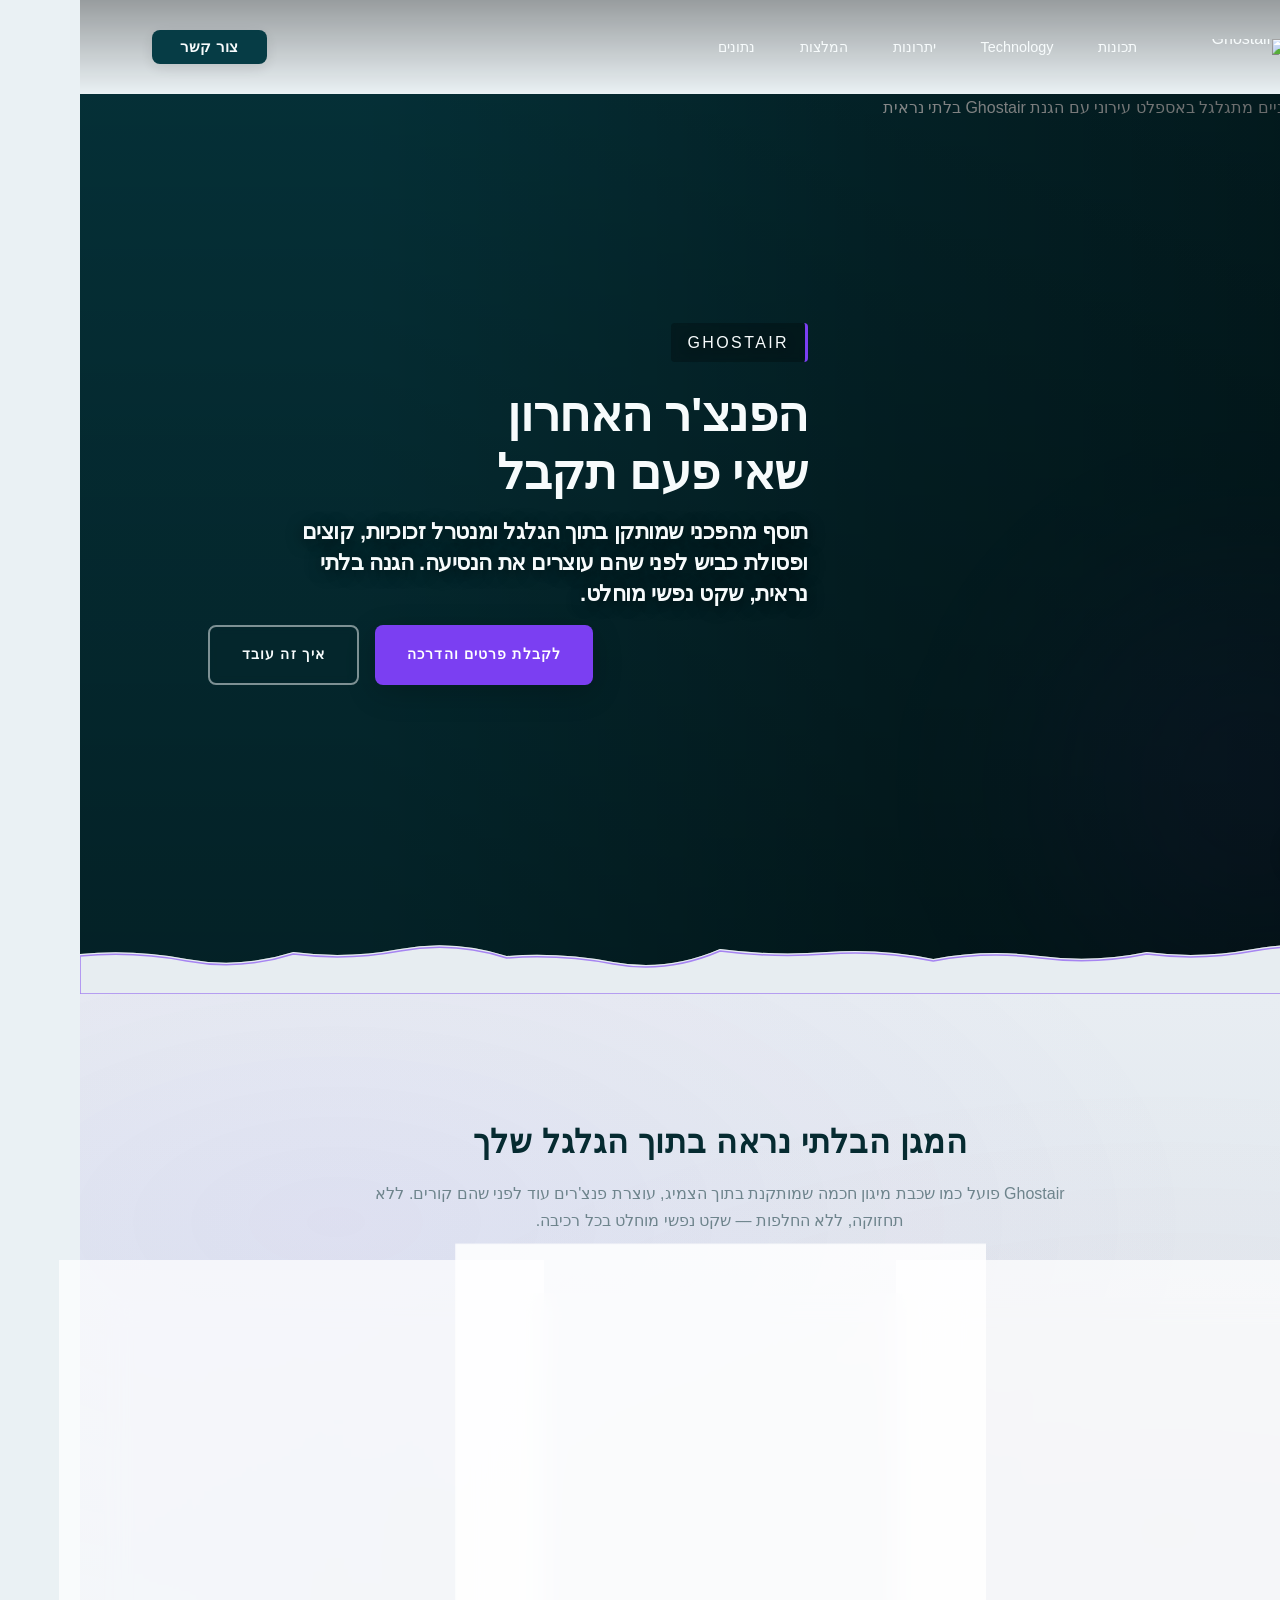
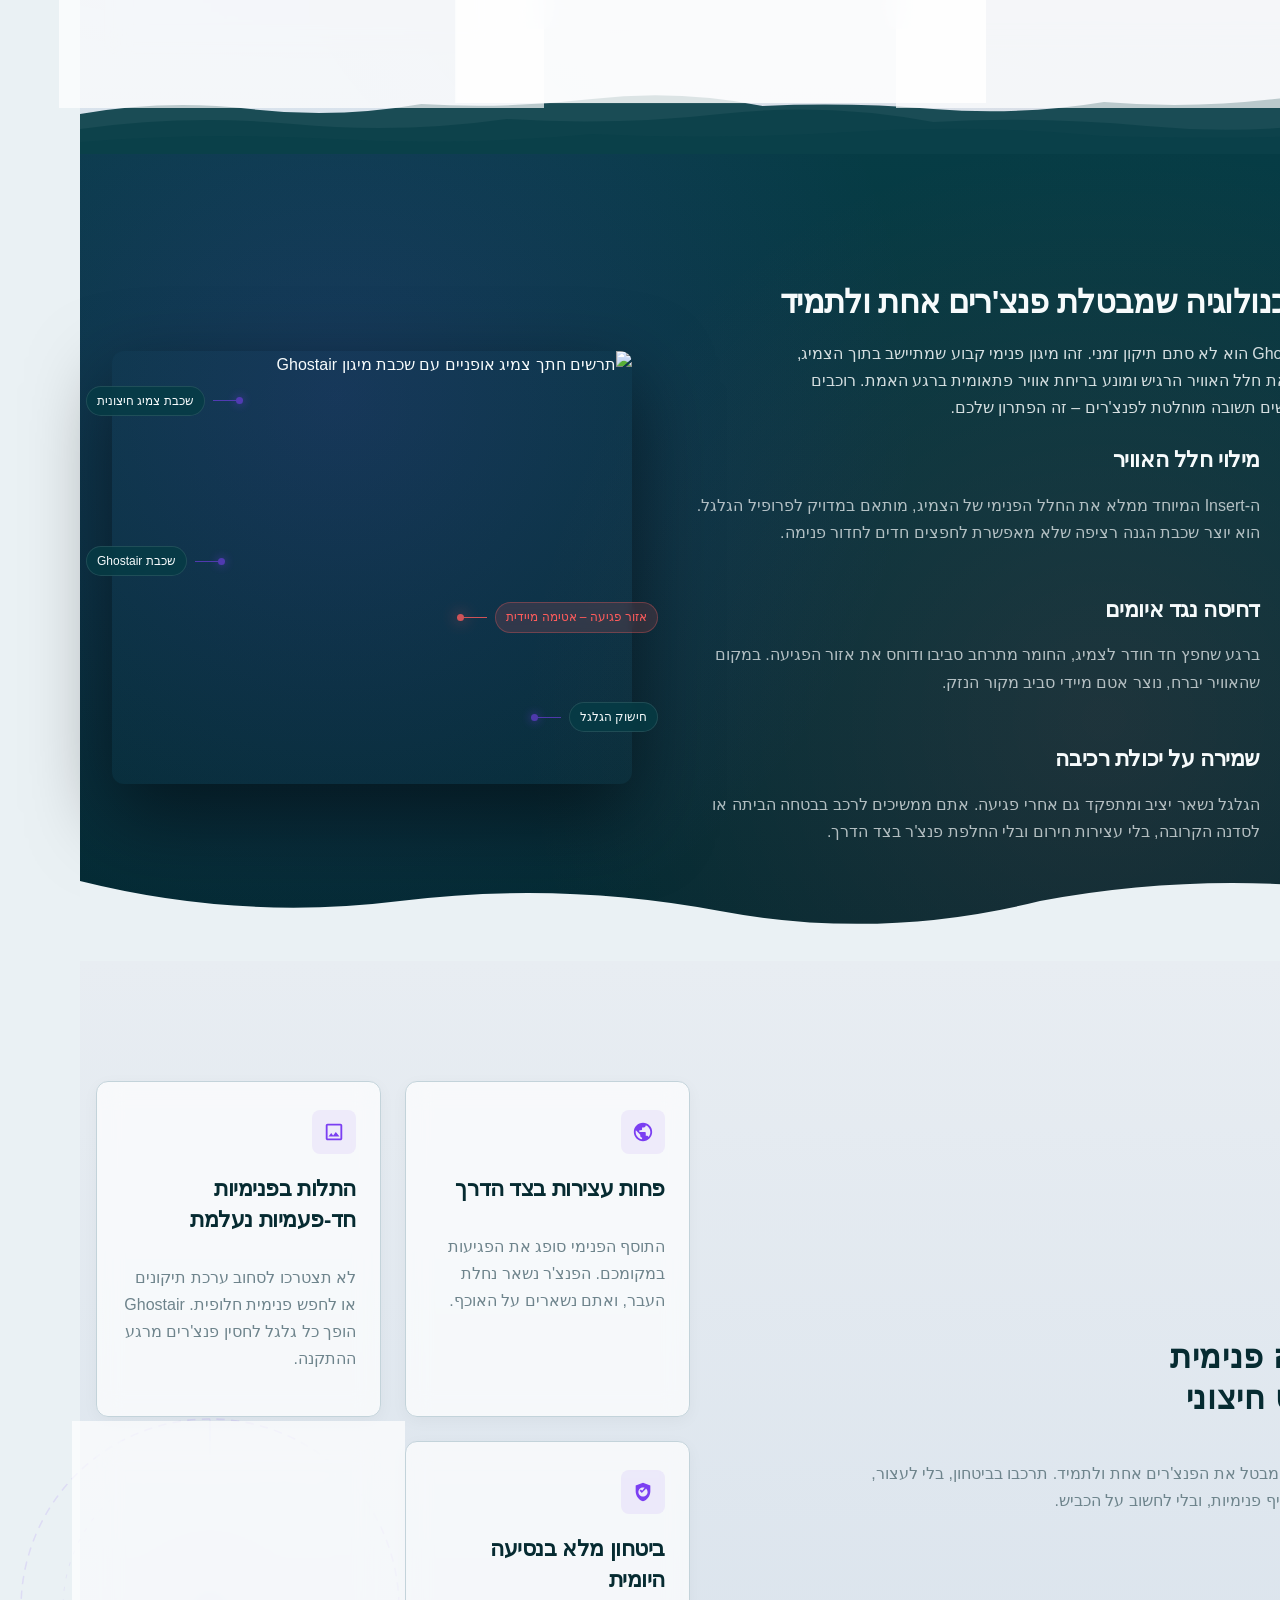
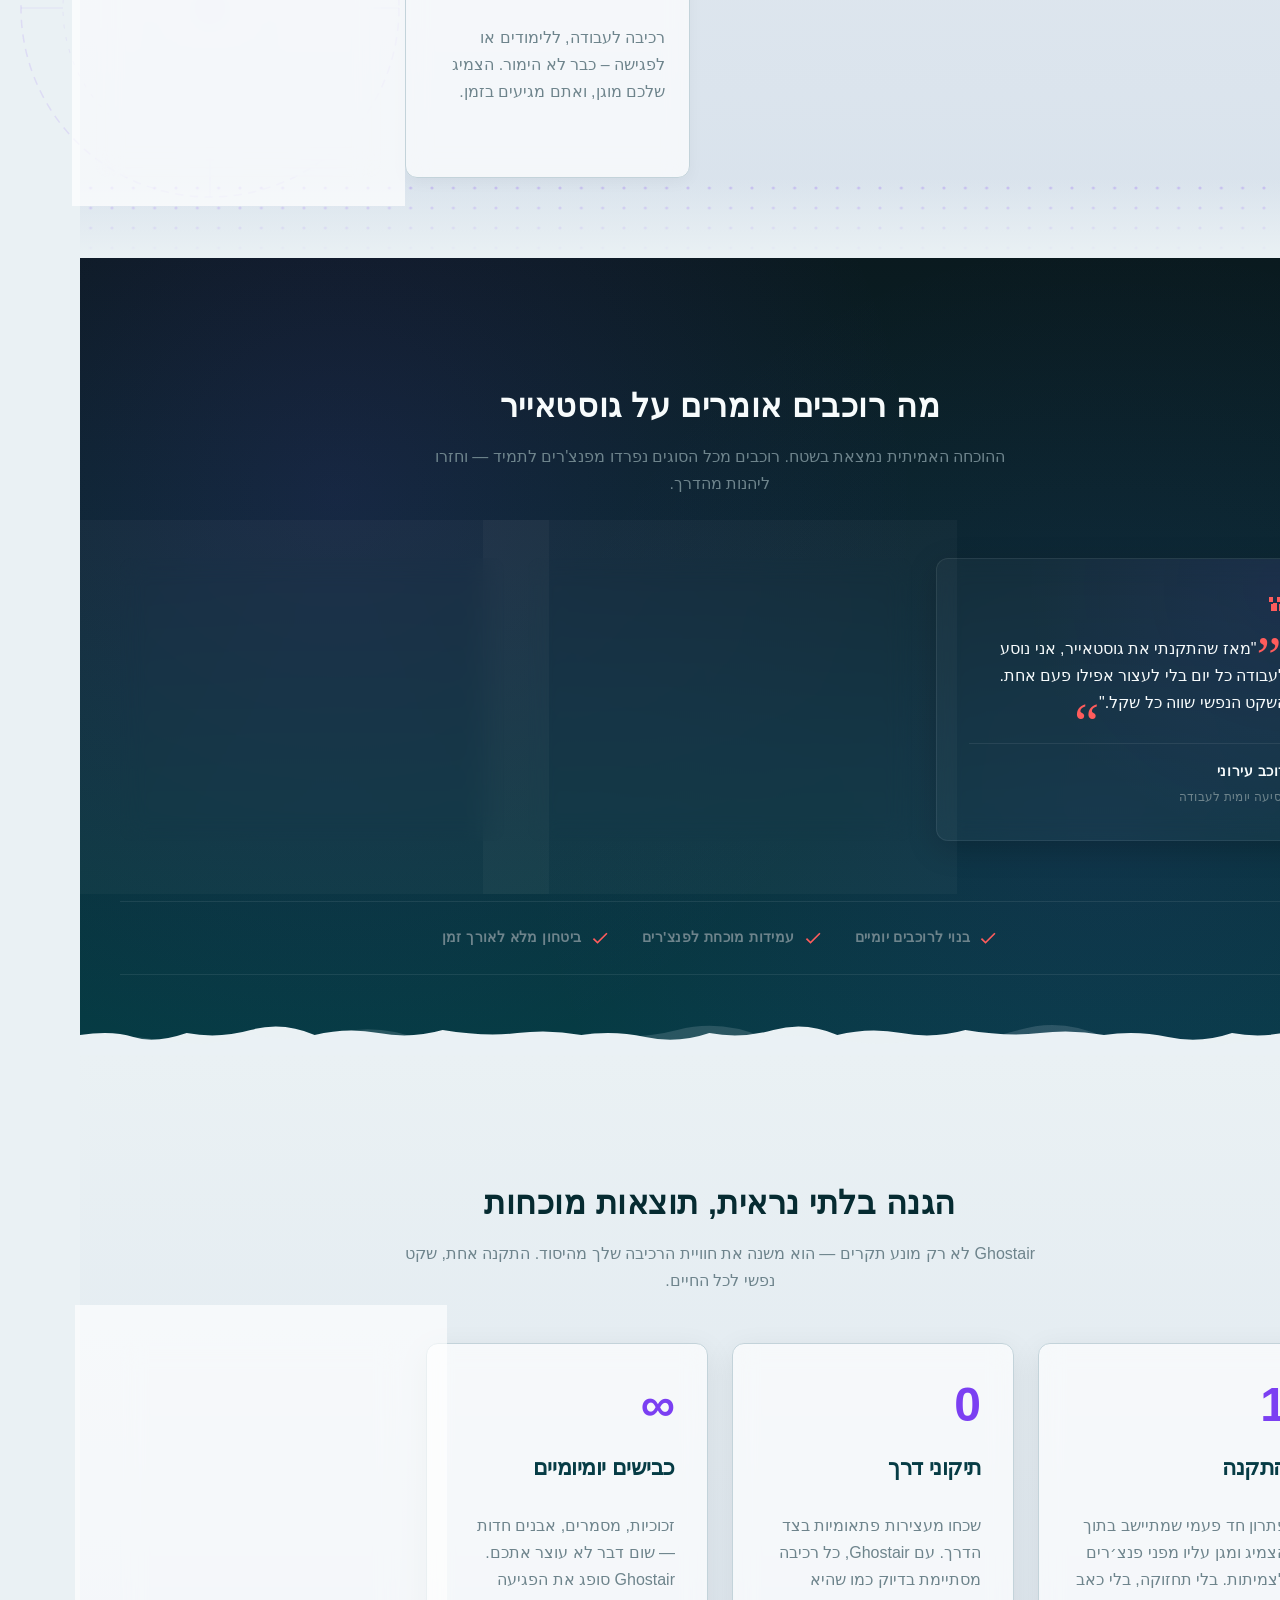
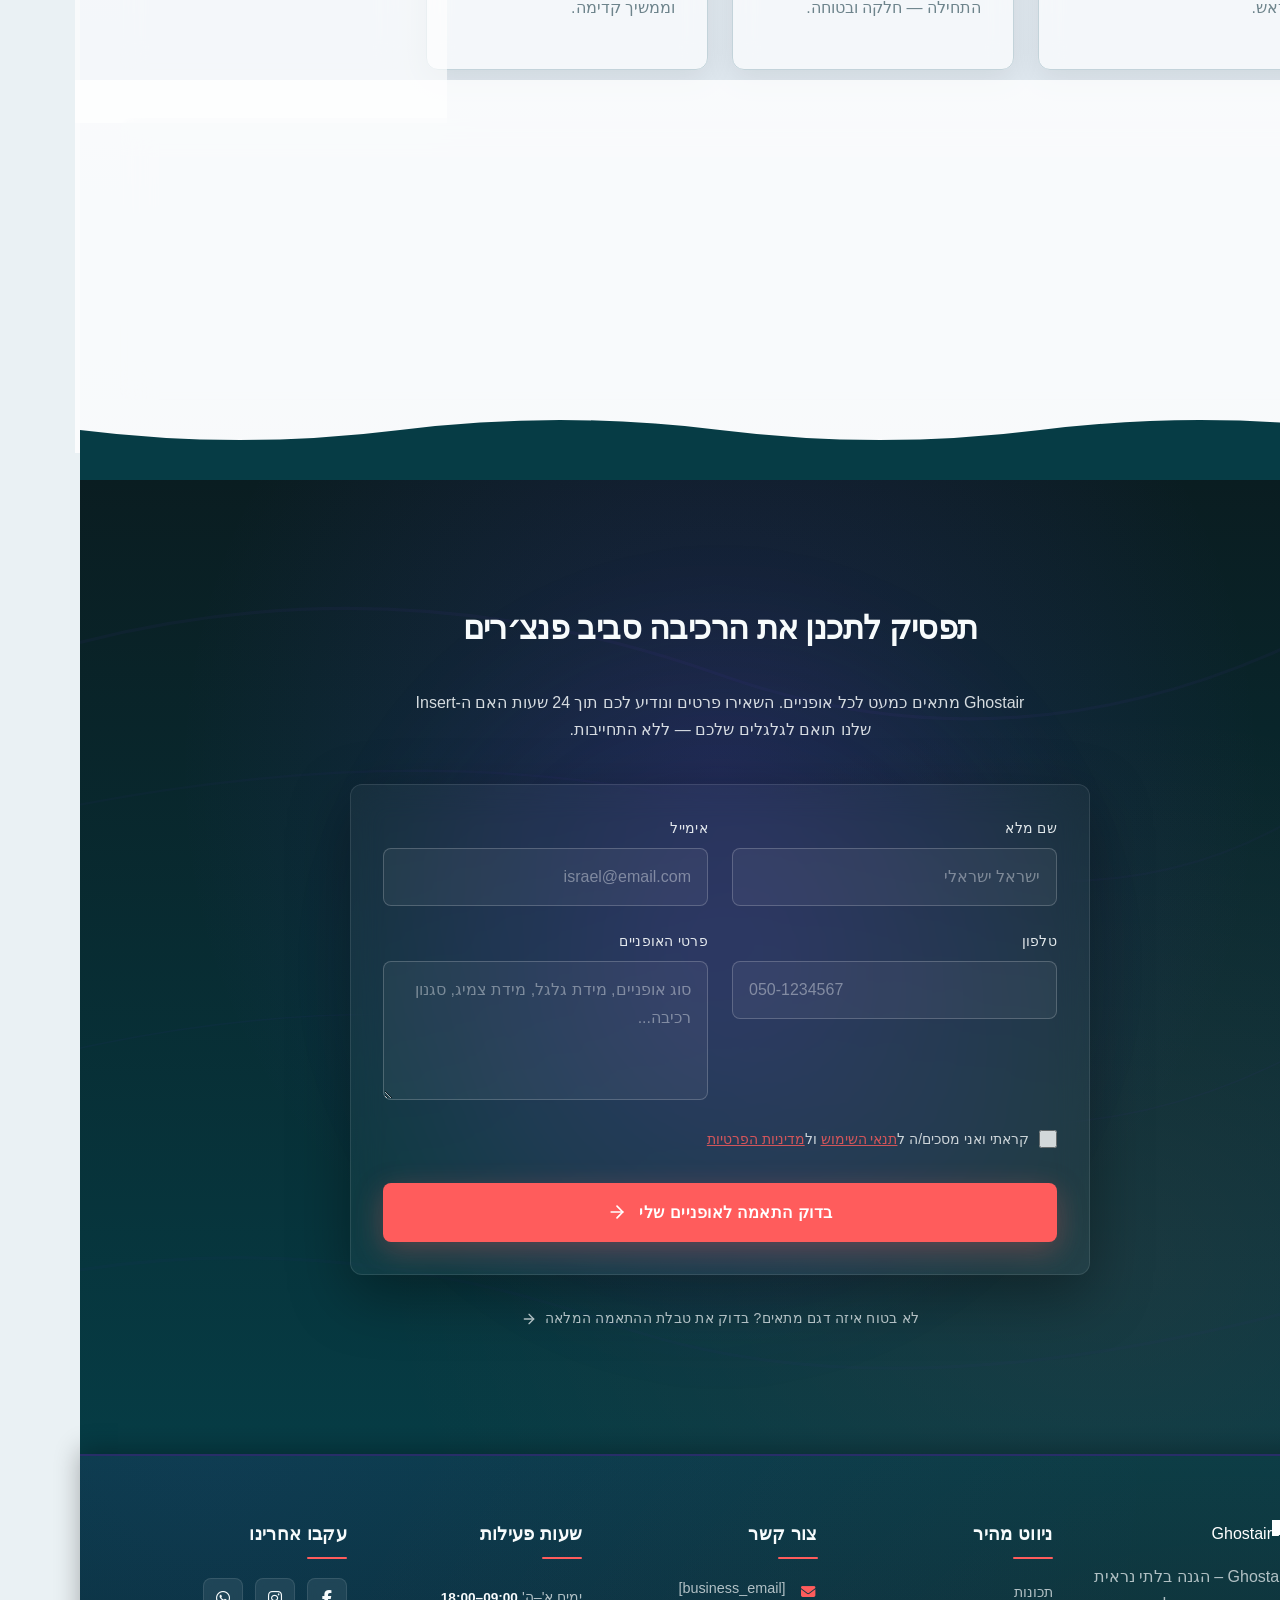
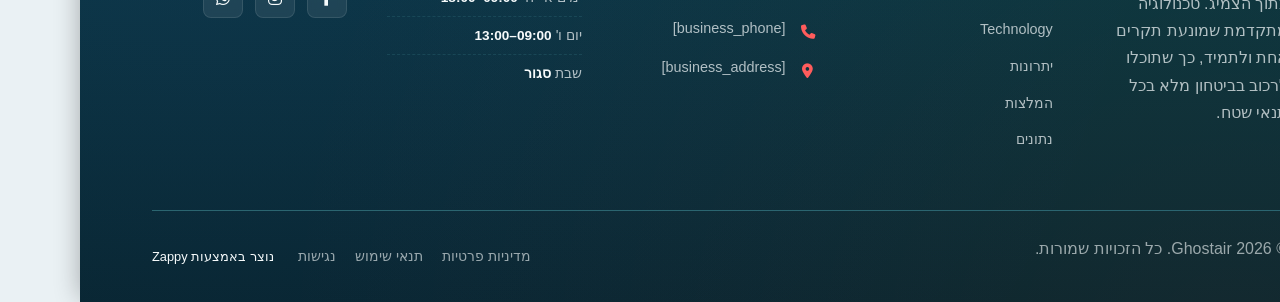
==== public/index.html @ 791611ba "Initial website commit" ====
<!doctype html><html dir="rtl" lang="he"><head><meta charset="UTF-8"><meta content="width=device-width,initial-scale=1" name="viewport"><meta content="index, follow" name="robots"><title>תשכחו מפנצ&#39;רים לתמיד — Ghostair</title><meta content="הכנסו לעולם שבו פנצ&#39;רים הם נחלת העבר. Ghostair מציעה תוסף צמיג מהפכני שמונע תקרים באופן קבוע, ומעניק לכם שקט נפשי וביטחון מלא בכל רכיבה. גלו את הפתרון הסופי לרוכבים." name="description"><meta content="Ghostair, תוסף צמיג, מניעת פנצ'רים, אביזרי אופניים, פתרון לתקרים" name="keywords"><link href="/assets/favicon.ico" rel="icon" type="image/x-icon"><link href="/assets/favicon-16x16.png" rel="icon" type="image/png" sizes="16x16"><link href="/assets/favicon-32x32.png" rel="icon" type="image/png" sizes="32x32"><link href="/assets/favicon-48x48.png" rel="icon" type="image/png" sizes="48x48"><link href="/assets/favicon-192x192.png" rel="icon" type="image/png" sizes="192x192"><link href="/assets/favicon-512x512.png" rel="icon" type="image/png" sizes="512x512"><link href="/assets/apple-touch-icon.png" rel="apple-touch-icon"><script>!function(){"use strict";var t="f46b67d1-cb57-4bf6-b161-d42bcd8194f7",e="https://api.zappy5.com/api/analytics/track",a=18e5,n=2592e6,o=!0,i=!0,r=!0;var s=function(){var e="zappy_visitor_"+t,a=null;try{if(a=localStorage.getItem(e)){var o=JSON.parse(a),i=Date.now();if(i-o.created<n)return o.lastSeen=i,localStorage.setItem(e,JSON.stringify(o)),o.id}}catch(t){console.warn("Zappy Analytics: LocalStorage not available")}var r="zv_"+Date.now()+"_"+Math.random().toString(36).substr(2,9);try{localStorage.setItem(e,JSON.stringify({id:r,created:Date.now(),lastSeen:Date.now()}))}catch(t){}return r}(),c=function(){var e="zappy_session_"+t,n=null;try{if(n=sessionStorage.getItem(e)){var o=JSON.parse(n),i=Date.now();if(i-o.timestamp<a)return o.timestamp=i,sessionStorage.setItem(e,JSON.stringify(o)),o.id}}catch(t){console.warn("Zappy Analytics: SessionStorage not available")}var r="zs_"+Date.now()+"_"+Math.random().toString(36).substr(2,9);try{sessionStorage.setItem(e,JSON.stringify({id:r,timestamp:Date.now()}))}catch(t){}return r}();function l(a,n){n=n||{};var o={website_id:t,event_type:a,page_path:window.location.pathname,referrer:document.referrer||"direct",visitor_id:s,session_id:c,metadata:n};if(navigator.sendBeacon){var i=new Blob([JSON.stringify(o)],{type:"application/json"});navigator.sendBeacon(e,i)}else fetch(e,{method:"POST",headers:{"Content-Type":"application/json"},body:JSON.stringify(o),keepalive:!0}).catch(function(t){console.warn("Zappy Analytics: Failed to track event",t)})}o&&l("pageview",{title:document.title,url:window.location.href}),i&&document.addEventListener("click",function(t){var e=t.target;if("BUTTON"===e.tagName||e.closest("button")){var a="BUTTON"===e.tagName?e:e.closest("button");l("click",{element:"button",text:a.textContent.trim().substring(0,100),id:a.id||null,class:a.className||null})}else if("A"===e.tagName||e.closest("a")){var n="A"===e.tagName?e:e.closest("a");l("navigation",{element:"link",text:n.textContent.trim().substring(0,100),href:n.href,external:n.hostname!==window.location.hostname})}},!0),r&&document.addEventListener("submit",function(t){var e=t.target;l("form_submit",{form_id:e.id||null,form_name:e.name||null,form_action:e.action||null,form_method:e.method||"GET"})},!0);var d=Date.now();window.addEventListener("beforeunload",function(){l("page_unload",{time_on_page:Math.floor((Date.now()-d)/1e3),page_path:window.location.pathname})}),window.zappyAnalytics={track:l,getVisitorId:function(){return s},getSessionId:function(){return c}}}()</script><meta content="תשכחו מפנצ&#39;רים לתמיד — Ghostair" property="og:title"><meta content="הכנסו לעולם שבו פנצ&#39;רים הם נחלת העבר. Ghostair מציעה תוסף צמיג מהפכני שמונע תקרים באופן קבוע, ומעניק לכם שקט נפשי וביטחון מלא בכל רכיבה. גלו את הפתרון הסופי לרוכבים." property="og:description"><meta content="summary_large_image" name="twitter:card"><meta content="תשכחו מפנצ&#39;רים לתמיד — Ghostair" name="twitter:title"><meta content="הכנסו לעולם שבו פנצ&#39;רים הם נחלת העבר. Ghostair מציעה תוסף צמיג מהפכני שמונע תקרים באופן קבוע, ומעניק לכם שקט נפשי וביטחון מלא בכל רכיבה. גלו את הפתרון הסופי לרוכבים." name="twitter:description"><meta content="website" property="og:type"><meta content="he_IL" property="og:locale"><link href="https://cdnjs.cloudflare.com/ajax/libs/font-awesome/6.4.0/css/all.min.css" rel="stylesheet"><style>.skip-link{position:absolute;top:0;left:0;transform:translateY(-200%);padding:12px 18px;background:var(--bg-dark,#1a1a1a);color:var(--text-light,#fff);font-weight:600;border-radius:0 0 8px 0;z-index:10000}.skip-link:focus{transform:none;outline:2px solid var(--ring,#fff);outline-offset:2px}:focus-visible{outline:2px solid var(--ring,currentColor);outline-offset:3px}</style><link href="/assets/favicon.ico" rel="icon" type="image/x-icon"><link href="/assets/favicon-16x16.png" rel="icon" type="image/png" sizes="16x16"><link href="/assets/favicon-32x32.png" rel="icon" type="image/png" sizes="32x32"><link href="/assets/favicon-48x48.png" rel="icon" type="image/png" sizes="48x48"><link href="/assets/favicon-192x192.png" rel="icon" type="image/png" sizes="192x192"><link href="/assets/favicon-512x512.png" rel="icon" type="image/png" sizes="512x512"><link href="/assets/apple-touch-icon.png" rel="apple-touch-icon"><link href="https://cdn.jsdelivr.net/npm/vanilla-cookieconsent@3/dist/cookieconsent.css" rel="stylesheet"><script src="https://cdn.jsdelivr.net/npm/vanilla-cookieconsent@3/dist/cookieconsent.umd.js"></script><script src="https://cdn.jsdelivr.net/gh/mickidum/acc_toolbar/acctoolbar/acctoolbar.min.js"></script><link href="/styles.css" rel="stylesheet"><script>window.ZAPPY_WEBSITE_ID="f46b67d1-cb57-4bf6-b161-d42bcd8194f7",window.ZAPPY_API_BASE="https://api.zappy5.com"</script><style id="zappy-dropdown-submenu-styles">#navMenu li:has(.sub-menu),.nav-menu li:has(.sub-menu),.navbar li:has(.sub-menu),nav li:has(.sub-menu){position:relative}#navMenu .sub-menu,.nav-menu .sub-menu,.navbar .sub-menu,nav .sub-menu{display:block!important;position:absolute!important;top:100%;left:0;min-width:220px;background:#fff;border-radius:8px;box-shadow:0 8px 25px rgba(0,0,0,.15);padding:8px 0;opacity:0;visibility:hidden;transform:translateY(10px);transition:all .3s ease;z-index:1000;list-style:none;pointer-events:none}#navMenu li:hover>.sub-menu,.nav-menu li:hover>.sub-menu,.navbar li:hover>.sub-menu,nav li:hover>.sub-menu{opacity:1!important;visibility:visible!important;transform:translateY(0)!important;pointer-events:auto!important}.sub-menu li{list-style:none;margin:0;padding:0}.sub-menu a{display:block!important;padding:10px 16px!important;color:var(--text-dark,#333)!important;font-weight:500;text-decoration:none;white-space:nowrap;transition:background-color .2s}.sub-menu .zappy-nav-child>a{padding-left:28px!important;font-size:.9em!important;opacity:.85!important}[dir=rtl] .sub-menu .zappy-nav-child>a,html[lang=ar] .sub-menu .zappy-nav-child>a,html[lang=he] .sub-menu .zappy-nav-child>a{padding-left:10px!important;padding-right:28px!important}.sub-menu .zappy-nav-parent>a{font-weight:600!important}.sub-menu a:hover{background-color:#f5f5f5}[dir=rtl] .nav-menu .sub-menu,[dir=rtl] .navbar .sub-menu,[dir=rtl] nav .sub-menu,html[lang=ar] .nav-menu .sub-menu,html[lang=ar] .navbar .sub-menu,html[lang=ar] nav .sub-menu,html[lang=he] .nav-menu .sub-menu,html[lang=he] .navbar .sub-menu,html[lang=he] nav .sub-menu{left:auto!important;right:0!important}.sub-menu:empty,.sub-menu:not(:has(li)):not(:has(> a)),.sub-menu:not(:has(li:not(.zappy-hidden-menu-item))):not(:has(> a)){display:none!important;opacity:0!important;visibility:hidden!important;pointer-events:none!important}li:has(.menu-group-title):hover>.sub-menu{opacity:1!important;visibility:visible!important;transform:translateY(0)!important;pointer-events:auto!important}#navMenu>li>.menu-group-title,.nav-menu>li>.menu-group-title{display:inline-block;padding:.5rem 1rem;cursor:default;user-select:none}@media (max-width:768px){#navMenu .sub-menu,.nav-menu .sub-menu,.navbar .sub-menu,nav .sub-menu{position:static!important;transform:none!important;box-shadow:none!important;background:0 0!important;max-height:0;overflow:hidden;opacity:0;visibility:hidden;transition:max-height .3s ease,opacity .3s ease;padding:0!important;border-radius:0!important}#navMenu .sub-menu.mobile-expanded,.nav-menu .sub-menu.mobile-expanded,.navbar .sub-menu.mobile-expanded{max-height:none!important;overflow-y:visible!important;opacity:1!important;visibility:visible!important;padding:8px 0 8px 16px!important}[dir=rtl] .sub-menu.mobile-expanded,html[lang=he] .sub-menu.mobile-expanded{padding:8px 16px 8px 0!important}#navMenu li:hover>.sub-menu,.nav-menu li:hover>.sub-menu,.navbar li:hover>.sub-menu,nav li:hover>.sub-menu{opacity:0;visibility:hidden;pointer-events:none}#navMenu li>.sub-menu.mobile-expanded,.nav-menu li>.sub-menu.mobile-expanded,.navbar li>.sub-menu.mobile-expanded,nav li>.sub-menu.mobile-expanded{opacity:1!important;visibility:visible!important;pointer-events:auto!important}#navMenu li:has(.sub-menu),.nav-menu li:has(.sub-menu),.navbar li:has(.sub-menu),nav li:has(.sub-menu){display:flex!important;flex-wrap:wrap!important;align-items:center!important;position:relative!important;min-height:44px!important}#navMenu li:has(.sub-menu)>a,.nav-menu li:has(.sub-menu)>a,.navbar li:has(.sub-menu)>a,nav li:has(.sub-menu)>a{flex:1!important;min-width:0!important}#navMenu li:has(.sub-menu)>.menu-group-title,.nav-menu li:has(.sub-menu)>.menu-group-title,.navbar li:has(.sub-menu)>.menu-group-title,nav li:has(.sub-menu)>.menu-group-title{flex:1!important;min-width:0!important;padding:0!important;line-height:inherit!important}#navMenu li:has(.sub-menu)>.sub-menu,.nav-menu li:has(.sub-menu)>.sub-menu,.navbar li:has(.sub-menu)>.sub-menu,nav li:has(.sub-menu)>.sub-menu{flex-basis:100%!important;width:100%!important}#navMenu li:has(.sub-menu)>a [class*=arrow],#navMenu li:has(.sub-menu)>a [class*=chevron],.nav-menu li:has(.sub-menu)>a .fa-angle-down,.nav-menu li:has(.sub-menu)>a .fa-chevron-down,.nav-menu li:has(.sub-menu)>a [class*=arrow],.nav-menu li:has(.sub-menu)>a [class*=chevron],nav li:has(.sub-menu)>a [class*=arrow],nav li:has(.sub-menu)>a [class*=chevron]{display:none!important;visibility:hidden!important}.mobile-submenu-toggle{display:flex!important;align-items:center!important;justify-content:center!important;width:44px!important;height:auto!important;background:0 0!important;border:none!important;cursor:pointer!important;color:var(--text-light)!important;position:static!important;flex-shrink:0!important;align-self:stretch!important;z-index:2!important;padding:0!important;margin:0!important}.mobile-submenu-toggle::after{content:''!important;width:0!important;height:0!important;border-left:6px solid transparent!important;border-right:6px solid transparent!important;border-top:7px solid currentColor!important;transition:transform .3s ease!important}.mobile-submenu-toggle.expanded::after{transform:rotate(180deg)!important}.sub-menu a{padding:10px 0!important;display:block!important;color:var(--text-light)!important;white-space:normal!important}.sub-menu .zappy-nav-child>a{padding-left:28px!important;font-size:.9em!important;opacity:.85!important}[dir=rtl] .sub-menu .zappy-nav-child>a,html[lang=ar] .sub-menu .zappy-nav-child>a,html[lang=he] .sub-menu .zappy-nav-child>a{padding-left:0!important;padding-right:28px!important}.sub-menu .zappy-nav-parent>a{font-weight:600!important}#navMenu.active,.nav-menu.active{max-width:100vw!important;overflow-x:hidden!important;box-sizing:border-box!important}.navbar .sub-menu li a,.zappy-products-dropdown .sub-menu a,nav.navbar .sub-menu li a{color:var(--text-light)!important}}@media (min-width:769px){.mobile-submenu-toggle{display:none!important}}</style><style id="zappy-widget-visibility">html[dir=rtl] .whatsapp-float{right:20px!important;left:auto!important}html:not([dir]) .whatsapp-float,html[dir=ltr] .whatsapp-float{left:20px!important;right:auto!important}html[dir=rtl] #mic-access-tool-general-button,html[dir=rtl] #mic-init-access-tool #mic-access-tool-general-button,html[dir=rtl] #mic-init-access-tool .mic-access-tool-general-button,html[dir=rtl] ._access-icon,html[dir=rtl] .mic-access-tool-general-button{left:20px!important;right:auto!important}html:not([dir]) #mic-access-tool-general-button,html:not([dir]) #mic-init-access-tool #mic-access-tool-general-button,html:not([dir]) #mic-init-access-tool .mic-access-tool-general-button,html:not([dir]) ._access-icon,html:not([dir]) .mic-access-tool-general-button,html[dir=ltr] #mic-access-tool-general-button,html[dir=ltr] #mic-init-access-tool #mic-access-tool-general-button,html[dir=ltr] #mic-init-access-tool .mic-access-tool-general-button,html[dir=ltr] ._access-icon,html[dir=ltr] .mic-access-tool-general-button{right:20px!important;left:auto!important}@media (max-width:768px){.whatsapp-float{display:flex!important}}@media (min-width:769px){.whatsapp-float{display:flex!important}}@media (max-width:768px){#mic-access-tool-general-button,#mic-init-access-tool #mic-access-tool-general-button,#mic-init-access-tool .mic-access-tool-general-button,._access-icon,.mic-access-tool-general-button{display:flex!important;visibility:visible!important;opacity:1!important;pointer-events:auto!important}#mic-access-tool-box.opened-mic-access-tool,#mic-init-access-tool #mic-access-tool-box.opened-mic-access-tool,.mic-access-tool-box.opened-mic-access-tool{visibility:visible!important;opacity:1!important;pointer-events:auto!important}}@media (min-width:769px){#mic-access-tool-general-button,#mic-init-access-tool #mic-access-tool-general-button,#mic-init-access-tool .mic-access-tool-general-button,._access-icon,.mic-access-tool-general-button{display:flex!important;visibility:visible!important;opacity:1!important;pointer-events:auto!important}#mic-access-tool-box.opened-mic-access-tool,#mic-init-access-tool #mic-access-tool-box.opened-mic-access-tool,.mic-access-tool-box.opened-mic-access-tool{visibility:visible!important;opacity:1!important;pointer-events:auto!important}}</style></head><body><a href="#main" class="skip-link">דלג לתוכן הראשי</a><nav class="navbar" dir="rtl"><button class="mobile-toggle" aria-label="Menu" id="mobileToggle"><svg viewBox="0 0 24 24" fill="none" height="24" width="24" class="hamburger-icon"><path d="M3 12h18M3 6h18M3 18h18" stroke="currentColor" stroke-width="2" stroke-linecap="round"/></svg><svg viewBox="0 0 24 24" fill="none" height="24" width="24" class="close-icon" style="display:none"><path d="M18 6L6 18M6 6l12 12" stroke="currentColor" stroke-width="2" stroke-linecap="round"/></svg></button><button class="phone-header-btn" aria-label="Call" data-phone="[business_phone]"><svg viewBox="0 0 24 24" fill="currentColor" height="20" width="20"><path d="M22 16.92v3a2 2 0 0 1-2.18 2 19.79 19.79 0 0 1-8.63-3.07 19.5 19.5 0 0 1-6-6 19.79 19.79 0 0 1-3.07-8.67A2 2 0 0 1 4.11 2h3a2 2 0 0 1 2 1.72 12.84 12.84 0 0 0 .7 2.81 2 2 0 0 1-.45 2.11L8.09 9.91a16 16 0 0 0 6 6l1.27-1.27a2 2 0 0 1 2.11-.45 12.84 12.84 0 0 0 2.81.7A2 2 0 0 1 22 16.92z"/></svg></button><div class="nav-container"><div class="nav-right-group"><div class="nav-brand"><a href="/" class="logo-link"><img alt="Ghostair" src="/assets/site-----image-1.webp" class="logo"></a></div><ul class="nav-menu" id="navMenu"><li><a href="#features">תכונות</a></li><li><a href="#technology">Technology</a></li><li><a href="#benefits">יתרונות</a></li><li><a href="#testimonials">המלצות</a></li><li><a href="#stats">נתונים</a></li><li class="mobile-contact-link nav-cta-mobile-item"><a href="#cta" class="nav-cta-btn">צור קשר</a></li></ul></div><div class="nav-cta-container"><a href="#cta" class="nav-cta-btn">צור קשר</a></div></div></nav><script>window.addEventListener("load",function(){const e=document.querySelector(".navbar, nav, header");if(!e)return void console.log("[Navbar] Navbar element not found");let t=document.getElementById("mobileToggle")||document.querySelector(".mobile-toggle")||document.querySelector(".hamburger")||document.querySelector(".hamburger-menu")||document.querySelector(".menu-toggle")||document.querySelector(".burger-menu")||document.querySelector('[aria-label="Menu"]')||document.querySelector('[aria-label="תפריט"]');const o=document.querySelector(".phone-header-btn"),n=window.getComputedStyle(e);let r=n.backgroundColor;if(console.log("[Navbar] Initial navbar background:",r),"transparent"===r||"rgba(0, 0, 0, 0)"===r||r.startsWith("rgba")&&r.includes(", 0)")){const e=n.backgroundImage;if(e&&"none"!==e)console.log("[Navbar] Navbar has background image/gradient, using dark text"),r="rgb(240, 240, 240)";else{const e=window.getComputedStyle(document.body).backgroundColor;console.log("[Navbar] Navbar transparent, using body background:",e),r=e}}const a=r.match(/\d+/g);if(a&&a.length>=3){const e=(.299*parseInt(a[0])+.587*parseInt(a[1])+.114*parseInt(a[2]))/255;console.log("[Navbar] Mobile button colors preserved from Claude CSS (luminance:",e.toFixed(2)+")");const n=document.createElement("style");n.id="zappy-mobile-nav-fix";document.documentElement.lang;document.documentElement.dir,n.textContent='\n        /* Hide mobile buttons on desktop, show only on mobile */\n        @media (min-width: 769px) {\n          .mobile-toggle,\n          .phone-header-btn {\n            display: none !important;\n          }\n        }\n        \n        /* Show and position mobile buttons correctly on mobile */\n        @media (max-width: 768px) {\n          .navbar,\n          nav.navbar {\n            min-height: 70px !important;\n          }\n\n          .mobile-toggle,\n          .phone-header-btn {\n            position: absolute !important;\n            top: 0 !important;\n            bottom: 0 !important;\n            margin-top: auto !important;\n            margin-bottom: auto !important;\n            transform: none !important;\n            z-index: 1001 !important;\n            display: flex !important;\n            align-items: center !important;\n            justify-content: center !important;\n            width: 36px !important;\n            height: 36px !important;\n            border-radius: 50% !important;\n            border: none !important;\n            cursor: pointer !important;\n            padding: 6px !important;\n            background: none !important;\n            color: var(--nav-text, var(--text-light)) !important;\n            touch-action: manipulation !important;\n            -webkit-tap-highlight-color: transparent !important;\n          }\n\n          html[data-zappy-site-type="ecommerce"] .phone-header-btn,\n          body[data-zappy-site-type="ecommerce"] .phone-header-btn,\n          html[data-zappy-site-type="ecommerce"] header .phone-header-btn,\n          html[data-zappy-site-type="ecommerce"] nav .phone-header-btn {\n            display: none !important;\n            visibility: hidden !important;\n            width: 0 !important;\n            height: 0 !important;\n            min-width: 0 !important;\n            overflow: hidden !important;\n          }\n          \n          /* LTR positioning (default): hamburger LEFT, phone RIGHT */\n          html:not([dir="rtl"]):not([lang="he"]):not([lang="ar"]) .mobile-toggle,\n          html[dir="ltr"] .mobile-toggle {\n            left: 12px !important;\n            right: auto !important;\n          }\n          html:not([dir="rtl"]):not([lang="he"]):not([lang="ar"]) .phone-header-btn,\n          html[dir="ltr"] .phone-header-btn {\n            right: 12px !important;\n            left: auto !important;\n          }\n          \n          /* RTL positioning: hamburger RIGHT, phone LEFT */\n          html[dir="rtl"] .mobile-toggle,\n          html[lang="he"] .mobile-toggle,\n          html[lang="ar"] .mobile-toggle {\n            right: 12px !important;\n            left: auto !important;\n          }\n          html[dir="rtl"] .phone-header-btn,\n          html[lang="he"] .phone-header-btn,\n          html[lang="ar"] .phone-header-btn {\n            left: 12px !important;\n            right: auto !important;\n          }\n          \n          /* CRITICAL: Ensure nav-container has min-height on mobile */\n          /* All children are positioned absolutely/fixed on mobile, so height:auto collapses to 0 */\n          .nav-container {\n            min-height: 70px !important;\n            position: relative !important;\n          }\n          \n          /* Ensure SVG icons are properly sized and inherit color */\n          .mobile-toggle svg,\n          .phone-header-btn svg {\n            width: 24px !important;\n            height: 24px !important;\n            /* Don\'t force display - let JavaScript control hamburger/close toggle */\n          }\n          \n          /* Reset nav-cta-container on mobile - remove desktop box-shadow/padding */\n          /* that creates a visible ghost box when CTA button is hidden */\n          .nav-cta-container {\n            box-shadow: none !important;\n            padding: 0 !important;\n          }\n          \n          /* Hide nav-cta-container entirely on mobile when there\'s no lang-switcher */\n          /* (only the CTA button is inside, and it\'s hidden on mobile) */\n          .nav-cta-container:not(:has(.lang-switcher)) {\n            display: none !important;\n          }\n          \n          /* CRITICAL: Prevent hero image fade gradient from bleeding over headline text */\n          /* The .image-fade-gradient has bottom: -30px (extends below parent) */\n          /* On mobile stacked layout, this overlaps the h1 text below the image */\n          .hero-image-column {\n            overflow: hidden !important;\n          }\n          .image-fade-gradient {\n            bottom: 0 !important;\n          }\n          \n          /* Hide desktop language switcher on mobile - hamburger menu handles it */\n          /* High specificity to override stored CSS */\n          .lang-switcher,\n          .nav-cta-container .lang-switcher,\n          .nav-container .lang-switcher,\n          .navbar .lang-switcher,\n          .navbar .nav-cta-container .lang-switcher {\n            display: none !important;\n          }\n        }\n      ';const r=document.getElementById("zappy-mobile-nav-fix");r&&r.remove(),document.head.appendChild(n),console.log("[Navbar] Critical CSS injected for mobile nav positioning");const i=window.innerWidth<=768;if(t){const e=t.querySelector(".hamburger-icon"),o=t.querySelector(".close-icon");e&&(e.style.setProperty("width","24px","important"),e.style.setProperty("height","24px","important"),e.style.setProperty("display","block","important")),o&&(o.style.setProperty("width","24px","important"),o.style.setProperty("height","24px","important"),o.style.setProperty("display","none","important")),i?(t.style.setProperty("position","absolute","important"),t.style.setProperty("top","0","important"),t.style.setProperty("bottom","0","important"),t.style.setProperty("margin-top","auto","important"),t.style.setProperty("margin-bottom","auto","important"),t.style.setProperty("transform","none","important"),t.style.setProperty("z-index","1001","important"),t.style.removeProperty("left"),t.style.removeProperty("right"),console.log("[Navbar] Mobile toggle positioning applied (mobile viewport)")):(t.style.removeProperty("position"),t.style.removeProperty("top"),t.style.removeProperty("transform"),t.style.removeProperty("z-index"),t.style.removeProperty("left"),t.style.removeProperty("right"),console.log("[Navbar] Desktop viewport - cleared mobile toggle inline positioning"))}if(o){const e=o.querySelector("svg");e&&(e.style.width="24px",e.style.height="24px",e.setAttribute("width","24"),e.setAttribute("height","24")),i?(o.style.setProperty("position","absolute","important"),o.style.setProperty("top","0","important"),o.style.setProperty("bottom","0","important"),o.style.setProperty("margin-top","auto","important"),o.style.setProperty("margin-bottom","auto","important"),o.style.setProperty("transform","none","important"),o.style.setProperty("z-index","1001","important"),o.style.removeProperty("left"),o.style.removeProperty("right"),console.log("[Navbar] Phone button positioning applied (mobile viewport)")):(o.style.removeProperty("position"),o.style.removeProperty("top"),o.style.removeProperty("transform"),o.style.removeProperty("z-index"),o.style.removeProperty("left"),o.style.removeProperty("right"),console.log("[Navbar] Desktop viewport - cleared phone button inline positioning"))}}else console.log("[Navbar] Could not parse background color:",r);t=document.getElementById("mobileToggle")||document.querySelector(".mobile-toggle")||document.querySelector(".hamburger")||document.querySelector(".hamburger-menu")||document.querySelector(".menu-toggle")||document.querySelector(".burger-menu")||document.querySelector('[aria-label="Menu"]')||document.querySelector('[aria-label="תפריט"]');const i=document.getElementById("navMenu")||document.querySelector(".nav-menu")||document.querySelector(".nav-links")||document.querySelector("nav ul:not(.submenu)");if(!t||!i)return void console.log("[Navbar] Mobile toggle or menu not found:",{toggle:!!t,menu:!!i});i.id||(i.id="navMenu"),console.log("[Navbar] Initializing mobile menu...");const l=t.cloneNode(!0);t.parentNode.replaceChild(l,t);var s=0;function p(e){var t=Date.now();t-s<300||(s=t,function(e){e.preventDefault(),e.stopPropagation();const t=l.querySelector(".hamburger-icon"),o=l.querySelector(".close-icon");i.classList.contains("active")?(i.classList.remove("active"),t&&t.style.setProperty("display","block","important"),o&&o.style.setProperty("display","none","important"),document.body.style.overflow="",document.body.classList.remove("menu-open"),console.log("[Navbar] Menu closed")):(i.classList.add("active"),t&&t.style.setProperty("display","none","important"),o&&o.style.setProperty("display","block","important"),document.body.style.overflow="hidden",document.body.classList.add("menu-open"),console.log("[Navbar] Menu opened"))}(e))}l.addEventListener("click",p),l.addEventListener("touchend",p),document.addEventListener("keydown",function(e){if(("Escape"===e.key||"Esc"===e.key)&&i.classList.contains("active")){const e=l.querySelector(".hamburger-icon"),t=l.querySelector(".close-icon");i.classList.remove("active"),e&&e.style.setProperty("display","block","important"),t&&t.style.setProperty("display","none","important"),document.body.style.overflow="",document.body.classList.remove("menu-open"),console.log("[Navbar] Menu closed (Escape)")}}),i.querySelectorAll("a").forEach(function(e){e.addEventListener("click",function(){if("#"===this.getAttribute("href"))return;const e=l.querySelector(".hamburger-icon"),t=l.querySelector(".close-icon");i.classList.remove("active"),e&&e.style.setProperty("display","block","important"),t&&t.style.setProperty("display","none","important"),document.body.style.overflow="",document.body.classList.remove("menu-open"),console.log("[Navbar] Menu closed (link clicked)")})});var m=i.querySelectorAll(".dropdown-toggle");m.forEach(function(e){e.addEventListener("click",function(e){e.preventDefault(),e.stopPropagation();var t=this.closest(".nav-dropdown");t&&(t.parentNode.querySelectorAll(".nav-dropdown.open").forEach(function(e){e!==t&&e.classList.remove("open")}),t.classList.toggle("open"),console.log("[Navbar] Dropdown toggled:",t.classList.contains("open")?"open":"closed"))})}),document.addEventListener("click",function(e){e.target.closest(".nav-dropdown")||document.querySelectorAll(".nav-dropdown.open").forEach(function(e){e.classList.remove("open")})}),console.log("[Navbar] Dropdown handlers initialized for "+m.length+" dropdowns"),o&&o.addEventListener("click",function(){const e=document.querySelectorAll('a[href^="tel:"]'),t=e.length>0?e[0].getAttribute("href").replace("tel:",""):"[business_phone]";window.location.href="tel:"+t,console.log("[Navbar] Phone button clicked")}),console.log("[Navbar] Mobile menu initialized successfully")})</script><main id="main"><section class="index-hero-section" data-band-index="0" data-layout-spec="בית-hero" id="hero" data-hero-type="fullscreen-scrim"><img alt="צמיג אופניים מתגלגל באספלט עירוני עם הגנת Ghostair בלתי נראית" src="/assets/site-index-hero-image-1.webp" class="index-hero-bg" data-context="A cinematic close-up of a bicycle wheel rolling through misty urban asphalt at dusk, with abstract airflow ribbons and subtle puncture particles being deflected around the tire. The atmosphere is bold, protective, and science-meets-cycling. Dark, moody, premium lighting." data-hero-bg="true" data-placeholder="index-hero-image-1" fetchpriority="high" height="600" loading="eager" width="1200"><div class="index-hero-scrim" aria-hidden="true"></div><div class="index-hero-purple-blob" aria-hidden="true"></div><div class="index-hero-overlay-group"><p class="index-hero-eyebrow">Ghostair</p><h1 class="index-hero-headline">הפנצ'ר האחרון<br>שאי פעם תקבל</h1><h3 class="index-hero-subtitle">תוסף מהפכני שמותקן בתוך הגלגל ומנטרל זכוכיות, קוצים ופסולת כביש לפני שהם עוצרים את הנסיעה. הגנה בלתי נראית, שקט נפשי מוחלט.</h3><div class="index-hero-cta-group"><a href="#contact" class="index-hero-cta-primary">לקבלת פרטים והדרכה</a> <a href="#technology" class="index-hero-cta-secondary">איך זה עובד</a></div></div><div class="index-hero-divider-wrapper" aria-hidden="true"><svg viewBox="0 0 1200 80" xmlns="http://www.w3.org/2000/svg" preserveAspectRatio="none" aria-hidden="true" data-no-icon-edit="true"><defs><linearGradient id="heroDividerGradient" x1="0%" x2="100%" y1="0%" y2="0%"><stop offset="0%" stop-color="#7B3FF2" stop-opacity="0.4"/><stop offset="100%" stop-color="#7B3FF2" stop-opacity="0"/></linearGradient></defs><path d="M0,80 L0,40 Q50,35 100,45 T200,38 Q250,45 300,35 T400,42 Q450,38 500,48 T600,35 Q650,42 700,38 T800,45 Q850,35 900,42 T1000,38 Q1050,45 1100,35 T1200,40 L1200,80 Z" fill="#E8EDF2"/><path d="M0,80 L0,40 Q50,35 100,45 T200,38 Q250,45 300,35 T400,42 Q450,38 500,48 T600,35 Q650,42 700,38 T800,45 Q850,35 900,42 T1000,38 Q1050,45 1100,35 T1200,40 L1200,80 Z" fill="#E8EDF2" opacity="0.5"/><path d="M0,80 L0,42 Q50,37 100,47 T200,40 Q250,47 300,37 T400,44 Q450,40 500,50 T600,37 Q650,44 700,40 T800,47 Q850,37 900,44 T1000,40 Q1050,47 1100,37 T1200,42 L1200,80 Z" fill="#E8EDF2" opacity="0.6" stroke="#7B3FF2" stroke-width="1.5"/></svg></div></section><section class="index-features-section" data-band-index="1" data-layout-spec="בית-features" id="features" dir="rtl"><div class="index-features-section__container"><div class="index-features-section__intro"><h2 class="index-features-section__title">המגן הבלתי נראה בתוך הגלגל שלך</h2><p class="index-features-section__subtitle">Ghostair פועל כמו שכבת מיגון חכמה שמותקנת בתוך הצמיג, עוצרת פנצ'רים עוד לפני שהם קורים. ללא תחזוקה, ללא החלפות — שקט נפשי מוחלט בכל רכיבה.</p></div><div class="index-features-section__grid"><div class="index-features-section__card"><div class="index-features-section__card-icon"><svg viewBox="0 0 48 48" xmlns="http://www.w3.org/2000/svg" fill="none" data-element-type="icon" data-icon-type="svg"><circle cx="24" cy="24" r="22" stroke="currentColor" stroke-width="1.5" stroke-dasharray="4 4"/><circle cx="24" cy="24" r="16" opacity="0.6" stroke="currentColor" stroke-width="1.2"/><circle cx="24" cy="24" r="8" opacity="0.8" fill="currentColor"/><path d="M12 24H36" stroke="var(--accent)" stroke-width="2" stroke-linecap="round"/><path d="M24 12V36" stroke="var(--accent)" stroke-width="2" stroke-linecap="round"/></svg></div><h3 class="index-features-section__card-title">עוצר פנצ'רים לפני שהם עוצרים אותך</h3><p class="index-features-section__card-text">זכוכיות, קוצים, מסמרים ושברי מתכת — Ghostair סופג את הפגיעה ומונע מהחדירה להגיע לפנימית. גם בשטח עירוני קשוח וגם בדרכי עפר משובשות, הצמיג נשאר אטום לחלוטין.</p><div class="index-features-section__card-pattern" aria-hidden="true"></div></div><div class="index-features-section__card index-features-section__card--emphasized"><div class="index-features-section__card-icon"><svg viewBox="0 0 48 48" xmlns="http://www.w3.org/2000/svg" fill="none" data-element-type="icon" data-icon-type="svg"><circle cx="24" cy="24" r="22" stroke="currentColor" stroke-width="1.5" stroke-dasharray="4 4"/><circle cx="24" cy="24" r="16" opacity="0.6" stroke="currentColor" stroke-width="1.2"/><circle cx="24" cy="24" r="8" opacity="0.8" fill="currentColor"/><path d="M16 24L22 30L32 18" stroke="var(--accent)" stroke-width="2.5" stroke-linecap="round" stroke-linejoin="round"/></svg></div><h3 class="index-features-section__card-title">פתרון חד-פעמי לרכיבה יומיומית</h3><p class="index-features-section__card-text">בין אם אתה רוכב לעבודה כל בוקר, יוצא לאימון סוף שבוע או מטייל עם המשפחה — Ghostair מותקן פעם אחת ומחזיק מעמד לאורך כל חיי הצמיג. בלי פשרות, בלי תקלות.</p><div class="index-features-section__card-pattern" aria-hidden="true"></div></div><div class="index-features-section__card"><div class="index-features-section__card-icon"><svg viewBox="0 0 48 48" xmlns="http://www.w3.org/2000/svg" fill="none" data-element-type="icon" data-icon-type="svg"><circle cx="24" cy="24" r="22" stroke="currentColor" stroke-width="1.5" stroke-dasharray="4 4"/><circle cx="24" cy="24" r="16" opacity="0.6" stroke="currentColor" stroke-width="1.2"/><circle cx="24" cy="24" r="8" opacity="0.8" fill="currentColor"/><path d="M24 14V24M24 30H24.01" stroke="var(--accent)" stroke-width="2.5" stroke-linecap="round"/></svg></div><h3 class="index-features-section__card-title">רוכב עם לחץ אוויר, לא עם לחץ נפשי</h3><p class="index-features-section__card-text">תשכח מהפחד מהפנצ'ר באמצע שום מקום. עם Ghostair אתה חופשי להתמקד בדרך, בנוף ובקצב — בידיעה שהגלגלים שלך מוגנים באופן מוחלט, בכל תנאי שטח ומזג אוויר.</p><div class="index-features-section__card-pattern" aria-hidden="true"></div></div></div></div><div class="index-features-section__divider-wrapper" aria-hidden="true"><svg viewBox="0 0 1200 100" xmlns="http://www.w3.org/2000/svg" preserveAspectRatio="none" aria-hidden="true" data-no-icon-edit="true"><path d="M0,100 L0,60 Q80,45 160,55 T320,50 Q400,55 480,45 T640,52 Q720,48 800,55 T960,48 Q1040,55 1120,45 T1200,50 L1200,100 Z" fill="#063C45" opacity="0.9"/><path d="M0,100 L0,75 Q100,60 200,70 T400,65 Q500,72 600,60 T800,68 Q900,62 1000,72 T1200,65 L1200,100 Z" fill="#063C45" opacity="0.6"/><path d="M0,100 L0,88 Q120,78 240,85 T480,80 Q600,86 720,78 T960,82 Q1080,86 1200,80 L1200,100 Z" fill="#063C45" opacity="0.3"/></svg></div></section><section class="index-technology-section" data-band-index="2" data-layout-spec="בית-technology" id="technology"><div class="index-technology-section-container"><div class="index-technology-content"><h2>הטכנולוגיה שמבטלת פנצ'רים אחת ולתמיד</h2><p class="index-technology-intro">ה-Ghostair הוא לא סתם תיקון זמני. זהו מיגון פנימי קבוע שמתיישב בתוך הצמיג, אוטם את חלל האוויר הרגיש ומונע בריחת אוויר פתאומית ברגע האמת. רוכבים שמחפשים תשובה מוחלטת לפנצ'רים – זה הפתרון שלכם.</p><div class="index-technology-steps"><div class="index-technology-step"><div class="step-number-wrapper"><span class="step-number">01</span><div class="step-line"></div></div><div class="step-content"><h3>מילוי חלל האוויר</h3><p>ה-Insert המיוחד ממלא את החלל הפנימי של הצמיג, מותאם במדויק לפרופיל הגלגל. הוא יוצר שכבת הגנה רציפה שלא מאפשרת לחפצים חדים לחדור פנימה.</p></div></div><div class="index-technology-step"><div class="step-number-wrapper"><span class="step-number">02</span><div class="step-line"></div></div><div class="step-content"><h3>דחיסה נגד איומים</h3><p>ברגע שחפץ חד חודר לצמיג, החומר מתרחב סביבו ודוחס את אזור הפגיעה. במקום שהאוויר יברח, נוצר אטם מיידי סביב מקור הנזק.</p></div></div><div class="index-technology-step"><div class="step-number-wrapper"><span class="step-number">03</span><div class="step-line"></div></div><div class="step-content"><h3>שמירה על יכולת רכיבה</h3><p>הגלגל נשאר יציב ומתפקד גם אחרי פגיעה. אתם ממשיכים לרכב בבטחה הביתה או לסדנה הקרובה, בלי עצירות חירום ובלי החלפת פנצ'ר בצד הדרך.</p></div></div></div></div><div class="index-technology-media"><div class="diagram-container"><img alt="תרשים חתך צמיג אופניים עם שכבת מיגון Ghostair" src="/assets/site-index-technology-image-1.webp" data-context="A premium technical cutaway diagram of a bicycle tire cross-section. The tire is transparent with a glowing ultraviolet insert layer seated inside. A sharp debris object contacts the outer tread, and a pulse of coral-orange light highlights the impact point where the insert compresses. Deep teal background with subtle radial gradients. The style is a clean cycling engineering visual, not a generic product photo." data-placeholder="index-technology-image-1" height="500" loading="lazy" width="600" decoding="async"><div class="annotation annotation-top-right"><span class="annotation-line"></span> <span class="annotation-text">שכבת צמיג חיצונית</span></div><div class="annotation annotation-bottom-left"><span class="annotation-line"></span> <span class="annotation-text">חישוק הגלגל</span></div><div class="annotation annotation-center-right"><span class="annotation-line"></span> <span class="annotation-text">שכבת Ghostair</span></div><div class="annotation annotation-impact"><span class="annotation-line"></span> <span class="annotation-text">אזור פגיעה – אטימה מיידית</span></div></div></div></div><div class="index-technology-divider-wrapper"><svg viewBox="0 0 1200 100" xmlns="http://www.w3.org/2000/svg" preserveAspectRatio="none" aria-hidden="true" data-no-icon-edit="true"><path d="M0,100 L0,20 Q150,60 300,40 Q450,20 600,50 Q750,80 900,40 Q1050,10 1200,30 L1200,100 Z" fill="var(--bg-light)"/></svg></div></section><section class="index-benefits-section" data-band-index="3" data-layout-spec="בית-benefits" id="benefits" dir="rtl"><div class="index-benefits-section__container"><div class="index-benefits-section__editorial-grid"><header class="index-benefits-section__text-block"><h2 class="index-benefits-section__heading">הגנה פנימית<br>שקט חיצוני</h2><p class="index-benefits-section__subheading">Ghostair מבטל את הפנצ'רים אחת ולתמיד. תרכבו בביטחון, בלי לעצור, בלי להחליף פנימיות, ובלי לחשוב על הכביש.</p></header><div class="index-benefits-section__benefits-grid"><article class="index-benefits-section__benefit-card"><div class="index-benefits-section__benefit-icon-wrap"><svg viewBox="0 0 24 24" xmlns="http://www.w3.org/2000/svg" fill="none" data-element-type="icon" data-icon-type="svg" class="index-benefits-section__benefit-icon"><path d="M12 2C6.48 2 2 6.48 2 12s4.48 10 10 10 10-4.48 10-10S17.52 2 12 2zm-1 17.93c-3.95-.49-7-3.85-7-7.93 0-.62.08-1.21.21-1.79L9 15v1c0 1.1.9 2 2 2v1.93zm6.9-2.54c-.26-.81-1-1.39-1.9-1.39h-1v-3c0-.55-.45-1-1-1H8v-2h2c.55 0 1-.45 1-1V7h2c1.1 0 2-.9 2-2v-.41c2.93 1.19 5 4.06 5 7.41 0 2.08-.8 3.97-2.1 5.39z" fill="currentColor"/></svg></div><h3 class="index-benefits-section__benefit-title">פחות עצירות בצד הדרך</h3><p class="index-benefits-section__benefit-text">התוסף הפנימי סופג את הפגיעות במקומכם. הפנצ'ר נשאר נחלת העבר, ואתם נשארים על האוכף.</p></article><article class="index-benefits-section__benefit-card"><div class="index-benefits-section__benefit-icon-wrap"><svg viewBox="0 0 24 24" xmlns="http://www.w3.org/2000/svg" fill="none" data-element-type="icon" data-icon-type="svg" class="index-benefits-section__benefit-icon"><path d="M19 3H5c-1.1 0-2 .9-2 2v14c0 1.1.9 2 2 2h14c1.1 0 2-.9 2-2V5c0-1.1-.9-2-2-2zm0 16H5V5h14v14zm-5-7l-3 3.72L9 13l-3 4h12l-4-5z" fill="currentColor"/></svg></div><h3 class="index-benefits-section__benefit-title">התלות בפנימיות חד-פעמיות נעלמת</h3><p class="index-benefits-section__benefit-text">לא תצטרכו לסחוב ערכת תיקונים או לחפש פנימית חלופית. Ghostair הופך כל גלגל לחסין פנצ'רים מרגע ההתקנה.</p></article><article class="index-benefits-section__benefit-card"><div class="index-benefits-section__benefit-icon-wrap"><svg viewBox="0 0 24 24" xmlns="http://www.w3.org/2000/svg" fill="none" data-element-type="icon" data-icon-type="svg" class="index-benefits-section__benefit-icon"><path d="M12 2L4 5v6.09c0 5.05 3.41 9.76 8 10.91 4.59-1.15 8-5.86 8-10.91V5l-8-3zm0 15c-2.76 0-5-2.24-5-5s2.24-5 5-5 5 2.24 5 5-2.24 5-5 5zm-1-6.41l-1.29-1.29L8.29 10.71l2.41 2.41 4.59-4.59-1.41-1.41L11 10.59z" fill="currentColor"/></svg></div><h3 class="index-benefits-section__benefit-title">ביטחון מלא בנסיעה היומית</h3><p class="index-benefits-section__benefit-text">רכיבה לעבודה, ללימודים או לפגישה – כבר לא הימור. הצמיג שלכם מוגן, ואתם מגיעים בזמן.</p></article><article class="index-benefits-section__benefit-card"><div class="index-benefits-section__benefit-icon-wrap"><svg viewBox="0 0 24 24" xmlns="http://www.w3.org/2000/svg" fill="none" data-element-type="icon" data-icon-type="svg" class="index-benefits-section__benefit-icon"><path d="M13.5 5.5c1.1 0 2-.9 2-2s-.9-2-2-2-2 .9-2 2 .9 2 2 2zM9.8 8.9L7 23h2.1l1.8-8 2.1 2v6h2v-7.5l-2.1-2 .6-3C14.8 12 16.8 13 19 13v-2c-1.9 0-3.5-1-4.3-2.4l-1-1.6c-.4-.6-1-1-1.7-1-.3 0-.5.1-.8.1L6 8.3V13h2V9.6l1.8-.7" fill="currentColor"/></svg></div><h3 class="index-benefits-section__benefit-title">ראש שקט ברכיבות הארוכות</h3><p class="index-benefits-section__benefit-text">בין אם אתם חוקרים שבילים חדשים או יוצאים למסע כביש בסוף השבוע, Ghostair שומר עליכם מפני ההפתעה שהכי קשה לתקן בשטח.</p></article></div></div></div><div class="index-benefits-section__wheel-backplate" aria-hidden="true"><svg viewBox="0 0 400 400" xmlns="http://www.w3.org/2000/svg" fill="none"><circle cx="200" cy="200" r="180" opacity="0.12" stroke="var(--secondary)" stroke-width="1.5" stroke-dasharray="8 6"/><circle cx="200" cy="200" r="140" opacity="0.08" stroke="var(--secondary)" stroke-width="1" stroke-dasharray="4 8"/><circle cx="200" cy="200" r="60" opacity="0.1" stroke="var(--secondary)" stroke-width="2"/><circle cx="200" cy="200" r="8" opacity="0.15" fill="var(--secondary)"/><path d="M200 20 L200 60 M200 340 L200 380 M20 200 L60 200 M340 200 L380 200" stroke="var(--secondary)" stroke-width="1" opacity="0.1"/></svg></div><div class="index-benefits-section__divider-wrapper" aria-hidden="true" data-no-icon-edit="true"><svg viewBox="0 0 1200 80" xmlns="http://www.w3.org/2000/svg" preserveAspectRatio="none"><defs><pattern height="20" id="benefits-dots" patternUnits="userSpaceOnUse" width="20" x="0" y="0"><circle cx="10" cy="10" r="1.5" opacity="0.25" fill="var(--secondary)"/></pattern><linearGradient id="benefits-fade" x1="0" x2="0" y1="0" y2="1"><stop offset="0%" stop-color="var(--bg-light)" stop-opacity="0"/><stop offset="100%" stop-color="var(--bg-light)" stop-opacity="1"/></linearGradient></defs><rect fill="url(#benefits-dots)" height="80" width="1200" x="0" y="0"/><rect fill="url(#benefits-fade)" height="80" width="1200" x="0" y="0"/></svg></div></section><section class="index-testimonials-section" data-band-index="4" data-layout-spec="בית-testimonials" id="testimonials"><div class="index-testimonials-section__container"><div class="index-testimonials-section__header"><h2 class="index-testimonials-section__title">מה רוכבים אומרים על גוסטאייר</h2><p class="index-testimonials-section__subtitle">ההוכחה האמיתית נמצאת בשטח. רוכבים מכל הסוגים נפרדו מפנצ'רים לתמיד — וחזרו ליהנות מהדרך.</p></div><div class="index-testimonials-section__grid"><div class="index-testimonials-section__card"><div class="index-testimonials-section__card-quote-mark"><svg viewBox="0 0 24 24" xmlns="http://www.w3.org/2000/svg" fill="none" data-element-type="icon" data-icon-type="svg" height="24" width="24"><path d="M10 11H6V6H10V11ZM18 11H14V6H18V11ZM22 13V20H16V13H18V12H22V13ZM14 13V20H8V13H10V12H14V13Z" fill="var(--accent)"/></svg></div><blockquote class="index-testimonials-section__quote">"מאז שהתקנתי את גוסטאייר, אני נוסע לעבודה כל יום בלי לעצור אפילו פעם אחת. השקט הנפשי שווה כל שקל."</blockquote><div class="index-testimonials-section__rider-info"><span class="index-testimonials-section__rider-type">רוכב עירוני</span> <span class="index-testimonials-section__use-case">נסיעה יומית לעבודה</span></div></div><div class="index-testimonials-section__card"><div class="index-testimonials-section__card-quote-mark"><svg viewBox="0 0 24 24" xmlns="http://www.w3.org/2000/svg" fill="none" data-element-type="icon" data-icon-type="svg" height="24" width="24"><path d="M10 11H6V6H10V11ZM18 11H14V6H18V11ZM22 13V20H16V13H18V12H22V13ZM14 13V20H8V13H10V12H14V13Z" fill="var(--accent)"/></svg></div><blockquote class="index-testimonials-section__quote">"עברתי מעל 2,000 קילומטר עם גוסטאייר. כבישים משובשים, דרכי עפר — שום דבר לא מצליח לעצור אותי. פשוט גאוני."</blockquote><div class="index-testimonials-section__rider-info"><span class="index-testimonials-section__rider-type">רוכב כביש</span> <span class="index-testimonials-section__use-case">רכיבת כושר למרחקים ארוכים</span></div></div><div class="index-testimonials-section__card"><div class="index-testimonials-section__card-quote-mark"><svg viewBox="0 0 24 24" xmlns="http://www.w3.org/2000/svg" fill="none" data-element-type="icon" data-icon-type="svg" height="24" width="24"><path d="M10 11H6V6H10V11ZM18 11H14V6H18V11ZM22 13V20H16V13H18V12H22V13ZM14 13V20H8V13H10V12H14V13Z" fill="var(--accent)"/></svg></div><blockquote class="index-testimonials-section__quote">"בכל סוף שבוע אני יוצא לשטח. פעם הייתי סוחב איתי ערכת תיקונים. היום? רק מים וחטיף. תודה לגוסטאייר!"</blockquote><div class="index-testimonials-section__rider-info"><span class="index-testimonials-section__rider-type">רוכב פנאי</span> <span class="index-testimonials-section__use-case">טיולי סוף שבוע משפחתיים</span></div></div></div><div class="index-testimonials-section__trust-strip"><div class="index-testimonials-section__trust-item"><svg viewBox="0 0 24 24" xmlns="http://www.w3.org/2000/svg" fill="none" data-element-type="icon" data-icon-type="svg" height="20" width="20"><path d="M9 16.17L4.83 12L3.41 13.41L9 19L21 7L19.59 5.59L9 16.17Z" fill="var(--accent)"/></svg> <span>בנוי לרוכבים יומיים</span></div><div class="index-testimonials-section__trust-item"><svg viewBox="0 0 24 24" xmlns="http://www.w3.org/2000/svg" fill="none" data-element-type="icon" data-icon-type="svg" height="20" width="20"><path d="M9 16.17L4.83 12L3.41 13.41L9 19L21 7L19.59 5.59L9 16.17Z" fill="var(--accent)"/></svg> <span>עמידות מוכחת לפנצ'רים</span></div><div class="index-testimonials-section__trust-item"><svg viewBox="0 0 24 24" xmlns="http://www.w3.org/2000/svg" fill="none" data-element-type="icon" data-icon-type="svg" height="20" width="20"><path d="M9 16.17L4.83 12L3.41 13.41L9 19L21 7L19.59 5.59L9 16.17Z" fill="var(--accent)"/></svg> <span>ביטחון מלא לאורך זמן</span></div></div></div><div class="index-testimonials-section__divider-wrapper"><svg viewBox="0 0 1200 80" xmlns="http://www.w3.org/2000/svg" preserveAspectRatio="none" aria-hidden="true" data-no-icon-edit="true"><defs><linearGradient id="spark-fade" x1="0%" x2="0%" y1="0%" y2="100%"><stop offset="0%" stop-color="var(--accent)" stop-opacity="0"/><stop offset="100%" stop-color="var(--accent)" stop-opacity="0.3"/></linearGradient></defs><path d="M0,80 L0,60 Q30,55 50,62 T100,58 Q130,64 160,55 T220,60 Q250,52 280,58 T340,55 Q380,62 410,58 T470,60 Q500,55 530,62 T590,58 Q620,64 650,55 T710,60 Q740,52 770,58 T830,55 Q870,62 900,58 T960,60 Q990,55 1020,62 T1080,58 Q1110,64 1140,55 T1200,60 L1200,80 Z" fill="#EAF1F4"/><path d="M0,80 L0,65 Q40,58 80,66 T160,60 Q200,68 240,58 T320,65 Q360,55 400,62 T480,58 Q520,66 560,55 T640,62 Q680,58 720,66 T800,60 Q840,68 880,55 T960,62 Q1000,58 1040,66 T1120,60 Q1160,68 1200,55 L1200,80 Z" fill="#EAF1F4" opacity="0.15"/></svg></div></section><section class="index-stats-section" data-band-index="5" data-layout-spec="בית-stats" id="stats" dir="rtl"><div class="index-stats-section__container"><div class="index-stats-section__header"><h2 class="index-stats-section__title">הגנה בלתי נראית, תוצאות מוכחות</h2><p class="index-stats-section__subtitle">Ghostair לא רק מונע תקרים — הוא משנה את חוויית הרכיבה שלך מהיסוד. התקנה אחת, שקט נפשי לכל החיים.</p></div><div class="index-stats-section__grid"><div class="index-stats-section__card"><span class="index-stats-section__value">1</span><h3 class="index-stats-section__card-title">התקנה</h3><p class="index-stats-section__card-text">פתרון חד פעמי שמתיישב בתוך הצמיג ומגן עליו מפני פנצ׳רים לצמיתות. בלי תחזוקה, בלי כאב ראש.</p></div><div class="index-stats-section__card"><span class="index-stats-section__value">0</span><h3 class="index-stats-section__card-title">תיקוני דרך</h3><p class="index-stats-section__card-text">שכחו מעצירות פתאומיות בצד הדרך. עם Ghostair, כל רכיבה מסתיימת בדיוק כמו שהיא התחילה — חלקה ובטוחה.</p></div><div class="index-stats-section__card"><span class="index-stats-section__value">∞</span><h3 class="index-stats-section__card-title">כבישים יומיומיים</h3><p class="index-stats-section__card-text">זכוכיות, מסמרים, אבנים חדות — שום דבר לא עוצר אתכם. Ghostair סופג את הפגיעה וממשיך קדימה.</p></div><div class="index-stats-section__card"><span class="index-stats-section__value">−</span><h3 class="index-stats-section__card-title">פחות פסולת</h3><p class="index-stats-section__card-text">פחות פנצ׳רים = פחות פנימיות מוחלפות. רכיבה ירוקה יותר שמפחיתה את טביעת הרגל הסביבתית שלכם.</p></div></div><div class="index-stats-section__compatibility"><div class="index-stats-section__compatibility-media"><img alt="תרשים חתך צמיג עם Ghostair" src="/assets/site-index-stats-image-1.webp" data-context="A clean, technical line-art illustration of a bicycle wheel and tire cross-section, showing the Ghostair insert layer inside the tire in a subtle ultraviolet accent color, on a transparent background." data-placeholder="index-stats-image-1" height="200" loading="lazy" width="200" decoding="async"></div><div class="index-stats-section__compatibility-text"><h3 class="index-stats-section__compatibility-title">לא בטוחים אם זה מתאים לכם?</h3><p class="index-stats-section__compatibility-desc">Ghostair מותאם למגוון רחב של גלגלים וצמיגים. שלחו לנו את פרטי הגלגל והצמיג שלכם דרך טופס יצירת הקשר, ונחזור אליכם עם הנחיות התאמה מדויקות.</p><a href="#contact" class="btn-primary index-stats-section__cta">לקביעת התאמה</a></div></div></div><div class="index-stats-section__divider-wrapper"><svg viewBox="0 0 1200 80" xmlns="http://www.w3.org/2000/svg" preserveAspectRatio="none" aria-hidden="true" data-no-icon-edit="true"><path d="M0,80 L0,30 Q150,50 300,30 Q450,10 600,30 Q750,50 900,30 Q1050,10 1200,30 L1200,80 Z" fill="var(--bg-dark)"/></svg></div></section><section class="index-cta-section" data-band-index="6" data-layout-spec="בית-cta" id="cta"><div class="airflow-lines" aria-hidden="true"><svg viewBox="0 0 1200 600" xmlns="http://www.w3.org/2000/svg" preserveAspectRatio="none"><path d="M0,100 Q300,50 600,120 T1200,80" fill="none" stroke="rgba(123,63,242,0.08)" stroke-width="2"/><path d="M0,200 Q400,150 700,220 T1200,180" fill="none" stroke="rgba(123,63,242,0.05)" stroke-width="1.5"/><path d="M0,350 Q350,300 650,370 T1200,330" fill="none" stroke="rgba(123,63,242,0.06)" stroke-width="1"/><path d="M-100,500 Q200,450 500,520 T1300,480" fill="none" stroke="rgba(123,63,242,0.04)" stroke-width="2"/></svg></div><div class="radial-glow" aria-hidden="true"></div><div class="container"><div class="cta-content"><h2 class="cta-headline">תפסיק לתכנן את הרכיבה סביב פנצ׳רים</h2><p class="cta-subheadline">Ghostair מתאים כמעט לכל אופניים. השאירו פרטים ונודיע לכם תוך 24 שעות האם ה-Insert שלנו תואם לגלגלים שלכם — ללא התחייבות.</p><div class="form-panel"><form class="contact-form"><div class="form-row"><div class="form-group"><label for="cta-name">שם מלא</label> <input name="name" required type="text" id="cta-name" placeholder="ישראל ישראלי"></div><div class="form-group"><label for="cta-email">אימייל</label> <input name="email" required type="email" id="cta-email" placeholder="israel@email.com"></div></div><div class="form-row"><div class="form-group"><label for="cta-phone">טלפון</label> <input name="phone" required type="tel" id="cta-phone" placeholder="050-1234567"></div><div class="form-group"><label for="cta-message">פרטי האופניים</label> <textarea id="cta-message" name="message" placeholder="סוג אופניים, מידת גלגל, מידת צמיג, סגנון רכיבה..." required rows="4"></textarea></div></div><div class="privacy-consent"><label class="privacy-consent-label"><input name="privacy_consent" required type="checkbox" class="privacy-consent-checkbox"> <span>קראתי ואני מסכים/ה ל<a href="/terms" target="_blank">תנאי השימוש</a> ול<a href="/privacy" target="_blank">מדיניות הפרטיות</a></span></label></div><button class="btn-submit" type="submit"><span>בדוק התאמה לאופניים שלי</span> <svg viewBox="0 0 24 24" fill="none" data-element-type="icon" data-icon-type="svg" height="20" width="20" stroke="currentColor" stroke-linecap="round" stroke-linejoin="round" stroke-width="2"><line x1="5" x2="19" y1="12" y2="12"/><polyline points="12 5 19 12 12 19"/></svg></button></form></div><a href="#compatibility" class="secondary-link"><span>לא בטוח איזה דגם מתאים? בדוק את טבלת ההתאמה המלאה</span> <svg viewBox="0 0 24 24" fill="none" data-element-type="icon" data-icon-type="svg" height="16" width="16" stroke="currentColor" stroke-linecap="round" stroke-linejoin="round" stroke-width="2"><line x1="5" x2="19" y1="12" y2="12"/><polyline points="12 5 19 12 12 19"/></svg></a></div></div></section></main><footer class="site-footer" dir="rtl"><div class="footer-container"><div class="footer-grid"><div class="footer-col footer-company-col"><img alt="Ghostair" src="/assets/ghostair-cycling-accessories-logo.webp" class="logo"><p class="company-blurb">Ghostair – הגנה בלתי נראית בתוך הצמיג. טכנולוגיה מתקדמת שמונעת תקרים אחת ולתמיד, כך שתוכלו לרכוב בביטחון מלא בכל תנאי שטח.</p></div><div class="footer-col footer-links-col"><h4>ניווט מהיר</h4><ul class="footer-links"><li><a href="#features">תכונות</a></li><li><a href="#technology">Technology</a></li><li><a href="#benefits">יתרונות</a></li><li><a href="#testimonials">המלצות</a></li><li><a href="#stats">נתונים</a></li></ul></div><div class="footer-col footer-contact-col"><h4>צור קשר</h4><ul class="footer-contact"><li><span class="contact-icon"><i class="fas fa-envelope"></i></span> <span class="contact-text"><a href="mailto:[business_email]">[business_email]</a></span></li><li><span class="contact-icon"><i class="fas fa-phone"></i></span> <span class="contact-text"><a href="tel:[business_phone]">[business_phone]</a></span></li><li><a href="/"><span class="contact-icon"><i class="fas fa-map-marker-alt"></i></span> <span class="contact-text">[business_address]</span></a></li></ul></div><div class="footer-col footer-hours-col"><h4>שעות פעילות</h4><ul class="footer-hours"><li><a href="/"><span class="hours-day">ימים א'–ה'</span> <span class="hours-time">09:00–18:00</span></a></li><li><a href="/"><span class="hours-day">יום ו'</span> <span class="hours-time">09:00–13:00</span></a></li><li><a href="/"><span class="hours-day">שבת</span> <span class="hours-time">סגור</span></a></li></ul></div><div class="footer-col footer-social-col"><h4>עקבו אחרינו</h4><div class="footer-social"><a href="#" aria-label="Facebook" data-zappy-social-placeholder="true"><i class="fab fa-facebook-f"></i></a> <a href="#" aria-label="Instagram" data-zappy-social-placeholder="true"><i class="fab fa-instagram"></i></a> <a href="#" aria-label="WhatsApp" data-zappy-social-placeholder="true"><i class="fab fa-whatsapp"></i></a></div></div></div><div class="footer-bottom"><div class="footer-bottom-left"><p class="copyright">© 2026 Ghostair. כל הזכויות שמורות.</p></div><div class="footer-bottom-right"><nav class="footer-legal"><a href="/privacy">מדיניות פרטיות</a> <a href="/terms">תנאי שימוש</a> <a href="/accessibility">נגישות</a></nav><a href="https://zappy5.com" class="zappy-attribution" target="_blank">נוצר באמצעות Zappy</a></div></div></div></footer><a href="https://wa.me/[whatsapp_handle]" class="whatsapp-float" aria-label="WhatsApp"><i class="fab fa-whatsapp"></i></a><div data-integration="accessibility:toolbar"></div><script src="/script.js"></script><script id="zappy-mobile-submenu-script">!function(){function e(){if(window.innerWidth>768)return document.querySelectorAll(".mobile-submenu-toggle").forEach(function(e){e.remove()}),void document.querySelectorAll(".sub-menu.mobile-expanded").forEach(function(e){e.classList.remove("mobile-expanded")});document.querySelectorAll(".nav-menu li:has(.sub-menu), nav li:has(.sub-menu), .navbar li:has(.sub-menu), #navMenu li:has(.sub-menu)").forEach(function(e){if(!e.querySelector(".mobile-submenu-toggle")){var t=e.querySelector(".sub-menu"),n=e.querySelector(":scope > a");if(t&&n){var o=document.createElement("button");o.className="mobile-submenu-toggle",o.setAttribute("aria-label","Toggle submenu"),o.setAttribute("type","button"),n.insertAdjacentElement("afterend",o),o.addEventListener("click",function(e){e.preventDefault(),e.stopPropagation(),document.querySelectorAll(".sub-menu.mobile-expanded").forEach(function(e){if(e!==t){e.classList.remove("mobile-expanded");var n=e.parentElement.querySelector(".mobile-submenu-toggle");n&&n.classList.remove("expanded")}}),t.classList.toggle("mobile-expanded"),o.classList.toggle("expanded")})}}})}var t;"loading"===document.readyState?document.addEventListener("DOMContentLoaded",e):e(),window.addEventListener("resize",function(){clearTimeout(t),t=setTimeout(e,250)});var n=new MutationObserver(function(t){t.forEach(function(t){if("attributes"===t.type){var n=t.target;n.classList&&(n.classList.contains("active")||n.classList.contains("open"))&&setTimeout(e,100)}})});setTimeout(function(){document.querySelectorAll(".mobile-menu, .nav-menu, #navMenu, nav").forEach(function(e){n.observe(e,{attributes:!0,attributeFilter:["class","style"]})})},500)}()</script><script id="zappy-navbar-scroll-effect">!function(){var e=document.querySelector("nav.navbar,.navbar:not(.zappy-catalog-menu)"),t=document.querySelector(".zappy-catalog-menu,#zappy-catalog-menu");if(e){var r="rgba(234,241,244,0.85)",o=getComputedStyle(document.documentElement),a=o.getPropertyValue("--text-dark").trim()||"#1a1a1a",s=(o.getPropertyValue("--text-light").trim(),a);e.style.transition="background 0.3s ease,backdrop-filter 0.3s ease,-webkit-backdrop-filter 0.3s ease,box-shadow 0.3s ease",t&&(t.style.transition="background 0.3s ease,backdrop-filter 0.3s ease,-webkit-backdrop-filter 0.3s ease");var n="a,.navbar-brand,.navbar-brand a,.dropdown-toggle,.mobile-toggle,.phone-header-btn,.mobile-hamburger-btn,.mobile-close-btn,.mobile-submenu-toggle,.nav-link",l=["cart-link","login-link","nav-search-toggle","search-toggle"];window.addEventListener("scroll",f,{passive:!0}),window.addEventListener("resize",f,{passive:!0}),f();var i=document.querySelector('section[class*="hero"],[data-hero-type],main:not(.courses-page-main)>section:first-child'),d=!1;if(i){var p=getComputedStyle(i),c=p.backgroundImage;if(c&&"none"!==c)if(-1!==c.indexOf("url(")){var b=p.backgroundColor.match(/\d+/g);d=!(b&&b.length>=3)||h(parseInt(b[0]),parseInt(b[1]),parseInt(b[2]))<.4}else if(-1!==c.indexOf("gradient")){var y=c.match(/rgba?\(\s*(\d+)\s*,\s*(\d+)\s*,\s*(\d+)/g);if(y&&y.length>0){for(var g=0,m=0;m<y.length;m++){var u=y[m].match(/\d+/g);g+=h(parseInt(u[0]),parseInt(u[1]),parseInt(u[2]))}d=g/y.length<.4}else d=!0}else d=!0;else{var k=p.backgroundColor.match(/\d+/g);k&&k.length>=3&&(d=h(parseInt(k[0]),parseInt(k[1]),parseInt(k[2]))<.4)}}d||(window.removeEventListener("scroll",f),window.removeEventListener("resize",f),e.classList.add("scrolled"),window.innerWidth>768&&(e.style.setProperty("--frosted-text",s),e.style.setProperty("background-image","none","important"),e.style.setProperty("background-color",r,"important"),e.style.backdropFilter="blur(12px)",e.style.webkitBackdropFilter="blur(12px)",e.style.boxShadow="0 2px 16px rgba(0,0,0,0.12)",w(e,s)),t&&(t.classList.add("scrolled"),window.innerWidth>768&&(t.style.setProperty("background",r,"important"),t.style.setProperty("backdrop-filter","blur(12px)","important"),t.style.setProperty("-webkit-backdrop-filter","blur(12px)","important"),w(t,s))),window._zappyNavNoDarkHero=!0)}function w(e,t){for(var r=e.querySelectorAll(n),o=0;o<r.length;o++){var a=!1;(r[o].closest(".sub-menu")||r[o].closest(".dropdown-menu"))&&(a=!0);for(var s=0;s<l.length;s++)if(r[o].classList.contains(l[s])){a=!0;break}a||r[o].style.setProperty("color",t,"important")}}function v(e){for(var t=e.querySelectorAll(n),r=0;r<t.length;r++)t[r].closest(".sub-menu")||t[r].closest(".dropdown-menu")||t[r].style.removeProperty("color")}function f(){if(!window._zappyNavNoDarkHero){if(window.innerWidth<=768)return e.classList.remove("scrolled"),v(e),void(t&&(t.classList.remove("scrolled"),v(t)));(window.scrollY||window.pageYOffset)>60?(e.classList.add("scrolled"),e.style.setProperty("background-color",r,"important"),e.style.setProperty("background-image","none","important"),e.style.setProperty("--frosted-text",s),e.style.backdropFilter="blur(12px)",e.style.webkitBackdropFilter="blur(12px)",e.style.boxShadow="0 2px 16px rgba(0,0,0,0.12)",w(e,s),t&&(t.classList.add("scrolled"),t.style.setProperty("background",r,"important"),t.style.setProperty("backdrop-filter","blur(12px)","important"),t.style.setProperty("-webkit-backdrop-filter","blur(12px)","important"),w(t,s))):(e.classList.remove("scrolled"),e.style.setProperty("background-color","transparent","important"),e.style.removeProperty("background-image"),e.style.removeProperty("--frosted-text"),e.style.backdropFilter="none",e.style.webkitBackdropFilter="none",e.style.boxShadow="none",v(e),t&&(t.classList.remove("scrolled"),t.style.setProperty("background","transparent","important"),t.style.setProperty("backdrop-filter","none","important"),t.style.setProperty("-webkit-backdrop-filter","none","important"),v(t)))}}function h(e,t,r){return t/=255,r/=255,.2126*(e=(e/=255)<=.03928?e/12.92:Math.pow((e+.055)/1.055,2.4))+.7152*(t=t<=.03928?t/12.92:Math.pow((t+.055)/1.055,2.4))+.0722*(r=r<=.03928?r/12.92:Math.pow((r+.055)/1.055,2.4))}}()</script></body></html>
---- styles.css ----
/* Self-hosted fonts (Inter + Rubik for multi-language support) */

/* Inter font (English / LTR languages) */
@font-face {
  font-family: 'Inter';
  font-style: normal;
  font-weight: 400;
  font-display: swap;
  src: url('assets/fonts/Inter-Regular.woff2') format('woff2');
}

@font-face {
  font-family: 'Inter';
  font-style: normal;
  font-weight: 500;
  font-display: swap;
  src: url('assets/fonts/Inter-Medium.woff2') format('woff2');
}

@font-face {
  font-family: 'Inter';
  font-style: normal;
  font-weight: 600;
  font-display: swap;
  src: url('assets/fonts/Inter-SemiBold.woff2') format('woff2');
}

@font-face {
  font-family: 'Inter';
  font-style: normal;
  font-weight: 700;
  font-display: swap;
  src: url('assets/fonts/Inter-Bold.woff2') format('woff2');
}

/* Rubik font (Hebrew / RTL languages) */
@font-face {
  font-family: 'Rubik';
  font-style: normal;
  font-weight: 400;
  font-display: swap;
  src: url('assets/fonts/Rubik-Regular.woff2') format('woff2');
}

@font-face {
  font-family: 'Rubik';
  font-style: normal;
  font-weight: 500;
  font-display: swap;
  src: url('assets/fonts/Rubik-Medium.woff2') format('woff2');
}

@font-face {
  font-family: 'Rubik';
  font-style: normal;
  font-weight: 600;
  font-display: swap;
  src: url('assets/fonts/Rubik-SemiBold.woff2') format('woff2');
}

@font-face {
  font-family: 'Rubik';
  font-style: normal;
  font-weight: 700;
  font-display: swap;
  src: url('assets/fonts/Rubik-Bold.woff2') format('woff2');
}
:root {
  --primary: #063C45;
  --secondary: #7B3FF2;
  --accent: #FF5C5C;
  --bg-light: #EAF1F4;
  --bg-dark: #063C45;
  --text-dark: #062B31;
  --text-light: #F7FBFC;
  --text-muted: #6E848C;
  --border-light: #C3D3DA;
  --border-dark: #2B6570;
  --nav-bg: transparent;
  --nav-text: #F7FBFC;
  --nav-text-hover: #FF5C5C;
  --radius-sm: 4px;
  --radius-card: 12px;
  --radius-btn: 8px;
  --radius-img: 12px;
  --radius-badge: 20px;
  --radius-input: 8px;
  --shadow-subtle: 0 2px 12px rgba(0,0,0,0.12);
  --shadow-card: 0 8px 30px rgba(0,0,0,0.2);
  --shadow-elevated: 0 8px 30px rgba(0,0,0,0.2);
  --shadow-btn-hover: 0 8px 30px rgba(0,0,0,0.2);
  --spacing-section: 120px;
  --spacing-section-mobile: 80px;
  --spacing-card-padding: 32px;
  --spacing-card-gap: 24px;
  --spacing-element-gap: 16px;
  --transition-default: all 0.3s cubic-bezier(0.4, 0, 0.2, 1);
  --transition-hover: all 0.3s cubic-bezier(0.4, 0, 0.2, 1);
}

*, *::before, *::after {
  box-sizing: border-box;
  margin: 0;
  padding: 0;
}

html {
  font-size: 16px !important;
  -webkit-text-size-adjust: 100%;
  -moz-text-size-adjust: 100%;
  text-size-adjust: 100%;
  scroll-behavior: smooth;
}

body {
  font-size: 16px !important;
  line-height: 1.7 !important;
  font-family: 'Rubik', sans-serif;
  color: var(--text-dark);
  background-color: var(--bg-light);
  -webkit-font-smoothing: antialiased;
  -moz-osx-font-smoothing: grayscale;
  text-rendering: optimizeLegibility;
  direction: rtl;
}

h1, h2, h3, h4, h5, h6 {
  font-family: 'Rubik', sans-serif;
  color: var(--text-dark);
  letter-spacing: -0.02em;
}

h1 { font-size: 48px !important; font-weight: 700 !important; line-height: 1.2 !important; margin-bottom: 1rem !important; margin-top: 0.5rem !important; }
h2 { font-size: 32px !important; font-weight: 600 !important; line-height: 1.3 !important; margin-bottom: 1rem !important; margin-top: 0.5rem !important; }
h3 { font-size: 22px !important; font-weight: 600 !important; line-height: 1.4 !important; margin-bottom: 1rem !important; margin-top: 0.5rem !important; }
p  { font-size: 16px !important; font-weight: 400 !important; line-height: 1.7 !important; margin-bottom: 1rem !important; }
small, .small-text { font-size: 14px !important; font-weight: 400 !important; line-height: 1.6 !important; }

a {
  color: var(--accent, var(--primary));
  text-decoration: none;
  transition: var(--transition-default);
}

a:hover {
  color: var(--primary);
  text-decoration: underline;
}

.site-footer a {
  color: inherit;
}

img, picture, video, canvas, svg {
  display: block;
  max-width: 100%;
  height: auto;
}

input, button, textarea, select {
  font: inherit;
  color: inherit;
}

button {
  cursor: pointer;
  border: none;
  background: none;
}

ul, ol {
  list-style: none;
}

table {
  border-collapse: collapse;
  border-spacing: 0;
}

@media (max-width: 1024px) {
  h1 { font-size: 36px !important; }
  h2 { font-size: 28px !important; }
  h3 { font-size: 20px !important; }
  p  { font-size: 15px !important; }
}

@media (max-width: 768px) {
  h1 { font-size: 28px !important; margin-bottom: 1rem !important; margin-top: 0.5rem !important; }
  h2 { font-size: 22px !important; margin-bottom: 1rem !important; margin-top: 0.5rem !important; }
  h3 { font-size: 18px !important; margin-bottom: 1rem !important; margin-top: 0.5rem !important; }
  p  { font-size: 14px !important; }
}

.container {
  max-width: 1280px;
  margin: 0 auto;
  padding: 0 20px;
  width: 100%;
}

.btn {
  display: inline-flex;
  align-items: center;
  justify-content: center;
  gap: 8px;
  border-radius: var(--radius-btn);
  padding: 16px 32px;
  font-weight: 600;
  text-transform: none;
  transition: var(--transition-hover);
  cursor: pointer;
  border: 2px solid transparent;
  font-family: 'Rubik', sans-serif;
  font-size: 16px;
  line-height: 1.2;
  text-decoration: none;
  white-space: nowrap;
}

.btn:hover {
  box-shadow: var(--shadow-btn-hover);
  text-decoration: none;
}

.btn-primary {
  background-color: var(--primary);
  color: var(--text-light);
  border-color: var(--primary);
}

.btn-primary:hover {
  background-color: #052E35;
  border-color: #052E35;
  color: var(--text-light);
}

.btn-secondary {
  background-color: var(--secondary);
  color: #FFFFFF;
  border-color: var(--secondary);
}

.btn-secondary:hover {
  background-color: #6A2FE0;
  border-color: #6A2FE0;
  color: #FFFFFF;
}

.whatsapp-float {
  position: fixed;
  bottom: 20px;
  width: 60px;
  height: 60px;
  background: #25D366;
  color: white;
  border-radius: 50%;
  display: flex;
  align-items: center;
  justify-content: center;
  font-size: 30px;
  z-index: 999;
  box-shadow: 0 4px 12px rgba(0,0,0,0.15);
  text-decoration: none;
  transition: transform 0.3s, box-shadow 0.3s;
}

html[dir="rtl"] .whatsapp-float {
  right: 20px;
  left: auto;
}

html[dir="ltr"] .whatsapp-float,
html:not([dir]) .whatsapp-float {
  left: 20px;
  right: auto;
}

.whatsapp-float:hover {
  transform: scale(1.1);
  box-shadow: 0 6px 20px rgba(0,0,0,0.2);
  color: white;
  text-decoration: none;
}

/* Navbar Styles */
:root {
  --primary: #063C45;
  --secondary: #7B3FF2;
  --accent: #FF5C5C;
  --bg-light: #EAF1F4;
  --bg-dark: #063C45;
  --text-dark: #062B31;
  --text-light: #F7FBFC;
  --text-muted: #6E848C;
  --border-light: #C3D3DA;
  --border-dark: #2B6570;
  --nav-bg: transparent;
  --nav-text: #F7FBFC;
  --nav-text-hover: #FF5C5C;
}

.navbar {
  position: fixed;
  top: 0;
  left: 0;
  right: 0;
  z-index: 1000;
  background: linear-gradient(to bottom, rgba(6, 60, 69, 0.7) 0%, rgba(6, 60, 69, 0) 100%);
  height: auto;
  padding: 0.75rem 1rem;
  display: flex;
  align-items: center;
  justify-content: space-between;
  transition: background 0.3s;
}

.nav-container {
  display: flex;
  align-items: center;
  justify-content: space-between;
  width: 100%;
  max-width: 1200px;
  margin: 0 auto;
}

.nav-brand {
  flex-shrink: 0;
}

.logo-link {
  display: flex;
  align-items: center;
}

.logo {
  max-height: 40px;
  height: auto;
  width: auto;
}

.nav-menu {
  display: flex;
  align-items: center;
  justify-content: center;
  flex: 1;
  gap: 2rem;
  list-style: none;
  margin: 0;
  padding: 0;
}

.nav-menu li a {
  color: var(--nav-text);
  text-decoration: none;
  font-weight: 500;
  font-size: 1rem;
  transition: color 0.3s ease;
  position: relative;
}

.nav-menu li a:hover {
  color: var(--nav-text-hover);
}

.nav-menu li a::after {
  content: "";
  position: absolute;
  bottom: -4px;
  left: 0;
  width: 0;
  height: 2px;
  background: var(--nav-text-hover);
  transition: width 0.3s ease;
}

.nav-menu li a:hover::after {
  width: 100%;
}

.nav-cta-container {
  margin-left: auto;
  flex-shrink: 0;
}

.nav-cta-btn {
  display: inline-block;
  background: var(--primary);
  color: var(--text-light);
  padding: 12px 28px;
  border-radius: 8px;
  font-weight: 600;
  font-size: 0.95rem;
  text-transform: none;
  letter-spacing: 0.5px;
  text-decoration: none;
  box-shadow: 0 4px 15px rgba(0,0,0,0.1);
  transition: all 0.3s cubic-bezier(0.4, 0, 0.2, 1);
}

.nav-cta-btn:hover {
  background: var(--accent);
  color: #fff;
  box-shadow: 0 8px 30px rgba(0,0,0,0.2);
  transform: translateY(-1px);
}

/* Mobile toggle and phone button hidden on desktop */
.mobile-toggle,
.phone-header-btn {
  display: none;
  background: transparent;
  border: none;
  color: var(--nav-text);
  cursor: pointer;
  padding: 0.5rem;
}

/* Mobile styles */
@media (max-width: 768px) {
  .navbar {
    position: relative;
    height: 64px;
    padding: 0 1rem;
    background: linear-gradient(to bottom, rgba(6, 60, 69, 0.9) 0%, rgba(6, 60, 69, 0.8) 100%);
  }

  .mobile-toggle {
    display: flex;
    align-items: center;
    justify-content: center;
    position: absolute;
    right: 1rem;
    top: 50%;
    transform: translateY(-50%);
    z-index: 1010;
  }

  .phone-header-btn {
    display: flex;
    align-items: center;
    justify-content: center;
    position: absolute;
    left: 1rem;
    top: 50%;
    transform: translateY(-50%);
    z-index: 1010;
  }

  .nav-container {
    display: flex;
    flex-direction: row;
    align-items: center;
    justify-content: center;
    width: 100%;
  }

  .nav-brand {
    margin: 0 auto;
  }

  .nav-menu {
    display: none;
  }

  .nav-cta-container {
    display: none;
  }
}
:root {
  --primary: #063C45;
  --secondary: #7B3FF2;
  --accent: #FF5C5C;
  --bg-light: #EAF1F4;
  --bg-dark: #063C45;
  --text-dark: #062B31;
  --text-light: #F7FBFC;
  --text-muted: #6E848C;
  --border-light: #C3D3DA;
  --border-dark: #2B6570;
  --nav-bg: transparent;
  --nav-text: #F7FBFC;
  --nav-text-hover: #FF5C5C;
}

.navbar {
  position: fixed;
  top: 0;
  left: 0;
  right: 0;
  z-index: 1000;
  background: linear-gradient(to bottom, rgba(6, 60, 69, 0.7) 0%, rgba(6, 60, 69, 0) 100%);
  height: auto;
  padding: 0.75rem 1rem;
  display: flex;
  align-items: center;
  justify-content: space-between;
  transition: background 0.3s;
}

.nav-container {
  display: flex;
  align-items: center;
  justify-content: space-between;
  width: 100%;
  max-width: 1200px;
  margin: 0 auto;
}

.nav-brand {
  flex-shrink: 0;
}

.logo-link {
  display: flex;
  align-items: center;
}

.logo {
  max-height: 40px;
  height: auto;
  width: auto;
}

.nav-menu {
  display: flex;
  align-items: center;
  justify-content: center;
  flex: 1;
  gap: 2rem;
  list-style: none;
  margin: 0;
  padding: 0;
}

.nav-menu li a {
  color: var(--nav-text);
  text-decoration: none;
  font-weight: 500;
  font-size: 1rem;
  transition: color 0.3s ease;
  position: relative;
}

.nav-menu li a:hover {
  color: var(--nav-text-hover);
}

.nav-menu li a::after {
  content: "";
  position: absolute;
  bottom: -4px;
  left: 0;
  width: 0;
  height: 2px;
  background: var(--nav-text-hover);
  transition: width 0.3s ease;
}

.nav-menu li a:hover::after {
  width: 100%;
}

.nav-cta-container {
  margin-left: auto;
  flex-shrink: 0;
}

.nav-cta-btn {
  display: inline-block;
  background: var(--primary);
  color: var(--text-light);
  padding: 12px 28px;
  border-radius: 8px;
  font-weight: 600;
  font-size: 0.95rem;
  text-transform: none;
  letter-spacing: 0.5px;
  text-decoration: none;
  box-shadow: 0 4px 15px rgba(0,0,0,0.1);
  transition: all 0.3s cubic-bezier(0.4, 0, 0.2, 1);
}

.nav-cta-btn:hover {
  background: var(--accent);
  color: #fff;
  box-shadow: 0 8px 30px rgba(0,0,0,0.2);
  transform: translateY(-1px);
}

/* Mobile toggle and phone button hidden on desktop */
.mobile-toggle,
.phone-header-btn {
  display: none;
  background: transparent;
  border: none;
  color: var(--nav-text);
  cursor: pointer;
  padding: 0.5rem;
}

/* Mobile styles */
@media (max-width: 768px) {
  .navbar {
    position: relative;
    height: 64px;
    padding: 0 1rem;
    background: linear-gradient(to bottom, rgba(6, 60, 69, 0.9) 0%, rgba(6, 60, 69, 0.8) 100%);
  }

  .mobile-toggle {
    display: flex;
    align-items: center;
    justify-content: center;
    position: absolute;
    right: 1rem;
    top: 50%;
    transform: translateY(-50%);
    z-index: 1010;
  }

  .phone-header-btn {
    display: flex;
    align-items: center;
    justify-content: center;
    position: absolute;
    left: 1rem;
    top: 50%;
    transform: translateY(-50%);
    z-index: 1010;
  }

  .nav-container {
    display: flex;
    flex-direction: row;
    align-items: center;
    justify-content: center;
    width: 100%;
  }

  .nav-brand {
    margin: 0 auto;
  }

  .nav-menu {
    display: none;
  }

  .nav-cta-container {
    display: none;
  }
}


/* ============================================
   NAVBAR LAYOUT - POST-GENERATION FIXES
   Structural layout only - colors from Claude
   ============================================ */

/* Base navbar styles - structural only, colors from AI */
.navbar {
  position: sticky;
  top: 0;
  width: 100%;
  z-index: 1000;
  /* Background color is set by Claude's CSS - don't override */
  box-shadow: 0 2px 4px rgba(0,0,0,0.1);
}

/* ============================================
   DESKTOP LAYOUT (>768px)
   ============================================ */

/* Nav container - constrains max width and provides padding */
.nav-container {
  display: flex;
  align-items: center;
  gap: 1rem;
  position: relative;
  max-width: 1400px;
  margin: 0 auto;
  padding: 1rem 2rem;
  width: 100%;
  box-sizing: border-box;
  min-height: 70px;
}

/* Logo styling (desktop) — mobile logo stays at 110px/35px, do not adjust */
.logo {
  max-height: 40px;
  max-width: 160px !important;
  height: auto;
  width: auto;
  display: block;
  object-fit: contain;
  transition: opacity 0.3s ease;
}

.logo:hover {
  opacity: 0.8;
}

.logo-link {
  display: inline-flex;
  align-items: center;
  text-decoration: none;
  line-height: 0;
}

.logo-link:focus {
  outline: none;
}

/* Remove browser default dark focus box on mouse-click; preserve for keyboard (:focus-visible). */
.navbar a:focus:not(:focus-visible),
.navbar button:focus:not(:focus-visible),
.nav-menu a:focus:not(:focus-visible) {
  outline: none;
}
.navbar a:focus-visible,
.navbar button:focus-visible,
.nav-menu a:focus-visible {
  outline: 2px solid var(--primary-color, var(--primary, #063C45));
  outline-offset: 2px;
}

/* Nav brand container */
.nav-brand {
  display: flex;
  align-items: center;
  flex-shrink: 0;
  margin: 0;
}

/* Navigation menu - positioned adjacent to logo */
.nav-menu {
  display: flex;
  list-style: none;
  gap: 0.2rem;
  margin: 0;
  padding: 0;
  align-items: center;
  flex-wrap: nowrap;
  flex: 1;
  min-width: 0;
}

.nav-menu li {
  margin: 0;
  padding: 0;
  display: flex;
  align-items: center;
}

.nav-menu > li > a,
.nav-menu > .nav-item > a {
  /* inline-flex + align-items:center + line-height:1 vertically centers the
     link TEXT within the navbar row, matching the logo <img> and the
     .nav-cta-btn. Without this the link stays display:inline and inherits the
     site's body line-height (e.g. the Design Personality fluid 1.7), which
     pins the glyphs to the TOP of the padded inline box — so the menu sits
     visibly higher than the logo/CTA even though every bounding box is
     geometrically centered. Guards against that optical misalignment. */
  display: inline-flex;
  align-items: center;
  line-height: 1;
  text-decoration: none;
  transition: color 0.3s ease;
  font-weight: 500;
  font-size: 0.9rem;
  padding: 0.5rem 0.65rem;
  white-space: nowrap;
}

/* Nav-text COLOR override is scoped to exclude the CTA pill. The CTA carries
   its own background (--primary / a gradient) + intended on-primary text color;
   forcing the generic nav-text colour onto it produced the "invisible CTA"
   bug — e.g. var(--text-dark) text on a --primary (dark) button = same colour.
   The layout block above still applies to the CTA so vertical alignment with
   the logo/links is preserved (see the dedup-guard test). */
.nav-menu > li > a:not(.nav-cta-btn):not(.cta-button),
.nav-menu > .nav-item > a:not(.nav-cta-btn):not(.cta-button) {
  color: var(--nav-text, var(--text-light)) !important;
}

.nav-menu > li > a:not(.nav-cta-btn):not(.cta-button):hover,
.nav-menu > .nav-item > a:not(.nav-cta-btn):not(.cta-button):hover {
  color: var(--nav-text-hover, var(--secondary)) !important;
}

/* CTA pill label — WIN the specificity battle against the AI's
   ".nav-menu li a { color: var(--nav-text) }" (0,2,1), which otherwise clobbers
   the pill's own ".nav-cta-btn { color }" (0,1,0) and renders the label
   invisible on the filled pill until hover. These selectors are (0,3,2)+ and
   carry !important, so they beat both the base AND :hover nav-link colour rules
   in every state. Colour is the AI's own pill colour (or a contrast pick). */
.navbar .nav-menu li a.nav-cta-btn,
.navbar .nav-menu li a.cta-button,
.navbar .nav-menu .nav-cta-item a,
.navbar .nav-menu .nav-cta-mobile-item a,
.navbar a.nav-cta-btn,
.navbar a.cta-button {
  color: var(--text-light) !important;
}

/* CTA Container - pushed to end of navbar */
.nav-cta-container {
  margin-left: auto;
  display: flex;
  align-items: center;
  align-self: center;
  height: auto;
  max-height: none;
  padding-top: 0;
  padding-bottom: 0;
}

.nav-cta-item {
  list-style: none;
  margin: 0;
  padding: 0;
}

/* Search container inside CTA area — vertically center to match CTA button */
.nav-cta-container .zappy-search-container {
  align-self: center;
}
.nav-cta-container p {
  margin: 0 !important;
}

/* CTA button - prevent stretching to fill navbar height.
   AI CSS provides colors/gradients/etc - we only constrain sizing.
   display: inline-flex + max-height: 44px keeps it as a compact pill. */
.nav-cta-btn {
  display: inline-flex;
  align-items: center;
  align-self: center;
  height: auto;
  max-height: 44px;
  padding-top: 0.5rem;
  padding-bottom: 0.5rem;
  white-space: nowrap;
  box-sizing: border-box;
  overflow: hidden;
}

/* Desktop CTA pill — WIN the vertical-alignment battle against AI CSS like
   ".navbar .nav-cta-btn { display:inline-block; padding:16px 24px }" (0,2,0),
   which beats the (0,1,0) sizing rule above. Under our max-height:44px +
   overflow:hidden cap, the AI's taller padding clipped at the bottom and the
   label rendered vertically off-center (import navbar CTA bug, 2026-07).
   !important on the alignment-critical props ONLY — background/color/radius/
   shadow stay the AI's. Scoped to desktop so the hamburger-overlay pill
   (max-width media block below, padding:16px 28px) keeps its larger padding. */
@media (min-width: 769px) {
  .navbar .nav-cta-btn,
  .nav-cta-container .nav-cta-btn {
    display: inline-flex !important;
    align-items: center !important;
    justify-content: center !important;
    padding-top: 0.5rem !important;
    padding-bottom: 0.5rem !important;
    line-height: 1.2 !important;
    max-height: 44px;
  }
}

/* ============================================
   LTR DESKTOP LAYOUT (English, Spanish, French)
   ============================================ */
html[dir="ltr"] .nav-container,
html[lang="en"] .nav-container,
html[lang="es"] .nav-container,
html[lang="fr"] .nav-container {
  justify-content: flex-start;
}

html[dir="ltr"] .nav-menu,
html[lang="en"] .nav-menu,
html[lang="es"] .nav-menu,
html[lang="fr"] .nav-menu {
  margin-left: 0;
  margin-right: 0;
}

html[dir="ltr"] .nav-cta-container,
html[lang="en"] .nav-cta-container,
html[lang="es"] .nav-cta-container,
html[lang="fr"] .nav-cta-container {
  margin-left: auto;
  margin-right: 0;
}

/* ============================================
   RTL DESKTOP LAYOUT (Hebrew, Arabic)
   The nav[dir="rtl"] / .navbar[dir="rtl"] variants cover navbars that the
   AI generated with dir="rtl" on the <nav> itself while the page root is
   NOT rtl (e.g. RTL content inside a page whose <html lang> ended up "en").
   The .nav-right-group wrapper is created by JS whenever the navbar's own
   dir is rtl, so the CSS must fire under the same condition — otherwise the
   wrapper renders as an unstyled block div and the menu/logo/CTA misalign.
   ============================================ */
html[dir="rtl"] .nav-container,
html[lang="he"] .nav-container,
html[lang="ar"] .nav-container,
nav[dir="rtl"] .nav-container,
.navbar[dir="rtl"] .nav-container {
  flex-direction: row-reverse;
  justify-content: space-between;
}

/* CTA on the left in RTL */
html[dir="rtl"] .nav-cta-container,
html[lang="he"] .nav-cta-container,
html[lang="ar"] .nav-cta-container,
nav[dir="rtl"] .nav-cta-container,
.navbar[dir="rtl"] .nav-cta-container {
  order: -1;
  margin: 0;
}

/* Wrapper groups menu and logo together on the right */
html[dir="rtl"] .nav-right-group,
html[lang="he"] .nav-right-group,
html[lang="ar"] .nav-right-group,
nav[dir="rtl"] .nav-right-group,
.navbar[dir="rtl"] .nav-right-group {
  display: flex;
  align-items: center;
  gap: 1rem;
  order: 1;
  flex: 1;
  min-width: 0;
  flex-direction: row-reverse;
}

/* Within wrapper: Logo on far right, menu to its left */
html[dir="rtl"] .nav-right-group .nav-brand,
html[lang="he"] .nav-right-group .nav-brand,
html[lang="ar"] .nav-right-group .nav-brand,
nav[dir="rtl"] .nav-right-group .nav-brand,
.navbar[dir="rtl"] .nav-right-group .nav-brand {
  order: 2;
}

html[dir="rtl"] .nav-right-group .nav-menu,
html[lang="he"] .nav-right-group .nav-menu,
html[lang="ar"] .nav-right-group .nav-menu,
nav[dir="rtl"] .nav-right-group .nav-menu,
.navbar[dir="rtl"] .nav-right-group .nav-menu {
  order: 1;
}

/* ============================================
   DROPDOWN MENUS (Desktop)
   ============================================ */
.nav-dropdown {
  position: relative;
}

.dropdown-toggle {
  background: none;
  border: none;
  cursor: pointer;
  font-family: 'Rubik', sans-serif;
  font-size: 0.9rem;
  font-weight: 500;
  display: inline-flex;
  align-items: center;
  gap: 4px;
  padding: 0.5rem 0.65rem;
  color: var(--nav-text, var(--text-light)) !important;
  transition: color 0.3s ease;
  white-space: nowrap;
}

.dropdown-toggle:hover {
  color: var(--nav-text-hover, var(--secondary)) !important;
}

.dropdown-arrow {
  width: 10px;
  height: 10px;
  flex-shrink: 0;
  transition: transform 0.2s ease;
}

.nav-dropdown:hover .dropdown-arrow,
.nav-dropdown.open .dropdown-arrow {
  transform: rotate(180deg);
}

.nav-dropdown {
  overflow: visible !important;
}

.dropdown-menu {
  display: none;
  position: absolute;
  top: calc(100% + 8px);
  min-width: 220px;
  background: var(--bg-light, #ffffff);
  box-shadow: 0 8px 24px rgba(0,0,0,0.15);
  border-radius: 8px;
  padding: 8px 0;
  z-index: 100001;
  list-style: none;
  margin: 0;
}

html[dir="rtl"] .dropdown-menu,
html[lang="he"] .dropdown-menu,
html[lang="ar"] .dropdown-menu {
  right: 0;
  left: auto;
}

html[dir="ltr"] .dropdown-menu,
html:not([dir="rtl"]):not([lang="he"]):not([lang="ar"]) .dropdown-menu {
  left: 0;
  right: auto;
}

@media (min-width: 769px) {
  .nav-dropdown:hover > .dropdown-menu {
    display: block;
  }
}

.dropdown-menu li {
  margin: 0;
  padding: 0;
}

.dropdown-menu li a {
  display: block;
  padding: 10px 20px;
  text-decoration: none;
  white-space: nowrap;
  font-weight: 400;
  font-size: 0.9em;
  color: var(--text-dark, #1a1a1a) !important;
  transition: background 0.2s ease, color 0.2s ease;
}

.dropdown-menu li a:hover {
  background: rgba(128,128,128,0.1);
  color: var(--nav-text-hover, var(--accent, var(--primary))) !important;
}

/* Desktop: Hide mobile-only elements */
@media (min-width: 769px) {
  .mobile-toggle,
  .phone-header-btn {
    display: none !important;
  }
  
  /* Hide Contact in nav-menu on desktop (it shows in CTA container instead) */
  .nav-menu .mobile-contact-link {
    display: none !important;
  }
  
  /* When .nav-right-group wrapper is absent, the nav-container has 3 direct
     children (brand, menu, CTA) with space-between. flex:1 makes the menu
     fill the gap, and justify-content:flex-start pushes items toward the
     logo side instead of centering them in the available space. */
  .nav-menu {
    flex: 1 !important;
    justify-content: flex-start !important;
  }
}

/* ============================================
   MOBILE RESPONSIVE (≤768px)
   ============================================ */
@media (max-width: 768px) {
  .navbar,
  nav.navbar {
    min-height: 70px !important;
  }

  /* Reset nav-container for mobile */
  /* CRITICAL: Reset position properties to prevent conflict with AI-generated mobile CSS */
  /* Some AI generations set .nav-container to position:fixed for slide-out menus, */
  /* position:relative is needed so .nav-brand (position:absolute) centers within it */
  .nav-container {
    padding: 0.75rem 1rem;
    gap: 0;
    justify-content: center !important;
    position: relative !important;
    top: auto !important;
    right: auto !important;
    left: auto !important;
    height: auto !important;
    min-height: 70px !important; /* Ensure height for absolutely positioned mobile buttons */
    width: 100% !important;
  }
  
  /* Show mobile elements - positioned as direct children of navbar */
  .mobile-toggle {
    position: absolute;
    top: 0;
    bottom: 0;
    height: 36px !important;
    margin-top: auto;
    margin-bottom: auto;
    transform: none !important;
    left: 12px; /* LTR default - hamburger on left */
    right: auto;
    display: flex !important;
    align-items: center;
    justify-content: center;
    background: none;
    border: none;
    cursor: pointer;
    padding: 6px;
    z-index: 1001;
    width: 36px !important;
    color: var(--nav-text, var(--text-light)) !important;
    touch-action: manipulation;
    -webkit-tap-highlight-color: transparent;
  }
  
  .phone-header-btn {
    position: absolute;
    top: 0;
    bottom: 0;
    height: 36px !important;
    margin-top: auto;
    margin-bottom: auto;
    transform: none !important;
    right: 12px; /* LTR default - phone on right */
    left: auto;
    display: flex !important;
    align-items: center;
    justify-content: center;
    background: none;
    border: none;
    cursor: pointer;
    padding: 6px;
    z-index: 1001;
    width: 36px !important;
    color: var(--nav-text, var(--text-light)) !important;
    touch-action: manipulation;
    -webkit-tap-highlight-color: transparent;
  }
  
  /* Ensure logo-link is centered */
  .logo-link, .nav-brand a {
    display: flex !important;
    justify-content: center !important;
    margin: 0 auto !important;
  }
  
  .mobile-toggle svg,
  .phone-header-btn svg {
    width: 24px !important;
    height: 24px !important;
    color: inherit !important;
    fill: none !important;
    stroke: currentColor !important;
    stroke-width: 2 !important;
    transition: opacity 0.3s ease;
  }
  
  .mobile-toggle svg path,
  .phone-header-btn svg path {
    stroke: currentColor !important;
  }
  
  .mobile-toggle img,
  .phone-header-btn img {
    width: 24px !important;
    height: 24px !important;
    /* Filter removed - preserve original image colors */
    /* ColorContrastService will handle contrast adjustments */
  }
  
  .mobile-toggle:hover svg,
  .phone-header-btn:hover svg {
    opacity: 0.8;
  }

  html[data-zappy-site-type="ecommerce"] .phone-header-btn,
  body[data-zappy-site-type="ecommerce"] .phone-header-btn,
  html[data-zappy-site-type="ecommerce"] header .phone-header-btn,
  html[data-zappy-site-type="ecommerce"] nav .phone-header-btn {
    display: none !important;
    visibility: hidden !important;
    width: 0 !important;
    height: 0 !important;
    min-width: 0 !important;
    overflow: hidden !important;
  }
  
  /* Remove default button styles */
  .mobile-toggle:focus,
  .mobile-toggle:active,
  .phone-header-btn:focus,
  .phone-header-btn:active {
    outline: none;
    border: none;
    box-shadow: none;
  }
  
  /* Center logo on mobile - applies to both LTR and RTL */
  /* RTL selectors added for higher specificity to override desktop RTL rules */
  /* IMPORTANT: Do NOT use margin shorthand (margin: 0 auto) — it resets margin-top
     which breaks AI centering hacks (top:50% + margin-top:-Npx).
     Use explicit left/right + transform for robust vertical centering. */
  .nav-brand,
  html[dir="rtl"] .nav-brand,
  html[lang="he"] .nav-brand,
  html[lang="ar"] .nav-brand,
  html[dir="rtl"] .nav-right-group .nav-brand,
  html[lang="he"] .nav-right-group .nav-brand,
  html[lang="ar"] .nav-right-group .nav-brand {
    position: absolute !important;
    left: 50% !important;
    top: 50% !important;
    transform: translate(-50%, -50%) !important;
    margin: 0 !important;
    text-align: center;
    order: 0 !important;
  }
  
  /* Mobile logo size: fixed at 35px/110px — do not adjust, especially for e-commerce/catalog sites */
  .logo {
    max-height: 35px !important;
    max-width: 110px !important;
  }
  
  /* Hide RTL wrapper on mobile */
  .nav-right-group {
    display: contents !important;
  }
  
  /* Hide CTA container on mobile - Contact will be in hamburger menu */
  .nav-cta-container {
    display: none !important;
  }
  
  /* Mobile menu - full-screen overlay (hidden by default) */
  /* CRITICAL: display:flex + flex-direction:column carry !important so they win
     over desktop row layout AND over any inline display:block the preview/runtime
     scripts may set (they toggle the .active class as the source of truth, and a
     stylesheet !important beats a non-important inline style). Visibility is the
     hide mechanism so the panel can fade/slide via opacity + transform. */
  .nav-menu {
    position: fixed;
    top: 70px;
    left: 0;
    right: 0;
    width: 100%;
    max-width: none;
    height: calc(100vh - 70px); /* fallback for browsers without dvh */
    height: calc(100dvh - 70px);
    /* Mobile menu is position:fixed so it CANNOT inherit background from navbar.
       When --nav-bg is transparent (hero-overlay navbars), the menu would be invisible.
       Always use a solid background derived from the palette. */
    background-color: var(--bg-dark, #1a1a1a) !important;
    display: flex !important;
    flex-direction: column !important;
    gap: 2px;
    padding: 28px 24px calc(28px + env(safe-area-inset-bottom, 0px));
    box-shadow: none;
    z-index: 999;
    margin: 0 !important;
    align-items: stretch !important;
    justify-content: flex-start !important;
    overflow-y: auto;
    -webkit-overflow-scrolling: touch;
    /* Slide/fade reveal */
    
    visibility: hidden;
    pointer-events: none;
    transform: translateY(-10px);
    transition: opacity 0.32s ease, transform 0.32s ease, visibility 0s linear 0.32s;
  }

  .nav-menu.active {
    display: flex !important;
    flex-direction: column !important;
    opacity: 1 !important;
    visibility: visible !important;
    pointer-events: auto !important;
    transform: translateY(0) !important;
    transition: opacity 0.32s ease, transform 0.32s ease, visibility 0s;
  }

  .nav-menu li {
    width: 100%;
    border-bottom: 1px solid rgba(128, 128, 128, 0.12);
  }

  /* Show mobile-contact-link in hamburger menu */
  .nav-menu .mobile-contact-link {
    display: block !important;
  }

  /* Staggered reveal of menu items when the overlay opens */
  @keyframes zappyNavItemIn {
    from {  transform: translateY(10px); }
    to { opacity: 1; transform: translateY(0); }
  }
  .nav-menu.active > li {
    animation: zappyNavItemIn 0.4s ease both;
  }
  .nav-menu.active > li:nth-child(1) { animation-delay: 0.04s; }
  .nav-menu.active > li:nth-child(2) { animation-delay: 0.09s; }
  .nav-menu.active > li:nth-child(3) { animation-delay: 0.14s; }
  .nav-menu.active > li:nth-child(4) { animation-delay: 0.19s; }
  .nav-menu.active > li:nth-child(5) { animation-delay: 0.24s; }
  .nav-menu.active > li:nth-child(6) { animation-delay: 0.29s; }
  .nav-menu.active > li:nth-child(7) { animation-delay: 0.34s; }
  .nav-menu.active > li:nth-child(8) { animation-delay: 0.39s; }
  @media (prefers-reduced-motion: reduce) {
    .nav-menu {
      transition: opacity 0.001s linear, visibility 0s;
      transform: none;
    }
    .nav-menu.active { transform: none !important; }
    .nav-menu.active > li { animation: none !important; }
  }

  /* Large centered links for the overlay (overrides desktop left-align) */
  html[dir="ltr"] .nav-menu a,
  html:not([dir="rtl"]):not([lang="he"]):not([lang="ar"]) .nav-menu a {
    text-align: center !important;
  }

  .nav-menu a {
    display: block;
    padding: 18px 24px;
    width: 100%;
    font-weight: 600;
    font-size: 1.25rem;
    letter-spacing: 0.01em;
    text-align: center;
    transition: color 0.2s ease, opacity 0.2s ease;
  }

  .nav-menu a:hover,
  .nav-menu a:focus-visible {
    color: var(--nav-text-hover, var(--accent, var(--primary))) !important;
    opacity: 0.95;
  }

  /* Prominent Contact CTA pill, pinned to the bottom of the overlay */
  .nav-menu .mobile-contact-link,
  .nav-menu .nav-cta-mobile-item {
    margin-top: auto;
    border-bottom: none !important;
    padding-top: 20px;
    animation-delay: 0.44s;
  }

  /* Prefixed with .navbar (specificity 0,4,0) + !important on layout props so
     this beats two higher-specificity rules that otherwise leak into the
     overlay and mis-place the pill:
       1. RTL "push CTA far left": html[lang="he"] .nav-cta-btn { margin-right:auto
          !important; margin-left:0 !important; order:0 !important } — shoves the
          pill to the left edge on RTL sites.
       2. .navbar .nav-menu.active > li > a { display:flex !important;
          width:100% !important } — forces flex over our display:block.
     Use symmetric auto margins + order:0 so the pill stays centered in BOTH
     LTR and RTL. */
  .navbar .nav-menu .mobile-contact-link .nav-cta-btn,
  .navbar .nav-menu .nav-cta-mobile-item .nav-cta-btn,
  .navbar #navMenu .mobile-contact-link .nav-cta-btn,
  .navbar #navMenu .nav-cta-mobile-item .nav-cta-btn {
    display: block !important;
    width: 100% !important;
    max-width: 360px !important;
    margin-left: auto !important;
    margin-right: auto !important;
    order: 0 !important;
    padding: 16px 28px;
    border-radius: 999px;
    background: var(--primary, var(--accent, #e85d2a)) !important;
    color: #ffffff !important;
    font-size: 1.1rem;
    font-weight: 700;
    text-align: center !important;
    box-shadow: 0 8px 24px rgba(0, 0, 0, 0.18);
    transition: transform 0.2s ease, box-shadow 0.2s ease, opacity 0.2s ease;
  }

  .navbar .nav-menu .mobile-contact-link .nav-cta-btn:hover,
  .navbar .nav-menu .mobile-contact-link .nav-cta-btn:focus-visible,
  .navbar .nav-menu .nav-cta-mobile-item .nav-cta-btn:hover,
  .navbar .nav-menu .nav-cta-mobile-item .nav-cta-btn:focus-visible {
    transform: translateY(-1px);
    box-shadow: 0 10px 28px rgba(0, 0, 0, 0.24);
    opacity: 1;
  }
  
  /* Mobile dropdown menus */
  .nav-dropdown {
    position: static;
  }
  
  .dropdown-toggle {
    display: flex;
    width: 100%;
    padding: 15px 30px;
    font-weight: 500;
    justify-content: space-between;
  }
  
  .dropdown-menu {
    position: static !important;
    box-shadow: none !important;
    border-radius: 0 !important;
    padding: 0 !important;
    background: rgba(128,128,128,0.06) !important;
    min-width: auto !important;
    max-height: 0 !important;
    overflow: hidden !important;
    opacity: 1 !important;
    visibility: visible !important;
    transform: none !important;
    transition: max-height 0.3s ease !important;
  }
  
  .nav-dropdown .dropdown-menu {
    display: block;
    max-height: 0 !important;
    overflow: hidden !important;
  }
  
  .nav-dropdown.open > .dropdown-menu {
    display: block !important;
    max-height: none !important;
    overflow-y: visible !important;
    padding: 0.5rem 0 !important;
  }
  
  .dropdown-menu li a {
    padding: 12px 30px 12px 50px !important;
    font-size: 0.9em;
  }
  
  html[dir="rtl"] .dropdown-menu li a,
  html[lang="he"] .dropdown-menu li a,
  html[lang="ar"] .dropdown-menu li a {
    padding: 12px 50px 12px 30px !important;
  }

  /* Mobile submenu links: use nav panel text color instead of desktop submenu color.
     Desktop submenu uses light bg + dark text, but mobile submenu is inline (transparent)
     within the nav panel which may be dark. Cannot use 'inherit' because the container
     chain (.sub-menu, li) has dark color — only nav <a> tags get light color explicitly. */
  .navbar .sub-menu li a,
  nav.navbar .sub-menu li a,
  .nav-menu .sub-menu a,
  .zappy-products-dropdown .sub-menu a,
  .sub-menu a {
    color: var(--nav-text, var(--text-light)) !important;
    white-space: normal !important;
  }
  .mobile-submenu-toggle {
    color: var(--nav-text, var(--text-light)) !important;
  }

  /* Force sub-menu hidden by default on mobile */
  .navbar .zappy-products-dropdown .sub-menu,
  .navbar .zappy-products-dropdown > .sub-menu {
    display: none !important;
    position: static !important;
    max-height: 0 !important;
    overflow: hidden !important;
    
    visibility: hidden !important;
    pointer-events: none !important;
    box-shadow: none !important;
    border: none !important;
    padding: 0 !important;
    transform: none !important;
  }
  /* Disable hover-triggered dropdowns on mobile — only open via click (.open class) */
  .navbar .zappy-products-dropdown:hover .sub-menu,
  .navbar .zappy-products-dropdown:hover > .sub-menu,
  .navbar .zappy-products-dropdown:focus-within .sub-menu,
  .navbar .zappy-products-dropdown:focus-within > .sub-menu,
  .navbar .menu-item-has-children:hover > .sub-menu,
  .navbar .nav-dropdown:hover > .dropdown-menu {
    display: none !important;
    
    visibility: hidden !important;
    max-height: 0 !important;
    pointer-events: none !important;
  }
  .navbar .zappy-products-dropdown.open .sub-menu,
  .navbar .zappy-products-dropdown.open > .sub-menu,
  .navbar .zappy-products-dropdown .sub-menu.mobile-expanded,
  .navbar .zappy-products-dropdown > .sub-menu.mobile-expanded,
  .navbar .menu-item-has-children.open > .sub-menu,
  .navbar .menu-item-has-children > .sub-menu.mobile-expanded,
  .navbar .nav-dropdown.open > .dropdown-menu {
    display: block !important;
    opacity: 1 !important;
    visibility: visible !important;
    max-height: none !important;
    pointer-events: auto !important;
    position: static !important;
    overflow-y: visible !important;
    padding: 0.5rem 0 !important;
  }

  /* Prevent hero image fade gradient from bleeding over headline text below */
  /* The .image-fade-gradient has bottom: -30px which extends below parent; */
  /* on mobile stacked layout this overlaps the h1 text */
  .hero-image-column {
    overflow: hidden !important;
  }
  .image-fade-gradient {
    bottom: 0 !important;
  }
}

/* ============================================
   LTR POSITIONING (English, Spanish, French, etc.)
   For LTR mobile: hamburger on LEFT, phone on RIGHT
   Uses !important to override any inline styles
   ============================================ */
@media (max-width: 768px) {
  html[dir="ltr"] .mobile-toggle,
  html:not([dir="rtl"]):not([lang="he"]):not([lang="ar"]) .mobile-toggle {
    left: 12px !important;
    right: auto !important;
  }
  
  html[dir="ltr"] .phone-header-btn,
  html:not([dir="rtl"]):not([lang="he"]):not([lang="ar"]) .phone-header-btn {
    right: 12px !important;
    left: auto !important;
  }
  
  html[dir="ltr"] .nav-menu,
  html:not([dir="rtl"]):not([lang="he"]):not([lang="ar"]) .nav-menu {
    left: 0 !important;
    right: auto !important;
  }
}

/* ============================================
   RTL POSITIONING (Hebrew, Arabic)
   For RTL mobile: hamburger on RIGHT, phone on LEFT
   (natural mirror of LTR layout)
   Uses !important to override any inline styles
   ============================================ */
@media (max-width: 768px) {
  html[dir="rtl"] .mobile-toggle,
  html[lang="he"] .mobile-toggle,
  html[lang="ar"] .mobile-toggle {
    left: auto !important;
    right: 12px !important;
  }
  
  html[dir="rtl"] .phone-header-btn,
  html[lang="he"] .phone-header-btn,
  html[lang="ar"] .phone-header-btn {
    left: 12px !important;
    right: auto !important;
  }
  
  html[dir="rtl"] .nav-menu,
  html[lang="he"] .nav-menu,
  html[lang="ar"] .nav-menu {
    right: 0 !important;
    left: auto !important;
  }
  
  html[dir="rtl"] .nav-menu a,
  html[lang="he"] .nav-menu a,
  html[lang="ar"] .nav-menu a {
    text-align: right !important;
  }
  
  /* Hide desktop language switcher on mobile - hamburger menu handles it */
  /* High specificity to override stored CSS */
  .lang-switcher,
  .nav-cta-container .lang-switcher,
  .nav-container .lang-switcher,
  .navbar .lang-switcher,
  .navbar .nav-cta-container .lang-switcher {
    display: none !important;
  }
}

/* ============================================
   CLONED SITE NAVBAR FIXES
   For sites without nav-right-group wrapper
   ============================================ */

/* Force navbar to be truly full width.
   IMPORTANT: scoped to the SITE NAVBAR header ONLY. A bare "header" selector
   here used to clobber margin/padding on EVERY header on the page — including
   section headers (e.g. .section-header, .index-team-section__header,
   .index-features-section__intro). That made it impossible to add vertical
   spacing around any section header (the !important zero always won the
   cascade, even against AI-applied inline styles). The site navbar is always
   either header.navbar / header.site-header or a header that wraps the
   .navbar / .nav-container; section headers never carry those classes nor
   contain the navbar, so this scoping fixes the navbar without touching
   content headers. */
header.navbar,
header.site-header {
  width: 100% !important;
  max-width: 100% !important;
  margin: 0 !important;
  padding: 0 !important;
  box-sizing: border-box !important;
}

/* :has() lives in its own block so a browser without :has() support drops
   ONLY this rule (a non-forgiving selector list is invalidated as a whole),
   leaving the header.navbar / header.site-header fallbacks above intact. */
header:has(> .navbar),
header:has(> nav.navbar),
header:has(> .nav-container),
header:has(> nav > .nav-container) {
  width: 100% !important;
  max-width: 100% !important;
  margin: 0 !important;
  padding: 0 !important;
  box-sizing: border-box !important;
}

.navbar {
  width: 100% !important;
  max-width: 100% !important;
  margin: 0 !important;
  left: 0 !important;
  right: 0 !important;
}

nav.navbar {
  position: fixed;
  top: 0;
  left: 0;
  right: 0;
  width: 100% !important;
  max-width: none !important;
  overflow-x: clip !important;
  overflow-y: visible !important;
}

/* iOS Safari fix: When the page has hidden horizontal overflow (which iOS
   does not clip on the <html> element), width: 100% / 100vw on a fixed
   element resolves to the visual viewport width, which can exceed the
   actual layout viewport. This pushes children positioned with right:0
   off-screen to the right.

   Two-part fix:
   1. Navbar — left:0 + right:0 + width:auto + overflow-x:clip anchors
      the navbar to the real layout viewport on all mobile browsers.
      overflow-x:clip (instead of hidden) prevents Safari from creating
      a scroll container that intercepts touch events on child elements.
   2. Mobile dropdown menu — position:fixed + right:0 on the menu still
      anchors to the iOS visual viewport (regardless of its navbar parent).
      We use a CSS variable --ios-viewport-gap, set by a runtime JS snippet
      (see ensureIOSNavbarGapFix in githubService) to
      (window.innerWidth - document.documentElement.clientWidth). Shifting
      the menu's 'right' by that gap lands it on the real layout-viewport
      right edge on iOS, and is a no-op on every other browser (gap=0).  */
@media (max-width: 768px) {
  .navbar,
  nav.navbar {
    width: auto !important;
    max-width: none !important;
    left: 0 !important;
    right: 0 !important;
    overflow-x: clip !important;
    overflow-y: visible !important;
    box-sizing: border-box !important;
  }
  /* Selector list mirrors the RTL selectors used elsewhere in Zappy CSS so
     this rule wins the cascade via equal-or-higher specificity. */
  #navMenu,
  .nav-menu,
  html[dir="rtl"] .nav-menu,
  html[dir="rtl"] .navbar .nav-menu,
  html[dir="rtl"] nav .nav-menu,
  html[dir="rtl"] header .nav-menu,
  html[dir="rtl"] .nav-container .nav-menu,
  [dir="rtl"] .navbar .nav-menu,
  [dir="rtl"] nav .nav-menu,
  [dir="rtl"] header .nav-menu,
  [dir="rtl"] .nav-container .nav-menu,
  [dir="rtl"] .nav-menu,
  html[lang="he"] .nav-menu,
  html[lang="ar"] .nav-menu {
    position: fixed !important;
    top: var(--total-header-height, var(--zappy-navbar-bottom, 70px)) !important;
    right: var(--ios-viewport-gap, 0px) !important;
  }
}

/* Constrained nav-container - content limited to 1200px and centered */
.nav-container {
  width: 100% !important;
  max-width: 1200px !important;
  margin: 0 auto !important;
  padding: 0 2rem !important;
  box-sizing: border-box !important;
  display: flex !important;
  align-items: center !important;
  justify-content: space-between !important;
}

/* RTL layout for cloned sites (without nav-right-group) */
/* Base RTL styles - apply to all screens */
html[dir="rtl"] .nav-container,
html[lang="he"] .nav-container,
html[lang="ar"] .nav-container {
  justify-content: space-between !important;
}

/* Logo stays on right in RTL - DESKTOP ONLY */
/* On mobile, logo should be centered (handled by mobile media query) */
@media (min-width: 769px) {
  html[dir="rtl"] .nav-brand,
  html[dir="rtl"] .logo-link,
  html[lang="he"] .nav-brand,
  html[lang="he"] .logo-link,
  html[lang="ar"] .nav-brand,
  html[lang="ar"] .logo-link {
    order: 2 !important;
    margin-left: 1.5rem !important;
  }
}

/* Base RTL nav-menu styles - display:flex but NOT flex-direction (that's desktop-only) */
html[dir="rtl"] .nav-menu,
html[lang="he"] .nav-menu,
html[lang="ar"] .nav-menu {
  order: 1 !important;
  margin-right: 0 !important;
  margin-left: 0 !important;
}

/* CTA button pushed to far left in RTL */
html[dir="rtl"] .cta-button,
html[dir="rtl"] a.cta-button,
html[dir="rtl"] .nav-cta-btn,
html[lang="he"] .cta-button,
html[lang="he"] a.cta-button,
html[lang="he"] .nav-cta-btn,
html[lang="ar"] .cta-button,
html[lang="ar"] a.cta-button,
html[lang="ar"] .nav-cta-btn {
  order: 0 !important;
  margin-right: auto !important;
  margin-left: 0 !important;
}

/* DESKTOP ONLY: Horizontal flex layout for RTL navbar - prevents breaking mobile vertical menu */
@media (min-width: 769px) {
  html[dir="rtl"] .nav-container,
  html[lang="he"] .nav-container,
  html[lang="ar"] .nav-container {
    flex-direction: row-reverse !important;
  }
  
  html[dir="rtl"] .nav-menu,
  html[lang="he"] .nav-menu,
  html[lang="ar"] .nav-menu {
    display: flex !important;
    flex-direction: row !important;
    align-items: center !important;
    gap: 1.5rem !important;
    /* flex:1 ensures menu fills space between brand and CTA so items
       stay adjacent to the logo instead of centering when the
       .nav-right-group wrapper is absent (cloned sites, etc.).
       justify-content: flex-start pushes items toward the logo
       (in RTL, flex-start = right side, adjacent to the brand). */
    flex: 1 !important;
    justify-content: flex-start !important;
  }
}

/* ============================================
   END NAVBAR FIXES
   ============================================ */

/* Post-generation fix: Remove main element margin-top and padding-top */
main:not(.courses-page-main) { margin-top: 0 !important; padding-top: 0 !important; }


/* Footer Styles */
/* Footer Styles */
.site-footer {
  background: linear-gradient(180deg, var(--bg-dark) 0%, #05262d 100%);
  color: var(--text-light);
  font-family: 'Rubik', sans-serif;
  padding: 4rem 0 0;
  position: relative;
  overflow: hidden;
  border-top: 2px solid rgba(123, 63, 242, 0.3);
  box-shadow: 0 -4px 24px rgba(0, 0, 0, 0.3);
}

.site-footer::before {
  content: '';
  position: absolute;
  top: -50%;
  left: -50%;
  width: 200%;
  height: 200%;
  background: radial-gradient(circle at 30% 20%, rgba(123, 63, 242, 0.08) 0%, transparent 50%),
              radial-gradient(circle at 70% 80%, rgba(255, 92, 92, 0.06) 0%, transparent 50%);
  pointer-events: none;
  z-index: 0;
}

.footer-container {
  max-width: 1200px;
  margin: 0 auto;
  padding: 0 2rem;
  position: relative;
  z-index: 1;
}

.footer-grid {
  display: grid;
  grid-template-columns: repeat(auto-fit, minmax(180px, 1fr));
  gap: 2.5rem;
  padding-bottom: 3rem;
  border-bottom: 1px solid var(--border-dark);
}

.footer-col {
  display: flex;
  flex-direction: column;
}

.footer-col h4 {
  font-size: 1.1rem;
  font-weight: 700;
  color: var(--text-light);
  margin-bottom: 1.2rem;
  position: relative;
  padding-bottom: 0.6rem;
  letter-spacing: 0.02em;
}

.footer-col h4::after {
  content: '';
  position: absolute;
  bottom: 0;
  right: 0;
  width: 40px;
  height: 2px;
  background: var(--accent);
  border-radius: 2px;
}

/* Company Info */
.footer-company-col .logo {
  margin-bottom: 1rem;
  filter: brightness(0) invert(1);
  object-fit: contain;
}

.company-blurb {
  font-size: 0.9rem;
  line-height: 1.7;
  color: rgba(247, 251, 252, 0.7);
  margin: 0;
}

/* Quick Links */
.footer-links {
  list-style: none;
  padding: 0;
  margin: 0;
}

.footer-links li {
  margin-bottom: 0.6rem;
}

.footer-links a {
  color: rgba(247, 251, 252, 0.7);
  text-decoration: none;
  font-size: 0.9rem;
  transition: all 0.3s cubic-bezier(0.4, 0, 0.2, 1);
  display: inline-block;
  position: relative;
  padding-right: 0;
}

.footer-links a::before {
  content: '';
  position: absolute;
  bottom: -2px;
  right: 0;
  width: 0;
  height: 1px;
  background: var(--accent);
  transition: width 0.3s cubic-bezier(0.4, 0, 0.2, 1);
}

.footer-links a:hover {
  color: var(--text-light);
  padding-right: 6px;
}

.footer-links a:hover::before {
  width: 100%;
}

/* Contact Info */
.footer-contact {
  list-style: none;
  padding: 0;
  margin: 0;
}

.footer-contact li {
  display: flex;
  align-items: flex-start;
  gap: 0.75rem;
  margin-bottom: 0.8rem;
  font-size: 0.9rem;
}

.contact-icon {
  color: var(--accent);
  font-size: 0.9rem;
  width: 20px;
  text-align: center;
  flex-shrink: 0;
  margin-top: 2px;
}

.contact-text {
  color: rgba(247, 251, 252, 0.7);
  line-height: 1.5;
}

.contact-text a {
  color: rgba(247, 251, 252, 0.7);
  text-decoration: none;
  transition: color 0.3s cubic-bezier(0.4, 0, 0.2, 1);
}

.contact-text a:hover {
  color: var(--accent);
}

/* Business Hours */
.footer-hours {
  list-style: none;
  padding: 0;
  margin: 0;
}

.footer-hours li {
  display: flex;
  justify-content: space-between;
  align-items: center;
  padding: 0.4rem 0;
  font-size: 0.9rem;
  border-bottom: 1px dashed rgba(43, 101, 112, 0.4);
}

.footer-hours li:last-child {
  border-bottom: none;
}

.hours-day {
  color: rgba(247, 251, 252, 0.7);
}

.hours-time {
  color: var(--text-light);
  font-weight: 600;
  font-size: 0.85rem;
}

/* Social Media */
.footer-social {
  display: flex;
  gap: 0.75rem;
  flex-wrap: wrap;
}

.footer-social a {
  display: flex;
  align-items: center;
  justify-content: center;
  width: 40px;
  height: 40px;
  border-radius: 8px;
  background: rgba(255, 255, 255, 0.08);
  color: var(--text-light);
  text-decoration: none;
  font-size: 1rem;
  transition: all 0.3s cubic-bezier(0.4, 0, 0.2, 1);
  border: 1px solid rgba(255, 255, 255, 0.1);
  backdrop-filter: blur(4px);
}

.footer-social a:hover {
  background: var(--accent);
  color: #fff;
  border-color: var(--accent);
  transform: translateY(-3px);
  box-shadow: 0 6px 16px rgba(255, 92, 92, 0.35);
}

/* Bottom Bar */
.footer-bottom {
  display: flex;
  flex-wrap: wrap;
  justify-content: space-between;
  align-items: center;
  padding: 1.5rem 0;
  gap: 1rem;
}

.footer-bottom-left {
  flex-shrink: 0;
}

.copyright {
  font-size: 0.85rem;
  color: rgba(247, 251, 252, 0.6);
  margin: 0;
}

.footer-bottom-right {
  display: flex;
  flex-wrap: wrap;
  align-items: center;
  gap: 1.5rem;
}

.footer-legal {
  display: flex;
  gap: 1.2rem;
  flex-wrap: wrap;
}

.footer-legal a {
  font-size: 0.85rem;
  color: rgba(247, 251, 252, 0.6);
  text-decoration: none;
  transition: color 0.3s cubic-bezier(0.4, 0, 0.2, 1);
  position: relative;
}

.footer-legal a::after {
  content: '';
  position: absolute;
  bottom: -2px;
  right: 0;
  width: 0;
  height: 1px;
  background: var(--accent);
  transition: width 0.3s cubic-bezier(0.4, 0, 0.2, 1);
}

.footer-legal a:hover {
  color: var(--accent);
}

.footer-legal a:hover::after {
  width: 100%;
}

.zappy-attribution {
  font-size: 0.8rem;
  color: rgba(247, 251, 252, 0.4);
  text-decoration: none;
  transition: color 0.3s cubic-bezier(0.4, 0, 0.2, 1);
  white-space: nowrap;
}

.zappy-attribution:hover {
  color: var(--accent);
}

/* Responsive */
@media (max-width: 768px) {
  .footer-grid {
    grid-template-columns: 1fr 1fr;
    gap: 2rem;
  }

  .footer-bottom {
    flex-direction: column;
    text-align: center;
  }

  .footer-bottom-right {
    flex-direction: column;
    gap: 0.8rem;
  }

  .footer-legal {
    justify-content: center;
  }
}

@media (max-width: 480px) {
  .footer-grid {
    grid-template-columns: 1fr;
  }

  .footer-col h4::after {
    right: 50%;
    transform: translateX(50%);
  }

  .footer-col {
    text-align: center;
    align-items: center;
  }

  .footer-contact li {
    justify-content: center;
  }

  .footer-hours li {
    justify-content: center;
    gap: 1rem;
  }

  .footer-social {
    justify-content: center;
  }
}


/* V2 Decorative Helpers — quote marks */
:root { --decorative-quote-color: var(--accent, #b48b59); --decorative-quote-font: var(--accent-font, var(--font-display, serif)); }
blockquote::before, .quote::before, [data-quote]::before {
  content: "\201C";
  font-family: var(--decorative-quote-font);
  color: var(--decorative-quote-color);
  font-size: 3.5em;
  line-height: 0;
  margin-right: 0.1em;
  vertical-align: -0.4em;
  display: inline-block;
}
blockquote::after, .quote::after, [data-quote]::after {
  content: "\201D";
  font-family: var(--decorative-quote-font);
  color: var(--decorative-quote-color);
  font-size: 3.5em;
  line-height: 0;
  margin-left: 0.1em;
  vertical-align: -0.6em;
  display: inline-block;
}
html[dir="rtl"] blockquote::before, html[dir="rtl"] .quote::before, html[dir="rtl"] [data-quote]::before { content: "\201D"; }
html[dir="rtl"] blockquote::after, html[dir="rtl"] .quote::after, html[dir="rtl"] [data-quote]::after { content: "\201C"; }

/* V2 Decorative Helpers — section divider flourish */
hr.section-flourish, .section-flourish, [data-section-divider] {
  display: block;
  width: clamp(80px, 12vw, 180px);
  height: 2px;
  margin: 1.25rem auto;
  border: 0;
  background: linear-gradient(90deg, transparent, var(--accent, var(--primary, #b48b59)) 30%, var(--accent, var(--primary, #b48b59)) 70%, transparent);
  border-radius: 999px;
  opacity: 0.85;
}

/* V2 Decorative Helpers — scroll cue (bottom-of-hero) */
.scroll-cue, [data-scroll-cue] {
  position: absolute;
  left: 50%;
  bottom: max(1.5rem, 4vh);
  transform: translateX(-50%);
  display: inline-flex;
  flex-direction: column;
  align-items: center;
  gap: 0.5rem;
  font-family: var(--accent-font, var(--font-display, sans-serif));
  font-size: 0.75rem;
  letter-spacing: 0.2em;
  text-transform: uppercase;
  color: var(--text-muted, currentColor);
  pointer-events: none;
  z-index: 2;
}
.scroll-cue svg, [data-scroll-cue] svg { width: 1rem; height: 1rem; opacity: 0.7; }
@media (prefers-reduced-motion: no-preference) {
  .scroll-cue svg, [data-scroll-cue] svg { animation: decorative-scroll-bounce 2s ease-in-out infinite; }
}
@keyframes decorative-scroll-bounce {
  0%, 100% { transform: translateY(0); }
  50% { transform: translateY(4px); }
}

/* Footer contact alignment fix */
.footer-contact li > a { display: flex; align-items: flex-start; gap: inherit; }
/* RTL footer contact: icon on the right (start) side, text on the left */
html[dir="rtl"] .footer-contact li,
html[dir="rtl"] .site-footer .footer-contact li,
html[dir="rtl"] .site-footer .footer-col:nth-child(3) .footer-contact li {
  flex-direction: row !important;
  justify-content: flex-start !important;
}
html[dir="rtl"] .footer-contact .contact-icon { order: 0 !important; }
html[dir="rtl"] .footer-contact .contact-text { order: 1 !important; }
html[dir="rtl"] .footer-contact li > a { flex-direction: row !important; }
/* Sticky footer guard for short pages */
html, body { min-height: 100%; }
body { min-height: 100vh; display: flex; flex-direction: column; }
main { flex: 1 0 auto; }
.site-footer { flex-shrink: 0; }
/* hero */
.index-hero-section {
    position: relative;
    width: 100%;
    height: 100vh;
    min-height: 600px;
    overflow: hidden;
    background-color: var(--bg-dark);
    color: var(--text-light);
    display: flex;
    align-items: center;
    justify-content: flex-end;
    padding-bottom: 80px;
}

/* Background Image */
.index-hero-section .index-hero-bg {
    position: absolute;
    top: 0;
    left: 0;
    width: 100%;
    height: 100%;
    object-fit: cover;
    z-index: 0;
    filter: brightness(0.75) contrast(1.1);
}

/* Scrim Overlay */
.index-hero-section .index-hero-scrim {
    position: absolute;
    top: 0;
    left: 0;
    width: 100%;
    height: 100%;
    background: linear-gradient(180deg, rgba(6, 60, 69, 0.68) 0%, rgba(6, 60, 69, 0.85) 40%, rgba(6, 60, 69, 0.92) 100%);
    z-index: 1;
    pointer-events: none;
}

/* Decorative Purple Blob */
.index-hero-section .index-hero-purple-blob {
    position: absolute;
    bottom: -10%;
    right: -15%;
    width: 600px;
    height: 600px;
    background: radial-gradient(circle, rgba(123, 63, 242, 0.15) 0%, transparent 70%);
    border-radius: 50%;
    filter: blur(60px);
    z-index: 0;
    pointer-events: none;
}

/* Text/CTA Overlay Group */
.index-hero-section .index-hero-overlay-group {
    position: relative;
    z-index: 10;
    max-width: 600px;
    width: 100%;
    margin-inline-end: 10%;
    padding: 48px 0;
    text-align: right;
    direction: rtl;
}

/* Eyebrow */
.index-hero-section .index-hero-eyebrow {
    font-family: 'Rubik', sans-serif;
    font-size: 0.875rem;
    font-weight: 700;
    letter-spacing: 0.15em;
    text-transform: uppercase;
    color: var(--secondary);
    margin-bottom: 16px;
    text-shadow: 0 2px 12px rgba(0, 0, 0, 0.6);
    display: inline-block;
    padding: 6px 16px;
    background: rgba(0, 0, 0, 0.25);
    backdrop-filter: blur(4px);
    border-radius: 4px;
    border-inline-start: 3px solid var(--secondary);
}

/* H1 Headline */
.index-hero-section .index-hero-headline {font-family: 'Rubik', sans-serif;
    font-size: 4.5rem;
    font-weight: 900;
    letter-spacing: -0.01em;
    line-height: 1.0;
    text-transform: uppercase;
    color: var(--text-light);
    margin-bottom: 24px;}

/* H3 Subtitle */
.index-hero-section .index-hero-subtitle {
    font-family: 'Rubik', sans-serif;
    font-size: 1.25rem;
    font-weight: 400;
    line-height: 1.6;
    color: var(--text-light);
    margin-bottom: 40px;
    text-shadow: 0 2px 16px rgba(0, 0, 0, 0.7);
    max-width: 540px;
}

/* CTA Group */
.index-hero-section .index-hero-cta-group {
    display: flex;
    gap: 16px;
    flex-wrap: wrap;
    justify-content: flex-end;
}

/* Primary CTA */
.index-hero-section .index-hero-cta-primary {
    background: var(--secondary);
    color: #FFFFFF;
    padding: 16px 32px;
    border-radius: 8px;
    border: none;
    font-weight: 700;
    font-size: 0.875rem;
    letter-spacing: 0.08em;
    text-transform: uppercase;
    text-decoration: none;
    display: inline-flex;
    align-items: center;
    gap: 8px;
    cursor: pointer;
    transition: all 0.3s cubic-bezier(0.4, 0, 0.2, 1);
    box-shadow: 0 8px 30px rgba(0, 0, 0, 0.2);
    text-shadow: none;
}

.index-hero-section .index-hero-cta-primary:hover {
    background: #8B5CF6;
    transform: translateY(-4px);
    box-shadow: 0 20px 60px rgba(0, 0, 0, 0.35);
}

/* Secondary CTA */
.index-hero-section .index-hero-cta-secondary {
    background: transparent;
    color: var(--text-light);
    padding: 16px 32px;
    border-radius: 8px;
    border: 2px solid rgba(247, 251, 252, 0.5);
    font-weight: 700;
    font-size: 0.875rem;
    letter-spacing: 0.08em;
    text-transform: uppercase;
    text-decoration: none;
    display: inline-flex;
    align-items: center;
    gap: 8px;
    cursor: pointer;
    transition: all 0.3s cubic-bezier(0.4, 0, 0.2, 1);
    backdrop-filter: blur(4px);
    text-shadow: none;
}

.index-hero-section .index-hero-cta-secondary:hover {
    background: rgba(255, 255, 255, 0.1);
    border-color: var(--text-light);
    transform: translateY(-4px);
    box-shadow: 0 20px 60px rgba(0, 0, 0, 0.35);
}

/* Bottom Divider */
.index-hero-section .index-hero-divider-wrapper {
    position: absolute;
    bottom: 0;
    left: 0;
    width: 100%;
    height: 80px;
    pointer-events: none;
    z-index: 5;
}

.index-hero-section .index-hero-divider-wrapper svg {
    display: block;
    width: 100%;
    height: 100%;
}

/* Responsive Adjustments */
@media (max-width: 768px) {
    .index-hero-section {
        height: auto;
        min-height: 100vh;
        padding-top: 100px;
        padding-bottom: 60px;
        align-items: flex-start;
        justify-content: center;
    }

    .index-hero-section .index-hero-overlay-group {
        margin-inline-end: 0;
        padding: 32px 20px;
        text-align: center;
        max-width: 100%;
    }

    .index-hero-section .index-hero-headline {
        font-size: 3rem;
        line-height: 1.1;
    }

    .index-hero-section .index-hero-subtitle {
        font-size: 1rem;
        max-width: 100%;
        text-align: center;
        margin-left: auto;
        margin-right: auto;
    }

    .index-hero-section .index-hero-cta-group {
        justify-content: center;
        width: 100%;
    }

    .index-hero-section .index-hero-cta-primary,
    .index-hero-section .index-hero-cta-secondary {
        width: 100%;
        justify-content: center;
        text-align: center;
    }

    .index-hero-section .index-hero-eyebrow {
        margin-left: auto;
        margin-right: auto;
        display: block;
        width: fit-content;
    }

    .index-hero-section .index-hero-purple-blob {
        width: 300px;
        height: 300px;
        bottom: 0;
        right: -20%;
    }
}
/* ZAPPY_POSTGEN_GUARD_HERO_FONT_CAP:index-hero */
.hero h1, .hero-section h1, [class*="hero-"] h1, [class~="hero"] h1, .hero .hero-title, .hero-title { font-size: 48px !important; line-height: 1.2 !important; }
@media (max-width: 1024px) {
  .hero h1, .hero-section h1, [class*="hero-"] h1, [class~="hero"] h1, .hero .hero-title, .hero-title { font-size: 36px !important; }
}
@media (max-width: 768px) {
  .hero h1, .hero-section h1, [class*="hero-"] h1, [class~="hero"] h1, .hero .hero-title, .hero-title { font-size: 28px !important; }
}

/* ZAPPY_POSTGEN_GUARD_HERO_TYPO:בית-hero (index-hero) — stripped 1 jarring hero headline effect(s) */


/* features */
/* ============================================================
   Ghostair | Index Features Section
   Design: Vaporwave Bureau — Invisible Shield
   ============================================================ */

.index-features-section {
  position: relative;
  overflow: visible;
  background-color: #E8EDF2;
  background-image:
    radial-gradient(ellipse at 20% 30%, rgba(123, 63, 242, 0.06) 0%, transparent 60%),
    radial-gradient(ellipse at 85% 70%, rgba(255, 92, 92, 0.04) 0%, transparent 60%),
    linear-gradient(180deg, #E8EDF2 0%, #D8E2EC 100%);
  color: var(--text-dark);
  padding: 120px 24px 100px;
  direction: rtl;
  text-align: right;
}

.index-features-section__container {
  max-width: 1280px;
  margin: 0 auto;
  position: relative;
  z-index: 10;
}

/* Intro Block */
.index-features-section__intro {
  text-align: center;
  max-width: 720px;
  margin: 0 auto 64px;
}

.index-features-section__title {
  font-family: 'Rubik', sans-serif;
  font-size: 2rem;
  font-weight: 800;
  letter-spacing: 0.02em;
  line-height: 1.3;
  color: var(--text-dark);
  margin: 0 0 20px;
  text-align: center;
  max-width: none !important;
}

.index-features-section__subtitle {
  font-family: 'Rubik', sans-serif;
  font-size: 16px;
  font-weight: 400;
  line-height: 1.7;
  color: var(--text-muted);
  margin: 0;
  text-align: center;
  max-width: none !important;
}

/* Cards Grid */
.index-features-section__grid {
  display: grid;
  grid-template-columns: repeat(3, 1fr);
  gap: 24px;
  align-items: start;
  direction: rtl;
}

/* Card Base */
.index-features-section__card {
  position: relative;
  background: rgba(255, 255, 255, 0.7);
  backdrop-filter: blur(12px);
  border-radius: 12px;
  border: 1px solid var(--border-light);
  padding: 32px;
  box-shadow: 0 8px 30px rgba(0, 0, 0, 0.08);
  transition: all 0.3s cubic-bezier(0.4, 0, 0.2, 1);
  display: flex;
  flex-direction: column;
  align-items: flex-start;
  text-align: right;
  overflow: hidden;
  min-width: 0;
}

.index-features-section__card:hover {
  transform: translateY(-4px);
  box-shadow: 0 20px 60px rgba(0, 0, 0, 0.15);
  border-color: rgba(123, 63, 242, 0.3);
}

/* Emphasized Center Card */
.index-features-section__card--emphasized {
  background: rgba(255, 255, 255, 0.85);
  border-color: rgba(123, 63, 242, 0.25);
  box-shadow: 0 12px 40px rgba(123, 63, 242, 0.1), 0 8px 30px rgba(0, 0, 0, 0.08);
  transform: scale(1.03);
  z-index: 2;
}

.index-features-section__card--emphasized:hover {
  transform: scale(1.03) translateY(-4px);
  box-shadow: 0 25px 70px rgba(123, 63, 242, 0.18), 0 8px 30px rgba(0, 0, 0, 0.12);
}

/* Card Icon */
.index-features-section__card-icon {
  width: 56px;
  height: 56px;
  margin-bottom: 24px;
  color: var(--secondary);
  display: flex;
  align-items: center;
  justify-content: flex-start;
  flex-shrink: 0;
}

.index-features-section__card-icon svg {
  width: 48px;
  height: 48px;
  display: block;
}

.index-features-section__card--emphasized .index-features-section__card-icon {
  color: var(--primary);
}

/* Card Title */
.index-features-section__card-title {
  font-family: 'Rubik', sans-serif;
  font-size: 1.375rem;
  font-weight: 700;
  line-height: 1.4;
  color: var(--text-dark);
  margin: 0 0 16px;
  text-align: right;
  max-width: none !important;
}

/* Card Text */
.index-features-section__card-text {
  font-family: 'Rubik', sans-serif;
  font-size: 16px;
  font-weight: 400;
  line-height: 1.7;
  color: var(--text-muted);
  margin: 0;
  text-align: right;
  max-width: none !important;
}

/* Topographic Puncture Pattern (Decorative, Low Contrast) */
.index-features-section__card-pattern {
  position: absolute;
  bottom: 0;
  left: 0;
  width: 140px;
  height: 140px;
  opacity: 0.04;
  pointer-events: none;
  z-index: 0;
  background-image: radial-gradient(circle at 20% 30%, var(--secondary) 1px, transparent 1px),
                    radial-gradient(circle at 60% 70%, var(--secondary) 1px, transparent 1px),
                    radial-gradient(circle at 90% 20%, var(--secondary) 1.5px, transparent 1.5px),
                    radial-gradient(circle at 40% 80%, var(--secondary) 1.5px, transparent 1.5px),
                    radial-gradient(circle at 10% 60%, var(--secondary) 0.5px, transparent 0.5px);
  background-size: 40px 40px, 60px 60px, 50px 50px, 45px 45px, 35px 35px;
  background-position: 0 0, 10px 10px, 20px 5px, 5px 15px, 15px 25px;
  mask-image: radial-gradient(ellipse at bottom left, black 30%, transparent 70%);
  -webkit-mask-image: radial-gradient(ellipse at bottom left, black 30%, transparent 70%);
}

/* Bottom Divider: Airflow Ribbons */
.index-features-section__divider-wrapper {
  position: absolute;
  bottom: 0;
  left: 0;
  width: 100%;
  height: 100px;
  pointer-events: none;
  z-index: 5;
}

.index-features-section__divider-wrapper svg {
  display: block;
  width: 100%;
  height: 100%;
}

/* ============================================================
   Responsive: Mobile (max-width: 768px)
   ============================================================ */
@media (max-width: 768px) {
  .index-features-section {
    padding: 80px 16px 80px;
  }

  .index-features-section__intro {
    margin-bottom: 48px;
    padding: 0;
  }

  .index-features-section__title {
    font-size: 1.75rem;
  }

  .index-features-section__grid {
    grid-template-columns: 1fr !important;
    gap: 24px;
  }

  .index-features-section__card {
    padding: 24px;
  }

  .index-features-section__card--emphasized {
    transform: none;
  }

  .index-features-section__card--emphasized:hover {
    transform: translateY(-4px);
  }

  .index-features-section__card-pattern {
    width: 100px;
    height: 100px;
  }

  .index-features-section__divider-wrapper {
    height: 60px;
  }
}

/* ============================================================
   Responsive: Tablet (768px - 1024px)
   ============================================================ */
@media (min-width: 768px) and (max-width: 1024px) {
  .index-features-section__grid {
    grid-template-columns: repeat(2, 1fr);
  }

  .index-features-section__card--emphasized {
    grid-column: span 1;
    transform: none;
  }

  .index-features-section__card--emphasized:hover {
    transform: translateY(-4px);
  }
}

/* technology */
.index-technology-section {
    position: relative;
    overflow: visible;
    padding: 120px 0 100px 0;
    background-color: #063C45; /* fallback */
    background-image:
        radial-gradient(circle at 20% 30%, rgba(123,63,242,0.15) 0%, transparent 50%),
        radial-gradient(circle at 80% 70%, rgba(255,92,92,0.1) 0%, transparent 50%),
        linear-gradient(180deg, #063C45 0%, #042A32 100%);
    color: var(--text-light);
    direction: rtl;
}

.index-technology-section-container {
    max-width: 1280px;
    margin: 0 auto;
    padding: 0 32px;
    display: flex;
    flex-direction: row;
    align-items: center;
    gap: 60px;
    position: relative;
    z-index: 2;
}

/* Content Column */
.index-technology-content {
    flex: 1 1 55%;
    min-width: 0;
}

.index-technology-content h2 {
    font-family: 'Rubik', sans-serif;
    font-size: 3rem;
    font-weight: 700;
    line-height: 1.2;
    color: var(--text-light);
    margin: 0 0 24px 0;
    letter-spacing: -0.02em;
}

.index-technology-intro {
    font-family: 'Rubik', sans-serif;
    font-size: 1rem;
    font-weight: 400;
    line-height: 1.7;
    color: var(--text-light);
    opacity: 0.85;
    margin: 0 0 48px 0;
    max-width: 540px;
}

/* Process Steps */
.index-technology-steps {
    display: flex;
    flex-direction: column;
    gap: 24px;
}

.index-technology-step {
    display: flex;
    flex-direction: row;
    align-items: flex-start;
    gap: 20px;
}

.step-number-wrapper {
    display: flex;
    flex-direction: column;
    align-items: center;
    flex-shrink: 0;
    width: 48px;
}

.step-number {
    display: flex;
    align-items: center;
    justify-content: center;
    width: 44px;
    height: 44px;
    border-radius: 50%;
    background: rgba(255, 255, 255, 0.08);
    backdrop-filter: blur(8px);
    border: 1px solid rgba(255, 255, 255, 0.15);
    font-family: 'Rubik', sans-serif;
    font-size: 1.1rem;
    font-weight: 600;
    color: var(--text-light);
    letter-spacing: 0.05em;
    transition: all 0.3s cubic-bezier(0.4, 0, 0.2, 1);
}

.index-technology-step:hover .step-number {
    background: rgba(123,63,242,0.25);
    border-color: var(--secondary);
    box-shadow: 0 0 30px rgba(123,63,242,0.4);
}

.step-line {
    width: 2px;
    flex-grow: 1;
    min-height: 30px;
    background: linear-gradient(180deg, rgba(255,255,255,0.2) 0%, rgba(255,255,255,0) 100%);
    margin-top: 8px;
}

.index-technology-step:last-child .step-line {
    display: none;
}

.step-content {
    flex: 1;
    min-width: 0;
}

.step-content h3 {
    font-family: 'Rubik', sans-serif;
    font-size: 1.375rem;
    font-weight: 600;
    line-height: 1.4;
    color: var(--text-light);
    margin: 0 0 8px 0;
}

.step-content p {
    font-family: 'Rubik', sans-serif;
    font-size: 0.875rem;
    font-weight: 400;
    line-height: 1.6;
    color: var(--text-light);
    opacity: 0.7;
    margin: 0;
}

/* Media Column */
.index-technology-media {
    flex: 1 1 45%;
    min-width: 0;
    display: flex;
    justify-content: center;
    align-items: center;
}

.diagram-container {
    position: relative;
    width: 100%;
    max-width: 600px;
    border-radius: 12px;
    overflow: visible;
    box-shadow: 0 30px 80px rgba(0,0,0,0.5);
    transition: transform 0.3s cubic-bezier(0.4, 0, 0.2, 1);
}

.diagram-container:hover {
    transform: scale(1.02);
}

.diagram-container img {
    display: block;
    width: 100%;
    height: auto;
    border-radius: 12px;
    object-fit: cover;
    aspect-ratio: 6 / 5;
}

/* Annotations */
.annotation {
    position: absolute;
    display: flex;
    align-items: center;
    gap: 8px;
    z-index: 5;
    pointer-events: none;
}

.annotation-line {
    display: block;
    width: 30px;
    height: 1px;
    background: var(--secondary);
    position: relative;
    opacity: 0.6;
}

.annotation-line::before {
    content: '';
    position: absolute;
    top: -3px;
    width: 7px;
    height: 7px;
    border-radius: 50%;
    background: var(--secondary);
    box-shadow: 0 0 10px var(--secondary);
}

/* RTL specific: line starts from the diagram edge, dot at the far end */
.annotation-top-right {
    top: 8%;
    inset-inline-end: -5%;
    flex-direction: row;
}
.annotation-top-right .annotation-line::before {
    inset-inline-start: 0;
}

.annotation-bottom-left {
    bottom: 12%;
    inset-inline-start: -5%;
    flex-direction: row-reverse;
}
.annotation-bottom-left .annotation-line::before {
    inset-inline-end: 0;
}

.annotation-center-right {
    top: 45%;
    inset-inline-end: -5%;
    flex-direction: row;
}
.annotation-center-right .annotation-line::before {
    inset-inline-start: 0;
}

.annotation-impact {
    bottom: 35%;
    inset-inline-start: -5%;
    flex-direction: row-reverse;
}
.annotation-impact .annotation-line {
    background: var(--accent);
    opacity: 0.8;
}
.annotation-impact .annotation-line::before {
    inset-inline-end: 0;
    background: var(--accent);
    box-shadow: 0 0 15px var(--accent);
}

.annotation-text {
    font-family: 'Rubik', sans-serif;
    font-size: 0.75rem;
    font-weight: 500;
    color: var(--text-light);
    background: rgba(6, 60, 69, 0.8);
    backdrop-filter: blur(4px);
    padding: 4px 10px;
    border-radius: 20px;
    white-space: nowrap;
    border: 1px solid rgba(255,255,255,0.1);
}

.annotation-impact .annotation-text {
    background: rgba(255, 92, 92, 0.15);
    border-color: rgba(255, 92, 92, 0.3);
    color: var(--accent);
}

/* Bottom Divider */
.index-technology-divider-wrapper {
    position: absolute;
    bottom: 0;
    left: 0;
    width: 100%;
    height: 100px;
    pointer-events: none;
    z-index: 5;
}

.index-technology-divider-wrapper svg {
    display: block;
    width: 100%;
    height: 100%;
}

/* Responsive Adjustments */
@media (max-width: 768px) {
    .index-technology-section {
        padding: 100px 0 80px 0;
    }

    .index-technology-section-container {
        flex-direction: column;
        gap: 48px;
        padding: 0 16px;
    }

    .index-technology-content {
        flex: 1 1 auto;
        width: 100%;
    }

    .index-technology-content h2 {
        font-size: 2rem;
    }

    .index-technology-media {
        flex: 1 1 auto;
        width: 100%;
    }

    .diagram-container {
        max-width: 100%;
    }

    /* Hide annotations on mobile to avoid clutter, or stack them */
    .annotation {
        display: none;
    }

    .step-number-wrapper {
        width: 40px;
    }

    .step-number {
        width: 36px;
        height: 36px;
        font-size: 0.9rem;
    }

    .index-technology-divider-wrapper {
        height: 60px;
    }
}

/* benefits */
.index-benefits-section {
  position: relative;
  overflow: visible;
  padding: 120px 16px 80px;
  background-color: var(--bg-light);
  background-image: linear-gradient(180deg, #E8EDF2 0%, #D8E2EC 100%);
  color: var(--text-dark);
}

.index-benefits-section__container {
  max-width: 1280px;
  margin: 0 auto;
  position: relative;
  z-index: 10;
}

.index-benefits-section__editorial-grid {
  display: grid;
  grid-template-columns: 1fr 1fr;
  gap: 60px;
  align-items: center;
}

.index-benefits-section__text-block {
  display: flex;
  flex-direction: column;
  gap: 24px;
}

.index-benefits-section__heading {
  font-family: 'Rubik', sans-serif;
  font-size: 2.25rem;
  font-weight: 800;
  letter-spacing: 0.02em;
  line-height: 1.1;
  text-transform: uppercase;
  color: var(--text-dark);
  margin: 0;
}

.index-benefits-section__subheading {
  font-size: 1rem;
  font-weight: 400;
  line-height: 1.75;
  color: var(--text-muted);
  margin: 0;
  max-width: 480px;
}

.index-benefits-section__benefits-grid {
  display: grid;
  grid-template-columns: repeat(2, minmax(0, 1fr));
  gap: 24px;
  min-width: 0;
}

.index-benefits-section__benefit-card {
  background: rgba(255, 255, 255, 0.7);
  backdrop-filter: blur(12px);
  border-radius: 12px;
  border: 1px solid var(--border-light);
  padding: 28px 24px;
  display: flex;
  flex-direction: column;
  gap: 12px;
  box-shadow: 0 4px 16px rgba(0, 0, 0, 0.04);
  transition: all 0.3s cubic-bezier(0.4, 0, 0.2, 1);
  min-width: 0;
}

.index-benefits-section__benefit-card:hover {
  transform: translateY(-4px);
  box-shadow: 0 12px 32px rgba(0, 0, 0, 0.1);
  border-color: rgba(123, 63, 242, 0.2);
}

.index-benefits-section__benefit-icon-wrap {
  display: flex;
  align-items: center;
  justify-content: center;
  width: 44px;
  height: 44px;
  border-radius: 8px;
  background: rgba(123, 63, 242, 0.08);
  color: var(--secondary);
  flex-shrink: 0;
}

.index-benefits-section__benefit-icon {
  width: 22px;
  height: 22px;
  display: block;
}

.index-benefits-section__benefit-title {
  font-family: 'Rubik', sans-serif;
  font-size: 1.125rem;
  font-weight: 700;
  line-height: 1.4;
  color: var(--text-dark);
  margin: 0;
}

.index-benefits-section__benefit-text {
  font-size: 0.9375rem;
  font-weight: 400;
  line-height: 1.7;
  color: var(--text-muted);
  margin: 0;
}

.index-benefits-section__wheel-backplate {
  position: absolute;
  bottom: 40px;
  inset-inline-end: -80px;
  width: 420px;
  height: 420px;
  z-index: 1;
  pointer-events: none;
  overflow: hidden;
  opacity: 0.9;
}

.index-benefits-section__wheel-backplate svg {
  width: 100%;
  height: 100%;
  display: block;
}

.index-benefits-section__divider-wrapper {
  position: absolute;
  bottom: 0;
  left: 0;
  width: 100%;
  height: 80px;
  pointer-events: none;
  z-index: 5;
}

.index-benefits-section__divider-wrapper svg {
  display: block;
  width: 100%;
  height: 100%;
}

@media (max-width: 768px) {
  .index-benefits-section {
    padding: 80px 16px 60px;
  }

  .index-benefits-section__editorial-grid {
    grid-template-columns: 1fr !important;
    gap: 40px;
  }

  .index-benefits-section__heading {
    font-size: 1.75rem;
  }

  .index-benefits-section__benefits-grid {
    grid-template-columns: 1fr !important;
    gap: 16px;
  }

  .index-benefits-section__benefit-card {
    padding: 24px 20px;
  }

  .index-benefits-section__wheel-backplate {
    width: 260px;
    height: 260px;
    bottom: 20px;
    inset-inline-end: -60px;
    opacity: 0.5;
  }

  .index-benefits-section__divider-wrapper {
    height: 60px;
  }
}
/* ZAPPY_POSTGEN_GUARD_SECTION_HEADER:בית-benefits */
[data-layout-spec="בית-benefits"] > header {
  max-width: min(92vw, 60ch) !important;
  margin-inline: auto !important;
  padding-inline: 16px;
  text-align: center !important;
}
[data-layout-spec="בית-benefits"] > header > * { margin-inline: auto !important; max-width: 100% !important; }


/* testimonials */
.index-testimonials-section {
  position: relative;
  overflow: visible;
  background-color: var(--bg-dark);
  background-image:
    radial-gradient(circle at 20% 30%, rgba(123,63,242,0.12) 0%, transparent 50%),
    radial-gradient(circle at 80% 70%, rgba(123,63,242,0.08) 0%, transparent 50%),
    linear-gradient(180deg, #0A1A1F 0%, var(--bg-dark) 100%);
  color: var(--text-light);
  padding: 120px 16px 80px;
  direction: rtl;
  text-align: right;
}

@media (max-width: 768px) {
  .index-testimonials-section {
    padding: 80px 16px 80px;
  }
}

.index-testimonials-section__container {
  max-width: 1200px;
  margin: 0 auto;
  position: relative;
  z-index: 2;
}

.index-testimonials-section__header {
  text-align: center;
  margin-bottom: 60px;
}

@media (max-width: 768px) {
  .index-testimonials-section__header {
    margin-bottom: 40px;
  }
}

.index-testimonials-section__title {
  font-family: 'Rubik', sans-serif;
  font-size: 2rem;
  font-weight: 800;
  letter-spacing: 0.02em;
  line-height: 1.2;
  color: var(--text-light);
  margin: 0 0 16px 0;
}

@media (max-width: 768px) {
  .index-testimonials-section__title {
    font-size: 1.75rem;
  }
}

.index-testimonials-section__subtitle {
  font-family: 'Rubik', sans-serif;
  font-size: 1rem;
  font-weight: 400;
  line-height: 1.7;
  color: var(--text-muted);
  max-width: 600px;
  margin: 0 auto;
}

.index-testimonials-section__grid {
  display: grid;
  grid-template-columns: repeat(3, 1fr);
  gap: 24px;
  margin-bottom: 60px;
}

@media (max-width: 768px) {
  .index-testimonials-section__grid {
    grid-template-columns: 1fr !important;
    gap: 20px;
    margin-bottom: 40px;
  }
}

.index-testimonials-section__card {
  background: rgba(255, 255, 255, 0.03);
  backdrop-filter: blur(12px);
  border-radius: 12px;
  border: 1px solid rgba(255, 255, 255, 0.08);
  padding: 32px;
  position: relative;
  overflow: hidden;
  transition: all 0.3s cubic-bezier(0.4, 0, 0.2, 1);
  box-shadow: 0 8px 30px rgba(0, 0, 0, 0.2);
  display: flex;
  flex-direction: column;
  gap: 20px;
  min-width: 0;
}

.index-testimonials-section__card::before {
  content: '';
  position: absolute;
  top: 0;
  inset-inline-end: 0;
  width: 100%;
  height: 100%;
  background-image: radial-gradient(circle at 90% 10%, rgba(123,63,242,0.08) 0%, transparent 60%);
  pointer-events: none;
  z-index: 0;
}

.index-testimonials-section__card:hover {
  transform: translateY(-4px);
  box-shadow: 0 20px 60px rgba(0, 0, 0, 0.35);
  border-color: rgba(255, 255, 255, 0.15);
}

.index-testimonials-section__card-quote-mark {
  position: relative;
  z-index: 1;
  line-height: 1;
}

.index-testimonials-section__card-quote-mark svg {
  display: block;
}

.index-testimonials-section__quote {
  position: relative;
  z-index: 1;
  font-family: 'Rubik', sans-serif;
  font-size: 1rem;
  font-weight: 400;
  line-height: 1.7;
  color: var(--text-light);
  margin: 0;
  flex-grow: 1;
}

.index-testimonials-section__rider-info {
  position: relative;
  z-index: 1;
  display: flex;
  flex-direction: column;
  gap: 4px;
  border-top: 1px solid rgba(255, 255, 255, 0.08);
  padding-top: 16px;
}

.index-testimonials-section__rider-type {
  font-family: 'Rubik', sans-serif;
  font-size: 0.875rem;
  font-weight: 600;
  color: var(--text-light);
  letter-spacing: 0.04em;
}

.index-testimonials-section__use-case {
  font-family: 'Rubik', sans-serif;
  font-size: 0.75rem;
  font-weight: 400;
  color: var(--text-muted);
  letter-spacing: 0.02em;
}

.index-testimonials-section__trust-strip {
  display: flex;
  flex-wrap: wrap;
  justify-content: center;
  align-items: center;
  gap: 32px;
  padding: 24px 0;
  border-top: 1px solid rgba(255, 255, 255, 0.08);
  border-bottom: 1px solid rgba(255, 255, 255, 0.08);
  position: relative;
  z-index: 2;
}

@media (max-width: 768px) {
  .index-testimonials-section__trust-strip {
    gap: 16px;
    flex-direction: column;
  }
}

.index-testimonials-section__trust-item {
  display: flex;
  align-items: center;
  gap: 8px;
  font-family: 'Rubik', sans-serif;
  font-size: 0.875rem;
  font-weight: 600;
  color: var(--text-muted);
  letter-spacing: 0.03em;
}

.index-testimonials-section__trust-item svg {
  flex-shrink: 0;
}

/* Bottom Divider */
.index-testimonials-section__divider-wrapper {
  position: absolute;
  bottom: 0;
  left: 0;
  width: 100%;
  height: 80px;
  pointer-events: none;
  z-index: 5;
}

.index-testimonials-section__divider-wrapper svg {
  display: block;
  width: 100%;
  height: 100%;
}

@media (max-width: 768px) {
  .index-testimonials-section__divider-wrapper {
    height: 40px;
  }
}

/* stats */
.index-stats-section {
  position: relative;
  background: linear-gradient(180deg, #EAF1F4 0%, #D8E2EC 100%);
  color: var(--text-dark);
  overflow: visible;
  padding: 120px 16px 80px;
  direction: rtl;
}

.index-stats-section__container {
  max-width: 1200px;
  margin: 0 auto;
  position: relative;
  z-index: 2;
}

.index-stats-section__header {
  text-align: center;
  margin-bottom: 48px;
}

.index-stats-section__title {
  font-family: 'Rubik', sans-serif;
  font-size: 2rem;
  font-weight: 600;
  line-height: 1.3;
  color: var(--text-dark);
  margin-bottom: 16px;
  letter-spacing: 0.5px;
}

.index-stats-section__subtitle {
  font-family: 'Rubik', sans-serif;
  font-size: 1rem;
  line-height: 1.7;
  color: var(--text-muted);
  max-width: 640px;
  margin: 0 auto;
}

.index-stats-section__grid {
  display: grid;
  grid-template-columns: repeat(4, 1fr);
  gap: 24px;
  margin-bottom: 48px;
}

.index-stats-section__card {
  background: rgba(255, 255, 255, 0.65);
  backdrop-filter: blur(12px);
  -webkit-backdrop-filter: blur(12px);
  border: 1px solid var(--border-light);
  border-radius: 12px;
  padding: 32px;
  text-align: start;
  box-shadow: 0 8px 30px rgba(0, 0, 0, 0.08);
  transition: all 0.3s cubic-bezier(0.4, 0, 0.2, 1);
  display: flex;
  flex-direction: column;
  gap: 12px;
}

.index-stats-section__card:hover {
  transform: translateY(-4px);
  box-shadow: 0 20px 60px rgba(0, 0, 0, 0.15);
  border-color: var(--secondary);
}

.index-stats-section__value {
  font-family: 'Rubik', sans-serif;
  font-size: 3rem;
  font-weight: 700;
  line-height: 1.2;
  color: var(--secondary);
  display: block;
}

.index-stats-section__card-title {
  font-family: 'Rubik', sans-serif;
  font-size: 1.375rem;
  font-weight: 500;
  line-height: 1.4;
  color: var(--primary);
  margin: 0;
}

.index-stats-section__card-text {
  font-family: 'Rubik', sans-serif;
  font-size: 1rem;
  line-height: 1.7;
  color: var(--text-muted);
  margin: 0;
}

.index-stats-section__compatibility {
  display: flex;
  align-items: center;
  gap: 48px;
  background: rgba(255, 255, 255, 0.8);
  backdrop-filter: blur(16px);
  -webkit-backdrop-filter: blur(16px);
  border: 1px solid var(--border-light);
  border-radius: 12px;
  padding: 40px;
  box-shadow: 0 8px 30px rgba(0, 0, 0, 0.06);
  position: relative;
  overflow: hidden;
}

.index-stats-section__compatibility::before {
  content: '';
  position: absolute;
  top: -30%;
  inset-inline-end: -10%;
  width: 40%;
  height: 160%;
  background: radial-gradient(circle, rgba(123, 63, 242, 0.06) 0%, transparent 70%);
  border-radius: 50%;
  pointer-events: none;
  z-index: 0;
}

.index-stats-section__compatibility-media {
  flex-shrink: 0;
  width: 200px;
  height: 200px;
  position: relative;
  z-index: 1;
  display: flex;
  align-items: center;
  justify-content: center;
  background: rgba(234, 241, 244, 0.5);
  border-radius: 12px;
  border: 1px dashed var(--border-light);
}

.index-stats-section__compatibility-media img {
  width: 100%;
  height: 100%;
  object-fit: contain;
  display: block;
  border-radius: 12px;
}

.index-stats-section__compatibility-text {
  flex: 1;
  position: relative;
  z-index: 1;
  text-align: start;
}

.index-stats-section__compatibility-title {
  font-family: 'Rubik', sans-serif;
  font-size: 1.375rem;
  font-weight: 500;
  line-height: 1.4;
  color: var(--primary);
  margin-bottom: 12px;
}

.index-stats-section__compatibility-desc {
  font-family: 'Rubik', sans-serif;
  font-size: 1rem;
  line-height: 1.7;
  color: var(--text-muted);
  margin-bottom: 24px;
}

.index-stats-section__cta {
  background: var(--primary);
  color: var(--text-light);
  padding: 14px 28px;
  border-radius: 8px;
  border: none;
  font-weight: 600;
  font-size: 0.875rem;
  letter-spacing: 0.5px;
  cursor: pointer;
  display: inline-flex;
  align-items: center;
  gap: 8px;
  text-decoration: none;
  transition: all 0.3s cubic-bezier(0.4, 0, 0.2, 1);
  box-shadow: 0 4px 15px rgba(6, 60, 69, 0.25);
}

.index-stats-section__cta:hover {
  background: var(--secondary);
  box-shadow: 0 8px 30px rgba(123, 63, 242, 0.35);
  transform: translateY(-2px);
}

.index-stats-section__divider-wrapper {
  position: absolute;
  bottom: 0;
  inset-inline-start: 0;
  width: 100%;
  height: 80px;
  pointer-events: none;
  z-index: 5;
}

.index-stats-section__divider-wrapper svg {
  display: block;
  width: 100%;
  height: 100%;
}

@media (max-width: 768px) {
  .index-stats-section {
    padding: 80px 16px 60px;
  }

  .index-stats-section__grid {
    grid-template-columns: 1fr !important;
    gap: 16px;
  }

  .index-stats-section__compatibility {
    flex-direction: column;
    gap: 24px;
    padding: 24px;
  }

  .index-stats-section__compatibility-media {
    width: 160px;
    height: 160px;
  }

  .index-stats-section__title {
    font-size: 1.75rem;
  }

  .index-stats-section__value {
    font-size: 2.5rem;
  }
}

/* cta */
.index-cta-section {
  position: relative;
  background-color: var(--bg-dark);
  background-image:
    radial-gradient(ellipse at 50% 30%, rgba(123,63,242,0.15) 0%, transparent 60%),
    radial-gradient(ellipse at 80% 80%, rgba(255,92,92,0.08) 0%, transparent 50%),
    linear-gradient(180deg, #0A1D21 0%, #063C45 100%);
  color: var(--text-light);
  padding: 120px 16px;
  overflow: hidden;
  direction: rtl;
  text-align: right;
}

/* Decorative airflow lines */
.index-cta-section .airflow-lines {
  position: absolute;
  inset: 0;
  width: 100%;
  height: 100%;
  pointer-events: none;
  z-index: 0;
  opacity: 0.6;
}
.index-cta-section .airflow-lines svg {
  width: 100%;
  height: 100%;
}

/* Radial glow behind form */
.index-cta-section .radial-glow {
  position: absolute;
  top: 50%;
  left: 50%;
  transform: translate(-50%, -50%);
  width: 800px;
  height: 800px;
  background: radial-gradient(circle, rgba(123,63,242,0.15) 0%, transparent 70%);
  border-radius: 50%;
  pointer-events: none;
  z-index: 0;
  filter: blur(40px);
}

/* Container */
.index-cta-section .container {
  position: relative;
  z-index: 2;
  max-width: 780px;
  margin: 0 auto;
  width: 100%;
}

/* Content Wrapper */
.index-cta-section .cta-content {
  display: flex;
  flex-direction: column;
  align-items: center;
  text-align: center;
  gap: 24px;
}

/* Headline */
.index-cta-section .cta-headline {
  font-family: 'Rubik', sans-serif;
  font-size: 2.5rem;
  font-weight: 700;
  line-height: 1.2;
  color: var(--text-light);
  margin: 0;
  max-width: 600px;
  letter-spacing: -0.02em;
}

/* Subheadline */
.index-cta-section .cta-subheadline {
  font-family: 'Rubik', sans-serif;
  font-size: 1rem;
  font-weight: 400;
  line-height: 1.7;
  color: var(--text-light);
  opacity: 0.85;
  margin: 0;
  max-width: 620px;
}

/* Form Panel (Glassmorphism) */
.index-cta-section .form-panel {
  width: 100%;
  background: rgba(255, 255, 255, 0.04);
  backdrop-filter: blur(16px);
  -webkit-backdrop-filter: blur(16px);
  border: 1px solid rgba(255, 255, 255, 0.1);
  border-radius: 12px;
  padding: 32px;
  box-shadow: 0 20px 60px rgba(0,0,0,0.35);
  transition: all 0.3s cubic-bezier(0.4, 0, 0.2, 1);
}

/* Form Grid */
.index-cta-section .contact-form {
  display: flex;
  flex-direction: column;
  gap: 24px;
}
.index-cta-section .form-row {
  display: grid;
  grid-template-columns: 1fr 1fr;
  gap: 24px;
  direction: rtl;
}

/* Form Group */
.index-cta-section .form-group {
  display: flex;
  flex-direction: column;
  gap: 8px;
  text-align: right;
}
.index-cta-section .form-group label {
  font-family: 'Rubik', sans-serif;
  font-size: 0.875rem;
  font-weight: 500;
  color: var(--text-light);
  opacity: 0.9;
  letter-spacing: 0.02em;
}
.index-cta-section .form-group input,
.index-cta-section .form-group textarea {
  background: rgba(255, 255, 255, 0.05);
  border: 1px solid rgba(255, 255, 255, 0.2);
  border-radius: 8px;
  padding: 14px 16px;
  font-family: 'Rubik', sans-serif;
  font-size: 1rem;
  color: var(--text-light);
  outline: none;
  transition: all 0.3s cubic-bezier(0.4, 0, 0.2, 1);
  width: 100%;
  box-sizing: border-box;
}
.index-cta-section .form-group input::placeholder,
.index-cta-section .form-group textarea::placeholder {
  color: rgba(247, 251, 252, 0.4);
}
.index-cta-section .form-group input:focus,
.index-cta-section .form-group textarea:focus {
  border-color: var(--secondary);
  background: rgba(255, 255, 255, 0.08);
  box-shadow: 0 0 0 3px rgba(123,63,242,0.2);
}
.index-cta-section .form-group textarea {
  resize: vertical;
  min-height: 100px;
}

/* Privacy Consent */
.index-cta-section .privacy-consent {
  margin-top: 4px;
  text-align: right;
}
.index-cta-section .privacy-consent-label {
  display: flex;
  align-items: flex-start;
  gap: 10px;
  cursor: pointer;
  font-size: 0.875rem;
  color: var(--text-light);
  opacity: 0.8;
  line-height: 1.6;
}
.index-cta-section .privacy-consent-checkbox {
  width: 18px;
  height: 18px;
  margin-top: 2px;
  accent-color: var(--secondary);
  cursor: pointer;
  flex-shrink: 0;
}
.index-cta-section .privacy-consent-label a {
  color: var(--accent);
  text-decoration: underline;
  font-weight: 500;
}
.index-cta-section .privacy-consent-label a:hover {
  opacity: 0.8;
}

/* Submit Button */
.index-cta-section .btn-submit {
  background: var(--accent);
  color: #FFFFFF;
  border: none;
  border-radius: 8px;
  padding: 16px 32px;
  font-family: 'Rubik', sans-serif;
  font-weight: 600;
  font-size: 1rem;
  letter-spacing: 0.5px;
  display: inline-flex;
  align-items: center;
  justify-content: center;
  gap: 12px;
  cursor: pointer;
  transition: all 0.3s cubic-bezier(0.4, 0, 0.2, 1);
  width: 100%;
  box-shadow: 0 8px 30px rgba(255, 92, 92, 0.3);
  margin-top: 8px;
}
.index-cta-section .btn-submit:hover {
  background: #FF3B3B;
  transform: translateY(-2px);
  box-shadow: 0 12px 40px rgba(255, 92, 92, 0.5);
}
.index-cta-section .btn-submit svg {
  transition: transform 0.3s ease;
}
.index-cta-section .btn-submit:hover svg {
  transform: translateX(-4px);
}

/* Secondary Link */
.index-cta-section .secondary-link {
  display: inline-flex;
  align-items: center;
  gap: 8px;
  color: var(--text-light);
  opacity: 0.7;
  text-decoration: none;
  font-family: 'Rubik', sans-serif;
  font-size: 0.875rem;
  font-weight: 500;
  letter-spacing: 0.02em;
  transition: all 0.3s cubic-bezier(0.4, 0, 0.2, 1);
  border-bottom: 1px solid transparent;
  padding-bottom: 2px;
  margin-top: 8px;
}
.index-cta-section .secondary-link:hover {
  opacity: 1;
  border-bottom-color: var(--secondary);
  color: var(--secondary);
}
.index-cta-section .secondary-link svg {
  transition: transform 0.3s ease;
}
.index-cta-section .secondary-link:hover svg {
  transform: translateX(-4px);
}

/* Responsive Design */
@media (max-width: 768px) {
  .index-cta-section {
    padding: 80px 16px;
  }
  .index-cta-section .cta-headline {
    font-size: 2rem;
    max-width: 100%;
  }
  .index-cta-section .cta-subheadline {
    max-width: 100%;
  }
  .index-cta-section .form-panel {
    padding: 24px 16px;
  }
  .index-cta-section .form-row {
    grid-template-columns: 1fr !important;
    gap: 16px;
  }
  .index-cta-section .btn-submit {
    padding: 14px 24px;
    font-size: 0.9375rem;
  }
  .index-cta-section .radial-glow {
    width: 400px;
    height: 400px;
    filter: blur(60px);
  }
}

@media (min-width: 769px) and (max-width: 1024px) {
  .index-cta-section .cta-headline {
    font-size: 2.25rem;
  }
}




/* Global font override - exclude icon fonts and special elements */
*:not(.fas):not(.far):not(.fab):not(.fa):not([class*="fa-"]):not(.iconify):not([class*="icon"]):not(code):not(pre):not(i[class*="fa"]) {
  font-family: 'Rubik', sans-serif !important;
}


/* Logo size constraint - enforce max-height only */
.logo, img.logo, .logo img, .logo-link img, .nav-brand img {
  max-height: 40px !important;
  height: auto !important;
  width: auto !important;
  object-fit: contain !important;
}


/* Footer contact alignment fix */
.footer-contact li > a { display: flex; align-items: flex-start; gap: inherit; }

/* RTL footer contact: icon on the right (start) side, text on the left */
html[dir="rtl"] .footer-contact li, html[dir="rtl"] .site-footer .footer-contact li, html[dir="rtl"] .site-footer .footer-col:nth-child(3) .footer-contact li { flex-direction: row !important; justify-content: flex-start !important; }
html[dir="rtl"] .footer-contact .contact-icon { order: 0 !important; }
html[dir="rtl"] .footer-contact .contact-text { order: 1 !important; }
html[dir="rtl"] .footer-contact li > a { flex-direction: row !important; }


/* ============================================
   MOBILE RESPONSIVE FIXES (Auto-generated)
   Safe, minimal fixes for common overflow issues
   ============================================ */

@media (max-width: 768px) {
  
  /* 1. GLOBAL FIXES - Essential for preventing horizontal scroll */
  html, body {
    width: 100% !important;
    max-width: 100vw !important;
    overflow-x: clip !important;
    box-sizing: border-box !important;
  }
  
  *, *::before, *::after {
    box-sizing: border-box !important;
  }

  /* 2. FORM FIXES - Forms often have fixed widths */
  input[type="text"],
  input[type="email"],
  input[type="tel"],
  input[type="number"],
  input[type="url"],
  input[type="search"],
  select,
  textarea {
    width: 100% !important;
    max-width: 100% !important;
    min-width: 0 !important;
    box-sizing: border-box !important;
  }

  .form-field,
  .form-group,
  .input-group {
    width: 100% !important;
    max-width: 100% !important;
    box-sizing: border-box !important;
  }

  /* 3. GRID TO COLUMN CONVERSION */
  /* Only convert grids that don't have proper mobile handling */
  [style*="display: grid"]:not([data-zappy-auto-grid="true"]):not(.zappy-preserve-css-grid),
  [style*="display:grid"]:not([data-zappy-auto-grid="true"]):not(.zappy-preserve-css-grid),
  .grid:not([data-zappy-auto-grid="true"]):not(.zappy-preserve-css-grid) {
    display: flex !important;
    flex-direction: column !important;
    gap: 1rem !important;
  }
  
  /* Ensure auto-grids use single column on mobile */
  [data-zappy-auto-grid="true"] {
    display: grid !important;
    grid-template-columns: 1fr !important;
    gap: 1.5rem !important;
  }
  
  /* Force single-column for AI-generated grids with class names like gallery-grid, features-grid, etc. */
  /* These often have fixed column counts (repeat(3, 1fr) or repeat(4, 1fr)) that don't fit mobile */
  [class*="-grid"]:not([data-zappy-auto-grid="true"]):not([data-zappy-explicit-columns="true"]) {
    grid-template-columns: 1fr !important;
  }
  
  /* Reset any column/row spanning items on mobile - they cause overflow */
  [class*="-grid"] > [class*="-large"],
  [class*="-grid"] > [class*="-item-large"],
  [class*="-grid"] > [style*="grid-column: span"],
  [class*="-grid"] > [style*="grid-row: span"] {
    grid-column: span 1 !important;
    grid-row: span 1 !important;
  }
  
  /* Fix zoom wrapper images to be responsive on mobile */
  [data-zappy-zoom-wrapper="true"] {
    width: 100% !important;
    max-width: 100% !important;
    height: auto !important;
  }
  
  [data-zappy-zoom-wrapper="true"] img {
    position: relative !important;
    width: 100% !important;
    height: auto !important;
    max-height: 300px !important;
    object-fit: cover !important;
    top: 0 !important;
    left: 0 !important;
  }

  /* Hero sections need extra padding-top to clear the sticky navbar */
  /* The navbar is ~70px tall, so hero needs at least 100px padding-top */
  /* IMPORTANT: Use section tag to avoid matching child elements like buttons that contain "-hero-section" in their BEM class */
  section[class*="-hero-section"]:first-of-type,
  main > section:first-child {
    padding-top: 100px !important;
  }

  main > section:first-child:has(.hero-sbs-wrap),
  section[class*="-hero-section"]:first-of-type:has(.hero-sbs-wrap) {
    padding-top: 0 !important;
  }

  .hero-sbs-image-frame [data-zappy-zoom-wrapper="true"] img {
    inset: 0 !important;
    width: 100% !important;
    height: 100% !important;
    max-height: none !important;
    object-fit: cover !important;
    object-position: center center !important;
  }

  /* 4. TYPOGRAPHY SCALING - Only headings, NOT spans (breaks icons) */
  h1 {
    font-size: clamp(28px, 8vw, 48px) !important;
  }
  
  h2 {
    font-size: clamp(24px, 6vw, 36px) !important;
  }
  
  h3 {
    font-size: clamp(20px, 5vw, 28px) !important;
  }
  
  h4 {
    font-size: clamp(18px, 4vw, 24px) !important;
  }

  /* Body text scaling - exclude spans to avoid breaking icons */
  p, li {
    font-size: clamp(14px, 4vw, 18px) !important;
  }

  /* 5. IMAGE RESPONSIVENESS */
  img {
    max-width: 100% !important;
    height: auto !important;
  }

  /* 5b. HERO BG IMAGE EXCEPTION - fullscreen hero backgrounds must fill their
     absolute-positioned wrapper, not shrink to natural aspect-ratio height.
     data-hero-bg is added deterministically by sectionGenerationService. */
  img[data-hero-bg] {
    height: 100% !important;
    width: 100% !important;
    object-fit: cover !important;
  }

  /* 6. MULTI-COLUMN LAYOUTS */
  .columns,
  [style*="column-count"],
  [style*="columns:"] {
    column-count: 1 !important;
    columns: 1 !important;
  }

  /* 7. TABLES */
  table {
    width: 100% !important;
    display: block !important;
    overflow-x: auto !important;
  }

  /* 8. CARDS/BLOCKS */
  .card,
  .block,
  .box {
    width: 100% !important;
    max-width: 100% !important;
  }

  /* 9. HERO SECTIONS - Targeted selectors only */
  section.hero,
  section.hero-section,
  section[class*="hero-section"] {
    min-height: auto !important;
    height: auto !important;
    padding: 2rem 1rem !important;
  }

  /* 9b. HERO SECTION CHILDREN - prevent 100vh min-height on inner wrappers
     AI often sets content-wrappers / scrim divs to min-height:100vh which
     creates huge empty space on mobile. Reset direct children so the section
     sizes to its content. Absolute-positioned backgrounds are unaffected. */
  section.hero > *,
  section.hero-section > *,
  section[class*="hero-section"] > * {
    min-height: auto !important;
  }

  /* 9c. FULLSCREEN HERO EXCEPTION — from sharedMobileCss.js */

  section[data-hero-type*="fullscreen"] {
    height: auto !important;
    min-height: 100svh !important;
    padding: 0 clamp(1rem, 5vw, 1.5rem) 90px !important;
  }
  section[data-hero-type*="fullscreen"] > [class*="-container"]:not([class*="bg"]):not([class*="scrim"]):not([class*="divider"]),
  section[data-hero-type*="fullscreen"] > .container {
    padding-bottom: 100px !important;
    min-height: auto !important;
  }

  /* 10. HERO TITLE ACCENTS - ensure inline display for proper text flow */
  h1 span[class*="accent"],
  h2 span[class*="accent"],
  .hero-title span,
  .hero-heading span {
    display: inline !important;
  }

  /* 11. PACKAGES/CARDS GRIDS - Specific class targeting */
  .packages-grid,
  .cards-grid,
  .pricing-grid {
    display: flex !important;
    flex-direction: column !important;
    width: 100% !important;
  }

  /* 12. PREVENT HORIZONTAL SCROLL - Safety net */
  body > * {
    max-width: 100vw !important;
  }
}

/* END MOBILE RESPONSIVE FIXES */

/* === NAVBAR STYLE OVERRIDES START === */
.navbar { background-color: transparent !important; background-image: linear-gradient(to bottom, rgba(0,0,0,var(--nav-overlay-opacity,0.35)), transparent) !important; transition: background-color 0.3s ease, background-image 0.3s ease, backdrop-filter 0.3s ease, -webkit-backdrop-filter 0.3s ease, box-shadow 0.3s ease !important; }
.zappy-catalog-menu, #zappy-catalog-menu { background-image: linear-gradient(to bottom, rgba(0,0,0,var(--nav-overlay-opacity,0.35)), transparent) !important; transition: background 0.3s ease, background-image 0.3s ease, backdrop-filter 0.3s ease, -webkit-backdrop-filter 0.3s ease !important;}
.navbar .nav-menu > li > a,
.navbar .nav-menu > .nav-item > a,
.navbar .nav-link,
.navbar .navbar-nav .nav-link,
.navbar a:not(.nav-cta-btn) { color: #F7FBFC !important; }
.navbar .nav-menu > li > a:hover,
.navbar .nav-menu > .nav-item > a:hover,
.navbar .nav-link:hover,
.navbar a:not(.nav-cta-btn):hover { color: #FF5C5C !important; }
.navbar .navbar-brand, .navbar .navbar-brand a { color: #F7FBFC !important; }
.navbar .dropdown-toggle { color: #F7FBFC !important; }
.navbar .dropdown-toggle:hover { color: #FF5C5C !important; }
.navbar .mobile-hamburger-btn, .navbar .mobile-close-btn { color: #F7FBFC !important; }
.navbar-toggler { color: #F7FBFC !important; border-color: #F7FBFC44 !important; }
.navbar-toggler-icon { background-image: url("data:image/svg+xml,%3csvg xmlns='http://www.w3.org/2000/svg' viewBox='0 0 30 30'%3e%3cpath stroke='%23F7FBFC' stroke-linecap='round' stroke-miterlimit='10' stroke-width='2' d='M4 7h22M4 15h22M4 23h22'/%3e%3c/svg%3e") !important; }
.navbar .dropdown-menu { background-color: #063C45 !important; }
.navbar .dropdown-menu li a,
.navbar .dropdown-menu .dropdown-item { color: #F7FBFC !important; }
.navbar .dropdown-menu li a:hover,
.navbar .dropdown-menu .dropdown-item:hover { color: #FF5C5C !important; background-color: rgba(128,128,128,0.1) !important; }
.navbar .sub-menu,
.navbar ul.sub-menu,
nav.navbar .sub-menu { background-color: #063C45 !important; }
.navbar .sub-menu a,
.navbar .sub-menu li a,
.navbar .nav-menu .sub-menu a,
.navbar .nav-menu .sub-menu li a,
.navbar .zappy-products-dropdown .sub-menu a,
nav.navbar .sub-menu li a { color: #F7FBFC !important; }
.navbar .sub-menu a:hover,
.navbar .sub-menu li a:hover,
nav.navbar .sub-menu li a:hover { color: #FF5C5C !important; background-color: rgba(128,128,128,0.1) !important; }
.navbar .mobile-submenu-toggle { color: #F7FBFC !important; }
.navbar .phone-header-btn { color: #F7FBFC !important; }
.navbar .nav-search-input,
.navbar .nav-search-box .nav-search-input { color: #062B31 !important; }
.navbar .nav-search-input::placeholder { color: var(--text-muted, rgba(128,128,128,0.6)) !important; }
@media (min-width: 769px) {
  .navbar .nav-search-box .nav-search-btn { color: #062B31 !important; }
  .navbar .nav-search-box .nav-search-btn svg { stroke: #062B31 !important; fill: none !important; }
}
.navbar .nav-search-result-name { color: #062B31 !important; }
.navbar .nav-search-result-item a { color: #062B31 !important; }
.navbar .nav-search-result-price { color: var(--accent, var(--primary)) !important; }
.navbar .nav-search-no-results,
.navbar .search-no-results { color: var(--text-muted, rgba(128,128,128,0.6)) !important; }
.zappy-catalog-menu, #zappy-catalog-menu { background: transparent !important; }
.zappy-catalog-menu .catalog-menu-item,
.zappy-catalog-menu .catalog-menu-all { color: #F7FBFC !important; }
.zappy-catalog-menu .catalog-menu-item:hover,
.zappy-catalog-menu .catalog-menu-all:hover { color: #FF5C5C !important; background: rgba(128,128,128,0.1) !important; }
.navbar .cart-link.nav-cart,
.navbar .login-link.nav-login,
.navbar .nav-search-toggle,
.navbar .search-toggle { background: var(--bg-light, #ffffff) !important; color: #062B31 !important; }
.navbar .cart-link.nav-cart:hover,
.navbar .login-link.nav-login:hover,
.navbar .nav-search-toggle:hover,
.navbar .search-toggle:hover { background: rgba(128,128,128,0.15) !important; color: #062B31 !important; }
.navbar .cart-link.nav-cart svg, .navbar .login-link.nav-login svg, .navbar .nav-search-toggle svg, .navbar .search-toggle svg { color: inherit !important; fill: none !important; stroke: currentColor !important; }

@media (min-width: 769px) {
  .navbar:not(.scrolled) .dropdown-menu { background-color: #063C45 !important; }
  .navbar:not(.scrolled) .dropdown-menu li a,
  .navbar:not(.scrolled) .dropdown-menu .dropdown-item { color: #F7FBFC !important; }
  .navbar:not(.scrolled) .dropdown-menu li a:hover,
  .navbar:not(.scrolled) .dropdown-menu .dropdown-item:hover { color: var(--nav-text-hover, var(--accent)) !important; }
  .navbar:not(.scrolled) .sub-menu { background-color: #063C45 !important; }
  .navbar:not(.scrolled) .sub-menu a,
  .navbar:not(.scrolled) .sub-menu li a,
  .navbar:not(.scrolled) .nav-menu .sub-menu a,
  .navbar:not(.scrolled) .zappy-products-dropdown .sub-menu a { color: #F7FBFC !important; }
  .navbar:not(.scrolled) .sub-menu a:hover,
  .navbar:not(.scrolled) .sub-menu li a:hover { color: var(--nav-text-hover, var(--accent)) !important; }
}
.navbar.scrolled { background-color: rgba(6,60,69,0.85) !important; background-image: none !important; backdrop-filter: blur(12px) !important; -webkit-backdrop-filter: blur(12px) !important; box-shadow: 0 2px 16px rgba(0,0,0,0.12) !important; }
.navbar.scrolled::before, .navbar.scrolled::after { background: transparent !important; opacity: 0 !important; }
.navbar.scrolled ~ .zappy-catalog-menu, .navbar.scrolled ~ #zappy-catalog-menu, .zappy-catalog-menu.scrolled, #zappy-catalog-menu.scrolled { background: rgba(6,60,69,0.85) !important; background-image: none !important; backdrop-filter: blur(12px) !important; -webkit-backdrop-filter: blur(12px) !important; }
.zappy-catalog-menu.scrolled .catalog-menu-item,
.zappy-catalog-menu.scrolled .catalog-menu-all,
#zappy-catalog-menu.scrolled .catalog-menu-item,
#zappy-catalog-menu.scrolled .catalog-menu-all,
.navbar.scrolled ~ .zappy-catalog-menu .catalog-menu-item,
.navbar.scrolled ~ .zappy-catalog-menu .catalog-menu-all,
.navbar.scrolled ~ #zappy-catalog-menu .catalog-menu-item,
.navbar.scrolled ~ #zappy-catalog-menu .catalog-menu-all { color: var(--frosted-text, #F7FBFC) !important; }
.zappy-catalog-menu.scrolled .catalog-menu-item:hover,
.zappy-catalog-menu.scrolled .catalog-menu-all:hover,
#zappy-catalog-menu.scrolled .catalog-menu-item:hover,
#zappy-catalog-menu.scrolled .catalog-menu-all:hover,
.navbar.scrolled ~ .zappy-catalog-menu .catalog-menu-item:hover,
.navbar.scrolled ~ .zappy-catalog-menu .catalog-menu-all:hover,
.navbar.scrolled ~ #zappy-catalog-menu .catalog-menu-item:hover,
.navbar.scrolled ~ #zappy-catalog-menu .catalog-menu-all:hover { color: var(--nav-text-hover, var(--accent)) !important; }
.navbar.scrolled .nav-menu > li > a,
.navbar.scrolled .nav-menu > .nav-item > a,
.navbar.scrolled .nav-link,
.navbar.scrolled a:not(.nav-cta-btn) { color: var(--frosted-text, #F7FBFC) !important; }
.navbar.scrolled .nav-menu > li > a:hover,
.navbar.scrolled .nav-menu > .nav-item > a:hover,
.navbar.scrolled .nav-link:hover,
.navbar.scrolled a:not(.nav-cta-btn):hover { color: var(--nav-text-hover, var(--accent)) !important; }
.navbar.scrolled .navbar-brand, .navbar.scrolled .navbar-brand a { color: var(--frosted-text, #F7FBFC) !important; }
.navbar.scrolled .dropdown-toggle { color: var(--frosted-text, #F7FBFC) !important; }
.navbar.scrolled .mobile-hamburger-btn, .navbar.scrolled .mobile-close-btn { color: var(--frosted-text, #F7FBFC) !important; }
.navbar.scrolled .phone-header-btn { color: var(--frosted-text, #F7FBFC) !important; }
.navbar.scrolled .mobile-toggle { color: var(--frosted-text, #F7FBFC) !important; }
.navbar.scrolled .mobile-toggle svg { color: inherit !important; }
.navbar.scrolled .mobile-toggle svg path { stroke: currentColor !important; }
.navbar.scrolled .mobile-hamburger-btn svg,
.navbar.scrolled .mobile-close-btn svg,
.navbar.scrolled .phone-header-btn svg,
.navbar.scrolled .navbar-brand svg,
.navbar.scrolled .logo-link svg { color: inherit !important; stroke: currentColor !important; }
.navbar.scrolled .mobile-hamburger-btn svg path,
.navbar.scrolled .mobile-close-btn svg path,
.navbar.scrolled .phone-header-btn svg path,
.navbar.scrolled .navbar-brand svg path,
.navbar.scrolled .logo-link svg path { stroke: currentColor !important; }
.navbar.scrolled .nav-search-btn { color: var(--frosted-text, #F7FBFC) !important; }
.navbar.scrolled .nav-search-btn svg { stroke: var(--frosted-text, #F7FBFC) !important; fill: none !important; }
@media (min-width: 769px) {
  .navbar.scrolled .sub-menu,
  .navbar.scrolled ul.sub-menu,
  nav.navbar.scrolled .sub-menu { background-color: var(--bg-light, #ffffff) !important; border-radius: 8px !important; box-shadow: 0 4px 20px rgba(0,0,0,0.15) !important; }
  .navbar.scrolled .sub-menu a,
  .navbar.scrolled .sub-menu li a,
  .navbar.scrolled .nav-menu .sub-menu a,
  .navbar.scrolled .nav-menu .sub-menu li a,
  .navbar.scrolled .zappy-products-dropdown .sub-menu a,
  nav.navbar.scrolled .sub-menu li a { color: #062B31 !important; }
  .navbar.scrolled .sub-menu a:hover,
  .navbar.scrolled .sub-menu li a:hover,
  .navbar.scrolled .nav-menu .sub-menu a:hover,
  nav.navbar.scrolled .sub-menu li a:hover { color: #FF5C5C !important; background-color: rgba(128,128,128,0.1) !important; }
  .navbar.scrolled .dropdown-menu { background-color: var(--bg-light, #ffffff) !important; }
  .navbar.scrolled .dropdown-menu li a,
  .navbar.scrolled .dropdown-menu .dropdown-item { color: #062B31 !important; }
  .navbar.scrolled .dropdown-menu li a:hover,
  .navbar.scrolled .dropdown-menu .dropdown-item:hover { color: #FF5C5C !important; background-color: rgba(128,128,128,0.1) !important; }
  .navbar.scrolled .mobile-submenu-toggle { color: #062B31 !important; }
}

.navbar.scrolled .cart-link.nav-cart,
.navbar.scrolled .login-link.nav-login,
.navbar.scrolled .nav-search-toggle,
.navbar.scrolled .search-toggle { background: var(--bg-light, #ffffff) !important; color: #062B31 !important; }
@media (max-width: 768px) {
  .navbar { background-color: transparent !important; background-image: none !important; backdrop-filter: none !important; -webkit-backdrop-filter: none !important; box-shadow: none !important; }
  /* Kill backdrop-filter on EVERY navbar state at mobile (not just base .navbar).
     A backdrop-filter makes the navbar the containing block for fixed-positioned
     descendants, so the fixed mobile menu's top/bottom resolve against the ~70px
     navbar instead of the viewport and the open menu collapses to a sliver on
     scrolled (non-home) pages. The scrolled selector must out-specify the
     generated ".navbar.scrolled { backdrop-filter: ... !important }" rule. The
     mobile navbar background is solid, so the blur is purely decorative here. */
  .navbar.scrolled, nav.navbar.scrolled, .navbar.active, .navbar.open, .navbar.show, .navbar.menu-open, .zappy-catalog-menu, #zappy-catalog-menu, .zappy-catalog-menu.scrolled, #zappy-catalog-menu.scrolled { backdrop-filter: none !important; -webkit-backdrop-filter: none !important; }
  .zappy-catalog-menu, #zappy-catalog-menu { background-image: none !important; }
  .navbar::before, .navbar::after { background: transparent !important; opacity: 0 !important; }
  body.menu-open .navbar, body.nav-open .navbar, body.mobile-menu-open .navbar, .navbar.scrolled, .navbar.active, .navbar.open, .navbar.show, .navbar.menu-open, .navbar:has(.nav-menu.active), .navbar:has(#navMenu.active), .navbar:has(.mobile-menu.active), .navbar:has(.mobile-toggle.active), .navbar:has(#mobileToggle.active) { background-color: #063C45 !important; }
  .nav-menu, .nav-menu.active, .nav-menu.nav-menu-active, #navMenu, #navMenu.active, .mobile-menu, .mobile-menu.active, .mobile-nav, .mobile-nav.active { background-color: #063C45 !important; background: #063C45 !important; }
  .nav-menu.active, .nav-menu.nav-menu-active, #navMenu.active, .mobile-menu.active, .mobile-nav.active { height: calc(100dvh - 70px) !important; max-height: calc(100dvh - 70px) !important; overflow-y: auto !important; }
  .nav-menu a, .nav-menu > li > a, #navMenu a, #navMenu > li > a { color: #F7FBFC !important; }
  .nav-menu a:hover, .nav-menu > li > a:hover { color: #FF5C5C !important; }
  .nav-menu .dropdown-menu { background: rgba(128,128,128,0.06) !important; }
  .nav-menu .dropdown-menu a, .nav-menu .dropdown-menu li a { color: #F7FBFC !important; }
  .nav-menu .dropdown-menu a:hover { color: #FF5C5C !important; }
  .nav-menu .sub-menu a { color: #F7FBFC !important; white-space: normal !important; }
  .nav-menu .sub-menu a:hover { color: #FF5C5C !important; }
  .nav-menu > li { position: relative !important; }
  .navbar .nav-menu .mobile-submenu-toggle { color: #F7FBFC !important; position: static !important; height: auto !important; flex-shrink: 0 !important; align-self: stretch !important; }
  .mobile-toggle { color: #F7FBFC !important; }
  .mobile-toggle svg { color: inherit !important; }
  .mobile-toggle svg path { stroke: currentColor !important; }
  
  /* When menu is open or navbar is scrolled in mobile, the background is dropdownBg, so text should be mobileMenuText */
  .navbar.scrolled .mobile-toggle, .navbar.scrolled .mobile-hamburger-btn, .navbar.scrolled .mobile-close-btn,
  .navbar.scrolled .navbar-brand, .navbar.scrolled .dropdown-toggle, .navbar.scrolled .phone-header-btn,
  body.menu-open .navbar .mobile-toggle, body.nav-open .navbar .mobile-toggle, body.mobile-menu-open .navbar .mobile-toggle,
  .navbar.active .mobile-toggle, .navbar.open .mobile-toggle, .navbar.show .mobile-toggle, .navbar.menu-open .mobile-toggle,
  .navbar:has(.nav-menu.active) .mobile-toggle, .navbar:has(#navMenu.active) .mobile-toggle, .navbar:has(.mobile-menu.active) .mobile-toggle, .navbar:has(.mobile-toggle.active) .mobile-toggle,
  body.menu-open .navbar .navbar-brand, body.nav-open .navbar .navbar-brand, body.mobile-menu-open .navbar .navbar-brand,
  .navbar.active .navbar-brand, .navbar.open .navbar-brand, .navbar.show .navbar-brand, .navbar.menu-open .navbar-brand,
  .navbar:has(.nav-menu.active) .navbar-brand, .navbar:has(#navMenu.active) .navbar-brand, .navbar:has(.mobile-menu.active) .navbar-brand, .navbar:has(.mobile-toggle.active) .navbar-brand,
  body.menu-open .navbar .phone-header-btn, body.nav-open .navbar .phone-header-btn, body.mobile-menu-open .navbar .phone-header-btn,
  .navbar.active .phone-header-btn, .navbar.open .phone-header-btn, .navbar.show .phone-header-btn, .navbar.menu-open .phone-header-btn,
  .navbar:has(.nav-menu.active) .phone-header-btn, .navbar:has(#navMenu.active) .phone-header-btn, .navbar:has(.mobile-menu.active) .phone-header-btn, .navbar:has(.mobile-toggle.active) .phone-header-btn {
    color: #F7FBFC !important;
  }
  .navbar.scrolled .mobile-toggle svg, .navbar.scrolled .mobile-hamburger-btn svg, .navbar.scrolled .mobile-close-btn svg,
  .navbar.scrolled .navbar-brand svg, .navbar.scrolled .dropdown-toggle svg, .navbar.scrolled .phone-header-btn svg,
  body.menu-open .navbar .mobile-toggle svg, body.nav-open .navbar .mobile-toggle svg, body.mobile-menu-open .navbar .mobile-toggle svg,
  .navbar.active .mobile-toggle svg, .navbar.open .mobile-toggle svg, .navbar.show .mobile-toggle svg, .navbar.menu-open .mobile-toggle svg,
  .navbar:has(.nav-menu.active) .mobile-toggle svg, .navbar:has(#navMenu.active) .mobile-toggle svg, .navbar:has(.mobile-menu.active) .mobile-toggle svg, .navbar:has(.mobile-toggle.active) .mobile-toggle svg,
  body.menu-open .navbar .phone-header-btn svg, body.nav-open .navbar .phone-header-btn svg, body.mobile-menu-open .navbar .phone-header-btn svg,
  .navbar.active .phone-header-btn svg, .navbar.open .phone-header-btn svg, .navbar.show .phone-header-btn svg, .navbar.menu-open .phone-header-btn svg,
  .navbar:has(.nav-menu.active) .phone-header-btn svg, .navbar:has(#navMenu.active) .phone-header-btn svg, .navbar:has(.mobile-menu.active) .phone-header-btn svg, .navbar:has(.mobile-toggle.active) .phone-header-btn svg,
  body.menu-open .navbar .navbar-brand svg, body.nav-open .navbar .navbar-brand svg, body.mobile-menu-open .navbar .navbar-brand svg,
  .navbar.active .navbar-brand svg, .navbar.open .navbar-brand svg, .navbar.show .navbar-brand svg, .navbar.menu-open .navbar-brand svg,
  .navbar:has(.nav-menu.active) .navbar-brand svg, .navbar:has(#navMenu.active) .navbar-brand svg, .navbar:has(.mobile-menu.active) .navbar-brand svg, .navbar:has(.mobile-toggle.active) .navbar-brand svg {
    color: #F7FBFC !important;
    stroke: currentColor !important;
  }
  .navbar.scrolled .mobile-toggle svg path, .navbar.scrolled .mobile-hamburger-btn svg path, .navbar.scrolled .mobile-close-btn svg path,
  .navbar.scrolled .navbar-brand svg path, .navbar.scrolled .dropdown-toggle svg path, .navbar.scrolled .phone-header-btn svg path,
  body.menu-open .navbar .mobile-toggle svg path, body.nav-open .navbar .mobile-toggle svg path, body.mobile-menu-open .navbar .mobile-toggle svg path,
  .navbar.active .mobile-toggle svg path, .navbar.open .mobile-toggle svg path, .navbar.show .mobile-toggle svg path, .navbar.menu-open .mobile-toggle svg path,
  .navbar:has(.nav-menu.active) .mobile-toggle svg path, .navbar:has(#navMenu.active) .mobile-toggle svg path, .navbar:has(.mobile-menu.active) .mobile-toggle svg path, .navbar:has(.mobile-toggle.active) .mobile-toggle svg path,
  body.menu-open .navbar .phone-header-btn svg path, body.nav-open .navbar .phone-header-btn svg path, body.mobile-menu-open .navbar .phone-header-btn svg path,
  .navbar.active .phone-header-btn svg path, .navbar.open .phone-header-btn svg path, .navbar.show .phone-header-btn svg path, .navbar.menu-open .phone-header-btn svg path,
  .navbar:has(.nav-menu.active) .phone-header-btn svg path, .navbar:has(#navMenu.active) .phone-header-btn svg path, .navbar:has(.mobile-menu.active) .phone-header-btn svg path, .navbar:has(.mobile-toggle.active) .phone-header-btn svg path,
  body.menu-open .navbar .navbar-brand svg path, body.nav-open .navbar .navbar-brand svg path, body.mobile-menu-open .navbar .navbar-brand svg path,
  .navbar.active .navbar-brand svg path, .navbar.open .navbar-brand svg path, .navbar.show .navbar-brand svg path, .navbar.menu-open .navbar-brand svg path,
  .navbar:has(.nav-menu.active) .navbar-brand svg path, .navbar:has(#navMenu.active) .navbar-brand svg path, .navbar:has(.mobile-menu.active) .navbar-brand svg path, .navbar:has(.mobile-toggle.active) .navbar-brand svg path {
    stroke: currentColor !important;
  }
  
  .navbar.scrolled .mobile-toggle svg { color: inherit !important; }
  .navbar.scrolled .mobile-toggle svg path { stroke: currentColor !important; }
  
  .navbar.scrolled .nav-menu > li > a,
  .navbar.scrolled .nav-menu > .nav-item > a,
  .navbar.scrolled .nav-link,
  .navbar.scrolled a:not(.nav-cta-btn) { color: #F7FBFC !important; }
  .cart-link.nav-cart,
  .login-link.nav-login,
  .nav-search-toggle,
  .search-toggle { background: var(--bg-light, #ffffff) !important; color: #062B31 !important; }
  .cart-link.nav-cart svg,
  .login-link.nav-login svg,
  .nav-search-toggle svg,
  .search-toggle svg { stroke: #062B31 !important; color: #062B31 !important; }
  .mobile-search-panel { color: #F7FBFC !important; }
  .mobile-search-panel input { color: #F7FBFC !important; background: rgba(255,255,255,0.12) !important; }
  .mobile-search-panel .close-search { color: #F7FBFC !important; background: rgba(255,255,255,0.15) !important; }
  .mobile-search-panel .close-search svg { stroke: #F7FBFC !important; color: #F7FBFC !important; }
  .mobile-search-panel .close-search:hover { color: #F7FBFC !important; background: rgba(255,255,255,0.25) !important; }
  .mobile-search-panel .close-search:hover svg { stroke: #F7FBFC !important; color: #F7FBFC !important; }
  .navbar .zappy-products-dropdown .sub-menu,
  .navbar .zappy-products-dropdown > .sub-menu {
    display: none !important; position: static !important; max-height: 0 !important;
    overflow: hidden !important; opacity: 0 !important; visibility: hidden !important;
    pointer-events: none !important; box-shadow: none !important; border: none !important;
    padding: 0 !important; transform: none !important;
  }
  .navbar .zappy-products-dropdown:hover .sub-menu,
  .navbar .zappy-products-dropdown:hover > .sub-menu,
  .navbar .zappy-products-dropdown:focus-within .sub-menu,
  .navbar .zappy-products-dropdown:focus-within > .sub-menu,
  .navbar .menu-item-has-children:hover > .sub-menu,
  .navbar .nav-dropdown:hover > .dropdown-menu {
    display: none !important; opacity: 0 !important; visibility: hidden !important;
    max-height: 0 !important; pointer-events: none !important;
  }
  .navbar .zappy-products-dropdown.open .sub-menu,
  .navbar .zappy-products-dropdown.open > .sub-menu,
  .navbar .zappy-products-dropdown .sub-menu.mobile-expanded,
  .navbar .zappy-products-dropdown > .sub-menu.mobile-expanded,
  .navbar .menu-item-has-children.open > .sub-menu,
  .navbar .menu-item-has-children > .sub-menu.mobile-expanded,
  .navbar .nav-dropdown.open > .dropdown-menu {
    display: block !important; opacity: 1 !important; visibility: visible !important;
    max-height: none !important; pointer-events: auto !important; position: static !important;
    overflow-y: visible !important; padding: 0.5rem 0 !important;
  }
}
/* === NAVBAR STYLE OVERRIDES END === */

/* Legal Pages Content Styles */

/* Legal Pages Content Styles */
.legal-page-content {
  padding: 120px 0 60px;
  min-height: 60vh;
  color: inherit;
}

.legal-page-content .container {
  max-width: 800px;
  margin: 0 auto;
  padding: 0 20px;
}

.legal-page-content h1 {
  font-size: 2.5rem;
  margin-bottom: 1rem;
  color: inherit;
}

.legal-page-content .last-updated {
  color: #666;
  margin-bottom: 2rem;
  font-style: italic;
}

.legal-page-content h2 {
  font-size: 1.5rem;
  margin-top: 2rem;
  margin-bottom: 1rem;
  color: inherit;
}

.legal-page-content p {
  margin-bottom: 1rem;
  line-height: 1.7;
}

.legal-page-content ul {
  margin-bottom: 1.5rem;
  padding-left: 1.5rem;
}

[dir="rtl"] .legal-page-content ul {
  padding-left: 0;
  padding-right: 1.5rem;
}

.legal-page-content li {
  margin-bottom: 0.5rem;
  line-height: 1.6;
}

.legal-page-content .contact-box,
.legal-page-content .contact-info {
  background: rgba(0, 0, 0, 0.03);
  padding: 1.5rem;
  border-radius: 8px;
  margin-top: 1.5rem;
  border: 1px solid rgba(0, 0, 0, 0.08);
}

.legal-page-content .contact-box a,
.legal-page-content .contact-info a {
  color: inherit;
  text-decoration: underline;
}

.legal-page-content .contact-box a:hover,
.legal-page-content .contact-info a:hover {
  opacity: 0.8;
}

.legal-page-content .important-notice,
.legal-page-content .legal-reference {
  background: rgba(0, 0, 0, 0.03);
  padding: 1rem 1.5rem;
  border-radius: 8px;
  margin: 1.5rem 0;
  border-left: 4px solid currentColor;
}

[dir="rtl"] .legal-page-content .important-notice,
[dir="rtl"] .legal-page-content .legal-reference {
  border-left: none;
  border-right: 4px solid currentColor;
}

/* Cookie Consent Styles */

/* Cookie Consent Customizations ccCssV13 */
:root {
  /* --cc-bg has to STAY translucent (with the matching backdrop-filter on
   * the bar below) so the slim bar reads as a frosted overlay rather than
   * a solid horizontal stripe slapped on top of the page. The preferences
   * modal — which doesn't use backdrop-filter — overrides this to a solid
   * white below so it doesn't render see-through against the page. */
  --cc-bg: rgba(255, 255, 255, 0.96);
  --cc-modal-bg: #ffffff;
  --cc-primary-color: #1f2937;
  --cc-secondary-color: #4b5563;
  --cc-btn-primary-bg: #063c45;
  --cc-btn-primary-color: #ffffff;
  --cc-btn-primary-border: #063c45;
  --cc-btn-primary-hover-bg: #00232c;
  --cc-btn-primary-hover-border: #00232c;
  --cc-btn-primary-hover-color: #ffffff;
  /* --cc-btn-secondary-* are used by BOTH the bar's "Customize" link and
   * the preferences modal's "Accept Necessary" / "Save Preferences" pills.
   * We keep the token defaults sensible (light grey fill, dark text) so
   * the preferences-modal buttons stay visible, then override only
   * .zappy-cookie-banner__button--customize directly to render the
   * Customize link as a transparent underlined text. */
  --cc-btn-secondary-bg: #f3f4f6;
  --cc-btn-secondary-color: #1f2937;
  --cc-btn-secondary-border: #e5e7eb;
  --cc-btn-secondary-hover-bg: #e5e7eb;
  --cc-btn-secondary-hover-color: #111827;
  --cc-btn-secondary-hover-border: #d1d5db;
  --cc-toggle-on-bg: #063c45;
}

#cc-main,
#cc--main {
  font-family: inherit !important;
  color: var(--cc-primary-color);
}

/* === Zappy-owned slim bottom bar ===
 * Single-row inline layout: [description text] ......... [Customize] [Accept]
 * The banner is our DOM (#zappy-cookie-banner), not the library's #cm
 * consent modal. That avoids vanilla-cookieconsent's internal
 * <button><span>Label</span></button> structure entirely.
 */
#zappy-cookie-banner {
  position: fixed !important;
  inset: auto 0 0 0 !important;
  width: 100% !important;
  max-width: 100% !important;
  margin: 0 !important;
  padding: 10px 56px 10px 20px !important;
  background: var(--cc-bg) !important;
  -webkit-backdrop-filter: saturate(180%) blur(12px);
  backdrop-filter: saturate(180%) blur(12px);
  border: none !important;
  border-top: 1px solid rgba(6, 60, 69, 0.18) !important;
  border-radius: 0 !important;
  box-shadow: 0 -1px 12px rgba(0, 0, 0, 0.04) !important;
  display: flex !important;
  align-items: center !important;
  min-height: 52px !important;
  font-size: 13px !important;
  line-height: 1.4 !important;
  z-index: 2147483646;
}

#zappy-cookie-banner .zappy-cookie-banner__inner {
  display: flex !important;
  flex-direction: row !important;
  align-items: center !important;
  flex-wrap: nowrap !important;
  gap: 16px !important;
  max-width: 1200px;
  width: 100% !important;
  margin: 0 auto;
  padding: 0 !important;
  min-height: 32px !important;
}

#zappy-cookie-banner .zappy-cookie-banner__text {
  flex: 1 1 auto;
  min-width: 0;
  padding: 0 !important;
  margin: 0 !important;
  display: block !important;
  font-size: 13px !important;
  font-weight: 400 !important;
  color: var(--cc-primary-color) !important;
  height: 32px !important;
  min-height: 32px !important;
  line-height: 32px !important;
  white-space: nowrap;
  overflow: hidden;
  text-overflow: ellipsis;
}

#zappy-cookie-banner .zappy-cookie-banner__actions {
  display: flex !important;
  flex-direction: row !important;
  align-items: center !important;
  gap: 8px !important;
  flex: 0 0 auto;
  border: none !important;
  padding: 0 !important;
  background: transparent !important;
}

#zappy-cookie-banner .zappy-cookie-banner__button {
  display: inline-flex !important;
  align-items: center !important;
  justify-content: center !important;
  font-size: 13px !important;
  font-weight: 500 !important;
  padding: 0 16px !important;
  height: 32px !important;
  min-height: 0 !important;
  line-height: 1 !important;
  border-radius: 999px !important;
  transition: background-color 0.15s ease, color 0.15s ease;
  cursor: pointer;
}

/* Primary "Accept" — filled pill in site primary color */
#zappy-cookie-banner .zappy-cookie-banner__button--accept {
  background-color: var(--cc-btn-primary-bg) !important;
  color: var(--cc-btn-primary-color) !important;
  border: 1px solid var(--cc-btn-primary-border) !important;
}

#zappy-cookie-banner .zappy-cookie-banner__button--accept:hover {
  background-color: var(--cc-btn-primary-hover-bg) !important;
  border-color: var(--cc-btn-primary-hover-border) !important;
}

/* Secondary "Customize" — borderless underlined text link.
 * Same height as the Accept pill so the row stays perfectly aligned, but
 * with no fill, no border, and an underline that sits 3px below the
 * baseline (text-underline-offset). Hard-coded brand color so this rule
 * doesn't depend on --cc-btn-secondary-* (which have to stay sensible
 * defaults for the preferences modal's two secondary pills). */
#zappy-cookie-banner .zappy-cookie-banner__button--customize {
  background-color: transparent !important;
  color: #063c45 !important;
  border: none !important;
  padding: 0 8px !important;
  height: 32px !important;
  text-decoration: underline;
  text-underline-offset: 3px;
  border-radius: 6px !important;
}

#zappy-cookie-banner .zappy-cookie-banner__button--customize:hover {
  color: #00232c !important;
  background-color: transparent !important;
}

#zappy-cookie-banner .zappy-cookie-banner__close {
  position: absolute !important;
  top: 8px !important;
  right: 12px !important;
  width: 28px !important;
  height: 28px !important;
  padding: 0 !important;
  margin: 0 !important;
  display: inline-flex !important;
  align-items: center !important;
  justify-content: center !important;
  background: transparent !important;
  border: none !important;
  border-radius: 999px !important;
  color: var(--cc-secondary-color) !important;
  font-size: 20px !important;
  font-weight: 400 !important;
  line-height: 1 !important;
  cursor: pointer;
  transition: background-color 0.15s ease, color 0.15s ease;
}
#zappy-cookie-banner .zappy-cookie-banner__close:hover {
  background-color: rgba(0, 0, 0, 0.06) !important;
  color: var(--cc-primary-color) !important;
}
#zappy-cookie-banner .zappy-cookie-banner__button:focus-visible,
#zappy-cookie-banner .zappy-cookie-banner__close:focus-visible {
  outline: 2px solid var(--cc-btn-primary-bg) !important;
  outline-offset: 2px;
}
/* RTL: anchor the X to the top-LEFT and shift body padding accordingly. */
[dir="rtl"] #zappy-cookie-banner {
  padding: 10px 20px 10px 56px !important;
}
[dir="rtl"] #zappy-cookie-banner .zappy-cookie-banner__close {
  right: auto !important;
  left: 12px !important;
}

/* === Preferences modal — minimalist restyle ===
 * The modal opens when "Customize" is clicked. It MUST render as a solid
 * card — pre-fix it inherited the bar's translucent --cc-bg without the
 * matching backdrop-filter, leaving the page footer visibly bleeding
 * through the modal box, the title, the toggle rows, and the bottom
 * button row. Solid white box + clean shadow + an explicit slightly
 * darker scrim on the overlay restores proper modal hierarchy. */
/* The scrim belongs on wrapper layers only. In vanilla-cookieconsent v3,
 * .pm / #pm is the preferences card itself, so styling .pm as the dark
 * overlay makes the card look transparent. */
#cc-main .pm-wrapper,
#cc--main .pm-wrapper,
#cc-main .pm-wrapper.pm--box,
#cc--main .pm-wrapper.pm--box {
  background: rgba(0, 0, 0, 0.32) !important;
}

#cc-main #pm,
#cc--main #pm,
#cc-main .pm,
#cc--main .pm,
#cc-main .pm .pm__box,
#cc--main .pm .pm__box,
#cc-main .pm__box,
#cc--main .pm__box {
  background: var(--cc-modal-bg) !important;
  -webkit-backdrop-filter: none !important;
  backdrop-filter: none !important;
  border-radius: 14px !important;
  border: 1px solid rgba(0, 0, 0, 0.06) !important;
  box-shadow: 0 12px 48px rgba(0, 0, 0, 0.18) !important;
}

#cc-main .pm__header,
#cc--main .pm__header,
#cc-main .pm__body,
#cc--main .pm__body,
#cc-main .pm__footer,
#cc--main .pm__footer,
#cc-main .pm__section,
#cc--main .pm__section {
  background: var(--cc-modal-bg) !important;
}

#cc-main .pm__title,
#cc--main .pm__title {
  font-weight: 600 !important;
  color: var(--cc-primary-color) !important;
}

#cc-main .pm__btn[data-role="accept-all"],
#cc--main .pm__btn[data-role="accept-all"] {
  background-color: var(--cc-btn-primary-bg) !important;
  border-color: var(--cc-btn-primary-border) !important;
  color: var(--cc-btn-primary-color) !important;
  border-radius: 999px !important;
}

#cc-main .pm__btn[data-role="accept-all"]:hover,
#cc--main .pm__btn[data-role="accept-all"]:hover {
  background-color: var(--cc-btn-primary-hover-bg) !important;
  border-color: var(--cc-btn-primary-hover-border) !important;
}

/* Secondary modal pills — "Accept Necessary" + "Save Preferences".
 * Must be a visible solid fill (light grey on white card) so users can
 * actually find them. Pre-fix these inherited --cc-btn-secondary-bg:
 * transparent (used by the bar's Customize text link), making them
 * invisible against the modal background. */
#cc-main .pm__btn,
#cc--main .pm__btn {
  border-radius: 999px !important;
}
#cc-main .pm__btn[data-role="necessary"],
#cc--main .pm__btn[data-role="necessary"],
#cc-main .pm__btn[data-role="save"],
#cc--main .pm__btn[data-role="save"] {
  background-color: var(--cc-btn-secondary-bg) !important;
  color: var(--cc-btn-secondary-color) !important;
  border: 1px solid var(--cc-btn-secondary-border) !important;
}
#cc-main .pm__btn[data-role="necessary"]:hover,
#cc--main .pm__btn[data-role="necessary"]:hover,
#cc-main .pm__btn[data-role="save"]:hover,
#cc--main .pm__btn[data-role="save"]:hover {
  background-color: var(--cc-btn-secondary-hover-bg) !important;
  color: var(--cc-btn-secondary-hover-color) !important;
  border-color: var(--cc-btn-secondary-hover-border) !important;
}

/* Toggle thumbs in brand color when on */
#cc-main .section__toggle:checked + .toggle__icon,
#cc--main .section__toggle:checked + .toggle__icon,
#cc-main .section__toggle:checked ~ .toggle__icon,
#cc--main .section__toggle:checked ~ .toggle__icon {
  background-color: var(--cc-toggle-on-bg) !important;
}

/* Mobile fallback: two rows (description on top, buttons below) */
@media (max-width: 640px) {
  #zappy-cookie-banner {
    padding: 10px 14px !important;
  }
  #zappy-cookie-banner .zappy-cookie-banner__inner {
    flex-direction: column !important;
    align-items: stretch !important;
    gap: 8px !important;
  }
  #zappy-cookie-banner .zappy-cookie-banner__text {
    white-space: normal;
    overflow: visible;
    text-overflow: clip;
    height: auto !important;
    min-height: 0 !important;
    line-height: 1.4 !important;
  }
  #zappy-cookie-banner .zappy-cookie-banner__actions {
    width: 100%;
    justify-content: space-between;
  }
  #zappy-cookie-banner .zappy-cookie-banner__button--accept {
    flex: 1 1 auto;
    text-align: center;
  }
}

/* Cookie preferences button in legal footer keeps default behavior */
.cookie-preferences-btn:hover {
  text-decoration: none !important;
}

/* Accessibility Styles */

/* Basic Accessibility Enhancements */
:root {
  --accessibility-focus: #063C45;
}

/* Skip link styles */
.skip-link:focus {
  position: absolute !important;
  top: 6px !important;
  left: 6px !important;
  background: #000 !important;
  color: white !important;
  padding: 8px !important;
  text-decoration: none !important;
  z-index: 10000 !important;
  border-radius: 4px !important; transform: none; }

/* Enhanced focus indicators */
*:focus {
  outline: 2px solid var(--accessibility-focus) !important;
  outline-offset: 2px !important;
}

/* High contrast mode support */
@media (prefers-contrast: high) {
  * {
    border-color: currentColor !important;
  }
}

/* Reduced motion support */
@media (prefers-reduced-motion: reduce) {
  *,
  *::before,
  *::after {
    animation-duration: 0.01ms !important;
    animation-iteration-count: 1 !important;
    transition-duration: 0.01ms !important;
    scroll-behavior: auto !important;
  }
}

/* Screen reader only content */
.sr-only {
  position: absolute !important;
  width: 1px !important;
  height: 1px !important;
  padding: 0 !important;
  margin: -1px !important;
  overflow: hidden !important;
  clip: rect(0, 0, 0, 0) !important;
  white-space: nowrap !important;
  border: 0 !important;
}


/* Custom Accessibility Toolbar Styling - Zappy Style */

/* Main button icon - ONLY target the floating button, not menu elements */
#mic-access-tool-general-button {
  background-color: transparent !important;
  background: transparent !important;
  border: none !important;
  width: 32px !important;
  height: 32px !important;
  min-width: 32px !important;
  min-height: 32px !important;
  display: flex !important;
  align-items: center !important;
  justify-content: center !important;
  padding: 0 !important;
  line-height: 0 !important;
  position: relative !important;
  overflow: hidden !important;
}

/* AGGRESSIVELY hide all text in the button */
#mic-access-tool-general-button,
#mic-access-tool-general-button *:not(svg):not(path):not(circle):not(rect):not(polygon):not(ellipse):not(line):not(polyline):not(g) {
  font-size: 0 !important;
  color: transparent !important;
  text-indent: -9999px !important;
  line-height: 0 !important;
  letter-spacing: -999em !important;
  white-space: nowrap !important;
}

/* Hide text nodes specifically */

/* Hover state - keep text hidden */
#mic-access-tool-general-button:hover {
  background-color: rgba(6, 60, 69, 0.1) !important;
  background: rgba(6, 60, 69, 0.1) !important;
  box-shadow: 0 2px 8px rgba(6, 60, 69, 0.2) !important;
  font-size: 0 !important;
  color: transparent !important;
  text-indent: -9999px !important;
}

/* Target the SVG and make it the selected color */
#mic-access-tool-general-button svg {
  width: 18px !important;
  height: 18px !important;
  max-width: 18px !important;
  max-height: 18px !important;
  position: absolute !important;
  top: 50% !important;
  left: 50% !important;
  transform: translate(-50%, -50%) !important;
  margin: 0 !important;
  /* Convert green to selected color using dynamic CSS filter */
  filter: invert(50%) sepia(100%) saturate(500%) hue-rotate(0deg) brightness(100%) contrast(100%) !important;
}

/* Also directly target all SVG elements to be the selected color */
#mic-access-tool-general-button svg,
#mic-access-tool-general-button svg *,
#mic-access-tool-general-button svg path,
#mic-access-tool-general-button svg circle,
#mic-access-tool-general-button svg rect,
#mic-access-tool-general-button svg polygon,
#mic-access-tool-general-button svg ellipse,
#mic-access-tool-general-button svg line,
#mic-access-tool-general-button svg polyline,
#mic-access-tool-general-button svg g {
  fill: #063C45 !important;
  stroke: #063C45 !important;
  color: #063C45 !important;
}

/* Target images if the icon is an img instead of SVG */
#mic-access-tool-general-button img,
#mic-access-tool-general-button i {
  width: 18px !important;
  height: 18px !important;
  position: absolute !important;
  top: 50% !important;
  left: 50% !important;
  transform: translate(-50%, -50%) !important;
  /* Convert green to selected color using dynamic filter */
  filter: invert(50%) sepia(100%) saturate(500%) hue-rotate(0deg) brightness(100%) contrast(100%) !important;
}

/* Menu header with selected color */
#mic-access-tool-box .mic-access-tool-box-header,
.mic-access-tool-box-header,
div[id*="mic-access-tool-box"] header,
div[id*="mic-access-tool-box"] .header {
  background: #063C45 !important;
  color: white !important;
}

/* Make header text white - title and close button */
#mic-access-tool-box .mic-access-tool-box-header *,
.mic-access-tool-box-header *,
div[id*="mic-access-tool-box"] header *,
div[id*="mic-access-tool-box"] .header * {
  color: white !important;
}

/* Close button text */
#mic-access-tool-box .mic-access-tool-box-header button,
#mic-access-tool-box .mic-access-tool-box-header a,
#mic-access-tool-box [class*="close"],
#mic-access-tool-box button[title*="close"],
#mic-access-tool-box button[title*="Close"] {
  color: white !important;
  background: transparent !important;
}

/* Active buttons and highlights in menu */
#mic-access-tool-box button.active,
#mic-access-tool-box button:hover,
div[id*="mic-access-tool-box"] button.active,
div[id*="mic-access-tool-box"] button:hover {
  border-color: #063C45 !important;
  color: #063C45 !important;
  background-color: rgba(6, 60, 69, 0.1) !important;
}

/* Reset button */
#mic-access-tool-box button[title*="reset"],
#mic-access-tool-box button[title*="Reset"],
#mic-access-tool-box [class*="reset"],
div[id*="mic-access-tool-box"] button[class*="reset"] {
  background: #063C45 !important;
  color: white !important;
}

/* Reset button text and icon */
#mic-access-tool-box button[title*="reset"] *,
#mic-access-tool-box button[title*="Reset"] *,
#mic-access-tool-box [class*="reset"] *,
div[id*="mic-access-tool-box"] button[class*="reset"] * {
  color: white !important;
}

/* Accessibility widget - displayed by default on both mobile and desktop */
/* Position: opposite side from WhatsApp button (RTL sites → left, LTR sites → right) */
#mic-access-tool-general-button,
.mic-access-tool-general-button,
#mic-init-access-tool .mic-access-tool-general-button,
#mic-init-access-tool #mic-access-tool-general-button,
._access-icon {
  display: flex !important;
}
/* mobile-submenu-overflow-fix */
@media (max-width: 768px) {
  .navbar .sub-menu.mobile-expanded,
  .nav-menu .sub-menu.mobile-expanded,
  #navMenu .sub-menu.mobile-expanded,
  .zappy-products-dropdown .sub-menu.mobile-expanded,
  .zappy-products-dropdown > .sub-menu.mobile-expanded,
  .menu-item-has-children > .sub-menu.mobile-expanded {
    max-height: none !important;
    overflow-y: visible !important;
  }
  .menu-item-has-children,
  .zappy-products-dropdown,
  .nav-menu > li.menu-item-has-children {
    flex-shrink: 0 !important;
  }
  .sub-menu a,
  .navbar .sub-menu a,
  .navbar .sub-menu li a,
  nav.navbar .sub-menu li a,
  .zappy-products-dropdown .sub-menu a {
    white-space: normal !important;
  }
}


/* zappy-nav-child-indent */
.zappy-products-dropdown .zappy-nav-child > a,
.sub-menu .zappy-nav-child > a {
  padding-left: 28px !important;
  font-size: 0.9em !important;
  opacity: 0.85 !important;
}
[dir="rtl"] .zappy-products-dropdown .zappy-nav-child > a,
[dir="rtl"] .sub-menu .zappy-nav-child > a,
html[lang="he"] .zappy-products-dropdown .zappy-nav-child > a,
html[lang="he"] .sub-menu .zappy-nav-child > a,
html[lang="ar"] .zappy-products-dropdown .zappy-nav-child > a,
html[lang="ar"] .sub-menu .zappy-nav-child > a {
  padding-left: 0 !important;
  padding-right: 28px !important;
}
.zappy-products-dropdown .zappy-nav-parent > a,
.sub-menu .zappy-nav-parent > a {
  font-weight: 600 !important;
}
@media (max-width: 768px) {
  .nav-menu.active,
  #navMenu.active {
    max-width: 100vw !important;
    overflow-x: hidden !important;
    box-sizing: border-box !important;
  }
}


/* ========== EMPTY SUBMENU HIDING (Auto-added by Zappy) ========== */
.sub-menu:empty,
.dropdown-menu:empty,
.sub-menu.zappy-empty-submenu,
.dropdown-menu.zappy-empty-submenu,
.nav-menu .sub-menu.zappy-empty-submenu,
nav .sub-menu.zappy-empty-submenu,
.navbar .sub-menu.zappy-empty-submenu,
#navMenu .sub-menu.zappy-empty-submenu,
#navMenu .dropdown-menu.zappy-empty-submenu {
  display: none !important;
}


/* ========== RTL MOBILE NAVBAR FIX (zappy-rtl-mobile-fix) ========== */
/* High-specificity rules to ensure RTL positioning wins over any [lang="en"] conflicts */
/* For RTL sites: hamburger on RIGHT, phone on LEFT (mirror of LTR layout) */
/* NOTE: Includes both html[dir="rtl"] AND [dir="rtl"] selectors as fallback */
/* because some pages may be wrapped with <html lang="en"> (missing dir="rtl" on html) */
/* but still have dir="rtl" on <body> or other ancestor elements */

@media (max-width: 768px) {
  /* RTL Mobile Toggle (hamburger) - positioned on RIGHT */
  /* Using multiple parent selectors for higher specificity */
  html[dir="rtl"] .navbar .mobile-toggle,
  html[dir="rtl"] nav .mobile-toggle,
  html[dir="rtl"] header .mobile-toggle,
  html[dir="rtl"] .nav-container .mobile-toggle,
  html[dir="rtl"] .mobile-toggle,
  [dir="rtl"] .navbar .mobile-toggle,
  [dir="rtl"] nav .mobile-toggle,
  [dir="rtl"] header .mobile-toggle,
  [dir="rtl"] .nav-container .mobile-toggle,
  [dir="rtl"] .mobile-toggle,
  html[lang="he"] .mobile-toggle,
  html[lang="ar"] .mobile-toggle {
    left: auto !important;
    right: 15px !important;
  }
  
  /* RTL Phone Button - positioned on LEFT */
  html[dir="rtl"] .navbar .phone-header-btn,
  html[dir="rtl"] nav .phone-header-btn,
  html[dir="rtl"] header .phone-header-btn,
  html[dir="rtl"] .nav-container .phone-header-btn,
  html[dir="rtl"] .phone-header-btn,
  [dir="rtl"] .navbar .phone-header-btn,
  [dir="rtl"] nav .phone-header-btn,
  [dir="rtl"] header .phone-header-btn,
  [dir="rtl"] .nav-container .phone-header-btn,
  [dir="rtl"] .phone-header-btn,
  html[lang="he"] .phone-header-btn,
  html[lang="ar"] .phone-header-btn {
    left: 15px !important;
    right: auto !important;
  }
  
  /* RTL Mobile Menu - slides from RIGHT */
  html[dir="rtl"] .navbar .nav-menu,
  html[dir="rtl"] nav .nav-menu,
  html[dir="rtl"] header .nav-menu,
  html[dir="rtl"] .nav-container .nav-menu,
  html[dir="rtl"] .nav-menu,
  [dir="rtl"] .navbar .nav-menu,
  [dir="rtl"] nav .nav-menu,
  [dir="rtl"] header .nav-menu,
  [dir="rtl"] .nav-container .nav-menu,
  [dir="rtl"] .nav-menu,
  html[lang="he"] .nav-menu,
  html[lang="ar"] .nav-menu {
    left: auto !important;
    right: 0 !important;
  }
  
  /* RTL Mobile Menu Links - text align right */
  html[dir="rtl"] .nav-menu a,
  html[dir="rtl"] .nav-menu li,
  [dir="rtl"] .nav-menu a,
  [dir="rtl"] .nav-menu li,
  html[lang="he"] .nav-menu a,
  html[lang="he"] .nav-menu li,
  html[lang="ar"] .nav-menu a,
  html[lang="ar"] .nav-menu li {
    text-align: right !important;
  }
}

/* ========== END RTL MOBILE NAVBAR FIX ========== */


/* ========== NAV CONTAINER MIN-HEIGHT FIX (nav-container-min-height-fix) ========== */
/* On mobile, all nav children are position:absolute/fixed (out of flow), */
/* so height:auto collapses to 0px. min-height ensures the navbar is visible. */

/* DEFENSIVE: Ensure CTA container is visible on desktop */
/* This guards against CSS minifiers (CleanCSS level 2) that may pull */
/* the mobile display:none rule out of its @media query */
@media (min-width: 769px) {
  .nav-cta-container,
  .nav-cta-container:not(:has(.lang-switcher)) {
    display: flex !important;
    align-items: center !important;
  }
}

@media (max-width: 768px) {
  .nav-container {
    min-height: 70px !important;
    position: relative !important;
  }
  /* Reset nav-cta-container desktop styling (box-shadow/padding) on mobile */
  .nav-cta-container {
    box-shadow: none !important;
    padding: 0 !important;
  }
  /* Hide nav-cta-container when no lang-switcher (only CTA btn, which is hidden on mobile) */
  .nav-cta-container:not(:has(.lang-switcher)) {
    display: none !important;
  }
}

/* ========== END NAV CONTAINER MIN-HEIGHT FIX ========== */


/* ========== HERO IMAGE GRADIENT FIX (hero-image-gradient-fix) ========== */
/* Prevent hero image fade gradient from bleeding over headline text below. */
/* The .image-fade-gradient has bottom: -30px which extends below its parent; */
/* on mobile stacked layout this overlaps the h1 text. */

@media (max-width: 768px) {
  .hero-image-column {
    overflow: hidden !important;
  }
  .image-fade-gradient {
    bottom: 0 !important;
  }
}

/* ========== END HERO IMAGE GRADIENT FIX ========== */


/* ========== FULLSCREEN HERO OVERFLOW FIX (fullscreen-hero-overflow-fix) ========== */
@media (max-width: 768px) {

  section[data-hero-type*="fullscreen"] {
    height: auto !important;
    min-height: 100svh !important;
    padding: 0 clamp(1rem, 5vw, 1.5rem) 90px !important;
  }
  section[data-hero-type*="fullscreen"] > [class*="-container"]:not([class*="bg"]):not([class*="scrim"]):not([class*="divider"]),
  section[data-hero-type*="fullscreen"] > .container {
    padding-bottom: 100px !important;
    min-height: auto !important;
  }
}
/* ========== END FULLSCREEN HERO OVERFLOW FIX ========== */


/* ========== PRODUCT ICON STYLES (product-icon-styles) ========== */
.product-title-row { display: flex; align-items: flex-start; justify-content: space-between; gap: 16px; width: 100%; }
.product-title-row h1 { flex: 1; min-width: 0; }
.product-icon-actions { display: flex; gap: 8px; flex-shrink: 0; padding-top: 6px; }
.icon-btn { width: 36px; height: 36px; border: none; background: transparent; cursor: pointer; display: flex; align-items: center; justify-content: center; transition: color 0.2s; color: currentColor; padding: 0; }
.icon-btn:hover { color: var(--primary-color, #ff0083); }
.icon-btn.active { color: #e74c3c; }
.icon-btn.active .heart-outline { display: none !important; }
.icon-btn.active .heart-filled { display: block !important; }
.profile-section, .addresses-section, .favorites-section, .orders-section { border: 1px solid var(--border-color, rgba(128,128,128,0.2)); border-radius: 12px; padding: 24px; margin-bottom: 24px; background: transparent; }
.favorites-section h2 { font-size: 1.25rem; color: var(--text-color, #1f2937); margin-bottom: 20px; }
.favorites-loading { text-align: center; padding: 20px; color: var(--text-secondary, #6b7280); }
.favorites-empty { text-align: center; padding: 32px; color: var(--text-secondary, #6b7280); }
.favorites-empty p { margin-bottom: 16px; }
.favorites-grid { display: grid; grid-template-columns: repeat(auto-fill, minmax(180px, 1fr)); gap: 16px; }
.favorite-card { background: transparent; border: 1px solid var(--border-color, rgba(128,128,128,0.2)); border-radius: 10px; overflow: hidden; transition: box-shadow 0.2s; position: relative; }
.favorite-card:hover { box-shadow: 0 2px 12px rgba(0,0,0,0.08); }
.favorite-card-img { width: 100%; aspect-ratio: 1; object-fit: cover; }
.favorite-card-body { padding: 12px; }
.favorite-card-body h4 { font-size: 0.875rem; font-weight: 500; color: var(--text-color, #1f2937); margin: 0 0 6px 0; overflow: hidden; text-overflow: ellipsis; white-space: nowrap; }
.favorite-price { font-weight: 600; color: var(--primary-color, #ff0083); font-size: 0.9rem; }
.favorite-remove-btn { position: absolute; top: 8px; right: 8px; width: 28px; height: 28px; border-radius: 50%; border: none; background: rgba(255,255,255,0.9); color: #dc2626; cursor: pointer; display: flex; align-items: center; justify-content: center; font-size: 16px; transition: all 0.2s; box-shadow: 0 1px 4px rgba(0,0,0,0.1); }
.favorite-remove-btn:hover { background: #dc2626; color: white; }
@media (max-width: 480px) { .favorites-grid { grid-template-columns: repeat(2, 1fr); gap: 10px; } }
/* ========== END PRODUCT ICON STYLES ========== */

/* ========== ORPHANED_ZOOM_IMG_FIX ========== */
@media (max-width: 768px) {
  .zappy-preserve-css-grid > img[data-zappy-zoom],
  [class*="-grid"] > img[data-zappy-zoom] {
    position: relative !important;
    width: 100% !important;
    height: auto !important;
    max-width: 100% !important;
    max-height: 300px !important;
    object-fit: cover !important;
    left: auto !important;
    top: auto !important;
  }
}
/* ========== END ORPHANED_ZOOM_IMG_FIX ========== */


/* ========== GRID RESPONSIVE FIX (zappy-grid-mobile-fix) ========== */
/* Ensures grids with explicit columns use CSS variable and are responsive on mobile */

/* DESKTOP: Explicit column grids use CSS variable for grid-template-columns */
/* The deployment process ensures --zappy-grid-cols is always set in inline styles */
[data-zappy-explicit-columns="true"] {
  display: grid !important;
  grid-template-columns: var(--zappy-grid-cols, repeat(2, minmax(0, 1fr))) !important;
}
/* Carousel mode overrides grid display to allow flex-based track layout */
.zappy-carousel-mode,
[data-zappy-display-mode="carousel"] {
  display: block !important;
}

/* ZOOM WRAPPER: Ensure overflow:hidden and position:relative for crop zoom effect */
/* The wrapper clips the oversized image to create the zoom/crop effect */
/* position:relative is needed so absolutely positioned images stay within the wrapper */
[data-zappy-zoom-wrapper="true"] {
  overflow: hidden !important;
  position: relative !important;
}

/* Prevent inserted elements from exceeding their container width.
   max-width uses no !important so inline styles can set a specific constraint. */
.zappy-inserted-element {
  max-width: 100%;
  box-sizing: border-box !important;
}

@media (max-width: 768px) {
  /* Auto-grid (AI-generated) grids - force single column on mobile */
  .zappy-preserve-css-grid[data-zappy-auto-grid="true"],
  [data-zappy-auto-grid="true"] {
    grid-template-columns: 1fr !important;
    gap: 1.5rem !important;
  }
  
  /* Grid children: override min-width:auto so children with fixed-width
     content (e.g. zoom wrappers with width:448px!important) can shrink
     to fit the 1fr column instead of overflowing the grid container. */
  .zappy-preserve-css-grid[data-zappy-auto-grid="true"] > *,
  [data-zappy-auto-grid="true"] > *,
  [data-zappy-explicit-columns="true"] > * {
    min-width: 0 !important;
    max-width: 100% !important;
  }
  
  /* Featured grids - force single column on mobile */
  .featured-grid {
    grid-template-columns: 1fr !important;
  }
  
  /* Neutralize centering transforms on mobile */
  [data-zappy-center-transform] {
    transform: none !important;
  }
  
  /* Media-only grid items - constrain height on mobile */
  .zappy-preserve-css-grid[data-zappy-auto-grid="true"] > .zappy-grid-item-media-only,
  [data-zappy-auto-grid="true"] > .zappy-grid-item-media-only {
    height: auto !important;
    max-height: 300px !important;
  }
  
  .zappy-preserve-css-grid[data-zappy-auto-grid="true"] > .zappy-grid-item-media-only img,
  [data-zappy-auto-grid="true"] > .zappy-grid-item-media-only img {
    height: auto !important;
    max-height: 300px !important;
  }
  
  /* Full-width mode zoom wrappers - ensure image is visible (not collapsed) */
  [data-zappy-zoom-wrapper-width-mode="full"] img {
    position: relative !important;
    width: 100% !important;
    height: auto !important;
    max-width: 100% !important;
    max-height: 300px !important;
    left: auto !important;
    top: auto !important;
    object-fit: cover !important;
  }
  
  /* MOBILE: Explicit column grids - force single column on mobile */
  [data-zappy-explicit-columns="true"] {
    grid-template-columns: 1fr !important;
  }
  
  /* Inline grid with fixed pixel columns - make responsive */
  .zappy-inline-grid-active.zappy-preserve-css-grid {
    grid-template-columns: 1fr !important;
  }
  
  /* AI-generated section grids with common naming patterns */
  /* These often have fixed pixel column widths that don't adapt to mobile */
  [class*="-grid"]:not([data-zappy-auto-grid]):not(.zappy-preserve-css-grid):not([data-zappy-explicit-columns="true"]) {
    grid-template-columns: 1fr !important;
  }
  
  /* Reset any column/row spanning items on mobile - they cause overflow */
  /* Gallery grids often have -large items that span multiple columns */
  [class*="-grid"] > [class*="-large"],
  [class*="-grid"] > [class*="-item-large"],
  [class*="-grid"] > [style*="grid-column: span"],
  [class*="-grid"] > [style*="grid-row: span"] {
    grid-column: span 1 !important;
    grid-row: span 1 !important;
  }
  
  /* Common AI-generated visual/frame containers that may overflow */
  [class*="-visual"],
  [class*="-frame"] {
    width: 100% !important;
    max-width: 100% !important;
    min-width: 0 !important;
  }
  
  /* CRITICAL: Constrain zoom wrappers on mobile without breaking saved crop geometry */
  [data-zappy-zoom-wrapper="true"] {
    width: 100% !important;
    max-width: 100% !important;
    min-width: 0 !important;
    overflow: hidden !important;
    position: relative !important;
  }

  /* The zoom wrapper's image is position:absolute (so it contributes 0 to the
     wrapper's intrinsic content width). Inserted-element parents that carry a
     desktop pixel height can either collapse to 0px wide or preserve a stale
     desktop height after their child wrapper shrinks on mobile. Force them
     to fill the parent container and let the wrapper's aspect-ratio determine
     the real height, eliminating empty space before following text. */
  .zappy-inserted-element:has(> [data-zappy-zoom-wrapper="true"]) {
    width: 100% !important;
    max-width: 100% !important;
    height: auto !important;
    min-height: 0 !important;
    max-height: none !important;
  }

  .zappy-inserted-element:has(> [data-zappy-zoom-wrapper="true"]) > [data-zappy-zoom-wrapper="true"] {
    width: 100% !important;
    max-width: 100% !important;
    height: auto !important;
  }

  /* Reset zoom wrapper images on mobile to responsive display.
     Images with explicit mobile crop overrides are excluded - the JS runtime
     applies their crop/zoom after page load. */
  [data-zappy-zoom-wrapper="true"]:not([data-zappy-zoom-wrapper-width-mode="full"]) img:not([data-zappy-mobile-object-position]):not([data-zappy-mobile-zoom]) {
    position: relative !important;
    width: 100% !important;
    height: auto !important;
    max-height: 300px !important;
    max-width: 100% !important;
    object-fit: cover !important;
    top: auto !important;
    left: auto !important;
    right: auto !important;
    bottom: auto !important;
  }
  
  /* Carousel: ensure block display on mobile */
  .zappy-carousel-mode,
  [data-zappy-display-mode="carousel"] {
    display: block !important;
  }
  /* JS-initialized carousel: constrain wrapper on mobile */
  .zappy-carousel-js-init .zappy-carousel-container-wrapper {
    max-width: calc(100% - 20px) !important;
  }
  .zappy-carousel-js-init .zappy-carousel-item {
    min-width: 0 !important;
    max-width: 100% !important;
  }
  /* CSS-only fallback: if JS didn't initialize, stack items vertically */
  .zappy-carousel-mode:not(.zappy-carousel-js-init) .zappy-carousel-container-wrapper {
    width: 100% !important;
    max-width: 100% !important;
    overflow: visible !important;
  }
  .zappy-carousel-mode:not(.zappy-carousel-js-init) .zappy-carousel-track {
    flex-direction: column !important;
    transform: none !important;
    gap: 1.5rem !important;
  }
  .zappy-carousel-mode:not(.zappy-carousel-js-init) .zappy-carousel-item {
    width: 100% !important;
    min-width: 0 !important;
    max-width: 100% !important;
    flex: 0 0 auto !important;
  }
  .zappy-carousel-mode:not(.zappy-carousel-js-init) > :not(style):not(script):not(.zappy-carousel-btn):not(.zappy-carousel-dots):not(.zappy-carousel-container-wrapper) {
    width: 100% !important;
    min-width: 0 !important;
    max-width: 100% !important;
    flex: none !important;
  }
  .zappy-carousel-mode:not(.zappy-carousel-js-init) .zappy-carousel-btn,
  .zappy-carousel-mode:not(.zappy-carousel-js-init) .zappy-carousel-dots {
    display: none !important;
  }
  /* Carousel items: fix zoom wrapper padding creating excess spacing */
  .zappy-carousel-item [data-zappy-zoom-wrapper="true"],
  .zappy-carousel-mode > div [data-zappy-zoom-wrapper="true"] {
    padding-bottom: 0 !important;
    min-height: 0 !important;
    height: auto !important;
  }
  /* Carousel buttons: position inside the card area on mobile */
  .zappy-carousel-js-init > .zappy-carousel-btn {
    left: 4px !important;
    right: auto !important;
    width: 36px !important;
    height: 36px !important;
    font-size: 16px !important;
    background: rgba(255,255,255,0.9) !important;
  }
  .zappy-carousel-js-init > .zappy-carousel-btn.zappy-carousel-right {
    left: auto !important;
    right: 4px !important;
  }
  
  /* ========== MAIN PADDING FIX ========== */
  /* Fix double-padding from old V2 mobile CSS that applied padding to both main and sections */
  /* Exclude ecommerce-page which needs its own horizontal padding for proper mobile layout */
  main:not(.ecommerce-page) {
    padding-left: 0 !important;
    padding-right: 0 !important;
  }
  
  /* Hero sections need flex-column on mobile for proper stacking */
  section[class*="hero"],
  .home-Hero-section {
    flex-direction: column !important;
  }
  
  /* Hero sections need extra padding-top to clear the sticky navbar */
  /* The navbar is ~70px tall, so hero needs at least 100px padding-top */
  /* IMPORTANT: Use section tag to avoid matching child elements like buttons that contain "-hero-section" in their BEM class */
  section[class*="-hero-section"]:first-of-type,
  main > section:first-child {
    padding-top: 100px !important;
  }

  /* Split hero (.hero-sbs-wrap) already applies ~100px top padding for the navbar.
     Without this override, the global rule above stacks and mobile shows ~200px
     of dead air above the hero image. */
  main > section:first-child:has(.hero-sbs-wrap),
  section[class*="-hero-section"]:first-of-type:has(.hero-sbs-wrap) {
    padding-top: 0 !important;
  }

  /* Zoom-crop hero portraits: anchor with inset:0 so RTL/LTR matches and cover
     cropping stays centered (physical left:0 absolute imgs can mis-read in RTL). */
  .hero-sbs-image-frame [data-zappy-zoom-wrapper="true"] img {
    inset: 0 !important;
    width: 100% !important;
    height: 100% !important;
    max-height: none !important;
    object-fit: cover !important;
    object-position: center center !important;
  }
  
  /* ========== HERO CONTAINER FULL-WIDTH (FULLSCREEN HEROES ONLY) ========== */
  /* Only strip container padding/width for heroes with actual background images.
     Text-only and side-by-side hero sections on inner pages need normal padding. */
  .hero-container,
  /* V2 generation-time fullscreen heroes */
  section[data-hero-type="fullscreen-scrim"] > .container,
  section[data-hero-type="fullscreen-card"] > .container,
  /* Editor-applied background images on hero sections */
  section[class*="hero"][data-zappy-bg-type="image"] > .container,
  section[class*="hero"][data-zappy-bg-type="video"] > .container,
  /* V1 fallback: hero sections with known bg structures */
  section[class*="hero"]:has(.hero-bg-container) > .container,
  section[class*="hero"]:has([data-hero-bg]) > .container {
    width: 100% !important;
    max-width: 100% !important;
  }
  
  /* ========== HERO WIDTH FIX ========== */
  /* Remove nested horizontal padding for fullscreen-type heroes only */
  .home-Hero-section .hero-container,
  .home-Hero-section .hero-content,
  .home-Hero-section .hero-metrics,
  .home-Hero-section .hero-image-column,
  .home-Hero-section .hero-image-frame,
  .home-Hero-section .container,
  .home-Hero-section .wrapper,
  /* V2 fullscreen heroes */
  section[data-hero-type="fullscreen-scrim"] .hero-container,
  section[data-hero-type="fullscreen-scrim"] .hero-content,
  section[data-hero-type="fullscreen-scrim"] .container,
  section[data-hero-type="fullscreen-card"] .hero-container,
  section[data-hero-type="fullscreen-card"] .hero-content,
  section[data-hero-type="fullscreen-card"] .container,
  /* Editor-applied background images on hero sections */
  section[class*="hero"][data-zappy-bg-type="image"] .hero-container,
  section[class*="hero"][data-zappy-bg-type="image"] .hero-content,
  section[class*="hero"][data-zappy-bg-type="image"] .container,
  section[class*="hero"][data-zappy-bg-type="video"] .hero-container,
  section[class*="hero"][data-zappy-bg-type="video"] .hero-content,
  section[class*="hero"][data-zappy-bg-type="video"] .container,
  /* V1 fallback: hero sections with known bg structures */
  section[class*="hero"]:has(.hero-bg-container) .hero-container,
  section[class*="hero"]:has(.hero-bg-container) .hero-content,
  section[class*="hero"]:has(.hero-bg-container) .container,
  section[class*="hero"]:has([data-hero-bg]) .hero-container,
  section[class*="hero"]:has([data-hero-bg]) .hero-content,
  section[class*="hero"]:has([data-hero-bg]) .container {
    padding-left: 0 !important;
    padding-right: 0 !important;
    padding-inline-start: 0 !important;
    padding-inline-end: 0 !important;
  }
  
  /* ========== HERO VERTICAL SPACING FIX ========== */
  .home-Hero-section .hero-content,
  .home-Hero-section .hero-container,
  .home-Hero-section .hero-image-column {
    padding-top: 8px !important;
    padding-bottom: 8px !important;
  }
  
  .hero-cta-row {
    padding: 8px 0 !important;
    margin: 8px 0 12px !important;
  }
  
  .hero-content {
    gap: 12px !important;
  }
  
  .hero-metrics {
    gap: 10px !important;
  }
  
  .metric-card {
    padding: 12px !important;
  }
  
  .hero-container {
    gap: 16px !important;
  }

  /* ========== GRID OVERFLOW FIX ========== */
  /* CSS Grid items default to min-width:auto, preventing them from shrinking
     below their content's intrinsic size. Fixed-width zoom wrappers or large
     images inside grid items can force the column wider than the viewport. */
  .hero-container > * {
    min-width: 0 !important;
    overflow: hidden !important;
  }

  /* Zappy-inserted image elements with fixed-width zoom wrappers must
     respect the parent container width on mobile */
  .zappy-inserted-element,
  [data-zappy-zoom-wrapper] {
    max-width: 100% !important;
  }

  /* ========== FULLSCREEN HERO OVERFLOW FIX ========== */

  section[data-hero-type*="fullscreen"] {
    height: auto !important;
    min-height: 100svh !important;
    padding: 0 clamp(1rem, 5vw, 1.5rem) 90px !important;
  }
  section[data-hero-type*="fullscreen"] > [class*="-container"]:not([class*="bg"]):not([class*="scrim"]):not([class*="divider"]),
  section[data-hero-type*="fullscreen"] > .container {
    padding-bottom: 100px !important;
    min-height: auto !important;
  }
}

/* ========== HERO SECTION WIDTH CONSTRAINT (ALL VIEWPORTS) ========== */
/* Prevent hero sections from exceeding viewport width.                */
/* Root cause: AI-generated CSS may use width:100vw or add horizontal  */
/* padding to the section, causing it to overflow the viewport.        */
/* NOTE: Do NOT add overflow:hidden here — it clips SVG bottom dividers */
/* that need overflow:visible to extend into the next section.          */
section[class*="hero" i],
section[class*="Hero"],
section[data-hero-type] {
  max-width: 100% !important;
  box-sizing: border-box !important;
}

/* ========== SVG DIVIDER OVERLAY FIX ========== */
/* Many AI sections place .section-divider absolutely at the bottom of a section,
   which can overlap/cut off the last row of content. The safest CSS-only fix
   is to prevent overlay by forcing the divider into normal flow. */
.section-divider {
  position: relative !important;
  bottom: auto !important;
  top: auto !important;
  left: auto !important;
  right: auto !important;
  z-index: auto !important;
  margin-top: 16px !important;
}

.section-divider svg {
  display: block !important;
  width: 100% !important;
  height: auto !important;
}

/* Exclude small icon SVGs from full-width sizing - these are decorative icons, not wave dividers */
.section-divider svg.divider-icon,
.section-divider svg[width="32"],
.section-divider svg[width="24"],
.section-divider svg[width="48"],
.section-divider svg[viewBox="0 0 32 32"],
.section-divider svg[viewBox="0 0 24 24"],
.section-divider svg[viewBox="0 0 48 48"] {
  width: auto !important;
  height: auto !important;
  max-width: 64px !important;
  max-height: 64px !important;
}

/* ========== END SVG DIVIDER OVERLAY FIX ========== */

/* ========== HORIZONTAL-PAIR GRID MEDIA FIX ========== */
/* Ensures media in horizontal-pair grids fills columns correctly */

/* Image/video media cells: stretch to fill the grid cell */
.zappy-horizontal-grid[data-zappy-grid-kind="horizontal-pair"] [data-zappy-media-cell="true"]:not([data-element-type="icon"]) {
  position: relative !important;
  display: flex !important;
  flex-direction: column !important;
  align-items: stretch !important;
  justify-content: stretch !important;
  min-height: 0 !important;
}

/* Icon media cells: use flex for centering but allow alignment to be controlled by the editor */
.zappy-horizontal-grid[data-zappy-grid-kind="horizontal-pair"] [data-zappy-media-cell="true"][data-element-type="icon"] {
  position: relative !important;
  display: flex !important;
  min-height: 0 !important;
}

/* Images/videos: preserve aspect ratio while filling column width */
.zappy-horizontal-grid[data-zappy-grid-kind="horizontal-pair"] [data-zappy-media-cell="true"] > img,
.zappy-horizontal-grid[data-zappy-grid-kind="horizontal-pair"] [data-zappy-media-cell="true"] > video {
  width: 100% !important;
  max-width: 100% !important;
  height: auto !important;
  max-height: none !important;
  flex: 0 0 auto !important;
  min-height: 0 !important;
  display: block !important;
  object-fit: contain !important;
  object-position: center !important;
}

/* Icons/SVG: respect their explicit pixel size from the editor */
/* Do NOT force width/height: 100% - icons should use their inline size */
.zappy-horizontal-grid[data-zappy-grid-kind="horizontal-pair"] [data-zappy-media-cell="true"] > svg,
.zappy-horizontal-grid[data-zappy-grid-kind="horizontal-pair"] [data-zappy-media-cell="true"] > .iconify,
.zappy-horizontal-grid[data-zappy-grid-kind="horizontal-pair"] [data-zappy-media-cell="true"] > .iconify svg {
  flex: 0 0 auto !important;
  min-height: 0 !important;
  display: inline-block !important;
}

/* Non-media grid items (buttons, text, etc.) should NOT stretch */
.zappy-horizontal-grid[data-zappy-grid-kind="horizontal-pair"] > .zappy-inserted-element:not([data-zappy-media-cell]) {
  align-self: start !important;
  height: auto !important;
  width: auto !important;
  max-width: 100% !important;
}

/* Buttons inside non-media grid items should NOT stretch horizontally */
.zappy-horizontal-grid[data-zappy-grid-kind="horizontal-pair"] > .zappy-inserted-element:not([data-zappy-media-cell]) .btn,
.zappy-horizontal-grid[data-zappy-grid-kind="horizontal-pair"] > .zappy-inserted-element:not([data-zappy-media-cell]) [data-element-type="button"] {
  width: auto !important;
  flex: 0 0 auto !important;
}

/* ========== END HORIZONTAL-PAIR GRID MEDIA FIX ========== */

/* ========== END GRID RESPONSIVE FIX ========== */


/* ZAPPY_CONTACT_FORM_LAYOUT_FIX */
form.contact-form, .contact-form { flex-direction: column !important; align-items: stretch !important; }
form.contact-form > .contact-form-field, .contact-form > .contact-form-field { width: 100% !important; align-self: stretch !important; }
form.contact-form .contact-input, form.contact-form .contact-textarea { width: 100% !important; box-sizing: border-box !important; }


/* ZAPPY_NAVBAR_CTA_ALIGNMENT_FIX */
.nav-cta-container .zappy-search-container,
.zappy-search-container { align-self: center; }
.nav-cta-container p { margin: 0 !important; }


/* ZAPPY_SECTION_BG_TYPE_FIX */
[data-zappy-bg-type="color"] { background-image: none !important; background-color: var(--zappy-bg-color, transparent) !important; }
[data-zappy-bg-type="image"] { background-image: linear-gradient(var(--zappy-bg-overlay, rgba(0,0,0,0)), var(--zappy-bg-overlay, rgba(0,0,0,0))), var(--zappy-bg-image, none) !important; background-size: var(--zappy-bg-size, cover) !important; background-position: var(--zappy-bg-position, center) !important; background-repeat: no-repeat !important; }
[data-zappy-bg-type="video"] { background-image: none !important; }
/* Full-bleed hero single-image model: overlay/darkness tint layer sits above the
   <img data-hero-bg> and below the hero content. Inline styles carry the tint;
   this rule is the positioning safety-net. */
.zappy-hero-overlay { position: absolute !important; inset: 0 !important; z-index: 1 !important; pointer-events: none !important; }
section[data-hero-type^="fullscreen"] > .hero-bg-wrapper,
section[data-hero-type^="fullscreen"] > [class*="hero-bg"],
section[class*="hero"][data-zappy-bg-overlay-opacity] > .hero-bg-wrapper {
  position: absolute !important;
  inset: 0 !important;
  width: 100% !important;
  height: 100% !important;
  z-index: 0 !important;
  pointer-events: none !important;
}


/* ZAPPY_IOS_NAVBAR_GAP_FIX */
/* iOS Safari does not clip overflow-x:hidden on <html>, so a page with any
   horizontal overflow ends up with visual viewport > layout viewport.
   position:fixed children anchored with right:0 (the mobile dropdown menu)
   then pin to the visual viewport right edge — off-screen past the navbar.
   Companion JS (ZAPPY_IOS_VIEWPORT_GAP_FIX in script.js) measures the gap
   and exposes it as --ios-viewport-gap; this rule uses it to shift the
   menu inward so it lands on the real layout-viewport right edge. On every
   other browser the gap is 0 and the rule is a no-op.

   The selector list below intentionally mirrors the RTL selectors used
   elsewhere in the stylesheet — we need equal-or-higher specificity to
   win the cascade (!important alone can't beat higher specificity). */
@media (max-width: 768px) {
  .navbar,
  nav.navbar {
    width: auto !important;
    max-width: none !important;
    left: 0 !important;
    right: 0 !important;
    overflow-x: clip !important;
    box-sizing: border-box !important;
  }
  #navMenu,
  .nav-menu,
  html[dir="rtl"] .nav-menu,
  html[dir="rtl"] .navbar .nav-menu,
  html[dir="rtl"] nav .nav-menu,
  html[dir="rtl"] header .nav-menu,
  html[dir="rtl"] .nav-container .nav-menu,
  [dir="rtl"] .navbar .nav-menu,
  [dir="rtl"] nav .nav-menu,
  [dir="rtl"] header .nav-menu,
  [dir="rtl"] .nav-container .nav-menu,
  [dir="rtl"] .nav-menu,
  html[lang="he"] .nav-menu,
  html[lang="ar"] .nav-menu {
    /* Force position:fixed so the --ios-viewport-gap shift is measured
       against the (visual) viewport, not whatever container the menu may
       have been reparented into by earlier v1/v2 patches.
       --zappy-navbar-bottom is set by the runtime JS companion and
       defaults to 70px — this lets us override the v2 `top: 100%` (which
       with position:fixed would resolve to the full viewport height and
       push the menu off-screen). */
    position: fixed !important;
    top: var(--zappy-navbar-bottom, 70px) !important;
    right: var(--ios-viewport-gap, 0px) !important;
  }
}


/* ZAPPY_PRODUCTS_DROPDOWN_LTR_INDENT */
/* LTR mirror of the [dir="rtl"] indentation block. Equal-or-higher
   specificity than the shorthand .navbar .sub-menu li a override so the
   nested sub-category items keep their visual indent on every LTR page —
   English, Spanish, French, Russian, German, etc. The selectors target
   dir="ltr" (the source of truth set on <html> by per-language page
   generation), NOT a specific language code, so the rule stays generic
   across every site / language combination. */
[dir="ltr"] .sub-menu .zappy-nav-child > a,
[dir="ltr"] .zappy-products-dropdown .zappy-nav-child > a,
html[dir="ltr"] .sub-menu .zappy-nav-child > a,
html[dir="ltr"] .zappy-products-dropdown .zappy-nav-child > a {
  padding-left: 28px !important;
  padding-right: 16px !important;
  font-size: 0.9em !important;
  opacity: 0.85 !important;
}
@media (max-width: 768px) {
  [dir="ltr"] .navbar .zappy-products-dropdown > .sub-menu .zappy-nav-child > a,
  [dir="ltr"] nav.navbar .zappy-products-dropdown > .sub-menu .zappy-nav-child > a,
  html[dir="ltr"] .navbar .zappy-products-dropdown > .sub-menu .zappy-nav-child > a,
  html[dir="ltr"] nav.navbar .zappy-products-dropdown > .sub-menu .zappy-nav-child > a {
    padding-left: 36px !important;
    padding-right: 16px !important;
  }
}


/* ZAPPY_MOBILE_NAV_MENU_ITEM_PADDING */
@media (max-width: 768px) {
  .navbar .nav-menu.active > li > a,
  nav.navbar .nav-menu.active > li > a,
  #navMenu.active > li > a,
  .nav-menu.open > li > a {
    display: flex !important;
    align-items: center !important;
    width: 100% !important;
    box-sizing: border-box !important;
    padding: 12px 16px !important;
    height: auto !important;
    min-height: 44px !important;
    line-height: 1.4 !important;
  }
  .navbar .nav-menu.active > li,
  nav.navbar .nav-menu.active > li,
  #navMenu.active > li,
  .nav-menu.open > li {
    margin: 4px 0 !important;
  }
  .navbar .nav-menu.active > li.zappy-products-dropdown > a,
  nav.navbar .nav-menu.active > li.zappy-products-dropdown > a,
  #navMenu.active > li.zappy-products-dropdown > a,
  .nav-menu.open > li.zappy-products-dropdown > a {
    padding-right: 56px !important;
  }
  html[dir="rtl"] .navbar .nav-menu.active > li.zappy-products-dropdown > a,
  html[dir="rtl"] nav.navbar .nav-menu.active > li.zappy-products-dropdown > a,
  html[dir="rtl"] #navMenu.active > li.zappy-products-dropdown > a,
  html[dir="rtl"] .nav-menu.open > li.zappy-products-dropdown > a {
    padding-right: 16px !important;
    padding-left: 56px !important;
  }
}

html[dir="rtl"] #mic-access-tool-general-button, html[dir="rtl"] .mic-access-tool-general-button,
html[dir="rtl"] #mic-init-access-tool .mic-access-tool-general-button,
html[dir="rtl"] #mic-init-access-tool #mic-access-tool-general-button,
html[dir="rtl"] ._access-icon { left: 20px !important; right: auto !important; }
html[dir="ltr"] #mic-access-tool-general-button, html[dir="ltr"] .mic-access-tool-general-button,
html[dir="ltr"] #mic-init-access-tool .mic-access-tool-general-button,
html[dir="ltr"] #mic-init-access-tool #mic-access-tool-general-button,
html[dir="ltr"] ._access-icon,
html:not([dir]) #mic-access-tool-general-button, html:not([dir]) .mic-access-tool-general-button,
html:not([dir]) #mic-init-access-tool .mic-access-tool-general-button,
html:not([dir]) #mic-init-access-tool #mic-access-tool-general-button,
html:not([dir]) ._access-icon { right: 20px !important; left: auto !important; }

/* LTR: keep image on left for solution-reverse sections */
html[dir="ltr"] .solution-item.solution-reverse .solution-image { order: -1 !important; }
html[dir="ltr"] .solution-item.solution-reverse .solution-content { order: 1 !important; }
html[dir="ltr"] .service-detail.service-reverse .service-detail-image { order: -1 !important; }
html[dir="ltr"] .service-detail.service-reverse .service-detail-content { order: 1 !important; }

/* ENSURE: navbar-logo-isolation */
.navbar .logo,
.nav-brand .logo,
.logo-link .logo {
  margin: 0 !important;
}


/* ZAPPY_MOBILE_NAV_ICON_ALIGNMENT_FIX */
/* ZAPPY_MOBILE_NAV_ICON_ALIGNMENT_FIX_V3 */
/* ZAPPY_MOBILE_NAV_ICON_ALIGNMENT_FIX_V4 */
/* The mobile hamburger / phone buttons are absolutely positioned. Keep the
   navbar itself as a non-collapsing containing block so auto-margin centering
   stays aligned even when generated mobile CSS moves every nav child out of flow. */
@media (max-width: 768px) {
  .navbar,
  nav.navbar {
    min-height: 70px !important;
  }

  /* E-commerce mobile navbar icon-group alignment.
     The icon couples (search after the hamburger; login+cart at the end edge)
     are absolutely positioned with inset-inline offsets — inset-inline-start:52px
     to clear the 36px hamburger that sits at left:12px on the .navbar, and
     inset-inline-end:12px to hug the end edge. Those offsets are authored in the
     NAVBAR's full-width coordinate space (the hamburger uses the same one). But
     the offsets are resolved against the nearest positioned ancestor, and the
     generated CSS makes .nav-container position:relative. When .nav-container is
     ALSO inset by the navbar's horizontal padding (max-width / padding from the
     LLM-authored navbar), the groups resolve to that inset box instead of the
     full-width navbar: the search drifts ~20px away from the hamburger and the
     cart leaves a fat asymmetric gap before the screen edge. Dropping
     .nav-container out of the containing-block chain on mobile makes both couples
     resolve to .navbar (always full-bleed) so they line up tightly with the
     hamburger and sit symmetrically against both edges regardless of any
     navbar/container padding. Scoped via :has() to navbars that actually carry
     the e-commerce icon couples so non-ecommerce navs are untouched. */
  .navbar:has(.nav-ecommerce-icons) .nav-container,
  nav.navbar:has(.nav-ecommerce-icons) .nav-container,
  header:has(.nav-ecommerce-icons) .nav-container {
    position: static !important;
  }

  /* Some generated RTL nav CSS sets both left:50% and right:50% on the
     absolute .nav-brand. That collapses it to 0px wide, so the logo flows
     left from the center instead of being centered on it. */
  .navbar .nav-brand,
  nav.navbar .nav-brand,
  html[dir="rtl"] .navbar .nav-brand,
  html[dir="rtl"] nav.navbar .nav-brand,
  html[lang="he"] .navbar .nav-brand,
  html[lang="he"] nav.navbar .nav-brand,
  html[lang="ar"] .navbar .nav-brand,
  html[lang="ar"] nav.navbar .nav-brand {
    position: absolute !important;
    left: 50% !important;
    right: auto !important;
    top: 50% !important;
    width: auto !important;
    min-width: max-content !important;
    max-width: calc(100% - 168px) !important;
    transform: translate(-50%, -50%) !important;
    margin: 0 !important;
    text-align: center !important;
    justify-content: center !important;
  }

  .navbar .nav-brand .logo-link,
  nav.navbar .nav-brand .logo-link,
  .navbar .nav-brand a,
  nav.navbar .nav-brand a {
    display: inline-flex !important;
    justify-content: center !important;
    align-items: center !important;
    margin-left: auto !important;
    margin-right: auto !important;
  }

  .navbar > .mobile-toggle,
  nav.navbar > .mobile-toggle,
  .navbar .mobile-toggle,
  nav.navbar .mobile-toggle,
  #mobileToggle,
  .navbar > .phone-header-btn,
  nav.navbar > .phone-header-btn,
  .navbar .phone-header-btn,
  nav.navbar .phone-header-btn {
    position: absolute !important;
    top: 0 !important;
    bottom: 0 !important;
    transform: none !important;
    margin-top: auto !important;
    margin-bottom: auto !important;
    align-self: center !important;
    align-items: center !important;
    justify-content: center !important;
    line-height: 0 !important;
  }

  .navbar > .mobile-toggle,
  nav.navbar > .mobile-toggle,
  .navbar .mobile-toggle,
  nav.navbar .mobile-toggle,
  #mobileToggle {
    display: flex !important;
  }

  html:not([data-zappy-site-type="ecommerce"]) .navbar > .phone-header-btn,
  html:not([data-zappy-site-type="ecommerce"]) nav.navbar > .phone-header-btn,
  html:not([data-zappy-site-type="ecommerce"]) .navbar .phone-header-btn,
  html:not([data-zappy-site-type="ecommerce"]) nav.navbar .phone-header-btn {
    display: flex !important;
  }

  html[data-zappy-site-type="ecommerce"] .phone-header-btn,
  body[data-zappy-site-type="ecommerce"] .phone-header-btn,
  html[data-zappy-site-type="ecommerce"] header .phone-header-btn,
  html[data-zappy-site-type="ecommerce"] nav .phone-header-btn {
    display: none !important;
    visibility: hidden !important;
    width: 0 !important;
    height: 0 !important;
    min-width: 0 !important;
    overflow: hidden !important;
  }
}


/* ZAPPY_FULLSCREEN_HERO_SCRIM_OPACITY_CAP — keep fullscreen hero images visible while preserving text contrast */
section[data-hero-type="fullscreen-scrim"]:not([data-zappy-bg-overlay-opacity]) > [class*="scrim"],
section[data-hero-type="fullscreen-scrim"]:not([data-zappy-bg-overlay-opacity]) > [class*="bg-wrapper"] [class*="scrim"],
section[class*="hero"]:not([data-zappy-bg-overlay-opacity]) > .hero-scrim,
section[class*="hero"]:not([data-zappy-bg-overlay-opacity]) > [class*="hero-scrim"],
section[class*="hero"]:not([data-zappy-bg-overlay-opacity]) > [class*="bg-wrapper"] [class*="scrim"] {
  opacity: 1 !important;
  mix-blend-mode: normal !important;
  background-image: linear-gradient(180deg, rgba(0,0,0,0.16) 0%, rgba(0,0,0,0.32) 62%, rgba(0,0,0,0.42) 100%), linear-gradient(to right, rgba(0,0,0,0.52) 0%, rgba(0,0,0,0.36) 36%, rgba(0,0,0,0.06) 78%) !important;
  background-color: transparent !important;
}
html[dir="rtl"] section[data-hero-type="fullscreen-scrim"]:not([data-zappy-bg-overlay-opacity]) > [class*="scrim"],
html[dir="rtl"] section[data-hero-type="fullscreen-scrim"]:not([data-zappy-bg-overlay-opacity]) > [class*="bg-wrapper"] [class*="scrim"],
html[dir="rtl"] section[class*="hero"]:not([data-zappy-bg-overlay-opacity]) > .hero-scrim,
html[dir="rtl"] section[class*="hero"]:not([data-zappy-bg-overlay-opacity]) > [class*="hero-scrim"],
html[dir="rtl"] section[class*="hero"]:not([data-zappy-bg-overlay-opacity]) > [class*="bg-wrapper"] [class*="scrim"] {
  background-image: linear-gradient(180deg, rgba(0,0,0,0.16) 0%, rgba(0,0,0,0.32) 62%, rgba(0,0,0,0.42) 100%), linear-gradient(to left, rgba(0,0,0,0.52) 0%, rgba(0,0,0,0.36) 36%, rgba(0,0,0,0.06) 78%) !important;
}
section[data-hero-type="fullscreen-scrim"]:not([data-zappy-bg-overlay-opacity]) > img[data-hero-bg],
section[data-hero-type="fullscreen-scrim"]:not([data-zappy-bg-overlay-opacity]) > [class*="hero-bg"] img[data-hero-bg],
section[data-hero-type="fullscreen-scrim"]:not([data-zappy-bg-overlay-opacity]) > [class*="bg-wrapper"] img[data-hero-bg],
section[class*="hero"]:not([data-zappy-bg-overlay-opacity]):has(> [class*="scrim"]) > img[data-hero-bg],
section[class*="hero"]:not([data-zappy-bg-overlay-opacity]) > [class*="bg-wrapper"] img[data-hero-bg] {
  opacity: 1 !important;
  filter: none !important;
  mix-blend-mode: normal !important;
}


/* ZAPPY_PUBLISHED_MOBILE_MEDIA_FIT_FIX */
@media (max-width: 768px) {
  /* Published sites can carry stale editor-generated transform:scale(...) rules.
     Fullscreen hero backgrounds must keep filling their absolute wrapper; mobile
     crop runtime can still override this with inline styles when needed. */
  html body main section[class*="hero"] [data-hero-bg],
  html body main section[class*="hero"] [data-hero-background="true"],
  html body main section[data-hero-type*="fullscreen"] img[data-hero-bg],
  html body main section[data-hero-type*="fullscreen"] img[data-hero-background="true"] {
    transform: none !important;
    transform-origin: center center !important;
    max-width: none !important;
    width: 100% !important;
    height: 100% !important;
    object-fit: cover !important;
  }

  /* Filter chip rows should wrap on narrow RTL screens instead of hiding most
     options off-canvas behind a horizontal scroller. */
  html body main #showcaseAdvancedFilter .adv-filter-group > .adv-filter-scroll-row,
  html body main .index-showcase-section #showcaseAdvancedFilter .adv-filter-group > .adv-filter-scroll-row,
  html body main .index-showcase-section .adv-filter-group > .adv-filter-scroll-row {
    display: flex !important;
    flex-wrap: wrap !important;
    overflow-x: visible !important;
    overflow-y: visible !important;
    justify-content: flex-start !important;
    align-items: center !important;
    padding-inline: 0 !important;
    margin-inline: 0 !important;
    height: auto !important;
    cursor: default !important;
  }
}

/* Spec table BiDi fix: isolate cells so mixed LTR/RTL content renders correctly */
.specs-table th, .specs-table td { unicode-bidi: plaintext !important; }
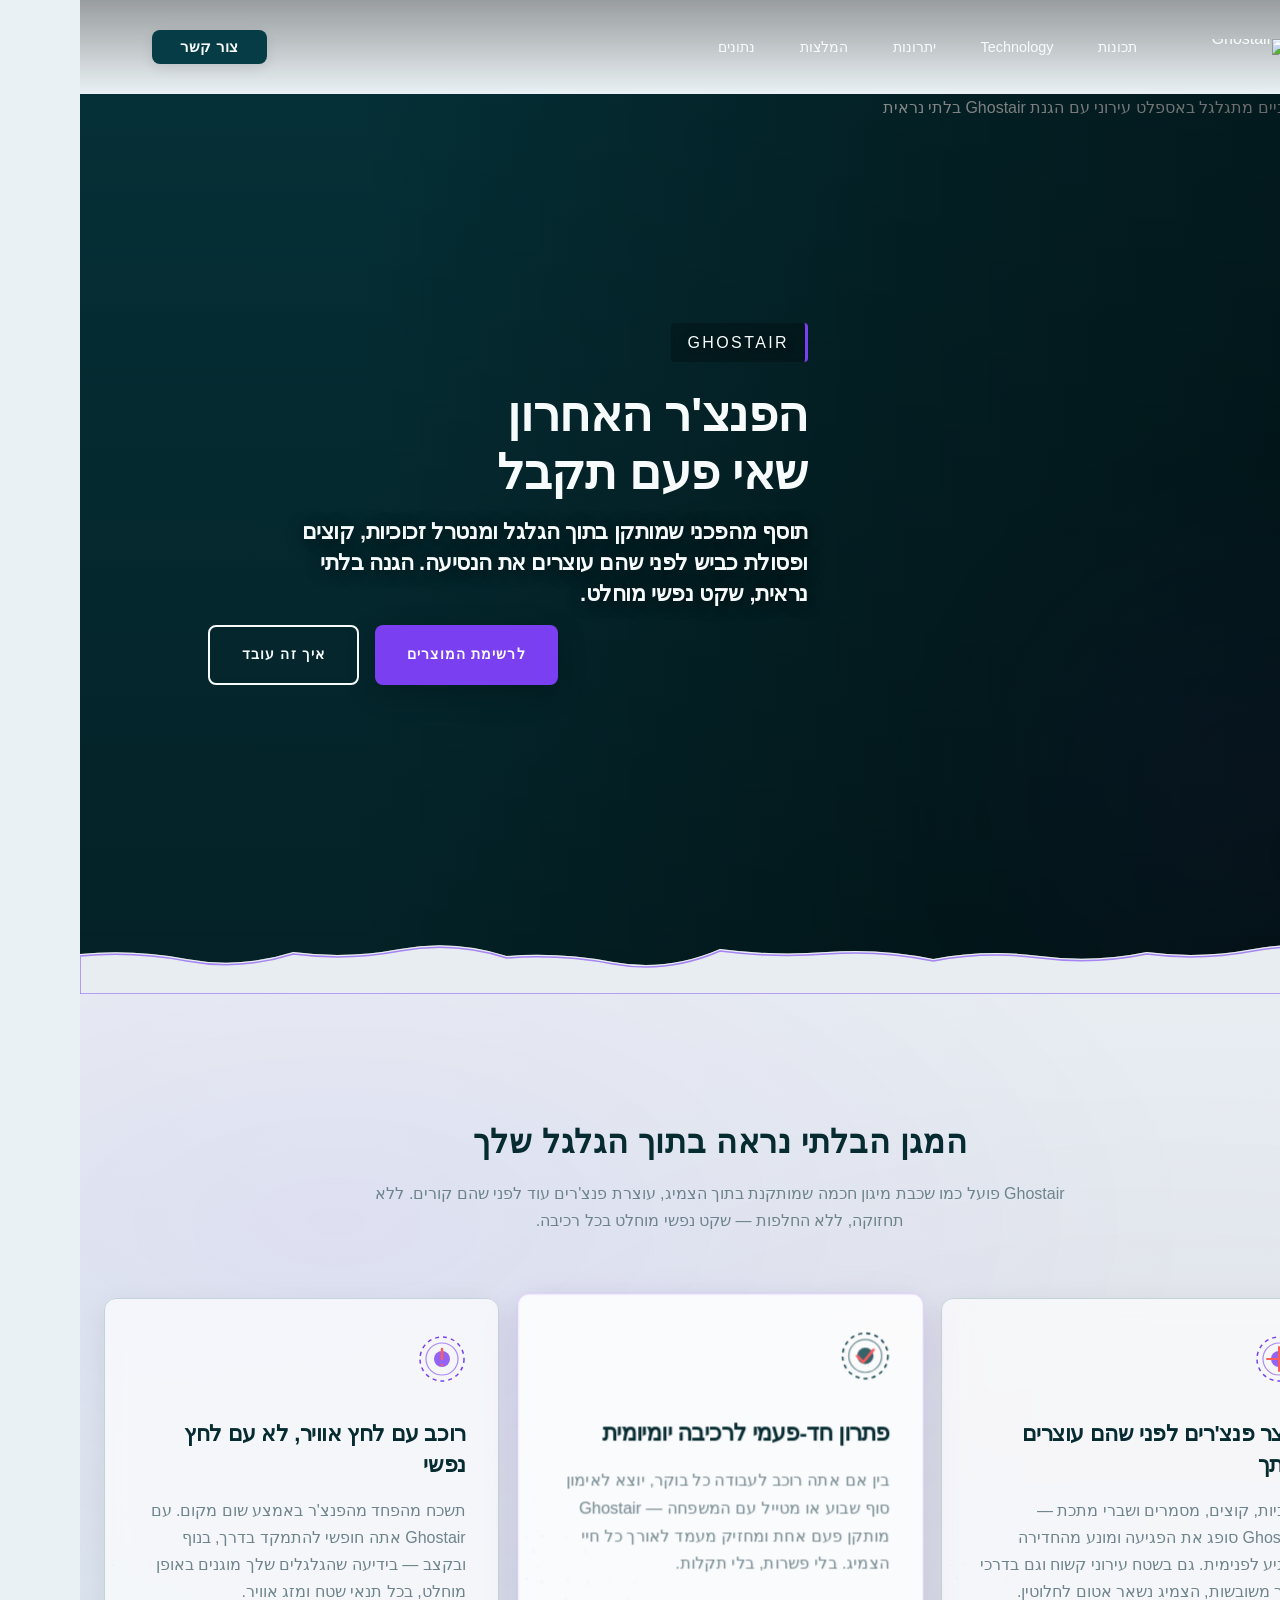
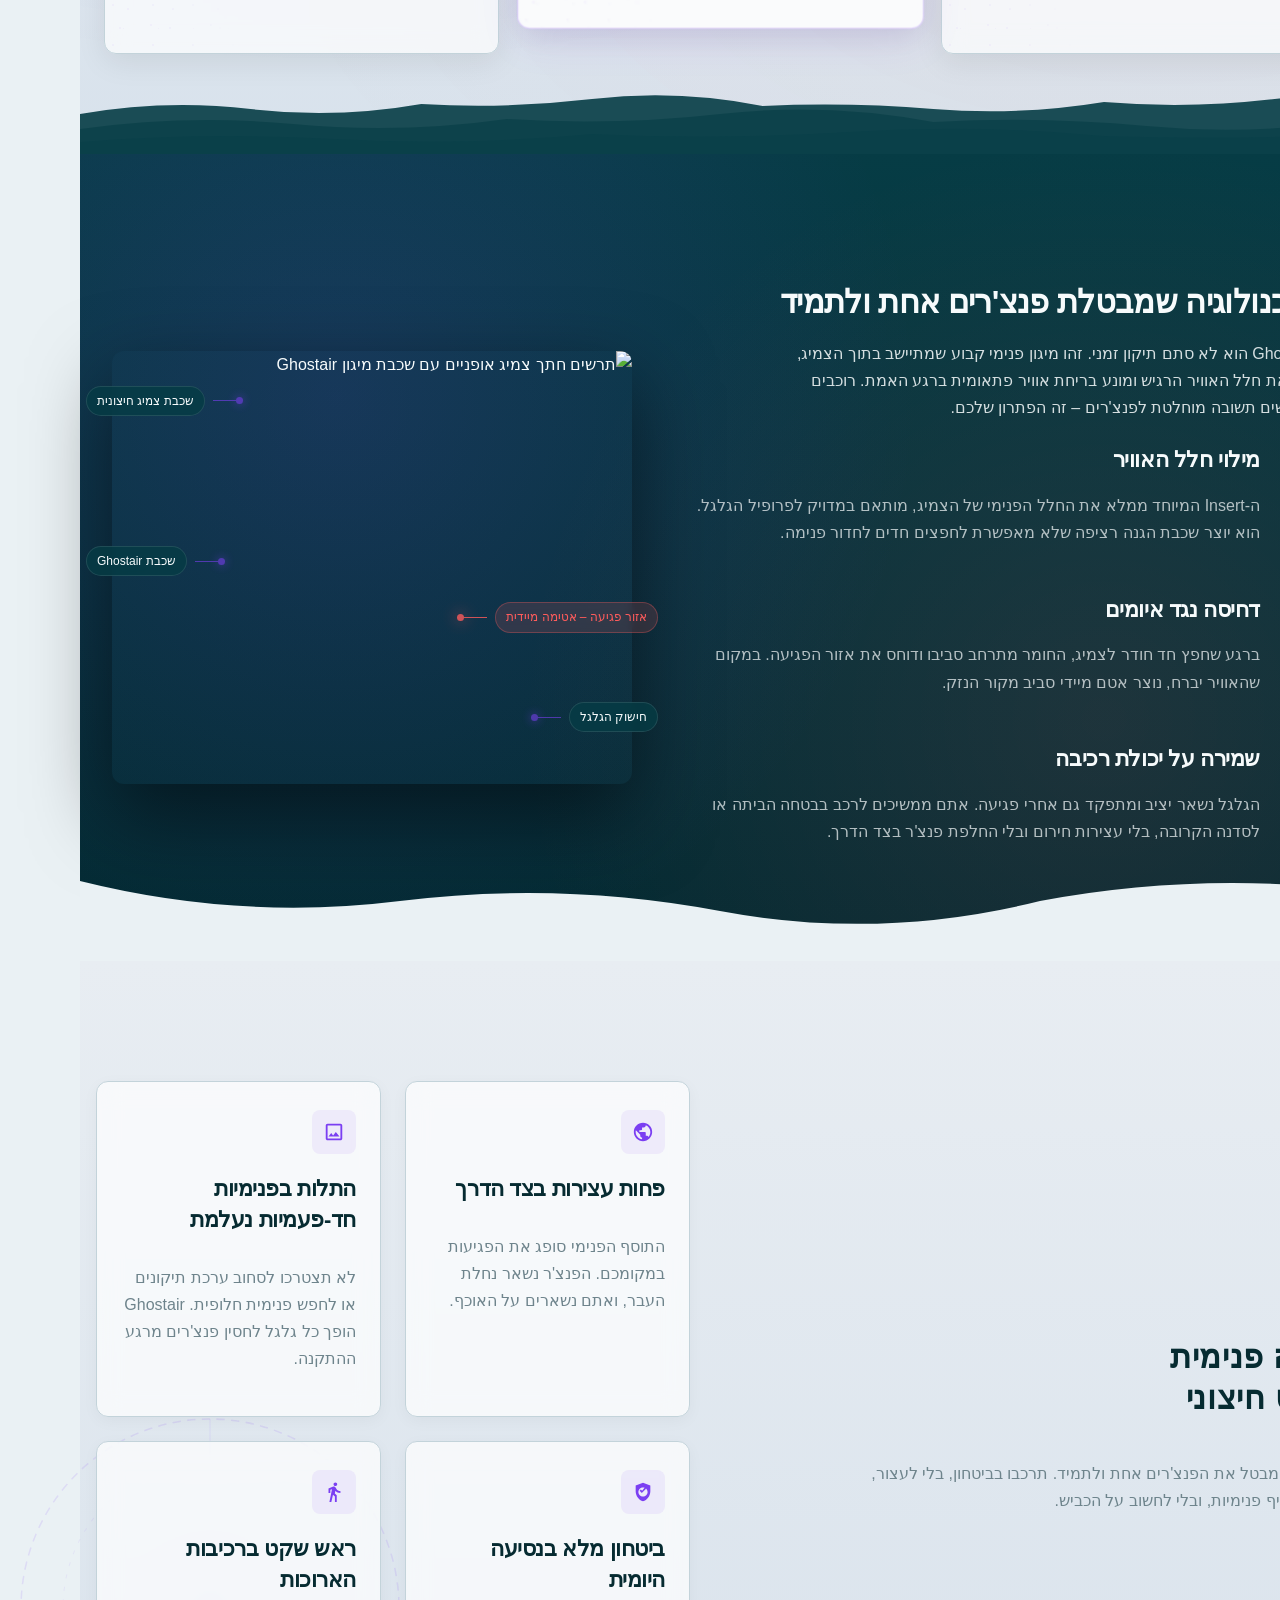
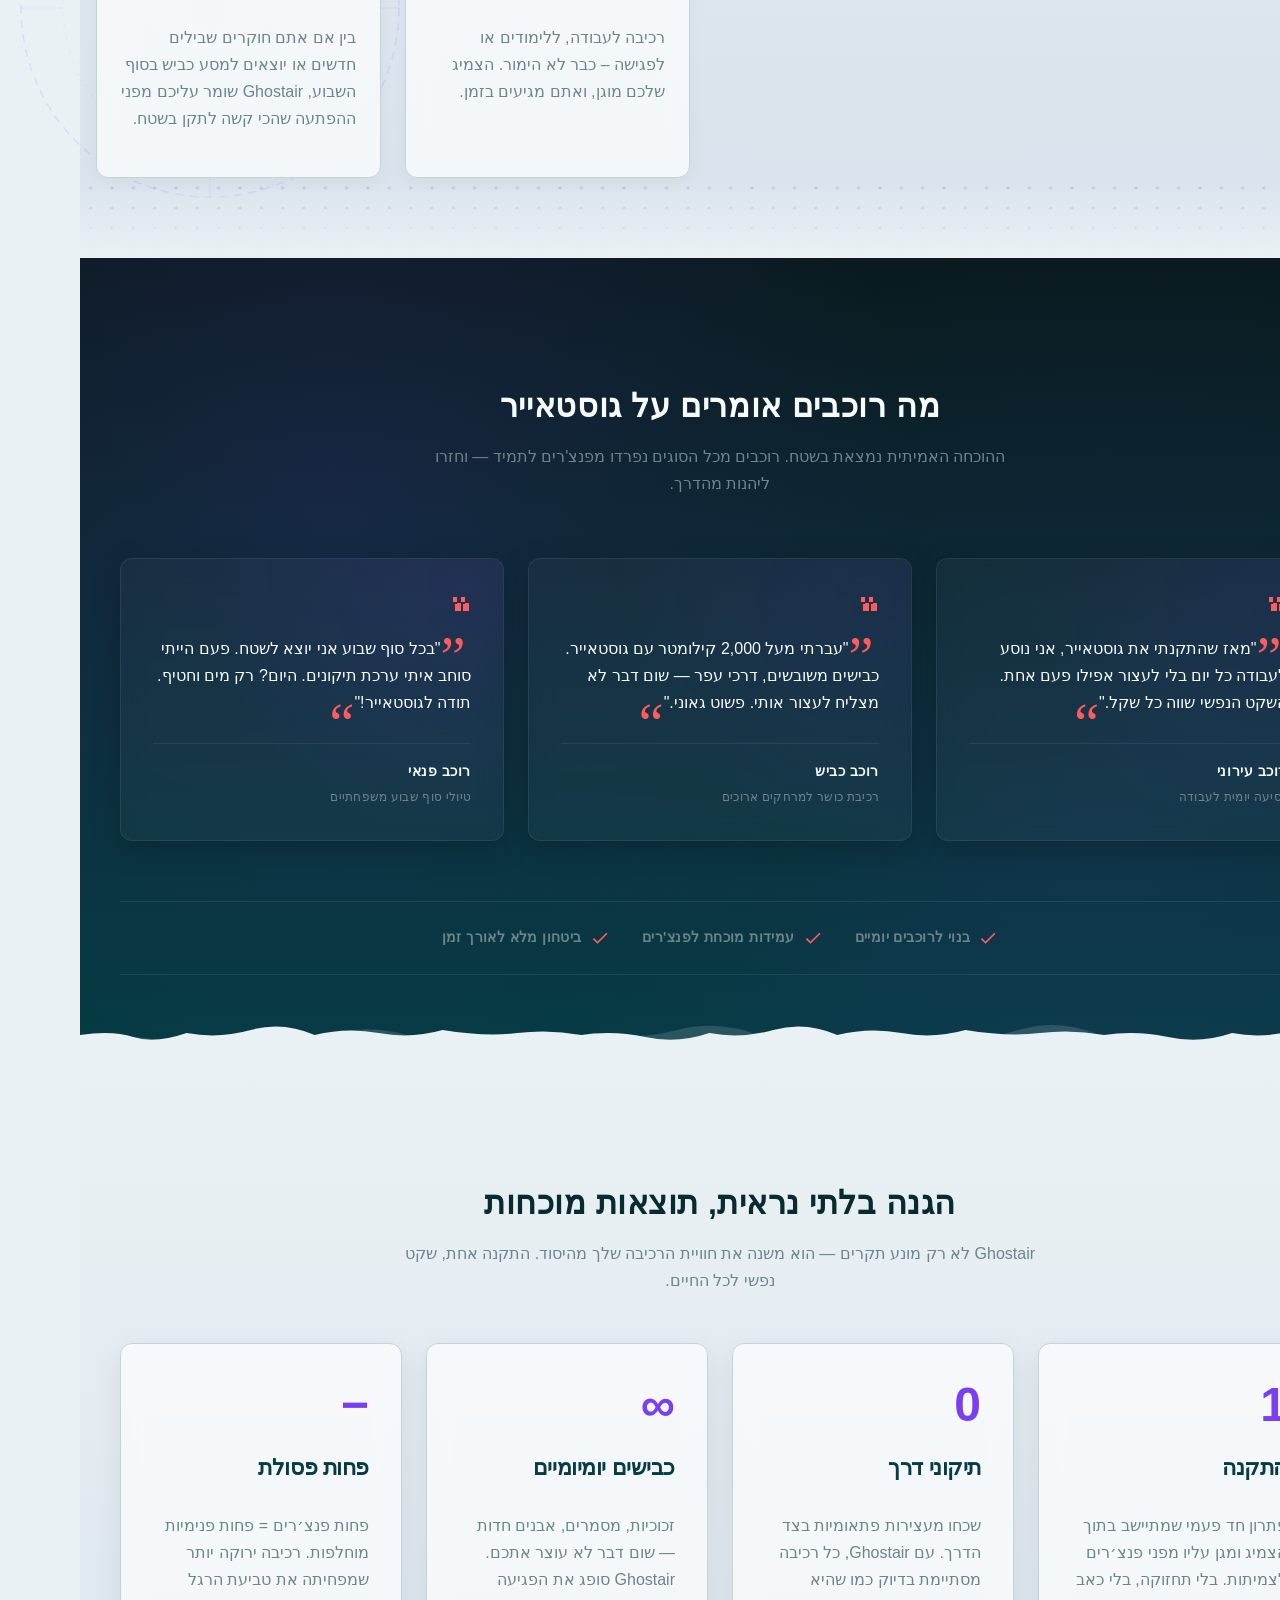
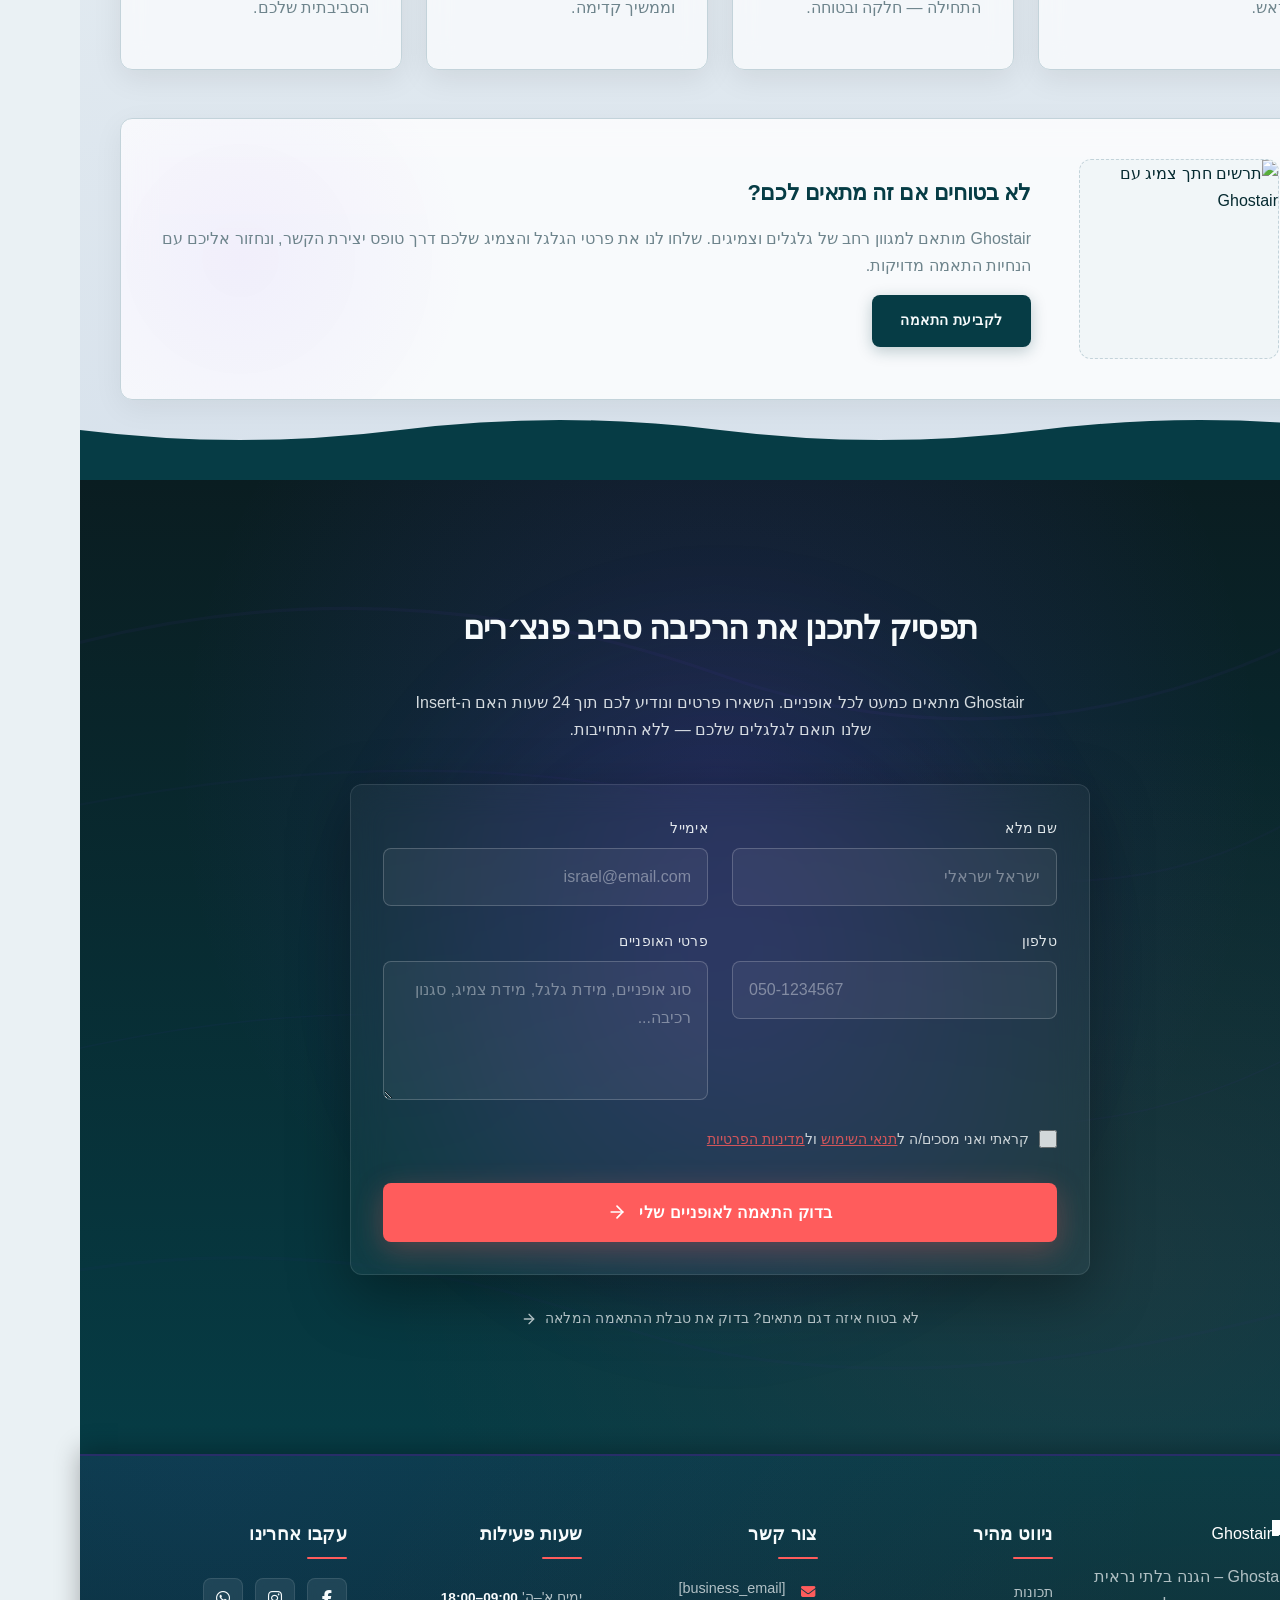
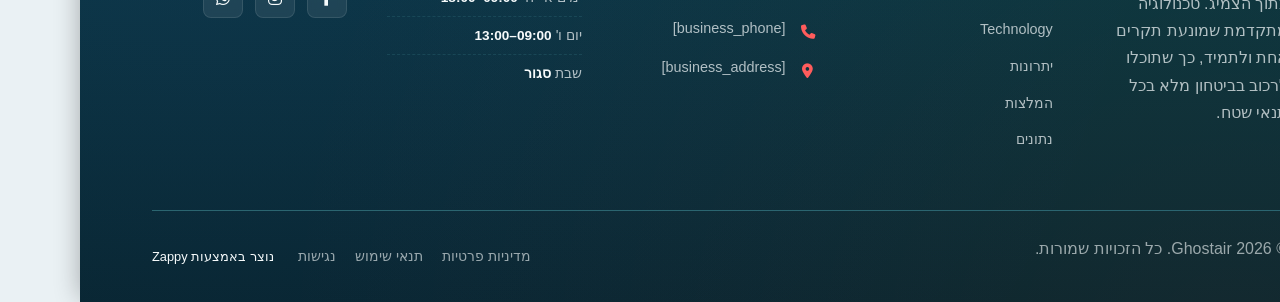
==== commit 820711ec: "Incremental sync: 1 page(s) — update_text" ====
--- a/public/index.html
+++ b/public/index.html
@@ -1 +1 @@
-<!doctype html><html dir="rtl" lang="he"><head><meta charset="UTF-8"><meta content="width=device-width,initial-scale=1" name="viewport"><meta content="index, follow" name="robots"><title>תשכחו מפנצ&#39;רים לתמיד — Ghostair</title><meta content="הכנסו לעולם שבו פנצ&#39;רים הם נחלת העבר. Ghostair מציעה תוסף צמיג מהפכני שמונע תקרים באופן קבוע, ומעניק לכם שקט נפשי וביטחון מלא בכל רכיבה. גלו את הפתרון הסופי לרוכבים." name="description"><meta content="Ghostair, תוסף צמיג, מניעת פנצ'רים, אביזרי אופניים, פתרון לתקרים" name="keywords"><link href="/assets/favicon.ico" rel="icon" type="image/x-icon"><link href="/assets/favicon-16x16.png" rel="icon" type="image/png" sizes="16x16"><link href="/assets/favicon-32x32.png" rel="icon" type="image/png" sizes="32x32"><link href="/assets/favicon-48x48.png" rel="icon" type="image/png" sizes="48x48"><link href="/assets/favicon-192x192.png" rel="icon" type="image/png" sizes="192x192"><link href="/assets/favicon-512x512.png" rel="icon" type="image/png" sizes="512x512"><link href="/assets/apple-touch-icon.png" rel="apple-touch-icon"><script>!function(){"use strict";var t="f46b67d1-cb57-4bf6-b161-d42bcd8194f7",e="https://api.zappy5.com/api/analytics/track",a=18e5,n=2592e6,o=!0,i=!0,r=!0;var s=function(){var e="zappy_visitor_"+t,a=null;try{if(a=localStorage.getItem(e)){var o=JSON.parse(a),i=Date.now();if(i-o.created<n)return o.lastSeen=i,localStorage.setItem(e,JSON.stringify(o)),o.id}}catch(t){console.warn("Zappy Analytics: LocalStorage not available")}var r="zv_"+Date.now()+"_"+Math.random().toString(36).substr(2,9);try{localStorage.setItem(e,JSON.stringify({id:r,created:Date.now(),lastSeen:Date.now()}))}catch(t){}return r}(),c=function(){var e="zappy_session_"+t,n=null;try{if(n=sessionStorage.getItem(e)){var o=JSON.parse(n),i=Date.now();if(i-o.timestamp<a)return o.timestamp=i,sessionStorage.setItem(e,JSON.stringify(o)),o.id}}catch(t){console.warn("Zappy Analytics: SessionStorage not available")}var r="zs_"+Date.now()+"_"+Math.random().toString(36).substr(2,9);try{sessionStorage.setItem(e,JSON.stringify({id:r,timestamp:Date.now()}))}catch(t){}return r}();function l(a,n){n=n||{};var o={website_id:t,event_type:a,page_path:window.location.pathname,referrer:document.referrer||"direct",visitor_id:s,session_id:c,metadata:n};if(navigator.sendBeacon){var i=new Blob([JSON.stringify(o)],{type:"application/json"});navigator.sendBeacon(e,i)}else fetch(e,{method:"POST",headers:{"Content-Type":"application/json"},body:JSON.stringify(o),keepalive:!0}).catch(function(t){console.warn("Zappy Analytics: Failed to track event",t)})}o&&l("pageview",{title:document.title,url:window.location.href}),i&&document.addEventListener("click",function(t){var e=t.target;if("BUTTON"===e.tagName||e.closest("button")){var a="BUTTON"===e.tagName?e:e.closest("button");l("click",{element:"button",text:a.textContent.trim().substring(0,100),id:a.id||null,class:a.className||null})}else if("A"===e.tagName||e.closest("a")){var n="A"===e.tagName?e:e.closest("a");l("navigation",{element:"link",text:n.textContent.trim().substring(0,100),href:n.href,external:n.hostname!==window.location.hostname})}},!0),r&&document.addEventListener("submit",function(t){var e=t.target;l("form_submit",{form_id:e.id||null,form_name:e.name||null,form_action:e.action||null,form_method:e.method||"GET"})},!0);var d=Date.now();window.addEventListener("beforeunload",function(){l("page_unload",{time_on_page:Math.floor((Date.now()-d)/1e3),page_path:window.location.pathname})}),window.zappyAnalytics={track:l,getVisitorId:function(){return s},getSessionId:function(){return c}}}()</script><meta content="תשכחו מפנצ&#39;רים לתמיד — Ghostair" property="og:title"><meta content="הכנסו לעולם שבו פנצ&#39;רים הם נחלת העבר. Ghostair מציעה תוסף צמיג מהפכני שמונע תקרים באופן קבוע, ומעניק לכם שקט נפשי וביטחון מלא בכל רכיבה. גלו את הפתרון הסופי לרוכבים." property="og:description"><meta content="summary_large_image" name="twitter:card"><meta content="תשכחו מפנצ&#39;רים לתמיד — Ghostair" name="twitter:title"><meta content="הכנסו לעולם שבו פנצ&#39;רים הם נחלת העבר. Ghostair מציעה תוסף צמיג מהפכני שמונע תקרים באופן קבוע, ומעניק לכם שקט נפשי וביטחון מלא בכל רכיבה. גלו את הפתרון הסופי לרוכבים." name="twitter:description"><meta content="website" property="og:type"><meta content="he_IL" property="og:locale"><link href="https://cdnjs.cloudflare.com/ajax/libs/font-awesome/6.4.0/css/all.min.css" rel="stylesheet"><style>.skip-link{position:absolute;top:0;left:0;transform:translateY(-200%);padding:12px 18px;background:var(--bg-dark,#1a1a1a);color:var(--text-light,#fff);font-weight:600;border-radius:0 0 8px 0;z-index:10000}.skip-link:focus{transform:none;outline:2px solid var(--ring,#fff);outline-offset:2px}:focus-visible{outline:2px solid var(--ring,currentColor);outline-offset:3px}</style><link href="/assets/favicon.ico" rel="icon" type="image/x-icon"><link href="/assets/favicon-16x16.png" rel="icon" type="image/png" sizes="16x16"><link href="/assets/favicon-32x32.png" rel="icon" type="image/png" sizes="32x32"><link href="/assets/favicon-48x48.png" rel="icon" type="image/png" sizes="48x48"><link href="/assets/favicon-192x192.png" rel="icon" type="image/png" sizes="192x192"><link href="/assets/favicon-512x512.png" rel="icon" type="image/png" sizes="512x512"><link href="/assets/apple-touch-icon.png" rel="apple-touch-icon"><link href="https://cdn.jsdelivr.net/npm/vanilla-cookieconsent@3/dist/cookieconsent.css" rel="stylesheet"><script src="https://cdn.jsdelivr.net/npm/vanilla-cookieconsent@3/dist/cookieconsent.umd.js"></script><script src="https://cdn.jsdelivr.net/gh/mickidum/acc_toolbar/acctoolbar/acctoolbar.min.js"></script><link href="/styles.css" rel="stylesheet"><script>window.ZAPPY_WEBSITE_ID="f46b67d1-cb57-4bf6-b161-d42bcd8194f7",window.ZAPPY_API_BASE="https://api.zappy5.com"</script><style id="zappy-dropdown-submenu-styles">#navMenu li:has(.sub-menu),.nav-menu li:has(.sub-menu),.navbar li:has(.sub-menu),nav li:has(.sub-menu){position:relative}#navMenu .sub-menu,.nav-menu .sub-menu,.navbar .sub-menu,nav .sub-menu{display:block!important;position:absolute!important;top:100%;left:0;min-width:220px;background:#fff;border-radius:8px;box-shadow:0 8px 25px rgba(0,0,0,.15);padding:8px 0;opacity:0;visibility:hidden;transform:translateY(10px);transition:all .3s ease;z-index:1000;list-style:none;pointer-events:none}#navMenu li:hover>.sub-menu,.nav-menu li:hover>.sub-menu,.navbar li:hover>.sub-menu,nav li:hover>.sub-menu{opacity:1!important;visibility:visible!important;transform:translateY(0)!important;pointer-events:auto!important}.sub-menu li{list-style:none;margin:0;padding:0}.sub-menu a{display:block!important;padding:10px 16px!important;color:var(--text-dark,#333)!important;font-weight:500;text-decoration:none;white-space:nowrap;transition:background-color .2s}.sub-menu .zappy-nav-child>a{padding-left:28px!important;font-size:.9em!important;opacity:.85!important}[dir=rtl] .sub-menu .zappy-nav-child>a,html[lang=ar] .sub-menu .zappy-nav-child>a,html[lang=he] .sub-menu .zappy-nav-child>a{padding-left:10px!important;padding-right:28px!important}.sub-menu .zappy-nav-parent>a{font-weight:600!important}.sub-menu a:hover{background-color:#f5f5f5}[dir=rtl] .nav-menu .sub-menu,[dir=rtl] .navbar .sub-menu,[dir=rtl] nav .sub-menu,html[lang=ar] .nav-menu .sub-menu,html[lang=ar] .navbar .sub-menu,html[lang=ar] nav .sub-menu,html[lang=he] .nav-menu .sub-menu,html[lang=he] .navbar .sub-menu,html[lang=he] nav .sub-menu{left:auto!important;right:0!important}.sub-menu:empty,.sub-menu:not(:has(li)):not(:has(> a)),.sub-menu:not(:has(li:not(.zappy-hidden-menu-item))):not(:has(> a)){display:none!important;opacity:0!important;visibility:hidden!important;pointer-events:none!important}li:has(.menu-group-title):hover>.sub-menu{opacity:1!important;visibility:visible!important;transform:translateY(0)!important;pointer-events:auto!important}#navMenu>li>.menu-group-title,.nav-menu>li>.menu-group-title{display:inline-block;padding:.5rem 1rem;cursor:default;user-select:none}@media (max-width:768px){#navMenu .sub-menu,.nav-menu .sub-menu,.navbar .sub-menu,nav .sub-menu{position:static!important;transform:none!important;box-shadow:none!important;background:0 0!important;max-height:0;overflow:hidden;opacity:0;visibility:hidden;transition:max-height .3s ease,opacity .3s ease;padding:0!important;border-radius:0!important}#navMenu .sub-menu.mobile-expanded,.nav-menu .sub-menu.mobile-expanded,.navbar .sub-menu.mobile-expanded{max-height:none!important;overflow-y:visible!important;opacity:1!important;visibility:visible!important;padding:8px 0 8px 16px!important}[dir=rtl] .sub-menu.mobile-expanded,html[lang=he] .sub-menu.mobile-expanded{padding:8px 16px 8px 0!important}#navMenu li:hover>.sub-menu,.nav-menu li:hover>.sub-menu,.navbar li:hover>.sub-menu,nav li:hover>.sub-menu{opacity:0;visibility:hidden;pointer-events:none}#navMenu li>.sub-menu.mobile-expanded,.nav-menu li>.sub-menu.mobile-expanded,.navbar li>.sub-menu.mobile-expanded,nav li>.sub-menu.mobile-expanded{opacity:1!important;visibility:visible!important;pointer-events:auto!important}#navMenu li:has(.sub-menu),.nav-menu li:has(.sub-menu),.navbar li:has(.sub-menu),nav li:has(.sub-menu){display:flex!important;flex-wrap:wrap!important;align-items:center!important;position:relative!important;min-height:44px!important}#navMenu li:has(.sub-menu)>a,.nav-menu li:has(.sub-menu)>a,.navbar li:has(.sub-menu)>a,nav li:has(.sub-menu)>a{flex:1!important;min-width:0!important}#navMenu li:has(.sub-menu)>.menu-group-title,.nav-menu li:has(.sub-menu)>.menu-group-title,.navbar li:has(.sub-menu)>.menu-group-title,nav li:has(.sub-menu)>.menu-group-title{flex:1!important;min-width:0!important;padding:0!important;line-height:inherit!important}#navMenu li:has(.sub-menu)>.sub-menu,.nav-menu li:has(.sub-menu)>.sub-menu,.navbar li:has(.sub-menu)>.sub-menu,nav li:has(.sub-menu)>.sub-menu{flex-basis:100%!important;width:100%!important}#navMenu li:has(.sub-menu)>a [class*=arrow],#navMenu li:has(.sub-menu)>a [class*=chevron],.nav-menu li:has(.sub-menu)>a .fa-angle-down,.nav-menu li:has(.sub-menu)>a .fa-chevron-down,.nav-menu li:has(.sub-menu)>a [class*=arrow],.nav-menu li:has(.sub-menu)>a [class*=chevron],nav li:has(.sub-menu)>a [class*=arrow],nav li:has(.sub-menu)>a [class*=chevron]{display:none!important;visibility:hidden!important}.mobile-submenu-toggle{display:flex!important;align-items:center!important;justify-content:center!important;width:44px!important;height:auto!important;background:0 0!important;border:none!important;cursor:pointer!important;color:var(--text-light)!important;position:static!important;flex-shrink:0!important;align-self:stretch!important;z-index:2!important;padding:0!important;margin:0!important}.mobile-submenu-toggle::after{content:''!important;width:0!important;height:0!important;border-left:6px solid transparent!important;border-right:6px solid transparent!important;border-top:7px solid currentColor!important;transition:transform .3s ease!important}.mobile-submenu-toggle.expanded::after{transform:rotate(180deg)!important}.sub-menu a{padding:10px 0!important;display:block!important;color:var(--text-light)!important;white-space:normal!important}.sub-menu .zappy-nav-child>a{padding-left:28px!important;font-size:.9em!important;opacity:.85!important}[dir=rtl] .sub-menu .zappy-nav-child>a,html[lang=ar] .sub-menu .zappy-nav-child>a,html[lang=he] .sub-menu .zappy-nav-child>a{padding-left:0!important;padding-right:28px!important}.sub-menu .zappy-nav-parent>a{font-weight:600!important}#navMenu.active,.nav-menu.active{max-width:100vw!important;overflow-x:hidden!important;box-sizing:border-box!important}.navbar .sub-menu li a,.zappy-products-dropdown .sub-menu a,nav.navbar .sub-menu li a{color:var(--text-light)!important}}@media (min-width:769px){.mobile-submenu-toggle{display:none!important}}</style><style id="zappy-widget-visibility">html[dir=rtl] .whatsapp-float{right:20px!important;left:auto!important}html:not([dir]) .whatsapp-float,html[dir=ltr] .whatsapp-float{left:20px!important;right:auto!important}html[dir=rtl] #mic-access-tool-general-button,html[dir=rtl] #mic-init-access-tool #mic-access-tool-general-button,html[dir=rtl] #mic-init-access-tool .mic-access-tool-general-button,html[dir=rtl] ._access-icon,html[dir=rtl] .mic-access-tool-general-button{left:20px!important;right:auto!important}html:not([dir]) #mic-access-tool-general-button,html:not([dir]) #mic-init-access-tool #mic-access-tool-general-button,html:not([dir]) #mic-init-access-tool .mic-access-tool-general-button,html:not([dir]) ._access-icon,html:not([dir]) .mic-access-tool-general-button,html[dir=ltr] #mic-access-tool-general-button,html[dir=ltr] #mic-init-access-tool #mic-access-tool-general-button,html[dir=ltr] #mic-init-access-tool .mic-access-tool-general-button,html[dir=ltr] ._access-icon,html[dir=ltr] .mic-access-tool-general-button{right:20px!important;left:auto!important}@media (max-width:768px){.whatsapp-float{display:flex!important}}@media (min-width:769px){.whatsapp-float{display:flex!important}}@media (max-width:768px){#mic-access-tool-general-button,#mic-init-access-tool #mic-access-tool-general-button,#mic-init-access-tool .mic-access-tool-general-button,._access-icon,.mic-access-tool-general-button{display:flex!important;visibility:visible!important;opacity:1!important;pointer-events:auto!important}#mic-access-tool-box.opened-mic-access-tool,#mic-init-access-tool #mic-access-tool-box.opened-mic-access-tool,.mic-access-tool-box.opened-mic-access-tool{visibility:visible!important;opacity:1!important;pointer-events:auto!important}}@media (min-width:769px){#mic-access-tool-general-button,#mic-init-access-tool #mic-access-tool-general-button,#mic-init-access-tool .mic-access-tool-general-button,._access-icon,.mic-access-tool-general-button{display:flex!important;visibility:visible!important;opacity:1!important;pointer-events:auto!important}#mic-access-tool-box.opened-mic-access-tool,#mic-init-access-tool #mic-access-tool-box.opened-mic-access-tool,.mic-access-tool-box.opened-mic-access-tool{visibility:visible!important;opacity:1!important;pointer-events:auto!important}}</style></head><body><a href="#main" class="skip-link">דלג לתוכן הראשי</a><nav class="navbar" dir="rtl"><button class="mobile-toggle" aria-label="Menu" id="mobileToggle"><svg viewBox="0 0 24 24" fill="none" height="24" width="24" class="hamburger-icon"><path d="M3 12h18M3 6h18M3 18h18" stroke="currentColor" stroke-width="2" stroke-linecap="round"/></svg><svg viewBox="0 0 24 24" fill="none" height="24" width="24" class="close-icon" style="display:none"><path d="M18 6L6 18M6 6l12 12" stroke="currentColor" stroke-width="2" stroke-linecap="round"/></svg></button><button class="phone-header-btn" aria-label="Call" data-phone="[business_phone]"><svg viewBox="0 0 24 24" fill="currentColor" height="20" width="20"><path d="M22 16.92v3a2 2 0 0 1-2.18 2 19.79 19.79 0 0 1-8.63-3.07 19.5 19.5 0 0 1-6-6 19.79 19.79 0 0 1-3.07-8.67A2 2 0 0 1 4.11 2h3a2 2 0 0 1 2 1.72 12.84 12.84 0 0 0 .7 2.81 2 2 0 0 1-.45 2.11L8.09 9.91a16 16 0 0 0 6 6l1.27-1.27a2 2 0 0 1 2.11-.45 12.84 12.84 0 0 0 2.81.7A2 2 0 0 1 22 16.92z"/></svg></button><div class="nav-container"><div class="nav-right-group"><div class="nav-brand"><a href="/" class="logo-link"><img alt="Ghostair" src="/assets/site-----image-1.webp" class="logo"></a></div><ul class="nav-menu" id="navMenu"><li><a href="#features">תכונות</a></li><li><a href="#technology">Technology</a></li><li><a href="#benefits">יתרונות</a></li><li><a href="#testimonials">המלצות</a></li><li><a href="#stats">נתונים</a></li><li class="mobile-contact-link nav-cta-mobile-item"><a href="#cta" class="nav-cta-btn">צור קשר</a></li></ul></div><div class="nav-cta-container"><a href="#cta" class="nav-cta-btn">צור קשר</a></div></div></nav><script>window.addEventListener("load",function(){const e=document.querySelector(".navbar, nav, header");if(!e)return void console.log("[Navbar] Navbar element not found");let t=document.getElementById("mobileToggle")||document.querySelector(".mobile-toggle")||document.querySelector(".hamburger")||document.querySelector(".hamburger-menu")||document.querySelector(".menu-toggle")||document.querySelector(".burger-menu")||document.querySelector('[aria-label="Menu"]')||document.querySelector('[aria-label="תפריט"]');const o=document.querySelector(".phone-header-btn"),n=window.getComputedStyle(e);let r=n.backgroundColor;if(console.log("[Navbar] Initial navbar background:",r),"transparent"===r||"rgba(0, 0, 0, 0)"===r||r.startsWith("rgba")&&r.includes(", 0)")){const e=n.backgroundImage;if(e&&"none"!==e)console.log("[Navbar] Navbar has background image/gradient, using dark text"),r="rgb(240, 240, 240)";else{const e=window.getComputedStyle(document.body).backgroundColor;console.log("[Navbar] Navbar transparent, using body background:",e),r=e}}const a=r.match(/\d+/g);if(a&&a.length>=3){const e=(.299*parseInt(a[0])+.587*parseInt(a[1])+.114*parseInt(a[2]))/255;console.log("[Navbar] Mobile button colors preserved from Claude CSS (luminance:",e.toFixed(2)+")");const n=document.createElement("style");n.id="zappy-mobile-nav-fix";document.documentElement.lang;document.documentElement.dir,n.textContent='\n        /* Hide mobile buttons on desktop, show only on mobile */\n        @media (min-width: 769px) {\n          .mobile-toggle,\n          .phone-header-btn {\n            display: none !important;\n          }\n        }\n        \n        /* Show and position mobile buttons correctly on mobile */\n        @media (max-width: 768px) {\n          .navbar,\n          nav.navbar {\n            min-height: 70px !important;\n          }\n\n          .mobile-toggle,\n          .phone-header-btn {\n            position: absolute !important;\n            top: 0 !important;\n            bottom: 0 !important;\n            margin-top: auto !important;\n            margin-bottom: auto !important;\n            transform: none !important;\n            z-index: 1001 !important;\n            display: flex !important;\n            align-items: center !important;\n            justify-content: center !important;\n            width: 36px !important;\n            height: 36px !important;\n            border-radius: 50% !important;\n            border: none !important;\n            cursor: pointer !important;\n            padding: 6px !important;\n            background: none !important;\n            color: var(--nav-text, var(--text-light)) !important;\n            touch-action: manipulation !important;\n            -webkit-tap-highlight-color: transparent !important;\n          }\n\n          html[data-zappy-site-type="ecommerce"] .phone-header-btn,\n          body[data-zappy-site-type="ecommerce"] .phone-header-btn,\n          html[data-zappy-site-type="ecommerce"] header .phone-header-btn,\n          html[data-zappy-site-type="ecommerce"] nav .phone-header-btn {\n            display: none !important;\n            visibility: hidden !important;\n            width: 0 !important;\n            height: 0 !important;\n            min-width: 0 !important;\n            overflow: hidden !important;\n          }\n          \n          /* LTR positioning (default): hamburger LEFT, phone RIGHT */\n          html:not([dir="rtl"]):not([lang="he"]):not([lang="ar"]) .mobile-toggle,\n          html[dir="ltr"] .mobile-toggle {\n            left: 12px !important;\n            right: auto !important;\n          }\n          html:not([dir="rtl"]):not([lang="he"]):not([lang="ar"]) .phone-header-btn,\n          html[dir="ltr"] .phone-header-btn {\n            right: 12px !important;\n            left: auto !important;\n          }\n          \n          /* RTL positioning: hamburger RIGHT, phone LEFT */\n          html[dir="rtl"] .mobile-toggle,\n          html[lang="he"] .mobile-toggle,\n          html[lang="ar"] .mobile-toggle {\n            right: 12px !important;\n            left: auto !important;\n          }\n          html[dir="rtl"] .phone-header-btn,\n          html[lang="he"] .phone-header-btn,\n          html[lang="ar"] .phone-header-btn {\n            left: 12px !important;\n            right: auto !important;\n          }\n          \n          /* CRITICAL: Ensure nav-container has min-height on mobile */\n          /* All children are positioned absolutely/fixed on mobile, so height:auto collapses to 0 */\n          .nav-container {\n            min-height: 70px !important;\n            position: relative !important;\n          }\n          \n          /* Ensure SVG icons are properly sized and inherit color */\n          .mobile-toggle svg,\n          .phone-header-btn svg {\n            width: 24px !important;\n            height: 24px !important;\n            /* Don\'t force display - let JavaScript control hamburger/close toggle */\n          }\n          \n          /* Reset nav-cta-container on mobile - remove desktop box-shadow/padding */\n          /* that creates a visible ghost box when CTA button is hidden */\n          .nav-cta-container {\n            box-shadow: none !important;\n            padding: 0 !important;\n          }\n          \n          /* Hide nav-cta-container entirely on mobile when there\'s no lang-switcher */\n          /* (only the CTA button is inside, and it\'s hidden on mobile) */\n          .nav-cta-container:not(:has(.lang-switcher)) {\n            display: none !important;\n          }\n          \n          /* CRITICAL: Prevent hero image fade gradient from bleeding over headline text */\n          /* The .image-fade-gradient has bottom: -30px (extends below parent) */\n          /* On mobile stacked layout, this overlaps the h1 text below the image */\n          .hero-image-column {\n            overflow: hidden !important;\n          }\n          .image-fade-gradient {\n            bottom: 0 !important;\n          }\n          \n          /* Hide desktop language switcher on mobile - hamburger menu handles it */\n          /* High specificity to override stored CSS */\n          .lang-switcher,\n          .nav-cta-container .lang-switcher,\n          .nav-container .lang-switcher,\n          .navbar .lang-switcher,\n          .navbar .nav-cta-container .lang-switcher {\n            display: none !important;\n          }\n        }\n      ';const r=document.getElementById("zappy-mobile-nav-fix");r&&r.remove(),document.head.appendChild(n),console.log("[Navbar] Critical CSS injected for mobile nav positioning");const i=window.innerWidth<=768;if(t){const e=t.querySelector(".hamburger-icon"),o=t.querySelector(".close-icon");e&&(e.style.setProperty("width","24px","important"),e.style.setProperty("height","24px","important"),e.style.setProperty("display","block","important")),o&&(o.style.setProperty("width","24px","important"),o.style.setProperty("height","24px","important"),o.style.setProperty("display","none","important")),i?(t.style.setProperty("position","absolute","important"),t.style.setProperty("top","0","important"),t.style.setProperty("bottom","0","important"),t.style.setProperty("margin-top","auto","important"),t.style.setProperty("margin-bottom","auto","important"),t.style.setProperty("transform","none","important"),t.style.setProperty("z-index","1001","important"),t.style.removeProperty("left"),t.style.removeProperty("right"),console.log("[Navbar] Mobile toggle positioning applied (mobile viewport)")):(t.style.removeProperty("position"),t.style.removeProperty("top"),t.style.removeProperty("transform"),t.style.removeProperty("z-index"),t.style.removeProperty("left"),t.style.removeProperty("right"),console.log("[Navbar] Desktop viewport - cleared mobile toggle inline positioning"))}if(o){const e=o.querySelector("svg");e&&(e.style.width="24px",e.style.height="24px",e.setAttribute("width","24"),e.setAttribute("height","24")),i?(o.style.setProperty("position","absolute","important"),o.style.setProperty("top","0","important"),o.style.setProperty("bottom","0","important"),o.style.setProperty("margin-top","auto","important"),o.style.setProperty("margin-bottom","auto","important"),o.style.setProperty("transform","none","important"),o.style.setProperty("z-index","1001","important"),o.style.removeProperty("left"),o.style.removeProperty("right"),console.log("[Navbar] Phone button positioning applied (mobile viewport)")):(o.style.removeProperty("position"),o.style.removeProperty("top"),o.style.removeProperty("transform"),o.style.removeProperty("z-index"),o.style.removeProperty("left"),o.style.removeProperty("right"),console.log("[Navbar] Desktop viewport - cleared phone button inline positioning"))}}else console.log("[Navbar] Could not parse background color:",r);t=document.getElementById("mobileToggle")||document.querySelector(".mobile-toggle")||document.querySelector(".hamburger")||document.querySelector(".hamburger-menu")||document.querySelector(".menu-toggle")||document.querySelector(".burger-menu")||document.querySelector('[aria-label="Menu"]')||document.querySelector('[aria-label="תפריט"]');const i=document.getElementById("navMenu")||document.querySelector(".nav-menu")||document.querySelector(".nav-links")||document.querySelector("nav ul:not(.submenu)");if(!t||!i)return void console.log("[Navbar] Mobile toggle or menu not found:",{toggle:!!t,menu:!!i});i.id||(i.id="navMenu"),console.log("[Navbar] Initializing mobile menu...");const l=t.cloneNode(!0);t.parentNode.replaceChild(l,t);var s=0;function p(e){var t=Date.now();t-s<300||(s=t,function(e){e.preventDefault(),e.stopPropagation();const t=l.querySelector(".hamburger-icon"),o=l.querySelector(".close-icon");i.classList.contains("active")?(i.classList.remove("active"),t&&t.style.setProperty("display","block","important"),o&&o.style.setProperty("display","none","important"),document.body.style.overflow="",document.body.classList.remove("menu-open"),console.log("[Navbar] Menu closed")):(i.classList.add("active"),t&&t.style.setProperty("display","none","important"),o&&o.style.setProperty("display","block","important"),document.body.style.overflow="hidden",document.body.classList.add("menu-open"),console.log("[Navbar] Menu opened"))}(e))}l.addEventListener("click",p),l.addEventListener("touchend",p),document.addEventListener("keydown",function(e){if(("Escape"===e.key||"Esc"===e.key)&&i.classList.contains("active")){const e=l.querySelector(".hamburger-icon"),t=l.querySelector(".close-icon");i.classList.remove("active"),e&&e.style.setProperty("display","block","important"),t&&t.style.setProperty("display","none","important"),document.body.style.overflow="",document.body.classList.remove("menu-open"),console.log("[Navbar] Menu closed (Escape)")}}),i.querySelectorAll("a").forEach(function(e){e.addEventListener("click",function(){if("#"===this.getAttribute("href"))return;const e=l.querySelector(".hamburger-icon"),t=l.querySelector(".close-icon");i.classList.remove("active"),e&&e.style.setProperty("display","block","important"),t&&t.style.setProperty("display","none","important"),document.body.style.overflow="",document.body.classList.remove("menu-open"),console.log("[Navbar] Menu closed (link clicked)")})});var m=i.querySelectorAll(".dropdown-toggle");m.forEach(function(e){e.addEventListener("click",function(e){e.preventDefault(),e.stopPropagation();var t=this.closest(".nav-dropdown");t&&(t.parentNode.querySelectorAll(".nav-dropdown.open").forEach(function(e){e!==t&&e.classList.remove("open")}),t.classList.toggle("open"),console.log("[Navbar] Dropdown toggled:",t.classList.contains("open")?"open":"closed"))})}),document.addEventListener("click",function(e){e.target.closest(".nav-dropdown")||document.querySelectorAll(".nav-dropdown.open").forEach(function(e){e.classList.remove("open")})}),console.log("[Navbar] Dropdown handlers initialized for "+m.length+" dropdowns"),o&&o.addEventListener("click",function(){const e=document.querySelectorAll('a[href^="tel:"]'),t=e.length>0?e[0].getAttribute("href").replace("tel:",""):"[business_phone]";window.location.href="tel:"+t,console.log("[Navbar] Phone button clicked")}),console.log("[Navbar] Mobile menu initialized successfully")})</script><main id="main"><section class="index-hero-section" data-band-index="0" data-layout-spec="בית-hero" id="hero" data-hero-type="fullscreen-scrim"><img alt="צמיג אופניים מתגלגל באספלט עירוני עם הגנת Ghostair בלתי נראית" src="/assets/site-index-hero-image-1.webp" class="index-hero-bg" data-context="A cinematic close-up of a bicycle wheel rolling through misty urban asphalt at dusk, with abstract airflow ribbons and subtle puncture particles being deflected around the tire. The atmosphere is bold, protective, and science-meets-cycling. Dark, moody, premium lighting." data-hero-bg="true" data-placeholder="index-hero-image-1" fetchpriority="high" height="600" loading="eager" width="1200"><div class="index-hero-scrim" aria-hidden="true"></div><div class="index-hero-purple-blob" aria-hidden="true"></div><div class="index-hero-overlay-group"><p class="index-hero-eyebrow">Ghostair</p><h1 class="index-hero-headline">הפנצ'ר האחרון<br>שאי פעם תקבל</h1><h3 class="index-hero-subtitle">תוסף מהפכני שמותקן בתוך הגלגל ומנטרל זכוכיות, קוצים ופסולת כביש לפני שהם עוצרים את הנסיעה. הגנה בלתי נראית, שקט נפשי מוחלט.</h3><div class="index-hero-cta-group"><a href="#contact" class="index-hero-cta-primary">לקבלת פרטים והדרכה</a> <a href="#technology" class="index-hero-cta-secondary">איך זה עובד</a></div></div><div class="index-hero-divider-wrapper" aria-hidden="true"><svg viewBox="0 0 1200 80" xmlns="http://www.w3.org/2000/svg" preserveAspectRatio="none" aria-hidden="true" data-no-icon-edit="true"><defs><linearGradient id="heroDividerGradient" x1="0%" x2="100%" y1="0%" y2="0%"><stop offset="0%" stop-color="#7B3FF2" stop-opacity="0.4"/><stop offset="100%" stop-color="#7B3FF2" stop-opacity="0"/></linearGradient></defs><path d="M0,80 L0,40 Q50,35 100,45 T200,38 Q250,45 300,35 T400,42 Q450,38 500,48 T600,35 Q650,42 700,38 T800,45 Q850,35 900,42 T1000,38 Q1050,45 1100,35 T1200,40 L1200,80 Z" fill="#E8EDF2"/><path d="M0,80 L0,40 Q50,35 100,45 T200,38 Q250,45 300,35 T400,42 Q450,38 500,48 T600,35 Q650,42 700,38 T800,45 Q850,35 900,42 T1000,38 Q1050,45 1100,35 T1200,40 L1200,80 Z" fill="#E8EDF2" opacity="0.5"/><path d="M0,80 L0,42 Q50,37 100,47 T200,40 Q250,47 300,37 T400,44 Q450,40 500,50 T600,37 Q650,44 700,40 T800,47 Q850,37 900,44 T1000,40 Q1050,47 1100,37 T1200,42 L1200,80 Z" fill="#E8EDF2" opacity="0.6" stroke="#7B3FF2" stroke-width="1.5"/></svg></div></section><section class="index-features-section" data-band-index="1" data-layout-spec="בית-features" id="features" dir="rtl"><div class="index-features-section__container"><div class="index-features-section__intro"><h2 class="index-features-section__title">המגן הבלתי נראה בתוך הגלגל שלך</h2><p class="index-features-section__subtitle">Ghostair פועל כמו שכבת מיגון חכמה שמותקנת בתוך הצמיג, עוצרת פנצ'רים עוד לפני שהם קורים. ללא תחזוקה, ללא החלפות — שקט נפשי מוחלט בכל רכיבה.</p></div><div class="index-features-section__grid"><div class="index-features-section__card"><div class="index-features-section__card-icon"><svg viewBox="0 0 48 48" xmlns="http://www.w3.org/2000/svg" fill="none" data-element-type="icon" data-icon-type="svg"><circle cx="24" cy="24" r="22" stroke="currentColor" stroke-width="1.5" stroke-dasharray="4 4"/><circle cx="24" cy="24" r="16" opacity="0.6" stroke="currentColor" stroke-width="1.2"/><circle cx="24" cy="24" r="8" opacity="0.8" fill="currentColor"/><path d="M12 24H36" stroke="var(--accent)" stroke-width="2" stroke-linecap="round"/><path d="M24 12V36" stroke="var(--accent)" stroke-width="2" stroke-linecap="round"/></svg></div><h3 class="index-features-section__card-title">עוצר פנצ'רים לפני שהם עוצרים אותך</h3><p class="index-features-section__card-text">זכוכיות, קוצים, מסמרים ושברי מתכת — Ghostair סופג את הפגיעה ומונע מהחדירה להגיע לפנימית. גם בשטח עירוני קשוח וגם בדרכי עפר משובשות, הצמיג נשאר אטום לחלוטין.</p><div class="index-features-section__card-pattern" aria-hidden="true"></div></div><div class="index-features-section__card index-features-section__card--emphasized"><div class="index-features-section__card-icon"><svg viewBox="0 0 48 48" xmlns="http://www.w3.org/2000/svg" fill="none" data-element-type="icon" data-icon-type="svg"><circle cx="24" cy="24" r="22" stroke="currentColor" stroke-width="1.5" stroke-dasharray="4 4"/><circle cx="24" cy="24" r="16" opacity="0.6" stroke="currentColor" stroke-width="1.2"/><circle cx="24" cy="24" r="8" opacity="0.8" fill="currentColor"/><path d="M16 24L22 30L32 18" stroke="var(--accent)" stroke-width="2.5" stroke-linecap="round" stroke-linejoin="round"/></svg></div><h3 class="index-features-section__card-title">פתרון חד-פעמי לרכיבה יומיומית</h3><p class="index-features-section__card-text">בין אם אתה רוכב לעבודה כל בוקר, יוצא לאימון סוף שבוע או מטייל עם המשפחה — Ghostair מותקן פעם אחת ומחזיק מעמד לאורך כל חיי הצמיג. בלי פשרות, בלי תקלות.</p><div class="index-features-section__card-pattern" aria-hidden="true"></div></div><div class="index-features-section__card"><div class="index-features-section__card-icon"><svg viewBox="0 0 48 48" xmlns="http://www.w3.org/2000/svg" fill="none" data-element-type="icon" data-icon-type="svg"><circle cx="24" cy="24" r="22" stroke="currentColor" stroke-width="1.5" stroke-dasharray="4 4"/><circle cx="24" cy="24" r="16" opacity="0.6" stroke="currentColor" stroke-width="1.2"/><circle cx="24" cy="24" r="8" opacity="0.8" fill="currentColor"/><path d="M24 14V24M24 30H24.01" stroke="var(--accent)" stroke-width="2.5" stroke-linecap="round"/></svg></div><h3 class="index-features-section__card-title">רוכב עם לחץ אוויר, לא עם לחץ נפשי</h3><p class="index-features-section__card-text">תשכח מהפחד מהפנצ'ר באמצע שום מקום. עם Ghostair אתה חופשי להתמקד בדרך, בנוף ובקצב — בידיעה שהגלגלים שלך מוגנים באופן מוחלט, בכל תנאי שטח ומזג אוויר.</p><div class="index-features-section__card-pattern" aria-hidden="true"></div></div></div></div><div class="index-features-section__divider-wrapper" aria-hidden="true"><svg viewBox="0 0 1200 100" xmlns="http://www.w3.org/2000/svg" preserveAspectRatio="none" aria-hidden="true" data-no-icon-edit="true"><path d="M0,100 L0,60 Q80,45 160,55 T320,50 Q400,55 480,45 T640,52 Q720,48 800,55 T960,48 Q1040,55 1120,45 T1200,50 L1200,100 Z" fill="#063C45" opacity="0.9"/><path d="M0,100 L0,75 Q100,60 200,70 T400,65 Q500,72 600,60 T800,68 Q900,62 1000,72 T1200,65 L1200,100 Z" fill="#063C45" opacity="0.6"/><path d="M0,100 L0,88 Q120,78 240,85 T480,80 Q600,86 720,78 T960,82 Q1080,86 1200,80 L1200,100 Z" fill="#063C45" opacity="0.3"/></svg></div></section><section class="index-technology-section" data-band-index="2" data-layout-spec="בית-technology" id="technology"><div class="index-technology-section-container"><div class="index-technology-content"><h2>הטכנולוגיה שמבטלת פנצ'רים אחת ולתמיד</h2><p class="index-technology-intro">ה-Ghostair הוא לא סתם תיקון זמני. זהו מיגון פנימי קבוע שמתיישב בתוך הצמיג, אוטם את חלל האוויר הרגיש ומונע בריחת אוויר פתאומית ברגע האמת. רוכבים שמחפשים תשובה מוחלטת לפנצ'רים – זה הפתרון שלכם.</p><div class="index-technology-steps"><div class="index-technology-step"><div class="step-number-wrapper"><span class="step-number">01</span><div class="step-line"></div></div><div class="step-content"><h3>מילוי חלל האוויר</h3><p>ה-Insert המיוחד ממלא את החלל הפנימי של הצמיג, מותאם במדויק לפרופיל הגלגל. הוא יוצר שכבת הגנה רציפה שלא מאפשרת לחפצים חדים לחדור פנימה.</p></div></div><div class="index-technology-step"><div class="step-number-wrapper"><span class="step-number">02</span><div class="step-line"></div></div><div class="step-content"><h3>דחיסה נגד איומים</h3><p>ברגע שחפץ חד חודר לצמיג, החומר מתרחב סביבו ודוחס את אזור הפגיעה. במקום שהאוויר יברח, נוצר אטם מיידי סביב מקור הנזק.</p></div></div><div class="index-technology-step"><div class="step-number-wrapper"><span class="step-number">03</span><div class="step-line"></div></div><div class="step-content"><h3>שמירה על יכולת רכיבה</h3><p>הגלגל נשאר יציב ומתפקד גם אחרי פגיעה. אתם ממשיכים לרכב בבטחה הביתה או לסדנה הקרובה, בלי עצירות חירום ובלי החלפת פנצ'ר בצד הדרך.</p></div></div></div></div><div class="index-technology-media"><div class="diagram-container"><img alt="תרשים חתך צמיג אופניים עם שכבת מיגון Ghostair" src="/assets/site-index-technology-image-1.webp" data-context="A premium technical cutaway diagram of a bicycle tire cross-section. The tire is transparent with a glowing ultraviolet insert layer seated inside. A sharp debris object contacts the outer tread, and a pulse of coral-orange light highlights the impact point where the insert compresses. Deep teal background with subtle radial gradients. The style is a clean cycling engineering visual, not a generic product photo." data-placeholder="index-technology-image-1" height="500" loading="lazy" width="600" decoding="async"><div class="annotation annotation-top-right"><span class="annotation-line"></span> <span class="annotation-text">שכבת צמיג חיצונית</span></div><div class="annotation annotation-bottom-left"><span class="annotation-line"></span> <span class="annotation-text">חישוק הגלגל</span></div><div class="annotation annotation-center-right"><span class="annotation-line"></span> <span class="annotation-text">שכבת Ghostair</span></div><div class="annotation annotation-impact"><span class="annotation-line"></span> <span class="annotation-text">אזור פגיעה – אטימה מיידית</span></div></div></div></div><div class="index-technology-divider-wrapper"><svg viewBox="0 0 1200 100" xmlns="http://www.w3.org/2000/svg" preserveAspectRatio="none" aria-hidden="true" data-no-icon-edit="true"><path d="M0,100 L0,20 Q150,60 300,40 Q450,20 600,50 Q750,80 900,40 Q1050,10 1200,30 L1200,100 Z" fill="var(--bg-light)"/></svg></div></section><section class="index-benefits-section" data-band-index="3" data-layout-spec="בית-benefits" id="benefits" dir="rtl"><div class="index-benefits-section__container"><div class="index-benefits-section__editorial-grid"><header class="index-benefits-section__text-block"><h2 class="index-benefits-section__heading">הגנה פנימית<br>שקט חיצוני</h2><p class="index-benefits-section__subheading">Ghostair מבטל את הפנצ'רים אחת ולתמיד. תרכבו בביטחון, בלי לעצור, בלי להחליף פנימיות, ובלי לחשוב על הכביש.</p></header><div class="index-benefits-section__benefits-grid"><article class="index-benefits-section__benefit-card"><div class="index-benefits-section__benefit-icon-wrap"><svg viewBox="0 0 24 24" xmlns="http://www.w3.org/2000/svg" fill="none" data-element-type="icon" data-icon-type="svg" class="index-benefits-section__benefit-icon"><path d="M12 2C6.48 2 2 6.48 2 12s4.48 10 10 10 10-4.48 10-10S17.52 2 12 2zm-1 17.93c-3.95-.49-7-3.85-7-7.93 0-.62.08-1.21.21-1.79L9 15v1c0 1.1.9 2 2 2v1.93zm6.9-2.54c-.26-.81-1-1.39-1.9-1.39h-1v-3c0-.55-.45-1-1-1H8v-2h2c.55 0 1-.45 1-1V7h2c1.1 0 2-.9 2-2v-.41c2.93 1.19 5 4.06 5 7.41 0 2.08-.8 3.97-2.1 5.39z" fill="currentColor"/></svg></div><h3 class="index-benefits-section__benefit-title">פחות עצירות בצד הדרך</h3><p class="index-benefits-section__benefit-text">התוסף הפנימי סופג את הפגיעות במקומכם. הפנצ'ר נשאר נחלת העבר, ואתם נשארים על האוכף.</p></article><article class="index-benefits-section__benefit-card"><div class="index-benefits-section__benefit-icon-wrap"><svg viewBox="0 0 24 24" xmlns="http://www.w3.org/2000/svg" fill="none" data-element-type="icon" data-icon-type="svg" class="index-benefits-section__benefit-icon"><path d="M19 3H5c-1.1 0-2 .9-2 2v14c0 1.1.9 2 2 2h14c1.1 0 2-.9 2-2V5c0-1.1-.9-2-2-2zm0 16H5V5h14v14zm-5-7l-3 3.72L9 13l-3 4h12l-4-5z" fill="currentColor"/></svg></div><h3 class="index-benefits-section__benefit-title">התלות בפנימיות חד-פעמיות נעלמת</h3><p class="index-benefits-section__benefit-text">לא תצטרכו לסחוב ערכת תיקונים או לחפש פנימית חלופית. Ghostair הופך כל גלגל לחסין פנצ'רים מרגע ההתקנה.</p></article><article class="index-benefits-section__benefit-card"><div class="index-benefits-section__benefit-icon-wrap"><svg viewBox="0 0 24 24" xmlns="http://www.w3.org/2000/svg" fill="none" data-element-type="icon" data-icon-type="svg" class="index-benefits-section__benefit-icon"><path d="M12 2L4 5v6.09c0 5.05 3.41 9.76 8 10.91 4.59-1.15 8-5.86 8-10.91V5l-8-3zm0 15c-2.76 0-5-2.24-5-5s2.24-5 5-5 5 2.24 5 5-2.24 5-5 5zm-1-6.41l-1.29-1.29L8.29 10.71l2.41 2.41 4.59-4.59-1.41-1.41L11 10.59z" fill="currentColor"/></svg></div><h3 class="index-benefits-section__benefit-title">ביטחון מלא בנסיעה היומית</h3><p class="index-benefits-section__benefit-text">רכיבה לעבודה, ללימודים או לפגישה – כבר לא הימור. הצמיג שלכם מוגן, ואתם מגיעים בזמן.</p></article><article class="index-benefits-section__benefit-card"><div class="index-benefits-section__benefit-icon-wrap"><svg viewBox="0 0 24 24" xmlns="http://www.w3.org/2000/svg" fill="none" data-element-type="icon" data-icon-type="svg" class="index-benefits-section__benefit-icon"><path d="M13.5 5.5c1.1 0 2-.9 2-2s-.9-2-2-2-2 .9-2 2 .9 2 2 2zM9.8 8.9L7 23h2.1l1.8-8 2.1 2v6h2v-7.5l-2.1-2 .6-3C14.8 12 16.8 13 19 13v-2c-1.9 0-3.5-1-4.3-2.4l-1-1.6c-.4-.6-1-1-1.7-1-.3 0-.5.1-.8.1L6 8.3V13h2V9.6l1.8-.7" fill="currentColor"/></svg></div><h3 class="index-benefits-section__benefit-title">ראש שקט ברכיבות הארוכות</h3><p class="index-benefits-section__benefit-text">בין אם אתם חוקרים שבילים חדשים או יוצאים למסע כביש בסוף השבוע, Ghostair שומר עליכם מפני ההפתעה שהכי קשה לתקן בשטח.</p></article></div></div></div><div class="index-benefits-section__wheel-backplate" aria-hidden="true"><svg viewBox="0 0 400 400" xmlns="http://www.w3.org/2000/svg" fill="none"><circle cx="200" cy="200" r="180" opacity="0.12" stroke="var(--secondary)" stroke-width="1.5" stroke-dasharray="8 6"/><circle cx="200" cy="200" r="140" opacity="0.08" stroke="var(--secondary)" stroke-width="1" stroke-dasharray="4 8"/><circle cx="200" cy="200" r="60" opacity="0.1" stroke="var(--secondary)" stroke-width="2"/><circle cx="200" cy="200" r="8" opacity="0.15" fill="var(--secondary)"/><path d="M200 20 L200 60 M200 340 L200 380 M20 200 L60 200 M340 200 L380 200" stroke="var(--secondary)" stroke-width="1" opacity="0.1"/></svg></div><div class="index-benefits-section__divider-wrapper" aria-hidden="true" data-no-icon-edit="true"><svg viewBox="0 0 1200 80" xmlns="http://www.w3.org/2000/svg" preserveAspectRatio="none"><defs><pattern height="20" id="benefits-dots" patternUnits="userSpaceOnUse" width="20" x="0" y="0"><circle cx="10" cy="10" r="1.5" opacity="0.25" fill="var(--secondary)"/></pattern><linearGradient id="benefits-fade" x1="0" x2="0" y1="0" y2="1"><stop offset="0%" stop-color="var(--bg-light)" stop-opacity="0"/><stop offset="100%" stop-color="var(--bg-light)" stop-opacity="1"/></linearGradient></defs><rect fill="url(#benefits-dots)" height="80" width="1200" x="0" y="0"/><rect fill="url(#benefits-fade)" height="80" width="1200" x="0" y="0"/></svg></div></section><section class="index-testimonials-section" data-band-index="4" data-layout-spec="בית-testimonials" id="testimonials"><div class="index-testimonials-section__container"><div class="index-testimonials-section__header"><h2 class="index-testimonials-section__title">מה רוכבים אומרים על גוסטאייר</h2><p class="index-testimonials-section__subtitle">ההוכחה האמיתית נמצאת בשטח. רוכבים מכל הסוגים נפרדו מפנצ'רים לתמיד — וחזרו ליהנות מהדרך.</p></div><div class="index-testimonials-section__grid"><div class="index-testimonials-section__card"><div class="index-testimonials-section__card-quote-mark"><svg viewBox="0 0 24 24" xmlns="http://www.w3.org/2000/svg" fill="none" data-element-type="icon" data-icon-type="svg" height="24" width="24"><path d="M10 11H6V6H10V11ZM18 11H14V6H18V11ZM22 13V20H16V13H18V12H22V13ZM14 13V20H8V13H10V12H14V13Z" fill="var(--accent)"/></svg></div><blockquote class="index-testimonials-section__quote">"מאז שהתקנתי את גוסטאייר, אני נוסע לעבודה כל יום בלי לעצור אפילו פעם אחת. השקט הנפשי שווה כל שקל."</blockquote><div class="index-testimonials-section__rider-info"><span class="index-testimonials-section__rider-type">רוכב עירוני</span> <span class="index-testimonials-section__use-case">נסיעה יומית לעבודה</span></div></div><div class="index-testimonials-section__card"><div class="index-testimonials-section__card-quote-mark"><svg viewBox="0 0 24 24" xmlns="http://www.w3.org/2000/svg" fill="none" data-element-type="icon" data-icon-type="svg" height="24" width="24"><path d="M10 11H6V6H10V11ZM18 11H14V6H18V11ZM22 13V20H16V13H18V12H22V13ZM14 13V20H8V13H10V12H14V13Z" fill="var(--accent)"/></svg></div><blockquote class="index-testimonials-section__quote">"עברתי מעל 2,000 קילומטר עם גוסטאייר. כבישים משובשים, דרכי עפר — שום דבר לא מצליח לעצור אותי. פשוט גאוני."</blockquote><div class="index-testimonials-section__rider-info"><span class="index-testimonials-section__rider-type">רוכב כביש</span> <span class="index-testimonials-section__use-case">רכיבת כושר למרחקים ארוכים</span></div></div><div class="index-testimonials-section__card"><div class="index-testimonials-section__card-quote-mark"><svg viewBox="0 0 24 24" xmlns="http://www.w3.org/2000/svg" fill="none" data-element-type="icon" data-icon-type="svg" height="24" width="24"><path d="M10 11H6V6H10V11ZM18 11H14V6H18V11ZM22 13V20H16V13H18V12H22V13ZM14 13V20H8V13H10V12H14V13Z" fill="var(--accent)"/></svg></div><blockquote class="index-testimonials-section__quote">"בכל סוף שבוע אני יוצא לשטח. פעם הייתי סוחב איתי ערכת תיקונים. היום? רק מים וחטיף. תודה לגוסטאייר!"</blockquote><div class="index-testimonials-section__rider-info"><span class="index-testimonials-section__rider-type">רוכב פנאי</span> <span class="index-testimonials-section__use-case">טיולי סוף שבוע משפחתיים</span></div></div></div><div class="index-testimonials-section__trust-strip"><div class="index-testimonials-section__trust-item"><svg viewBox="0 0 24 24" xmlns="http://www.w3.org/2000/svg" fill="none" data-element-type="icon" data-icon-type="svg" height="20" width="20"><path d="M9 16.17L4.83 12L3.41 13.41L9 19L21 7L19.59 5.59L9 16.17Z" fill="var(--accent)"/></svg> <span>בנוי לרוכבים יומיים</span></div><div class="index-testimonials-section__trust-item"><svg viewBox="0 0 24 24" xmlns="http://www.w3.org/2000/svg" fill="none" data-element-type="icon" data-icon-type="svg" height="20" width="20"><path d="M9 16.17L4.83 12L3.41 13.41L9 19L21 7L19.59 5.59L9 16.17Z" fill="var(--accent)"/></svg> <span>עמידות מוכחת לפנצ'רים</span></div><div class="index-testimonials-section__trust-item"><svg viewBox="0 0 24 24" xmlns="http://www.w3.org/2000/svg" fill="none" data-element-type="icon" data-icon-type="svg" height="20" width="20"><path d="M9 16.17L4.83 12L3.41 13.41L9 19L21 7L19.59 5.59L9 16.17Z" fill="var(--accent)"/></svg> <span>ביטחון מלא לאורך זמן</span></div></div></div><div class="index-testimonials-section__divider-wrapper"><svg viewBox="0 0 1200 80" xmlns="http://www.w3.org/2000/svg" preserveAspectRatio="none" aria-hidden="true" data-no-icon-edit="true"><defs><linearGradient id="spark-fade" x1="0%" x2="0%" y1="0%" y2="100%"><stop offset="0%" stop-color="var(--accent)" stop-opacity="0"/><stop offset="100%" stop-color="var(--accent)" stop-opacity="0.3"/></linearGradient></defs><path d="M0,80 L0,60 Q30,55 50,62 T100,58 Q130,64 160,55 T220,60 Q250,52 280,58 T340,55 Q380,62 410,58 T470,60 Q500,55 530,62 T590,58 Q620,64 650,55 T710,60 Q740,52 770,58 T830,55 Q870,62 900,58 T960,60 Q990,55 1020,62 T1080,58 Q1110,64 1140,55 T1200,60 L1200,80 Z" fill="#EAF1F4"/><path d="M0,80 L0,65 Q40,58 80,66 T160,60 Q200,68 240,58 T320,65 Q360,55 400,62 T480,58 Q520,66 560,55 T640,62 Q680,58 720,66 T800,60 Q840,68 880,55 T960,62 Q1000,58 1040,66 T1120,60 Q1160,68 1200,55 L1200,80 Z" fill="#EAF1F4" opacity="0.15"/></svg></div></section><section class="index-stats-section" data-band-index="5" data-layout-spec="בית-stats" id="stats" dir="rtl"><div class="index-stats-section__container"><div class="index-stats-section__header"><h2 class="index-stats-section__title">הגנה בלתי נראית, תוצאות מוכחות</h2><p class="index-stats-section__subtitle">Ghostair לא רק מונע תקרים — הוא משנה את חוויית הרכיבה שלך מהיסוד. התקנה אחת, שקט נפשי לכל החיים.</p></div><div class="index-stats-section__grid"><div class="index-stats-section__card"><span class="index-stats-section__value">1</span><h3 class="index-stats-section__card-title">התקנה</h3><p class="index-stats-section__card-text">פתרון חד פעמי שמתיישב בתוך הצמיג ומגן עליו מפני פנצ׳רים לצמיתות. בלי תחזוקה, בלי כאב ראש.</p></div><div class="index-stats-section__card"><span class="index-stats-section__value">0</span><h3 class="index-stats-section__card-title">תיקוני דרך</h3><p class="index-stats-section__card-text">שכחו מעצירות פתאומיות בצד הדרך. עם Ghostair, כל רכיבה מסתיימת בדיוק כמו שהיא התחילה — חלקה ובטוחה.</p></div><div class="index-stats-section__card"><span class="index-stats-section__value">∞</span><h3 class="index-stats-section__card-title">כבישים יומיומיים</h3><p class="index-stats-section__card-text">זכוכיות, מסמרים, אבנים חדות — שום דבר לא עוצר אתכם. Ghostair סופג את הפגיעה וממשיך קדימה.</p></div><div class="index-stats-section__card"><span class="index-stats-section__value">−</span><h3 class="index-stats-section__card-title">פחות פסולת</h3><p class="index-stats-section__card-text">פחות פנצ׳רים = פחות פנימיות מוחלפות. רכיבה ירוקה יותר שמפחיתה את טביעת הרגל הסביבתית שלכם.</p></div></div><div class="index-stats-section__compatibility"><div class="index-stats-section__compatibility-media"><img alt="תרשים חתך צמיג עם Ghostair" src="/assets/site-index-stats-image-1.webp" data-context="A clean, technical line-art illustration of a bicycle wheel and tire cross-section, showing the Ghostair insert layer inside the tire in a subtle ultraviolet accent color, on a transparent background." data-placeholder="index-stats-image-1" height="200" loading="lazy" width="200" decoding="async"></div><div class="index-stats-section__compatibility-text"><h3 class="index-stats-section__compatibility-title">לא בטוחים אם זה מתאים לכם?</h3><p class="index-stats-section__compatibility-desc">Ghostair מותאם למגוון רחב של גלגלים וצמיגים. שלחו לנו את פרטי הגלגל והצמיג שלכם דרך טופס יצירת הקשר, ונחזור אליכם עם הנחיות התאמה מדויקות.</p><a href="#contact" class="btn-primary index-stats-section__cta">לקביעת התאמה</a></div></div></div><div class="index-stats-section__divider-wrapper"><svg viewBox="0 0 1200 80" xmlns="http://www.w3.org/2000/svg" preserveAspectRatio="none" aria-hidden="true" data-no-icon-edit="true"><path d="M0,80 L0,30 Q150,50 300,30 Q450,10 600,30 Q750,50 900,30 Q1050,10 1200,30 L1200,80 Z" fill="var(--bg-dark)"/></svg></div></section><section class="index-cta-section" data-band-index="6" data-layout-spec="בית-cta" id="cta"><div class="airflow-lines" aria-hidden="true"><svg viewBox="0 0 1200 600" xmlns="http://www.w3.org/2000/svg" preserveAspectRatio="none"><path d="M0,100 Q300,50 600,120 T1200,80" fill="none" stroke="rgba(123,63,242,0.08)" stroke-width="2"/><path d="M0,200 Q400,150 700,220 T1200,180" fill="none" stroke="rgba(123,63,242,0.05)" stroke-width="1.5"/><path d="M0,350 Q350,300 650,370 T1200,330" fill="none" stroke="rgba(123,63,242,0.06)" stroke-width="1"/><path d="M-100,500 Q200,450 500,520 T1300,480" fill="none" stroke="rgba(123,63,242,0.04)" stroke-width="2"/></svg></div><div class="radial-glow" aria-hidden="true"></div><div class="container"><div class="cta-content"><h2 class="cta-headline">תפסיק לתכנן את הרכיבה סביב פנצ׳רים</h2><p class="cta-subheadline">Ghostair מתאים כמעט לכל אופניים. השאירו פרטים ונודיע לכם תוך 24 שעות האם ה-Insert שלנו תואם לגלגלים שלכם — ללא התחייבות.</p><div class="form-panel"><form class="contact-form"><div class="form-row"><div class="form-group"><label for="cta-name">שם מלא</label> <input name="name" required type="text" id="cta-name" placeholder="ישראל ישראלי"></div><div class="form-group"><label for="cta-email">אימייל</label> <input name="email" required type="email" id="cta-email" placeholder="israel@email.com"></div></div><div class="form-row"><div class="form-group"><label for="cta-phone">טלפון</label> <input name="phone" required type="tel" id="cta-phone" placeholder="050-1234567"></div><div class="form-group"><label for="cta-message">פרטי האופניים</label> <textarea id="cta-message" name="message" placeholder="סוג אופניים, מידת גלגל, מידת צמיג, סגנון רכיבה..." required rows="4"></textarea></div></div><div class="privacy-consent"><label class="privacy-consent-label"><input name="privacy_consent" required type="checkbox" class="privacy-consent-checkbox"> <span>קראתי ואני מסכים/ה ל<a href="/terms" target="_blank">תנאי השימוש</a> ול<a href="/privacy" target="_blank">מדיניות הפרטיות</a></span></label></div><button class="btn-submit" type="submit"><span>בדוק התאמה לאופניים שלי</span> <svg viewBox="0 0 24 24" fill="none" data-element-type="icon" data-icon-type="svg" height="20" width="20" stroke="currentColor" stroke-linecap="round" stroke-linejoin="round" stroke-width="2"><line x1="5" x2="19" y1="12" y2="12"/><polyline points="12 5 19 12 12 19"/></svg></button></form></div><a href="#compatibility" class="secondary-link"><span>לא בטוח איזה דגם מתאים? בדוק את טבלת ההתאמה המלאה</span> <svg viewBox="0 0 24 24" fill="none" data-element-type="icon" data-icon-type="svg" height="16" width="16" stroke="currentColor" stroke-linecap="round" stroke-linejoin="round" stroke-width="2"><line x1="5" x2="19" y1="12" y2="12"/><polyline points="12 5 19 12 12 19"/></svg></a></div></div></section></main><footer class="site-footer" dir="rtl"><div class="footer-container"><div class="footer-grid"><div class="footer-col footer-company-col"><img alt="Ghostair" src="/assets/ghostair-cycling-accessories-logo.webp" class="logo"><p class="company-blurb">Ghostair – הגנה בלתי נראית בתוך הצמיג. טכנולוגיה מתקדמת שמונעת תקרים אחת ולתמיד, כך שתוכלו לרכוב בביטחון מלא בכל תנאי שטח.</p></div><div class="footer-col footer-links-col"><h4>ניווט מהיר</h4><ul class="footer-links"><li><a href="#features">תכונות</a></li><li><a href="#technology">Technology</a></li><li><a href="#benefits">יתרונות</a></li><li><a href="#testimonials">המלצות</a></li><li><a href="#stats">נתונים</a></li></ul></div><div class="footer-col footer-contact-col"><h4>צור קשר</h4><ul class="footer-contact"><li><span class="contact-icon"><i class="fas fa-envelope"></i></span> <span class="contact-text"><a href="mailto:[business_email]">[business_email]</a></span></li><li><span class="contact-icon"><i class="fas fa-phone"></i></span> <span class="contact-text"><a href="tel:[business_phone]">[business_phone]</a></span></li><li><a href="/"><span class="contact-icon"><i class="fas fa-map-marker-alt"></i></span> <span class="contact-text">[business_address]</span></a></li></ul></div><div class="footer-col footer-hours-col"><h4>שעות פעילות</h4><ul class="footer-hours"><li><a href="/"><span class="hours-day">ימים א'–ה'</span> <span class="hours-time">09:00–18:00</span></a></li><li><a href="/"><span class="hours-day">יום ו'</span> <span class="hours-time">09:00–13:00</span></a></li><li><a href="/"><span class="hours-day">שבת</span> <span class="hours-time">סגור</span></a></li></ul></div><div class="footer-col footer-social-col"><h4>עקבו אחרינו</h4><div class="footer-social"><a href="#" aria-label="Facebook" data-zappy-social-placeholder="true"><i class="fab fa-facebook-f"></i></a> <a href="#" aria-label="Instagram" data-zappy-social-placeholder="true"><i class="fab fa-instagram"></i></a> <a href="#" aria-label="WhatsApp" data-zappy-social-placeholder="true"><i class="fab fa-whatsapp"></i></a></div></div></div><div class="footer-bottom"><div class="footer-bottom-left"><p class="copyright">© 2026 Ghostair. כל הזכויות שמורות.</p></div><div class="footer-bottom-right"><nav class="footer-legal"><a href="/privacy">מדיניות פרטיות</a> <a href="/terms">תנאי שימוש</a> <a href="/accessibility">נגישות</a></nav><a href="https://zappy5.com" class="zappy-attribution" target="_blank">נוצר באמצעות Zappy</a></div></div></div></footer><a href="https://wa.me/[whatsapp_handle]" class="whatsapp-float" aria-label="WhatsApp"><i class="fab fa-whatsapp"></i></a><div data-integration="accessibility:toolbar"></div><script src="/script.js"></script><script id="zappy-mobile-submenu-script">!function(){function e(){if(window.innerWidth>768)return document.querySelectorAll(".mobile-submenu-toggle").forEach(function(e){e.remove()}),void document.querySelectorAll(".sub-menu.mobile-expanded").forEach(function(e){e.classList.remove("mobile-expanded")});document.querySelectorAll(".nav-menu li:has(.sub-menu), nav li:has(.sub-menu), .navbar li:has(.sub-menu), #navMenu li:has(.sub-menu)").forEach(function(e){if(!e.querySelector(".mobile-submenu-toggle")){var t=e.querySelector(".sub-menu"),n=e.querySelector(":scope > a");if(t&&n){var o=document.createElement("button");o.className="mobile-submenu-toggle",o.setAttribute("aria-label","Toggle submenu"),o.setAttribute("type","button"),n.insertAdjacentElement("afterend",o),o.addEventListener("click",function(e){e.preventDefault(),e.stopPropagation(),document.querySelectorAll(".sub-menu.mobile-expanded").forEach(function(e){if(e!==t){e.classList.remove("mobile-expanded");var n=e.parentElement.querySelector(".mobile-submenu-toggle");n&&n.classList.remove("expanded")}}),t.classList.toggle("mobile-expanded"),o.classList.toggle("expanded")})}}})}var t;"loading"===document.readyState?document.addEventListener("DOMContentLoaded",e):e(),window.addEventListener("resize",function(){clearTimeout(t),t=setTimeout(e,250)});var n=new MutationObserver(function(t){t.forEach(function(t){if("attributes"===t.type){var n=t.target;n.classList&&(n.classList.contains("active")||n.classList.contains("open"))&&setTimeout(e,100)}})});setTimeout(function(){document.querySelectorAll(".mobile-menu, .nav-menu, #navMenu, nav").forEach(function(e){n.observe(e,{attributes:!0,attributeFilter:["class","style"]})})},500)}()</script><script id="zappy-navbar-scroll-effect">!function(){var e=document.querySelector("nav.navbar,.navbar:not(.zappy-catalog-menu)"),t=document.querySelector(".zappy-catalog-menu,#zappy-catalog-menu");if(e){var r="rgba(234,241,244,0.85)",o=getComputedStyle(document.documentElement),a=o.getPropertyValue("--text-dark").trim()||"#1a1a1a",s=(o.getPropertyValue("--text-light").trim(),a);e.style.transition="background 0.3s ease,backdrop-filter 0.3s ease,-webkit-backdrop-filter 0.3s ease,box-shadow 0.3s ease",t&&(t.style.transition="background 0.3s ease,backdrop-filter 0.3s ease,-webkit-backdrop-filter 0.3s ease");var n="a,.navbar-brand,.navbar-brand a,.dropdown-toggle,.mobile-toggle,.phone-header-btn,.mobile-hamburger-btn,.mobile-close-btn,.mobile-submenu-toggle,.nav-link",l=["cart-link","login-link","nav-search-toggle","search-toggle"];window.addEventListener("scroll",f,{passive:!0}),window.addEventListener("resize",f,{passive:!0}),f();var i=document.querySelector('section[class*="hero"],[data-hero-type],main:not(.courses-page-main)>section:first-child'),d=!1;if(i){var p=getComputedStyle(i),c=p.backgroundImage;if(c&&"none"!==c)if(-1!==c.indexOf("url(")){var b=p.backgroundColor.match(/\d+/g);d=!(b&&b.length>=3)||h(parseInt(b[0]),parseInt(b[1]),parseInt(b[2]))<.4}else if(-1!==c.indexOf("gradient")){var y=c.match(/rgba?\(\s*(\d+)\s*,\s*(\d+)\s*,\s*(\d+)/g);if(y&&y.length>0){for(var g=0,m=0;m<y.length;m++){var u=y[m].match(/\d+/g);g+=h(parseInt(u[0]),parseInt(u[1]),parseInt(u[2]))}d=g/y.length<.4}else d=!0}else d=!0;else{var k=p.backgroundColor.match(/\d+/g);k&&k.length>=3&&(d=h(parseInt(k[0]),parseInt(k[1]),parseInt(k[2]))<.4)}}d||(window.removeEventListener("scroll",f),window.removeEventListener("resize",f),e.classList.add("scrolled"),window.innerWidth>768&&(e.style.setProperty("--frosted-text",s),e.style.setProperty("background-image","none","important"),e.style.setProperty("background-color",r,"important"),e.style.backdropFilter="blur(12px)",e.style.webkitBackdropFilter="blur(12px)",e.style.boxShadow="0 2px 16px rgba(0,0,0,0.12)",w(e,s)),t&&(t.classList.add("scrolled"),window.innerWidth>768&&(t.style.setProperty("background",r,"important"),t.style.setProperty("backdrop-filter","blur(12px)","important"),t.style.setProperty("-webkit-backdrop-filter","blur(12px)","important"),w(t,s))),window._zappyNavNoDarkHero=!0)}function w(e,t){for(var r=e.querySelectorAll(n),o=0;o<r.length;o++){var a=!1;(r[o].closest(".sub-menu")||r[o].closest(".dropdown-menu"))&&(a=!0);for(var s=0;s<l.length;s++)if(r[o].classList.contains(l[s])){a=!0;break}a||r[o].style.setProperty("color",t,"important")}}function v(e){for(var t=e.querySelectorAll(n),r=0;r<t.length;r++)t[r].closest(".sub-menu")||t[r].closest(".dropdown-menu")||t[r].style.removeProperty("color")}function f(){if(!window._zappyNavNoDarkHero){if(window.innerWidth<=768)return e.classList.remove("scrolled"),v(e),void(t&&(t.classList.remove("scrolled"),v(t)));(window.scrollY||window.pageYOffset)>60?(e.classList.add("scrolled"),e.style.setProperty("background-color",r,"important"),e.style.setProperty("background-image","none","important"),e.style.setProperty("--frosted-text",s),e.style.backdropFilter="blur(12px)",e.style.webkitBackdropFilter="blur(12px)",e.style.boxShadow="0 2px 16px rgba(0,0,0,0.12)",w(e,s),t&&(t.classList.add("scrolled"),t.style.setProperty("background",r,"important"),t.style.setProperty("backdrop-filter","blur(12px)","important"),t.style.setProperty("-webkit-backdrop-filter","blur(12px)","important"),w(t,s))):(e.classList.remove("scrolled"),e.style.setProperty("background-color","transparent","important"),e.style.removeProperty("background-image"),e.style.removeProperty("--frosted-text"),e.style.backdropFilter="none",e.style.webkitBackdropFilter="none",e.style.boxShadow="none",v(e),t&&(t.classList.remove("scrolled"),t.style.setProperty("background","transparent","important"),t.style.setProperty("backdrop-filter","none","important"),t.style.setProperty("-webkit-backdrop-filter","none","important"),v(t)))}}function h(e,t,r){return t/=255,r/=255,.2126*(e=(e/=255)<=.03928?e/12.92:Math.pow((e+.055)/1.055,2.4))+.7152*(t=t<=.03928?t/12.92:Math.pow((t+.055)/1.055,2.4))+.0722*(r=r<=.03928?r/12.92:Math.pow((r+.055)/1.055,2.4))}}()</script></body></html>+<!doctype html><html dir="rtl" lang="he"><head><meta charset="UTF-8"><meta content="width=device-width,initial-scale=1" name="viewport"><meta content="index, follow" name="robots"><title>תשכחו מפנצ&#39;רים לתמיד — Ghostair</title><meta content="הכנסו לעולם שבו פנצ&#39;רים הם נחלת העבר. Ghostair מציעה תוסף צמיג מהפכני שמונע תקרים באופן קבוע, ומעניק לכם שקט נפשי וביטחון מלא בכל רכיבה. גלו את הפתרון הסופי לרוכבים." name="description"><meta content="Ghostair, תוסף צמיג, מניעת פנצ'רים, אביזרי אופניים, פתרון לתקרים" name="keywords"><link href="/assets/favicon.ico" rel="icon" type="image/x-icon"><link href="/assets/favicon-16x16.png" rel="icon" type="image/png" sizes="16x16"><link href="/assets/favicon-32x32.png" rel="icon" type="image/png" sizes="32x32"><link href="/assets/favicon-48x48.png" rel="icon" type="image/png" sizes="48x48"><link href="/assets/favicon-192x192.png" rel="icon" type="image/png" sizes="192x192"><link href="/assets/favicon-512x512.png" rel="icon" type="image/png" sizes="512x512"><link href="/assets/apple-touch-icon.png" rel="apple-touch-icon"><script>!function(){"use strict";var t="f46b67d1-cb57-4bf6-b161-d42bcd8194f7",e="https://api.zappy5.com/api/analytics/track",a=18e5,n=2592e6,o=!0,i=!0,r=!0;var s=function(){var e="zappy_visitor_"+t,a=null;try{if(a=localStorage.getItem(e)){var o=JSON.parse(a),i=Date.now();if(i-o.created<n)return o.lastSeen=i,localStorage.setItem(e,JSON.stringify(o)),o.id}}catch(t){console.warn("Zappy Analytics: LocalStorage not available")}var r="zv_"+Date.now()+"_"+Math.random().toString(36).substr(2,9);try{localStorage.setItem(e,JSON.stringify({id:r,created:Date.now(),lastSeen:Date.now()}))}catch(t){}return r}(),c=function(){var e="zappy_session_"+t,n=null;try{if(n=sessionStorage.getItem(e)){var o=JSON.parse(n),i=Date.now();if(i-o.timestamp<a)return o.timestamp=i,sessionStorage.setItem(e,JSON.stringify(o)),o.id}}catch(t){console.warn("Zappy Analytics: SessionStorage not available")}var r="zs_"+Date.now()+"_"+Math.random().toString(36).substr(2,9);try{sessionStorage.setItem(e,JSON.stringify({id:r,timestamp:Date.now()}))}catch(t){}return r}();function l(a,n){n=n||{};var o={website_id:t,event_type:a,page_path:window.location.pathname,referrer:document.referrer||"direct",visitor_id:s,session_id:c,metadata:n};if(navigator.sendBeacon){var i=new Blob([JSON.stringify(o)],{type:"application/json"});navigator.sendBeacon(e,i)}else fetch(e,{method:"POST",headers:{"Content-Type":"application/json"},body:JSON.stringify(o),keepalive:!0}).catch(function(t){console.warn("Zappy Analytics: Failed to track event",t)})}o&&l("pageview",{title:document.title,url:window.location.href}),i&&document.addEventListener("click",function(t){var e=t.target;if("BUTTON"===e.tagName||e.closest("button")){var a="BUTTON"===e.tagName?e:e.closest("button");l("click",{element:"button",text:a.textContent.trim().substring(0,100),id:a.id||null,class:a.className||null})}else if("A"===e.tagName||e.closest("a")){var n="A"===e.tagName?e:e.closest("a");l("navigation",{element:"link",text:n.textContent.trim().substring(0,100),href:n.href,external:n.hostname!==window.location.hostname})}},!0),r&&document.addEventListener("submit",function(t){var e=t.target;l("form_submit",{form_id:e.id||null,form_name:e.name||null,form_action:e.action||null,form_method:e.method||"GET"})},!0);var d=Date.now();window.addEventListener("beforeunload",function(){l("page_unload",{time_on_page:Math.floor((Date.now()-d)/1e3),page_path:window.location.pathname})}),window.zappyAnalytics={track:l,getVisitorId:function(){return s},getSessionId:function(){return c}}}()</script><meta content="תשכחו מפנצ&#39;רים לתמיד — Ghostair" property="og:title"><meta content="הכנסו לעולם שבו פנצ&#39;רים הם נחלת העבר. Ghostair מציעה תוסף צמיג מהפכני שמונע תקרים באופן קבוע, ומעניק לכם שקט נפשי וביטחון מלא בכל רכיבה. גלו את הפתרון הסופי לרוכבים." property="og:description"><meta content="summary_large_image" name="twitter:card"><meta content="תשכחו מפנצ&#39;רים לתמיד — Ghostair" name="twitter:title"><meta content="הכנסו לעולם שבו פנצ&#39;רים הם נחלת העבר. Ghostair מציעה תוסף צמיג מהפכני שמונע תקרים באופן קבוע, ומעניק לכם שקט נפשי וביטחון מלא בכל רכיבה. גלו את הפתרון הסופי לרוכבים." name="twitter:description"><meta content="website" property="og:type"><meta content="he_IL" property="og:locale"><link href="https://cdnjs.cloudflare.com/ajax/libs/font-awesome/6.4.0/css/all.min.css" rel="stylesheet"><style>.skip-link{position:absolute;top:0;left:0;transform:translateY(-200%);padding:12px 18px;background:var(--bg-dark,#1a1a1a);color:var(--text-light,#fff);font-weight:600;border-radius:0 0 8px 0;z-index:10000}.skip-link:focus{transform:none;outline:2px solid var(--ring,#fff);outline-offset:2px}:focus-visible{outline:2px solid var(--ring,currentColor);outline-offset:3px}</style><link href="/assets/favicon.ico" rel="icon" type="image/x-icon"><link href="/assets/favicon-16x16.png" rel="icon" type="image/png" sizes="16x16"><link href="/assets/favicon-32x32.png" rel="icon" type="image/png" sizes="32x32"><link href="/assets/favicon-48x48.png" rel="icon" type="image/png" sizes="48x48"><link href="/assets/favicon-192x192.png" rel="icon" type="image/png" sizes="192x192"><link href="/assets/favicon-512x512.png" rel="icon" type="image/png" sizes="512x512"><link href="/assets/apple-touch-icon.png" rel="apple-touch-icon"><link href="https://cdn.jsdelivr.net/npm/vanilla-cookieconsent@3/dist/cookieconsent.css" rel="stylesheet"><script src="https://cdn.jsdelivr.net/npm/vanilla-cookieconsent@3/dist/cookieconsent.umd.js"></script><script src="https://cdn.jsdelivr.net/gh/mickidum/acc_toolbar/acctoolbar/acctoolbar.min.js"></script><link href="/styles.css" rel="stylesheet"><script>window.ZAPPY_WEBSITE_ID="f46b67d1-cb57-4bf6-b161-d42bcd8194f7",window.ZAPPY_API_BASE="https://api.zappy5.com"</script><style id="zappy-dropdown-submenu-styles">#navMenu li:has(.sub-menu),.nav-menu li:has(.sub-menu),.navbar li:has(.sub-menu),nav li:has(.sub-menu){position:relative}#navMenu .sub-menu,.nav-menu .sub-menu,.navbar .sub-menu,nav .sub-menu{display:block!important;position:absolute!important;top:100%;left:0;min-width:220px;background:#fff;border-radius:8px;box-shadow:0 8px 25px rgba(0,0,0,.15);padding:8px 0;opacity:0;visibility:hidden;transform:translateY(10px);transition:all .3s ease;z-index:1000;list-style:none;pointer-events:none}#navMenu li:hover>.sub-menu,.nav-menu li:hover>.sub-menu,.navbar li:hover>.sub-menu,nav li:hover>.sub-menu{opacity:1!important;visibility:visible!important;transform:translateY(0)!important;pointer-events:auto!important}.sub-menu li{list-style:none;margin:0;padding:0}.sub-menu a{display:block!important;padding:10px 16px!important;color:var(--text-dark,#333)!important;font-weight:500;text-decoration:none;white-space:nowrap;transition:background-color .2s}.sub-menu .zappy-nav-child>a{padding-left:28px!important;font-size:.9em!important;opacity:.85!important}[dir=rtl] .sub-menu .zappy-nav-child>a,html[lang=ar] .sub-menu .zappy-nav-child>a,html[lang=he] .sub-menu .zappy-nav-child>a{padding-left:10px!important;padding-right:28px!important}.sub-menu .zappy-nav-parent>a{font-weight:600!important}.sub-menu a:hover{background-color:#f5f5f5}[dir=rtl] .nav-menu .sub-menu,[dir=rtl] .navbar .sub-menu,[dir=rtl] nav .sub-menu,html[lang=ar] .nav-menu .sub-menu,html[lang=ar] .navbar .sub-menu,html[lang=ar] nav .sub-menu,html[lang=he] .nav-menu .sub-menu,html[lang=he] .navbar .sub-menu,html[lang=he] nav .sub-menu{left:auto!important;right:0!important}.sub-menu:empty,.sub-menu:not(:has(li)):not(:has(> a)),.sub-menu:not(:has(li:not(.zappy-hidden-menu-item))):not(:has(> a)){display:none!important;opacity:0!important;visibility:hidden!important;pointer-events:none!important}li:has(.menu-group-title):hover>.sub-menu{opacity:1!important;visibility:visible!important;transform:translateY(0)!important;pointer-events:auto!important}#navMenu>li>.menu-group-title,.nav-menu>li>.menu-group-title{display:inline-block;padding:.5rem 1rem;cursor:default;user-select:none}@media (max-width:768px){#navMenu .sub-menu,.nav-menu .sub-menu,.navbar .sub-menu,nav .sub-menu{position:static!important;transform:none!important;box-shadow:none!important;background:0 0!important;max-height:0;overflow:hidden;opacity:0;visibility:hidden;transition:max-height .3s ease,opacity .3s ease;padding:0!important;border-radius:0!important}#navMenu .sub-menu.mobile-expanded,.nav-menu .sub-menu.mobile-expanded,.navbar .sub-menu.mobile-expanded{max-height:none!important;overflow-y:visible!important;opacity:1!important;visibility:visible!important;padding:8px 0 8px 16px!important}[dir=rtl] .sub-menu.mobile-expanded,html[lang=he] .sub-menu.mobile-expanded{padding:8px 16px 8px 0!important}#navMenu li:hover>.sub-menu,.nav-menu li:hover>.sub-menu,.navbar li:hover>.sub-menu,nav li:hover>.sub-menu{opacity:0;visibility:hidden;pointer-events:none}#navMenu li>.sub-menu.mobile-expanded,.nav-menu li>.sub-menu.mobile-expanded,.navbar li>.sub-menu.mobile-expanded,nav li>.sub-menu.mobile-expanded{opacity:1!important;visibility:visible!important;pointer-events:auto!important}#navMenu li:has(.sub-menu),.nav-menu li:has(.sub-menu),.navbar li:has(.sub-menu),nav li:has(.sub-menu){display:flex!important;flex-wrap:wrap!important;align-items:center!important;position:relative!important;min-height:44px!important}#navMenu li:has(.sub-menu)>a,.nav-menu li:has(.sub-menu)>a,.navbar li:has(.sub-menu)>a,nav li:has(.sub-menu)>a{flex:1!important;min-width:0!important}#navMenu li:has(.sub-menu)>.menu-group-title,.nav-menu li:has(.sub-menu)>.menu-group-title,.navbar li:has(.sub-menu)>.menu-group-title,nav li:has(.sub-menu)>.menu-group-title{flex:1!important;min-width:0!important;padding:0!important;line-height:inherit!important}#navMenu li:has(.sub-menu)>.sub-menu,.nav-menu li:has(.sub-menu)>.sub-menu,.navbar li:has(.sub-menu)>.sub-menu,nav li:has(.sub-menu)>.sub-menu{flex-basis:100%!important;width:100%!important}#navMenu li:has(.sub-menu)>a [class*=arrow],#navMenu li:has(.sub-menu)>a [class*=chevron],.nav-menu li:has(.sub-menu)>a .fa-angle-down,.nav-menu li:has(.sub-menu)>a .fa-chevron-down,.nav-menu li:has(.sub-menu)>a [class*=arrow],.nav-menu li:has(.sub-menu)>a [class*=chevron],nav li:has(.sub-menu)>a [class*=arrow],nav li:has(.sub-menu)>a [class*=chevron]{display:none!important;visibility:hidden!important}.mobile-submenu-toggle{display:flex!important;align-items:center!important;justify-content:center!important;width:44px!important;height:auto!important;background:0 0!important;border:none!important;cursor:pointer!important;color:var(--text-light)!important;position:static!important;flex-shrink:0!important;align-self:stretch!important;z-index:2!important;padding:0!important;margin:0!important}.mobile-submenu-toggle::after{content:''!important;width:0!important;height:0!important;border-left:6px solid transparent!important;border-right:6px solid transparent!important;border-top:7px solid currentColor!important;transition:transform .3s ease!important}.mobile-submenu-toggle.expanded::after{transform:rotate(180deg)!important}.sub-menu a{padding:10px 0!important;display:block!important;color:var(--text-light)!important;white-space:normal!important}.sub-menu .zappy-nav-child>a{padding-left:28px!important;font-size:.9em!important;opacity:.85!important}[dir=rtl] .sub-menu .zappy-nav-child>a,html[lang=ar] .sub-menu .zappy-nav-child>a,html[lang=he] .sub-menu .zappy-nav-child>a{padding-left:0!important;padding-right:28px!important}.sub-menu .zappy-nav-parent>a{font-weight:600!important}#navMenu.active,.nav-menu.active{max-width:100vw!important;overflow-x:hidden!important;box-sizing:border-box!important}.navbar .sub-menu li a,.zappy-products-dropdown .sub-menu a,nav.navbar .sub-menu li a{color:var(--text-light)!important}}@media (min-width:769px){.mobile-submenu-toggle{display:none!important}}</style><style id="zappy-widget-visibility">html[dir=rtl] .whatsapp-float{right:20px!important;left:auto!important}html:not([dir]) .whatsapp-float,html[dir=ltr] .whatsapp-float{left:20px!important;right:auto!important}html[dir=rtl] #mic-access-tool-general-button,html[dir=rtl] #mic-init-access-tool #mic-access-tool-general-button,html[dir=rtl] #mic-init-access-tool .mic-access-tool-general-button,html[dir=rtl] ._access-icon,html[dir=rtl] .mic-access-tool-general-button{left:20px!important;right:auto!important}html:not([dir]) #mic-access-tool-general-button,html:not([dir]) #mic-init-access-tool #mic-access-tool-general-button,html:not([dir]) #mic-init-access-tool .mic-access-tool-general-button,html:not([dir]) ._access-icon,html:not([dir]) .mic-access-tool-general-button,html[dir=ltr] #mic-access-tool-general-button,html[dir=ltr] #mic-init-access-tool #mic-access-tool-general-button,html[dir=ltr] #mic-init-access-tool .mic-access-tool-general-button,html[dir=ltr] ._access-icon,html[dir=ltr] .mic-access-tool-general-button{right:20px!important;left:auto!important}@media (max-width:768px){.whatsapp-float{display:flex!important}}@media (min-width:769px){.whatsapp-float{display:flex!important}}@media (max-width:768px){#mic-access-tool-general-button,#mic-init-access-tool #mic-access-tool-general-button,#mic-init-access-tool .mic-access-tool-general-button,._access-icon,.mic-access-tool-general-button{display:flex!important;visibility:visible!important;opacity:1!important;pointer-events:auto!important}#mic-access-tool-box.opened-mic-access-tool,#mic-init-access-tool #mic-access-tool-box.opened-mic-access-tool,.mic-access-tool-box.opened-mic-access-tool{visibility:visible!important;opacity:1!important;pointer-events:auto!important}}@media (min-width:769px){#mic-access-tool-general-button,#mic-init-access-tool #mic-access-tool-general-button,#mic-init-access-tool .mic-access-tool-general-button,._access-icon,.mic-access-tool-general-button{display:flex!important;visibility:visible!important;opacity:1!important;pointer-events:auto!important}#mic-access-tool-box.opened-mic-access-tool,#mic-init-access-tool #mic-access-tool-box.opened-mic-access-tool,.mic-access-tool-box.opened-mic-access-tool{visibility:visible!important;opacity:1!important;pointer-events:auto!important}}</style></head><body><a href="#main" class="skip-link">דלג לתוכן הראשי</a><nav class="navbar" dir="rtl"><button class="mobile-toggle" aria-label="Menu" id="mobileToggle"><svg viewBox="0 0 24 24" fill="none" height="24" width="24" class="hamburger-icon"><path d="M3 12h18M3 6h18M3 18h18" stroke="currentColor" stroke-width="2" stroke-linecap="round"></path></svg><svg viewBox="0 0 24 24" fill="none" height="24" width="24" class="close-icon" style="display:none"><path d="M18 6L6 18M6 6l12 12" stroke="currentColor" stroke-width="2" stroke-linecap="round"></path></svg></button><button class="phone-header-btn" aria-label="Call" data-phone="[business_phone]"><svg viewBox="0 0 24 24" fill="currentColor" height="20" width="20"><path d="M22 16.92v3a2 2 0 0 1-2.18 2 19.79 19.79 0 0 1-8.63-3.07 19.5 19.5 0 0 1-6-6 19.79 19.79 0 0 1-3.07-8.67A2 2 0 0 1 4.11 2h3a2 2 0 0 1 2 1.72 12.84 12.84 0 0 0 .7 2.81 2 2 0 0 1-.45 2.11L8.09 9.91a16 16 0 0 0 6 6l1.27-1.27a2 2 0 0 1 2.11-.45 12.84 12.84 0 0 0 2.81.7A2 2 0 0 1 22 16.92z"></path></svg></button><div class="nav-container"><div class="nav-right-group"><div class="nav-brand"><a href="/" class="logo-link"><img alt="Ghostair" src="/assets/site-----image-1.webp" class="logo"></a></div><ul class="nav-menu" id="navMenu"><li><a href="#features">תכונות</a></li><li><a href="#technology">Technology</a></li><li><a href="#benefits">יתרונות</a></li><li><a href="#testimonials">המלצות</a></li><li><a href="#stats">נתונים</a></li><li class="mobile-contact-link nav-cta-mobile-item"><a href="#cta" class="nav-cta-btn">צור קשר</a></li></ul></div><div class="nav-cta-container"><a href="#cta" class="nav-cta-btn">צור קשר</a></div></div></nav><script>window.addEventListener("load",function(){const e=document.querySelector(".navbar, nav, header");if(!e)return void console.log("[Navbar] Navbar element not found");let t=document.getElementById("mobileToggle")||document.querySelector(".mobile-toggle")||document.querySelector(".hamburger")||document.querySelector(".hamburger-menu")||document.querySelector(".menu-toggle")||document.querySelector(".burger-menu")||document.querySelector('[aria-label="Menu"]')||document.querySelector('[aria-label="תפריט"]');const o=document.querySelector(".phone-header-btn"),n=window.getComputedStyle(e);let r=n.backgroundColor;if(console.log("[Navbar] Initial navbar background:",r),"transparent"===r||"rgba(0, 0, 0, 0)"===r||r.startsWith("rgba")&&r.includes(", 0)")){const e=n.backgroundImage;if(e&&"none"!==e)console.log("[Navbar] Navbar has background image/gradient, using dark text"),r="rgb(240, 240, 240)";else{const e=window.getComputedStyle(document.body).backgroundColor;console.log("[Navbar] Navbar transparent, using body background:",e),r=e}}const a=r.match(/\d+/g);if(a&&a.length>=3){const e=(.299*parseInt(a[0])+.587*parseInt(a[1])+.114*parseInt(a[2]))/255;console.log("[Navbar] Mobile button colors preserved from Claude CSS (luminance:",e.toFixed(2)+")");const n=document.createElement("style");n.id="zappy-mobile-nav-fix";document.documentElement.lang;document.documentElement.dir,n.textContent='\n        /* Hide mobile buttons on desktop, show only on mobile */\n        @media (min-width: 769px) {\n          .mobile-toggle,\n          .phone-header-btn {\n            display: none !important;\n          }\n        }\n        \n        /* Show and position mobile buttons correctly on mobile */\n        @media (max-width: 768px) {\n          .navbar,\n          nav.navbar {\n            min-height: 70px !important;\n          }\n\n          .mobile-toggle,\n          .phone-header-btn {\n            position: absolute !important;\n            top: 0 !important;\n            bottom: 0 !important;\n            margin-top: auto !important;\n            margin-bottom: auto !important;\n            transform: none !important;\n            z-index: 1001 !important;\n            display: flex !important;\n            align-items: center !important;\n            justify-content: center !important;\n            width: 36px !important;\n            height: 36px !important;\n            border-radius: 50% !important;\n            border: none !important;\n            cursor: pointer !important;\n            padding: 6px !important;\n            background: none !important;\n            color: var(--nav-text, var(--text-light)) !important;\n            touch-action: manipulation !important;\n            -webkit-tap-highlight-color: transparent !important;\n          }\n\n          html[data-zappy-site-type="ecommerce"] .phone-header-btn,\n          body[data-zappy-site-type="ecommerce"] .phone-header-btn,\n          html[data-zappy-site-type="ecommerce"] header .phone-header-btn,\n          html[data-zappy-site-type="ecommerce"] nav .phone-header-btn {\n            display: none !important;\n            visibility: hidden !important;\n            width: 0 !important;\n            height: 0 !important;\n            min-width: 0 !important;\n            overflow: hidden !important;\n          }\n          \n          /* LTR positioning (default): hamburger LEFT, phone RIGHT */\n          html:not([dir="rtl"]):not([lang="he"]):not([lang="ar"]) .mobile-toggle,\n          html[dir="ltr"] .mobile-toggle {\n            left: 12px !important;\n            right: auto !important;\n          }\n          html:not([dir="rtl"]):not([lang="he"]):not([lang="ar"]) .phone-header-btn,\n          html[dir="ltr"] .phone-header-btn {\n            right: 12px !important;\n            left: auto !important;\n          }\n          \n          /* RTL positioning: hamburger RIGHT, phone LEFT */\n          html[dir="rtl"] .mobile-toggle,\n          html[lang="he"] .mobile-toggle,\n          html[lang="ar"] .mobile-toggle {\n            right: 12px !important;\n            left: auto !important;\n          }\n          html[dir="rtl"] .phone-header-btn,\n          html[lang="he"] .phone-header-btn,\n          html[lang="ar"] .phone-header-btn {\n            left: 12px !important;\n            right: auto !important;\n          }\n          \n          /* CRITICAL: Ensure nav-container has min-height on mobile */\n          /* All children are positioned absolutely/fixed on mobile, so height:auto collapses to 0 */\n          .nav-container {\n            min-height: 70px !important;\n            position: relative !important;\n          }\n          \n          /* Ensure SVG icons are properly sized and inherit color */\n          .mobile-toggle svg,\n          .phone-header-btn svg {\n            width: 24px !important;\n            height: 24px !important;\n            /* Don\'t force display - let JavaScript control hamburger/close toggle */\n          }\n          \n          /* Reset nav-cta-container on mobile - remove desktop box-shadow/padding */\n          /* that creates a visible ghost box when CTA button is hidden */\n          .nav-cta-container {\n            box-shadow: none !important;\n            padding: 0 !important;\n          }\n          \n          /* Hide nav-cta-container entirely on mobile when there\'s no lang-switcher */\n          /* (only the CTA button is inside, and it\'s hidden on mobile) */\n          .nav-cta-container:not(:has(.lang-switcher)) {\n            display: none !important;\n          }\n          \n          /* CRITICAL: Prevent hero image fade gradient from bleeding over headline text */\n          /* The .image-fade-gradient has bottom: -30px (extends below parent) */\n          /* On mobile stacked layout, this overlaps the h1 text below the image */\n          .hero-image-column {\n            overflow: hidden !important;\n          }\n          .image-fade-gradient {\n            bottom: 0 !important;\n          }\n          \n          /* Hide desktop language switcher on mobile - hamburger menu handles it */\n          /* High specificity to override stored CSS */\n          .lang-switcher,\n          .nav-cta-container .lang-switcher,\n          .nav-container .lang-switcher,\n          .navbar .lang-switcher,\n          .navbar .nav-cta-container .lang-switcher {\n            display: none !important;\n          }\n        }\n      ';const r=document.getElementById("zappy-mobile-nav-fix");r&&r.remove(),document.head.appendChild(n),console.log("[Navbar] Critical CSS injected for mobile nav positioning");const i=window.innerWidth<=768;if(t){const e=t.querySelector(".hamburger-icon"),o=t.querySelector(".close-icon");e&&(e.style.setProperty("width","24px","important"),e.style.setProperty("height","24px","important"),e.style.setProperty("display","block","important")),o&&(o.style.setProperty("width","24px","important"),o.style.setProperty("height","24px","important"),o.style.setProperty("display","none","important")),i?(t.style.setProperty("position","absolute","important"),t.style.setProperty("top","0","important"),t.style.setProperty("bottom","0","important"),t.style.setProperty("margin-top","auto","important"),t.style.setProperty("margin-bottom","auto","important"),t.style.setProperty("transform","none","important"),t.style.setProperty("z-index","1001","important"),t.style.removeProperty("left"),t.style.removeProperty("right"),console.log("[Navbar] Mobile toggle positioning applied (mobile viewport)")):(t.style.removeProperty("position"),t.style.removeProperty("top"),t.style.removeProperty("transform"),t.style.removeProperty("z-index"),t.style.removeProperty("left"),t.style.removeProperty("right"),console.log("[Navbar] Desktop viewport - cleared mobile toggle inline positioning"))}if(o){const e=o.querySelector("svg");e&&(e.style.width="24px",e.style.height="24px",e.setAttribute("width","24"),e.setAttribute("height","24")),i?(o.style.setProperty("position","absolute","important"),o.style.setProperty("top","0","important"),o.style.setProperty("bottom","0","important"),o.style.setProperty("margin-top","auto","important"),o.style.setProperty("margin-bottom","auto","important"),o.style.setProperty("transform","none","important"),o.style.setProperty("z-index","1001","important"),o.style.removeProperty("left"),o.style.removeProperty("right"),console.log("[Navbar] Phone button positioning applied (mobile viewport)")):(o.style.removeProperty("position"),o.style.removeProperty("top"),o.style.removeProperty("transform"),o.style.removeProperty("z-index"),o.style.removeProperty("left"),o.style.removeProperty("right"),console.log("[Navbar] Desktop viewport - cleared phone button inline positioning"))}}else console.log("[Navbar] Could not parse background color:",r);t=document.getElementById("mobileToggle")||document.querySelector(".mobile-toggle")||document.querySelector(".hamburger")||document.querySelector(".hamburger-menu")||document.querySelector(".menu-toggle")||document.querySelector(".burger-menu")||document.querySelector('[aria-label="Menu"]')||document.querySelector('[aria-label="תפריט"]');const i=document.getElementById("navMenu")||document.querySelector(".nav-menu")||document.querySelector(".nav-links")||document.querySelector("nav ul:not(.submenu)");if(!t||!i)return void console.log("[Navbar] Mobile toggle or menu not found:",{toggle:!!t,menu:!!i});i.id||(i.id="navMenu"),console.log("[Navbar] Initializing mobile menu...");const l=t.cloneNode(!0);t.parentNode.replaceChild(l,t);var s=0;function p(e){var t=Date.now();t-s<300||(s=t,function(e){e.preventDefault(),e.stopPropagation();const t=l.querySelector(".hamburger-icon"),o=l.querySelector(".close-icon");i.classList.contains("active")?(i.classList.remove("active"),t&&t.style.setProperty("display","block","important"),o&&o.style.setProperty("display","none","important"),document.body.style.overflow="",document.body.classList.remove("menu-open"),console.log("[Navbar] Menu closed")):(i.classList.add("active"),t&&t.style.setProperty("display","none","important"),o&&o.style.setProperty("display","block","important"),document.body.style.overflow="hidden",document.body.classList.add("menu-open"),console.log("[Navbar] Menu opened"))}(e))}l.addEventListener("click",p),l.addEventListener("touchend",p),document.addEventListener("keydown",function(e){if(("Escape"===e.key||"Esc"===e.key)&&i.classList.contains("active")){const e=l.querySelector(".hamburger-icon"),t=l.querySelector(".close-icon");i.classList.remove("active"),e&&e.style.setProperty("display","block","important"),t&&t.style.setProperty("display","none","important"),document.body.style.overflow="",document.body.classList.remove("menu-open"),console.log("[Navbar] Menu closed (Escape)")}}),i.querySelectorAll("a").forEach(function(e){e.addEventListener("click",function(){if("#"===this.getAttribute("href"))return;const e=l.querySelector(".hamburger-icon"),t=l.querySelector(".close-icon");i.classList.remove("active"),e&&e.style.setProperty("display","block","important"),t&&t.style.setProperty("display","none","important"),document.body.style.overflow="",document.body.classList.remove("menu-open"),console.log("[Navbar] Menu closed (link clicked)")})});var m=i.querySelectorAll(".dropdown-toggle");m.forEach(function(e){e.addEventListener("click",function(e){e.preventDefault(),e.stopPropagation();var t=this.closest(".nav-dropdown");t&&(t.parentNode.querySelectorAll(".nav-dropdown.open").forEach(function(e){e!==t&&e.classList.remove("open")}),t.classList.toggle("open"),console.log("[Navbar] Dropdown toggled:",t.classList.contains("open")?"open":"closed"))})}),document.addEventListener("click",function(e){e.target.closest(".nav-dropdown")||document.querySelectorAll(".nav-dropdown.open").forEach(function(e){e.classList.remove("open")})}),console.log("[Navbar] Dropdown handlers initialized for "+m.length+" dropdowns"),o&&o.addEventListener("click",function(){const e=document.querySelectorAll('a[href^="tel:"]'),t=e.length>0?e[0].getAttribute("href").replace("tel:",""):"[business_phone]";window.location.href="tel:"+t,console.log("[Navbar] Phone button clicked")}),console.log("[Navbar] Mobile menu initialized successfully")})</script><main id="main"><section class="index-hero-section" data-band-index="0" data-layout-spec="בית-hero" id="hero" data-hero-type="fullscreen-scrim"><img alt="צמיג אופניים מתגלגל באספלט עירוני עם הגנת Ghostair בלתי נראית" src="/assets/site-index-hero-image-1.webp" class="index-hero-bg" data-context="A cinematic close-up of a bicycle wheel rolling through misty urban asphalt at dusk, with abstract airflow ribbons and subtle puncture particles being deflected around the tire. The atmosphere is bold, protective, and science-meets-cycling. Dark, moody, premium lighting." data-element-id="img-1783340221624-3054bfzbj" data-element-type="image" data-hero-background="true" data-hero-bg="true" data-placeholder="index-hero-image-1" fetchpriority="high" height="600" loading="eager" style="pointer-events:auto !important" width="1200"><div class="index-hero-scrim" aria-hidden="true"></div><div class="index-hero-purple-blob" aria-hidden="true"></div><div class="index-hero-overlay-group"><p class="index-hero-eyebrow" style="color:rgb(247, 251, 252) !important">Ghostair</p><h1 class="index-hero-headline">הפנצ'ר האחרון<br>שאי פעם תקבל</h1><h3 class="index-hero-subtitle">תוסף מהפכני שמותקן בתוך הגלגל ומנטרל זכוכיות, קוצים ופסולת כביש לפני שהם עוצרים את הנסיעה. הגנה בלתי נראית, שקט נפשי מוחלט.</h3><div class="index-hero-cta-group"><a href="#contact" class="index-hero-cta-primary" data-element-id="btn-1783340267938-anyxeerbh" data-element-type="button" data-native-element="true" style="outline:none">לרשימת המוצרים</a> <a href="#technology" class="index-hero-cta-secondary" data-element-id="btn-1783340300787-iixfww8v9" data-element-type="button" data-native-element="true" style="outline:none;color:rgb(247, 251, 252) !important;border-color:rgb(247, 251, 252) !important;background-color:transparent !important;background-image:none !important">איך זה עובד</a></div></div><div class="index-hero-divider-wrapper" aria-hidden="true"><svg viewBox="0 0 1200 80" xmlns="http://www.w3.org/2000/svg" preserveAspectRatio="none" aria-hidden="true" data-no-icon-edit="true"><defs><linearGradient id="heroDividerGradient" x1="0%" x2="100%" y1="0%" y2="0%"><stop offset="0%" stop-color="#7B3FF2" stop-opacity="0.4"></stop><stop offset="100%" stop-color="#7B3FF2" stop-opacity="0"></stop></linearGradient></defs><path d="M0,80 L0,40 Q50,35 100,45 T200,38 Q250,45 300,35 T400,42 Q450,38 500,48 T600,35 Q650,42 700,38 T800,45 Q850,35 900,42 T1000,38 Q1050,45 1100,35 T1200,40 L1200,80 Z" fill="#E8EDF2"></path><path d="M0,80 L0,40 Q50,35 100,45 T200,38 Q250,45 300,35 T400,42 Q450,38 500,48 T600,35 Q650,42 700,38 T800,45 Q850,35 900,42 T1000,38 Q1050,45 1100,35 T1200,40 L1200,80 Z" fill="#E8EDF2" opacity="0.5"></path><path d="M0,80 L0,42 Q50,37 100,47 T200,40 Q250,47 300,37 T400,44 Q450,40 500,50 T600,37 Q650,44 700,40 T800,47 Q850,37 900,44 T1000,40 Q1050,47 1100,37 T1200,42 L1200,80 Z" fill="#E8EDF2" opacity="0.6" stroke="#7B3FF2" stroke-width="1.5"></path></svg></div></section><section class="index-features-section" data-band-index="1" data-layout-spec="בית-features" id="features" dir="rtl"><div class="index-features-section__container"><div class="index-features-section__intro"><h2 class="index-features-section__title">המגן הבלתי נראה בתוך הגלגל שלך</h2><p class="index-features-section__subtitle">Ghostair פועל כמו שכבת מיגון חכמה שמותקנת בתוך הצמיג, עוצרת פנצ'רים עוד לפני שהם קורים. ללא תחזוקה, ללא החלפות — שקט נפשי מוחלט בכל רכיבה.</p></div><div class="index-features-section__grid"><div class="index-features-section__card"><div class="index-features-section__card-icon"><svg viewBox="0 0 48 48" xmlns="http://www.w3.org/2000/svg" fill="none" data-element-type="icon" data-icon-type="svg"><circle cx="24" cy="24" r="22" stroke="currentColor" stroke-width="1.5" stroke-dasharray="4 4"></circle><circle cx="24" cy="24" r="16" opacity="0.6" stroke="currentColor" stroke-width="1.2"></circle><circle cx="24" cy="24" r="8" opacity="0.8" fill="currentColor"></circle><path d="M12 24H36" stroke="var(--accent)" stroke-width="2" stroke-linecap="round"></path><path d="M24 12V36" stroke="var(--accent)" stroke-width="2" stroke-linecap="round"></path></svg></div><h3 class="index-features-section__card-title">עוצר פנצ'רים לפני שהם עוצרים אותך</h3><p class="index-features-section__card-text">זכוכיות, קוצים, מסמרים ושברי מתכת — Ghostair סופג את הפגיעה ומונע מהחדירה להגיע לפנימית. גם בשטח עירוני קשוח וגם בדרכי עפר משובשות, הצמיג נשאר אטום לחלוטין.</p><div class="index-features-section__card-pattern" aria-hidden="true"></div></div><div class="index-features-section__card index-features-section__card--emphasized"><div class="index-features-section__card-icon"><svg viewBox="0 0 48 48" xmlns="http://www.w3.org/2000/svg" fill="none" data-element-type="icon" data-icon-type="svg"><circle cx="24" cy="24" r="22" stroke="currentColor" stroke-width="1.5" stroke-dasharray="4 4"></circle><circle cx="24" cy="24" r="16" opacity="0.6" stroke="currentColor" stroke-width="1.2"></circle><circle cx="24" cy="24" r="8" opacity="0.8" fill="currentColor"></circle><path d="M16 24L22 30L32 18" stroke="var(--accent)" stroke-width="2.5" stroke-linecap="round" stroke-linejoin="round"></path></svg></div><h3 class="index-features-section__card-title">פתרון חד-פעמי לרכיבה יומיומית</h3><p class="index-features-section__card-text">בין אם אתה רוכב לעבודה כל בוקר, יוצא לאימון סוף שבוע או מטייל עם המשפחה — Ghostair מותקן פעם אחת ומחזיק מעמד לאורך כל חיי הצמיג. בלי פשרות, בלי תקלות.</p><div class="index-features-section__card-pattern" aria-hidden="true"></div></div><div class="index-features-section__card"><div class="index-features-section__card-icon"><svg viewBox="0 0 48 48" xmlns="http://www.w3.org/2000/svg" fill="none" data-element-type="icon" data-icon-type="svg"><circle cx="24" cy="24" r="22" stroke="currentColor" stroke-width="1.5" stroke-dasharray="4 4"></circle><circle cx="24" cy="24" r="16" opacity="0.6" stroke="currentColor" stroke-width="1.2"></circle><circle cx="24" cy="24" r="8" opacity="0.8" fill="currentColor"></circle><path d="M24 14V24M24 30H24.01" stroke="var(--accent)" stroke-width="2.5" stroke-linecap="round"></path></svg></div><h3 class="index-features-section__card-title">רוכב עם לחץ אוויר, לא עם לחץ נפשי</h3><p class="index-features-section__card-text">תשכח מהפחד מהפנצ'ר באמצע שום מקום. עם Ghostair אתה חופשי להתמקד בדרך, בנוף ובקצב — בידיעה שהגלגלים שלך מוגנים באופן מוחלט, בכל תנאי שטח ומזג אוויר.</p><div class="index-features-section__card-pattern" aria-hidden="true"></div></div></div></div><div class="index-features-section__divider-wrapper" aria-hidden="true"><svg viewBox="0 0 1200 100" xmlns="http://www.w3.org/2000/svg" preserveAspectRatio="none" aria-hidden="true" data-no-icon-edit="true"><path d="M0,100 L0,60 Q80,45 160,55 T320,50 Q400,55 480,45 T640,52 Q720,48 800,55 T960,48 Q1040,55 1120,45 T1200,50 L1200,100 Z" fill="#063C45" opacity="0.9"></path><path d="M0,100 L0,75 Q100,60 200,70 T400,65 Q500,72 600,60 T800,68 Q900,62 1000,72 T1200,65 L1200,100 Z" fill="#063C45" opacity="0.6"></path><path d="M0,100 L0,88 Q120,78 240,85 T480,80 Q600,86 720,78 T960,82 Q1080,86 1200,80 L1200,100 Z" fill="#063C45" opacity="0.3"></path></svg></div></section><section class="index-technology-section" data-band-index="2" data-layout-spec="בית-technology" id="technology"><div class="index-technology-section-container"><div class="index-technology-content"><h2>הטכנולוגיה שמבטלת פנצ'רים אחת ולתמיד</h2><p class="index-technology-intro">ה-Ghostair הוא לא סתם תיקון זמני. זהו מיגון פנימי קבוע שמתיישב בתוך הצמיג, אוטם את חלל האוויר הרגיש ומונע בריחת אוויר פתאומית ברגע האמת. רוכבים שמחפשים תשובה מוחלטת לפנצ'רים – זה הפתרון שלכם.</p><div class="index-technology-steps"><div class="index-technology-step"><div class="step-number-wrapper"><span class="step-number">01</span><div class="step-line"></div></div><div class="step-content"><h3>מילוי חלל האוויר</h3><p>ה-Insert המיוחד ממלא את החלל הפנימי של הצמיג, מותאם במדויק לפרופיל הגלגל. הוא יוצר שכבת הגנה רציפה שלא מאפשרת לחפצים חדים לחדור פנימה.</p></div></div><div class="index-technology-step"><div class="step-number-wrapper"><span class="step-number">02</span><div class="step-line"></div></div><div class="step-content"><h3>דחיסה נגד איומים</h3><p>ברגע שחפץ חד חודר לצמיג, החומר מתרחב סביבו ודוחס את אזור הפגיעה. במקום שהאוויר יברח, נוצר אטם מיידי סביב מקור הנזק.</p></div></div><div class="index-technology-step"><div class="step-number-wrapper"><span class="step-number">03</span><div class="step-line"></div></div><div class="step-content"><h3>שמירה על יכולת רכיבה</h3><p>הגלגל נשאר יציב ומתפקד גם אחרי פגיעה. אתם ממשיכים לרכב בבטחה הביתה או לסדנה הקרובה, בלי עצירות חירום ובלי החלפת פנצ'ר בצד הדרך.</p></div></div></div></div><div class="index-technology-media"><div class="diagram-container"><img alt="תרשים חתך צמיג אופניים עם שכבת מיגון Ghostair" src="/assets/site-index-technology-image-1.webp" data-context="A premium technical cutaway diagram of a bicycle tire cross-section. The tire is transparent with a glowing ultraviolet insert layer seated inside. A sharp debris object contacts the outer tread, and a pulse of coral-orange light highlights the impact point where the insert compresses. Deep teal background with subtle radial gradients. The style is a clean cycling engineering visual, not a generic product photo." data-placeholder="index-technology-image-1" height="500" loading="lazy" width="600" decoding="async"><div class="annotation annotation-top-right"><span class="annotation-line"></span> <span class="annotation-text">שכבת צמיג חיצונית</span></div><div class="annotation annotation-bottom-left"><span class="annotation-line"></span> <span class="annotation-text">חישוק הגלגל</span></div><div class="annotation annotation-center-right"><span class="annotation-line"></span> <span class="annotation-text">שכבת Ghostair</span></div><div class="annotation annotation-impact"><span class="annotation-line"></span> <span class="annotation-text">אזור פגיעה – אטימה מיידית</span></div></div></div></div><div class="index-technology-divider-wrapper"><svg viewBox="0 0 1200 100" xmlns="http://www.w3.org/2000/svg" preserveAspectRatio="none" aria-hidden="true" data-no-icon-edit="true"><path d="M0,100 L0,20 Q150,60 300,40 Q450,20 600,50 Q750,80 900,40 Q1050,10 1200,30 L1200,100 Z" fill="var(--bg-light)"></path></svg></div></section><section class="index-benefits-section" data-band-index="3" data-layout-spec="בית-benefits" id="benefits" dir="rtl"><div class="index-benefits-section__container"><div class="index-benefits-section__editorial-grid"><header class="index-benefits-section__text-block"><h2 class="index-benefits-section__heading">הגנה פנימית<br>שקט חיצוני</h2><p class="index-benefits-section__subheading">Ghostair מבטל את הפנצ'רים אחת ולתמיד. תרכבו בביטחון, בלי לעצור, בלי להחליף פנימיות, ובלי לחשוב על הכביש.</p></header><div class="index-benefits-section__benefits-grid"><article class="index-benefits-section__benefit-card"><div class="index-benefits-section__benefit-icon-wrap"><svg viewBox="0 0 24 24" xmlns="http://www.w3.org/2000/svg" fill="none" data-element-type="icon" data-icon-type="svg" class="index-benefits-section__benefit-icon"><path d="M12 2C6.48 2 2 6.48 2 12s4.48 10 10 10 10-4.48 10-10S17.52 2 12 2zm-1 17.93c-3.95-.49-7-3.85-7-7.93 0-.62.08-1.21.21-1.79L9 15v1c0 1.1.9 2 2 2v1.93zm6.9-2.54c-.26-.81-1-1.39-1.9-1.39h-1v-3c0-.55-.45-1-1-1H8v-2h2c.55 0 1-.45 1-1V7h2c1.1 0 2-.9 2-2v-.41c2.93 1.19 5 4.06 5 7.41 0 2.08-.8 3.97-2.1 5.39z" fill="currentColor"></path></svg></div><h3 class="index-benefits-section__benefit-title">פחות עצירות בצד הדרך</h3><p class="index-benefits-section__benefit-text">התוסף הפנימי סופג את הפגיעות במקומכם. הפנצ'ר נשאר נחלת העבר, ואתם נשארים על האוכף.</p></article><article class="index-benefits-section__benefit-card"><div class="index-benefits-section__benefit-icon-wrap"><svg viewBox="0 0 24 24" xmlns="http://www.w3.org/2000/svg" fill="none" data-element-type="icon" data-icon-type="svg" class="index-benefits-section__benefit-icon"><path d="M19 3H5c-1.1 0-2 .9-2 2v14c0 1.1.9 2 2 2h14c1.1 0 2-.9 2-2V5c0-1.1-.9-2-2-2zm0 16H5V5h14v14zm-5-7l-3 3.72L9 13l-3 4h12l-4-5z" fill="currentColor"></path></svg></div><h3 class="index-benefits-section__benefit-title">התלות בפנימיות חד-פעמיות נעלמת</h3><p class="index-benefits-section__benefit-text">לא תצטרכו לסחוב ערכת תיקונים או לחפש פנימית חלופית. Ghostair הופך כל גלגל לחסין פנצ'רים מרגע ההתקנה.</p></article><article class="index-benefits-section__benefit-card"><div class="index-benefits-section__benefit-icon-wrap"><svg viewBox="0 0 24 24" xmlns="http://www.w3.org/2000/svg" fill="none" data-element-type="icon" data-icon-type="svg" class="index-benefits-section__benefit-icon"><path d="M12 2L4 5v6.09c0 5.05 3.41 9.76 8 10.91 4.59-1.15 8-5.86 8-10.91V5l-8-3zm0 15c-2.76 0-5-2.24-5-5s2.24-5 5-5 5 2.24 5 5-2.24 5-5 5zm-1-6.41l-1.29-1.29L8.29 10.71l2.41 2.41 4.59-4.59-1.41-1.41L11 10.59z" fill="currentColor"></path></svg></div><h3 class="index-benefits-section__benefit-title">ביטחון מלא בנסיעה היומית</h3><p class="index-benefits-section__benefit-text">רכיבה לעבודה, ללימודים או לפגישה – כבר לא הימור. הצמיג שלכם מוגן, ואתם מגיעים בזמן.</p></article><article class="index-benefits-section__benefit-card"><div class="index-benefits-section__benefit-icon-wrap"><svg viewBox="0 0 24 24" xmlns="http://www.w3.org/2000/svg" fill="none" data-element-type="icon" data-icon-type="svg" class="index-benefits-section__benefit-icon"><path d="M13.5 5.5c1.1 0 2-.9 2-2s-.9-2-2-2-2 .9-2 2 .9 2 2 2zM9.8 8.9L7 23h2.1l1.8-8 2.1 2v6h2v-7.5l-2.1-2 .6-3C14.8 12 16.8 13 19 13v-2c-1.9 0-3.5-1-4.3-2.4l-1-1.6c-.4-.6-1-1-1.7-1-.3 0-.5.1-.8.1L6 8.3V13h2V9.6l1.8-.7" fill="currentColor"></path></svg></div><h3 class="index-benefits-section__benefit-title">ראש שקט ברכיבות הארוכות</h3><p class="index-benefits-section__benefit-text">בין אם אתם חוקרים שבילים חדשים או יוצאים למסע כביש בסוף השבוע, Ghostair שומר עליכם מפני ההפתעה שהכי קשה לתקן בשטח.</p></article></div></div></div><div class="index-benefits-section__wheel-backplate" aria-hidden="true"><svg viewBox="0 0 400 400" xmlns="http://www.w3.org/2000/svg" fill="none"><circle cx="200" cy="200" r="180" opacity="0.12" stroke="var(--secondary)" stroke-width="1.5" stroke-dasharray="8 6"></circle><circle cx="200" cy="200" r="140" opacity="0.08" stroke="var(--secondary)" stroke-width="1" stroke-dasharray="4 8"></circle><circle cx="200" cy="200" r="60" opacity="0.1" stroke="var(--secondary)" stroke-width="2"></circle><circle cx="200" cy="200" r="8" opacity="0.15" fill="var(--secondary)"></circle><path d="M200 20 L200 60 M200 340 L200 380 M20 200 L60 200 M340 200 L380 200" stroke="var(--secondary)" stroke-width="1" opacity="0.1"></path></svg></div><div class="index-benefits-section__divider-wrapper" aria-hidden="true" data-no-icon-edit="true"><svg viewBox="0 0 1200 80" xmlns="http://www.w3.org/2000/svg" preserveAspectRatio="none"><defs><pattern height="20" id="benefits-dots" patternUnits="userSpaceOnUse" width="20" x="0" y="0"><circle cx="10" cy="10" r="1.5" opacity="0.25" fill="var(--secondary)"></circle></pattern><linearGradient id="benefits-fade" x1="0" x2="0" y1="0" y2="1"><stop offset="0%" stop-color="var(--bg-light)" stop-opacity="0"></stop><stop offset="100%" stop-color="var(--bg-light)" stop-opacity="1"></stop></linearGradient></defs><rect fill="url(#benefits-dots)" height="80" width="1200" x="0" y="0"></rect><rect fill="url(#benefits-fade)" height="80" width="1200" x="0" y="0"></rect></svg></div></section><section class="index-testimonials-section" data-band-index="4" data-layout-spec="בית-testimonials" id="testimonials"><div class="index-testimonials-section__container"><div class="index-testimonials-section__header"><h2 class="index-testimonials-section__title">מה רוכבים אומרים על גוסטאייר</h2><p class="index-testimonials-section__subtitle">ההוכחה האמיתית נמצאת בשטח. רוכבים מכל הסוגים נפרדו מפנצ'רים לתמיד — וחזרו ליהנות מהדרך.</p></div><div class="index-testimonials-section__grid"><div class="index-testimonials-section__card"><div class="index-testimonials-section__card-quote-mark"><svg viewBox="0 0 24 24" xmlns="http://www.w3.org/2000/svg" fill="none" data-element-type="icon" data-icon-type="svg" height="24" width="24"><path d="M10 11H6V6H10V11ZM18 11H14V6H18V11ZM22 13V20H16V13H18V12H22V13ZM14 13V20H8V13H10V12H14V13Z" fill="var(--accent)"></path></svg></div><blockquote class="index-testimonials-section__quote">"מאז שהתקנתי את גוסטאייר, אני נוסע לעבודה כל יום בלי לעצור אפילו פעם אחת. השקט הנפשי שווה כל שקל."</blockquote><div class="index-testimonials-section__rider-info"><span class="index-testimonials-section__rider-type">רוכב עירוני</span> <span class="index-testimonials-section__use-case">נסיעה יומית לעבודה</span></div></div><div class="index-testimonials-section__card"><div class="index-testimonials-section__card-quote-mark"><svg viewBox="0 0 24 24" xmlns="http://www.w3.org/2000/svg" fill="none" data-element-type="icon" data-icon-type="svg" height="24" width="24"><path d="M10 11H6V6H10V11ZM18 11H14V6H18V11ZM22 13V20H16V13H18V12H22V13ZM14 13V20H8V13H10V12H14V13Z" fill="var(--accent)"></path></svg></div><blockquote class="index-testimonials-section__quote">"עברתי מעל 2,000 קילומטר עם גוסטאייר. כבישים משובשים, דרכי עפר — שום דבר לא מצליח לעצור אותי. פשוט גאוני."</blockquote><div class="index-testimonials-section__rider-info"><span class="index-testimonials-section__rider-type">רוכב כביש</span> <span class="index-testimonials-section__use-case">רכיבת כושר למרחקים ארוכים</span></div></div><div class="index-testimonials-section__card"><div class="index-testimonials-section__card-quote-mark"><svg viewBox="0 0 24 24" xmlns="http://www.w3.org/2000/svg" fill="none" data-element-type="icon" data-icon-type="svg" height="24" width="24"><path d="M10 11H6V6H10V11ZM18 11H14V6H18V11ZM22 13V20H16V13H18V12H22V13ZM14 13V20H8V13H10V12H14V13Z" fill="var(--accent)"></path></svg></div><blockquote class="index-testimonials-section__quote">"בכל סוף שבוע אני יוצא לשטח. פעם הייתי סוחב איתי ערכת תיקונים. היום? רק מים וחטיף. תודה לגוסטאייר!"</blockquote><div class="index-testimonials-section__rider-info"><span class="index-testimonials-section__rider-type">רוכב פנאי</span> <span class="index-testimonials-section__use-case">טיולי סוף שבוע משפחתיים</span></div></div></div><div class="index-testimonials-section__trust-strip"><div class="index-testimonials-section__trust-item"><svg viewBox="0 0 24 24" xmlns="http://www.w3.org/2000/svg" fill="none" data-element-type="icon" data-icon-type="svg" height="20" width="20"><path d="M9 16.17L4.83 12L3.41 13.41L9 19L21 7L19.59 5.59L9 16.17Z" fill="var(--accent)"></path></svg> <span>בנוי לרוכבים יומיים</span></div><div class="index-testimonials-section__trust-item"><svg viewBox="0 0 24 24" xmlns="http://www.w3.org/2000/svg" fill="none" data-element-type="icon" data-icon-type="svg" height="20" width="20"><path d="M9 16.17L4.83 12L3.41 13.41L9 19L21 7L19.59 5.59L9 16.17Z" fill="var(--accent)"></path></svg> <span>עמידות מוכחת לפנצ'רים</span></div><div class="index-testimonials-section__trust-item"><svg viewBox="0 0 24 24" xmlns="http://www.w3.org/2000/svg" fill="none" data-element-type="icon" data-icon-type="svg" height="20" width="20"><path d="M9 16.17L4.83 12L3.41 13.41L9 19L21 7L19.59 5.59L9 16.17Z" fill="var(--accent)"></path></svg> <span>ביטחון מלא לאורך זמן</span></div></div></div><div class="index-testimonials-section__divider-wrapper"><svg viewBox="0 0 1200 80" xmlns="http://www.w3.org/2000/svg" preserveAspectRatio="none" aria-hidden="true" data-no-icon-edit="true"><defs><linearGradient id="spark-fade" x1="0%" x2="0%" y1="0%" y2="100%"><stop offset="0%" stop-color="var(--accent)" stop-opacity="0"></stop><stop offset="100%" stop-color="var(--accent)" stop-opacity="0.3"></stop></linearGradient></defs><path d="M0,80 L0,60 Q30,55 50,62 T100,58 Q130,64 160,55 T220,60 Q250,52 280,58 T340,55 Q380,62 410,58 T470,60 Q500,55 530,62 T590,58 Q620,64 650,55 T710,60 Q740,52 770,58 T830,55 Q870,62 900,58 T960,60 Q990,55 1020,62 T1080,58 Q1110,64 1140,55 T1200,60 L1200,80 Z" fill="#EAF1F4"></path><path d="M0,80 L0,65 Q40,58 80,66 T160,60 Q200,68 240,58 T320,65 Q360,55 400,62 T480,58 Q520,66 560,55 T640,62 Q680,58 720,66 T800,60 Q840,68 880,55 T960,62 Q1000,58 1040,66 T1120,60 Q1160,68 1200,55 L1200,80 Z" fill="#EAF1F4" opacity="0.15"></path></svg></div></section><section class="index-stats-section" data-band-index="5" data-layout-spec="בית-stats" id="stats" dir="rtl"><div class="index-stats-section__container"><div class="index-stats-section__header"><h2 class="index-stats-section__title">הגנה בלתי נראית, תוצאות מוכחות</h2><p class="index-stats-section__subtitle">Ghostair לא רק מונע תקרים — הוא משנה את חוויית הרכיבה שלך מהיסוד. התקנה אחת, שקט נפשי לכל החיים.</p></div><div class="index-stats-section__grid"><div class="index-stats-section__card"><span class="index-stats-section__value">1</span><h3 class="index-stats-section__card-title">התקנה</h3><p class="index-stats-section__card-text">פתרון חד פעמי שמתיישב בתוך הצמיג ומגן עליו מפני פנצ׳רים לצמיתות. בלי תחזוקה, בלי כאב ראש.</p></div><div class="index-stats-section__card"><span class="index-stats-section__value">0</span><h3 class="index-stats-section__card-title">תיקוני דרך</h3><p class="index-stats-section__card-text">שכחו מעצירות פתאומיות בצד הדרך. עם Ghostair, כל רכיבה מסתיימת בדיוק כמו שהיא התחילה — חלקה ובטוחה.</p></div><div class="index-stats-section__card"><span class="index-stats-section__value">∞</span><h3 class="index-stats-section__card-title">כבישים יומיומיים</h3><p class="index-stats-section__card-text">זכוכיות, מסמרים, אבנים חדות — שום דבר לא עוצר אתכם. Ghostair סופג את הפגיעה וממשיך קדימה.</p></div><div class="index-stats-section__card"><span class="index-stats-section__value">−</span><h3 class="index-stats-section__card-title">פחות פסולת</h3><p class="index-stats-section__card-text">פחות פנצ׳רים = פחות פנימיות מוחלפות. רכיבה ירוקה יותר שמפחיתה את טביעת הרגל הסביבתית שלכם.</p></div></div><div class="index-stats-section__compatibility"><div class="index-stats-section__compatibility-media"><img alt="תרשים חתך צמיג עם Ghostair" src="/assets/site-index-stats-image-1.webp" data-context="A clean, technical line-art illustration of a bicycle wheel and tire cross-section, showing the Ghostair insert layer inside the tire in a subtle ultraviolet accent color, on a transparent background." data-placeholder="index-stats-image-1" height="200" loading="lazy" width="200" decoding="async"></div><div class="index-stats-section__compatibility-text"><h3 class="index-stats-section__compatibility-title">לא בטוחים אם זה מתאים לכם?</h3><p class="index-stats-section__compatibility-desc">Ghostair מותאם למגוון רחב של גלגלים וצמיגים. שלחו לנו את פרטי הגלגל והצמיג שלכם דרך טופס יצירת הקשר, ונחזור אליכם עם הנחיות התאמה מדויקות.</p><a href="#contact" class="btn-primary index-stats-section__cta">לקביעת התאמה</a></div></div></div><div class="index-stats-section__divider-wrapper"><svg viewBox="0 0 1200 80" xmlns="http://www.w3.org/2000/svg" preserveAspectRatio="none" aria-hidden="true" data-no-icon-edit="true"><path d="M0,80 L0,30 Q150,50 300,30 Q450,10 600,30 Q750,50 900,30 Q1050,10 1200,30 L1200,80 Z" fill="var(--bg-dark)"></path></svg></div></section><section class="index-cta-section" data-band-index="6" data-layout-spec="בית-cta" id="cta"><div class="airflow-lines" aria-hidden="true"><svg viewBox="0 0 1200 600" xmlns="http://www.w3.org/2000/svg" preserveAspectRatio="none"><path d="M0,100 Q300,50 600,120 T1200,80" fill="none" stroke="rgba(123,63,242,0.08)" stroke-width="2"></path><path d="M0,200 Q400,150 700,220 T1200,180" fill="none" stroke="rgba(123,63,242,0.05)" stroke-width="1.5"></path><path d="M0,350 Q350,300 650,370 T1200,330" fill="none" stroke="rgba(123,63,242,0.06)" stroke-width="1"></path><path d="M-100,500 Q200,450 500,520 T1300,480" fill="none" stroke="rgba(123,63,242,0.04)" stroke-width="2"></path></svg></div><div class="radial-glow" aria-hidden="true"></div><div class="container"><div class="cta-content"><h2 class="cta-headline">תפסיק לתכנן את הרכיבה סביב פנצ׳רים</h2><p class="cta-subheadline">Ghostair מתאים כמעט לכל אופניים. השאירו פרטים ונודיע לכם תוך 24 שעות האם ה-Insert שלנו תואם לגלגלים שלכם — ללא התחייבות.</p><div class="form-panel"><form class="contact-form"><div class="form-row"><div class="form-group"><label for="cta-name">שם מלא</label> <input name="name" required="" type="text" id="cta-name" placeholder="ישראל ישראלי"></div><div class="form-group"><label for="cta-email">אימייל</label> <input name="email" required="" type="email" id="cta-email" placeholder="israel@email.com"></div></div><div class="form-row"><div class="form-group"><label for="cta-phone">טלפון</label> <input name="phone" required="" type="tel" id="cta-phone" placeholder="050-1234567"></div><div class="form-group"><label for="cta-message">פרטי האופניים</label> <textarea id="cta-message" name="message" placeholder="סוג אופניים, מידת גלגל, מידת צמיג, סגנון רכיבה..." required="" rows="4"></textarea></div></div><div class="privacy-consent"><label class="privacy-consent-label"><input name="privacy_consent" required="" type="checkbox" class="privacy-consent-checkbox"> <span>קראתי ואני מסכים/ה ל<a href="/terms" target="_blank">תנאי השימוש</a> ול<a href="/privacy" target="_blank">מדיניות הפרטיות</a></span></label></div><button class="btn-submit" type="submit"><span>בדוק התאמה לאופניים שלי</span> <svg viewBox="0 0 24 24" fill="none" data-element-type="icon" data-icon-type="svg" height="20" width="20" stroke="currentColor" stroke-linecap="round" stroke-linejoin="round" stroke-width="2"><line x1="5" x2="19" y1="12" y2="12"></line><polyline points="12 5 19 12 12 19"></polyline></svg></button></form></div><a href="#compatibility" class="secondary-link"><span>לא בטוח איזה דגם מתאים? בדוק את טבלת ההתאמה המלאה</span> <svg viewBox="0 0 24 24" fill="none" data-element-type="icon" data-icon-type="svg" height="16" width="16" stroke="currentColor" stroke-linecap="round" stroke-linejoin="round" stroke-width="2"><line x1="5" x2="19" y1="12" y2="12"></line><polyline points="12 5 19 12 12 19"></polyline></svg></a></div></div></section></main><footer class="site-footer" dir="rtl"><div class="footer-container"><div class="footer-grid"><div class="footer-col footer-company-col"><img alt="Ghostair" src="/assets/ghostair-cycling-accessories-logo.webp" class="logo"><p class="company-blurb">Ghostair – הגנה בלתי נראית בתוך הצמיג. טכנולוגיה מתקדמת שמונעת תקרים אחת ולתמיד, כך שתוכלו לרכוב בביטחון מלא בכל תנאי שטח.</p></div><div class="footer-col footer-links-col"><h4>ניווט מהיר</h4><ul class="footer-links"><li><a href="#features">תכונות</a></li><li><a href="#technology">Technology</a></li><li><a href="#benefits">יתרונות</a></li><li><a href="#testimonials">המלצות</a></li><li><a href="#stats">נתונים</a></li></ul></div><div class="footer-col footer-contact-col"><h4>צור קשר</h4><ul class="footer-contact"><li><span class="contact-icon"><i class="fas fa-envelope"></i></span> <span class="contact-text"><a href="mailto:[business_email]">[business_email]</a></span></li><li><span class="contact-icon"><i class="fas fa-phone"></i></span> <span class="contact-text"><a href="tel:[business_phone]">[business_phone]</a></span></li><li><a href="/"><span class="contact-icon"><i class="fas fa-map-marker-alt"></i></span> <span class="contact-text">[business_address]</span></a></li></ul></div><div class="footer-col footer-hours-col"><h4>שעות פעילות</h4><ul class="footer-hours"><li><a href="/"><span class="hours-day">ימים א'–ה'</span> <span class="hours-time">09:00–18:00</span></a></li><li><a href="/"><span class="hours-day">יום ו'</span> <span class="hours-time">09:00–13:00</span></a></li><li><a href="/"><span class="hours-day">שבת</span> <span class="hours-time">סגור</span></a></li></ul></div><div class="footer-col footer-social-col"><h4>עקבו אחרינו</h4><div class="footer-social"><a href="#" aria-label="Facebook" data-zappy-social-placeholder="true"><i class="fab fa-facebook-f"></i></a> <a href="#" aria-label="Instagram" data-zappy-social-placeholder="true"><i class="fab fa-instagram"></i></a> <a href="#" aria-label="WhatsApp" data-zappy-social-placeholder="true"><i class="fab fa-whatsapp"></i></a></div></div></div><div class="footer-bottom"><div class="footer-bottom-left"><p class="copyright">© 2026 Ghostair. כל הזכויות שמורות.</p></div><div class="footer-bottom-right"><nav class="footer-legal"><a href="/privacy">מדיניות פרטיות</a> <a href="/terms">תנאי שימוש</a> <a href="/accessibility">נגישות</a></nav><a href="https://zappy5.com" class="zappy-attribution" target="_blank">נוצר באמצעות Zappy</a></div></div></div></footer><a href="https://wa.me/[whatsapp_handle]" class="whatsapp-float" aria-label="WhatsApp"><i class="fab fa-whatsapp"></i></a><div data-integration="accessibility:toolbar"></div><script src="/script.js"></script><script id="zappy-mobile-submenu-script">!function(){function e(){if(window.innerWidth>768)return document.querySelectorAll(".mobile-submenu-toggle").forEach(function(e){e.remove()}),void document.querySelectorAll(".sub-menu.mobile-expanded").forEach(function(e){e.classList.remove("mobile-expanded")});document.querySelectorAll(".nav-menu li:has(.sub-menu), nav li:has(.sub-menu), .navbar li:has(.sub-menu), #navMenu li:has(.sub-menu)").forEach(function(e){if(!e.querySelector(".mobile-submenu-toggle")){var t=e.querySelector(".sub-menu"),n=e.querySelector(":scope > a");if(t&&n){var o=document.createElement("button");o.className="mobile-submenu-toggle",o.setAttribute("aria-label","Toggle submenu"),o.setAttribute("type","button"),n.insertAdjacentElement("afterend",o),o.addEventListener("click",function(e){e.preventDefault(),e.stopPropagation(),document.querySelectorAll(".sub-menu.mobile-expanded").forEach(function(e){if(e!==t){e.classList.remove("mobile-expanded");var n=e.parentElement.querySelector(".mobile-submenu-toggle");n&&n.classList.remove("expanded")}}),t.classList.toggle("mobile-expanded"),o.classList.toggle("expanded")})}}})}var t;"loading"===document.readyState?document.addEventListener("DOMContentLoaded",e):e(),window.addEventListener("resize",function(){clearTimeout(t),t=setTimeout(e,250)});var n=new MutationObserver(function(t){t.forEach(function(t){if("attributes"===t.type){var n=t.target;n.classList&&(n.classList.contains("active")||n.classList.contains("open"))&&setTimeout(e,100)}})});setTimeout(function(){document.querySelectorAll(".mobile-menu, .nav-menu, #navMenu, nav").forEach(function(e){n.observe(e,{attributes:!0,attributeFilter:["class","style"]})})},500)}()</script><script id="zappy-navbar-scroll-effect">!function(){var e=document.querySelector("nav.navbar,.navbar:not(.zappy-catalog-menu)"),t=document.querySelector(".zappy-catalog-menu,#zappy-catalog-menu");if(e){var r="rgba(234,241,244,0.85)",o=getComputedStyle(document.documentElement),a=o.getPropertyValue("--text-dark").trim()||"#1a1a1a",s=(o.getPropertyValue("--text-light").trim(),a);e.style.transition="background 0.3s ease,backdrop-filter 0.3s ease,-webkit-backdrop-filter 0.3s ease,box-shadow 0.3s ease",t&&(t.style.transition="background 0.3s ease,backdrop-filter 0.3s ease,-webkit-backdrop-filter 0.3s ease");var n="a,.navbar-brand,.navbar-brand a,.dropdown-toggle,.mobile-toggle,.phone-header-btn,.mobile-hamburger-btn,.mobile-close-btn,.mobile-submenu-toggle,.nav-link",l=["cart-link","login-link","nav-search-toggle","search-toggle"];window.addEventListener("scroll",f,{passive:!0}),window.addEventListener("resize",f,{passive:!0}),f();var i=document.querySelector('section[class*="hero"],[data-hero-type],main:not(.courses-page-main)>section:first-child'),d=!1;if(i){var p=getComputedStyle(i),c=p.backgroundImage;if(c&&"none"!==c)if(-1!==c.indexOf("url(")){var b=p.backgroundColor.match(/\d+/g);d=!(b&&b.length>=3)||h(parseInt(b[0]),parseInt(b[1]),parseInt(b[2]))<.4}else if(-1!==c.indexOf("gradient")){var y=c.match(/rgba?\(\s*(\d+)\s*,\s*(\d+)\s*,\s*(\d+)/g);if(y&&y.length>0){for(var g=0,m=0;m<y.length;m++){var u=y[m].match(/\d+/g);g+=h(parseInt(u[0]),parseInt(u[1]),parseInt(u[2]))}d=g/y.length<.4}else d=!0}else d=!0;else{var k=p.backgroundColor.match(/\d+/g);k&&k.length>=3&&(d=h(parseInt(k[0]),parseInt(k[1]),parseInt(k[2]))<.4)}}d||(window.removeEventListener("scroll",f),window.removeEventListener("resize",f),e.classList.add("scrolled"),window.innerWidth>768&&(e.style.setProperty("--frosted-text",s),e.style.setProperty("background-image","none","important"),e.style.setProperty("background-color",r,"important"),e.style.backdropFilter="blur(12px)",e.style.webkitBackdropFilter="blur(12px)",e.style.boxShadow="0 2px 16px rgba(0,0,0,0.12)",w(e,s)),t&&(t.classList.add("scrolled"),window.innerWidth>768&&(t.style.setProperty("background",r,"important"),t.style.setProperty("backdrop-filter","blur(12px)","important"),t.style.setProperty("-webkit-backdrop-filter","blur(12px)","important"),w(t,s))),window._zappyNavNoDarkHero=!0)}function w(e,t){for(var r=e.querySelectorAll(n),o=0;o<r.length;o++){var a=!1;(r[o].closest(".sub-menu")||r[o].closest(".dropdown-menu"))&&(a=!0);for(var s=0;s<l.length;s++)if(r[o].classList.contains(l[s])){a=!0;break}a||r[o].style.setProperty("color",t,"important")}}function v(e){for(var t=e.querySelectorAll(n),r=0;r<t.length;r++)t[r].closest(".sub-menu")||t[r].closest(".dropdown-menu")||t[r].style.removeProperty("color")}function f(){if(!window._zappyNavNoDarkHero){if(window.innerWidth<=768)return e.classList.remove("scrolled"),v(e),void(t&&(t.classList.remove("scrolled"),v(t)));(window.scrollY||window.pageYOffset)>60?(e.classList.add("scrolled"),e.style.setProperty("background-color",r,"important"),e.style.setProperty("background-image","none","important"),e.style.setProperty("--frosted-text",s),e.style.backdropFilter="blur(12px)",e.style.webkitBackdropFilter="blur(12px)",e.style.boxShadow="0 2px 16px rgba(0,0,0,0.12)",w(e,s),t&&(t.classList.add("scrolled"),t.style.setProperty("background",r,"important"),t.style.setProperty("backdrop-filter","blur(12px)","important"),t.style.setProperty("-webkit-backdrop-filter","blur(12px)","important"),w(t,s))):(e.classList.remove("scrolled"),e.style.setProperty("background-color","transparent","important"),e.style.removeProperty("background-image"),e.style.removeProperty("--frosted-text"),e.style.backdropFilter="none",e.style.webkitBackdropFilter="none",e.style.boxShadow="none",v(e),t&&(t.classList.remove("scrolled"),t.style.setProperty("background","transparent","important"),t.style.setProperty("backdrop-filter","none","important"),t.style.setProperty("-webkit-backdrop-filter","none","important"),v(t)))}}function h(e,t,r){return t/=255,r/=255,.2126*(e=(e/=255)<=.03928?e/12.92:Math.pow((e+.055)/1.055,2.4))+.7152*(t=t<=.03928?t/12.92:Math.pow((t+.055)/1.055,2.4))+.0722*(r=r<=.03928?r/12.92:Math.pow((r+.055)/1.055,2.4))}}()</script></body></html>
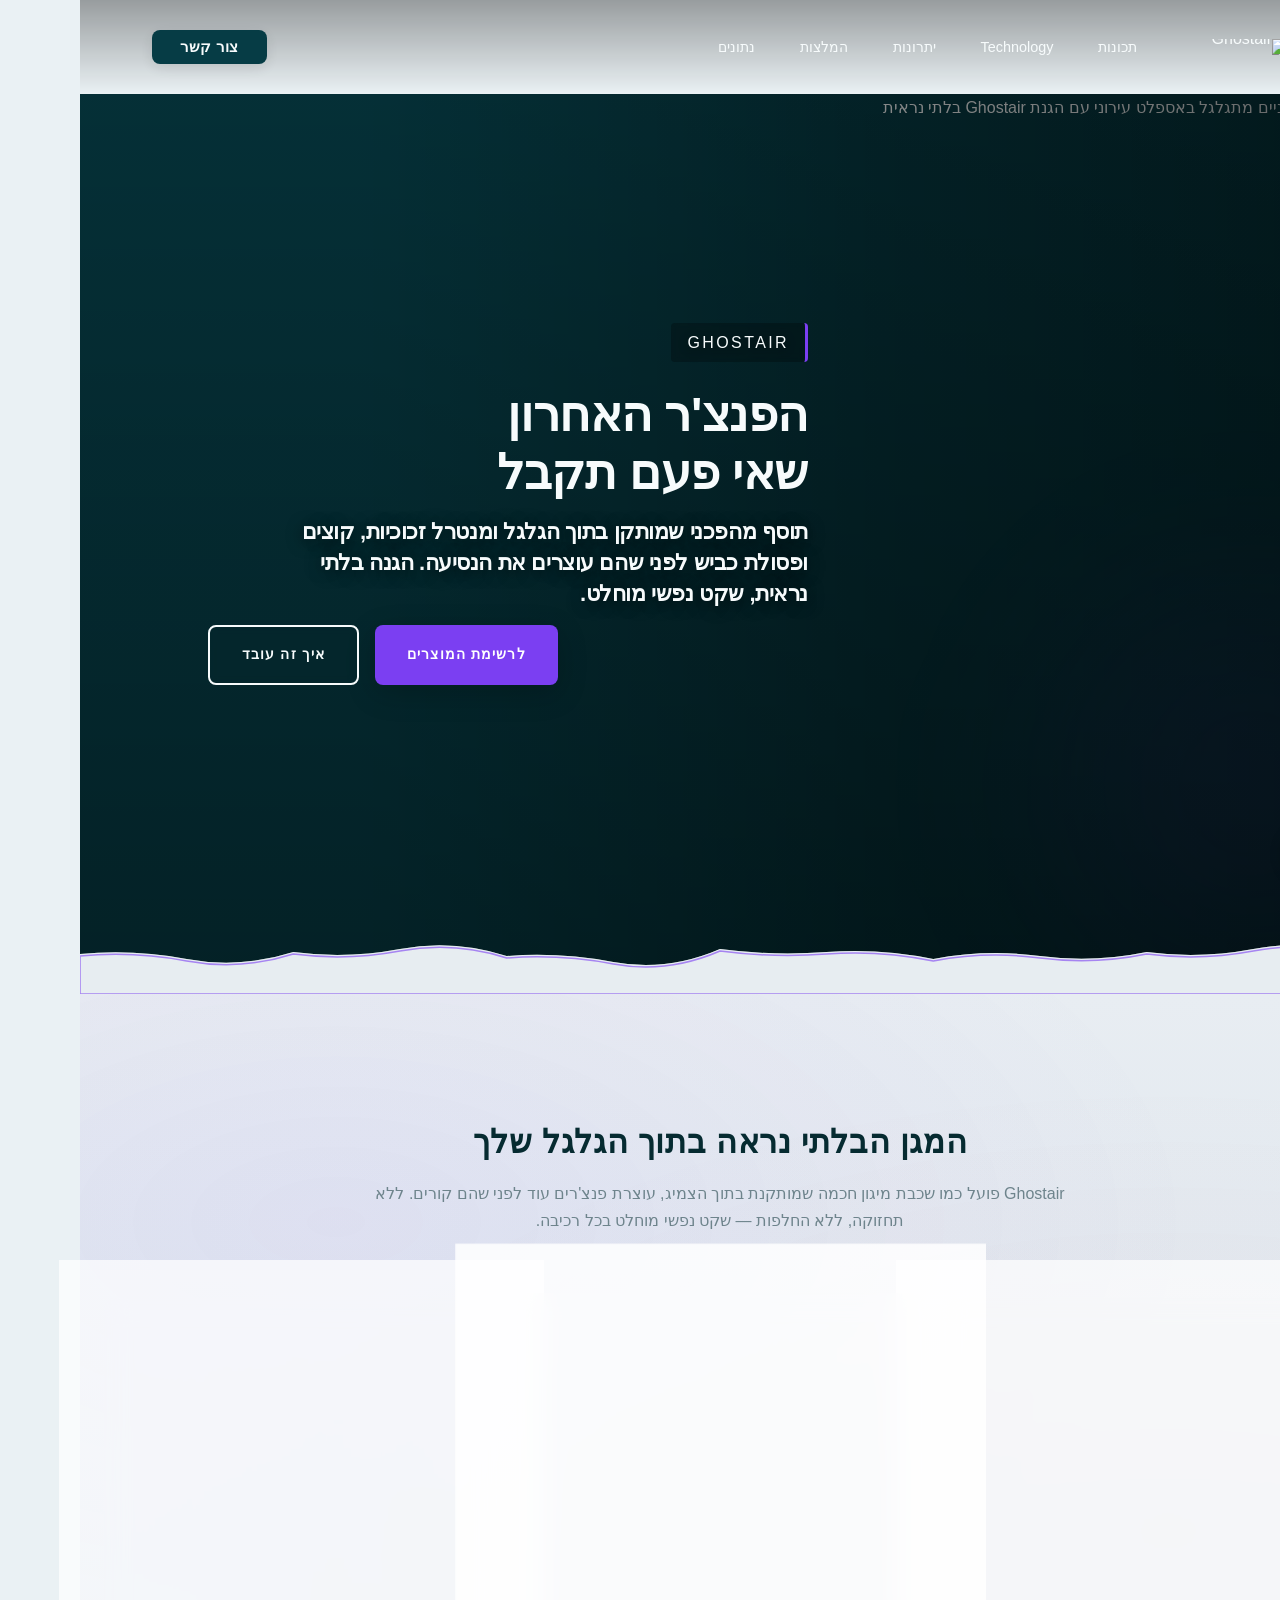
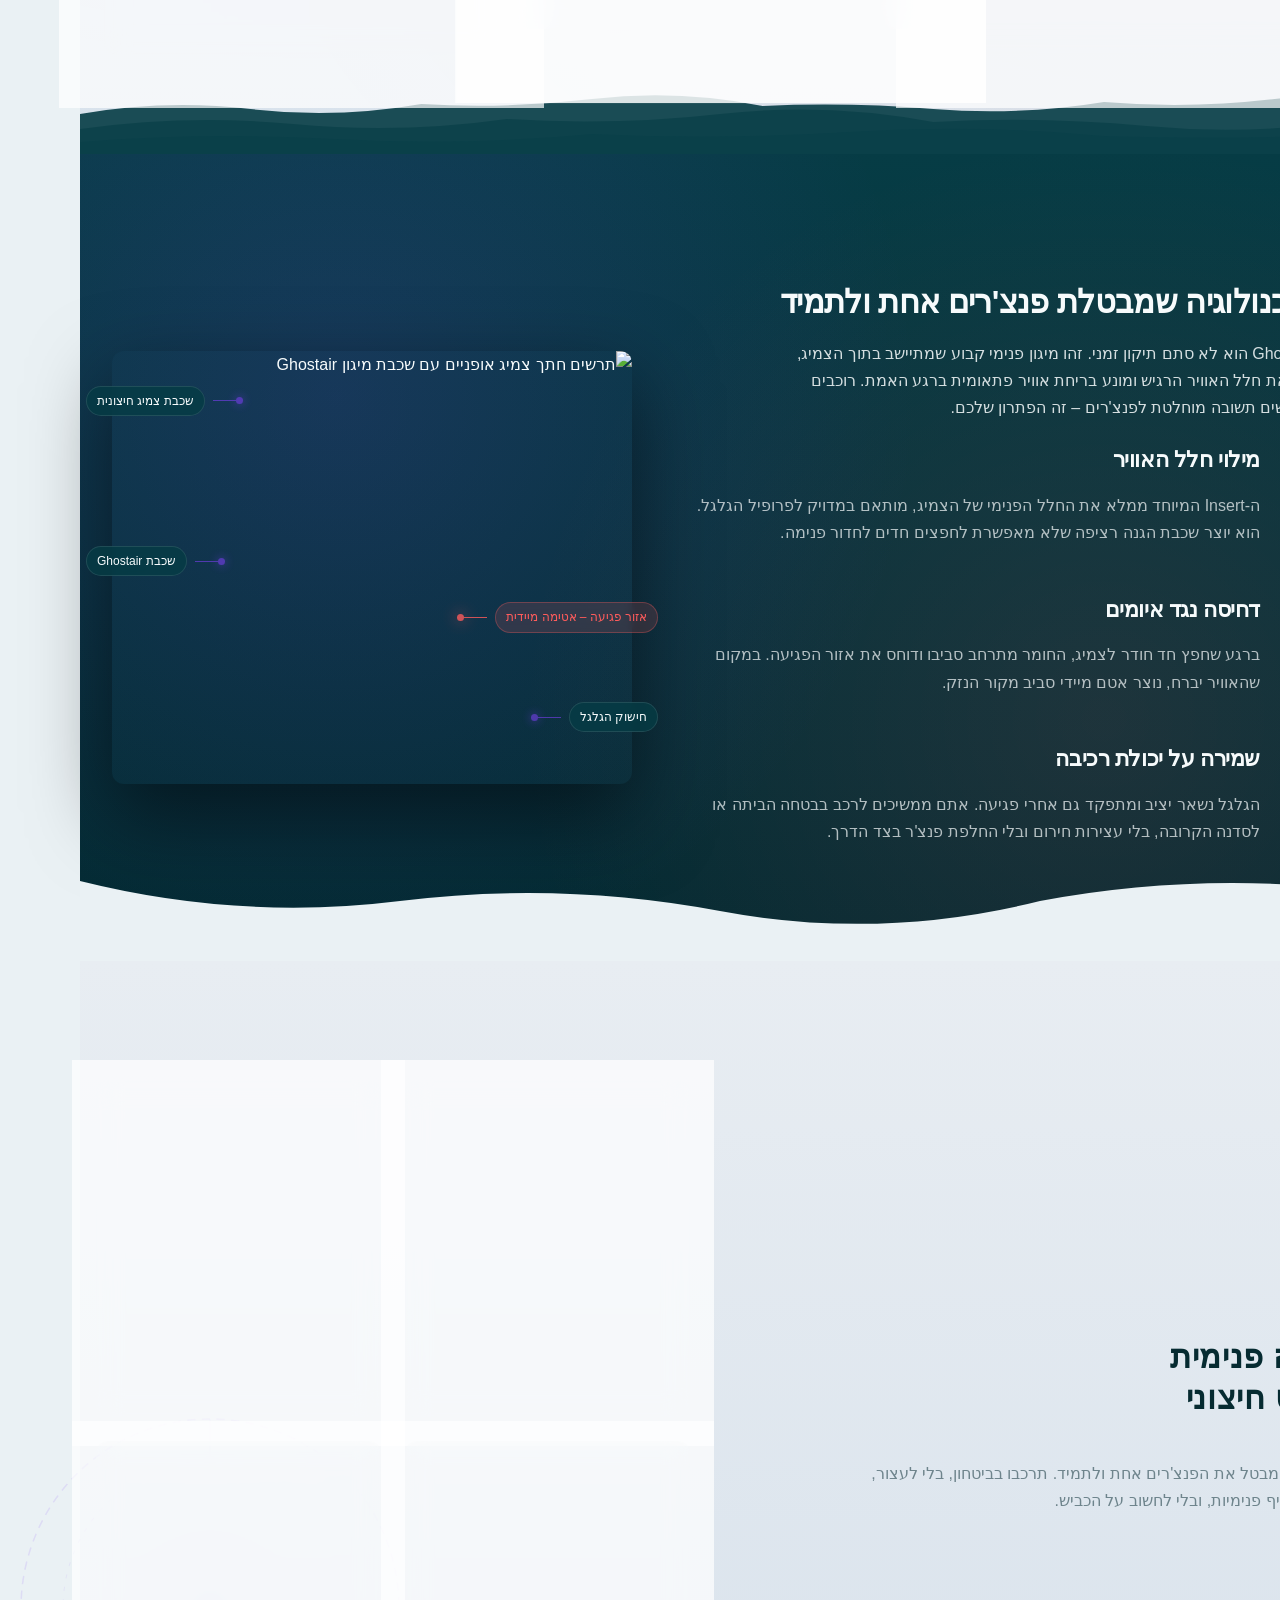
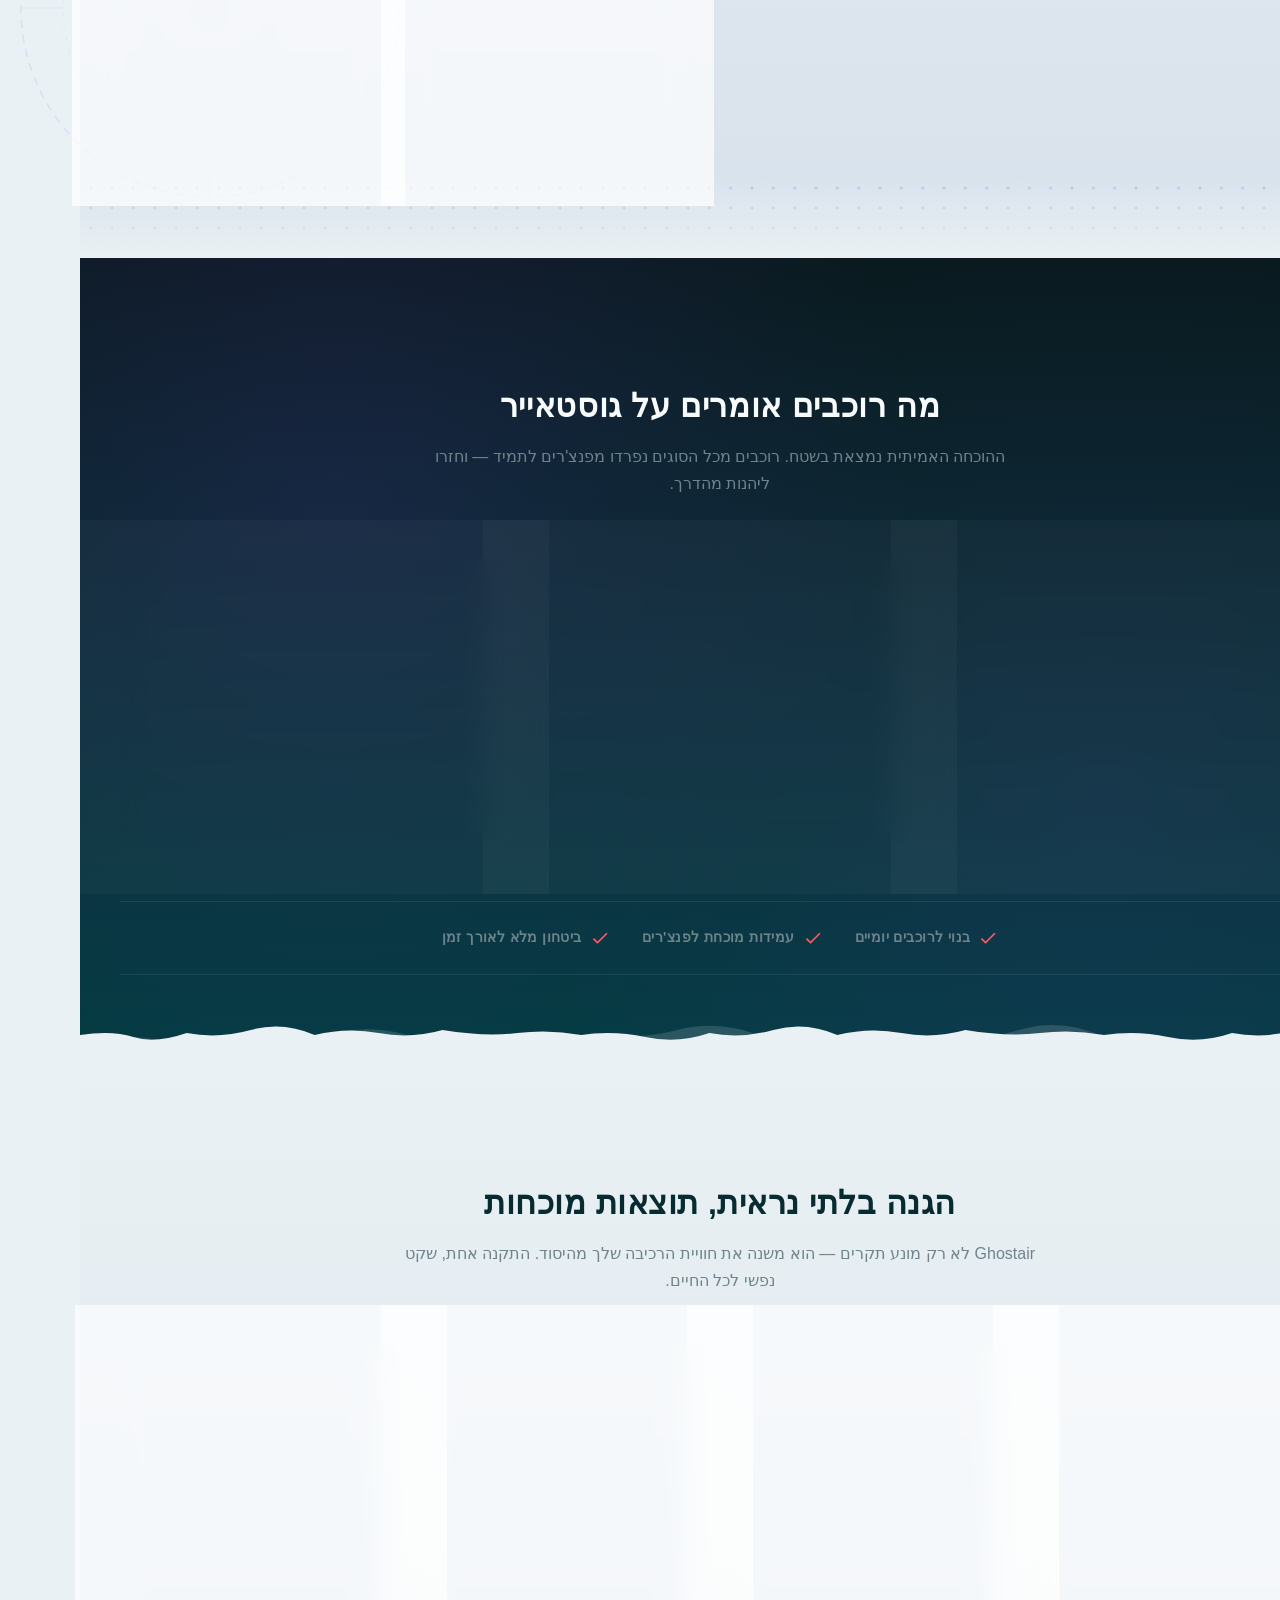
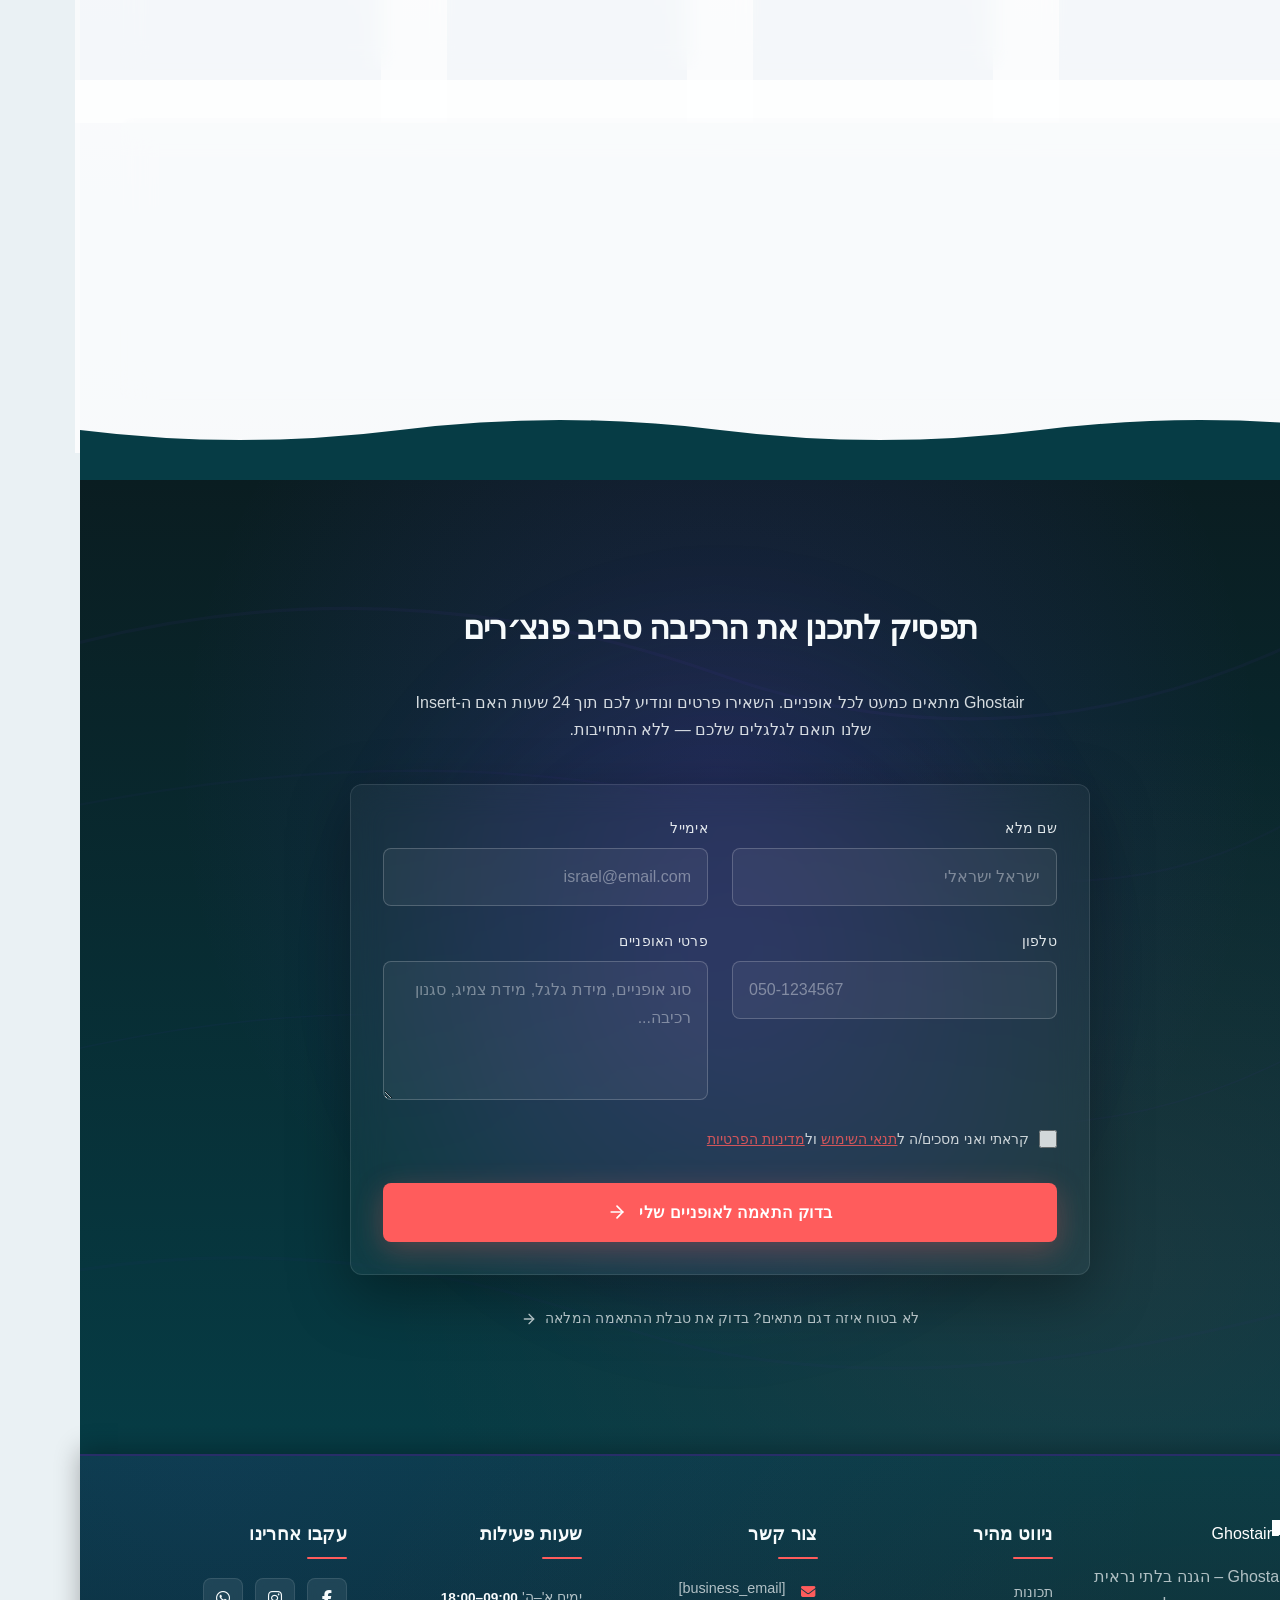
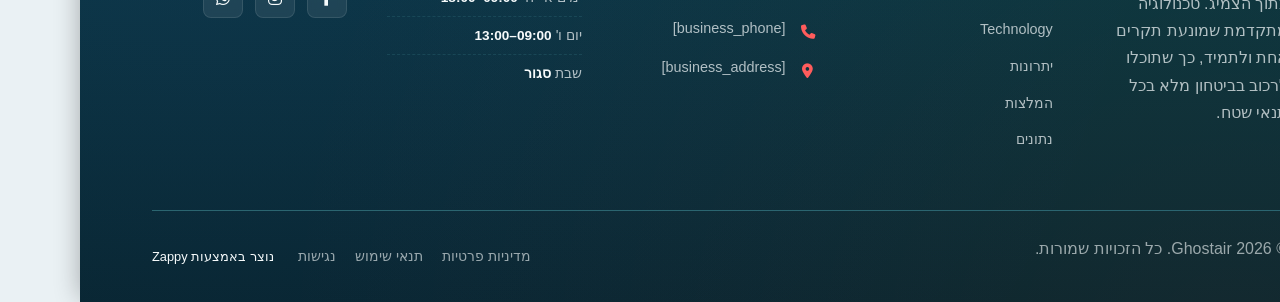
==== commit f0bb6812: "Incremental sync: 1 page(s) — text_edit" ====
--- a/public/index.html
+++ b/public/index.html
@@ -1 +1 @@
-<!doctype html><html dir="rtl" lang="he"><head><meta charset="UTF-8"><meta content="width=device-width,initial-scale=1" name="viewport"><meta content="index, follow" name="robots"><title>תשכחו מפנצ&#39;רים לתמיד — Ghostair</title><meta content="הכנסו לעולם שבו פנצ&#39;רים הם נחלת העבר. Ghostair מציעה תוסף צמיג מהפכני שמונע תקרים באופן קבוע, ומעניק לכם שקט נפשי וביטחון מלא בכל רכיבה. גלו את הפתרון הסופי לרוכבים." name="description"><meta content="Ghostair, תוסף צמיג, מניעת פנצ'רים, אביזרי אופניים, פתרון לתקרים" name="keywords"><link href="/assets/favicon.ico" rel="icon" type="image/x-icon"><link href="/assets/favicon-16x16.png" rel="icon" type="image/png" sizes="16x16"><link href="/assets/favicon-32x32.png" rel="icon" type="image/png" sizes="32x32"><link href="/assets/favicon-48x48.png" rel="icon" type="image/png" sizes="48x48"><link href="/assets/favicon-192x192.png" rel="icon" type="image/png" sizes="192x192"><link href="/assets/favicon-512x512.png" rel="icon" type="image/png" sizes="512x512"><link href="/assets/apple-touch-icon.png" rel="apple-touch-icon"><script>!function(){"use strict";var t="f46b67d1-cb57-4bf6-b161-d42bcd8194f7",e="https://api.zappy5.com/api/analytics/track",a=18e5,n=2592e6,o=!0,i=!0,r=!0;var s=function(){var e="zappy_visitor_"+t,a=null;try{if(a=localStorage.getItem(e)){var o=JSON.parse(a),i=Date.now();if(i-o.created<n)return o.lastSeen=i,localStorage.setItem(e,JSON.stringify(o)),o.id}}catch(t){console.warn("Zappy Analytics: LocalStorage not available")}var r="zv_"+Date.now()+"_"+Math.random().toString(36).substr(2,9);try{localStorage.setItem(e,JSON.stringify({id:r,created:Date.now(),lastSeen:Date.now()}))}catch(t){}return r}(),c=function(){var e="zappy_session_"+t,n=null;try{if(n=sessionStorage.getItem(e)){var o=JSON.parse(n),i=Date.now();if(i-o.timestamp<a)return o.timestamp=i,sessionStorage.setItem(e,JSON.stringify(o)),o.id}}catch(t){console.warn("Zappy Analytics: SessionStorage not available")}var r="zs_"+Date.now()+"_"+Math.random().toString(36).substr(2,9);try{sessionStorage.setItem(e,JSON.stringify({id:r,timestamp:Date.now()}))}catch(t){}return r}();function l(a,n){n=n||{};var o={website_id:t,event_type:a,page_path:window.location.pathname,referrer:document.referrer||"direct",visitor_id:s,session_id:c,metadata:n};if(navigator.sendBeacon){var i=new Blob([JSON.stringify(o)],{type:"application/json"});navigator.sendBeacon(e,i)}else fetch(e,{method:"POST",headers:{"Content-Type":"application/json"},body:JSON.stringify(o),keepalive:!0}).catch(function(t){console.warn("Zappy Analytics: Failed to track event",t)})}o&&l("pageview",{title:document.title,url:window.location.href}),i&&document.addEventListener("click",function(t){var e=t.target;if("BUTTON"===e.tagName||e.closest("button")){var a="BUTTON"===e.tagName?e:e.closest("button");l("click",{element:"button",text:a.textContent.trim().substring(0,100),id:a.id||null,class:a.className||null})}else if("A"===e.tagName||e.closest("a")){var n="A"===e.tagName?e:e.closest("a");l("navigation",{element:"link",text:n.textContent.trim().substring(0,100),href:n.href,external:n.hostname!==window.location.hostname})}},!0),r&&document.addEventListener("submit",function(t){var e=t.target;l("form_submit",{form_id:e.id||null,form_name:e.name||null,form_action:e.action||null,form_method:e.method||"GET"})},!0);var d=Date.now();window.addEventListener("beforeunload",function(){l("page_unload",{time_on_page:Math.floor((Date.now()-d)/1e3),page_path:window.location.pathname})}),window.zappyAnalytics={track:l,getVisitorId:function(){return s},getSessionId:function(){return c}}}()</script><meta content="תשכחו מפנצ&#39;רים לתמיד — Ghostair" property="og:title"><meta content="הכנסו לעולם שבו פנצ&#39;רים הם נחלת העבר. Ghostair מציעה תוסף צמיג מהפכני שמונע תקרים באופן קבוע, ומעניק לכם שקט נפשי וביטחון מלא בכל רכיבה. גלו את הפתרון הסופי לרוכבים." property="og:description"><meta content="summary_large_image" name="twitter:card"><meta content="תשכחו מפנצ&#39;רים לתמיד — Ghostair" name="twitter:title"><meta content="הכנסו לעולם שבו פנצ&#39;רים הם נחלת העבר. Ghostair מציעה תוסף צמיג מהפכני שמונע תקרים באופן קבוע, ומעניק לכם שקט נפשי וביטחון מלא בכל רכיבה. גלו את הפתרון הסופי לרוכבים." name="twitter:description"><meta content="website" property="og:type"><meta content="he_IL" property="og:locale"><link href="https://cdnjs.cloudflare.com/ajax/libs/font-awesome/6.4.0/css/all.min.css" rel="stylesheet"><style>.skip-link{position:absolute;top:0;left:0;transform:translateY(-200%);padding:12px 18px;background:var(--bg-dark,#1a1a1a);color:var(--text-light,#fff);font-weight:600;border-radius:0 0 8px 0;z-index:10000}.skip-link:focus{transform:none;outline:2px solid var(--ring,#fff);outline-offset:2px}:focus-visible{outline:2px solid var(--ring,currentColor);outline-offset:3px}</style><link href="/assets/favicon.ico" rel="icon" type="image/x-icon"><link href="/assets/favicon-16x16.png" rel="icon" type="image/png" sizes="16x16"><link href="/assets/favicon-32x32.png" rel="icon" type="image/png" sizes="32x32"><link href="/assets/favicon-48x48.png" rel="icon" type="image/png" sizes="48x48"><link href="/assets/favicon-192x192.png" rel="icon" type="image/png" sizes="192x192"><link href="/assets/favicon-512x512.png" rel="icon" type="image/png" sizes="512x512"><link href="/assets/apple-touch-icon.png" rel="apple-touch-icon"><link href="https://cdn.jsdelivr.net/npm/vanilla-cookieconsent@3/dist/cookieconsent.css" rel="stylesheet"><script src="https://cdn.jsdelivr.net/npm/vanilla-cookieconsent@3/dist/cookieconsent.umd.js"></script><script src="https://cdn.jsdelivr.net/gh/mickidum/acc_toolbar/acctoolbar/acctoolbar.min.js"></script><link href="/styles.css" rel="stylesheet"><script>window.ZAPPY_WEBSITE_ID="f46b67d1-cb57-4bf6-b161-d42bcd8194f7",window.ZAPPY_API_BASE="https://api.zappy5.com"</script><style id="zappy-dropdown-submenu-styles">#navMenu li:has(.sub-menu),.nav-menu li:has(.sub-menu),.navbar li:has(.sub-menu),nav li:has(.sub-menu){position:relative}#navMenu .sub-menu,.nav-menu .sub-menu,.navbar .sub-menu,nav .sub-menu{display:block!important;position:absolute!important;top:100%;left:0;min-width:220px;background:#fff;border-radius:8px;box-shadow:0 8px 25px rgba(0,0,0,.15);padding:8px 0;opacity:0;visibility:hidden;transform:translateY(10px);transition:all .3s ease;z-index:1000;list-style:none;pointer-events:none}#navMenu li:hover>.sub-menu,.nav-menu li:hover>.sub-menu,.navbar li:hover>.sub-menu,nav li:hover>.sub-menu{opacity:1!important;visibility:visible!important;transform:translateY(0)!important;pointer-events:auto!important}.sub-menu li{list-style:none;margin:0;padding:0}.sub-menu a{display:block!important;padding:10px 16px!important;color:var(--text-dark,#333)!important;font-weight:500;text-decoration:none;white-space:nowrap;transition:background-color .2s}.sub-menu .zappy-nav-child>a{padding-left:28px!important;font-size:.9em!important;opacity:.85!important}[dir=rtl] .sub-menu .zappy-nav-child>a,html[lang=ar] .sub-menu .zappy-nav-child>a,html[lang=he] .sub-menu .zappy-nav-child>a{padding-left:10px!important;padding-right:28px!important}.sub-menu .zappy-nav-parent>a{font-weight:600!important}.sub-menu a:hover{background-color:#f5f5f5}[dir=rtl] .nav-menu .sub-menu,[dir=rtl] .navbar .sub-menu,[dir=rtl] nav .sub-menu,html[lang=ar] .nav-menu .sub-menu,html[lang=ar] .navbar .sub-menu,html[lang=ar] nav .sub-menu,html[lang=he] .nav-menu .sub-menu,html[lang=he] .navbar .sub-menu,html[lang=he] nav .sub-menu{left:auto!important;right:0!important}.sub-menu:empty,.sub-menu:not(:has(li)):not(:has(> a)),.sub-menu:not(:has(li:not(.zappy-hidden-menu-item))):not(:has(> a)){display:none!important;opacity:0!important;visibility:hidden!important;pointer-events:none!important}li:has(.menu-group-title):hover>.sub-menu{opacity:1!important;visibility:visible!important;transform:translateY(0)!important;pointer-events:auto!important}#navMenu>li>.menu-group-title,.nav-menu>li>.menu-group-title{display:inline-block;padding:.5rem 1rem;cursor:default;user-select:none}@media (max-width:768px){#navMenu .sub-menu,.nav-menu .sub-menu,.navbar .sub-menu,nav .sub-menu{position:static!important;transform:none!important;box-shadow:none!important;background:0 0!important;max-height:0;overflow:hidden;opacity:0;visibility:hidden;transition:max-height .3s ease,opacity .3s ease;padding:0!important;border-radius:0!important}#navMenu .sub-menu.mobile-expanded,.nav-menu .sub-menu.mobile-expanded,.navbar .sub-menu.mobile-expanded{max-height:none!important;overflow-y:visible!important;opacity:1!important;visibility:visible!important;padding:8px 0 8px 16px!important}[dir=rtl] .sub-menu.mobile-expanded,html[lang=he] .sub-menu.mobile-expanded{padding:8px 16px 8px 0!important}#navMenu li:hover>.sub-menu,.nav-menu li:hover>.sub-menu,.navbar li:hover>.sub-menu,nav li:hover>.sub-menu{opacity:0;visibility:hidden;pointer-events:none}#navMenu li>.sub-menu.mobile-expanded,.nav-menu li>.sub-menu.mobile-expanded,.navbar li>.sub-menu.mobile-expanded,nav li>.sub-menu.mobile-expanded{opacity:1!important;visibility:visible!important;pointer-events:auto!important}#navMenu li:has(.sub-menu),.nav-menu li:has(.sub-menu),.navbar li:has(.sub-menu),nav li:has(.sub-menu){display:flex!important;flex-wrap:wrap!important;align-items:center!important;position:relative!important;min-height:44px!important}#navMenu li:has(.sub-menu)>a,.nav-menu li:has(.sub-menu)>a,.navbar li:has(.sub-menu)>a,nav li:has(.sub-menu)>a{flex:1!important;min-width:0!important}#navMenu li:has(.sub-menu)>.menu-group-title,.nav-menu li:has(.sub-menu)>.menu-group-title,.navbar li:has(.sub-menu)>.menu-group-title,nav li:has(.sub-menu)>.menu-group-title{flex:1!important;min-width:0!important;padding:0!important;line-height:inherit!important}#navMenu li:has(.sub-menu)>.sub-menu,.nav-menu li:has(.sub-menu)>.sub-menu,.navbar li:has(.sub-menu)>.sub-menu,nav li:has(.sub-menu)>.sub-menu{flex-basis:100%!important;width:100%!important}#navMenu li:has(.sub-menu)>a [class*=arrow],#navMenu li:has(.sub-menu)>a [class*=chevron],.nav-menu li:has(.sub-menu)>a .fa-angle-down,.nav-menu li:has(.sub-menu)>a .fa-chevron-down,.nav-menu li:has(.sub-menu)>a [class*=arrow],.nav-menu li:has(.sub-menu)>a [class*=chevron],nav li:has(.sub-menu)>a [class*=arrow],nav li:has(.sub-menu)>a [class*=chevron]{display:none!important;visibility:hidden!important}.mobile-submenu-toggle{display:flex!important;align-items:center!important;justify-content:center!important;width:44px!important;height:auto!important;background:0 0!important;border:none!important;cursor:pointer!important;color:var(--text-light)!important;position:static!important;flex-shrink:0!important;align-self:stretch!important;z-index:2!important;padding:0!important;margin:0!important}.mobile-submenu-toggle::after{content:''!important;width:0!important;height:0!important;border-left:6px solid transparent!important;border-right:6px solid transparent!important;border-top:7px solid currentColor!important;transition:transform .3s ease!important}.mobile-submenu-toggle.expanded::after{transform:rotate(180deg)!important}.sub-menu a{padding:10px 0!important;display:block!important;color:var(--text-light)!important;white-space:normal!important}.sub-menu .zappy-nav-child>a{padding-left:28px!important;font-size:.9em!important;opacity:.85!important}[dir=rtl] .sub-menu .zappy-nav-child>a,html[lang=ar] .sub-menu .zappy-nav-child>a,html[lang=he] .sub-menu .zappy-nav-child>a{padding-left:0!important;padding-right:28px!important}.sub-menu .zappy-nav-parent>a{font-weight:600!important}#navMenu.active,.nav-menu.active{max-width:100vw!important;overflow-x:hidden!important;box-sizing:border-box!important}.navbar .sub-menu li a,.zappy-products-dropdown .sub-menu a,nav.navbar .sub-menu li a{color:var(--text-light)!important}}@media (min-width:769px){.mobile-submenu-toggle{display:none!important}}</style><style id="zappy-widget-visibility">html[dir=rtl] .whatsapp-float{right:20px!important;left:auto!important}html:not([dir]) .whatsapp-float,html[dir=ltr] .whatsapp-float{left:20px!important;right:auto!important}html[dir=rtl] #mic-access-tool-general-button,html[dir=rtl] #mic-init-access-tool #mic-access-tool-general-button,html[dir=rtl] #mic-init-access-tool .mic-access-tool-general-button,html[dir=rtl] ._access-icon,html[dir=rtl] .mic-access-tool-general-button{left:20px!important;right:auto!important}html:not([dir]) #mic-access-tool-general-button,html:not([dir]) #mic-init-access-tool #mic-access-tool-general-button,html:not([dir]) #mic-init-access-tool .mic-access-tool-general-button,html:not([dir]) ._access-icon,html:not([dir]) .mic-access-tool-general-button,html[dir=ltr] #mic-access-tool-general-button,html[dir=ltr] #mic-init-access-tool #mic-access-tool-general-button,html[dir=ltr] #mic-init-access-tool .mic-access-tool-general-button,html[dir=ltr] ._access-icon,html[dir=ltr] .mic-access-tool-general-button{right:20px!important;left:auto!important}@media (max-width:768px){.whatsapp-float{display:flex!important}}@media (min-width:769px){.whatsapp-float{display:flex!important}}@media (max-width:768px){#mic-access-tool-general-button,#mic-init-access-tool #mic-access-tool-general-button,#mic-init-access-tool .mic-access-tool-general-button,._access-icon,.mic-access-tool-general-button{display:flex!important;visibility:visible!important;opacity:1!important;pointer-events:auto!important}#mic-access-tool-box.opened-mic-access-tool,#mic-init-access-tool #mic-access-tool-box.opened-mic-access-tool,.mic-access-tool-box.opened-mic-access-tool{visibility:visible!important;opacity:1!important;pointer-events:auto!important}}@media (min-width:769px){#mic-access-tool-general-button,#mic-init-access-tool #mic-access-tool-general-button,#mic-init-access-tool .mic-access-tool-general-button,._access-icon,.mic-access-tool-general-button{display:flex!important;visibility:visible!important;opacity:1!important;pointer-events:auto!important}#mic-access-tool-box.opened-mic-access-tool,#mic-init-access-tool #mic-access-tool-box.opened-mic-access-tool,.mic-access-tool-box.opened-mic-access-tool{visibility:visible!important;opacity:1!important;pointer-events:auto!important}}</style></head><body><a href="#main" class="skip-link">דלג לתוכן הראשי</a><nav class="navbar" dir="rtl"><button class="mobile-toggle" aria-label="Menu" id="mobileToggle"><svg viewBox="0 0 24 24" fill="none" height="24" width="24" class="hamburger-icon"><path d="M3 12h18M3 6h18M3 18h18" stroke="currentColor" stroke-width="2" stroke-linecap="round"></path></svg><svg viewBox="0 0 24 24" fill="none" height="24" width="24" class="close-icon" style="display:none"><path d="M18 6L6 18M6 6l12 12" stroke="currentColor" stroke-width="2" stroke-linecap="round"></path></svg></button><button class="phone-header-btn" aria-label="Call" data-phone="[business_phone]"><svg viewBox="0 0 24 24" fill="currentColor" height="20" width="20"><path d="M22 16.92v3a2 2 0 0 1-2.18 2 19.79 19.79 0 0 1-8.63-3.07 19.5 19.5 0 0 1-6-6 19.79 19.79 0 0 1-3.07-8.67A2 2 0 0 1 4.11 2h3a2 2 0 0 1 2 1.72 12.84 12.84 0 0 0 .7 2.81 2 2 0 0 1-.45 2.11L8.09 9.91a16 16 0 0 0 6 6l1.27-1.27a2 2 0 0 1 2.11-.45 12.84 12.84 0 0 0 2.81.7A2 2 0 0 1 22 16.92z"></path></svg></button><div class="nav-container"><div class="nav-right-group"><div class="nav-brand"><a href="/" class="logo-link"><img alt="Ghostair" src="/assets/site-----image-1.webp" class="logo"></a></div><ul class="nav-menu" id="navMenu"><li><a href="#features">תכונות</a></li><li><a href="#technology">Technology</a></li><li><a href="#benefits">יתרונות</a></li><li><a href="#testimonials">המלצות</a></li><li><a href="#stats">נתונים</a></li><li class="mobile-contact-link nav-cta-mobile-item"><a href="#cta" class="nav-cta-btn">צור קשר</a></li></ul></div><div class="nav-cta-container"><a href="#cta" class="nav-cta-btn">צור קשר</a></div></div></nav><script>window.addEventListener("load",function(){const e=document.querySelector(".navbar, nav, header");if(!e)return void console.log("[Navbar] Navbar element not found");let t=document.getElementById("mobileToggle")||document.querySelector(".mobile-toggle")||document.querySelector(".hamburger")||document.querySelector(".hamburger-menu")||document.querySelector(".menu-toggle")||document.querySelector(".burger-menu")||document.querySelector('[aria-label="Menu"]')||document.querySelector('[aria-label="תפריט"]');const o=document.querySelector(".phone-header-btn"),n=window.getComputedStyle(e);let r=n.backgroundColor;if(console.log("[Navbar] Initial navbar background:",r),"transparent"===r||"rgba(0, 0, 0, 0)"===r||r.startsWith("rgba")&&r.includes(", 0)")){const e=n.backgroundImage;if(e&&"none"!==e)console.log("[Navbar] Navbar has background image/gradient, using dark text"),r="rgb(240, 240, 240)";else{const e=window.getComputedStyle(document.body).backgroundColor;console.log("[Navbar] Navbar transparent, using body background:",e),r=e}}const a=r.match(/\d+/g);if(a&&a.length>=3){const e=(.299*parseInt(a[0])+.587*parseInt(a[1])+.114*parseInt(a[2]))/255;console.log("[Navbar] Mobile button colors preserved from Claude CSS (luminance:",e.toFixed(2)+")");const n=document.createElement("style");n.id="zappy-mobile-nav-fix";document.documentElement.lang;document.documentElement.dir,n.textContent='\n        /* Hide mobile buttons on desktop, show only on mobile */\n        @media (min-width: 769px) {\n          .mobile-toggle,\n          .phone-header-btn {\n            display: none !important;\n          }\n        }\n        \n        /* Show and position mobile buttons correctly on mobile */\n        @media (max-width: 768px) {\n          .navbar,\n          nav.navbar {\n            min-height: 70px !important;\n          }\n\n          .mobile-toggle,\n          .phone-header-btn {\n            position: absolute !important;\n            top: 0 !important;\n            bottom: 0 !important;\n            margin-top: auto !important;\n            margin-bottom: auto !important;\n            transform: none !important;\n            z-index: 1001 !important;\n            display: flex !important;\n            align-items: center !important;\n            justify-content: center !important;\n            width: 36px !important;\n            height: 36px !important;\n            border-radius: 50% !important;\n            border: none !important;\n            cursor: pointer !important;\n            padding: 6px !important;\n            background: none !important;\n            color: var(--nav-text, var(--text-light)) !important;\n            touch-action: manipulation !important;\n            -webkit-tap-highlight-color: transparent !important;\n          }\n\n          html[data-zappy-site-type="ecommerce"] .phone-header-btn,\n          body[data-zappy-site-type="ecommerce"] .phone-header-btn,\n          html[data-zappy-site-type="ecommerce"] header .phone-header-btn,\n          html[data-zappy-site-type="ecommerce"] nav .phone-header-btn {\n            display: none !important;\n            visibility: hidden !important;\n            width: 0 !important;\n            height: 0 !important;\n            min-width: 0 !important;\n            overflow: hidden !important;\n          }\n          \n          /* LTR positioning (default): hamburger LEFT, phone RIGHT */\n          html:not([dir="rtl"]):not([lang="he"]):not([lang="ar"]) .mobile-toggle,\n          html[dir="ltr"] .mobile-toggle {\n            left: 12px !important;\n            right: auto !important;\n          }\n          html:not([dir="rtl"]):not([lang="he"]):not([lang="ar"]) .phone-header-btn,\n          html[dir="ltr"] .phone-header-btn {\n            right: 12px !important;\n            left: auto !important;\n          }\n          \n          /* RTL positioning: hamburger RIGHT, phone LEFT */\n          html[dir="rtl"] .mobile-toggle,\n          html[lang="he"] .mobile-toggle,\n          html[lang="ar"] .mobile-toggle {\n            right: 12px !important;\n            left: auto !important;\n          }\n          html[dir="rtl"] .phone-header-btn,\n          html[lang="he"] .phone-header-btn,\n          html[lang="ar"] .phone-header-btn {\n            left: 12px !important;\n            right: auto !important;\n          }\n          \n          /* CRITICAL: Ensure nav-container has min-height on mobile */\n          /* All children are positioned absolutely/fixed on mobile, so height:auto collapses to 0 */\n          .nav-container {\n            min-height: 70px !important;\n            position: relative !important;\n          }\n          \n          /* Ensure SVG icons are properly sized and inherit color */\n          .mobile-toggle svg,\n          .phone-header-btn svg {\n            width: 24px !important;\n            height: 24px !important;\n            /* Don\'t force display - let JavaScript control hamburger/close toggle */\n          }\n          \n          /* Reset nav-cta-container on mobile - remove desktop box-shadow/padding */\n          /* that creates a visible ghost box when CTA button is hidden */\n          .nav-cta-container {\n            box-shadow: none !important;\n            padding: 0 !important;\n          }\n          \n          /* Hide nav-cta-container entirely on mobile when there\'s no lang-switcher */\n          /* (only the CTA button is inside, and it\'s hidden on mobile) */\n          .nav-cta-container:not(:has(.lang-switcher)) {\n            display: none !important;\n          }\n          \n          /* CRITICAL: Prevent hero image fade gradient from bleeding over headline text */\n          /* The .image-fade-gradient has bottom: -30px (extends below parent) */\n          /* On mobile stacked layout, this overlaps the h1 text below the image */\n          .hero-image-column {\n            overflow: hidden !important;\n          }\n          .image-fade-gradient {\n            bottom: 0 !important;\n          }\n          \n          /* Hide desktop language switcher on mobile - hamburger menu handles it */\n          /* High specificity to override stored CSS */\n          .lang-switcher,\n          .nav-cta-container .lang-switcher,\n          .nav-container .lang-switcher,\n          .navbar .lang-switcher,\n          .navbar .nav-cta-container .lang-switcher {\n            display: none !important;\n          }\n        }\n      ';const r=document.getElementById("zappy-mobile-nav-fix");r&&r.remove(),document.head.appendChild(n),console.log("[Navbar] Critical CSS injected for mobile nav positioning");const i=window.innerWidth<=768;if(t){const e=t.querySelector(".hamburger-icon"),o=t.querySelector(".close-icon");e&&(e.style.setProperty("width","24px","important"),e.style.setProperty("height","24px","important"),e.style.setProperty("display","block","important")),o&&(o.style.setProperty("width","24px","important"),o.style.setProperty("height","24px","important"),o.style.setProperty("display","none","important")),i?(t.style.setProperty("position","absolute","important"),t.style.setProperty("top","0","important"),t.style.setProperty("bottom","0","important"),t.style.setProperty("margin-top","auto","important"),t.style.setProperty("margin-bottom","auto","important"),t.style.setProperty("transform","none","important"),t.style.setProperty("z-index","1001","important"),t.style.removeProperty("left"),t.style.removeProperty("right"),console.log("[Navbar] Mobile toggle positioning applied (mobile viewport)")):(t.style.removeProperty("position"),t.style.removeProperty("top"),t.style.removeProperty("transform"),t.style.removeProperty("z-index"),t.style.removeProperty("left"),t.style.removeProperty("right"),console.log("[Navbar] Desktop viewport - cleared mobile toggle inline positioning"))}if(o){const e=o.querySelector("svg");e&&(e.style.width="24px",e.style.height="24px",e.setAttribute("width","24"),e.setAttribute("height","24")),i?(o.style.setProperty("position","absolute","important"),o.style.setProperty("top","0","important"),o.style.setProperty("bottom","0","important"),o.style.setProperty("margin-top","auto","important"),o.style.setProperty("margin-bottom","auto","important"),o.style.setProperty("transform","none","important"),o.style.setProperty("z-index","1001","important"),o.style.removeProperty("left"),o.style.removeProperty("right"),console.log("[Navbar] Phone button positioning applied (mobile viewport)")):(o.style.removeProperty("position"),o.style.removeProperty("top"),o.style.removeProperty("transform"),o.style.removeProperty("z-index"),o.style.removeProperty("left"),o.style.removeProperty("right"),console.log("[Navbar] Desktop viewport - cleared phone button inline positioning"))}}else console.log("[Navbar] Could not parse background color:",r);t=document.getElementById("mobileToggle")||document.querySelector(".mobile-toggle")||document.querySelector(".hamburger")||document.querySelector(".hamburger-menu")||document.querySelector(".menu-toggle")||document.querySelector(".burger-menu")||document.querySelector('[aria-label="Menu"]')||document.querySelector('[aria-label="תפריט"]');const i=document.getElementById("navMenu")||document.querySelector(".nav-menu")||document.querySelector(".nav-links")||document.querySelector("nav ul:not(.submenu)");if(!t||!i)return void console.log("[Navbar] Mobile toggle or menu not found:",{toggle:!!t,menu:!!i});i.id||(i.id="navMenu"),console.log("[Navbar] Initializing mobile menu...");const l=t.cloneNode(!0);t.parentNode.replaceChild(l,t);var s=0;function p(e){var t=Date.now();t-s<300||(s=t,function(e){e.preventDefault(),e.stopPropagation();const t=l.querySelector(".hamburger-icon"),o=l.querySelector(".close-icon");i.classList.contains("active")?(i.classList.remove("active"),t&&t.style.setProperty("display","block","important"),o&&o.style.setProperty("display","none","important"),document.body.style.overflow="",document.body.classList.remove("menu-open"),console.log("[Navbar] Menu closed")):(i.classList.add("active"),t&&t.style.setProperty("display","none","important"),o&&o.style.setProperty("display","block","important"),document.body.style.overflow="hidden",document.body.classList.add("menu-open"),console.log("[Navbar] Menu opened"))}(e))}l.addEventListener("click",p),l.addEventListener("touchend",p),document.addEventListener("keydown",function(e){if(("Escape"===e.key||"Esc"===e.key)&&i.classList.contains("active")){const e=l.querySelector(".hamburger-icon"),t=l.querySelector(".close-icon");i.classList.remove("active"),e&&e.style.setProperty("display","block","important"),t&&t.style.setProperty("display","none","important"),document.body.style.overflow="",document.body.classList.remove("menu-open"),console.log("[Navbar] Menu closed (Escape)")}}),i.querySelectorAll("a").forEach(function(e){e.addEventListener("click",function(){if("#"===this.getAttribute("href"))return;const e=l.querySelector(".hamburger-icon"),t=l.querySelector(".close-icon");i.classList.remove("active"),e&&e.style.setProperty("display","block","important"),t&&t.style.setProperty("display","none","important"),document.body.style.overflow="",document.body.classList.remove("menu-open"),console.log("[Navbar] Menu closed (link clicked)")})});var m=i.querySelectorAll(".dropdown-toggle");m.forEach(function(e){e.addEventListener("click",function(e){e.preventDefault(),e.stopPropagation();var t=this.closest(".nav-dropdown");t&&(t.parentNode.querySelectorAll(".nav-dropdown.open").forEach(function(e){e!==t&&e.classList.remove("open")}),t.classList.toggle("open"),console.log("[Navbar] Dropdown toggled:",t.classList.contains("open")?"open":"closed"))})}),document.addEventListener("click",function(e){e.target.closest(".nav-dropdown")||document.querySelectorAll(".nav-dropdown.open").forEach(function(e){e.classList.remove("open")})}),console.log("[Navbar] Dropdown handlers initialized for "+m.length+" dropdowns"),o&&o.addEventListener("click",function(){const e=document.querySelectorAll('a[href^="tel:"]'),t=e.length>0?e[0].getAttribute("href").replace("tel:",""):"[business_phone]";window.location.href="tel:"+t,console.log("[Navbar] Phone button clicked")}),console.log("[Navbar] Mobile menu initialized successfully")})</script><main id="main"><section class="index-hero-section" data-band-index="0" data-layout-spec="בית-hero" id="hero" data-hero-type="fullscreen-scrim"><img alt="צמיג אופניים מתגלגל באספלט עירוני עם הגנת Ghostair בלתי נראית" src="/assets/site-index-hero-image-1.webp" class="index-hero-bg" data-context="A cinematic close-up of a bicycle wheel rolling through misty urban asphalt at dusk, with abstract airflow ribbons and subtle puncture particles being deflected around the tire. The atmosphere is bold, protective, and science-meets-cycling. Dark, moody, premium lighting." data-element-id="img-1783340221624-3054bfzbj" data-element-type="image" data-hero-background="true" data-hero-bg="true" data-placeholder="index-hero-image-1" fetchpriority="high" height="600" loading="eager" style="pointer-events:auto !important" width="1200"><div class="index-hero-scrim" aria-hidden="true"></div><div class="index-hero-purple-blob" aria-hidden="true"></div><div class="index-hero-overlay-group"><p class="index-hero-eyebrow" style="color:rgb(247, 251, 252) !important">Ghostair</p><h1 class="index-hero-headline">הפנצ'ר האחרון<br>שאי פעם תקבל</h1><h3 class="index-hero-subtitle">תוסף מהפכני שמותקן בתוך הגלגל ומנטרל זכוכיות, קוצים ופסולת כביש לפני שהם עוצרים את הנסיעה. הגנה בלתי נראית, שקט נפשי מוחלט.</h3><div class="index-hero-cta-group"><a href="#contact" class="index-hero-cta-primary" data-element-id="btn-1783340267938-anyxeerbh" data-element-type="button" data-native-element="true" style="outline:none">לרשימת המוצרים</a> <a href="#technology" class="index-hero-cta-secondary" data-element-id="btn-1783340300787-iixfww8v9" data-element-type="button" data-native-element="true" style="outline:none;color:rgb(247, 251, 252) !important;border-color:rgb(247, 251, 252) !important;background-color:transparent !important;background-image:none !important">איך זה עובד</a></div></div><div class="index-hero-divider-wrapper" aria-hidden="true"><svg viewBox="0 0 1200 80" xmlns="http://www.w3.org/2000/svg" preserveAspectRatio="none" aria-hidden="true" data-no-icon-edit="true"><defs><linearGradient id="heroDividerGradient" x1="0%" x2="100%" y1="0%" y2="0%"><stop offset="0%" stop-color="#7B3FF2" stop-opacity="0.4"></stop><stop offset="100%" stop-color="#7B3FF2" stop-opacity="0"></stop></linearGradient></defs><path d="M0,80 L0,40 Q50,35 100,45 T200,38 Q250,45 300,35 T400,42 Q450,38 500,48 T600,35 Q650,42 700,38 T800,45 Q850,35 900,42 T1000,38 Q1050,45 1100,35 T1200,40 L1200,80 Z" fill="#E8EDF2"></path><path d="M0,80 L0,40 Q50,35 100,45 T200,38 Q250,45 300,35 T400,42 Q450,38 500,48 T600,35 Q650,42 700,38 T800,45 Q850,35 900,42 T1000,38 Q1050,45 1100,35 T1200,40 L1200,80 Z" fill="#E8EDF2" opacity="0.5"></path><path d="M0,80 L0,42 Q50,37 100,47 T200,40 Q250,47 300,37 T400,44 Q450,40 500,50 T600,37 Q650,44 700,40 T800,47 Q850,37 900,44 T1000,40 Q1050,47 1100,37 T1200,42 L1200,80 Z" fill="#E8EDF2" opacity="0.6" stroke="#7B3FF2" stroke-width="1.5"></path></svg></div></section><section class="index-features-section" data-band-index="1" data-layout-spec="בית-features" id="features" dir="rtl"><div class="index-features-section__container"><div class="index-features-section__intro"><h2 class="index-features-section__title">המגן הבלתי נראה בתוך הגלגל שלך</h2><p class="index-features-section__subtitle">Ghostair פועל כמו שכבת מיגון חכמה שמותקנת בתוך הצמיג, עוצרת פנצ'רים עוד לפני שהם קורים. ללא תחזוקה, ללא החלפות — שקט נפשי מוחלט בכל רכיבה.</p></div><div class="index-features-section__grid"><div class="index-features-section__card"><div class="index-features-section__card-icon"><svg viewBox="0 0 48 48" xmlns="http://www.w3.org/2000/svg" fill="none" data-element-type="icon" data-icon-type="svg"><circle cx="24" cy="24" r="22" stroke="currentColor" stroke-width="1.5" stroke-dasharray="4 4"></circle><circle cx="24" cy="24" r="16" opacity="0.6" stroke="currentColor" stroke-width="1.2"></circle><circle cx="24" cy="24" r="8" opacity="0.8" fill="currentColor"></circle><path d="M12 24H36" stroke="var(--accent)" stroke-width="2" stroke-linecap="round"></path><path d="M24 12V36" stroke="var(--accent)" stroke-width="2" stroke-linecap="round"></path></svg></div><h3 class="index-features-section__card-title">עוצר פנצ'רים לפני שהם עוצרים אותך</h3><p class="index-features-section__card-text">זכוכיות, קוצים, מסמרים ושברי מתכת — Ghostair סופג את הפגיעה ומונע מהחדירה להגיע לפנימית. גם בשטח עירוני קשוח וגם בדרכי עפר משובשות, הצמיג נשאר אטום לחלוטין.</p><div class="index-features-section__card-pattern" aria-hidden="true"></div></div><div class="index-features-section__card index-features-section__card--emphasized"><div class="index-features-section__card-icon"><svg viewBox="0 0 48 48" xmlns="http://www.w3.org/2000/svg" fill="none" data-element-type="icon" data-icon-type="svg"><circle cx="24" cy="24" r="22" stroke="currentColor" stroke-width="1.5" stroke-dasharray="4 4"></circle><circle cx="24" cy="24" r="16" opacity="0.6" stroke="currentColor" stroke-width="1.2"></circle><circle cx="24" cy="24" r="8" opacity="0.8" fill="currentColor"></circle><path d="M16 24L22 30L32 18" stroke="var(--accent)" stroke-width="2.5" stroke-linecap="round" stroke-linejoin="round"></path></svg></div><h3 class="index-features-section__card-title">פתרון חד-פעמי לרכיבה יומיומית</h3><p class="index-features-section__card-text">בין אם אתה רוכב לעבודה כל בוקר, יוצא לאימון סוף שבוע או מטייל עם המשפחה — Ghostair מותקן פעם אחת ומחזיק מעמד לאורך כל חיי הצמיג. בלי פשרות, בלי תקלות.</p><div class="index-features-section__card-pattern" aria-hidden="true"></div></div><div class="index-features-section__card"><div class="index-features-section__card-icon"><svg viewBox="0 0 48 48" xmlns="http://www.w3.org/2000/svg" fill="none" data-element-type="icon" data-icon-type="svg"><circle cx="24" cy="24" r="22" stroke="currentColor" stroke-width="1.5" stroke-dasharray="4 4"></circle><circle cx="24" cy="24" r="16" opacity="0.6" stroke="currentColor" stroke-width="1.2"></circle><circle cx="24" cy="24" r="8" opacity="0.8" fill="currentColor"></circle><path d="M24 14V24M24 30H24.01" stroke="var(--accent)" stroke-width="2.5" stroke-linecap="round"></path></svg></div><h3 class="index-features-section__card-title">רוכב עם לחץ אוויר, לא עם לחץ נפשי</h3><p class="index-features-section__card-text">תשכח מהפחד מהפנצ'ר באמצע שום מקום. עם Ghostair אתה חופשי להתמקד בדרך, בנוף ובקצב — בידיעה שהגלגלים שלך מוגנים באופן מוחלט, בכל תנאי שטח ומזג אוויר.</p><div class="index-features-section__card-pattern" aria-hidden="true"></div></div></div></div><div class="index-features-section__divider-wrapper" aria-hidden="true"><svg viewBox="0 0 1200 100" xmlns="http://www.w3.org/2000/svg" preserveAspectRatio="none" aria-hidden="true" data-no-icon-edit="true"><path d="M0,100 L0,60 Q80,45 160,55 T320,50 Q400,55 480,45 T640,52 Q720,48 800,55 T960,48 Q1040,55 1120,45 T1200,50 L1200,100 Z" fill="#063C45" opacity="0.9"></path><path d="M0,100 L0,75 Q100,60 200,70 T400,65 Q500,72 600,60 T800,68 Q900,62 1000,72 T1200,65 L1200,100 Z" fill="#063C45" opacity="0.6"></path><path d="M0,100 L0,88 Q120,78 240,85 T480,80 Q600,86 720,78 T960,82 Q1080,86 1200,80 L1200,100 Z" fill="#063C45" opacity="0.3"></path></svg></div></section><section class="index-technology-section" data-band-index="2" data-layout-spec="בית-technology" id="technology"><div class="index-technology-section-container"><div class="index-technology-content"><h2>הטכנולוגיה שמבטלת פנצ'רים אחת ולתמיד</h2><p class="index-technology-intro">ה-Ghostair הוא לא סתם תיקון זמני. זהו מיגון פנימי קבוע שמתיישב בתוך הצמיג, אוטם את חלל האוויר הרגיש ומונע בריחת אוויר פתאומית ברגע האמת. רוכבים שמחפשים תשובה מוחלטת לפנצ'רים – זה הפתרון שלכם.</p><div class="index-technology-steps"><div class="index-technology-step"><div class="step-number-wrapper"><span class="step-number">01</span><div class="step-line"></div></div><div class="step-content"><h3>מילוי חלל האוויר</h3><p>ה-Insert המיוחד ממלא את החלל הפנימי של הצמיג, מותאם במדויק לפרופיל הגלגל. הוא יוצר שכבת הגנה רציפה שלא מאפשרת לחפצים חדים לחדור פנימה.</p></div></div><div class="index-technology-step"><div class="step-number-wrapper"><span class="step-number">02</span><div class="step-line"></div></div><div class="step-content"><h3>דחיסה נגד איומים</h3><p>ברגע שחפץ חד חודר לצמיג, החומר מתרחב סביבו ודוחס את אזור הפגיעה. במקום שהאוויר יברח, נוצר אטם מיידי סביב מקור הנזק.</p></div></div><div class="index-technology-step"><div class="step-number-wrapper"><span class="step-number">03</span><div class="step-line"></div></div><div class="step-content"><h3>שמירה על יכולת רכיבה</h3><p>הגלגל נשאר יציב ומתפקד גם אחרי פגיעה. אתם ממשיכים לרכב בבטחה הביתה או לסדנה הקרובה, בלי עצירות חירום ובלי החלפת פנצ'ר בצד הדרך.</p></div></div></div></div><div class="index-technology-media"><div class="diagram-container"><img alt="תרשים חתך צמיג אופניים עם שכבת מיגון Ghostair" src="/assets/site-index-technology-image-1.webp" data-context="A premium technical cutaway diagram of a bicycle tire cross-section. The tire is transparent with a glowing ultraviolet insert layer seated inside. A sharp debris object contacts the outer tread, and a pulse of coral-orange light highlights the impact point where the insert compresses. Deep teal background with subtle radial gradients. The style is a clean cycling engineering visual, not a generic product photo." data-placeholder="index-technology-image-1" height="500" loading="lazy" width="600" decoding="async"><div class="annotation annotation-top-right"><span class="annotation-line"></span> <span class="annotation-text">שכבת צמיג חיצונית</span></div><div class="annotation annotation-bottom-left"><span class="annotation-line"></span> <span class="annotation-text">חישוק הגלגל</span></div><div class="annotation annotation-center-right"><span class="annotation-line"></span> <span class="annotation-text">שכבת Ghostair</span></div><div class="annotation annotation-impact"><span class="annotation-line"></span> <span class="annotation-text">אזור פגיעה – אטימה מיידית</span></div></div></div></div><div class="index-technology-divider-wrapper"><svg viewBox="0 0 1200 100" xmlns="http://www.w3.org/2000/svg" preserveAspectRatio="none" aria-hidden="true" data-no-icon-edit="true"><path d="M0,100 L0,20 Q150,60 300,40 Q450,20 600,50 Q750,80 900,40 Q1050,10 1200,30 L1200,100 Z" fill="var(--bg-light)"></path></svg></div></section><section class="index-benefits-section" data-band-index="3" data-layout-spec="בית-benefits" id="benefits" dir="rtl"><div class="index-benefits-section__container"><div class="index-benefits-section__editorial-grid"><header class="index-benefits-section__text-block"><h2 class="index-benefits-section__heading">הגנה פנימית<br>שקט חיצוני</h2><p class="index-benefits-section__subheading">Ghostair מבטל את הפנצ'רים אחת ולתמיד. תרכבו בביטחון, בלי לעצור, בלי להחליף פנימיות, ובלי לחשוב על הכביש.</p></header><div class="index-benefits-section__benefits-grid"><article class="index-benefits-section__benefit-card"><div class="index-benefits-section__benefit-icon-wrap"><svg viewBox="0 0 24 24" xmlns="http://www.w3.org/2000/svg" fill="none" data-element-type="icon" data-icon-type="svg" class="index-benefits-section__benefit-icon"><path d="M12 2C6.48 2 2 6.48 2 12s4.48 10 10 10 10-4.48 10-10S17.52 2 12 2zm-1 17.93c-3.95-.49-7-3.85-7-7.93 0-.62.08-1.21.21-1.79L9 15v1c0 1.1.9 2 2 2v1.93zm6.9-2.54c-.26-.81-1-1.39-1.9-1.39h-1v-3c0-.55-.45-1-1-1H8v-2h2c.55 0 1-.45 1-1V7h2c1.1 0 2-.9 2-2v-.41c2.93 1.19 5 4.06 5 7.41 0 2.08-.8 3.97-2.1 5.39z" fill="currentColor"></path></svg></div><h3 class="index-benefits-section__benefit-title">פחות עצירות בצד הדרך</h3><p class="index-benefits-section__benefit-text">התוסף הפנימי סופג את הפגיעות במקומכם. הפנצ'ר נשאר נחלת העבר, ואתם נשארים על האוכף.</p></article><article class="index-benefits-section__benefit-card"><div class="index-benefits-section__benefit-icon-wrap"><svg viewBox="0 0 24 24" xmlns="http://www.w3.org/2000/svg" fill="none" data-element-type="icon" data-icon-type="svg" class="index-benefits-section__benefit-icon"><path d="M19 3H5c-1.1 0-2 .9-2 2v14c0 1.1.9 2 2 2h14c1.1 0 2-.9 2-2V5c0-1.1-.9-2-2-2zm0 16H5V5h14v14zm-5-7l-3 3.72L9 13l-3 4h12l-4-5z" fill="currentColor"></path></svg></div><h3 class="index-benefits-section__benefit-title">התלות בפנימיות חד-פעמיות נעלמת</h3><p class="index-benefits-section__benefit-text">לא תצטרכו לסחוב ערכת תיקונים או לחפש פנימית חלופית. Ghostair הופך כל גלגל לחסין פנצ'רים מרגע ההתקנה.</p></article><article class="index-benefits-section__benefit-card"><div class="index-benefits-section__benefit-icon-wrap"><svg viewBox="0 0 24 24" xmlns="http://www.w3.org/2000/svg" fill="none" data-element-type="icon" data-icon-type="svg" class="index-benefits-section__benefit-icon"><path d="M12 2L4 5v6.09c0 5.05 3.41 9.76 8 10.91 4.59-1.15 8-5.86 8-10.91V5l-8-3zm0 15c-2.76 0-5-2.24-5-5s2.24-5 5-5 5 2.24 5 5-2.24 5-5 5zm-1-6.41l-1.29-1.29L8.29 10.71l2.41 2.41 4.59-4.59-1.41-1.41L11 10.59z" fill="currentColor"></path></svg></div><h3 class="index-benefits-section__benefit-title">ביטחון מלא בנסיעה היומית</h3><p class="index-benefits-section__benefit-text">רכיבה לעבודה, ללימודים או לפגישה – כבר לא הימור. הצמיג שלכם מוגן, ואתם מגיעים בזמן.</p></article><article class="index-benefits-section__benefit-card"><div class="index-benefits-section__benefit-icon-wrap"><svg viewBox="0 0 24 24" xmlns="http://www.w3.org/2000/svg" fill="none" data-element-type="icon" data-icon-type="svg" class="index-benefits-section__benefit-icon"><path d="M13.5 5.5c1.1 0 2-.9 2-2s-.9-2-2-2-2 .9-2 2 .9 2 2 2zM9.8 8.9L7 23h2.1l1.8-8 2.1 2v6h2v-7.5l-2.1-2 .6-3C14.8 12 16.8 13 19 13v-2c-1.9 0-3.5-1-4.3-2.4l-1-1.6c-.4-.6-1-1-1.7-1-.3 0-.5.1-.8.1L6 8.3V13h2V9.6l1.8-.7" fill="currentColor"></path></svg></div><h3 class="index-benefits-section__benefit-title">ראש שקט ברכיבות הארוכות</h3><p class="index-benefits-section__benefit-text">בין אם אתם חוקרים שבילים חדשים או יוצאים למסע כביש בסוף השבוע, Ghostair שומר עליכם מפני ההפתעה שהכי קשה לתקן בשטח.</p></article></div></div></div><div class="index-benefits-section__wheel-backplate" aria-hidden="true"><svg viewBox="0 0 400 400" xmlns="http://www.w3.org/2000/svg" fill="none"><circle cx="200" cy="200" r="180" opacity="0.12" stroke="var(--secondary)" stroke-width="1.5" stroke-dasharray="8 6"></circle><circle cx="200" cy="200" r="140" opacity="0.08" stroke="var(--secondary)" stroke-width="1" stroke-dasharray="4 8"></circle><circle cx="200" cy="200" r="60" opacity="0.1" stroke="var(--secondary)" stroke-width="2"></circle><circle cx="200" cy="200" r="8" opacity="0.15" fill="var(--secondary)"></circle><path d="M200 20 L200 60 M200 340 L200 380 M20 200 L60 200 M340 200 L380 200" stroke="var(--secondary)" stroke-width="1" opacity="0.1"></path></svg></div><div class="index-benefits-section__divider-wrapper" aria-hidden="true" data-no-icon-edit="true"><svg viewBox="0 0 1200 80" xmlns="http://www.w3.org/2000/svg" preserveAspectRatio="none"><defs><pattern height="20" id="benefits-dots" patternUnits="userSpaceOnUse" width="20" x="0" y="0"><circle cx="10" cy="10" r="1.5" opacity="0.25" fill="var(--secondary)"></circle></pattern><linearGradient id="benefits-fade" x1="0" x2="0" y1="0" y2="1"><stop offset="0%" stop-color="var(--bg-light)" stop-opacity="0"></stop><stop offset="100%" stop-color="var(--bg-light)" stop-opacity="1"></stop></linearGradient></defs><rect fill="url(#benefits-dots)" height="80" width="1200" x="0" y="0"></rect><rect fill="url(#benefits-fade)" height="80" width="1200" x="0" y="0"></rect></svg></div></section><section class="index-testimonials-section" data-band-index="4" data-layout-spec="בית-testimonials" id="testimonials"><div class="index-testimonials-section__container"><div class="index-testimonials-section__header"><h2 class="index-testimonials-section__title">מה רוכבים אומרים על גוסטאייר</h2><p class="index-testimonials-section__subtitle">ההוכחה האמיתית נמצאת בשטח. רוכבים מכל הסוגים נפרדו מפנצ'רים לתמיד — וחזרו ליהנות מהדרך.</p></div><div class="index-testimonials-section__grid"><div class="index-testimonials-section__card"><div class="index-testimonials-section__card-quote-mark"><svg viewBox="0 0 24 24" xmlns="http://www.w3.org/2000/svg" fill="none" data-element-type="icon" data-icon-type="svg" height="24" width="24"><path d="M10 11H6V6H10V11ZM18 11H14V6H18V11ZM22 13V20H16V13H18V12H22V13ZM14 13V20H8V13H10V12H14V13Z" fill="var(--accent)"></path></svg></div><blockquote class="index-testimonials-section__quote">"מאז שהתקנתי את גוסטאייר, אני נוסע לעבודה כל יום בלי לעצור אפילו פעם אחת. השקט הנפשי שווה כל שקל."</blockquote><div class="index-testimonials-section__rider-info"><span class="index-testimonials-section__rider-type">רוכב עירוני</span> <span class="index-testimonials-section__use-case">נסיעה יומית לעבודה</span></div></div><div class="index-testimonials-section__card"><div class="index-testimonials-section__card-quote-mark"><svg viewBox="0 0 24 24" xmlns="http://www.w3.org/2000/svg" fill="none" data-element-type="icon" data-icon-type="svg" height="24" width="24"><path d="M10 11H6V6H10V11ZM18 11H14V6H18V11ZM22 13V20H16V13H18V12H22V13ZM14 13V20H8V13H10V12H14V13Z" fill="var(--accent)"></path></svg></div><blockquote class="index-testimonials-section__quote">"עברתי מעל 2,000 קילומטר עם גוסטאייר. כבישים משובשים, דרכי עפר — שום דבר לא מצליח לעצור אותי. פשוט גאוני."</blockquote><div class="index-testimonials-section__rider-info"><span class="index-testimonials-section__rider-type">רוכב כביש</span> <span class="index-testimonials-section__use-case">רכיבת כושר למרחקים ארוכים</span></div></div><div class="index-testimonials-section__card"><div class="index-testimonials-section__card-quote-mark"><svg viewBox="0 0 24 24" xmlns="http://www.w3.org/2000/svg" fill="none" data-element-type="icon" data-icon-type="svg" height="24" width="24"><path d="M10 11H6V6H10V11ZM18 11H14V6H18V11ZM22 13V20H16V13H18V12H22V13ZM14 13V20H8V13H10V12H14V13Z" fill="var(--accent)"></path></svg></div><blockquote class="index-testimonials-section__quote">"בכל סוף שבוע אני יוצא לשטח. פעם הייתי סוחב איתי ערכת תיקונים. היום? רק מים וחטיף. תודה לגוסטאייר!"</blockquote><div class="index-testimonials-section__rider-info"><span class="index-testimonials-section__rider-type">רוכב פנאי</span> <span class="index-testimonials-section__use-case">טיולי סוף שבוע משפחתיים</span></div></div></div><div class="index-testimonials-section__trust-strip"><div class="index-testimonials-section__trust-item"><svg viewBox="0 0 24 24" xmlns="http://www.w3.org/2000/svg" fill="none" data-element-type="icon" data-icon-type="svg" height="20" width="20"><path d="M9 16.17L4.83 12L3.41 13.41L9 19L21 7L19.59 5.59L9 16.17Z" fill="var(--accent)"></path></svg> <span>בנוי לרוכבים יומיים</span></div><div class="index-testimonials-section__trust-item"><svg viewBox="0 0 24 24" xmlns="http://www.w3.org/2000/svg" fill="none" data-element-type="icon" data-icon-type="svg" height="20" width="20"><path d="M9 16.17L4.83 12L3.41 13.41L9 19L21 7L19.59 5.59L9 16.17Z" fill="var(--accent)"></path></svg> <span>עמידות מוכחת לפנצ'רים</span></div><div class="index-testimonials-section__trust-item"><svg viewBox="0 0 24 24" xmlns="http://www.w3.org/2000/svg" fill="none" data-element-type="icon" data-icon-type="svg" height="20" width="20"><path d="M9 16.17L4.83 12L3.41 13.41L9 19L21 7L19.59 5.59L9 16.17Z" fill="var(--accent)"></path></svg> <span>ביטחון מלא לאורך זמן</span></div></div></div><div class="index-testimonials-section__divider-wrapper"><svg viewBox="0 0 1200 80" xmlns="http://www.w3.org/2000/svg" preserveAspectRatio="none" aria-hidden="true" data-no-icon-edit="true"><defs><linearGradient id="spark-fade" x1="0%" x2="0%" y1="0%" y2="100%"><stop offset="0%" stop-color="var(--accent)" stop-opacity="0"></stop><stop offset="100%" stop-color="var(--accent)" stop-opacity="0.3"></stop></linearGradient></defs><path d="M0,80 L0,60 Q30,55 50,62 T100,58 Q130,64 160,55 T220,60 Q250,52 280,58 T340,55 Q380,62 410,58 T470,60 Q500,55 530,62 T590,58 Q620,64 650,55 T710,60 Q740,52 770,58 T830,55 Q870,62 900,58 T960,60 Q990,55 1020,62 T1080,58 Q1110,64 1140,55 T1200,60 L1200,80 Z" fill="#EAF1F4"></path><path d="M0,80 L0,65 Q40,58 80,66 T160,60 Q200,68 240,58 T320,65 Q360,55 400,62 T480,58 Q520,66 560,55 T640,62 Q680,58 720,66 T800,60 Q840,68 880,55 T960,62 Q1000,58 1040,66 T1120,60 Q1160,68 1200,55 L1200,80 Z" fill="#EAF1F4" opacity="0.15"></path></svg></div></section><section class="index-stats-section" data-band-index="5" data-layout-spec="בית-stats" id="stats" dir="rtl"><div class="index-stats-section__container"><div class="index-stats-section__header"><h2 class="index-stats-section__title">הגנה בלתי נראית, תוצאות מוכחות</h2><p class="index-stats-section__subtitle">Ghostair לא רק מונע תקרים — הוא משנה את חוויית הרכיבה שלך מהיסוד. התקנה אחת, שקט נפשי לכל החיים.</p></div><div class="index-stats-section__grid"><div class="index-stats-section__card"><span class="index-stats-section__value">1</span><h3 class="index-stats-section__card-title">התקנה</h3><p class="index-stats-section__card-text">פתרון חד פעמי שמתיישב בתוך הצמיג ומגן עליו מפני פנצ׳רים לצמיתות. בלי תחזוקה, בלי כאב ראש.</p></div><div class="index-stats-section__card"><span class="index-stats-section__value">0</span><h3 class="index-stats-section__card-title">תיקוני דרך</h3><p class="index-stats-section__card-text">שכחו מעצירות פתאומיות בצד הדרך. עם Ghostair, כל רכיבה מסתיימת בדיוק כמו שהיא התחילה — חלקה ובטוחה.</p></div><div class="index-stats-section__card"><span class="index-stats-section__value">∞</span><h3 class="index-stats-section__card-title">כבישים יומיומיים</h3><p class="index-stats-section__card-text">זכוכיות, מסמרים, אבנים חדות — שום דבר לא עוצר אתכם. Ghostair סופג את הפגיעה וממשיך קדימה.</p></div><div class="index-stats-section__card"><span class="index-stats-section__value">−</span><h3 class="index-stats-section__card-title">פחות פסולת</h3><p class="index-stats-section__card-text">פחות פנצ׳רים = פחות פנימיות מוחלפות. רכיבה ירוקה יותר שמפחיתה את טביעת הרגל הסביבתית שלכם.</p></div></div><div class="index-stats-section__compatibility"><div class="index-stats-section__compatibility-media"><img alt="תרשים חתך צמיג עם Ghostair" src="/assets/site-index-stats-image-1.webp" data-context="A clean, technical line-art illustration of a bicycle wheel and tire cross-section, showing the Ghostair insert layer inside the tire in a subtle ultraviolet accent color, on a transparent background." data-placeholder="index-stats-image-1" height="200" loading="lazy" width="200" decoding="async"></div><div class="index-stats-section__compatibility-text"><h3 class="index-stats-section__compatibility-title">לא בטוחים אם זה מתאים לכם?</h3><p class="index-stats-section__compatibility-desc">Ghostair מותאם למגוון רחב של גלגלים וצמיגים. שלחו לנו את פרטי הגלגל והצמיג שלכם דרך טופס יצירת הקשר, ונחזור אליכם עם הנחיות התאמה מדויקות.</p><a href="#contact" class="btn-primary index-stats-section__cta">לקביעת התאמה</a></div></div></div><div class="index-stats-section__divider-wrapper"><svg viewBox="0 0 1200 80" xmlns="http://www.w3.org/2000/svg" preserveAspectRatio="none" aria-hidden="true" data-no-icon-edit="true"><path d="M0,80 L0,30 Q150,50 300,30 Q450,10 600,30 Q750,50 900,30 Q1050,10 1200,30 L1200,80 Z" fill="var(--bg-dark)"></path></svg></div></section><section class="index-cta-section" data-band-index="6" data-layout-spec="בית-cta" id="cta"><div class="airflow-lines" aria-hidden="true"><svg viewBox="0 0 1200 600" xmlns="http://www.w3.org/2000/svg" preserveAspectRatio="none"><path d="M0,100 Q300,50 600,120 T1200,80" fill="none" stroke="rgba(123,63,242,0.08)" stroke-width="2"></path><path d="M0,200 Q400,150 700,220 T1200,180" fill="none" stroke="rgba(123,63,242,0.05)" stroke-width="1.5"></path><path d="M0,350 Q350,300 650,370 T1200,330" fill="none" stroke="rgba(123,63,242,0.06)" stroke-width="1"></path><path d="M-100,500 Q200,450 500,520 T1300,480" fill="none" stroke="rgba(123,63,242,0.04)" stroke-width="2"></path></svg></div><div class="radial-glow" aria-hidden="true"></div><div class="container"><div class="cta-content"><h2 class="cta-headline">תפסיק לתכנן את הרכיבה סביב פנצ׳רים</h2><p class="cta-subheadline">Ghostair מתאים כמעט לכל אופניים. השאירו פרטים ונודיע לכם תוך 24 שעות האם ה-Insert שלנו תואם לגלגלים שלכם — ללא התחייבות.</p><div class="form-panel"><form class="contact-form"><div class="form-row"><div class="form-group"><label for="cta-name">שם מלא</label> <input name="name" required="" type="text" id="cta-name" placeholder="ישראל ישראלי"></div><div class="form-group"><label for="cta-email">אימייל</label> <input name="email" required="" type="email" id="cta-email" placeholder="israel@email.com"></div></div><div class="form-row"><div class="form-group"><label for="cta-phone">טלפון</label> <input name="phone" required="" type="tel" id="cta-phone" placeholder="050-1234567"></div><div class="form-group"><label for="cta-message">פרטי האופניים</label> <textarea id="cta-message" name="message" placeholder="סוג אופניים, מידת גלגל, מידת צמיג, סגנון רכיבה..." required="" rows="4"></textarea></div></div><div class="privacy-consent"><label class="privacy-consent-label"><input name="privacy_consent" required="" type="checkbox" class="privacy-consent-checkbox"> <span>קראתי ואני מסכים/ה ל<a href="/terms" target="_blank">תנאי השימוש</a> ול<a href="/privacy" target="_blank">מדיניות הפרטיות</a></span></label></div><button class="btn-submit" type="submit"><span>בדוק התאמה לאופניים שלי</span> <svg viewBox="0 0 24 24" fill="none" data-element-type="icon" data-icon-type="svg" height="20" width="20" stroke="currentColor" stroke-linecap="round" stroke-linejoin="round" stroke-width="2"><line x1="5" x2="19" y1="12" y2="12"></line><polyline points="12 5 19 12 12 19"></polyline></svg></button></form></div><a href="#compatibility" class="secondary-link"><span>לא בטוח איזה דגם מתאים? בדוק את טבלת ההתאמה המלאה</span> <svg viewBox="0 0 24 24" fill="none" data-element-type="icon" data-icon-type="svg" height="16" width="16" stroke="currentColor" stroke-linecap="round" stroke-linejoin="round" stroke-width="2"><line x1="5" x2="19" y1="12" y2="12"></line><polyline points="12 5 19 12 12 19"></polyline></svg></a></div></div></section></main><footer class="site-footer" dir="rtl"><div class="footer-container"><div class="footer-grid"><div class="footer-col footer-company-col"><img alt="Ghostair" src="/assets/ghostair-cycling-accessories-logo.webp" class="logo"><p class="company-blurb">Ghostair – הגנה בלתי נראית בתוך הצמיג. טכנולוגיה מתקדמת שמונעת תקרים אחת ולתמיד, כך שתוכלו לרכוב בביטחון מלא בכל תנאי שטח.</p></div><div class="footer-col footer-links-col"><h4>ניווט מהיר</h4><ul class="footer-links"><li><a href="#features">תכונות</a></li><li><a href="#technology">Technology</a></li><li><a href="#benefits">יתרונות</a></li><li><a href="#testimonials">המלצות</a></li><li><a href="#stats">נתונים</a></li></ul></div><div class="footer-col footer-contact-col"><h4>צור קשר</h4><ul class="footer-contact"><li><span class="contact-icon"><i class="fas fa-envelope"></i></span> <span class="contact-text"><a href="mailto:[business_email]">[business_email]</a></span></li><li><span class="contact-icon"><i class="fas fa-phone"></i></span> <span class="contact-text"><a href="tel:[business_phone]">[business_phone]</a></span></li><li><a href="/"><span class="contact-icon"><i class="fas fa-map-marker-alt"></i></span> <span class="contact-text">[business_address]</span></a></li></ul></div><div class="footer-col footer-hours-col"><h4>שעות פעילות</h4><ul class="footer-hours"><li><a href="/"><span class="hours-day">ימים א'–ה'</span> <span class="hours-time">09:00–18:00</span></a></li><li><a href="/"><span class="hours-day">יום ו'</span> <span class="hours-time">09:00–13:00</span></a></li><li><a href="/"><span class="hours-day">שבת</span> <span class="hours-time">סגור</span></a></li></ul></div><div class="footer-col footer-social-col"><h4>עקבו אחרינו</h4><div class="footer-social"><a href="#" aria-label="Facebook" data-zappy-social-placeholder="true"><i class="fab fa-facebook-f"></i></a> <a href="#" aria-label="Instagram" data-zappy-social-placeholder="true"><i class="fab fa-instagram"></i></a> <a href="#" aria-label="WhatsApp" data-zappy-social-placeholder="true"><i class="fab fa-whatsapp"></i></a></div></div></div><div class="footer-bottom"><div class="footer-bottom-left"><p class="copyright">© 2026 Ghostair. כל הזכויות שמורות.</p></div><div class="footer-bottom-right"><nav class="footer-legal"><a href="/privacy">מדיניות פרטיות</a> <a href="/terms">תנאי שימוש</a> <a href="/accessibility">נגישות</a></nav><a href="https://zappy5.com" class="zappy-attribution" target="_blank">נוצר באמצעות Zappy</a></div></div></div></footer><a href="https://wa.me/[whatsapp_handle]" class="whatsapp-float" aria-label="WhatsApp"><i class="fab fa-whatsapp"></i></a><div data-integration="accessibility:toolbar"></div><script src="/script.js"></script><script id="zappy-mobile-submenu-script">!function(){function e(){if(window.innerWidth>768)return document.querySelectorAll(".mobile-submenu-toggle").forEach(function(e){e.remove()}),void document.querySelectorAll(".sub-menu.mobile-expanded").forEach(function(e){e.classList.remove("mobile-expanded")});document.querySelectorAll(".nav-menu li:has(.sub-menu), nav li:has(.sub-menu), .navbar li:has(.sub-menu), #navMenu li:has(.sub-menu)").forEach(function(e){if(!e.querySelector(".mobile-submenu-toggle")){var t=e.querySelector(".sub-menu"),n=e.querySelector(":scope > a");if(t&&n){var o=document.createElement("button");o.className="mobile-submenu-toggle",o.setAttribute("aria-label","Toggle submenu"),o.setAttribute("type","button"),n.insertAdjacentElement("afterend",o),o.addEventListener("click",function(e){e.preventDefault(),e.stopPropagation(),document.querySelectorAll(".sub-menu.mobile-expanded").forEach(function(e){if(e!==t){e.classList.remove("mobile-expanded");var n=e.parentElement.querySelector(".mobile-submenu-toggle");n&&n.classList.remove("expanded")}}),t.classList.toggle("mobile-expanded"),o.classList.toggle("expanded")})}}})}var t;"loading"===document.readyState?document.addEventListener("DOMContentLoaded",e):e(),window.addEventListener("resize",function(){clearTimeout(t),t=setTimeout(e,250)});var n=new MutationObserver(function(t){t.forEach(function(t){if("attributes"===t.type){var n=t.target;n.classList&&(n.classList.contains("active")||n.classList.contains("open"))&&setTimeout(e,100)}})});setTimeout(function(){document.querySelectorAll(".mobile-menu, .nav-menu, #navMenu, nav").forEach(function(e){n.observe(e,{attributes:!0,attributeFilter:["class","style"]})})},500)}()</script><script id="zappy-navbar-scroll-effect">!function(){var e=document.querySelector("nav.navbar,.navbar:not(.zappy-catalog-menu)"),t=document.querySelector(".zappy-catalog-menu,#zappy-catalog-menu");if(e){var r="rgba(234,241,244,0.85)",o=getComputedStyle(document.documentElement),a=o.getPropertyValue("--text-dark").trim()||"#1a1a1a",s=(o.getPropertyValue("--text-light").trim(),a);e.style.transition="background 0.3s ease,backdrop-filter 0.3s ease,-webkit-backdrop-filter 0.3s ease,box-shadow 0.3s ease",t&&(t.style.transition="background 0.3s ease,backdrop-filter 0.3s ease,-webkit-backdrop-filter 0.3s ease");var n="a,.navbar-brand,.navbar-brand a,.dropdown-toggle,.mobile-toggle,.phone-header-btn,.mobile-hamburger-btn,.mobile-close-btn,.mobile-submenu-toggle,.nav-link",l=["cart-link","login-link","nav-search-toggle","search-toggle"];window.addEventListener("scroll",f,{passive:!0}),window.addEventListener("resize",f,{passive:!0}),f();var i=document.querySelector('section[class*="hero"],[data-hero-type],main:not(.courses-page-main)>section:first-child'),d=!1;if(i){var p=getComputedStyle(i),c=p.backgroundImage;if(c&&"none"!==c)if(-1!==c.indexOf("url(")){var b=p.backgroundColor.match(/\d+/g);d=!(b&&b.length>=3)||h(parseInt(b[0]),parseInt(b[1]),parseInt(b[2]))<.4}else if(-1!==c.indexOf("gradient")){var y=c.match(/rgba?\(\s*(\d+)\s*,\s*(\d+)\s*,\s*(\d+)/g);if(y&&y.length>0){for(var g=0,m=0;m<y.length;m++){var u=y[m].match(/\d+/g);g+=h(parseInt(u[0]),parseInt(u[1]),parseInt(u[2]))}d=g/y.length<.4}else d=!0}else d=!0;else{var k=p.backgroundColor.match(/\d+/g);k&&k.length>=3&&(d=h(parseInt(k[0]),parseInt(k[1]),parseInt(k[2]))<.4)}}d||(window.removeEventListener("scroll",f),window.removeEventListener("resize",f),e.classList.add("scrolled"),window.innerWidth>768&&(e.style.setProperty("--frosted-text",s),e.style.setProperty("background-image","none","important"),e.style.setProperty("background-color",r,"important"),e.style.backdropFilter="blur(12px)",e.style.webkitBackdropFilter="blur(12px)",e.style.boxShadow="0 2px 16px rgba(0,0,0,0.12)",w(e,s)),t&&(t.classList.add("scrolled"),window.innerWidth>768&&(t.style.setProperty("background",r,"important"),t.style.setProperty("backdrop-filter","blur(12px)","important"),t.style.setProperty("-webkit-backdrop-filter","blur(12px)","important"),w(t,s))),window._zappyNavNoDarkHero=!0)}function w(e,t){for(var r=e.querySelectorAll(n),o=0;o<r.length;o++){var a=!1;(r[o].closest(".sub-menu")||r[o].closest(".dropdown-menu"))&&(a=!0);for(var s=0;s<l.length;s++)if(r[o].classList.contains(l[s])){a=!0;break}a||r[o].style.setProperty("color",t,"important")}}function v(e){for(var t=e.querySelectorAll(n),r=0;r<t.length;r++)t[r].closest(".sub-menu")||t[r].closest(".dropdown-menu")||t[r].style.removeProperty("color")}function f(){if(!window._zappyNavNoDarkHero){if(window.innerWidth<=768)return e.classList.remove("scrolled"),v(e),void(t&&(t.classList.remove("scrolled"),v(t)));(window.scrollY||window.pageYOffset)>60?(e.classList.add("scrolled"),e.style.setProperty("background-color",r,"important"),e.style.setProperty("background-image","none","important"),e.style.setProperty("--frosted-text",s),e.style.backdropFilter="blur(12px)",e.style.webkitBackdropFilter="blur(12px)",e.style.boxShadow="0 2px 16px rgba(0,0,0,0.12)",w(e,s),t&&(t.classList.add("scrolled"),t.style.setProperty("background",r,"important"),t.style.setProperty("backdrop-filter","blur(12px)","important"),t.style.setProperty("-webkit-backdrop-filter","blur(12px)","important"),w(t,s))):(e.classList.remove("scrolled"),e.style.setProperty("background-color","transparent","important"),e.style.removeProperty("background-image"),e.style.removeProperty("--frosted-text"),e.style.backdropFilter="none",e.style.webkitBackdropFilter="none",e.style.boxShadow="none",v(e),t&&(t.classList.remove("scrolled"),t.style.setProperty("background","transparent","important"),t.style.setProperty("backdrop-filter","none","important"),t.style.setProperty("-webkit-backdrop-filter","none","important"),v(t)))}}function h(e,t,r){return t/=255,r/=255,.2126*(e=(e/=255)<=.03928?e/12.92:Math.pow((e+.055)/1.055,2.4))+.7152*(t=t<=.03928?t/12.92:Math.pow((t+.055)/1.055,2.4))+.0722*(r=r<=.03928?r/12.92:Math.pow((r+.055)/1.055,2.4))}}()</script></body></html>+<!doctype html><html dir="rtl" lang="he"><head><meta charset="UTF-8"><meta content="width=device-width,initial-scale=1" name="viewport"><meta content="index, follow" name="robots"><title>תשכחו מפנצ&#39;רים לתמיד — Ghostair</title><meta content="הכנסו לעולם שבו פנצ&#39;רים הם נחלת העבר. Ghostair מציעה תוסף צמיג מהפכני שמונע תקרים באופן קבוע, ומעניק לכם שקט נפשי וביטחון מלא בכל רכיבה. גלו את הפתרון הסופי לרוכבים." name="description"><meta content="Ghostair, תוסף צמיג, מניעת פנצ'רים, אביזרי אופניים, פתרון לתקרים" name="keywords"><link href="/assets/favicon.ico" rel="icon" type="image/x-icon"><link href="/assets/favicon-16x16.png" rel="icon" type="image/png" sizes="16x16"><link href="/assets/favicon-32x32.png" rel="icon" type="image/png" sizes="32x32"><link href="/assets/favicon-48x48.png" rel="icon" type="image/png" sizes="48x48"><link href="/assets/favicon-192x192.png" rel="icon" type="image/png" sizes="192x192"><link href="/assets/favicon-512x512.png" rel="icon" type="image/png" sizes="512x512"><link href="/assets/apple-touch-icon.png" rel="apple-touch-icon"><script>!function(){"use strict";var t="f46b67d1-cb57-4bf6-b161-d42bcd8194f7",e="https://api.zappy5.com/api/analytics/track",a=18e5,n=2592e6,o=!0,i=!0,r=!0;var s=function(){var e="zappy_visitor_"+t,a=null;try{if(a=localStorage.getItem(e)){var o=JSON.parse(a),i=Date.now();if(i-o.created<n)return o.lastSeen=i,localStorage.setItem(e,JSON.stringify(o)),o.id}}catch(t){console.warn("Zappy Analytics: LocalStorage not available")}var r="zv_"+Date.now()+"_"+Math.random().toString(36).substr(2,9);try{localStorage.setItem(e,JSON.stringify({id:r,created:Date.now(),lastSeen:Date.now()}))}catch(t){}return r}(),c=function(){var e="zappy_session_"+t,n=null;try{if(n=sessionStorage.getItem(e)){var o=JSON.parse(n),i=Date.now();if(i-o.timestamp<a)return o.timestamp=i,sessionStorage.setItem(e,JSON.stringify(o)),o.id}}catch(t){console.warn("Zappy Analytics: SessionStorage not available")}var r="zs_"+Date.now()+"_"+Math.random().toString(36).substr(2,9);try{sessionStorage.setItem(e,JSON.stringify({id:r,timestamp:Date.now()}))}catch(t){}return r}();function l(a,n){n=n||{};var o={website_id:t,event_type:a,page_path:window.location.pathname,referrer:document.referrer||"direct",visitor_id:s,session_id:c,metadata:n};if(navigator.sendBeacon){var i=new Blob([JSON.stringify(o)],{type:"application/json"});navigator.sendBeacon(e,i)}else fetch(e,{method:"POST",headers:{"Content-Type":"application/json"},body:JSON.stringify(o),keepalive:!0}).catch(function(t){console.warn("Zappy Analytics: Failed to track event",t)})}o&&l("pageview",{title:document.title,url:window.location.href}),i&&document.addEventListener("click",function(t){var e=t.target;if("BUTTON"===e.tagName||e.closest("button")){var a="BUTTON"===e.tagName?e:e.closest("button");l("click",{element:"button",text:a.textContent.trim().substring(0,100),id:a.id||null,class:a.className||null})}else if("A"===e.tagName||e.closest("a")){var n="A"===e.tagName?e:e.closest("a");l("navigation",{element:"link",text:n.textContent.trim().substring(0,100),href:n.href,external:n.hostname!==window.location.hostname})}},!0),r&&document.addEventListener("submit",function(t){var e=t.target;l("form_submit",{form_id:e.id||null,form_name:e.name||null,form_action:e.action||null,form_method:e.method||"GET"})},!0);var d=Date.now();window.addEventListener("beforeunload",function(){l("page_unload",{time_on_page:Math.floor((Date.now()-d)/1e3),page_path:window.location.pathname})}),window.zappyAnalytics={track:l,getVisitorId:function(){return s},getSessionId:function(){return c}}}()</script><meta content="תשכחו מפנצ&#39;רים לתמיד — Ghostair" property="og:title"><meta content="הכנסו לעולם שבו פנצ&#39;רים הם נחלת העבר. Ghostair מציעה תוסף צמיג מהפכני שמונע תקרים באופן קבוע, ומעניק לכם שקט נפשי וביטחון מלא בכל רכיבה. גלו את הפתרון הסופי לרוכבים." property="og:description"><meta content="summary_large_image" name="twitter:card"><meta content="תשכחו מפנצ&#39;רים לתמיד — Ghostair" name="twitter:title"><meta content="הכנסו לעולם שבו פנצ&#39;רים הם נחלת העבר. Ghostair מציעה תוסף צמיג מהפכני שמונע תקרים באופן קבוע, ומעניק לכם שקט נפשי וביטחון מלא בכל רכיבה. גלו את הפתרון הסופי לרוכבים." name="twitter:description"><meta content="website" property="og:type"><meta content="he_IL" property="og:locale"><link href="https://cdnjs.cloudflare.com/ajax/libs/font-awesome/6.4.0/css/all.min.css" rel="stylesheet"><style>.skip-link{position:absolute;top:0;left:0;transform:translateY(-200%);padding:12px 18px;background:var(--bg-dark,#1a1a1a);color:var(--text-light,#fff);font-weight:600;border-radius:0 0 8px 0;z-index:10000}.skip-link:focus{transform:none;outline:2px solid var(--ring,#fff);outline-offset:2px}:focus-visible{outline:2px solid var(--ring,currentColor);outline-offset:3px}</style><link href="/assets/favicon.ico" rel="icon" type="image/x-icon"><link href="/assets/favicon-16x16.png" rel="icon" type="image/png" sizes="16x16"><link href="/assets/favicon-32x32.png" rel="icon" type="image/png" sizes="32x32"><link href="/assets/favicon-48x48.png" rel="icon" type="image/png" sizes="48x48"><link href="/assets/favicon-192x192.png" rel="icon" type="image/png" sizes="192x192"><link href="/assets/favicon-512x512.png" rel="icon" type="image/png" sizes="512x512"><link href="/assets/apple-touch-icon.png" rel="apple-touch-icon"><link href="https://cdn.jsdelivr.net/npm/vanilla-cookieconsent@3/dist/cookieconsent.css" rel="stylesheet"><script src="https://cdn.jsdelivr.net/npm/vanilla-cookieconsent@3/dist/cookieconsent.umd.js"></script><script src="https://cdn.jsdelivr.net/gh/mickidum/acc_toolbar/acctoolbar/acctoolbar.min.js"></script><link href="/styles.css" rel="stylesheet"><script>window.ZAPPY_WEBSITE_ID="f46b67d1-cb57-4bf6-b161-d42bcd8194f7",window.ZAPPY_API_BASE="https://api.zappy5.com"</script><style id="zappy-dropdown-submenu-styles">#navMenu li:has(.sub-menu),.nav-menu li:has(.sub-menu),.navbar li:has(.sub-menu),nav li:has(.sub-menu){position:relative}#navMenu .sub-menu,.nav-menu .sub-menu,.navbar .sub-menu,nav .sub-menu{display:block!important;position:absolute!important;top:100%;left:0;min-width:220px;background:#fff;border-radius:8px;box-shadow:0 8px 25px rgba(0,0,0,.15);padding:8px 0;opacity:0;visibility:hidden;transform:translateY(10px);transition:all .3s ease;z-index:1000;list-style:none;pointer-events:none}#navMenu li:hover>.sub-menu,.nav-menu li:hover>.sub-menu,.navbar li:hover>.sub-menu,nav li:hover>.sub-menu{opacity:1!important;visibility:visible!important;transform:translateY(0)!important;pointer-events:auto!important}.sub-menu li{list-style:none;margin:0;padding:0}.sub-menu a{display:block!important;padding:10px 16px!important;color:var(--text-dark,#333)!important;font-weight:500;text-decoration:none;white-space:nowrap;transition:background-color .2s}.sub-menu .zappy-nav-child>a{padding-left:28px!important;font-size:.9em!important;opacity:.85!important}[dir=rtl] .sub-menu .zappy-nav-child>a,html[lang=ar] .sub-menu .zappy-nav-child>a,html[lang=he] .sub-menu .zappy-nav-child>a{padding-left:10px!important;padding-right:28px!important}.sub-menu .zappy-nav-parent>a{font-weight:600!important}.sub-menu a:hover{background-color:#f5f5f5}[dir=rtl] .nav-menu .sub-menu,[dir=rtl] .navbar .sub-menu,[dir=rtl] nav .sub-menu,html[lang=ar] .nav-menu .sub-menu,html[lang=ar] .navbar .sub-menu,html[lang=ar] nav .sub-menu,html[lang=he] .nav-menu .sub-menu,html[lang=he] .navbar .sub-menu,html[lang=he] nav .sub-menu{left:auto!important;right:0!important}.sub-menu:empty,.sub-menu:not(:has(li)):not(:has(> a)),.sub-menu:not(:has(li:not(.zappy-hidden-menu-item))):not(:has(> a)){display:none!important;opacity:0!important;visibility:hidden!important;pointer-events:none!important}li:has(.menu-group-title):hover>.sub-menu{opacity:1!important;visibility:visible!important;transform:translateY(0)!important;pointer-events:auto!important}#navMenu>li>.menu-group-title,.nav-menu>li>.menu-group-title{display:inline-block;padding:.5rem 1rem;cursor:default;user-select:none}@media (max-width:768px){#navMenu .sub-menu,.nav-menu .sub-menu,.navbar .sub-menu,nav .sub-menu{position:static!important;transform:none!important;box-shadow:none!important;background:0 0!important;max-height:0;overflow:hidden;opacity:0;visibility:hidden;transition:max-height .3s ease,opacity .3s ease;padding:0!important;border-radius:0!important}#navMenu .sub-menu.mobile-expanded,.nav-menu .sub-menu.mobile-expanded,.navbar .sub-menu.mobile-expanded{max-height:none!important;overflow-y:visible!important;opacity:1!important;visibility:visible!important;padding:8px 0 8px 16px!important}[dir=rtl] .sub-menu.mobile-expanded,html[lang=he] .sub-menu.mobile-expanded{padding:8px 16px 8px 0!important}#navMenu li:hover>.sub-menu,.nav-menu li:hover>.sub-menu,.navbar li:hover>.sub-menu,nav li:hover>.sub-menu{opacity:0;visibility:hidden;pointer-events:none}#navMenu li>.sub-menu.mobile-expanded,.nav-menu li>.sub-menu.mobile-expanded,.navbar li>.sub-menu.mobile-expanded,nav li>.sub-menu.mobile-expanded{opacity:1!important;visibility:visible!important;pointer-events:auto!important}#navMenu li:has(.sub-menu),.nav-menu li:has(.sub-menu),.navbar li:has(.sub-menu),nav li:has(.sub-menu){display:flex!important;flex-wrap:wrap!important;align-items:center!important;position:relative!important;min-height:44px!important}#navMenu li:has(.sub-menu)>a,.nav-menu li:has(.sub-menu)>a,.navbar li:has(.sub-menu)>a,nav li:has(.sub-menu)>a{flex:1!important;min-width:0!important}#navMenu li:has(.sub-menu)>.menu-group-title,.nav-menu li:has(.sub-menu)>.menu-group-title,.navbar li:has(.sub-menu)>.menu-group-title,nav li:has(.sub-menu)>.menu-group-title{flex:1!important;min-width:0!important;padding:0!important;line-height:inherit!important}#navMenu li:has(.sub-menu)>.sub-menu,.nav-menu li:has(.sub-menu)>.sub-menu,.navbar li:has(.sub-menu)>.sub-menu,nav li:has(.sub-menu)>.sub-menu{flex-basis:100%!important;width:100%!important}#navMenu li:has(.sub-menu)>a [class*=arrow],#navMenu li:has(.sub-menu)>a [class*=chevron],.nav-menu li:has(.sub-menu)>a .fa-angle-down,.nav-menu li:has(.sub-menu)>a .fa-chevron-down,.nav-menu li:has(.sub-menu)>a [class*=arrow],.nav-menu li:has(.sub-menu)>a [class*=chevron],nav li:has(.sub-menu)>a [class*=arrow],nav li:has(.sub-menu)>a [class*=chevron]{display:none!important;visibility:hidden!important}.mobile-submenu-toggle{display:flex!important;align-items:center!important;justify-content:center!important;width:44px!important;height:auto!important;background:0 0!important;border:none!important;cursor:pointer!important;color:var(--text-light)!important;position:static!important;flex-shrink:0!important;align-self:stretch!important;z-index:2!important;padding:0!important;margin:0!important}.mobile-submenu-toggle::after{content:''!important;width:0!important;height:0!important;border-left:6px solid transparent!important;border-right:6px solid transparent!important;border-top:7px solid currentColor!important;transition:transform .3s ease!important}.mobile-submenu-toggle.expanded::after{transform:rotate(180deg)!important}.sub-menu a{padding:10px 0!important;display:block!important;color:var(--text-light)!important;white-space:normal!important}.sub-menu .zappy-nav-child>a{padding-left:28px!important;font-size:.9em!important;opacity:.85!important}[dir=rtl] .sub-menu .zappy-nav-child>a,html[lang=ar] .sub-menu .zappy-nav-child>a,html[lang=he] .sub-menu .zappy-nav-child>a{padding-left:0!important;padding-right:28px!important}.sub-menu .zappy-nav-parent>a{font-weight:600!important}#navMenu.active,.nav-menu.active{max-width:100vw!important;overflow-x:hidden!important;box-sizing:border-box!important}.navbar .sub-menu li a,.zappy-products-dropdown .sub-menu a,nav.navbar .sub-menu li a{color:var(--text-light)!important}}@media (min-width:769px){.mobile-submenu-toggle{display:none!important}}</style><style id="zappy-widget-visibility">html[dir=rtl] .whatsapp-float{right:20px!important;left:auto!important}html:not([dir]) .whatsapp-float,html[dir=ltr] .whatsapp-float{left:20px!important;right:auto!important}html[dir=rtl] #mic-access-tool-general-button,html[dir=rtl] #mic-init-access-tool #mic-access-tool-general-button,html[dir=rtl] #mic-init-access-tool .mic-access-tool-general-button,html[dir=rtl] ._access-icon,html[dir=rtl] .mic-access-tool-general-button{left:20px!important;right:auto!important}html:not([dir]) #mic-access-tool-general-button,html:not([dir]) #mic-init-access-tool #mic-access-tool-general-button,html:not([dir]) #mic-init-access-tool .mic-access-tool-general-button,html:not([dir]) ._access-icon,html:not([dir]) .mic-access-tool-general-button,html[dir=ltr] #mic-access-tool-general-button,html[dir=ltr] #mic-init-access-tool #mic-access-tool-general-button,html[dir=ltr] #mic-init-access-tool .mic-access-tool-general-button,html[dir=ltr] ._access-icon,html[dir=ltr] .mic-access-tool-general-button{right:20px!important;left:auto!important}@media (max-width:768px){.whatsapp-float{display:flex!important}}@media (min-width:769px){.whatsapp-float{display:flex!important}}@media (max-width:768px){#mic-access-tool-general-button,#mic-init-access-tool #mic-access-tool-general-button,#mic-init-access-tool .mic-access-tool-general-button,._access-icon,.mic-access-tool-general-button{display:flex!important;visibility:visible!important;opacity:1!important;pointer-events:auto!important}#mic-access-tool-box.opened-mic-access-tool,#mic-init-access-tool #mic-access-tool-box.opened-mic-access-tool,.mic-access-tool-box.opened-mic-access-tool{visibility:visible!important;opacity:1!important;pointer-events:auto!important}}@media (min-width:769px){#mic-access-tool-general-button,#mic-init-access-tool #mic-access-tool-general-button,#mic-init-access-tool .mic-access-tool-general-button,._access-icon,.mic-access-tool-general-button{display:flex!important;visibility:visible!important;opacity:1!important;pointer-events:auto!important}#mic-access-tool-box.opened-mic-access-tool,#mic-init-access-tool #mic-access-tool-box.opened-mic-access-tool,.mic-access-tool-box.opened-mic-access-tool{visibility:visible!important;opacity:1!important;pointer-events:auto!important}}</style></head><body><a href="#main" class="skip-link">דלג לתוכן הראשי</a><nav class="navbar" dir="rtl"><button class="mobile-toggle" aria-label="Menu" id="mobileToggle"><svg viewBox="0 0 24 24" fill="none" height="24" width="24" class="hamburger-icon"><path d="M3 12h18M3 6h18M3 18h18" stroke="currentColor" stroke-width="2" stroke-linecap="round"></path></svg><svg viewBox="0 0 24 24" fill="none" height="24" width="24" class="close-icon" style="display:none"><path d="M18 6L6 18M6 6l12 12" stroke="currentColor" stroke-width="2" stroke-linecap="round"></path></svg></button><button class="phone-header-btn" aria-label="Call" data-phone="[business_phone]"><svg viewBox="0 0 24 24" fill="currentColor" height="20" width="20"><path d="M22 16.92v3a2 2 0 0 1-2.18 2 19.79 19.79 0 0 1-8.63-3.07 19.5 19.5 0 0 1-6-6 19.79 19.79 0 0 1-3.07-8.67A2 2 0 0 1 4.11 2h3a2 2 0 0 1 2 1.72 12.84 12.84 0 0 0 .7 2.81 2 2 0 0 1-.45 2.11L8.09 9.91a16 16 0 0 0 6 6l1.27-1.27a2 2 0 0 1 2.11-.45 12.84 12.84 0 0 0 2.81.7A2 2 0 0 1 22 16.92z"></path></svg></button><div class="nav-container"><div class="nav-right-group"><div class="nav-brand"><a href="/" class="logo-link"><img alt="Ghostair" src="/assets/site-----image-1.webp" class="logo"></a></div><ul class="nav-menu" id="navMenu"><li><a href="#features">תכונות</a></li><li><a href="#technology">Technology</a></li><li><a href="#benefits">יתרונות</a></li><li><a href="#testimonials">המלצות</a></li><li><a href="#stats">נתונים</a></li><li class="mobile-contact-link nav-cta-mobile-item"><a href="#cta" class="nav-cta-btn">צור קשר</a></li></ul></div><div class="nav-cta-container"><a href="#cta" class="nav-cta-btn">צור קשר</a></div></div></nav><script>window.addEventListener("load",function(){const e=document.querySelector(".navbar, nav, header");if(!e)return void console.log("[Navbar] Navbar element not found");let t=document.getElementById("mobileToggle")||document.querySelector(".mobile-toggle")||document.querySelector(".hamburger")||document.querySelector(".hamburger-menu")||document.querySelector(".menu-toggle")||document.querySelector(".burger-menu")||document.querySelector('[aria-label="Menu"]')||document.querySelector('[aria-label="תפריט"]');const o=document.querySelector(".phone-header-btn"),n=window.getComputedStyle(e);let r=n.backgroundColor;if(console.log("[Navbar] Initial navbar background:",r),"transparent"===r||"rgba(0, 0, 0, 0)"===r||r.startsWith("rgba")&&r.includes(", 0)")){const e=n.backgroundImage;if(e&&"none"!==e)console.log("[Navbar] Navbar has background image/gradient, using dark text"),r="rgb(240, 240, 240)";else{const e=window.getComputedStyle(document.body).backgroundColor;console.log("[Navbar] Navbar transparent, using body background:",e),r=e}}const a=r.match(/\d+/g);if(a&&a.length>=3){const e=(.299*parseInt(a[0])+.587*parseInt(a[1])+.114*parseInt(a[2]))/255;console.log("[Navbar] Mobile button colors preserved from Claude CSS (luminance:",e.toFixed(2)+")");const n=document.createElement("style");n.id="zappy-mobile-nav-fix";document.documentElement.lang;document.documentElement.dir,n.textContent='\n        /* Hide mobile buttons on desktop, show only on mobile */\n        @media (min-width: 769px) {\n          .mobile-toggle,\n          .phone-header-btn {\n            display: none !important;\n          }\n        }\n        \n        /* Show and position mobile buttons correctly on mobile */\n        @media (max-width: 768px) {\n          .navbar,\n          nav.navbar {\n            min-height: 70px !important;\n          }\n\n          .mobile-toggle,\n          .phone-header-btn {\n            position: absolute !important;\n            top: 0 !important;\n            bottom: 0 !important;\n            margin-top: auto !important;\n            margin-bottom: auto !important;\n            transform: none !important;\n            z-index: 1001 !important;\n            display: flex !important;\n            align-items: center !important;\n            justify-content: center !important;\n            width: 36px !important;\n            height: 36px !important;\n            border-radius: 50% !important;\n            border: none !important;\n            cursor: pointer !important;\n            padding: 6px !important;\n            background: none !important;\n            color: var(--nav-text, var(--text-light)) !important;\n            touch-action: manipulation !important;\n            -webkit-tap-highlight-color: transparent !important;\n          }\n\n          html[data-zappy-site-type="ecommerce"] .phone-header-btn,\n          body[data-zappy-site-type="ecommerce"] .phone-header-btn,\n          html[data-zappy-site-type="ecommerce"] header .phone-header-btn,\n          html[data-zappy-site-type="ecommerce"] nav .phone-header-btn {\n            display: none !important;\n            visibility: hidden !important;\n            width: 0 !important;\n            height: 0 !important;\n            min-width: 0 !important;\n            overflow: hidden !important;\n          }\n          \n          /* LTR positioning (default): hamburger LEFT, phone RIGHT */\n          html:not([dir="rtl"]):not([lang="he"]):not([lang="ar"]) .mobile-toggle,\n          html[dir="ltr"] .mobile-toggle {\n            left: 12px !important;\n            right: auto !important;\n          }\n          html:not([dir="rtl"]):not([lang="he"]):not([lang="ar"]) .phone-header-btn,\n          html[dir="ltr"] .phone-header-btn {\n            right: 12px !important;\n            left: auto !important;\n          }\n          \n          /* RTL positioning: hamburger RIGHT, phone LEFT */\n          html[dir="rtl"] .mobile-toggle,\n          html[lang="he"] .mobile-toggle,\n          html[lang="ar"] .mobile-toggle {\n            right: 12px !important;\n            left: auto !important;\n          }\n          html[dir="rtl"] .phone-header-btn,\n          html[lang="he"] .phone-header-btn,\n          html[lang="ar"] .phone-header-btn {\n            left: 12px !important;\n            right: auto !important;\n          }\n          \n          /* CRITICAL: Ensure nav-container has min-height on mobile */\n          /* All children are positioned absolutely/fixed on mobile, so height:auto collapses to 0 */\n          .nav-container {\n            min-height: 70px !important;\n            position: relative !important;\n          }\n          \n          /* Ensure SVG icons are properly sized and inherit color */\n          .mobile-toggle svg,\n          .phone-header-btn svg {\n            width: 24px !important;\n            height: 24px !important;\n            /* Don\'t force display - let JavaScript control hamburger/close toggle */\n          }\n          \n          /* Reset nav-cta-container on mobile - remove desktop box-shadow/padding */\n          /* that creates a visible ghost box when CTA button is hidden */\n          .nav-cta-container {\n            box-shadow: none !important;\n            padding: 0 !important;\n          }\n          \n          /* Hide nav-cta-container entirely on mobile when there\'s no lang-switcher */\n          /* (only the CTA button is inside, and it\'s hidden on mobile) */\n          .nav-cta-container:not(:has(.lang-switcher)) {\n            display: none !important;\n          }\n          \n          /* CRITICAL: Prevent hero image fade gradient from bleeding over headline text */\n          /* The .image-fade-gradient has bottom: -30px (extends below parent) */\n          /* On mobile stacked layout, this overlaps the h1 text below the image */\n          .hero-image-column {\n            overflow: hidden !important;\n          }\n          .image-fade-gradient {\n            bottom: 0 !important;\n          }\n          \n          /* Hide desktop language switcher on mobile - hamburger menu handles it */\n          /* High specificity to override stored CSS */\n          .lang-switcher,\n          .nav-cta-container .lang-switcher,\n          .nav-container .lang-switcher,\n          .navbar .lang-switcher,\n          .navbar .nav-cta-container .lang-switcher {\n            display: none !important;\n          }\n        }\n      ';const r=document.getElementById("zappy-mobile-nav-fix");r&&r.remove(),document.head.appendChild(n),console.log("[Navbar] Critical CSS injected for mobile nav positioning");const i=window.innerWidth<=768;if(t){const e=t.querySelector(".hamburger-icon"),o=t.querySelector(".close-icon");e&&(e.style.setProperty("width","24px","important"),e.style.setProperty("height","24px","important"),e.style.setProperty("display","block","important")),o&&(o.style.setProperty("width","24px","important"),o.style.setProperty("height","24px","important"),o.style.setProperty("display","none","important")),i?(t.style.setProperty("position","absolute","important"),t.style.setProperty("top","0","important"),t.style.setProperty("bottom","0","important"),t.style.setProperty("margin-top","auto","important"),t.style.setProperty("margin-bottom","auto","important"),t.style.setProperty("transform","none","important"),t.style.setProperty("z-index","1001","important"),t.style.removeProperty("left"),t.style.removeProperty("right"),console.log("[Navbar] Mobile toggle positioning applied (mobile viewport)")):(t.style.removeProperty("position"),t.style.removeProperty("top"),t.style.removeProperty("transform"),t.style.removeProperty("z-index"),t.style.removeProperty("left"),t.style.removeProperty("right"),console.log("[Navbar] Desktop viewport - cleared mobile toggle inline positioning"))}if(o){const e=o.querySelector("svg");e&&(e.style.width="24px",e.style.height="24px",e.setAttribute("width","24"),e.setAttribute("height","24")),i?(o.style.setProperty("position","absolute","important"),o.style.setProperty("top","0","important"),o.style.setProperty("bottom","0","important"),o.style.setProperty("margin-top","auto","important"),o.style.setProperty("margin-bottom","auto","important"),o.style.setProperty("transform","none","important"),o.style.setProperty("z-index","1001","important"),o.style.removeProperty("left"),o.style.removeProperty("right"),console.log("[Navbar] Phone button positioning applied (mobile viewport)")):(o.style.removeProperty("position"),o.style.removeProperty("top"),o.style.removeProperty("transform"),o.style.removeProperty("z-index"),o.style.removeProperty("left"),o.style.removeProperty("right"),console.log("[Navbar] Desktop viewport - cleared phone button inline positioning"))}}else console.log("[Navbar] Could not parse background color:",r);t=document.getElementById("mobileToggle")||document.querySelector(".mobile-toggle")||document.querySelector(".hamburger")||document.querySelector(".hamburger-menu")||document.querySelector(".menu-toggle")||document.querySelector(".burger-menu")||document.querySelector('[aria-label="Menu"]')||document.querySelector('[aria-label="תפריט"]');const i=document.getElementById("navMenu")||document.querySelector(".nav-menu")||document.querySelector(".nav-links")||document.querySelector("nav ul:not(.submenu)");if(!t||!i)return void console.log("[Navbar] Mobile toggle or menu not found:",{toggle:!!t,menu:!!i});i.id||(i.id="navMenu"),console.log("[Navbar] Initializing mobile menu...");const l=t.cloneNode(!0);t.parentNode.replaceChild(l,t);var s=0;function p(e){var t=Date.now();t-s<300||(s=t,function(e){e.preventDefault(),e.stopPropagation();const t=l.querySelector(".hamburger-icon"),o=l.querySelector(".close-icon");i.classList.contains("active")?(i.classList.remove("active"),t&&t.style.setProperty("display","block","important"),o&&o.style.setProperty("display","none","important"),document.body.style.overflow="",document.body.classList.remove("menu-open"),console.log("[Navbar] Menu closed")):(i.classList.add("active"),t&&t.style.setProperty("display","none","important"),o&&o.style.setProperty("display","block","important"),document.body.style.overflow="hidden",document.body.classList.add("menu-open"),console.log("[Navbar] Menu opened"))}(e))}l.addEventListener("click",p),l.addEventListener("touchend",p),document.addEventListener("keydown",function(e){if(("Escape"===e.key||"Esc"===e.key)&&i.classList.contains("active")){const e=l.querySelector(".hamburger-icon"),t=l.querySelector(".close-icon");i.classList.remove("active"),e&&e.style.setProperty("display","block","important"),t&&t.style.setProperty("display","none","important"),document.body.style.overflow="",document.body.classList.remove("menu-open"),console.log("[Navbar] Menu closed (Escape)")}}),i.querySelectorAll("a").forEach(function(e){e.addEventListener("click",function(){if("#"===this.getAttribute("href"))return;const e=l.querySelector(".hamburger-icon"),t=l.querySelector(".close-icon");i.classList.remove("active"),e&&e.style.setProperty("display","block","important"),t&&t.style.setProperty("display","none","important"),document.body.style.overflow="",document.body.classList.remove("menu-open"),console.log("[Navbar] Menu closed (link clicked)")})});var m=i.querySelectorAll(".dropdown-toggle");m.forEach(function(e){e.addEventListener("click",function(e){e.preventDefault(),e.stopPropagation();var t=this.closest(".nav-dropdown");t&&(t.parentNode.querySelectorAll(".nav-dropdown.open").forEach(function(e){e!==t&&e.classList.remove("open")}),t.classList.toggle("open"),console.log("[Navbar] Dropdown toggled:",t.classList.contains("open")?"open":"closed"))})}),document.addEventListener("click",function(e){e.target.closest(".nav-dropdown")||document.querySelectorAll(".nav-dropdown.open").forEach(function(e){e.classList.remove("open")})}),console.log("[Navbar] Dropdown handlers initialized for "+m.length+" dropdowns"),o&&o.addEventListener("click",function(){const e=document.querySelectorAll('a[href^="tel:"]'),t=e.length>0?e[0].getAttribute("href").replace("tel:",""):"[business_phone]";window.location.href="tel:"+t,console.log("[Navbar] Phone button clicked")}),console.log("[Navbar] Mobile menu initialized successfully")})</script><main id="main"><section class="index-hero-section" data-band-index="0" data-layout-spec="בית-hero" id="hero" data-hero-type="fullscreen-scrim"><img alt="צמיג אופניים מתגלגל באספלט עירוני עם הגנת Ghostair בלתי נראית" src="/assets/site-index-hero-image-1.webp" class="index-hero-bg" data-context="A cinematic close-up of a bicycle wheel rolling through misty urban asphalt at dusk, with abstract airflow ribbons and subtle puncture particles being deflected around the tire. The atmosphere is bold, protective, and science-meets-cycling. Dark, moody, premium lighting." data-element-id="img-1783340221624-3054bfzbj" data-element-type="image" data-hero-background="true" data-hero-bg="true" data-placeholder="index-hero-image-1" fetchpriority="high" height="600" loading="eager" style="pointer-events:auto !important" width="1200"><div class="index-hero-scrim" aria-hidden="true"></div><div class="index-hero-purple-blob" aria-hidden="true"></div><div class="index-hero-overlay-group"><p class="index-hero-eyebrow" style="color:rgb(247, 251, 252) !important">Ghostair</p><h1 class="index-hero-headline">הפנצ'ר האחרון<br>שאי פעם תקבל</h1><h3 class="index-hero-subtitle">תוסף מהפכני שמותקן בתוך הגלגל ומנטרל זכוכיות, קוצים ופסולת כביש לפני שהם עוצרים את הנסיעה. הגנה בלתי נראית, שקט נפשי מוחלט.</h3><div class="index-hero-cta-group"><a href="#contact" class="index-hero-cta-primary" data-element-id="btn-1783340267938-anyxeerbh" data-element-type="button" data-native-element="true" style="outline:none">לרשימת המוצרים</a> <a href="#technology" class="index-hero-cta-secondary" data-element-id="btn-1783340300787-iixfww8v9" data-element-type="button" data-native-element="true" style="outline:none;color:rgb(247, 251, 252) !important;border-color:rgb(247, 251, 252) !important;background-color:transparent !important;background-image:none !important">איך זה עובד</a></div></div><div class="index-hero-divider-wrapper" aria-hidden="true"><svg viewBox="0 0 1200 80" xmlns="http://www.w3.org/2000/svg" preserveAspectRatio="none" aria-hidden="true" data-no-icon-edit="true"><defs><linearGradient id="heroDividerGradient" x1="0%" x2="100%" y1="0%" y2="0%"><stop offset="0%" stop-color="#7B3FF2" stop-opacity="0.4"></stop><stop offset="100%" stop-color="#7B3FF2" stop-opacity="0"></stop></linearGradient></defs><path d="M0,80 L0,40 Q50,35 100,45 T200,38 Q250,45 300,35 T400,42 Q450,38 500,48 T600,35 Q650,42 700,38 T800,45 Q850,35 900,42 T1000,38 Q1050,45 1100,35 T1200,40 L1200,80 Z" fill="#E8EDF2"></path><path d="M0,80 L0,40 Q50,35 100,45 T200,38 Q250,45 300,35 T400,42 Q450,38 500,48 T600,35 Q650,42 700,38 T800,45 Q850,35 900,42 T1000,38 Q1050,45 1100,35 T1200,40 L1200,80 Z" fill="#E8EDF2" opacity="0.5"></path><path d="M0,80 L0,42 Q50,37 100,47 T200,40 Q250,47 300,37 T400,44 Q450,40 500,50 T600,37 Q650,44 700,40 T800,47 Q850,37 900,44 T1000,40 Q1050,47 1100,37 T1200,42 L1200,80 Z" fill="#E8EDF2" opacity="0.6" stroke="#7B3FF2" stroke-width="1.5"></path></svg></div></section><section class="index-features-section" data-band-index="1" data-layout-spec="בית-features" id="features" dir="rtl"><div class="index-features-section__container"><div class="index-features-section__intro"><h2 class="index-features-section__title">המגן הבלתי נראה בתוך הגלגל שלך</h2><p class="index-features-section__subtitle">Ghostair פועל כמו שכבת מיגון חכמה שמותקנת בתוך הצמיג, עוצרת פנצ'רים עוד לפני שהם קורים. ללא תחזוקה, ללא החלפות — שקט נפשי מוחלט בכל רכיבה.</p></div><div class="index-features-section__grid" data-zappy-grid-align="start"><div class="index-features-section__card" data-grid-item-index="0"><div class="index-features-section__card-icon"><svg viewBox="0 0 48 48" xmlns="http://www.w3.org/2000/svg" fill="none" data-element-type="icon" data-icon-type="svg"><circle cx="24" cy="24" r="22" stroke="currentColor" stroke-width="1.5" stroke-dasharray="4 4"></circle><circle cx="24" cy="24" r="16" opacity="0.6" stroke="currentColor" stroke-width="1.2"></circle><circle cx="24" cy="24" r="8" opacity="0.8" fill="currentColor"></circle><path d="M12 24H36" stroke="var(--accent)" stroke-width="2" stroke-linecap="round"></path><path d="M24 12V36" stroke="var(--accent)" stroke-width="2" stroke-linecap="round"></path></svg></div><h3 class="index-features-section__card-title">עוצר פנצ'רים לפני שהם עוצרים אותך</h3><p class="index-features-section__card-text">זכוכיות, קוצים, מסמרים ושברי מתכת — Ghostair סופג את הפגיעה ו גם בשטח עירוני קשוח וגם בדרכי עפר משובשות, הצמיג נשאר אטום לחלוטין.</p><div class="index-features-section__card-pattern" aria-hidden="true"></div></div><div class="index-features-section__card index-features-section__card--emphasized" data-grid-item-index="1"><div class="index-features-section__card-icon"><svg viewBox="0 0 48 48" xmlns="http://www.w3.org/2000/svg" fill="none" data-element-type="icon" data-icon-type="svg"><circle cx="24" cy="24" r="22" stroke="currentColor" stroke-width="1.5" stroke-dasharray="4 4"></circle><circle cx="24" cy="24" r="16" opacity="0.6" stroke="currentColor" stroke-width="1.2"></circle><circle cx="24" cy="24" r="8" opacity="0.8" fill="currentColor"></circle><path d="M16 24L22 30L32 18" stroke="var(--accent)" stroke-width="2.5" stroke-linecap="round" stroke-linejoin="round"></path></svg></div><h3 class="index-features-section__card-title">פתרון חד-פעמי לרכיבה יומיומית</h3><p class="index-features-section__card-text">בין אם אתה רוכב לעבודה כל בוקר, יוצא לאימון סוף שבוע או מטייל עם המשפחה — Ghostair מותקן פעם אחת ומחזיק מעמד לאורך כל חיי הצמיג. בלי פשרות, בלי תקלות.</p><div class="index-features-section__card-pattern" aria-hidden="true"></div></div><div class="index-features-section__card" data-grid-item-index="2"><div class="index-features-section__card-icon"><svg viewBox="0 0 48 48" xmlns="http://www.w3.org/2000/svg" fill="none" data-element-type="icon" data-icon-type="svg"><circle cx="24" cy="24" r="22" stroke="currentColor" stroke-width="1.5" stroke-dasharray="4 4"></circle><circle cx="24" cy="24" r="16" opacity="0.6" stroke="currentColor" stroke-width="1.2"></circle><circle cx="24" cy="24" r="8" opacity="0.8" fill="currentColor"></circle><path d="M24 14V24M24 30H24.01" stroke="var(--accent)" stroke-width="2.5" stroke-linecap="round"></path></svg></div><h3 class="index-features-section__card-title">רוכב עם לחץ אוויר, לא עם לחץ נפשי</h3><p class="index-features-section__card-text">תשכח מהפחד מהפנצ'ר באמצע שום מקום. עם Ghostair אתה חופשי להתמקד בדרך, בנוף ובקצב — בידיעה שהגלגלים שלך מוגנים באופן מוחלט, בכל תנאי שטח ומזג אוויר.</p><div class="index-features-section__card-pattern" aria-hidden="true"></div></div></div></div><div class="index-features-section__divider-wrapper" aria-hidden="true"><svg viewBox="0 0 1200 100" xmlns="http://www.w3.org/2000/svg" preserveAspectRatio="none" aria-hidden="true" data-no-icon-edit="true"><path d="M0,100 L0,60 Q80,45 160,55 T320,50 Q400,55 480,45 T640,52 Q720,48 800,55 T960,48 Q1040,55 1120,45 T1200,50 L1200,100 Z" fill="#063C45" opacity="0.9"></path><path d="M0,100 L0,75 Q100,60 200,70 T400,65 Q500,72 600,60 T800,68 Q900,62 1000,72 T1200,65 L1200,100 Z" fill="#063C45" opacity="0.6"></path><path d="M0,100 L0,88 Q120,78 240,85 T480,80 Q600,86 720,78 T960,82 Q1080,86 1200,80 L1200,100 Z" fill="#063C45" opacity="0.3"></path></svg></div></section><section class="index-technology-section" data-band-index="2" data-layout-spec="בית-technology" id="technology"><div class="index-technology-section-container"><div class="index-technology-content"><h2>הטכנולוגיה שמבטלת פנצ'רים אחת ולתמיד</h2><p class="index-technology-intro">ה-Ghostair הוא לא סתם תיקון זמני. זהו מיגון פנימי קבוע שמתיישב בתוך הצמיג, אוטם את חלל האוויר הרגיש ומונע בריחת אוויר פתאומית ברגע האמת. רוכבים שמחפשים תשובה מוחלטת לפנצ'רים – זה הפתרון שלכם.</p><div class="index-technology-steps"><div class="index-technology-step"><div class="step-number-wrapper"><span class="step-number">01</span><div class="step-line"></div></div><div class="step-content"><h3>מילוי חלל האוויר</h3><p>ה-Insert המיוחד ממלא את החלל הפנימי של הצמיג, מותאם במדויק לפרופיל הגלגל. הוא יוצר שכבת הגנה רציפה שלא מאפשרת לחפצים חדים לחדור פנימה.</p></div></div><div class="index-technology-step"><div class="step-number-wrapper"><span class="step-number">02</span><div class="step-line"></div></div><div class="step-content"><h3>דחיסה נגד איומים</h3><p>ברגע שחפץ חד חודר לצמיג, החומר מתרחב סביבו ודוחס את אזור הפגיעה. במקום שהאוויר יברח, נוצר אטם מיידי סביב מקור הנזק.</p></div></div><div class="index-technology-step"><div class="step-number-wrapper"><span class="step-number">03</span><div class="step-line"></div></div><div class="step-content"><h3>שמירה על יכולת רכיבה</h3><p>הגלגל נשאר יציב ומתפקד גם אחרי פגיעה. אתם ממשיכים לרכב בבטחה הביתה או לסדנה הקרובה, בלי עצירות חירום ובלי החלפת פנצ'ר בצד הדרך.</p></div></div></div></div><div class="index-technology-media"><div class="diagram-container"><img alt="תרשים חתך צמיג אופניים עם שכבת מיגון Ghostair" src="/assets/site-index-technology-image-1.webp" data-context="A premium technical cutaway diagram of a bicycle tire cross-section. The tire is transparent with a glowing ultraviolet insert layer seated inside. A sharp debris object contacts the outer tread, and a pulse of coral-orange light highlights the impact point where the insert compresses. Deep teal background with subtle radial gradients. The style is a clean cycling engineering visual, not a generic product photo." data-placeholder="index-technology-image-1" height="500" loading="lazy" width="600" decoding="async"><div class="annotation annotation-top-right"><span class="annotation-line"></span> <span class="annotation-text">שכבת צמיג חיצונית</span></div><div class="annotation annotation-bottom-left"><span class="annotation-line"></span> <span class="annotation-text">חישוק הגלגל</span></div><div class="annotation annotation-center-right"><span class="annotation-line"></span> <span class="annotation-text">שכבת Ghostair</span></div><div class="annotation annotation-impact"><span class="annotation-line"></span> <span class="annotation-text">אזור פגיעה – אטימה מיידית</span></div></div></div></div><div class="index-technology-divider-wrapper"><svg viewBox="0 0 1200 100" xmlns="http://www.w3.org/2000/svg" preserveAspectRatio="none" aria-hidden="true" data-no-icon-edit="true"><path d="M0,100 L0,20 Q150,60 300,40 Q450,20 600,50 Q750,80 900,40 Q1050,10 1200,30 L1200,100 Z" fill="var(--bg-light)"></path></svg></div></section><section class="index-benefits-section" data-band-index="3" data-layout-spec="בית-benefits" id="benefits" dir="rtl"><div class="index-benefits-section__container"><div class="index-benefits-section__editorial-grid"><header class="index-benefits-section__text-block"><h2 class="index-benefits-section__heading">הגנה פנימית<br>שקט חיצוני</h2><p class="index-benefits-section__subheading">Ghostair מבטל את הפנצ'רים אחת ולתמיד. תרכבו בביטחון, בלי לעצור, בלי להחליף פנימיות, ובלי לחשוב על הכביש.</p></header><div class="index-benefits-section__benefits-grid"><article class="index-benefits-section__benefit-card"><div class="index-benefits-section__benefit-icon-wrap"><svg viewBox="0 0 24 24" xmlns="http://www.w3.org/2000/svg" fill="none" data-element-type="icon" data-icon-type="svg" class="index-benefits-section__benefit-icon"><path d="M12 2C6.48 2 2 6.48 2 12s4.48 10 10 10 10-4.48 10-10S17.52 2 12 2zm-1 17.93c-3.95-.49-7-3.85-7-7.93 0-.62.08-1.21.21-1.79L9 15v1c0 1.1.9 2 2 2v1.93zm6.9-2.54c-.26-.81-1-1.39-1.9-1.39h-1v-3c0-.55-.45-1-1-1H8v-2h2c.55 0 1-.45 1-1V7h2c1.1 0 2-.9 2-2v-.41c2.93 1.19 5 4.06 5 7.41 0 2.08-.8 3.97-2.1 5.39z" fill="currentColor"></path></svg></div><h3 class="index-benefits-section__benefit-title">פחות עצירות בצד הדרך</h3><p class="index-benefits-section__benefit-text">התוסף הפנימי סופג את הפגיעות במקומכם. הפנצ'ר נשאר נחלת העבר, ואתם נשארים על האוכף.</p></article><article class="index-benefits-section__benefit-card"><div class="index-benefits-section__benefit-icon-wrap"><svg viewBox="0 0 24 24" xmlns="http://www.w3.org/2000/svg" fill="none" data-element-type="icon" data-icon-type="svg" class="index-benefits-section__benefit-icon"><path d="M19 3H5c-1.1 0-2 .9-2 2v14c0 1.1.9 2 2 2h14c1.1 0 2-.9 2-2V5c0-1.1-.9-2-2-2zm0 16H5V5h14v14zm-5-7l-3 3.72L9 13l-3 4h12l-4-5z" fill="currentColor"></path></svg></div><h3 class="index-benefits-section__benefit-title">התלות בפנימיות חד-פעמיות נעלמת</h3><p class="index-benefits-section__benefit-text">לא תצטרכו לסחוב ערכת תיקונים או לחפש פנימית חלופית. Ghostair הופך כל גלגל לחסין פנצ'רים מרגע ההתקנה.</p></article><article class="index-benefits-section__benefit-card"><div class="index-benefits-section__benefit-icon-wrap"><svg viewBox="0 0 24 24" xmlns="http://www.w3.org/2000/svg" fill="none" data-element-type="icon" data-icon-type="svg" class="index-benefits-section__benefit-icon"><path d="M12 2L4 5v6.09c0 5.05 3.41 9.76 8 10.91 4.59-1.15 8-5.86 8-10.91V5l-8-3zm0 15c-2.76 0-5-2.24-5-5s2.24-5 5-5 5 2.24 5 5-2.24 5-5 5zm-1-6.41l-1.29-1.29L8.29 10.71l2.41 2.41 4.59-4.59-1.41-1.41L11 10.59z" fill="currentColor"></path></svg></div><h3 class="index-benefits-section__benefit-title">ביטחון מלא בנסיעה היומית</h3><p class="index-benefits-section__benefit-text">רכיבה לעבודה, ללימודים או לפגישה – כבר לא הימור. הצמיג שלכם מוגן, ואתם מגיעים בזמן.</p></article><article class="index-benefits-section__benefit-card"><div class="index-benefits-section__benefit-icon-wrap"><svg viewBox="0 0 24 24" xmlns="http://www.w3.org/2000/svg" fill="none" data-element-type="icon" data-icon-type="svg" class="index-benefits-section__benefit-icon"><path d="M13.5 5.5c1.1 0 2-.9 2-2s-.9-2-2-2-2 .9-2 2 .9 2 2 2zM9.8 8.9L7 23h2.1l1.8-8 2.1 2v6h2v-7.5l-2.1-2 .6-3C14.8 12 16.8 13 19 13v-2c-1.9 0-3.5-1-4.3-2.4l-1-1.6c-.4-.6-1-1-1.7-1-.3 0-.5.1-.8.1L6 8.3V13h2V9.6l1.8-.7" fill="currentColor"></path></svg></div><h3 class="index-benefits-section__benefit-title">ראש שקט ברכיבות הארוכות</h3><p class="index-benefits-section__benefit-text">בין אם אתם חוקרים שבילים חדשים או יוצאים למסע כביש בסוף השבוע, Ghostair שומר עליכם מפני ההפתעה שהכי קשה לתקן בשטח.</p></article></div></div></div><div class="index-benefits-section__wheel-backplate" aria-hidden="true"><svg viewBox="0 0 400 400" xmlns="http://www.w3.org/2000/svg" fill="none"><circle cx="200" cy="200" r="180" opacity="0.12" stroke="var(--secondary)" stroke-width="1.5" stroke-dasharray="8 6"></circle><circle cx="200" cy="200" r="140" opacity="0.08" stroke="var(--secondary)" stroke-width="1" stroke-dasharray="4 8"></circle><circle cx="200" cy="200" r="60" opacity="0.1" stroke="var(--secondary)" stroke-width="2"></circle><circle cx="200" cy="200" r="8" opacity="0.15" fill="var(--secondary)"></circle><path d="M200 20 L200 60 M200 340 L200 380 M20 200 L60 200 M340 200 L380 200" stroke="var(--secondary)" stroke-width="1" opacity="0.1"></path></svg></div><div class="index-benefits-section__divider-wrapper" aria-hidden="true" data-no-icon-edit="true"><svg viewBox="0 0 1200 80" xmlns="http://www.w3.org/2000/svg" preserveAspectRatio="none"><defs><pattern height="20" id="benefits-dots" patternUnits="userSpaceOnUse" width="20" x="0" y="0"><circle cx="10" cy="10" r="1.5" opacity="0.25" fill="var(--secondary)"></circle></pattern><linearGradient id="benefits-fade" x1="0" x2="0" y1="0" y2="1"><stop offset="0%" stop-color="var(--bg-light)" stop-opacity="0"></stop><stop offset="100%" stop-color="var(--bg-light)" stop-opacity="1"></stop></linearGradient></defs><rect fill="url(#benefits-dots)" height="80" width="1200" x="0" y="0"></rect><rect fill="url(#benefits-fade)" height="80" width="1200" x="0" y="0"></rect></svg></div></section><section class="index-testimonials-section" data-band-index="4" data-layout-spec="בית-testimonials" id="testimonials"><div class="index-testimonials-section__container"><div class="index-testimonials-section__header"><h2 class="index-testimonials-section__title">מה רוכבים אומרים על גוסטאייר</h2><p class="index-testimonials-section__subtitle">ההוכחה האמיתית נמצאת בשטח. רוכבים מכל הסוגים נפרדו מפנצ'רים לתמיד — וחזרו ליהנות מהדרך.</p></div><div class="index-testimonials-section__grid"><div class="index-testimonials-section__card"><div class="index-testimonials-section__card-quote-mark"><svg viewBox="0 0 24 24" xmlns="http://www.w3.org/2000/svg" fill="none" data-element-type="icon" data-icon-type="svg" height="24" width="24"><path d="M10 11H6V6H10V11ZM18 11H14V6H18V11ZM22 13V20H16V13H18V12H22V13ZM14 13V20H8V13H10V12H14V13Z" fill="var(--accent)"></path></svg></div><blockquote class="index-testimonials-section__quote">"מאז שהתקנתי את גוסטאייר, אני נוסע לעבודה כל יום בלי לעצור אפילו פעם אחת. השקט הנפשי שווה כל שקל."</blockquote><div class="index-testimonials-section__rider-info"><span class="index-testimonials-section__rider-type">רוכב עירוני</span> <span class="index-testimonials-section__use-case">נסיעה יומית לעבודה</span></div></div><div class="index-testimonials-section__card"><div class="index-testimonials-section__card-quote-mark"><svg viewBox="0 0 24 24" xmlns="http://www.w3.org/2000/svg" fill="none" data-element-type="icon" data-icon-type="svg" height="24" width="24"><path d="M10 11H6V6H10V11ZM18 11H14V6H18V11ZM22 13V20H16V13H18V12H22V13ZM14 13V20H8V13H10V12H14V13Z" fill="var(--accent)"></path></svg></div><blockquote class="index-testimonials-section__quote">"עברתי מעל 2,000 קילומטר עם גוסטאייר. כבישים משובשים, דרכי עפר — שום דבר לא מצליח לעצור אותי. פשוט גאוני."</blockquote><div class="index-testimonials-section__rider-info"><span class="index-testimonials-section__rider-type">רוכב כביש</span> <span class="index-testimonials-section__use-case">רכיבת כושר למרחקים ארוכים</span></div></div><div class="index-testimonials-section__card"><div class="index-testimonials-section__card-quote-mark"><svg viewBox="0 0 24 24" xmlns="http://www.w3.org/2000/svg" fill="none" data-element-type="icon" data-icon-type="svg" height="24" width="24"><path d="M10 11H6V6H10V11ZM18 11H14V6H18V11ZM22 13V20H16V13H18V12H22V13ZM14 13V20H8V13H10V12H14V13Z" fill="var(--accent)"></path></svg></div><blockquote class="index-testimonials-section__quote">"בכל סוף שבוע אני יוצא לשטח. פעם הייתי סוחב איתי ערכת תיקונים. היום? רק מים וחטיף. תודה לגוסטאייר!"</blockquote><div class="index-testimonials-section__rider-info"><span class="index-testimonials-section__rider-type">רוכב פנאי</span> <span class="index-testimonials-section__use-case">טיולי סוף שבוע משפחתיים</span></div></div></div><div class="index-testimonials-section__trust-strip"><div class="index-testimonials-section__trust-item"><svg viewBox="0 0 24 24" xmlns="http://www.w3.org/2000/svg" fill="none" data-element-type="icon" data-icon-type="svg" height="20" width="20"><path d="M9 16.17L4.83 12L3.41 13.41L9 19L21 7L19.59 5.59L9 16.17Z" fill="var(--accent)"></path></svg> <span>בנוי לרוכבים יומיים</span></div><div class="index-testimonials-section__trust-item"><svg viewBox="0 0 24 24" xmlns="http://www.w3.org/2000/svg" fill="none" data-element-type="icon" data-icon-type="svg" height="20" width="20"><path d="M9 16.17L4.83 12L3.41 13.41L9 19L21 7L19.59 5.59L9 16.17Z" fill="var(--accent)"></path></svg> <span>עמידות מוכחת לפנצ'רים</span></div><div class="index-testimonials-section__trust-item"><svg viewBox="0 0 24 24" xmlns="http://www.w3.org/2000/svg" fill="none" data-element-type="icon" data-icon-type="svg" height="20" width="20"><path d="M9 16.17L4.83 12L3.41 13.41L9 19L21 7L19.59 5.59L9 16.17Z" fill="var(--accent)"></path></svg> <span>ביטחון מלא לאורך זמן</span></div></div></div><div class="index-testimonials-section__divider-wrapper"><svg viewBox="0 0 1200 80" xmlns="http://www.w3.org/2000/svg" preserveAspectRatio="none" aria-hidden="true" data-no-icon-edit="true"><defs><linearGradient id="spark-fade" x1="0%" x2="0%" y1="0%" y2="100%"><stop offset="0%" stop-color="var(--accent)" stop-opacity="0"></stop><stop offset="100%" stop-color="var(--accent)" stop-opacity="0.3"></stop></linearGradient></defs><path d="M0,80 L0,60 Q30,55 50,62 T100,58 Q130,64 160,55 T220,60 Q250,52 280,58 T340,55 Q380,62 410,58 T470,60 Q500,55 530,62 T590,58 Q620,64 650,55 T710,60 Q740,52 770,58 T830,55 Q870,62 900,58 T960,60 Q990,55 1020,62 T1080,58 Q1110,64 1140,55 T1200,60 L1200,80 Z" fill="#EAF1F4"></path><path d="M0,80 L0,65 Q40,58 80,66 T160,60 Q200,68 240,58 T320,65 Q360,55 400,62 T480,58 Q520,66 560,55 T640,62 Q680,58 720,66 T800,60 Q840,68 880,55 T960,62 Q1000,58 1040,66 T1120,60 Q1160,68 1200,55 L1200,80 Z" fill="#EAF1F4" opacity="0.15"></path></svg></div></section><section class="index-stats-section" data-band-index="5" data-layout-spec="בית-stats" id="stats" dir="rtl"><div class="index-stats-section__container"><div class="index-stats-section__header"><h2 class="index-stats-section__title">הגנה בלתי נראית, תוצאות מוכחות</h2><p class="index-stats-section__subtitle">Ghostair לא רק מונע תקרים — הוא משנה את חוויית הרכיבה שלך מהיסוד. התקנה אחת, שקט נפשי לכל החיים.</p></div><div class="index-stats-section__grid"><div class="index-stats-section__card"><span class="index-stats-section__value">1</span><h3 class="index-stats-section__card-title">התקנה</h3><p class="index-stats-section__card-text">פתרון חד פעמי שמתיישב בתוך הצמיג ומגן עליו מפני פנצ׳רים לצמיתות. בלי תחזוקה, בלי כאב ראש.</p></div><div class="index-stats-section__card"><span class="index-stats-section__value">0</span><h3 class="index-stats-section__card-title">תיקוני דרך</h3><p class="index-stats-section__card-text">שכחו מעצירות פתאומיות בצד הדרך. עם Ghostair, כל רכיבה מסתיימת בדיוק כמו שהיא התחילה — חלקה ובטוחה.</p></div><div class="index-stats-section__card"><span class="index-stats-section__value">∞</span><h3 class="index-stats-section__card-title">כבישים יומיומיים</h3><p class="index-stats-section__card-text">זכוכיות, מסמרים, אבנים חדות — שום דבר לא עוצר אתכם. Ghostair סופג את הפגיעה וממשיך קדימה.</p></div><div class="index-stats-section__card"><span class="index-stats-section__value">−</span><h3 class="index-stats-section__card-title">פחות פסולת</h3><p class="index-stats-section__card-text">פחות פנצ׳רים = פחות פנימיות מוחלפות. רכיבה ירוקה יותר שמפחיתה את טביעת הרגל הסביבתית שלכם.</p></div></div><div class="index-stats-section__compatibility"><div class="index-stats-section__compatibility-media"><img alt="תרשים חתך צמיג עם Ghostair" src="/assets/site-index-stats-image-1.webp" data-context="A clean, technical line-art illustration of a bicycle wheel and tire cross-section, showing the Ghostair insert layer inside the tire in a subtle ultraviolet accent color, on a transparent background." data-placeholder="index-stats-image-1" height="200" loading="lazy" width="200" decoding="async"></div><div class="index-stats-section__compatibility-text"><h3 class="index-stats-section__compatibility-title">לא בטוחים אם זה מתאים לכם?</h3><p class="index-stats-section__compatibility-desc">Ghostair מותאם למגוון רחב של גלגלים וצמיגים. שלחו לנו את פרטי הגלגל והצמיג שלכם דרך טופס יצירת הקשר, ונחזור אליכם עם הנחיות התאמה מדויקות.</p><a href="#contact" class="btn-primary index-stats-section__cta">לקביעת התאמה</a></div></div></div><div class="index-stats-section__divider-wrapper"><svg viewBox="0 0 1200 80" xmlns="http://www.w3.org/2000/svg" preserveAspectRatio="none" aria-hidden="true" data-no-icon-edit="true"><path d="M0,80 L0,30 Q150,50 300,30 Q450,10 600,30 Q750,50 900,30 Q1050,10 1200,30 L1200,80 Z" fill="var(--bg-dark)"></path></svg></div></section><section class="index-cta-section" data-band-index="6" data-layout-spec="בית-cta" id="cta"><div class="airflow-lines" aria-hidden="true"><svg viewBox="0 0 1200 600" xmlns="http://www.w3.org/2000/svg" preserveAspectRatio="none"><path d="M0,100 Q300,50 600,120 T1200,80" fill="none" stroke="rgba(123,63,242,0.08)" stroke-width="2"></path><path d="M0,200 Q400,150 700,220 T1200,180" fill="none" stroke="rgba(123,63,242,0.05)" stroke-width="1.5"></path><path d="M0,350 Q350,300 650,370 T1200,330" fill="none" stroke="rgba(123,63,242,0.06)" stroke-width="1"></path><path d="M-100,500 Q200,450 500,520 T1300,480" fill="none" stroke="rgba(123,63,242,0.04)" stroke-width="2"></path></svg></div><div class="radial-glow" aria-hidden="true"></div><div class="container"><div class="cta-content"><h2 class="cta-headline">תפסיק לתכנן את הרכיבה סביב פנצ׳רים</h2><p class="cta-subheadline">Ghostair מתאים כמעט לכל אופניים. השאירו פרטים ונודיע לכם תוך 24 שעות האם ה-Insert שלנו תואם לגלגלים שלכם — ללא התחייבות.</p><div class="form-panel"><form class="contact-form"><div class="form-row"><div class="form-group"><label for="cta-name">שם מלא</label> <input name="name" required="" type="text" id="cta-name" placeholder="ישראל ישראלי"></div><div class="form-group"><label for="cta-email">אימייל</label> <input name="email" required="" type="email" id="cta-email" placeholder="israel@email.com"></div></div><div class="form-row"><div class="form-group"><label for="cta-phone">טלפון</label> <input name="phone" required="" type="tel" id="cta-phone" placeholder="050-1234567"></div><div class="form-group"><label for="cta-message">פרטי האופניים</label> <textarea id="cta-message" name="message" placeholder="סוג אופניים, מידת גלגל, מידת צמיג, סגנון רכיבה..." required="" rows="4"></textarea></div></div><div class="privacy-consent"><label class="privacy-consent-label"><input name="privacy_consent" required="" type="checkbox" class="privacy-consent-checkbox"> <span>קראתי ואני מסכים/ה ל<a href="/terms" target="_blank">תנאי השימוש</a> ול<a href="/privacy" target="_blank">מדיניות הפרטיות</a></span></label></div><button class="btn-submit" type="submit"><span>בדוק התאמה לאופניים שלי</span> <svg viewBox="0 0 24 24" fill="none" data-element-type="icon" data-icon-type="svg" height="20" width="20" stroke="currentColor" stroke-linecap="round" stroke-linejoin="round" stroke-width="2"><line x1="5" x2="19" y1="12" y2="12"></line><polyline points="12 5 19 12 12 19"></polyline></svg></button></form></div><a href="#compatibility" class="secondary-link"><span>לא בטוח איזה דגם מתאים? בדוק את טבלת ההתאמה המלאה</span> <svg viewBox="0 0 24 24" fill="none" data-element-type="icon" data-icon-type="svg" height="16" width="16" stroke="currentColor" stroke-linecap="round" stroke-linejoin="round" stroke-width="2"><line x1="5" x2="19" y1="12" y2="12"></line><polyline points="12 5 19 12 12 19"></polyline></svg></a></div></div></section></main><footer class="site-footer" dir="rtl"><div class="footer-container"><div class="footer-grid"><div class="footer-col footer-company-col"><img alt="Ghostair" src="/assets/ghostair-cycling-accessories-logo.webp" class="logo"><p class="company-blurb">Ghostair – הגנה בלתי נראית בתוך הצמיג. טכנולוגיה מתקדמת שמונעת תקרים אחת ולתמיד, כך שתוכלו לרכוב בביטחון מלא בכל תנאי שטח.</p></div><div class="footer-col footer-links-col"><h4>ניווט מהיר</h4><ul class="footer-links"><li><a href="#features">תכונות</a></li><li><a href="#technology">Technology</a></li><li><a href="#benefits">יתרונות</a></li><li><a href="#testimonials">המלצות</a></li><li><a href="#stats">נתונים</a></li></ul></div><div class="footer-col footer-contact-col"><h4>צור קשר</h4><ul class="footer-contact"><li><span class="contact-icon"><i class="fas fa-envelope"></i></span> <span class="contact-text"><a href="mailto:[business_email]">[business_email]</a></span></li><li><span class="contact-icon"><i class="fas fa-phone"></i></span> <span class="contact-text"><a href="tel:[business_phone]">[business_phone]</a></span></li><li><a href="/"><span class="contact-icon"><i class="fas fa-map-marker-alt"></i></span> <span class="contact-text">[business_address]</span></a></li></ul></div><div class="footer-col footer-hours-col"><h4>שעות פעילות</h4><ul class="footer-hours"><li><a href="/"><span class="hours-day">ימים א'–ה'</span> <span class="hours-time">09:00–18:00</span></a></li><li><a href="/"><span class="hours-day">יום ו'</span> <span class="hours-time">09:00–13:00</span></a></li><li><a href="/"><span class="hours-day">שבת</span> <span class="hours-time">סגור</span></a></li></ul></div><div class="footer-col footer-social-col"><h4>עקבו אחרינו</h4><div class="footer-social"><a href="#" aria-label="Facebook" data-zappy-social-placeholder="true"><i class="fab fa-facebook-f"></i></a> <a href="#" aria-label="Instagram" data-zappy-social-placeholder="true"><i class="fab fa-instagram"></i></a> <a href="#" aria-label="WhatsApp" data-zappy-social-placeholder="true"><i class="fab fa-whatsapp"></i></a></div></div></div><div class="footer-bottom"><div class="footer-bottom-left"><p class="copyright">© 2026 Ghostair. כל הזכויות שמורות.</p></div><div class="footer-bottom-right"><nav class="footer-legal"><a href="/privacy">מדיניות פרטיות</a> <a href="/terms">תנאי שימוש</a> <a href="/accessibility">נגישות</a></nav><a href="https://zappy5.com" class="zappy-attribution" target="_blank">נוצר באמצעות Zappy</a></div></div></div></footer><a href="https://wa.me/[whatsapp_handle]" class="whatsapp-float" aria-label="WhatsApp"><i class="fab fa-whatsapp"></i></a><div data-integration="accessibility:toolbar"></div><script src="/script.js"></script><script id="zappy-mobile-submenu-script">!function(){function e(){if(window.innerWidth>768)return document.querySelectorAll(".mobile-submenu-toggle").forEach(function(e){e.remove()}),void document.querySelectorAll(".sub-menu.mobile-expanded").forEach(function(e){e.classList.remove("mobile-expanded")});document.querySelectorAll(".nav-menu li:has(.sub-menu), nav li:has(.sub-menu), .navbar li:has(.sub-menu), #navMenu li:has(.sub-menu)").forEach(function(e){if(!e.querySelector(".mobile-submenu-toggle")){var t=e.querySelector(".sub-menu"),n=e.querySelector(":scope > a");if(t&&n){var o=document.createElement("button");o.className="mobile-submenu-toggle",o.setAttribute("aria-label","Toggle submenu"),o.setAttribute("type","button"),n.insertAdjacentElement("afterend",o),o.addEventListener("click",function(e){e.preventDefault(),e.stopPropagation(),document.querySelectorAll(".sub-menu.mobile-expanded").forEach(function(e){if(e!==t){e.classList.remove("mobile-expanded");var n=e.parentElement.querySelector(".mobile-submenu-toggle");n&&n.classList.remove("expanded")}}),t.classList.toggle("mobile-expanded"),o.classList.toggle("expanded")})}}})}var t;"loading"===document.readyState?document.addEventListener("DOMContentLoaded",e):e(),window.addEventListener("resize",function(){clearTimeout(t),t=setTimeout(e,250)});var n=new MutationObserver(function(t){t.forEach(function(t){if("attributes"===t.type){var n=t.target;n.classList&&(n.classList.contains("active")||n.classList.contains("open"))&&setTimeout(e,100)}})});setTimeout(function(){document.querySelectorAll(".mobile-menu, .nav-menu, #navMenu, nav").forEach(function(e){n.observe(e,{attributes:!0,attributeFilter:["class","style"]})})},500)}()</script><script id="zappy-navbar-scroll-effect">!function(){var e=document.querySelector("nav.navbar,.navbar:not(.zappy-catalog-menu)"),t=document.querySelector(".zappy-catalog-menu,#zappy-catalog-menu");if(e){var r="rgba(234,241,244,0.85)",o=getComputedStyle(document.documentElement),a=o.getPropertyValue("--text-dark").trim()||"#1a1a1a",s=(o.getPropertyValue("--text-light").trim(),a);e.style.transition="background 0.3s ease,backdrop-filter 0.3s ease,-webkit-backdrop-filter 0.3s ease,box-shadow 0.3s ease",t&&(t.style.transition="background 0.3s ease,backdrop-filter 0.3s ease,-webkit-backdrop-filter 0.3s ease");var n="a,.navbar-brand,.navbar-brand a,.dropdown-toggle,.mobile-toggle,.phone-header-btn,.mobile-hamburger-btn,.mobile-close-btn,.mobile-submenu-toggle,.nav-link",l=["cart-link","login-link","nav-search-toggle","search-toggle"];window.addEventListener("scroll",f,{passive:!0}),window.addEventListener("resize",f,{passive:!0}),f();var i=document.querySelector('section[class*="hero"],[data-hero-type],main:not(.courses-page-main)>section:first-child'),d=!1;if(i){var p=getComputedStyle(i),c=p.backgroundImage;if(c&&"none"!==c)if(-1!==c.indexOf("url(")){var b=p.backgroundColor.match(/\d+/g);d=!(b&&b.length>=3)||h(parseInt(b[0]),parseInt(b[1]),parseInt(b[2]))<.4}else if(-1!==c.indexOf("gradient")){var y=c.match(/rgba?\(\s*(\d+)\s*,\s*(\d+)\s*,\s*(\d+)/g);if(y&&y.length>0){for(var g=0,m=0;m<y.length;m++){var u=y[m].match(/\d+/g);g+=h(parseInt(u[0]),parseInt(u[1]),parseInt(u[2]))}d=g/y.length<.4}else d=!0}else d=!0;else{var k=p.backgroundColor.match(/\d+/g);k&&k.length>=3&&(d=h(parseInt(k[0]),parseInt(k[1]),parseInt(k[2]))<.4)}}d||(window.removeEventListener("scroll",f),window.removeEventListener("resize",f),e.classList.add("scrolled"),window.innerWidth>768&&(e.style.setProperty("--frosted-text",s),e.style.setProperty("background-image","none","important"),e.style.setProperty("background-color",r,"important"),e.style.backdropFilter="blur(12px)",e.style.webkitBackdropFilter="blur(12px)",e.style.boxShadow="0 2px 16px rgba(0,0,0,0.12)",w(e,s)),t&&(t.classList.add("scrolled"),window.innerWidth>768&&(t.style.setProperty("background",r,"important"),t.style.setProperty("backdrop-filter","blur(12px)","important"),t.style.setProperty("-webkit-backdrop-filter","blur(12px)","important"),w(t,s))),window._zappyNavNoDarkHero=!0)}function w(e,t){for(var r=e.querySelectorAll(n),o=0;o<r.length;o++){var a=!1;(r[o].closest(".sub-menu")||r[o].closest(".dropdown-menu"))&&(a=!0);for(var s=0;s<l.length;s++)if(r[o].classList.contains(l[s])){a=!0;break}a||r[o].style.setProperty("color",t,"important")}}function v(e){for(var t=e.querySelectorAll(n),r=0;r<t.length;r++)t[r].closest(".sub-menu")||t[r].closest(".dropdown-menu")||t[r].style.removeProperty("color")}function f(){if(!window._zappyNavNoDarkHero){if(window.innerWidth<=768)return e.classList.remove("scrolled"),v(e),void(t&&(t.classList.remove("scrolled"),v(t)));(window.scrollY||window.pageYOffset)>60?(e.classList.add("scrolled"),e.style.setProperty("background-color",r,"important"),e.style.setProperty("background-image","none","important"),e.style.setProperty("--frosted-text",s),e.style.backdropFilter="blur(12px)",e.style.webkitBackdropFilter="blur(12px)",e.style.boxShadow="0 2px 16px rgba(0,0,0,0.12)",w(e,s),t&&(t.classList.add("scrolled"),t.style.setProperty("background",r,"important"),t.style.setProperty("backdrop-filter","blur(12px)","important"),t.style.setProperty("-webkit-backdrop-filter","blur(12px)","important"),w(t,s))):(e.classList.remove("scrolled"),e.style.setProperty("background-color","transparent","important"),e.style.removeProperty("background-image"),e.style.removeProperty("--frosted-text"),e.style.backdropFilter="none",e.style.webkitBackdropFilter="none",e.style.boxShadow="none",v(e),t&&(t.classList.remove("scrolled"),t.style.setProperty("background","transparent","important"),t.style.setProperty("backdrop-filter","none","important"),t.style.setProperty("-webkit-backdrop-filter","none","important"),v(t)))}}function h(e,t,r){return t/=255,r/=255,.2126*(e=(e/=255)<=.03928?e/12.92:Math.pow((e+.055)/1.055,2.4))+.7152*(t=t<=.03928?t/12.92:Math.pow((t+.055)/1.055,2.4))+.0722*(r=r<=.03928?r/12.92:Math.pow((r+.055)/1.055,2.4))}}()</script></body></html>
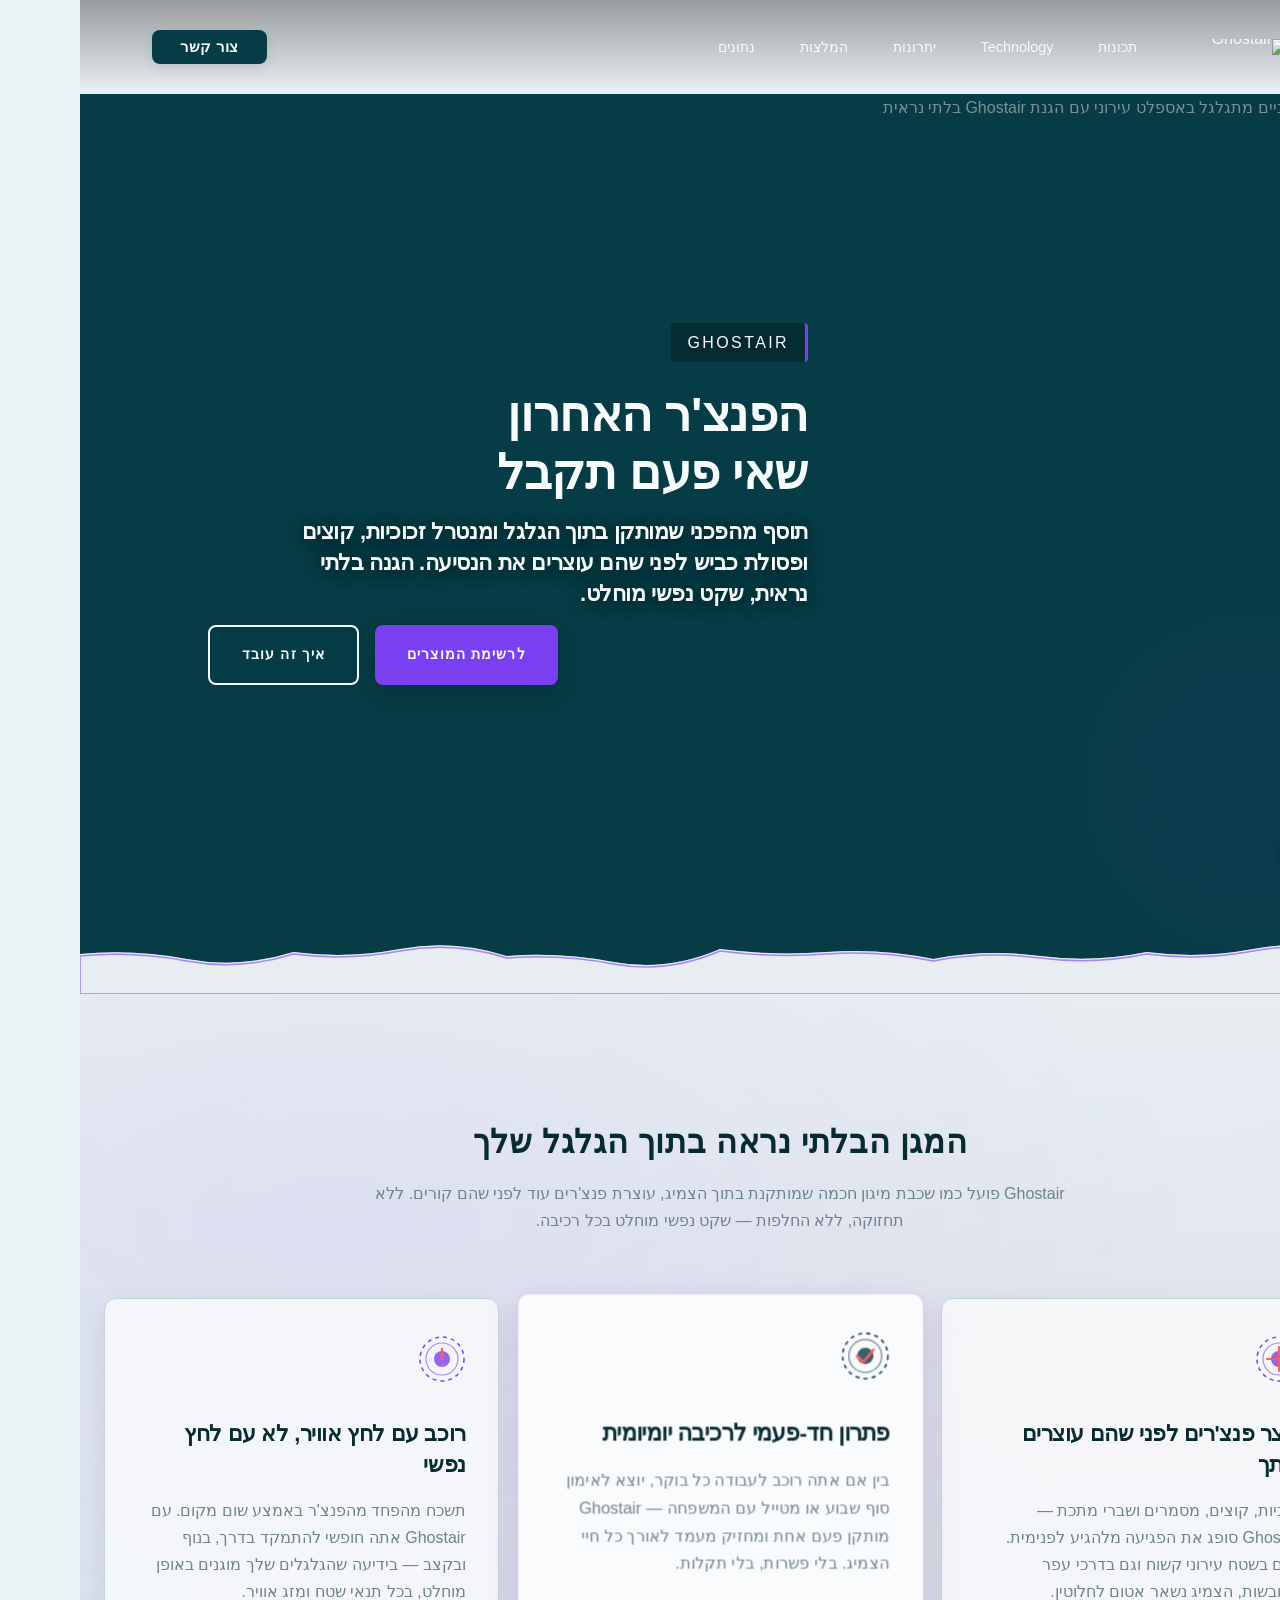
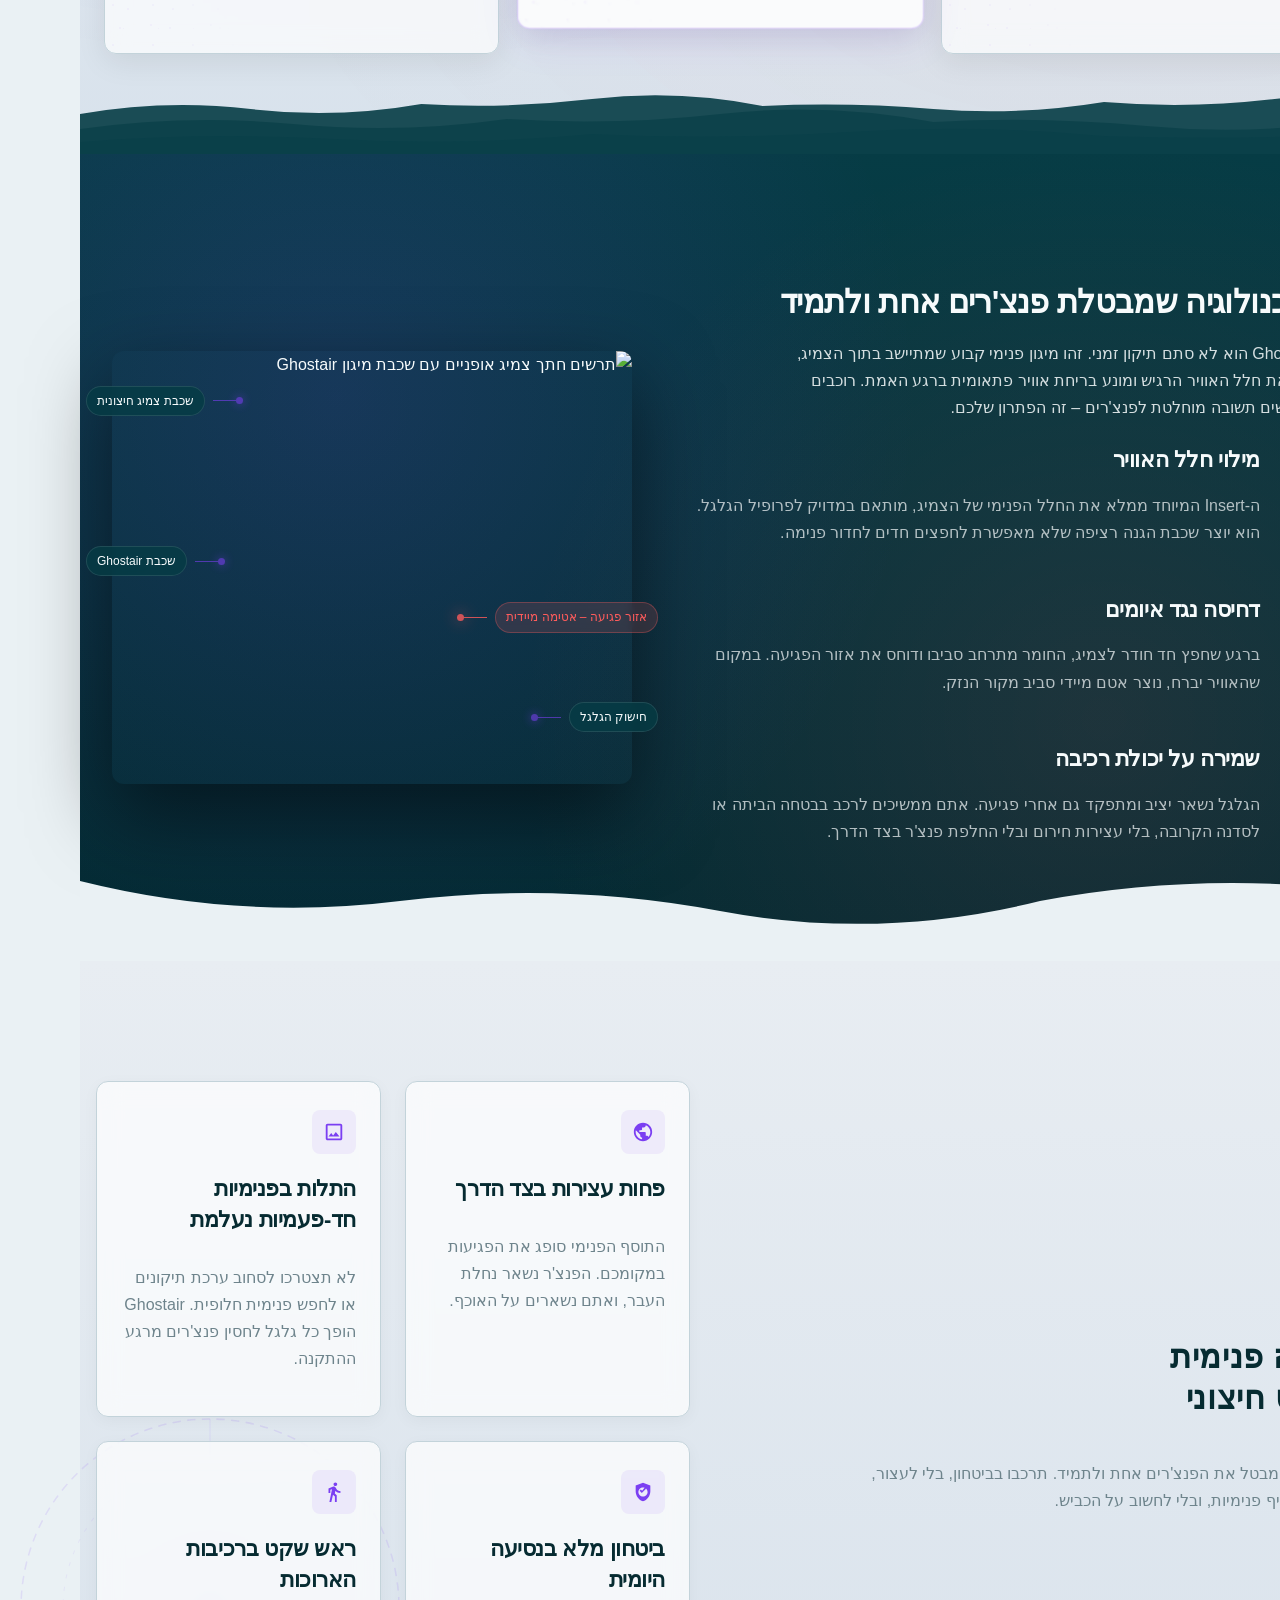
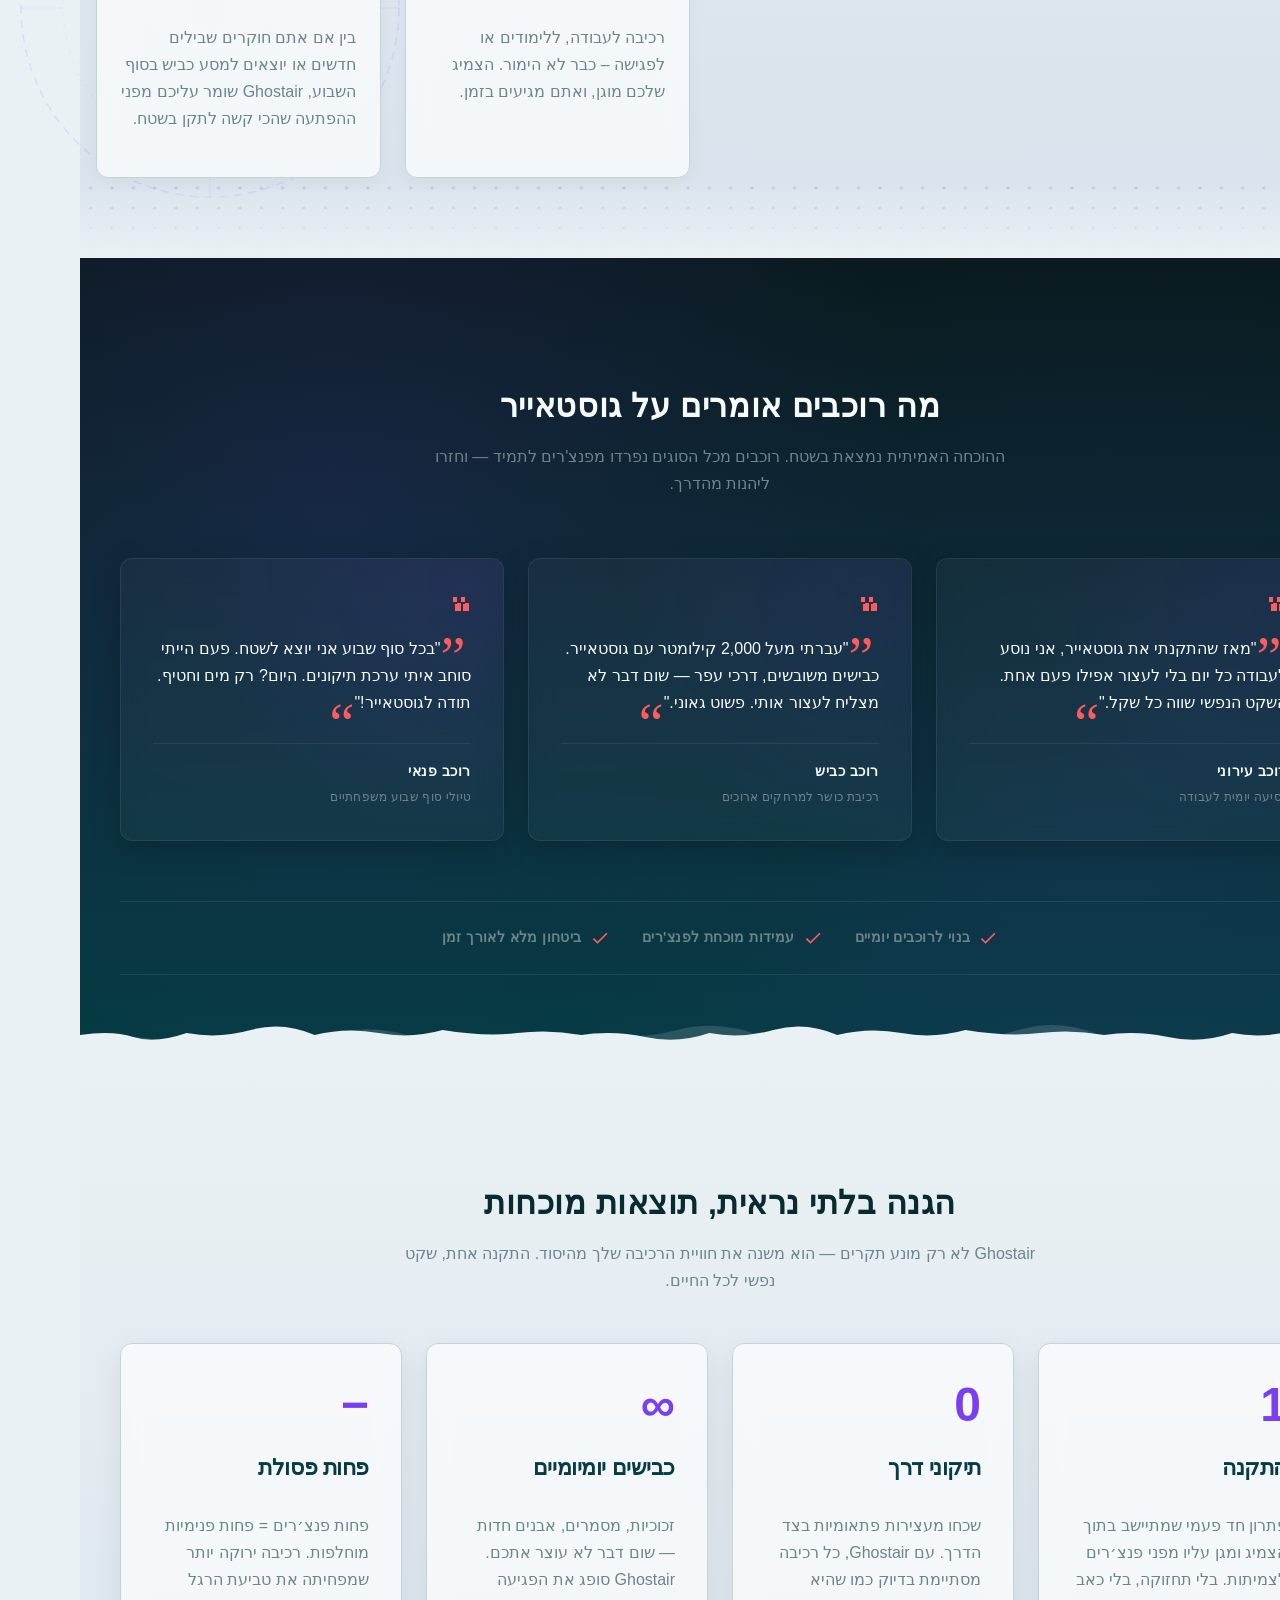
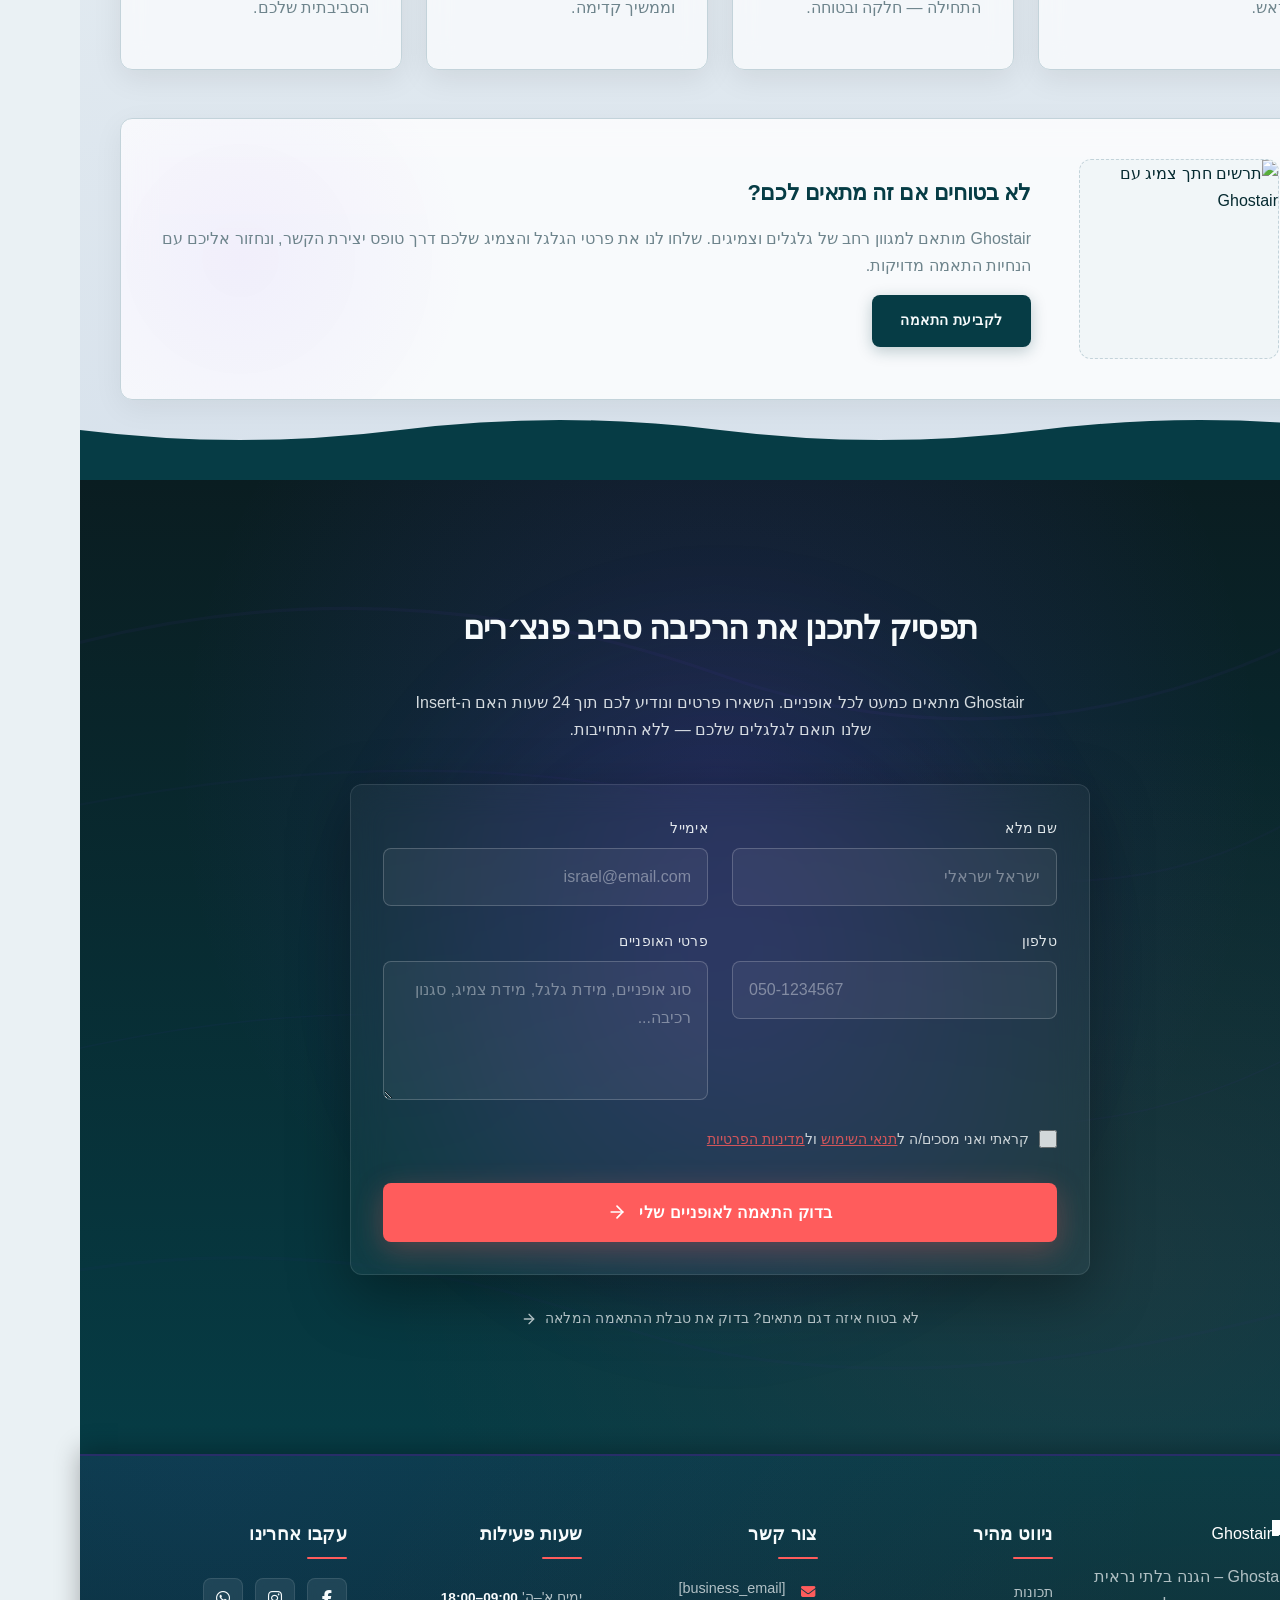
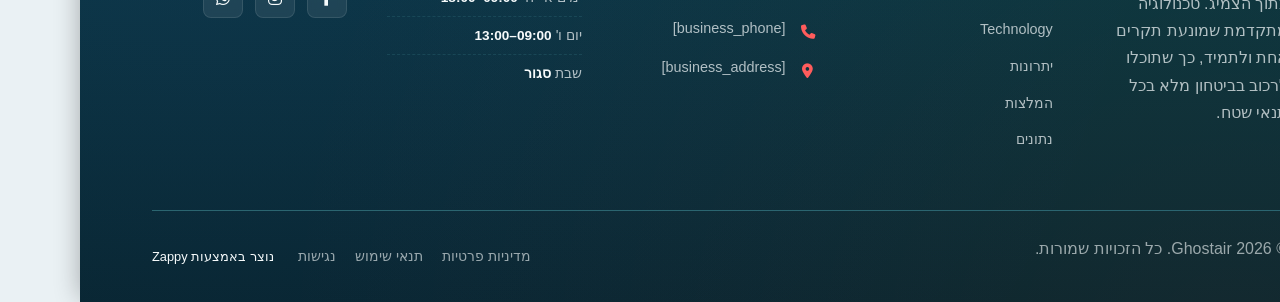
==== commit 1703b953: "Background sync: Progressive GitHub Sync" ====
--- a/public/index.html
+++ b/public/index.html
@@ -1 +1 @@
-<!doctype html><html dir="rtl" lang="he"><head><meta charset="UTF-8"><meta content="width=device-width,initial-scale=1" name="viewport"><meta content="index, follow" name="robots"><title>תשכחו מפנצ&#39;רים לתמיד — Ghostair</title><meta content="הכנסו לעולם שבו פנצ&#39;רים הם נחלת העבר. Ghostair מציעה תוסף צמיג מהפכני שמונע תקרים באופן קבוע, ומעניק לכם שקט נפשי וביטחון מלא בכל רכיבה. גלו את הפתרון הסופי לרוכבים." name="description"><meta content="Ghostair, תוסף צמיג, מניעת פנצ'רים, אביזרי אופניים, פתרון לתקרים" name="keywords"><link href="/assets/favicon.ico" rel="icon" type="image/x-icon"><link href="/assets/favicon-16x16.png" rel="icon" type="image/png" sizes="16x16"><link href="/assets/favicon-32x32.png" rel="icon" type="image/png" sizes="32x32"><link href="/assets/favicon-48x48.png" rel="icon" type="image/png" sizes="48x48"><link href="/assets/favicon-192x192.png" rel="icon" type="image/png" sizes="192x192"><link href="/assets/favicon-512x512.png" rel="icon" type="image/png" sizes="512x512"><link href="/assets/apple-touch-icon.png" rel="apple-touch-icon"><script>!function(){"use strict";var t="f46b67d1-cb57-4bf6-b161-d42bcd8194f7",e="https://api.zappy5.com/api/analytics/track",a=18e5,n=2592e6,o=!0,i=!0,r=!0;var s=function(){var e="zappy_visitor_"+t,a=null;try{if(a=localStorage.getItem(e)){var o=JSON.parse(a),i=Date.now();if(i-o.created<n)return o.lastSeen=i,localStorage.setItem(e,JSON.stringify(o)),o.id}}catch(t){console.warn("Zappy Analytics: LocalStorage not available")}var r="zv_"+Date.now()+"_"+Math.random().toString(36).substr(2,9);try{localStorage.setItem(e,JSON.stringify({id:r,created:Date.now(),lastSeen:Date.now()}))}catch(t){}return r}(),c=function(){var e="zappy_session_"+t,n=null;try{if(n=sessionStorage.getItem(e)){var o=JSON.parse(n),i=Date.now();if(i-o.timestamp<a)return o.timestamp=i,sessionStorage.setItem(e,JSON.stringify(o)),o.id}}catch(t){console.warn("Zappy Analytics: SessionStorage not available")}var r="zs_"+Date.now()+"_"+Math.random().toString(36).substr(2,9);try{sessionStorage.setItem(e,JSON.stringify({id:r,timestamp:Date.now()}))}catch(t){}return r}();function l(a,n){n=n||{};var o={website_id:t,event_type:a,page_path:window.location.pathname,referrer:document.referrer||"direct",visitor_id:s,session_id:c,metadata:n};if(navigator.sendBeacon){var i=new Blob([JSON.stringify(o)],{type:"application/json"});navigator.sendBeacon(e,i)}else fetch(e,{method:"POST",headers:{"Content-Type":"application/json"},body:JSON.stringify(o),keepalive:!0}).catch(function(t){console.warn("Zappy Analytics: Failed to track event",t)})}o&&l("pageview",{title:document.title,url:window.location.href}),i&&document.addEventListener("click",function(t){var e=t.target;if("BUTTON"===e.tagName||e.closest("button")){var a="BUTTON"===e.tagName?e:e.closest("button");l("click",{element:"button",text:a.textContent.trim().substring(0,100),id:a.id||null,class:a.className||null})}else if("A"===e.tagName||e.closest("a")){var n="A"===e.tagName?e:e.closest("a");l("navigation",{element:"link",text:n.textContent.trim().substring(0,100),href:n.href,external:n.hostname!==window.location.hostname})}},!0),r&&document.addEventListener("submit",function(t){var e=t.target;l("form_submit",{form_id:e.id||null,form_name:e.name||null,form_action:e.action||null,form_method:e.method||"GET"})},!0);var d=Date.now();window.addEventListener("beforeunload",function(){l("page_unload",{time_on_page:Math.floor((Date.now()-d)/1e3),page_path:window.location.pathname})}),window.zappyAnalytics={track:l,getVisitorId:function(){return s},getSessionId:function(){return c}}}()</script><meta content="תשכחו מפנצ&#39;רים לתמיד — Ghostair" property="og:title"><meta content="הכנסו לעולם שבו פנצ&#39;רים הם נחלת העבר. Ghostair מציעה תוסף צמיג מהפכני שמונע תקרים באופן קבוע, ומעניק לכם שקט נפשי וביטחון מלא בכל רכיבה. גלו את הפתרון הסופי לרוכבים." property="og:description"><meta content="summary_large_image" name="twitter:card"><meta content="תשכחו מפנצ&#39;רים לתמיד — Ghostair" name="twitter:title"><meta content="הכנסו לעולם שבו פנצ&#39;רים הם נחלת העבר. Ghostair מציעה תוסף צמיג מהפכני שמונע תקרים באופן קבוע, ומעניק לכם שקט נפשי וביטחון מלא בכל רכיבה. גלו את הפתרון הסופי לרוכבים." name="twitter:description"><meta content="website" property="og:type"><meta content="he_IL" property="og:locale"><link href="https://cdnjs.cloudflare.com/ajax/libs/font-awesome/6.4.0/css/all.min.css" rel="stylesheet"><style>.skip-link{position:absolute;top:0;left:0;transform:translateY(-200%);padding:12px 18px;background:var(--bg-dark,#1a1a1a);color:var(--text-light,#fff);font-weight:600;border-radius:0 0 8px 0;z-index:10000}.skip-link:focus{transform:none;outline:2px solid var(--ring,#fff);outline-offset:2px}:focus-visible{outline:2px solid var(--ring,currentColor);outline-offset:3px}</style><link href="/assets/favicon.ico" rel="icon" type="image/x-icon"><link href="/assets/favicon-16x16.png" rel="icon" type="image/png" sizes="16x16"><link href="/assets/favicon-32x32.png" rel="icon" type="image/png" sizes="32x32"><link href="/assets/favicon-48x48.png" rel="icon" type="image/png" sizes="48x48"><link href="/assets/favicon-192x192.png" rel="icon" type="image/png" sizes="192x192"><link href="/assets/favicon-512x512.png" rel="icon" type="image/png" sizes="512x512"><link href="/assets/apple-touch-icon.png" rel="apple-touch-icon"><link href="https://cdn.jsdelivr.net/npm/vanilla-cookieconsent@3/dist/cookieconsent.css" rel="stylesheet"><script src="https://cdn.jsdelivr.net/npm/vanilla-cookieconsent@3/dist/cookieconsent.umd.js"></script><script src="https://cdn.jsdelivr.net/gh/mickidum/acc_toolbar/acctoolbar/acctoolbar.min.js"></script><link href="/styles.css" rel="stylesheet"><script>window.ZAPPY_WEBSITE_ID="f46b67d1-cb57-4bf6-b161-d42bcd8194f7",window.ZAPPY_API_BASE="https://api.zappy5.com"</script><style id="zappy-dropdown-submenu-styles">#navMenu li:has(.sub-menu),.nav-menu li:has(.sub-menu),.navbar li:has(.sub-menu),nav li:has(.sub-menu){position:relative}#navMenu .sub-menu,.nav-menu .sub-menu,.navbar .sub-menu,nav .sub-menu{display:block!important;position:absolute!important;top:100%;left:0;min-width:220px;background:#fff;border-radius:8px;box-shadow:0 8px 25px rgba(0,0,0,.15);padding:8px 0;opacity:0;visibility:hidden;transform:translateY(10px);transition:all .3s ease;z-index:1000;list-style:none;pointer-events:none}#navMenu li:hover>.sub-menu,.nav-menu li:hover>.sub-menu,.navbar li:hover>.sub-menu,nav li:hover>.sub-menu{opacity:1!important;visibility:visible!important;transform:translateY(0)!important;pointer-events:auto!important}.sub-menu li{list-style:none;margin:0;padding:0}.sub-menu a{display:block!important;padding:10px 16px!important;color:var(--text-dark,#333)!important;font-weight:500;text-decoration:none;white-space:nowrap;transition:background-color .2s}.sub-menu .zappy-nav-child>a{padding-left:28px!important;font-size:.9em!important;opacity:.85!important}[dir=rtl] .sub-menu .zappy-nav-child>a,html[lang=ar] .sub-menu .zappy-nav-child>a,html[lang=he] .sub-menu .zappy-nav-child>a{padding-left:10px!important;padding-right:28px!important}.sub-menu .zappy-nav-parent>a{font-weight:600!important}.sub-menu a:hover{background-color:#f5f5f5}[dir=rtl] .nav-menu .sub-menu,[dir=rtl] .navbar .sub-menu,[dir=rtl] nav .sub-menu,html[lang=ar] .nav-menu .sub-menu,html[lang=ar] .navbar .sub-menu,html[lang=ar] nav .sub-menu,html[lang=he] .nav-menu .sub-menu,html[lang=he] .navbar .sub-menu,html[lang=he] nav .sub-menu{left:auto!important;right:0!important}.sub-menu:empty,.sub-menu:not(:has(li)):not(:has(> a)),.sub-menu:not(:has(li:not(.zappy-hidden-menu-item))):not(:has(> a)){display:none!important;opacity:0!important;visibility:hidden!important;pointer-events:none!important}li:has(.menu-group-title):hover>.sub-menu{opacity:1!important;visibility:visible!important;transform:translateY(0)!important;pointer-events:auto!important}#navMenu>li>.menu-group-title,.nav-menu>li>.menu-group-title{display:inline-block;padding:.5rem 1rem;cursor:default;user-select:none}@media (max-width:768px){#navMenu .sub-menu,.nav-menu .sub-menu,.navbar .sub-menu,nav .sub-menu{position:static!important;transform:none!important;box-shadow:none!important;background:0 0!important;max-height:0;overflow:hidden;opacity:0;visibility:hidden;transition:max-height .3s ease,opacity .3s ease;padding:0!important;border-radius:0!important}#navMenu .sub-menu.mobile-expanded,.nav-menu .sub-menu.mobile-expanded,.navbar .sub-menu.mobile-expanded{max-height:none!important;overflow-y:visible!important;opacity:1!important;visibility:visible!important;padding:8px 0 8px 16px!important}[dir=rtl] .sub-menu.mobile-expanded,html[lang=he] .sub-menu.mobile-expanded{padding:8px 16px 8px 0!important}#navMenu li:hover>.sub-menu,.nav-menu li:hover>.sub-menu,.navbar li:hover>.sub-menu,nav li:hover>.sub-menu{opacity:0;visibility:hidden;pointer-events:none}#navMenu li>.sub-menu.mobile-expanded,.nav-menu li>.sub-menu.mobile-expanded,.navbar li>.sub-menu.mobile-expanded,nav li>.sub-menu.mobile-expanded{opacity:1!important;visibility:visible!important;pointer-events:auto!important}#navMenu li:has(.sub-menu),.nav-menu li:has(.sub-menu),.navbar li:has(.sub-menu),nav li:has(.sub-menu){display:flex!important;flex-wrap:wrap!important;align-items:center!important;position:relative!important;min-height:44px!important}#navMenu li:has(.sub-menu)>a,.nav-menu li:has(.sub-menu)>a,.navbar li:has(.sub-menu)>a,nav li:has(.sub-menu)>a{flex:1!important;min-width:0!important}#navMenu li:has(.sub-menu)>.menu-group-title,.nav-menu li:has(.sub-menu)>.menu-group-title,.navbar li:has(.sub-menu)>.menu-group-title,nav li:has(.sub-menu)>.menu-group-title{flex:1!important;min-width:0!important;padding:0!important;line-height:inherit!important}#navMenu li:has(.sub-menu)>.sub-menu,.nav-menu li:has(.sub-menu)>.sub-menu,.navbar li:has(.sub-menu)>.sub-menu,nav li:has(.sub-menu)>.sub-menu{flex-basis:100%!important;width:100%!important}#navMenu li:has(.sub-menu)>a [class*=arrow],#navMenu li:has(.sub-menu)>a [class*=chevron],.nav-menu li:has(.sub-menu)>a .fa-angle-down,.nav-menu li:has(.sub-menu)>a .fa-chevron-down,.nav-menu li:has(.sub-menu)>a [class*=arrow],.nav-menu li:has(.sub-menu)>a [class*=chevron],nav li:has(.sub-menu)>a [class*=arrow],nav li:has(.sub-menu)>a [class*=chevron]{display:none!important;visibility:hidden!important}.mobile-submenu-toggle{display:flex!important;align-items:center!important;justify-content:center!important;width:44px!important;height:auto!important;background:0 0!important;border:none!important;cursor:pointer!important;color:var(--text-light)!important;position:static!important;flex-shrink:0!important;align-self:stretch!important;z-index:2!important;padding:0!important;margin:0!important}.mobile-submenu-toggle::after{content:''!important;width:0!important;height:0!important;border-left:6px solid transparent!important;border-right:6px solid transparent!important;border-top:7px solid currentColor!important;transition:transform .3s ease!important}.mobile-submenu-toggle.expanded::after{transform:rotate(180deg)!important}.sub-menu a{padding:10px 0!important;display:block!important;color:var(--text-light)!important;white-space:normal!important}.sub-menu .zappy-nav-child>a{padding-left:28px!important;font-size:.9em!important;opacity:.85!important}[dir=rtl] .sub-menu .zappy-nav-child>a,html[lang=ar] .sub-menu .zappy-nav-child>a,html[lang=he] .sub-menu .zappy-nav-child>a{padding-left:0!important;padding-right:28px!important}.sub-menu .zappy-nav-parent>a{font-weight:600!important}#navMenu.active,.nav-menu.active{max-width:100vw!important;overflow-x:hidden!important;box-sizing:border-box!important}.navbar .sub-menu li a,.zappy-products-dropdown .sub-menu a,nav.navbar .sub-menu li a{color:var(--text-light)!important}}@media (min-width:769px){.mobile-submenu-toggle{display:none!important}}</style><style id="zappy-widget-visibility">html[dir=rtl] .whatsapp-float{right:20px!important;left:auto!important}html:not([dir]) .whatsapp-float,html[dir=ltr] .whatsapp-float{left:20px!important;right:auto!important}html[dir=rtl] #mic-access-tool-general-button,html[dir=rtl] #mic-init-access-tool #mic-access-tool-general-button,html[dir=rtl] #mic-init-access-tool .mic-access-tool-general-button,html[dir=rtl] ._access-icon,html[dir=rtl] .mic-access-tool-general-button{left:20px!important;right:auto!important}html:not([dir]) #mic-access-tool-general-button,html:not([dir]) #mic-init-access-tool #mic-access-tool-general-button,html:not([dir]) #mic-init-access-tool .mic-access-tool-general-button,html:not([dir]) ._access-icon,html:not([dir]) .mic-access-tool-general-button,html[dir=ltr] #mic-access-tool-general-button,html[dir=ltr] #mic-init-access-tool #mic-access-tool-general-button,html[dir=ltr] #mic-init-access-tool .mic-access-tool-general-button,html[dir=ltr] ._access-icon,html[dir=ltr] .mic-access-tool-general-button{right:20px!important;left:auto!important}@media (max-width:768px){.whatsapp-float{display:flex!important}}@media (min-width:769px){.whatsapp-float{display:flex!important}}@media (max-width:768px){#mic-access-tool-general-button,#mic-init-access-tool #mic-access-tool-general-button,#mic-init-access-tool .mic-access-tool-general-button,._access-icon,.mic-access-tool-general-button{display:flex!important;visibility:visible!important;opacity:1!important;pointer-events:auto!important}#mic-access-tool-box.opened-mic-access-tool,#mic-init-access-tool #mic-access-tool-box.opened-mic-access-tool,.mic-access-tool-box.opened-mic-access-tool{visibility:visible!important;opacity:1!important;pointer-events:auto!important}}@media (min-width:769px){#mic-access-tool-general-button,#mic-init-access-tool #mic-access-tool-general-button,#mic-init-access-tool .mic-access-tool-general-button,._access-icon,.mic-access-tool-general-button{display:flex!important;visibility:visible!important;opacity:1!important;pointer-events:auto!important}#mic-access-tool-box.opened-mic-access-tool,#mic-init-access-tool #mic-access-tool-box.opened-mic-access-tool,.mic-access-tool-box.opened-mic-access-tool{visibility:visible!important;opacity:1!important;pointer-events:auto!important}}</style></head><body><a href="#main" class="skip-link">דלג לתוכן הראשי</a><nav class="navbar" dir="rtl"><button class="mobile-toggle" aria-label="Menu" id="mobileToggle"><svg viewBox="0 0 24 24" fill="none" height="24" width="24" class="hamburger-icon"><path d="M3 12h18M3 6h18M3 18h18" stroke="currentColor" stroke-width="2" stroke-linecap="round"></path></svg><svg viewBox="0 0 24 24" fill="none" height="24" width="24" class="close-icon" style="display:none"><path d="M18 6L6 18M6 6l12 12" stroke="currentColor" stroke-width="2" stroke-linecap="round"></path></svg></button><button class="phone-header-btn" aria-label="Call" data-phone="[business_phone]"><svg viewBox="0 0 24 24" fill="currentColor" height="20" width="20"><path d="M22 16.92v3a2 2 0 0 1-2.18 2 19.79 19.79 0 0 1-8.63-3.07 19.5 19.5 0 0 1-6-6 19.79 19.79 0 0 1-3.07-8.67A2 2 0 0 1 4.11 2h3a2 2 0 0 1 2 1.72 12.84 12.84 0 0 0 .7 2.81 2 2 0 0 1-.45 2.11L8.09 9.91a16 16 0 0 0 6 6l1.27-1.27a2 2 0 0 1 2.11-.45 12.84 12.84 0 0 0 2.81.7A2 2 0 0 1 22 16.92z"></path></svg></button><div class="nav-container"><div class="nav-right-group"><div class="nav-brand"><a href="/" class="logo-link"><img alt="Ghostair" src="/assets/site-----image-1.webp" class="logo"></a></div><ul class="nav-menu" id="navMenu"><li><a href="#features">תכונות</a></li><li><a href="#technology">Technology</a></li><li><a href="#benefits">יתרונות</a></li><li><a href="#testimonials">המלצות</a></li><li><a href="#stats">נתונים</a></li><li class="mobile-contact-link nav-cta-mobile-item"><a href="#cta" class="nav-cta-btn">צור קשר</a></li></ul></div><div class="nav-cta-container"><a href="#cta" class="nav-cta-btn">צור קשר</a></div></div></nav><script>window.addEventListener("load",function(){const e=document.querySelector(".navbar, nav, header");if(!e)return void console.log("[Navbar] Navbar element not found");let t=document.getElementById("mobileToggle")||document.querySelector(".mobile-toggle")||document.querySelector(".hamburger")||document.querySelector(".hamburger-menu")||document.querySelector(".menu-toggle")||document.querySelector(".burger-menu")||document.querySelector('[aria-label="Menu"]')||document.querySelector('[aria-label="תפריט"]');const o=document.querySelector(".phone-header-btn"),n=window.getComputedStyle(e);let r=n.backgroundColor;if(console.log("[Navbar] Initial navbar background:",r),"transparent"===r||"rgba(0, 0, 0, 0)"===r||r.startsWith("rgba")&&r.includes(", 0)")){const e=n.backgroundImage;if(e&&"none"!==e)console.log("[Navbar] Navbar has background image/gradient, using dark text"),r="rgb(240, 240, 240)";else{const e=window.getComputedStyle(document.body).backgroundColor;console.log("[Navbar] Navbar transparent, using body background:",e),r=e}}const a=r.match(/\d+/g);if(a&&a.length>=3){const e=(.299*parseInt(a[0])+.587*parseInt(a[1])+.114*parseInt(a[2]))/255;console.log("[Navbar] Mobile button colors preserved from Claude CSS (luminance:",e.toFixed(2)+")");const n=document.createElement("style");n.id="zappy-mobile-nav-fix";document.documentElement.lang;document.documentElement.dir,n.textContent='\n        /* Hide mobile buttons on desktop, show only on mobile */\n        @media (min-width: 769px) {\n          .mobile-toggle,\n          .phone-header-btn {\n            display: none !important;\n          }\n        }\n        \n        /* Show and position mobile buttons correctly on mobile */\n        @media (max-width: 768px) {\n          .navbar,\n          nav.navbar {\n            min-height: 70px !important;\n          }\n\n          .mobile-toggle,\n          .phone-header-btn {\n            position: absolute !important;\n            top: 0 !important;\n            bottom: 0 !important;\n            margin-top: auto !important;\n            margin-bottom: auto !important;\n            transform: none !important;\n            z-index: 1001 !important;\n            display: flex !important;\n            align-items: center !important;\n            justify-content: center !important;\n            width: 36px !important;\n            height: 36px !important;\n            border-radius: 50% !important;\n            border: none !important;\n            cursor: pointer !important;\n            padding: 6px !important;\n            background: none !important;\n            color: var(--nav-text, var(--text-light)) !important;\n            touch-action: manipulation !important;\n            -webkit-tap-highlight-color: transparent !important;\n          }\n\n          html[data-zappy-site-type="ecommerce"] .phone-header-btn,\n          body[data-zappy-site-type="ecommerce"] .phone-header-btn,\n          html[data-zappy-site-type="ecommerce"] header .phone-header-btn,\n          html[data-zappy-site-type="ecommerce"] nav .phone-header-btn {\n            display: none !important;\n            visibility: hidden !important;\n            width: 0 !important;\n            height: 0 !important;\n            min-width: 0 !important;\n            overflow: hidden !important;\n          }\n          \n          /* LTR positioning (default): hamburger LEFT, phone RIGHT */\n          html:not([dir="rtl"]):not([lang="he"]):not([lang="ar"]) .mobile-toggle,\n          html[dir="ltr"] .mobile-toggle {\n            left: 12px !important;\n            right: auto !important;\n          }\n          html:not([dir="rtl"]):not([lang="he"]):not([lang="ar"]) .phone-header-btn,\n          html[dir="ltr"] .phone-header-btn {\n            right: 12px !important;\n            left: auto !important;\n          }\n          \n          /* RTL positioning: hamburger RIGHT, phone LEFT */\n          html[dir="rtl"] .mobile-toggle,\n          html[lang="he"] .mobile-toggle,\n          html[lang="ar"] .mobile-toggle {\n            right: 12px !important;\n            left: auto !important;\n          }\n          html[dir="rtl"] .phone-header-btn,\n          html[lang="he"] .phone-header-btn,\n          html[lang="ar"] .phone-header-btn {\n            left: 12px !important;\n            right: auto !important;\n          }\n          \n          /* CRITICAL: Ensure nav-container has min-height on mobile */\n          /* All children are positioned absolutely/fixed on mobile, so height:auto collapses to 0 */\n          .nav-container {\n            min-height: 70px !important;\n            position: relative !important;\n          }\n          \n          /* Ensure SVG icons are properly sized and inherit color */\n          .mobile-toggle svg,\n          .phone-header-btn svg {\n            width: 24px !important;\n            height: 24px !important;\n            /* Don\'t force display - let JavaScript control hamburger/close toggle */\n          }\n          \n          /* Reset nav-cta-container on mobile - remove desktop box-shadow/padding */\n          /* that creates a visible ghost box when CTA button is hidden */\n          .nav-cta-container {\n            box-shadow: none !important;\n            padding: 0 !important;\n          }\n          \n          /* Hide nav-cta-container entirely on mobile when there\'s no lang-switcher */\n          /* (only the CTA button is inside, and it\'s hidden on mobile) */\n          .nav-cta-container:not(:has(.lang-switcher)) {\n            display: none !important;\n          }\n          \n          /* CRITICAL: Prevent hero image fade gradient from bleeding over headline text */\n          /* The .image-fade-gradient has bottom: -30px (extends below parent) */\n          /* On mobile stacked layout, this overlaps the h1 text below the image */\n          .hero-image-column {\n            overflow: hidden !important;\n          }\n          .image-fade-gradient {\n            bottom: 0 !important;\n          }\n          \n          /* Hide desktop language switcher on mobile - hamburger menu handles it */\n          /* High specificity to override stored CSS */\n          .lang-switcher,\n          .nav-cta-container .lang-switcher,\n          .nav-container .lang-switcher,\n          .navbar .lang-switcher,\n          .navbar .nav-cta-container .lang-switcher {\n            display: none !important;\n          }\n        }\n      ';const r=document.getElementById("zappy-mobile-nav-fix");r&&r.remove(),document.head.appendChild(n),console.log("[Navbar] Critical CSS injected for mobile nav positioning");const i=window.innerWidth<=768;if(t){const e=t.querySelector(".hamburger-icon"),o=t.querySelector(".close-icon");e&&(e.style.setProperty("width","24px","important"),e.style.setProperty("height","24px","important"),e.style.setProperty("display","block","important")),o&&(o.style.setProperty("width","24px","important"),o.style.setProperty("height","24px","important"),o.style.setProperty("display","none","important")),i?(t.style.setProperty("position","absolute","important"),t.style.setProperty("top","0","important"),t.style.setProperty("bottom","0","important"),t.style.setProperty("margin-top","auto","important"),t.style.setProperty("margin-bottom","auto","important"),t.style.setProperty("transform","none","important"),t.style.setProperty("z-index","1001","important"),t.style.removeProperty("left"),t.style.removeProperty("right"),console.log("[Navbar] Mobile toggle positioning applied (mobile viewport)")):(t.style.removeProperty("position"),t.style.removeProperty("top"),t.style.removeProperty("transform"),t.style.removeProperty("z-index"),t.style.removeProperty("left"),t.style.removeProperty("right"),console.log("[Navbar] Desktop viewport - cleared mobile toggle inline positioning"))}if(o){const e=o.querySelector("svg");e&&(e.style.width="24px",e.style.height="24px",e.setAttribute("width","24"),e.setAttribute("height","24")),i?(o.style.setProperty("position","absolute","important"),o.style.setProperty("top","0","important"),o.style.setProperty("bottom","0","important"),o.style.setProperty("margin-top","auto","important"),o.style.setProperty("margin-bottom","auto","important"),o.style.setProperty("transform","none","important"),o.style.setProperty("z-index","1001","important"),o.style.removeProperty("left"),o.style.removeProperty("right"),console.log("[Navbar] Phone button positioning applied (mobile viewport)")):(o.style.removeProperty("position"),o.style.removeProperty("top"),o.style.removeProperty("transform"),o.style.removeProperty("z-index"),o.style.removeProperty("left"),o.style.removeProperty("right"),console.log("[Navbar] Desktop viewport - cleared phone button inline positioning"))}}else console.log("[Navbar] Could not parse background color:",r);t=document.getElementById("mobileToggle")||document.querySelector(".mobile-toggle")||document.querySelector(".hamburger")||document.querySelector(".hamburger-menu")||document.querySelector(".menu-toggle")||document.querySelector(".burger-menu")||document.querySelector('[aria-label="Menu"]')||document.querySelector('[aria-label="תפריט"]');const i=document.getElementById("navMenu")||document.querySelector(".nav-menu")||document.querySelector(".nav-links")||document.querySelector("nav ul:not(.submenu)");if(!t||!i)return void console.log("[Navbar] Mobile toggle or menu not found:",{toggle:!!t,menu:!!i});i.id||(i.id="navMenu"),console.log("[Navbar] Initializing mobile menu...");const l=t.cloneNode(!0);t.parentNode.replaceChild(l,t);var s=0;function p(e){var t=Date.now();t-s<300||(s=t,function(e){e.preventDefault(),e.stopPropagation();const t=l.querySelector(".hamburger-icon"),o=l.querySelector(".close-icon");i.classList.contains("active")?(i.classList.remove("active"),t&&t.style.setProperty("display","block","important"),o&&o.style.setProperty("display","none","important"),document.body.style.overflow="",document.body.classList.remove("menu-open"),console.log("[Navbar] Menu closed")):(i.classList.add("active"),t&&t.style.setProperty("display","none","important"),o&&o.style.setProperty("display","block","important"),document.body.style.overflow="hidden",document.body.classList.add("menu-open"),console.log("[Navbar] Menu opened"))}(e))}l.addEventListener("click",p),l.addEventListener("touchend",p),document.addEventListener("keydown",function(e){if(("Escape"===e.key||"Esc"===e.key)&&i.classList.contains("active")){const e=l.querySelector(".hamburger-icon"),t=l.querySelector(".close-icon");i.classList.remove("active"),e&&e.style.setProperty("display","block","important"),t&&t.style.setProperty("display","none","important"),document.body.style.overflow="",document.body.classList.remove("menu-open"),console.log("[Navbar] Menu closed (Escape)")}}),i.querySelectorAll("a").forEach(function(e){e.addEventListener("click",function(){if("#"===this.getAttribute("href"))return;const e=l.querySelector(".hamburger-icon"),t=l.querySelector(".close-icon");i.classList.remove("active"),e&&e.style.setProperty("display","block","important"),t&&t.style.setProperty("display","none","important"),document.body.style.overflow="",document.body.classList.remove("menu-open"),console.log("[Navbar] Menu closed (link clicked)")})});var m=i.querySelectorAll(".dropdown-toggle");m.forEach(function(e){e.addEventListener("click",function(e){e.preventDefault(),e.stopPropagation();var t=this.closest(".nav-dropdown");t&&(t.parentNode.querySelectorAll(".nav-dropdown.open").forEach(function(e){e!==t&&e.classList.remove("open")}),t.classList.toggle("open"),console.log("[Navbar] Dropdown toggled:",t.classList.contains("open")?"open":"closed"))})}),document.addEventListener("click",function(e){e.target.closest(".nav-dropdown")||document.querySelectorAll(".nav-dropdown.open").forEach(function(e){e.classList.remove("open")})}),console.log("[Navbar] Dropdown handlers initialized for "+m.length+" dropdowns"),o&&o.addEventListener("click",function(){const e=document.querySelectorAll('a[href^="tel:"]'),t=e.length>0?e[0].getAttribute("href").replace("tel:",""):"[business_phone]";window.location.href="tel:"+t,console.log("[Navbar] Phone button clicked")}),console.log("[Navbar] Mobile menu initialized successfully")})</script><main id="main"><section class="index-hero-section" data-band-index="0" data-layout-spec="בית-hero" id="hero" data-hero-type="fullscreen-scrim"><img alt="צמיג אופניים מתגלגל באספלט עירוני עם הגנת Ghostair בלתי נראית" src="/assets/site-index-hero-image-1.webp" class="index-hero-bg" data-context="A cinematic close-up of a bicycle wheel rolling through misty urban asphalt at dusk, with abstract airflow ribbons and subtle puncture particles being deflected around the tire. The atmosphere is bold, protective, and science-meets-cycling. Dark, moody, premium lighting." data-element-id="img-1783340221624-3054bfzbj" data-element-type="image" data-hero-background="true" data-hero-bg="true" data-placeholder="index-hero-image-1" fetchpriority="high" height="600" loading="eager" style="pointer-events:auto !important" width="1200"><div class="index-hero-scrim" aria-hidden="true"></div><div class="index-hero-purple-blob" aria-hidden="true"></div><div class="index-hero-overlay-group"><p class="index-hero-eyebrow" style="color:rgb(247, 251, 252) !important">Ghostair</p><h1 class="index-hero-headline">הפנצ'ר האחרון<br>שאי פעם תקבל</h1><h3 class="index-hero-subtitle">תוסף מהפכני שמותקן בתוך הגלגל ומנטרל זכוכיות, קוצים ופסולת כביש לפני שהם עוצרים את הנסיעה. הגנה בלתי נראית, שקט נפשי מוחלט.</h3><div class="index-hero-cta-group"><a href="#contact" class="index-hero-cta-primary" data-element-id="btn-1783340267938-anyxeerbh" data-element-type="button" data-native-element="true" style="outline:none">לרשימת המוצרים</a> <a href="#technology" class="index-hero-cta-secondary" data-element-id="btn-1783340300787-iixfww8v9" data-element-type="button" data-native-element="true" style="outline:none;color:rgb(247, 251, 252) !important;border-color:rgb(247, 251, 252) !important;background-color:transparent !important;background-image:none !important">איך זה עובד</a></div></div><div class="index-hero-divider-wrapper" aria-hidden="true"><svg viewBox="0 0 1200 80" xmlns="http://www.w3.org/2000/svg" preserveAspectRatio="none" aria-hidden="true" data-no-icon-edit="true"><defs><linearGradient id="heroDividerGradient" x1="0%" x2="100%" y1="0%" y2="0%"><stop offset="0%" stop-color="#7B3FF2" stop-opacity="0.4"></stop><stop offset="100%" stop-color="#7B3FF2" stop-opacity="0"></stop></linearGradient></defs><path d="M0,80 L0,40 Q50,35 100,45 T200,38 Q250,45 300,35 T400,42 Q450,38 500,48 T600,35 Q650,42 700,38 T800,45 Q850,35 900,42 T1000,38 Q1050,45 1100,35 T1200,40 L1200,80 Z" fill="#E8EDF2"></path><path d="M0,80 L0,40 Q50,35 100,45 T200,38 Q250,45 300,35 T400,42 Q450,38 500,48 T600,35 Q650,42 700,38 T800,45 Q850,35 900,42 T1000,38 Q1050,45 1100,35 T1200,40 L1200,80 Z" fill="#E8EDF2" opacity="0.5"></path><path d="M0,80 L0,42 Q50,37 100,47 T200,40 Q250,47 300,37 T400,44 Q450,40 500,50 T600,37 Q650,44 700,40 T800,47 Q850,37 900,44 T1000,40 Q1050,47 1100,37 T1200,42 L1200,80 Z" fill="#E8EDF2" opacity="0.6" stroke="#7B3FF2" stroke-width="1.5"></path></svg></div></section><section class="index-features-section" data-band-index="1" data-layout-spec="בית-features" id="features" dir="rtl"><div class="index-features-section__container"><div class="index-features-section__intro"><h2 class="index-features-section__title">המגן הבלתי נראה בתוך הגלגל שלך</h2><p class="index-features-section__subtitle">Ghostair פועל כמו שכבת מיגון חכמה שמותקנת בתוך הצמיג, עוצרת פנצ'רים עוד לפני שהם קורים. ללא תחזוקה, ללא החלפות — שקט נפשי מוחלט בכל רכיבה.</p></div><div class="index-features-section__grid" data-zappy-grid-align="start"><div class="index-features-section__card" data-grid-item-index="0"><div class="index-features-section__card-icon"><svg viewBox="0 0 48 48" xmlns="http://www.w3.org/2000/svg" fill="none" data-element-type="icon" data-icon-type="svg"><circle cx="24" cy="24" r="22" stroke="currentColor" stroke-width="1.5" stroke-dasharray="4 4"></circle><circle cx="24" cy="24" r="16" opacity="0.6" stroke="currentColor" stroke-width="1.2"></circle><circle cx="24" cy="24" r="8" opacity="0.8" fill="currentColor"></circle><path d="M12 24H36" stroke="var(--accent)" stroke-width="2" stroke-linecap="round"></path><path d="M24 12V36" stroke="var(--accent)" stroke-width="2" stroke-linecap="round"></path></svg></div><h3 class="index-features-section__card-title">עוצר פנצ'רים לפני שהם עוצרים אותך</h3><p class="index-features-section__card-text">זכוכיות, קוצים, מסמרים ושברי מתכת — Ghostair סופג את הפגיעה ו גם בשטח עירוני קשוח וגם בדרכי עפר משובשות, הצמיג נשאר אטום לחלוטין.</p><div class="index-features-section__card-pattern" aria-hidden="true"></div></div><div class="index-features-section__card index-features-section__card--emphasized" data-grid-item-index="1"><div class="index-features-section__card-icon"><svg viewBox="0 0 48 48" xmlns="http://www.w3.org/2000/svg" fill="none" data-element-type="icon" data-icon-type="svg"><circle cx="24" cy="24" r="22" stroke="currentColor" stroke-width="1.5" stroke-dasharray="4 4"></circle><circle cx="24" cy="24" r="16" opacity="0.6" stroke="currentColor" stroke-width="1.2"></circle><circle cx="24" cy="24" r="8" opacity="0.8" fill="currentColor"></circle><path d="M16 24L22 30L32 18" stroke="var(--accent)" stroke-width="2.5" stroke-linecap="round" stroke-linejoin="round"></path></svg></div><h3 class="index-features-section__card-title">פתרון חד-פעמי לרכיבה יומיומית</h3><p class="index-features-section__card-text">בין אם אתה רוכב לעבודה כל בוקר, יוצא לאימון סוף שבוע או מטייל עם המשפחה — Ghostair מותקן פעם אחת ומחזיק מעמד לאורך כל חיי הצמיג. בלי פשרות, בלי תקלות.</p><div class="index-features-section__card-pattern" aria-hidden="true"></div></div><div class="index-features-section__card" data-grid-item-index="2"><div class="index-features-section__card-icon"><svg viewBox="0 0 48 48" xmlns="http://www.w3.org/2000/svg" fill="none" data-element-type="icon" data-icon-type="svg"><circle cx="24" cy="24" r="22" stroke="currentColor" stroke-width="1.5" stroke-dasharray="4 4"></circle><circle cx="24" cy="24" r="16" opacity="0.6" stroke="currentColor" stroke-width="1.2"></circle><circle cx="24" cy="24" r="8" opacity="0.8" fill="currentColor"></circle><path d="M24 14V24M24 30H24.01" stroke="var(--accent)" stroke-width="2.5" stroke-linecap="round"></path></svg></div><h3 class="index-features-section__card-title">רוכב עם לחץ אוויר, לא עם לחץ נפשי</h3><p class="index-features-section__card-text">תשכח מהפחד מהפנצ'ר באמצע שום מקום. עם Ghostair אתה חופשי להתמקד בדרך, בנוף ובקצב — בידיעה שהגלגלים שלך מוגנים באופן מוחלט, בכל תנאי שטח ומזג אוויר.</p><div class="index-features-section__card-pattern" aria-hidden="true"></div></div></div></div><div class="index-features-section__divider-wrapper" aria-hidden="true"><svg viewBox="0 0 1200 100" xmlns="http://www.w3.org/2000/svg" preserveAspectRatio="none" aria-hidden="true" data-no-icon-edit="true"><path d="M0,100 L0,60 Q80,45 160,55 T320,50 Q400,55 480,45 T640,52 Q720,48 800,55 T960,48 Q1040,55 1120,45 T1200,50 L1200,100 Z" fill="#063C45" opacity="0.9"></path><path d="M0,100 L0,75 Q100,60 200,70 T400,65 Q500,72 600,60 T800,68 Q900,62 1000,72 T1200,65 L1200,100 Z" fill="#063C45" opacity="0.6"></path><path d="M0,100 L0,88 Q120,78 240,85 T480,80 Q600,86 720,78 T960,82 Q1080,86 1200,80 L1200,100 Z" fill="#063C45" opacity="0.3"></path></svg></div></section><section class="index-technology-section" data-band-index="2" data-layout-spec="בית-technology" id="technology"><div class="index-technology-section-container"><div class="index-technology-content"><h2>הטכנולוגיה שמבטלת פנצ'רים אחת ולתמיד</h2><p class="index-technology-intro">ה-Ghostair הוא לא סתם תיקון זמני. זהו מיגון פנימי קבוע שמתיישב בתוך הצמיג, אוטם את חלל האוויר הרגיש ומונע בריחת אוויר פתאומית ברגע האמת. רוכבים שמחפשים תשובה מוחלטת לפנצ'רים – זה הפתרון שלכם.</p><div class="index-technology-steps"><div class="index-technology-step"><div class="step-number-wrapper"><span class="step-number">01</span><div class="step-line"></div></div><div class="step-content"><h3>מילוי חלל האוויר</h3><p>ה-Insert המיוחד ממלא את החלל הפנימי של הצמיג, מותאם במדויק לפרופיל הגלגל. הוא יוצר שכבת הגנה רציפה שלא מאפשרת לחפצים חדים לחדור פנימה.</p></div></div><div class="index-technology-step"><div class="step-number-wrapper"><span class="step-number">02</span><div class="step-line"></div></div><div class="step-content"><h3>דחיסה נגד איומים</h3><p>ברגע שחפץ חד חודר לצמיג, החומר מתרחב סביבו ודוחס את אזור הפגיעה. במקום שהאוויר יברח, נוצר אטם מיידי סביב מקור הנזק.</p></div></div><div class="index-technology-step"><div class="step-number-wrapper"><span class="step-number">03</span><div class="step-line"></div></div><div class="step-content"><h3>שמירה על יכולת רכיבה</h3><p>הגלגל נשאר יציב ומתפקד גם אחרי פגיעה. אתם ממשיכים לרכב בבטחה הביתה או לסדנה הקרובה, בלי עצירות חירום ובלי החלפת פנצ'ר בצד הדרך.</p></div></div></div></div><div class="index-technology-media"><div class="diagram-container"><img alt="תרשים חתך צמיג אופניים עם שכבת מיגון Ghostair" src="/assets/site-index-technology-image-1.webp" data-context="A premium technical cutaway diagram of a bicycle tire cross-section. The tire is transparent with a glowing ultraviolet insert layer seated inside. A sharp debris object contacts the outer tread, and a pulse of coral-orange light highlights the impact point where the insert compresses. Deep teal background with subtle radial gradients. The style is a clean cycling engineering visual, not a generic product photo." data-placeholder="index-technology-image-1" height="500" loading="lazy" width="600" decoding="async"><div class="annotation annotation-top-right"><span class="annotation-line"></span> <span class="annotation-text">שכבת צמיג חיצונית</span></div><div class="annotation annotation-bottom-left"><span class="annotation-line"></span> <span class="annotation-text">חישוק הגלגל</span></div><div class="annotation annotation-center-right"><span class="annotation-line"></span> <span class="annotation-text">שכבת Ghostair</span></div><div class="annotation annotation-impact"><span class="annotation-line"></span> <span class="annotation-text">אזור פגיעה – אטימה מיידית</span></div></div></div></div><div class="index-technology-divider-wrapper"><svg viewBox="0 0 1200 100" xmlns="http://www.w3.org/2000/svg" preserveAspectRatio="none" aria-hidden="true" data-no-icon-edit="true"><path d="M0,100 L0,20 Q150,60 300,40 Q450,20 600,50 Q750,80 900,40 Q1050,10 1200,30 L1200,100 Z" fill="var(--bg-light)"></path></svg></div></section><section class="index-benefits-section" data-band-index="3" data-layout-spec="בית-benefits" id="benefits" dir="rtl"><div class="index-benefits-section__container"><div class="index-benefits-section__editorial-grid"><header class="index-benefits-section__text-block"><h2 class="index-benefits-section__heading">הגנה פנימית<br>שקט חיצוני</h2><p class="index-benefits-section__subheading">Ghostair מבטל את הפנצ'רים אחת ולתמיד. תרכבו בביטחון, בלי לעצור, בלי להחליף פנימיות, ובלי לחשוב על הכביש.</p></header><div class="index-benefits-section__benefits-grid"><article class="index-benefits-section__benefit-card"><div class="index-benefits-section__benefit-icon-wrap"><svg viewBox="0 0 24 24" xmlns="http://www.w3.org/2000/svg" fill="none" data-element-type="icon" data-icon-type="svg" class="index-benefits-section__benefit-icon"><path d="M12 2C6.48 2 2 6.48 2 12s4.48 10 10 10 10-4.48 10-10S17.52 2 12 2zm-1 17.93c-3.95-.49-7-3.85-7-7.93 0-.62.08-1.21.21-1.79L9 15v1c0 1.1.9 2 2 2v1.93zm6.9-2.54c-.26-.81-1-1.39-1.9-1.39h-1v-3c0-.55-.45-1-1-1H8v-2h2c.55 0 1-.45 1-1V7h2c1.1 0 2-.9 2-2v-.41c2.93 1.19 5 4.06 5 7.41 0 2.08-.8 3.97-2.1 5.39z" fill="currentColor"></path></svg></div><h3 class="index-benefits-section__benefit-title">פחות עצירות בצד הדרך</h3><p class="index-benefits-section__benefit-text">התוסף הפנימי סופג את הפגיעות במקומכם. הפנצ'ר נשאר נחלת העבר, ואתם נשארים על האוכף.</p></article><article class="index-benefits-section__benefit-card"><div class="index-benefits-section__benefit-icon-wrap"><svg viewBox="0 0 24 24" xmlns="http://www.w3.org/2000/svg" fill="none" data-element-type="icon" data-icon-type="svg" class="index-benefits-section__benefit-icon"><path d="M19 3H5c-1.1 0-2 .9-2 2v14c0 1.1.9 2 2 2h14c1.1 0 2-.9 2-2V5c0-1.1-.9-2-2-2zm0 16H5V5h14v14zm-5-7l-3 3.72L9 13l-3 4h12l-4-5z" fill="currentColor"></path></svg></div><h3 class="index-benefits-section__benefit-title">התלות בפנימיות חד-פעמיות נעלמת</h3><p class="index-benefits-section__benefit-text">לא תצטרכו לסחוב ערכת תיקונים או לחפש פנימית חלופית. Ghostair הופך כל גלגל לחסין פנצ'רים מרגע ההתקנה.</p></article><article class="index-benefits-section__benefit-card"><div class="index-benefits-section__benefit-icon-wrap"><svg viewBox="0 0 24 24" xmlns="http://www.w3.org/2000/svg" fill="none" data-element-type="icon" data-icon-type="svg" class="index-benefits-section__benefit-icon"><path d="M12 2L4 5v6.09c0 5.05 3.41 9.76 8 10.91 4.59-1.15 8-5.86 8-10.91V5l-8-3zm0 15c-2.76 0-5-2.24-5-5s2.24-5 5-5 5 2.24 5 5-2.24 5-5 5zm-1-6.41l-1.29-1.29L8.29 10.71l2.41 2.41 4.59-4.59-1.41-1.41L11 10.59z" fill="currentColor"></path></svg></div><h3 class="index-benefits-section__benefit-title">ביטחון מלא בנסיעה היומית</h3><p class="index-benefits-section__benefit-text">רכיבה לעבודה, ללימודים או לפגישה – כבר לא הימור. הצמיג שלכם מוגן, ואתם מגיעים בזמן.</p></article><article class="index-benefits-section__benefit-card"><div class="index-benefits-section__benefit-icon-wrap"><svg viewBox="0 0 24 24" xmlns="http://www.w3.org/2000/svg" fill="none" data-element-type="icon" data-icon-type="svg" class="index-benefits-section__benefit-icon"><path d="M13.5 5.5c1.1 0 2-.9 2-2s-.9-2-2-2-2 .9-2 2 .9 2 2 2zM9.8 8.9L7 23h2.1l1.8-8 2.1 2v6h2v-7.5l-2.1-2 .6-3C14.8 12 16.8 13 19 13v-2c-1.9 0-3.5-1-4.3-2.4l-1-1.6c-.4-.6-1-1-1.7-1-.3 0-.5.1-.8.1L6 8.3V13h2V9.6l1.8-.7" fill="currentColor"></path></svg></div><h3 class="index-benefits-section__benefit-title">ראש שקט ברכיבות הארוכות</h3><p class="index-benefits-section__benefit-text">בין אם אתם חוקרים שבילים חדשים או יוצאים למסע כביש בסוף השבוע, Ghostair שומר עליכם מפני ההפתעה שהכי קשה לתקן בשטח.</p></article></div></div></div><div class="index-benefits-section__wheel-backplate" aria-hidden="true"><svg viewBox="0 0 400 400" xmlns="http://www.w3.org/2000/svg" fill="none"><circle cx="200" cy="200" r="180" opacity="0.12" stroke="var(--secondary)" stroke-width="1.5" stroke-dasharray="8 6"></circle><circle cx="200" cy="200" r="140" opacity="0.08" stroke="var(--secondary)" stroke-width="1" stroke-dasharray="4 8"></circle><circle cx="200" cy="200" r="60" opacity="0.1" stroke="var(--secondary)" stroke-width="2"></circle><circle cx="200" cy="200" r="8" opacity="0.15" fill="var(--secondary)"></circle><path d="M200 20 L200 60 M200 340 L200 380 M20 200 L60 200 M340 200 L380 200" stroke="var(--secondary)" stroke-width="1" opacity="0.1"></path></svg></div><div class="index-benefits-section__divider-wrapper" aria-hidden="true" data-no-icon-edit="true"><svg viewBox="0 0 1200 80" xmlns="http://www.w3.org/2000/svg" preserveAspectRatio="none"><defs><pattern height="20" id="benefits-dots" patternUnits="userSpaceOnUse" width="20" x="0" y="0"><circle cx="10" cy="10" r="1.5" opacity="0.25" fill="var(--secondary)"></circle></pattern><linearGradient id="benefits-fade" x1="0" x2="0" y1="0" y2="1"><stop offset="0%" stop-color="var(--bg-light)" stop-opacity="0"></stop><stop offset="100%" stop-color="var(--bg-light)" stop-opacity="1"></stop></linearGradient></defs><rect fill="url(#benefits-dots)" height="80" width="1200" x="0" y="0"></rect><rect fill="url(#benefits-fade)" height="80" width="1200" x="0" y="0"></rect></svg></div></section><section class="index-testimonials-section" data-band-index="4" data-layout-spec="בית-testimonials" id="testimonials"><div class="index-testimonials-section__container"><div class="index-testimonials-section__header"><h2 class="index-testimonials-section__title">מה רוכבים אומרים על גוסטאייר</h2><p class="index-testimonials-section__subtitle">ההוכחה האמיתית נמצאת בשטח. רוכבים מכל הסוגים נפרדו מפנצ'רים לתמיד — וחזרו ליהנות מהדרך.</p></div><div class="index-testimonials-section__grid"><div class="index-testimonials-section__card"><div class="index-testimonials-section__card-quote-mark"><svg viewBox="0 0 24 24" xmlns="http://www.w3.org/2000/svg" fill="none" data-element-type="icon" data-icon-type="svg" height="24" width="24"><path d="M10 11H6V6H10V11ZM18 11H14V6H18V11ZM22 13V20H16V13H18V12H22V13ZM14 13V20H8V13H10V12H14V13Z" fill="var(--accent)"></path></svg></div><blockquote class="index-testimonials-section__quote">"מאז שהתקנתי את גוסטאייר, אני נוסע לעבודה כל יום בלי לעצור אפילו פעם אחת. השקט הנפשי שווה כל שקל."</blockquote><div class="index-testimonials-section__rider-info"><span class="index-testimonials-section__rider-type">רוכב עירוני</span> <span class="index-testimonials-section__use-case">נסיעה יומית לעבודה</span></div></div><div class="index-testimonials-section__card"><div class="index-testimonials-section__card-quote-mark"><svg viewBox="0 0 24 24" xmlns="http://www.w3.org/2000/svg" fill="none" data-element-type="icon" data-icon-type="svg" height="24" width="24"><path d="M10 11H6V6H10V11ZM18 11H14V6H18V11ZM22 13V20H16V13H18V12H22V13ZM14 13V20H8V13H10V12H14V13Z" fill="var(--accent)"></path></svg></div><blockquote class="index-testimonials-section__quote">"עברתי מעל 2,000 קילומטר עם גוסטאייר. כבישים משובשים, דרכי עפר — שום דבר לא מצליח לעצור אותי. פשוט גאוני."</blockquote><div class="index-testimonials-section__rider-info"><span class="index-testimonials-section__rider-type">רוכב כביש</span> <span class="index-testimonials-section__use-case">רכיבת כושר למרחקים ארוכים</span></div></div><div class="index-testimonials-section__card"><div class="index-testimonials-section__card-quote-mark"><svg viewBox="0 0 24 24" xmlns="http://www.w3.org/2000/svg" fill="none" data-element-type="icon" data-icon-type="svg" height="24" width="24"><path d="M10 11H6V6H10V11ZM18 11H14V6H18V11ZM22 13V20H16V13H18V12H22V13ZM14 13V20H8V13H10V12H14V13Z" fill="var(--accent)"></path></svg></div><blockquote class="index-testimonials-section__quote">"בכל סוף שבוע אני יוצא לשטח. פעם הייתי סוחב איתי ערכת תיקונים. היום? רק מים וחטיף. תודה לגוסטאייר!"</blockquote><div class="index-testimonials-section__rider-info"><span class="index-testimonials-section__rider-type">רוכב פנאי</span> <span class="index-testimonials-section__use-case">טיולי סוף שבוע משפחתיים</span></div></div></div><div class="index-testimonials-section__trust-strip"><div class="index-testimonials-section__trust-item"><svg viewBox="0 0 24 24" xmlns="http://www.w3.org/2000/svg" fill="none" data-element-type="icon" data-icon-type="svg" height="20" width="20"><path d="M9 16.17L4.83 12L3.41 13.41L9 19L21 7L19.59 5.59L9 16.17Z" fill="var(--accent)"></path></svg> <span>בנוי לרוכבים יומיים</span></div><div class="index-testimonials-section__trust-item"><svg viewBox="0 0 24 24" xmlns="http://www.w3.org/2000/svg" fill="none" data-element-type="icon" data-icon-type="svg" height="20" width="20"><path d="M9 16.17L4.83 12L3.41 13.41L9 19L21 7L19.59 5.59L9 16.17Z" fill="var(--accent)"></path></svg> <span>עמידות מוכחת לפנצ'רים</span></div><div class="index-testimonials-section__trust-item"><svg viewBox="0 0 24 24" xmlns="http://www.w3.org/2000/svg" fill="none" data-element-type="icon" data-icon-type="svg" height="20" width="20"><path d="M9 16.17L4.83 12L3.41 13.41L9 19L21 7L19.59 5.59L9 16.17Z" fill="var(--accent)"></path></svg> <span>ביטחון מלא לאורך זמן</span></div></div></div><div class="index-testimonials-section__divider-wrapper"><svg viewBox="0 0 1200 80" xmlns="http://www.w3.org/2000/svg" preserveAspectRatio="none" aria-hidden="true" data-no-icon-edit="true"><defs><linearGradient id="spark-fade" x1="0%" x2="0%" y1="0%" y2="100%"><stop offset="0%" stop-color="var(--accent)" stop-opacity="0"></stop><stop offset="100%" stop-color="var(--accent)" stop-opacity="0.3"></stop></linearGradient></defs><path d="M0,80 L0,60 Q30,55 50,62 T100,58 Q130,64 160,55 T220,60 Q250,52 280,58 T340,55 Q380,62 410,58 T470,60 Q500,55 530,62 T590,58 Q620,64 650,55 T710,60 Q740,52 770,58 T830,55 Q870,62 900,58 T960,60 Q990,55 1020,62 T1080,58 Q1110,64 1140,55 T1200,60 L1200,80 Z" fill="#EAF1F4"></path><path d="M0,80 L0,65 Q40,58 80,66 T160,60 Q200,68 240,58 T320,65 Q360,55 400,62 T480,58 Q520,66 560,55 T640,62 Q680,58 720,66 T800,60 Q840,68 880,55 T960,62 Q1000,58 1040,66 T1120,60 Q1160,68 1200,55 L1200,80 Z" fill="#EAF1F4" opacity="0.15"></path></svg></div></section><section class="index-stats-section" data-band-index="5" data-layout-spec="בית-stats" id="stats" dir="rtl"><div class="index-stats-section__container"><div class="index-stats-section__header"><h2 class="index-stats-section__title">הגנה בלתי נראית, תוצאות מוכחות</h2><p class="index-stats-section__subtitle">Ghostair לא רק מונע תקרים — הוא משנה את חוויית הרכיבה שלך מהיסוד. התקנה אחת, שקט נפשי לכל החיים.</p></div><div class="index-stats-section__grid"><div class="index-stats-section__card"><span class="index-stats-section__value">1</span><h3 class="index-stats-section__card-title">התקנה</h3><p class="index-stats-section__card-text">פתרון חד פעמי שמתיישב בתוך הצמיג ומגן עליו מפני פנצ׳רים לצמיתות. בלי תחזוקה, בלי כאב ראש.</p></div><div class="index-stats-section__card"><span class="index-stats-section__value">0</span><h3 class="index-stats-section__card-title">תיקוני דרך</h3><p class="index-stats-section__card-text">שכחו מעצירות פתאומיות בצד הדרך. עם Ghostair, כל רכיבה מסתיימת בדיוק כמו שהיא התחילה — חלקה ובטוחה.</p></div><div class="index-stats-section__card"><span class="index-stats-section__value">∞</span><h3 class="index-stats-section__card-title">כבישים יומיומיים</h3><p class="index-stats-section__card-text">זכוכיות, מסמרים, אבנים חדות — שום דבר לא עוצר אתכם. Ghostair סופג את הפגיעה וממשיך קדימה.</p></div><div class="index-stats-section__card"><span class="index-stats-section__value">−</span><h3 class="index-stats-section__card-title">פחות פסולת</h3><p class="index-stats-section__card-text">פחות פנצ׳רים = פחות פנימיות מוחלפות. רכיבה ירוקה יותר שמפחיתה את טביעת הרגל הסביבתית שלכם.</p></div></div><div class="index-stats-section__compatibility"><div class="index-stats-section__compatibility-media"><img alt="תרשים חתך צמיג עם Ghostair" src="/assets/site-index-stats-image-1.webp" data-context="A clean, technical line-art illustration of a bicycle wheel and tire cross-section, showing the Ghostair insert layer inside the tire in a subtle ultraviolet accent color, on a transparent background." data-placeholder="index-stats-image-1" height="200" loading="lazy" width="200" decoding="async"></div><div class="index-stats-section__compatibility-text"><h3 class="index-stats-section__compatibility-title">לא בטוחים אם זה מתאים לכם?</h3><p class="index-stats-section__compatibility-desc">Ghostair מותאם למגוון רחב של גלגלים וצמיגים. שלחו לנו את פרטי הגלגל והצמיג שלכם דרך טופס יצירת הקשר, ונחזור אליכם עם הנחיות התאמה מדויקות.</p><a href="#contact" class="btn-primary index-stats-section__cta">לקביעת התאמה</a></div></div></div><div class="index-stats-section__divider-wrapper"><svg viewBox="0 0 1200 80" xmlns="http://www.w3.org/2000/svg" preserveAspectRatio="none" aria-hidden="true" data-no-icon-edit="true"><path d="M0,80 L0,30 Q150,50 300,30 Q450,10 600,30 Q750,50 900,30 Q1050,10 1200,30 L1200,80 Z" fill="var(--bg-dark)"></path></svg></div></section><section class="index-cta-section" data-band-index="6" data-layout-spec="בית-cta" id="cta"><div class="airflow-lines" aria-hidden="true"><svg viewBox="0 0 1200 600" xmlns="http://www.w3.org/2000/svg" preserveAspectRatio="none"><path d="M0,100 Q300,50 600,120 T1200,80" fill="none" stroke="rgba(123,63,242,0.08)" stroke-width="2"></path><path d="M0,200 Q400,150 700,220 T1200,180" fill="none" stroke="rgba(123,63,242,0.05)" stroke-width="1.5"></path><path d="M0,350 Q350,300 650,370 T1200,330" fill="none" stroke="rgba(123,63,242,0.06)" stroke-width="1"></path><path d="M-100,500 Q200,450 500,520 T1300,480" fill="none" stroke="rgba(123,63,242,0.04)" stroke-width="2"></path></svg></div><div class="radial-glow" aria-hidden="true"></div><div class="container"><div class="cta-content"><h2 class="cta-headline">תפסיק לתכנן את הרכיבה סביב פנצ׳רים</h2><p class="cta-subheadline">Ghostair מתאים כמעט לכל אופניים. השאירו פרטים ונודיע לכם תוך 24 שעות האם ה-Insert שלנו תואם לגלגלים שלכם — ללא התחייבות.</p><div class="form-panel"><form class="contact-form"><div class="form-row"><div class="form-group"><label for="cta-name">שם מלא</label> <input name="name" required="" type="text" id="cta-name" placeholder="ישראל ישראלי"></div><div class="form-group"><label for="cta-email">אימייל</label> <input name="email" required="" type="email" id="cta-email" placeholder="israel@email.com"></div></div><div class="form-row"><div class="form-group"><label for="cta-phone">טלפון</label> <input name="phone" required="" type="tel" id="cta-phone" placeholder="050-1234567"></div><div class="form-group"><label for="cta-message">פרטי האופניים</label> <textarea id="cta-message" name="message" placeholder="סוג אופניים, מידת גלגל, מידת צמיג, סגנון רכיבה..." required="" rows="4"></textarea></div></div><div class="privacy-consent"><label class="privacy-consent-label"><input name="privacy_consent" required="" type="checkbox" class="privacy-consent-checkbox"> <span>קראתי ואני מסכים/ה ל<a href="/terms" target="_blank">תנאי השימוש</a> ול<a href="/privacy" target="_blank">מדיניות הפרטיות</a></span></label></div><button class="btn-submit" type="submit"><span>בדוק התאמה לאופניים שלי</span> <svg viewBox="0 0 24 24" fill="none" data-element-type="icon" data-icon-type="svg" height="20" width="20" stroke="currentColor" stroke-linecap="round" stroke-linejoin="round" stroke-width="2"><line x1="5" x2="19" y1="12" y2="12"></line><polyline points="12 5 19 12 12 19"></polyline></svg></button></form></div><a href="#compatibility" class="secondary-link"><span>לא בטוח איזה דגם מתאים? בדוק את טבלת ההתאמה המלאה</span> <svg viewBox="0 0 24 24" fill="none" data-element-type="icon" data-icon-type="svg" height="16" width="16" stroke="currentColor" stroke-linecap="round" stroke-linejoin="round" stroke-width="2"><line x1="5" x2="19" y1="12" y2="12"></line><polyline points="12 5 19 12 12 19"></polyline></svg></a></div></div></section></main><footer class="site-footer" dir="rtl"><div class="footer-container"><div class="footer-grid"><div class="footer-col footer-company-col"><img alt="Ghostair" src="/assets/ghostair-cycling-accessories-logo.webp" class="logo"><p class="company-blurb">Ghostair – הגנה בלתי נראית בתוך הצמיג. טכנולוגיה מתקדמת שמונעת תקרים אחת ולתמיד, כך שתוכלו לרכוב בביטחון מלא בכל תנאי שטח.</p></div><div class="footer-col footer-links-col"><h4>ניווט מהיר</h4><ul class="footer-links"><li><a href="#features">תכונות</a></li><li><a href="#technology">Technology</a></li><li><a href="#benefits">יתרונות</a></li><li><a href="#testimonials">המלצות</a></li><li><a href="#stats">נתונים</a></li></ul></div><div class="footer-col footer-contact-col"><h4>צור קשר</h4><ul class="footer-contact"><li><span class="contact-icon"><i class="fas fa-envelope"></i></span> <span class="contact-text"><a href="mailto:[business_email]">[business_email]</a></span></li><li><span class="contact-icon"><i class="fas fa-phone"></i></span> <span class="contact-text"><a href="tel:[business_phone]">[business_phone]</a></span></li><li><a href="/"><span class="contact-icon"><i class="fas fa-map-marker-alt"></i></span> <span class="contact-text">[business_address]</span></a></li></ul></div><div class="footer-col footer-hours-col"><h4>שעות פעילות</h4><ul class="footer-hours"><li><a href="/"><span class="hours-day">ימים א'–ה'</span> <span class="hours-time">09:00–18:00</span></a></li><li><a href="/"><span class="hours-day">יום ו'</span> <span class="hours-time">09:00–13:00</span></a></li><li><a href="/"><span class="hours-day">שבת</span> <span class="hours-time">סגור</span></a></li></ul></div><div class="footer-col footer-social-col"><h4>עקבו אחרינו</h4><div class="footer-social"><a href="#" aria-label="Facebook" data-zappy-social-placeholder="true"><i class="fab fa-facebook-f"></i></a> <a href="#" aria-label="Instagram" data-zappy-social-placeholder="true"><i class="fab fa-instagram"></i></a> <a href="#" aria-label="WhatsApp" data-zappy-social-placeholder="true"><i class="fab fa-whatsapp"></i></a></div></div></div><div class="footer-bottom"><div class="footer-bottom-left"><p class="copyright">© 2026 Ghostair. כל הזכויות שמורות.</p></div><div class="footer-bottom-right"><nav class="footer-legal"><a href="/privacy">מדיניות פרטיות</a> <a href="/terms">תנאי שימוש</a> <a href="/accessibility">נגישות</a></nav><a href="https://zappy5.com" class="zappy-attribution" target="_blank">נוצר באמצעות Zappy</a></div></div></div></footer><a href="https://wa.me/[whatsapp_handle]" class="whatsapp-float" aria-label="WhatsApp"><i class="fab fa-whatsapp"></i></a><div data-integration="accessibility:toolbar"></div><script src="/script.js"></script><script id="zappy-mobile-submenu-script">!function(){function e(){if(window.innerWidth>768)return document.querySelectorAll(".mobile-submenu-toggle").forEach(function(e){e.remove()}),void document.querySelectorAll(".sub-menu.mobile-expanded").forEach(function(e){e.classList.remove("mobile-expanded")});document.querySelectorAll(".nav-menu li:has(.sub-menu), nav li:has(.sub-menu), .navbar li:has(.sub-menu), #navMenu li:has(.sub-menu)").forEach(function(e){if(!e.querySelector(".mobile-submenu-toggle")){var t=e.querySelector(".sub-menu"),n=e.querySelector(":scope > a");if(t&&n){var o=document.createElement("button");o.className="mobile-submenu-toggle",o.setAttribute("aria-label","Toggle submenu"),o.setAttribute("type","button"),n.insertAdjacentElement("afterend",o),o.addEventListener("click",function(e){e.preventDefault(),e.stopPropagation(),document.querySelectorAll(".sub-menu.mobile-expanded").forEach(function(e){if(e!==t){e.classList.remove("mobile-expanded");var n=e.parentElement.querySelector(".mobile-submenu-toggle");n&&n.classList.remove("expanded")}}),t.classList.toggle("mobile-expanded"),o.classList.toggle("expanded")})}}})}var t;"loading"===document.readyState?document.addEventListener("DOMContentLoaded",e):e(),window.addEventListener("resize",function(){clearTimeout(t),t=setTimeout(e,250)});var n=new MutationObserver(function(t){t.forEach(function(t){if("attributes"===t.type){var n=t.target;n.classList&&(n.classList.contains("active")||n.classList.contains("open"))&&setTimeout(e,100)}})});setTimeout(function(){document.querySelectorAll(".mobile-menu, .nav-menu, #navMenu, nav").forEach(function(e){n.observe(e,{attributes:!0,attributeFilter:["class","style"]})})},500)}()</script><script id="zappy-navbar-scroll-effect">!function(){var e=document.querySelector("nav.navbar,.navbar:not(.zappy-catalog-menu)"),t=document.querySelector(".zappy-catalog-menu,#zappy-catalog-menu");if(e){var r="rgba(234,241,244,0.85)",o=getComputedStyle(document.documentElement),a=o.getPropertyValue("--text-dark").trim()||"#1a1a1a",s=(o.getPropertyValue("--text-light").trim(),a);e.style.transition="background 0.3s ease,backdrop-filter 0.3s ease,-webkit-backdrop-filter 0.3s ease,box-shadow 0.3s ease",t&&(t.style.transition="background 0.3s ease,backdrop-filter 0.3s ease,-webkit-backdrop-filter 0.3s ease");var n="a,.navbar-brand,.navbar-brand a,.dropdown-toggle,.mobile-toggle,.phone-header-btn,.mobile-hamburger-btn,.mobile-close-btn,.mobile-submenu-toggle,.nav-link",l=["cart-link","login-link","nav-search-toggle","search-toggle"];window.addEventListener("scroll",f,{passive:!0}),window.addEventListener("resize",f,{passive:!0}),f();var i=document.querySelector('section[class*="hero"],[data-hero-type],main:not(.courses-page-main)>section:first-child'),d=!1;if(i){var p=getComputedStyle(i),c=p.backgroundImage;if(c&&"none"!==c)if(-1!==c.indexOf("url(")){var b=p.backgroundColor.match(/\d+/g);d=!(b&&b.length>=3)||h(parseInt(b[0]),parseInt(b[1]),parseInt(b[2]))<.4}else if(-1!==c.indexOf("gradient")){var y=c.match(/rgba?\(\s*(\d+)\s*,\s*(\d+)\s*,\s*(\d+)/g);if(y&&y.length>0){for(var g=0,m=0;m<y.length;m++){var u=y[m].match(/\d+/g);g+=h(parseInt(u[0]),parseInt(u[1]),parseInt(u[2]))}d=g/y.length<.4}else d=!0}else d=!0;else{var k=p.backgroundColor.match(/\d+/g);k&&k.length>=3&&(d=h(parseInt(k[0]),parseInt(k[1]),parseInt(k[2]))<.4)}}d||(window.removeEventListener("scroll",f),window.removeEventListener("resize",f),e.classList.add("scrolled"),window.innerWidth>768&&(e.style.setProperty("--frosted-text",s),e.style.setProperty("background-image","none","important"),e.style.setProperty("background-color",r,"important"),e.style.backdropFilter="blur(12px)",e.style.webkitBackdropFilter="blur(12px)",e.style.boxShadow="0 2px 16px rgba(0,0,0,0.12)",w(e,s)),t&&(t.classList.add("scrolled"),window.innerWidth>768&&(t.style.setProperty("background",r,"important"),t.style.setProperty("backdrop-filter","blur(12px)","important"),t.style.setProperty("-webkit-backdrop-filter","blur(12px)","important"),w(t,s))),window._zappyNavNoDarkHero=!0)}function w(e,t){for(var r=e.querySelectorAll(n),o=0;o<r.length;o++){var a=!1;(r[o].closest(".sub-menu")||r[o].closest(".dropdown-menu"))&&(a=!0);for(var s=0;s<l.length;s++)if(r[o].classList.contains(l[s])){a=!0;break}a||r[o].style.setProperty("color",t,"important")}}function v(e){for(var t=e.querySelectorAll(n),r=0;r<t.length;r++)t[r].closest(".sub-menu")||t[r].closest(".dropdown-menu")||t[r].style.removeProperty("color")}function f(){if(!window._zappyNavNoDarkHero){if(window.innerWidth<=768)return e.classList.remove("scrolled"),v(e),void(t&&(t.classList.remove("scrolled"),v(t)));(window.scrollY||window.pageYOffset)>60?(e.classList.add("scrolled"),e.style.setProperty("background-color",r,"important"),e.style.setProperty("background-image","none","important"),e.style.setProperty("--frosted-text",s),e.style.backdropFilter="blur(12px)",e.style.webkitBackdropFilter="blur(12px)",e.style.boxShadow="0 2px 16px rgba(0,0,0,0.12)",w(e,s),t&&(t.classList.add("scrolled"),t.style.setProperty("background",r,"important"),t.style.setProperty("backdrop-filter","blur(12px)","important"),t.style.setProperty("-webkit-backdrop-filter","blur(12px)","important"),w(t,s))):(e.classList.remove("scrolled"),e.style.setProperty("background-color","transparent","important"),e.style.removeProperty("background-image"),e.style.removeProperty("--frosted-text"),e.style.backdropFilter="none",e.style.webkitBackdropFilter="none",e.style.boxShadow="none",v(e),t&&(t.classList.remove("scrolled"),t.style.setProperty("background","transparent","important"),t.style.setProperty("backdrop-filter","none","important"),t.style.setProperty("-webkit-backdrop-filter","none","important"),v(t)))}}function h(e,t,r){return t/=255,r/=255,.2126*(e=(e/=255)<=.03928?e/12.92:Math.pow((e+.055)/1.055,2.4))+.7152*(t=t<=.03928?t/12.92:Math.pow((t+.055)/1.055,2.4))+.0722*(r=r<=.03928?r/12.92:Math.pow((r+.055)/1.055,2.4))}}()</script></body></html>+<!doctype html><html dir="rtl" lang="he"><head><meta charset="UTF-8"><meta content="width=device-width,initial-scale=1" name="viewport"><meta content="index, follow" name="robots"><title>תשכחו מפנצ&#39;רים לתמיד — Ghostair</title><meta content="הכנסו לעולם שבו פנצ&#39;רים הם נחלת העבר. Ghostair מציעה תוסף צמיג מהפכני שמונע תקרים באופן קבוע, ומעניק לכם שקט נפשי וביטחון מלא בכל רכיבה. גלו את הפתרון הסופי לרוכבים." name="description"><meta content="Ghostair, תוסף צמיג, מניעת פנצ'רים, אביזרי אופניים, פתרון לתקרים" name="keywords"><link href="/assets/favicon.ico" rel="icon" type="image/x-icon"><link href="/assets/favicon-16x16.png" rel="icon" type="image/png" sizes="16x16"><link href="/assets/favicon-32x32.png" rel="icon" type="image/png" sizes="32x32"><link href="/assets/favicon-48x48.png" rel="icon" type="image/png" sizes="48x48"><link href="/assets/favicon-192x192.png" rel="icon" type="image/png" sizes="192x192"><link href="/assets/favicon-512x512.png" rel="icon" type="image/png" sizes="512x512"><link href="/assets/apple-touch-icon.png" rel="apple-touch-icon"><script>!function(){"use strict";var t="f46b67d1-cb57-4bf6-b161-d42bcd8194f7",e="https://api.zappy5.com/api/analytics/track",a=18e5,n=2592e6,o=!0,i=!0,r=!0;var s=function(){var e="zappy_visitor_"+t,a=null;try{if(a=localStorage.getItem(e)){var o=JSON.parse(a),i=Date.now();if(i-o.created<n)return o.lastSeen=i,localStorage.setItem(e,JSON.stringify(o)),o.id}}catch(t){console.warn("Zappy Analytics: LocalStorage not available")}var r="zv_"+Date.now()+"_"+Math.random().toString(36).substr(2,9);try{localStorage.setItem(e,JSON.stringify({id:r,created:Date.now(),lastSeen:Date.now()}))}catch(t){}return r}(),c=function(){var e="zappy_session_"+t,n=null;try{if(n=sessionStorage.getItem(e)){var o=JSON.parse(n),i=Date.now();if(i-o.timestamp<a)return o.timestamp=i,sessionStorage.setItem(e,JSON.stringify(o)),o.id}}catch(t){console.warn("Zappy Analytics: SessionStorage not available")}var r="zs_"+Date.now()+"_"+Math.random().toString(36).substr(2,9);try{sessionStorage.setItem(e,JSON.stringify({id:r,timestamp:Date.now()}))}catch(t){}return r}();function l(a,n){n=n||{};var o={website_id:t,event_type:a,page_path:window.location.pathname,referrer:document.referrer||"direct",visitor_id:s,session_id:c,metadata:n};if(navigator.sendBeacon){var i=new Blob([JSON.stringify(o)],{type:"application/json"});navigator.sendBeacon(e,i)}else fetch(e,{method:"POST",headers:{"Content-Type":"application/json"},body:JSON.stringify(o),keepalive:!0}).catch(function(t){console.warn("Zappy Analytics: Failed to track event",t)})}o&&l("pageview",{title:document.title,url:window.location.href}),i&&document.addEventListener("click",function(t){var e=t.target;if("BUTTON"===e.tagName||e.closest("button")){var a="BUTTON"===e.tagName?e:e.closest("button");l("click",{element:"button",text:a.textContent.trim().substring(0,100),id:a.id||null,class:a.className||null})}else if("A"===e.tagName||e.closest("a")){var n="A"===e.tagName?e:e.closest("a");l("navigation",{element:"link",text:n.textContent.trim().substring(0,100),href:n.href,external:n.hostname!==window.location.hostname})}},!0),r&&document.addEventListener("submit",function(t){var e=t.target;l("form_submit",{form_id:e.id||null,form_name:e.name||null,form_action:e.action||null,form_method:e.method||"GET"})},!0);var d=Date.now();window.addEventListener("beforeunload",function(){l("page_unload",{time_on_page:Math.floor((Date.now()-d)/1e3),page_path:window.location.pathname})}),window.zappyAnalytics={track:l,getVisitorId:function(){return s},getSessionId:function(){return c}}}()</script><meta content="תשכחו מפנצ&#39;רים לתמיד — Ghostair" property="og:title"><meta content="הכנסו לעולם שבו פנצ&#39;רים הם נחלת העבר. Ghostair מציעה תוסף צמיג מהפכני שמונע תקרים באופן קבוע, ומעניק לכם שקט נפשי וביטחון מלא בכל רכיבה. גלו את הפתרון הסופי לרוכבים." property="og:description"><meta content="summary_large_image" name="twitter:card"><meta content="תשכחו מפנצ&#39;רים לתמיד — Ghostair" name="twitter:title"><meta content="הכנסו לעולם שבו פנצ&#39;רים הם נחלת העבר. Ghostair מציעה תוסף צמיג מהפכני שמונע תקרים באופן קבוע, ומעניק לכם שקט נפשי וביטחון מלא בכל רכיבה. גלו את הפתרון הסופי לרוכבים." name="twitter:description"><meta content="website" property="og:type"><meta content="he_IL" property="og:locale"><link href="https://cdnjs.cloudflare.com/ajax/libs/font-awesome/6.4.0/css/all.min.css" rel="stylesheet"><style>.skip-link{position:absolute;top:0;left:0;transform:translateY(-200%);padding:12px 18px;background:var(--bg-dark,#1a1a1a);color:var(--text-light,#fff);font-weight:600;border-radius:0 0 8px 0;z-index:10000}.skip-link:focus{transform:none;outline:2px solid var(--ring,#fff);outline-offset:2px}:focus-visible{outline:2px solid var(--ring,currentColor);outline-offset:3px}</style><link href="/assets/favicon.ico" rel="icon" type="image/x-icon"><link href="/assets/favicon-16x16.png" rel="icon" type="image/png" sizes="16x16"><link href="/assets/favicon-32x32.png" rel="icon" type="image/png" sizes="32x32"><link href="/assets/favicon-48x48.png" rel="icon" type="image/png" sizes="48x48"><link href="/assets/favicon-192x192.png" rel="icon" type="image/png" sizes="192x192"><link href="/assets/favicon-512x512.png" rel="icon" type="image/png" sizes="512x512"><link href="/assets/apple-touch-icon.png" rel="apple-touch-icon"><link href="https://cdn.jsdelivr.net/npm/vanilla-cookieconsent@3/dist/cookieconsent.css" rel="stylesheet"><script src="https://cdn.jsdelivr.net/npm/vanilla-cookieconsent@3/dist/cookieconsent.umd.js"></script><script src="https://cdn.jsdelivr.net/gh/mickidum/acc_toolbar/acctoolbar/acctoolbar.min.js"></script><link href="/styles.css" rel="stylesheet"><script>window.ZAPPY_WEBSITE_ID="f46b67d1-cb57-4bf6-b161-d42bcd8194f7",window.ZAPPY_API_BASE="https://api.zappy5.com"</script><style id="zappy-dropdown-submenu-styles">#navMenu li:has(.sub-menu),.nav-menu li:has(.sub-menu),.navbar li:has(.sub-menu),nav li:has(.sub-menu){position:relative}#navMenu .sub-menu,.nav-menu .sub-menu,.navbar .sub-menu,nav .sub-menu{display:block!important;position:absolute!important;top:100%;left:0;min-width:220px;background:#fff;border-radius:8px;box-shadow:0 8px 25px rgba(0,0,0,.15);padding:8px 0;opacity:0;visibility:hidden;transform:translateY(10px);transition:all .3s ease;z-index:1000;list-style:none;pointer-events:none}#navMenu li:hover>.sub-menu,.nav-menu li:hover>.sub-menu,.navbar li:hover>.sub-menu,nav li:hover>.sub-menu{opacity:1!important;visibility:visible!important;transform:translateY(0)!important;pointer-events:auto!important}.sub-menu li{list-style:none;margin:0;padding:0}.sub-menu a{display:block!important;padding:10px 16px!important;color:var(--text-dark,#333)!important;font-weight:500;text-decoration:none;white-space:nowrap;transition:background-color .2s}.sub-menu .zappy-nav-child>a{padding-left:28px!important;font-size:.9em!important;opacity:.85!important}[dir=rtl] .sub-menu .zappy-nav-child>a,html[lang=ar] .sub-menu .zappy-nav-child>a,html[lang=he] .sub-menu .zappy-nav-child>a{padding-left:10px!important;padding-right:28px!important}.sub-menu .zappy-nav-parent>a{font-weight:600!important}.sub-menu a:hover{background-color:#f5f5f5}[dir=rtl] .nav-menu .sub-menu,[dir=rtl] .navbar .sub-menu,[dir=rtl] nav .sub-menu,html[lang=ar] .nav-menu .sub-menu,html[lang=ar] .navbar .sub-menu,html[lang=ar] nav .sub-menu,html[lang=he] .nav-menu .sub-menu,html[lang=he] .navbar .sub-menu,html[lang=he] nav .sub-menu{left:auto!important;right:0!important}.sub-menu:empty,.sub-menu:not(:has(li)):not(:has(> a)),.sub-menu:not(:has(li:not(.zappy-hidden-menu-item))):not(:has(> a)){display:none!important;opacity:0!important;visibility:hidden!important;pointer-events:none!important}li:has(.menu-group-title):hover>.sub-menu{opacity:1!important;visibility:visible!important;transform:translateY(0)!important;pointer-events:auto!important}#navMenu>li>.menu-group-title,.nav-menu>li>.menu-group-title{display:inline-block;padding:.5rem 1rem;cursor:default;user-select:none}@media (max-width:768px){#navMenu .sub-menu,.nav-menu .sub-menu,.navbar .sub-menu,nav .sub-menu{position:static!important;transform:none!important;box-shadow:none!important;background:0 0!important;max-height:0;overflow:hidden;opacity:0;visibility:hidden;transition:max-height .3s ease,opacity .3s ease;padding:0!important;border-radius:0!important}#navMenu .sub-menu.mobile-expanded,.nav-menu .sub-menu.mobile-expanded,.navbar .sub-menu.mobile-expanded{max-height:none!important;overflow-y:visible!important;opacity:1!important;visibility:visible!important;padding:8px 0 8px 16px!important}[dir=rtl] .sub-menu.mobile-expanded,html[lang=he] .sub-menu.mobile-expanded{padding:8px 16px 8px 0!important}#navMenu li:hover>.sub-menu,.nav-menu li:hover>.sub-menu,.navbar li:hover>.sub-menu,nav li:hover>.sub-menu{opacity:0;visibility:hidden;pointer-events:none}#navMenu li>.sub-menu.mobile-expanded,.nav-menu li>.sub-menu.mobile-expanded,.navbar li>.sub-menu.mobile-expanded,nav li>.sub-menu.mobile-expanded{opacity:1!important;visibility:visible!important;pointer-events:auto!important}#navMenu li:has(.sub-menu),.nav-menu li:has(.sub-menu),.navbar li:has(.sub-menu),nav li:has(.sub-menu){display:flex!important;flex-wrap:wrap!important;align-items:center!important;position:relative!important;min-height:44px!important}#navMenu li:has(.sub-menu)>a,.nav-menu li:has(.sub-menu)>a,.navbar li:has(.sub-menu)>a,nav li:has(.sub-menu)>a{flex:1!important;min-width:0!important}#navMenu li:has(.sub-menu)>.menu-group-title,.nav-menu li:has(.sub-menu)>.menu-group-title,.navbar li:has(.sub-menu)>.menu-group-title,nav li:has(.sub-menu)>.menu-group-title{flex:1!important;min-width:0!important;padding:0!important;line-height:inherit!important}#navMenu li:has(.sub-menu)>.sub-menu,.nav-menu li:has(.sub-menu)>.sub-menu,.navbar li:has(.sub-menu)>.sub-menu,nav li:has(.sub-menu)>.sub-menu{flex-basis:100%!important;width:100%!important}#navMenu li:has(.sub-menu)>a [class*=arrow],#navMenu li:has(.sub-menu)>a [class*=chevron],.nav-menu li:has(.sub-menu)>a .fa-angle-down,.nav-menu li:has(.sub-menu)>a .fa-chevron-down,.nav-menu li:has(.sub-menu)>a [class*=arrow],.nav-menu li:has(.sub-menu)>a [class*=chevron],nav li:has(.sub-menu)>a [class*=arrow],nav li:has(.sub-menu)>a [class*=chevron]{display:none!important;visibility:hidden!important}.mobile-submenu-toggle{display:flex!important;align-items:center!important;justify-content:center!important;width:44px!important;height:auto!important;background:0 0!important;border:none!important;cursor:pointer!important;color:var(--text-light)!important;position:static!important;flex-shrink:0!important;align-self:stretch!important;z-index:2!important;padding:0!important;margin:0!important}.mobile-submenu-toggle::after{content:''!important;width:0!important;height:0!important;border-left:6px solid transparent!important;border-right:6px solid transparent!important;border-top:7px solid currentColor!important;transition:transform .3s ease!important}.mobile-submenu-toggle.expanded::after{transform:rotate(180deg)!important}.sub-menu a{padding:10px 0!important;display:block!important;color:var(--text-light)!important;white-space:normal!important}.sub-menu .zappy-nav-child>a{padding-left:28px!important;font-size:.9em!important;opacity:.85!important}[dir=rtl] .sub-menu .zappy-nav-child>a,html[lang=ar] .sub-menu .zappy-nav-child>a,html[lang=he] .sub-menu .zappy-nav-child>a{padding-left:0!important;padding-right:28px!important}.sub-menu .zappy-nav-parent>a{font-weight:600!important}#navMenu.active,.nav-menu.active{max-width:100vw!important;overflow-x:hidden!important;box-sizing:border-box!important}.navbar .sub-menu li a,.zappy-products-dropdown .sub-menu a,nav.navbar .sub-menu li a{color:var(--text-light)!important}}@media (min-width:769px){.mobile-submenu-toggle{display:none!important}}</style><style id="zappy-widget-visibility">html[dir=rtl] .whatsapp-float{right:20px!important;left:auto!important}html:not([dir]) .whatsapp-float,html[dir=ltr] .whatsapp-float{left:20px!important;right:auto!important}html[dir=rtl] #mic-access-tool-general-button,html[dir=rtl] #mic-init-access-tool #mic-access-tool-general-button,html[dir=rtl] #mic-init-access-tool .mic-access-tool-general-button,html[dir=rtl] ._access-icon,html[dir=rtl] .mic-access-tool-general-button{left:20px!important;right:auto!important}html:not([dir]) #mic-access-tool-general-button,html:not([dir]) #mic-init-access-tool #mic-access-tool-general-button,html:not([dir]) #mic-init-access-tool .mic-access-tool-general-button,html:not([dir]) ._access-icon,html:not([dir]) .mic-access-tool-general-button,html[dir=ltr] #mic-access-tool-general-button,html[dir=ltr] #mic-init-access-tool #mic-access-tool-general-button,html[dir=ltr] #mic-init-access-tool .mic-access-tool-general-button,html[dir=ltr] ._access-icon,html[dir=ltr] .mic-access-tool-general-button{right:20px!important;left:auto!important}@media (max-width:768px){.whatsapp-float{display:flex!important}}@media (min-width:769px){.whatsapp-float{display:flex!important}}@media (max-width:768px){#mic-access-tool-general-button,#mic-init-access-tool #mic-access-tool-general-button,#mic-init-access-tool .mic-access-tool-general-button,._access-icon,.mic-access-tool-general-button{display:flex!important;visibility:visible!important;opacity:1!important;pointer-events:auto!important}#mic-access-tool-box.opened-mic-access-tool,#mic-init-access-tool #mic-access-tool-box.opened-mic-access-tool,.mic-access-tool-box.opened-mic-access-tool{visibility:visible!important;opacity:1!important;pointer-events:auto!important}}@media (min-width:769px){#mic-access-tool-general-button,#mic-init-access-tool #mic-access-tool-general-button,#mic-init-access-tool .mic-access-tool-general-button,._access-icon,.mic-access-tool-general-button{display:flex!important;visibility:visible!important;opacity:1!important;pointer-events:auto!important}#mic-access-tool-box.opened-mic-access-tool,#mic-init-access-tool #mic-access-tool-box.opened-mic-access-tool,.mic-access-tool-box.opened-mic-access-tool{visibility:visible!important;opacity:1!important;pointer-events:auto!important}}</style></head><body><a href="#main" class="skip-link">דלג לתוכן הראשי</a><nav class="navbar" dir="rtl"><button class="mobile-toggle" aria-label="Menu" id="mobileToggle"><svg viewBox="0 0 24 24" fill="none" height="24" width="24" class="hamburger-icon"><path d="M3 12h18M3 6h18M3 18h18" stroke="currentColor" stroke-width="2" stroke-linecap="round"></path></svg><svg viewBox="0 0 24 24" fill="none" height="24" width="24" class="close-icon" style="display:none"><path d="M18 6L6 18M6 6l12 12" stroke="currentColor" stroke-width="2" stroke-linecap="round"></path></svg></button><button class="phone-header-btn" aria-label="Call" data-phone="[business_phone]"><svg viewBox="0 0 24 24" fill="currentColor" height="20" width="20"><path d="M22 16.92v3a2 2 0 0 1-2.18 2 19.79 19.79 0 0 1-8.63-3.07 19.5 19.5 0 0 1-6-6 19.79 19.79 0 0 1-3.07-8.67A2 2 0 0 1 4.11 2h3a2 2 0 0 1 2 1.72 12.84 12.84 0 0 0 .7 2.81 2 2 0 0 1-.45 2.11L8.09 9.91a16 16 0 0 0 6 6l1.27-1.27a2 2 0 0 1 2.11-.45 12.84 12.84 0 0 0 2.81.7A2 2 0 0 1 22 16.92z"></path></svg></button><div class="nav-container"><div class="nav-right-group"><div class="nav-brand"><a href="/" class="logo-link"><img alt="Ghostair" src="/assets/site-----image-1.webp" class="logo"></a></div><ul class="nav-menu" id="navMenu"><li><a href="#features">תכונות</a></li><li><a href="#technology">Technology</a></li><li><a href="#benefits">יתרונות</a></li><li><a href="#testimonials">המלצות</a></li><li><a href="#stats">נתונים</a></li><li class="mobile-contact-link nav-cta-mobile-item"><a href="#cta" class="nav-cta-btn">צור קשר</a></li></ul></div><div class="nav-cta-container"><a href="#cta" class="nav-cta-btn">צור קשר</a></div></div></nav><script>window.addEventListener("load",function(){const e=document.querySelector(".navbar, nav, header");if(!e)return void console.log("[Navbar] Navbar element not found");let t=document.getElementById("mobileToggle")||document.querySelector(".mobile-toggle")||document.querySelector(".hamburger")||document.querySelector(".hamburger-menu")||document.querySelector(".menu-toggle")||document.querySelector(".burger-menu")||document.querySelector('[aria-label="Menu"]')||document.querySelector('[aria-label="תפריט"]');const o=document.querySelector(".phone-header-btn"),n=window.getComputedStyle(e);let r=n.backgroundColor;if(console.log("[Navbar] Initial navbar background:",r),"transparent"===r||"rgba(0, 0, 0, 0)"===r||r.startsWith("rgba")&&r.includes(", 0)")){const e=n.backgroundImage;if(e&&"none"!==e)console.log("[Navbar] Navbar has background image/gradient, using dark text"),r="rgb(240, 240, 240)";else{const e=window.getComputedStyle(document.body).backgroundColor;console.log("[Navbar] Navbar transparent, using body background:",e),r=e}}const a=r.match(/\d+/g);if(a&&a.length>=3){const e=(.299*parseInt(a[0])+.587*parseInt(a[1])+.114*parseInt(a[2]))/255;console.log("[Navbar] Mobile button colors preserved from Claude CSS (luminance:",e.toFixed(2)+")");const n=document.createElement("style");n.id="zappy-mobile-nav-fix";document.documentElement.lang;document.documentElement.dir,n.textContent='\n        /* Hide mobile buttons on desktop, show only on mobile */\n        @media (min-width: 769px) {\n          .mobile-toggle,\n          .phone-header-btn {\n            display: none !important;\n          }\n        }\n        \n        /* Show and position mobile buttons correctly on mobile */\n        @media (max-width: 768px) {\n          .navbar,\n          nav.navbar {\n            min-height: 70px !important;\n          }\n\n          .mobile-toggle,\n          .phone-header-btn {\n            position: absolute !important;\n            top: 0 !important;\n            bottom: 0 !important;\n            margin-top: auto !important;\n            margin-bottom: auto !important;\n            transform: none !important;\n            z-index: 1001 !important;\n            display: flex !important;\n            align-items: center !important;\n            justify-content: center !important;\n            width: 36px !important;\n            height: 36px !important;\n            border-radius: 50% !important;\n            border: none !important;\n            cursor: pointer !important;\n            padding: 6px !important;\n            background: none !important;\n            color: var(--nav-text, var(--text-light)) !important;\n            touch-action: manipulation !important;\n            -webkit-tap-highlight-color: transparent !important;\n          }\n\n          html[data-zappy-site-type="ecommerce"] .phone-header-btn,\n          body[data-zappy-site-type="ecommerce"] .phone-header-btn,\n          html[data-zappy-site-type="ecommerce"] header .phone-header-btn,\n          html[data-zappy-site-type="ecommerce"] nav .phone-header-btn {\n            display: none !important;\n            visibility: hidden !important;\n            width: 0 !important;\n            height: 0 !important;\n            min-width: 0 !important;\n            overflow: hidden !important;\n          }\n          \n          /* LTR positioning (default): hamburger LEFT, phone RIGHT */\n          html:not([dir="rtl"]):not([lang="he"]):not([lang="ar"]) .mobile-toggle,\n          html[dir="ltr"] .mobile-toggle {\n            left: 12px !important;\n            right: auto !important;\n          }\n          html:not([dir="rtl"]):not([lang="he"]):not([lang="ar"]) .phone-header-btn,\n          html[dir="ltr"] .phone-header-btn {\n            right: 12px !important;\n            left: auto !important;\n          }\n          \n          /* RTL positioning: hamburger RIGHT, phone LEFT */\n          html[dir="rtl"] .mobile-toggle,\n          html[lang="he"] .mobile-toggle,\n          html[lang="ar"] .mobile-toggle {\n            right: 12px !important;\n            left: auto !important;\n          }\n          html[dir="rtl"] .phone-header-btn,\n          html[lang="he"] .phone-header-btn,\n          html[lang="ar"] .phone-header-btn {\n            left: 12px !important;\n            right: auto !important;\n          }\n          \n          /* CRITICAL: Ensure nav-container has min-height on mobile */\n          /* All children are positioned absolutely/fixed on mobile, so height:auto collapses to 0 */\n          .nav-container {\n            min-height: 70px !important;\n            position: relative !important;\n          }\n          \n          /* Ensure SVG icons are properly sized and inherit color */\n          .mobile-toggle svg,\n          .phone-header-btn svg {\n            width: 24px !important;\n            height: 24px !important;\n            /* Don\'t force display - let JavaScript control hamburger/close toggle */\n          }\n          \n          /* Reset nav-cta-container on mobile - remove desktop box-shadow/padding */\n          /* that creates a visible ghost box when CTA button is hidden */\n          .nav-cta-container {\n            box-shadow: none !important;\n            padding: 0 !important;\n          }\n          \n          /* Hide nav-cta-container entirely on mobile when there\'s no lang-switcher */\n          /* (only the CTA button is inside, and it\'s hidden on mobile) */\n          .nav-cta-container:not(:has(.lang-switcher)) {\n            display: none !important;\n          }\n          \n          /* CRITICAL: Prevent hero image fade gradient from bleeding over headline text */\n          /* The .image-fade-gradient has bottom: -30px (extends below parent) */\n          /* On mobile stacked layout, this overlaps the h1 text below the image */\n          .hero-image-column {\n            overflow: hidden !important;\n          }\n          .image-fade-gradient {\n            bottom: 0 !important;\n          }\n          \n          /* Hide desktop language switcher on mobile - hamburger menu handles it */\n          /* High specificity to override stored CSS */\n          .lang-switcher,\n          .nav-cta-container .lang-switcher,\n          .nav-container .lang-switcher,\n          .navbar .lang-switcher,\n          .navbar .nav-cta-container .lang-switcher {\n            display: none !important;\n          }\n        }\n      ';const r=document.getElementById("zappy-mobile-nav-fix");r&&r.remove(),document.head.appendChild(n),console.log("[Navbar] Critical CSS injected for mobile nav positioning");const i=window.innerWidth<=768;if(t){const e=t.querySelector(".hamburger-icon"),o=t.querySelector(".close-icon");e&&(e.style.setProperty("width","24px","important"),e.style.setProperty("height","24px","important"),e.style.setProperty("display","block","important")),o&&(o.style.setProperty("width","24px","important"),o.style.setProperty("height","24px","important"),o.style.setProperty("display","none","important")),i?(t.style.setProperty("position","absolute","important"),t.style.setProperty("top","0","important"),t.style.setProperty("bottom","0","important"),t.style.setProperty("margin-top","auto","important"),t.style.setProperty("margin-bottom","auto","important"),t.style.setProperty("transform","none","important"),t.style.setProperty("z-index","1001","important"),t.style.removeProperty("left"),t.style.removeProperty("right"),console.log("[Navbar] Mobile toggle positioning applied (mobile viewport)")):(t.style.removeProperty("position"),t.style.removeProperty("top"),t.style.removeProperty("transform"),t.style.removeProperty("z-index"),t.style.removeProperty("left"),t.style.removeProperty("right"),console.log("[Navbar] Desktop viewport - cleared mobile toggle inline positioning"))}if(o){const e=o.querySelector("svg");e&&(e.style.width="24px",e.style.height="24px",e.setAttribute("width","24"),e.setAttribute("height","24")),i?(o.style.setProperty("position","absolute","important"),o.style.setProperty("top","0","important"),o.style.setProperty("bottom","0","important"),o.style.setProperty("margin-top","auto","important"),o.style.setProperty("margin-bottom","auto","important"),o.style.setProperty("transform","none","important"),o.style.setProperty("z-index","1001","important"),o.style.removeProperty("left"),o.style.removeProperty("right"),console.log("[Navbar] Phone button positioning applied (mobile viewport)")):(o.style.removeProperty("position"),o.style.removeProperty("top"),o.style.removeProperty("transform"),o.style.removeProperty("z-index"),o.style.removeProperty("left"),o.style.removeProperty("right"),console.log("[Navbar] Desktop viewport - cleared phone button inline positioning"))}}else console.log("[Navbar] Could not parse background color:",r);t=document.getElementById("mobileToggle")||document.querySelector(".mobile-toggle")||document.querySelector(".hamburger")||document.querySelector(".hamburger-menu")||document.querySelector(".menu-toggle")||document.querySelector(".burger-menu")||document.querySelector('[aria-label="Menu"]')||document.querySelector('[aria-label="תפריט"]');const i=document.getElementById("navMenu")||document.querySelector(".nav-menu")||document.querySelector(".nav-links")||document.querySelector("nav ul:not(.submenu)");if(!t||!i)return void console.log("[Navbar] Mobile toggle or menu not found:",{toggle:!!t,menu:!!i});i.id||(i.id="navMenu"),console.log("[Navbar] Initializing mobile menu...");const l=t.cloneNode(!0);t.parentNode.replaceChild(l,t);var s=0;function p(e){var t=Date.now();t-s<300||(s=t,function(e){e.preventDefault(),e.stopPropagation();const t=l.querySelector(".hamburger-icon"),o=l.querySelector(".close-icon");i.classList.contains("active")?(i.classList.remove("active"),t&&t.style.setProperty("display","block","important"),o&&o.style.setProperty("display","none","important"),document.body.style.overflow="",document.body.classList.remove("menu-open"),console.log("[Navbar] Menu closed")):(i.classList.add("active"),t&&t.style.setProperty("display","none","important"),o&&o.style.setProperty("display","block","important"),document.body.style.overflow="hidden",document.body.classList.add("menu-open"),console.log("[Navbar] Menu opened"))}(e))}l.addEventListener("click",p),l.addEventListener("touchend",p),document.addEventListener("keydown",function(e){if(("Escape"===e.key||"Esc"===e.key)&&i.classList.contains("active")){const e=l.querySelector(".hamburger-icon"),t=l.querySelector(".close-icon");i.classList.remove("active"),e&&e.style.setProperty("display","block","important"),t&&t.style.setProperty("display","none","important"),document.body.style.overflow="",document.body.classList.remove("menu-open"),console.log("[Navbar] Menu closed (Escape)")}}),i.querySelectorAll("a").forEach(function(e){e.addEventListener("click",function(){if("#"===this.getAttribute("href"))return;const e=l.querySelector(".hamburger-icon"),t=l.querySelector(".close-icon");i.classList.remove("active"),e&&e.style.setProperty("display","block","important"),t&&t.style.setProperty("display","none","important"),document.body.style.overflow="",document.body.classList.remove("menu-open"),console.log("[Navbar] Menu closed (link clicked)")})});var m=i.querySelectorAll(".dropdown-toggle");m.forEach(function(e){e.addEventListener("click",function(e){e.preventDefault(),e.stopPropagation();var t=this.closest(".nav-dropdown");t&&(t.parentNode.querySelectorAll(".nav-dropdown.open").forEach(function(e){e!==t&&e.classList.remove("open")}),t.classList.toggle("open"),console.log("[Navbar] Dropdown toggled:",t.classList.contains("open")?"open":"closed"))})}),document.addEventListener("click",function(e){e.target.closest(".nav-dropdown")||document.querySelectorAll(".nav-dropdown.open").forEach(function(e){e.classList.remove("open")})}),console.log("[Navbar] Dropdown handlers initialized for "+m.length+" dropdowns"),o&&o.addEventListener("click",function(){const e=document.querySelectorAll('a[href^="tel:"]'),t=e.length>0?e[0].getAttribute("href").replace("tel:",""):"[business_phone]";window.location.href="tel:"+t,console.log("[Navbar] Phone button clicked")}),console.log("[Navbar] Mobile menu initialized successfully")})</script><main id="main"><section class="index-hero-section" data-band-index="0" data-layout-spec="בית-hero" id="hero" data-hero-type="fullscreen-scrim" data-zappy-bg-overlay-color="#000000" data-zappy-bg-overlay-opacity="50"><div style="position:absolute !important;top:0px !important;left:0px !important;width:100% !important;height:100% !important;max-width:none !important;margin-left:0px !important;margin-right:0px !important;z-index:1 !important;overflow:hidden !important" data-element-id="img-1783340221624-3054bfzbj" data-element-type="image" data-zappy-wrapper-margins-applied="true" data-zappy-zoom-clip="true" data-zappy-zoom-wrapper="true" data-zappy-zoom-wrapper-align="center" data-zappy-zoom-wrapper-height="650px" data-zappy-zoom-wrapper-width="384px" data-zappy-zoom-wrapper-width-mode="full"><img alt="צמיג אופניים מתגלגל באספלט עירוני עם הגנת Ghostair בלתי נראית" src="/assets/site-index-hero-image-1-1783340631577-b4rvrw.webp?v=1783340634194" class="index-hero-bg" data-context="A cinematic close-up of a bicycle wheel rolling through misty urban asphalt at dusk, with abstract airflow ribbons and subtle puncture particles being deflected around the tire. The atmosphere is bold, protective, and science-meets-cycling. Dark, moody, premium lighting." data-element-id="img-1783340221624-3054bfzbj" data-element-type="image" data-hero-background="true" data-hero-bg="true" data-placeholder="index-hero-image-1" data-zappy-hero-img-base-blend="normal" data-zappy-hero-img-base-opacity="1" data-zappy-object-position="57% 74%" data-zappy-original-height="650.4666748046875" data-zappy-original-width="384" data-zappy-zoom="1" fetchpriority="high" height="600" style="object-position:57% 74% !important;pointer-events:auto !important;margin:0px !important;position:absolute !important;left:0% !important;top:0% !important;width:100% !important;height:100% !important;max-width:none !important;max-height:none !important;display:block !important;object-fit:cover !important" width="1200"></div><div class="index-hero-scrim" aria-hidden="true" data-zappy-gradient-scrim="true" data-zappy-scrim-base-opacity="92" style="opacity:0.543478"></div><div class="index-hero-purple-blob" aria-hidden="true"></div><div class="index-hero-overlay-group"><p class="index-hero-eyebrow" style="color:rgb(247, 251, 252) !important">Ghostair</p><h1 class="index-hero-headline">הפנצ'ר האחרון<br>שאי פעם תקבל</h1><h3 class="index-hero-subtitle">תוסף מהפכני שמותקן בתוך הגלגל ומנטרל זכוכיות, קוצים ופסולת כביש לפני שהם עוצרים את הנסיעה. הגנה בלתי נראית, שקט נפשי מוחלט.</h3><div class="index-hero-cta-group"><a href="#contact" class="index-hero-cta-primary" data-element-id="btn-1783340267938-anyxeerbh" data-element-type="button" data-native-element="true" style="outline:none;background-color:rgb(123, 63, 242) !important;background-image:none !important;border-color:rgb(123, 63, 242) !important;color:rgb(255, 255, 255) !important">לרשימת המוצרים</a> <a href="#technology" class="index-hero-cta-secondary" data-element-id="btn-1783340300787-iixfww8v9" data-element-type="button" data-native-element="true" style="outline:none;color:rgb(247, 251, 252) !important;border-color:rgb(247, 251, 252) !important;background-color:transparent !important;background-image:none !important">איך זה עובד</a></div></div><div class="index-hero-divider-wrapper" aria-hidden="true"><svg viewBox="0 0 1200 80" xmlns="http://www.w3.org/2000/svg" preserveAspectRatio="none" aria-hidden="true" data-no-icon-edit="true"><defs><linearGradient id="heroDividerGradient" x1="0%" x2="100%" y1="0%" y2="0%"><stop offset="0%" stop-color="#7B3FF2" stop-opacity="0.4"></stop><stop offset="100%" stop-color="#7B3FF2" stop-opacity="0"></stop></linearGradient></defs><path d="M0,80 L0,40 Q50,35 100,45 T200,38 Q250,45 300,35 T400,42 Q450,38 500,48 T600,35 Q650,42 700,38 T800,45 Q850,35 900,42 T1000,38 Q1050,45 1100,35 T1200,40 L1200,80 Z" fill="#E8EDF2"></path><path d="M0,80 L0,40 Q50,35 100,45 T200,38 Q250,45 300,35 T400,42 Q450,38 500,48 T600,35 Q650,42 700,38 T800,45 Q850,35 900,42 T1000,38 Q1050,45 1100,35 T1200,40 L1200,80 Z" fill="#E8EDF2" opacity="0.5"></path><path d="M0,80 L0,42 Q50,37 100,47 T200,40 Q250,47 300,37 T400,44 Q450,40 500,50 T600,37 Q650,44 700,40 T800,47 Q850,37 900,44 T1000,40 Q1050,47 1100,37 T1200,42 L1200,80 Z" fill="#E8EDF2" opacity="0.6" stroke="#7B3FF2" stroke-width="1.5"></path></svg></div></section><section class="index-features-section" data-band-index="1" data-layout-spec="בית-features" id="features" dir="rtl"><div class="index-features-section__container"><div class="index-features-section__intro"><h2 class="index-features-section__title">המגן הבלתי נראה בתוך הגלגל שלך</h2><p class="index-features-section__subtitle">Ghostair פועל כמו שכבת מיגון חכמה שמותקנת בתוך הצמיג, עוצרת פנצ'רים עוד לפני שהם קורים. ללא תחזוקה, ללא החלפות — שקט נפשי מוחלט בכל רכיבה.</p></div><div class="index-features-section__grid" data-zappy-grid-align="start"><div class="index-features-section__card" data-grid-item-index="0"><div class="index-features-section__card-icon"><svg viewBox="0 0 48 48" xmlns="http://www.w3.org/2000/svg" fill="none" data-element-type="icon" data-icon-type="svg"><circle cx="24" cy="24" r="22" stroke="currentColor" stroke-width="1.5" stroke-dasharray="4 4"></circle><circle cx="24" cy="24" r="16" opacity="0.6" stroke="currentColor" stroke-width="1.2"></circle><circle cx="24" cy="24" r="8" opacity="0.8" fill="currentColor"></circle><path d="M12 24H36" stroke="var(--accent)" stroke-width="2" stroke-linecap="round"></path><path d="M24 12V36" stroke="var(--accent)" stroke-width="2" stroke-linecap="round"></path></svg></div><h3 class="index-features-section__card-title">עוצר פנצ'רים לפני שהם עוצרים אותך</h3><p class="index-features-section__card-text">זכוכיות, קוצים, מסמרים ושברי מתכת — Ghostair סופג את הפגיעה מלהגיע לפנימית.<br>&nbsp;ו גם בשטח עירוני קשוח וגם בדרכי עפר משובשות, הצמיג נשאר אטום לחלוטין.</p><div class="index-features-section__card-pattern" aria-hidden="true"></div></div><div class="index-features-section__card index-features-section__card--emphasized" data-grid-item-index="1"><div class="index-features-section__card-icon"><svg viewBox="0 0 48 48" xmlns="http://www.w3.org/2000/svg" fill="none" data-element-type="icon" data-icon-type="svg"><circle cx="24" cy="24" r="22" stroke="currentColor" stroke-width="1.5" stroke-dasharray="4 4"></circle><circle cx="24" cy="24" r="16" opacity="0.6" stroke="currentColor" stroke-width="1.2"></circle><circle cx="24" cy="24" r="8" opacity="0.8" fill="currentColor"></circle><path d="M16 24L22 30L32 18" stroke="var(--accent)" stroke-width="2.5" stroke-linecap="round" stroke-linejoin="round"></path></svg></div><h3 class="index-features-section__card-title">פתרון חד-פעמי לרכיבה יומיומית</h3><p class="index-features-section__card-text">בין אם אתה רוכב לעבודה כל בוקר, יוצא לאימון סוף שבוע או מטייל עם המשפחה — Ghostair מותקן פעם אחת ומחזיק מעמד לאורך כל חיי הצמיג. בלי פשרות, בלי תקלות.</p><div class="index-features-section__card-pattern" aria-hidden="true"></div></div><div class="index-features-section__card" data-grid-item-index="2"><div class="index-features-section__card-icon"><svg viewBox="0 0 48 48" xmlns="http://www.w3.org/2000/svg" fill="none" data-element-type="icon" data-icon-type="svg"><circle cx="24" cy="24" r="22" stroke="currentColor" stroke-width="1.5" stroke-dasharray="4 4"></circle><circle cx="24" cy="24" r="16" opacity="0.6" stroke="currentColor" stroke-width="1.2"></circle><circle cx="24" cy="24" r="8" opacity="0.8" fill="currentColor"></circle><path d="M24 14V24M24 30H24.01" stroke="var(--accent)" stroke-width="2.5" stroke-linecap="round"></path></svg></div><h3 class="index-features-section__card-title">רוכב עם לחץ אוויר, לא עם לחץ נפשי</h3><p class="index-features-section__card-text">תשכח מהפחד מהפנצ'ר באמצע שום מקום. עם Ghostair אתה חופשי להתמקד בדרך, בנוף ובקצב — בידיעה שהגלגלים שלך מוגנים באופן מוחלט, בכל תנאי שטח ומזג אוויר.</p><div class="index-features-section__card-pattern" aria-hidden="true"></div></div></div></div><div class="index-features-section__divider-wrapper" aria-hidden="true"><svg viewBox="0 0 1200 100" xmlns="http://www.w3.org/2000/svg" preserveAspectRatio="none" aria-hidden="true" data-no-icon-edit="true"><path d="M0,100 L0,60 Q80,45 160,55 T320,50 Q400,55 480,45 T640,52 Q720,48 800,55 T960,48 Q1040,55 1120,45 T1200,50 L1200,100 Z" fill="#063C45" opacity="0.9"></path><path d="M0,100 L0,75 Q100,60 200,70 T400,65 Q500,72 600,60 T800,68 Q900,62 1000,72 T1200,65 L1200,100 Z" fill="#063C45" opacity="0.6"></path><path d="M0,100 L0,88 Q120,78 240,85 T480,80 Q600,86 720,78 T960,82 Q1080,86 1200,80 L1200,100 Z" fill="#063C45" opacity="0.3"></path></svg></div></section><section class="index-technology-section" data-band-index="2" data-layout-spec="בית-technology" id="technology"><div class="index-technology-section-container"><div class="index-technology-content"><h2>הטכנולוגיה שמבטלת פנצ'רים אחת ולתמיד</h2><p class="index-technology-intro">ה-Ghostair הוא לא סתם תיקון זמני. זהו מיגון פנימי קבוע שמתיישב בתוך הצמיג, אוטם את חלל האוויר הרגיש ומונע בריחת אוויר פתאומית ברגע האמת. רוכבים שמחפשים תשובה מוחלטת לפנצ'רים – זה הפתרון שלכם.</p><div class="index-technology-steps"><div class="index-technology-step"><div class="step-number-wrapper"><span class="step-number">01</span><div class="step-line"></div></div><div class="step-content"><h3>מילוי חלל האוויר</h3><p>ה-Insert המיוחד ממלא את החלל הפנימי של הצמיג, מותאם במדויק לפרופיל הגלגל. הוא יוצר שכבת הגנה רציפה שלא מאפשרת לחפצים חדים לחדור פנימה.</p></div></div><div class="index-technology-step"><div class="step-number-wrapper"><span class="step-number">02</span><div class="step-line"></div></div><div class="step-content"><h3>דחיסה נגד איומים</h3><p>ברגע שחפץ חד חודר לצמיג, החומר מתרחב סביבו ודוחס את אזור הפגיעה. במקום שהאוויר יברח, נוצר אטם מיידי סביב מקור הנזק.</p></div></div><div class="index-technology-step"><div class="step-number-wrapper"><span class="step-number">03</span><div class="step-line"></div></div><div class="step-content"><h3>שמירה על יכולת רכיבה</h3><p>הגלגל נשאר יציב ומתפקד גם אחרי פגיעה. אתם ממשיכים לרכב בבטחה הביתה או לסדנה הקרובה, בלי עצירות חירום ובלי החלפת פנצ'ר בצד הדרך.</p></div></div></div></div><div class="index-technology-media"><div class="diagram-container"><img alt="תרשים חתך צמיג אופניים עם שכבת מיגון Ghostair" src="/assets/site-index-technology-image-1.webp" data-context="A premium technical cutaway diagram of a bicycle tire cross-section. The tire is transparent with a glowing ultraviolet insert layer seated inside. A sharp debris object contacts the outer tread, and a pulse of coral-orange light highlights the impact point where the insert compresses. Deep teal background with subtle radial gradients. The style is a clean cycling engineering visual, not a generic product photo." data-placeholder="index-technology-image-1" height="500" width="600" decoding="async" loading="lazy"><div class="annotation annotation-top-right"><span class="annotation-line"></span> <span class="annotation-text">שכבת צמיג חיצונית</span></div><div class="annotation annotation-bottom-left"><span class="annotation-line"></span> <span class="annotation-text">חישוק הגלגל</span></div><div class="annotation annotation-center-right"><span class="annotation-line"></span> <span class="annotation-text">שכבת Ghostair</span></div><div class="annotation annotation-impact"><span class="annotation-line"></span> <span class="annotation-text">אזור פגיעה – אטימה מיידית</span></div></div></div></div><div class="index-technology-divider-wrapper"><svg viewBox="0 0 1200 100" xmlns="http://www.w3.org/2000/svg" preserveAspectRatio="none" aria-hidden="true" data-no-icon-edit="true"><path d="M0,100 L0,20 Q150,60 300,40 Q450,20 600,50 Q750,80 900,40 Q1050,10 1200,30 L1200,100 Z" fill="var(--bg-light)"></path></svg></div></section><section class="index-benefits-section" data-band-index="3" data-layout-spec="בית-benefits" id="benefits" dir="rtl"><div class="index-benefits-section__container"><div class="index-benefits-section__editorial-grid"><header class="index-benefits-section__text-block"><h2 class="index-benefits-section__heading">הגנה פנימית<br>שקט חיצוני</h2><p class="index-benefits-section__subheading">Ghostair מבטל את הפנצ'רים אחת ולתמיד. תרכבו בביטחון, בלי לעצור, בלי להחליף פנימיות, ובלי לחשוב על הכביש.</p></header><div class="index-benefits-section__benefits-grid"><article class="index-benefits-section__benefit-card"><div class="index-benefits-section__benefit-icon-wrap"><svg viewBox="0 0 24 24" xmlns="http://www.w3.org/2000/svg" fill="none" data-element-type="icon" data-icon-type="svg" class="index-benefits-section__benefit-icon"><path d="M12 2C6.48 2 2 6.48 2 12s4.48 10 10 10 10-4.48 10-10S17.52 2 12 2zm-1 17.93c-3.95-.49-7-3.85-7-7.93 0-.62.08-1.21.21-1.79L9 15v1c0 1.1.9 2 2 2v1.93zm6.9-2.54c-.26-.81-1-1.39-1.9-1.39h-1v-3c0-.55-.45-1-1-1H8v-2h2c.55 0 1-.45 1-1V7h2c1.1 0 2-.9 2-2v-.41c2.93 1.19 5 4.06 5 7.41 0 2.08-.8 3.97-2.1 5.39z" fill="currentColor"></path></svg></div><h3 class="index-benefits-section__benefit-title">פחות עצירות בצד הדרך</h3><p class="index-benefits-section__benefit-text">התוסף הפנימי סופג את הפגיעות במקומכם. הפנצ'ר נשאר נחלת העבר, ואתם נשארים על האוכף.</p></article><article class="index-benefits-section__benefit-card"><div class="index-benefits-section__benefit-icon-wrap"><svg viewBox="0 0 24 24" xmlns="http://www.w3.org/2000/svg" fill="none" data-element-type="icon" data-icon-type="svg" class="index-benefits-section__benefit-icon"><path d="M19 3H5c-1.1 0-2 .9-2 2v14c0 1.1.9 2 2 2h14c1.1 0 2-.9 2-2V5c0-1.1-.9-2-2-2zm0 16H5V5h14v14zm-5-7l-3 3.72L9 13l-3 4h12l-4-5z" fill="currentColor"></path></svg></div><h3 class="index-benefits-section__benefit-title">התלות בפנימיות חד-פעמיות נעלמת</h3><p class="index-benefits-section__benefit-text">לא תצטרכו לסחוב ערכת תיקונים או לחפש פנימית חלופית. Ghostair הופך כל גלגל לחסין פנצ'רים מרגע ההתקנה.</p></article><article class="index-benefits-section__benefit-card"><div class="index-benefits-section__benefit-icon-wrap"><svg viewBox="0 0 24 24" xmlns="http://www.w3.org/2000/svg" fill="none" data-element-type="icon" data-icon-type="svg" class="index-benefits-section__benefit-icon"><path d="M12 2L4 5v6.09c0 5.05 3.41 9.76 8 10.91 4.59-1.15 8-5.86 8-10.91V5l-8-3zm0 15c-2.76 0-5-2.24-5-5s2.24-5 5-5 5 2.24 5 5-2.24 5-5 5zm-1-6.41l-1.29-1.29L8.29 10.71l2.41 2.41 4.59-4.59-1.41-1.41L11 10.59z" fill="currentColor"></path></svg></div><h3 class="index-benefits-section__benefit-title">ביטחון מלא בנסיעה היומית</h3><p class="index-benefits-section__benefit-text">רכיבה לעבודה, ללימודים או לפגישה – כבר לא הימור. הצמיג שלכם מוגן, ואתם מגיעים בזמן.</p></article><article class="index-benefits-section__benefit-card"><div class="index-benefits-section__benefit-icon-wrap"><svg viewBox="0 0 24 24" xmlns="http://www.w3.org/2000/svg" fill="none" data-element-type="icon" data-icon-type="svg" class="index-benefits-section__benefit-icon"><path d="M13.5 5.5c1.1 0 2-.9 2-2s-.9-2-2-2-2 .9-2 2 .9 2 2 2zM9.8 8.9L7 23h2.1l1.8-8 2.1 2v6h2v-7.5l-2.1-2 .6-3C14.8 12 16.8 13 19 13v-2c-1.9 0-3.5-1-4.3-2.4l-1-1.6c-.4-.6-1-1-1.7-1-.3 0-.5.1-.8.1L6 8.3V13h2V9.6l1.8-.7" fill="currentColor"></path></svg></div><h3 class="index-benefits-section__benefit-title">ראש שקט ברכיבות הארוכות</h3><p class="index-benefits-section__benefit-text">בין אם אתם חוקרים שבילים חדשים או יוצאים למסע כביש בסוף השבוע, Ghostair שומר עליכם מפני ההפתעה שהכי קשה לתקן בשטח.</p></article></div></div></div><div class="index-benefits-section__wheel-backplate" aria-hidden="true"><svg viewBox="0 0 400 400" xmlns="http://www.w3.org/2000/svg" fill="none"><circle cx="200" cy="200" r="180" opacity="0.12" stroke="var(--secondary)" stroke-width="1.5" stroke-dasharray="8 6"></circle><circle cx="200" cy="200" r="140" opacity="0.08" stroke="var(--secondary)" stroke-width="1" stroke-dasharray="4 8"></circle><circle cx="200" cy="200" r="60" opacity="0.1" stroke="var(--secondary)" stroke-width="2"></circle><circle cx="200" cy="200" r="8" opacity="0.15" fill="var(--secondary)"></circle><path d="M200 20 L200 60 M200 340 L200 380 M20 200 L60 200 M340 200 L380 200" stroke="var(--secondary)" stroke-width="1" opacity="0.1"></path></svg></div><div class="index-benefits-section__divider-wrapper" aria-hidden="true" data-no-icon-edit="true"><svg viewBox="0 0 1200 80" xmlns="http://www.w3.org/2000/svg" preserveAspectRatio="none"><defs><pattern height="20" id="benefits-dots" patternUnits="userSpaceOnUse" width="20" x="0" y="0"><circle cx="10" cy="10" r="1.5" opacity="0.25" fill="var(--secondary)"></circle></pattern><linearGradient id="benefits-fade" x1="0" x2="0" y1="0" y2="1"><stop offset="0%" stop-color="var(--bg-light)" stop-opacity="0"></stop><stop offset="100%" stop-color="var(--bg-light)" stop-opacity="1"></stop></linearGradient></defs><rect fill="url(#benefits-dots)" height="80" width="1200" x="0" y="0"></rect><rect fill="url(#benefits-fade)" height="80" width="1200" x="0" y="0"></rect></svg></div></section><section class="index-testimonials-section" data-band-index="4" data-layout-spec="בית-testimonials" id="testimonials"><div class="index-testimonials-section__container"><div class="index-testimonials-section__header"><h2 class="index-testimonials-section__title">מה רוכבים אומרים על גוסטאייר</h2><p class="index-testimonials-section__subtitle">ההוכחה האמיתית נמצאת בשטח. רוכבים מכל הסוגים נפרדו מפנצ'רים לתמיד — וחזרו ליהנות מהדרך.</p></div><div class="index-testimonials-section__grid"><div class="index-testimonials-section__card"><div class="index-testimonials-section__card-quote-mark"><svg viewBox="0 0 24 24" xmlns="http://www.w3.org/2000/svg" fill="none" data-element-type="icon" data-icon-type="svg" height="24" width="24"><path d="M10 11H6V6H10V11ZM18 11H14V6H18V11ZM22 13V20H16V13H18V12H22V13ZM14 13V20H8V13H10V12H14V13Z" fill="var(--accent)"></path></svg></div><blockquote class="index-testimonials-section__quote">"מאז שהתקנתי את גוסטאייר, אני נוסע לעבודה כל יום בלי לעצור אפילו פעם אחת. השקט הנפשי שווה כל שקל."</blockquote><div class="index-testimonials-section__rider-info"><span class="index-testimonials-section__rider-type">רוכב עירוני</span> <span class="index-testimonials-section__use-case">נסיעה יומית לעבודה</span></div></div><div class="index-testimonials-section__card"><div class="index-testimonials-section__card-quote-mark"><svg viewBox="0 0 24 24" xmlns="http://www.w3.org/2000/svg" fill="none" data-element-type="icon" data-icon-type="svg" height="24" width="24"><path d="M10 11H6V6H10V11ZM18 11H14V6H18V11ZM22 13V20H16V13H18V12H22V13ZM14 13V20H8V13H10V12H14V13Z" fill="var(--accent)"></path></svg></div><blockquote class="index-testimonials-section__quote">"עברתי מעל 2,000 קילומטר עם גוסטאייר. כבישים משובשים, דרכי עפר — שום דבר לא מצליח לעצור אותי. פשוט גאוני."</blockquote><div class="index-testimonials-section__rider-info"><span class="index-testimonials-section__rider-type">רוכב כביש</span> <span class="index-testimonials-section__use-case">רכיבת כושר למרחקים ארוכים</span></div></div><div class="index-testimonials-section__card"><div class="index-testimonials-section__card-quote-mark"><svg viewBox="0 0 24 24" xmlns="http://www.w3.org/2000/svg" fill="none" data-element-type="icon" data-icon-type="svg" height="24" width="24"><path d="M10 11H6V6H10V11ZM18 11H14V6H18V11ZM22 13V20H16V13H18V12H22V13ZM14 13V20H8V13H10V12H14V13Z" fill="var(--accent)"></path></svg></div><blockquote class="index-testimonials-section__quote">"בכל סוף שבוע אני יוצא לשטח. פעם הייתי סוחב איתי ערכת תיקונים. היום? רק מים וחטיף. תודה לגוסטאייר!"</blockquote><div class="index-testimonials-section__rider-info"><span class="index-testimonials-section__rider-type">רוכב פנאי</span> <span class="index-testimonials-section__use-case">טיולי סוף שבוע משפחתיים</span></div></div></div><div class="index-testimonials-section__trust-strip"><div class="index-testimonials-section__trust-item"><svg viewBox="0 0 24 24" xmlns="http://www.w3.org/2000/svg" fill="none" data-element-type="icon" data-icon-type="svg" height="20" width="20"><path d="M9 16.17L4.83 12L3.41 13.41L9 19L21 7L19.59 5.59L9 16.17Z" fill="var(--accent)"></path></svg> <span>בנוי לרוכבים יומיים</span></div><div class="index-testimonials-section__trust-item"><svg viewBox="0 0 24 24" xmlns="http://www.w3.org/2000/svg" fill="none" data-element-type="icon" data-icon-type="svg" height="20" width="20"><path d="M9 16.17L4.83 12L3.41 13.41L9 19L21 7L19.59 5.59L9 16.17Z" fill="var(--accent)"></path></svg> <span>עמידות מוכחת לפנצ'רים</span></div><div class="index-testimonials-section__trust-item"><svg viewBox="0 0 24 24" xmlns="http://www.w3.org/2000/svg" fill="none" data-element-type="icon" data-icon-type="svg" height="20" width="20"><path d="M9 16.17L4.83 12L3.41 13.41L9 19L21 7L19.59 5.59L9 16.17Z" fill="var(--accent)"></path></svg> <span>ביטחון מלא לאורך זמן</span></div></div></div><div class="index-testimonials-section__divider-wrapper"><svg viewBox="0 0 1200 80" xmlns="http://www.w3.org/2000/svg" preserveAspectRatio="none" aria-hidden="true" data-no-icon-edit="true"><defs><linearGradient id="spark-fade" x1="0%" x2="0%" y1="0%" y2="100%"><stop offset="0%" stop-color="var(--accent)" stop-opacity="0"></stop><stop offset="100%" stop-color="var(--accent)" stop-opacity="0.3"></stop></linearGradient></defs><path d="M0,80 L0,60 Q30,55 50,62 T100,58 Q130,64 160,55 T220,60 Q250,52 280,58 T340,55 Q380,62 410,58 T470,60 Q500,55 530,62 T590,58 Q620,64 650,55 T710,60 Q740,52 770,58 T830,55 Q870,62 900,58 T960,60 Q990,55 1020,62 T1080,58 Q1110,64 1140,55 T1200,60 L1200,80 Z" fill="#EAF1F4"></path><path d="M0,80 L0,65 Q40,58 80,66 T160,60 Q200,68 240,58 T320,65 Q360,55 400,62 T480,58 Q520,66 560,55 T640,62 Q680,58 720,66 T800,60 Q840,68 880,55 T960,62 Q1000,58 1040,66 T1120,60 Q1160,68 1200,55 L1200,80 Z" fill="#EAF1F4" opacity="0.15"></path></svg></div></section><section class="index-stats-section" data-band-index="5" data-layout-spec="בית-stats" id="stats" dir="rtl"><div class="index-stats-section__container"><div class="index-stats-section__header"><h2 class="index-stats-section__title">הגנה בלתי נראית, תוצאות מוכחות</h2><p class="index-stats-section__subtitle">Ghostair לא רק מונע תקרים — הוא משנה את חוויית הרכיבה שלך מהיסוד. התקנה אחת, שקט נפשי לכל החיים.</p></div><div class="index-stats-section__grid"><div class="index-stats-section__card"><span class="index-stats-section__value">1</span><h3 class="index-stats-section__card-title">התקנה</h3><p class="index-stats-section__card-text">פתרון חד פעמי שמתיישב בתוך הצמיג ומגן עליו מפני פנצ׳רים לצמיתות. בלי תחזוקה, בלי כאב ראש.</p></div><div class="index-stats-section__card"><span class="index-stats-section__value">0</span><h3 class="index-stats-section__card-title">תיקוני דרך</h3><p class="index-stats-section__card-text">שכחו מעצירות פתאומיות בצד הדרך. עם Ghostair, כל רכיבה מסתיימת בדיוק כמו שהיא התחילה — חלקה ובטוחה.</p></div><div class="index-stats-section__card"><span class="index-stats-section__value">∞</span><h3 class="index-stats-section__card-title">כבישים יומיומיים</h3><p class="index-stats-section__card-text">זכוכיות, מסמרים, אבנים חדות — שום דבר לא עוצר אתכם. Ghostair סופג את הפגיעה וממשיך קדימה.</p></div><div class="index-stats-section__card"><span class="index-stats-section__value">−</span><h3 class="index-stats-section__card-title">פחות פסולת</h3><p class="index-stats-section__card-text">פחות פנצ׳רים = פחות פנימיות מוחלפות. רכיבה ירוקה יותר שמפחיתה את טביעת הרגל הסביבתית שלכם.</p></div></div><div class="index-stats-section__compatibility"><div class="index-stats-section__compatibility-media"><img alt="תרשים חתך צמיג עם Ghostair" src="/assets/site-index-stats-image-1.webp" data-context="A clean, technical line-art illustration of a bicycle wheel and tire cross-section, showing the Ghostair insert layer inside the tire in a subtle ultraviolet accent color, on a transparent background." data-placeholder="index-stats-image-1" height="200" width="200" decoding="async" loading="lazy"></div><div class="index-stats-section__compatibility-text"><h3 class="index-stats-section__compatibility-title">לא בטוחים אם זה מתאים לכם?</h3><p class="index-stats-section__compatibility-desc">Ghostair מותאם למגוון רחב של גלגלים וצמיגים. שלחו לנו את פרטי הגלגל והצמיג שלכם דרך טופס יצירת הקשר, ונחזור אליכם עם הנחיות התאמה מדויקות.</p><a href="#contact" class="btn-primary index-stats-section__cta">לקביעת התאמה</a></div></div></div><div class="index-stats-section__divider-wrapper"><svg viewBox="0 0 1200 80" xmlns="http://www.w3.org/2000/svg" preserveAspectRatio="none" aria-hidden="true" data-no-icon-edit="true"><path d="M0,80 L0,30 Q150,50 300,30 Q450,10 600,30 Q750,50 900,30 Q1050,10 1200,30 L1200,80 Z" fill="var(--bg-dark)"></path></svg></div></section><section class="index-cta-section" data-band-index="6" data-layout-spec="בית-cta" id="cta"><div class="airflow-lines" aria-hidden="true"><svg viewBox="0 0 1200 600" xmlns="http://www.w3.org/2000/svg" preserveAspectRatio="none"><path d="M0,100 Q300,50 600,120 T1200,80" fill="none" stroke="rgba(123,63,242,0.08)" stroke-width="2"></path><path d="M0,200 Q400,150 700,220 T1200,180" fill="none" stroke="rgba(123,63,242,0.05)" stroke-width="1.5"></path><path d="M0,350 Q350,300 650,370 T1200,330" fill="none" stroke="rgba(123,63,242,0.06)" stroke-width="1"></path><path d="M-100,500 Q200,450 500,520 T1300,480" fill="none" stroke="rgba(123,63,242,0.04)" stroke-width="2"></path></svg></div><div class="radial-glow" aria-hidden="true"></div><div class="container"><div class="cta-content"><h2 class="cta-headline">תפסיק לתכנן את הרכיבה סביב פנצ׳רים</h2><p class="cta-subheadline">Ghostair מתאים כמעט לכל אופניים. השאירו פרטים ונודיע לכם תוך 24 שעות האם ה-Insert שלנו תואם לגלגלים שלכם — ללא התחייבות.</p><div class="form-panel"><form class="contact-form"><div class="form-row"><div class="form-group"><label for="cta-name">שם מלא</label> <input name="name" required="" type="text" id="cta-name" placeholder="ישראל ישראלי"></div><div class="form-group"><label for="cta-email">אימייל</label> <input name="email" required="" type="email" id="cta-email" placeholder="israel@email.com"></div></div><div class="form-row"><div class="form-group"><label for="cta-phone">טלפון</label> <input name="phone" required="" type="tel" id="cta-phone" placeholder="050-1234567"></div><div class="form-group"><label for="cta-message">פרטי האופניים</label> <textarea id="cta-message" name="message" placeholder="סוג אופניים, מידת גלגל, מידת צמיג, סגנון רכיבה..." required="" rows="4"></textarea></div></div><div class="privacy-consent"><label class="privacy-consent-label"><input name="privacy_consent" required="" type="checkbox" class="privacy-consent-checkbox"> <span>קראתי ואני מסכים/ה ל<a href="/terms" target="_blank">תנאי השימוש</a> ול<a href="/privacy" target="_blank">מדיניות הפרטיות</a></span></label></div><button class="btn-submit" type="submit"><span>בדוק התאמה לאופניים שלי</span> <svg viewBox="0 0 24 24" fill="none" data-element-type="icon" data-icon-type="svg" height="20" width="20" stroke="currentColor" stroke-linecap="round" stroke-linejoin="round" stroke-width="2"><line x1="5" x2="19" y1="12" y2="12"></line><polyline points="12 5 19 12 12 19"></polyline></svg></button></form></div><a href="#compatibility" class="secondary-link"><span>לא בטוח איזה דגם מתאים? בדוק את טבלת ההתאמה המלאה</span> <svg viewBox="0 0 24 24" fill="none" data-element-type="icon" data-icon-type="svg" height="16" width="16" stroke="currentColor" stroke-linecap="round" stroke-linejoin="round" stroke-width="2"><line x1="5" x2="19" y1="12" y2="12"></line><polyline points="12 5 19 12 12 19"></polyline></svg></a></div></div></section></main><footer class="site-footer" dir="rtl"><div class="footer-container"><div class="footer-grid"><div class="footer-col footer-company-col"><img alt="Ghostair" src="/assets/ghostair-cycling-accessories-logo.webp" class="logo"><p class="company-blurb">Ghostair – הגנה בלתי נראית בתוך הצמיג. טכנולוגיה מתקדמת שמונעת תקרים אחת ולתמיד, כך שתוכלו לרכוב בביטחון מלא בכל תנאי שטח.</p></div><div class="footer-col footer-links-col"><h4>ניווט מהיר</h4><ul class="footer-links"><li><a href="#features">תכונות</a></li><li><a href="#technology">Technology</a></li><li><a href="#benefits">יתרונות</a></li><li><a href="#testimonials">המלצות</a></li><li><a href="#stats">נתונים</a></li></ul></div><div class="footer-col footer-contact-col"><h4>צור קשר</h4><ul class="footer-contact"><li><span class="contact-icon"><i class="fas fa-envelope"></i></span> <span class="contact-text"><a href="mailto:[business_email]">[business_email]</a></span></li><li><span class="contact-icon"><i class="fas fa-phone"></i></span> <span class="contact-text"><a href="tel:[business_phone]">[business_phone]</a></span></li><li><a href="/"><span class="contact-icon"><i class="fas fa-map-marker-alt"></i></span> <span class="contact-text">[business_address]</span></a></li></ul></div><div class="footer-col footer-hours-col"><h4>שעות פעילות</h4><ul class="footer-hours"><li><a href="/"><span class="hours-day">ימים א'–ה'</span> <span class="hours-time">09:00–18:00</span></a></li><li><a href="/"><span class="hours-day">יום ו'</span> <span class="hours-time">09:00–13:00</span></a></li><li><a href="/"><span class="hours-day">שבת</span> <span class="hours-time">סגור</span></a></li></ul></div><div class="footer-col footer-social-col"><h4>עקבו אחרינו</h4><div class="footer-social"><a href="#" aria-label="Facebook" data-zappy-social-placeholder="true"><i class="fab fa-facebook-f"></i></a> <a href="#" aria-label="Instagram" data-zappy-social-placeholder="true"><i class="fab fa-instagram"></i></a> <a href="#" aria-label="WhatsApp" data-zappy-social-placeholder="true"><i class="fab fa-whatsapp"></i></a></div></div></div><div class="footer-bottom"><div class="footer-bottom-left"><p class="copyright">© 2026 Ghostair. כל הזכויות שמורות.</p></div><div class="footer-bottom-right"><nav class="footer-legal"><a href="/privacy">מדיניות פרטיות</a> <a href="/terms">תנאי שימוש</a> <a href="/accessibility">נגישות</a></nav><a href="https://zappy5.com" class="zappy-attribution" target="_blank">נוצר באמצעות Zappy</a></div></div></div></footer><a href="https://wa.me/[whatsapp_handle]" class="whatsapp-float" aria-label="WhatsApp"><i class="fab fa-whatsapp"></i></a><div data-integration="accessibility:toolbar"></div><script src="/script.js"></script><script id="zappy-mobile-submenu-script">!function(){function e(){if(window.innerWidth>768)return document.querySelectorAll(".mobile-submenu-toggle").forEach(function(e){e.remove()}),void document.querySelectorAll(".sub-menu.mobile-expanded").forEach(function(e){e.classList.remove("mobile-expanded")});document.querySelectorAll(".nav-menu li:has(.sub-menu), nav li:has(.sub-menu), .navbar li:has(.sub-menu), #navMenu li:has(.sub-menu)").forEach(function(e){if(!e.querySelector(".mobile-submenu-toggle")){var t=e.querySelector(".sub-menu"),n=e.querySelector(":scope > a");if(t&&n){var o=document.createElement("button");o.className="mobile-submenu-toggle",o.setAttribute("aria-label","Toggle submenu"),o.setAttribute("type","button"),n.insertAdjacentElement("afterend",o),o.addEventListener("click",function(e){e.preventDefault(),e.stopPropagation(),document.querySelectorAll(".sub-menu.mobile-expanded").forEach(function(e){if(e!==t){e.classList.remove("mobile-expanded");var n=e.parentElement.querySelector(".mobile-submenu-toggle");n&&n.classList.remove("expanded")}}),t.classList.toggle("mobile-expanded"),o.classList.toggle("expanded")})}}})}var t;"loading"===document.readyState?document.addEventListener("DOMContentLoaded",e):e(),window.addEventListener("resize",function(){clearTimeout(t),t=setTimeout(e,250)});var n=new MutationObserver(function(t){t.forEach(function(t){if("attributes"===t.type){var n=t.target;n.classList&&(n.classList.contains("active")||n.classList.contains("open"))&&setTimeout(e,100)}})});setTimeout(function(){document.querySelectorAll(".mobile-menu, .nav-menu, #navMenu, nav").forEach(function(e){n.observe(e,{attributes:!0,attributeFilter:["class","style"]})})},500)}()</script><script id="zappy-navbar-scroll-effect">!function(){var e=document.querySelector("nav.navbar,.navbar:not(.zappy-catalog-menu)"),t=document.querySelector(".zappy-catalog-menu,#zappy-catalog-menu");if(e){var r="rgba(234,241,244,0.85)",o=getComputedStyle(document.documentElement),a=o.getPropertyValue("--text-dark").trim()||"#1a1a1a",s=(o.getPropertyValue("--text-light").trim(),a);e.style.transition="background 0.3s ease,backdrop-filter 0.3s ease,-webkit-backdrop-filter 0.3s ease,box-shadow 0.3s ease",t&&(t.style.transition="background 0.3s ease,backdrop-filter 0.3s ease,-webkit-backdrop-filter 0.3s ease");var n="a,.navbar-brand,.navbar-brand a,.dropdown-toggle,.mobile-toggle,.phone-header-btn,.mobile-hamburger-btn,.mobile-close-btn,.mobile-submenu-toggle,.nav-link",l=["cart-link","login-link","nav-search-toggle","search-toggle"];window.addEventListener("scroll",f,{passive:!0}),window.addEventListener("resize",f,{passive:!0}),f();var i=document.querySelector('section[class*="hero"],[data-hero-type],main:not(.courses-page-main)>section:first-child'),d=!1;if(i){var p=getComputedStyle(i),c=p.backgroundImage;if(c&&"none"!==c)if(-1!==c.indexOf("url(")){var b=p.backgroundColor.match(/\d+/g);d=!(b&&b.length>=3)||h(parseInt(b[0]),parseInt(b[1]),parseInt(b[2]))<.4}else if(-1!==c.indexOf("gradient")){var y=c.match(/rgba?\(\s*(\d+)\s*,\s*(\d+)\s*,\s*(\d+)/g);if(y&&y.length>0){for(var g=0,m=0;m<y.length;m++){var u=y[m].match(/\d+/g);g+=h(parseInt(u[0]),parseInt(u[1]),parseInt(u[2]))}d=g/y.length<.4}else d=!0}else d=!0;else{var k=p.backgroundColor.match(/\d+/g);k&&k.length>=3&&(d=h(parseInt(k[0]),parseInt(k[1]),parseInt(k[2]))<.4)}}d||(window.removeEventListener("scroll",f),window.removeEventListener("resize",f),e.classList.add("scrolled"),window.innerWidth>768&&(e.style.setProperty("--frosted-text",s),e.style.setProperty("background-image","none","important"),e.style.setProperty("background-color",r,"important"),e.style.backdropFilter="blur(12px)",e.style.webkitBackdropFilter="blur(12px)",e.style.boxShadow="0 2px 16px rgba(0,0,0,0.12)",w(e,s)),t&&(t.classList.add("scrolled"),window.innerWidth>768&&(t.style.setProperty("background",r,"important"),t.style.setProperty("backdrop-filter","blur(12px)","important"),t.style.setProperty("-webkit-backdrop-filter","blur(12px)","important"),w(t,s))),window._zappyNavNoDarkHero=!0)}function w(e,t){for(var r=e.querySelectorAll(n),o=0;o<r.length;o++){var a=!1;(r[o].closest(".sub-menu")||r[o].closest(".dropdown-menu"))&&(a=!0);for(var s=0;s<l.length;s++)if(r[o].classList.contains(l[s])){a=!0;break}a||r[o].style.setProperty("color",t,"important")}}function v(e){for(var t=e.querySelectorAll(n),r=0;r<t.length;r++)t[r].closest(".sub-menu")||t[r].closest(".dropdown-menu")||t[r].style.removeProperty("color")}function f(){if(!window._zappyNavNoDarkHero){if(window.innerWidth<=768)return e.classList.remove("scrolled"),v(e),void(t&&(t.classList.remove("scrolled"),v(t)));(window.scrollY||window.pageYOffset)>60?(e.classList.add("scrolled"),e.style.setProperty("background-color",r,"important"),e.style.setProperty("background-image","none","important"),e.style.setProperty("--frosted-text",s),e.style.backdropFilter="blur(12px)",e.style.webkitBackdropFilter="blur(12px)",e.style.boxShadow="0 2px 16px rgba(0,0,0,0.12)",w(e,s),t&&(t.classList.add("scrolled"),t.style.setProperty("background",r,"important"),t.style.setProperty("backdrop-filter","blur(12px)","important"),t.style.setProperty("-webkit-backdrop-filter","blur(12px)","important"),w(t,s))):(e.classList.remove("scrolled"),e.style.setProperty("background-color","transparent","important"),e.style.removeProperty("background-image"),e.style.removeProperty("--frosted-text"),e.style.backdropFilter="none",e.style.webkitBackdropFilter="none",e.style.boxShadow="none",v(e),t&&(t.classList.remove("scrolled"),t.style.setProperty("background","transparent","important"),t.style.setProperty("backdrop-filter","none","important"),t.style.setProperty("-webkit-backdrop-filter","none","important"),v(t)))}}function h(e,t,r){return t/=255,r/=255,.2126*(e=(e/=255)<=.03928?e/12.92:Math.pow((e+.055)/1.055,2.4))+.7152*(t=t<=.03928?t/12.92:Math.pow((t+.055)/1.055,2.4))+.0722*(r=r<=.03928?r/12.92:Math.pow((r+.055)/1.055,2.4))}}()</script></body></html>
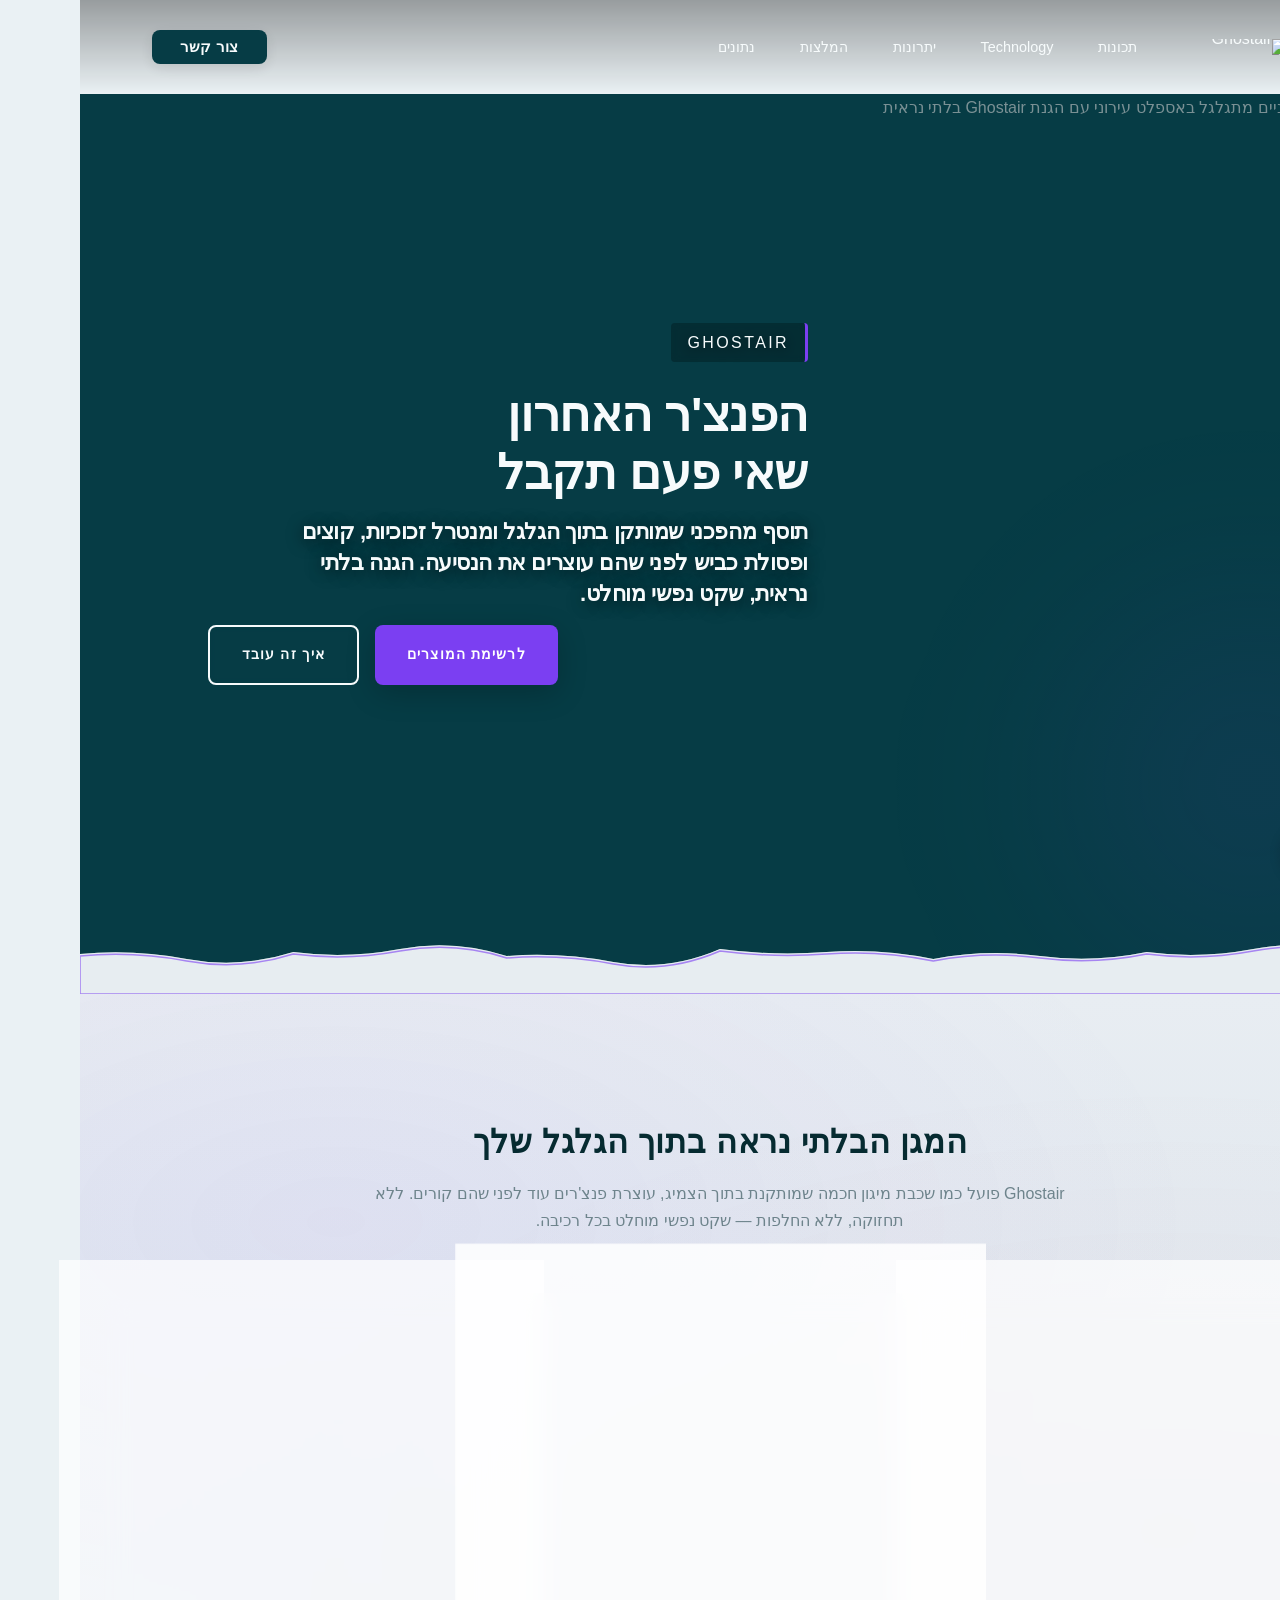
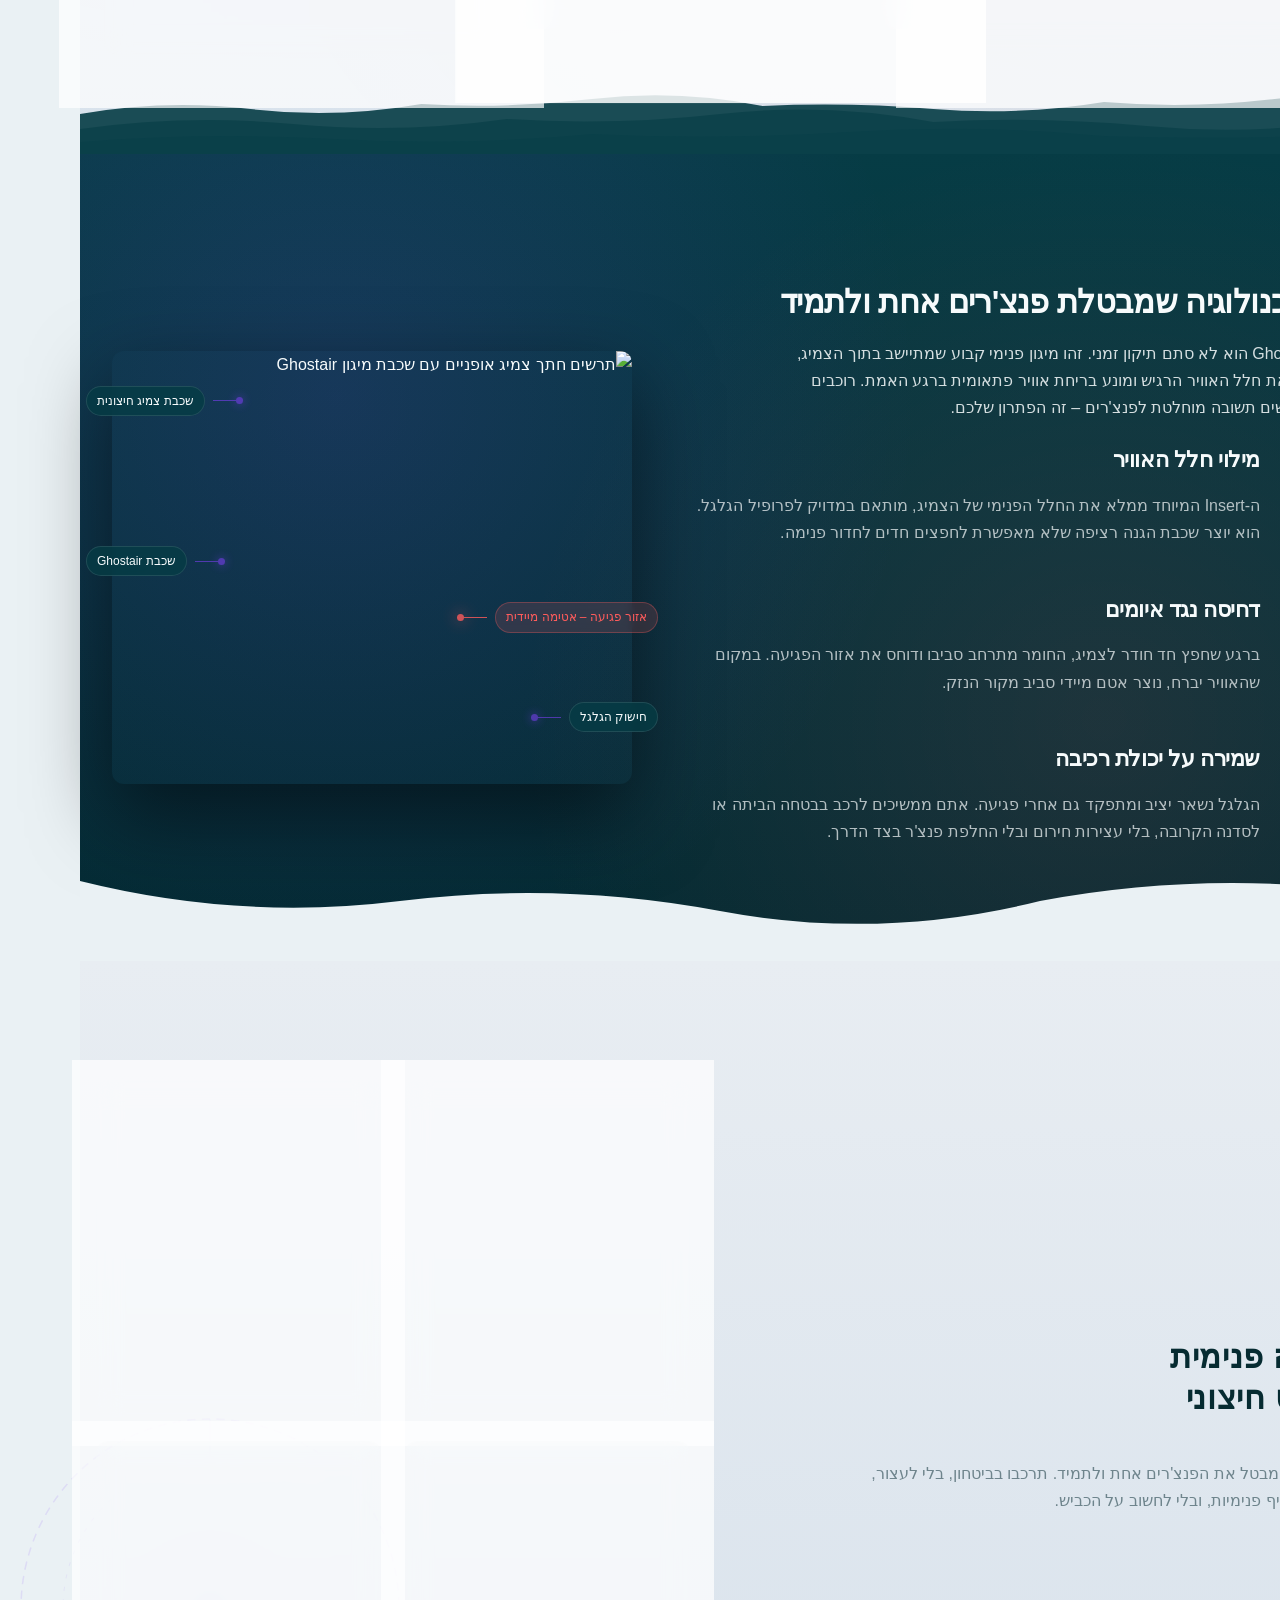
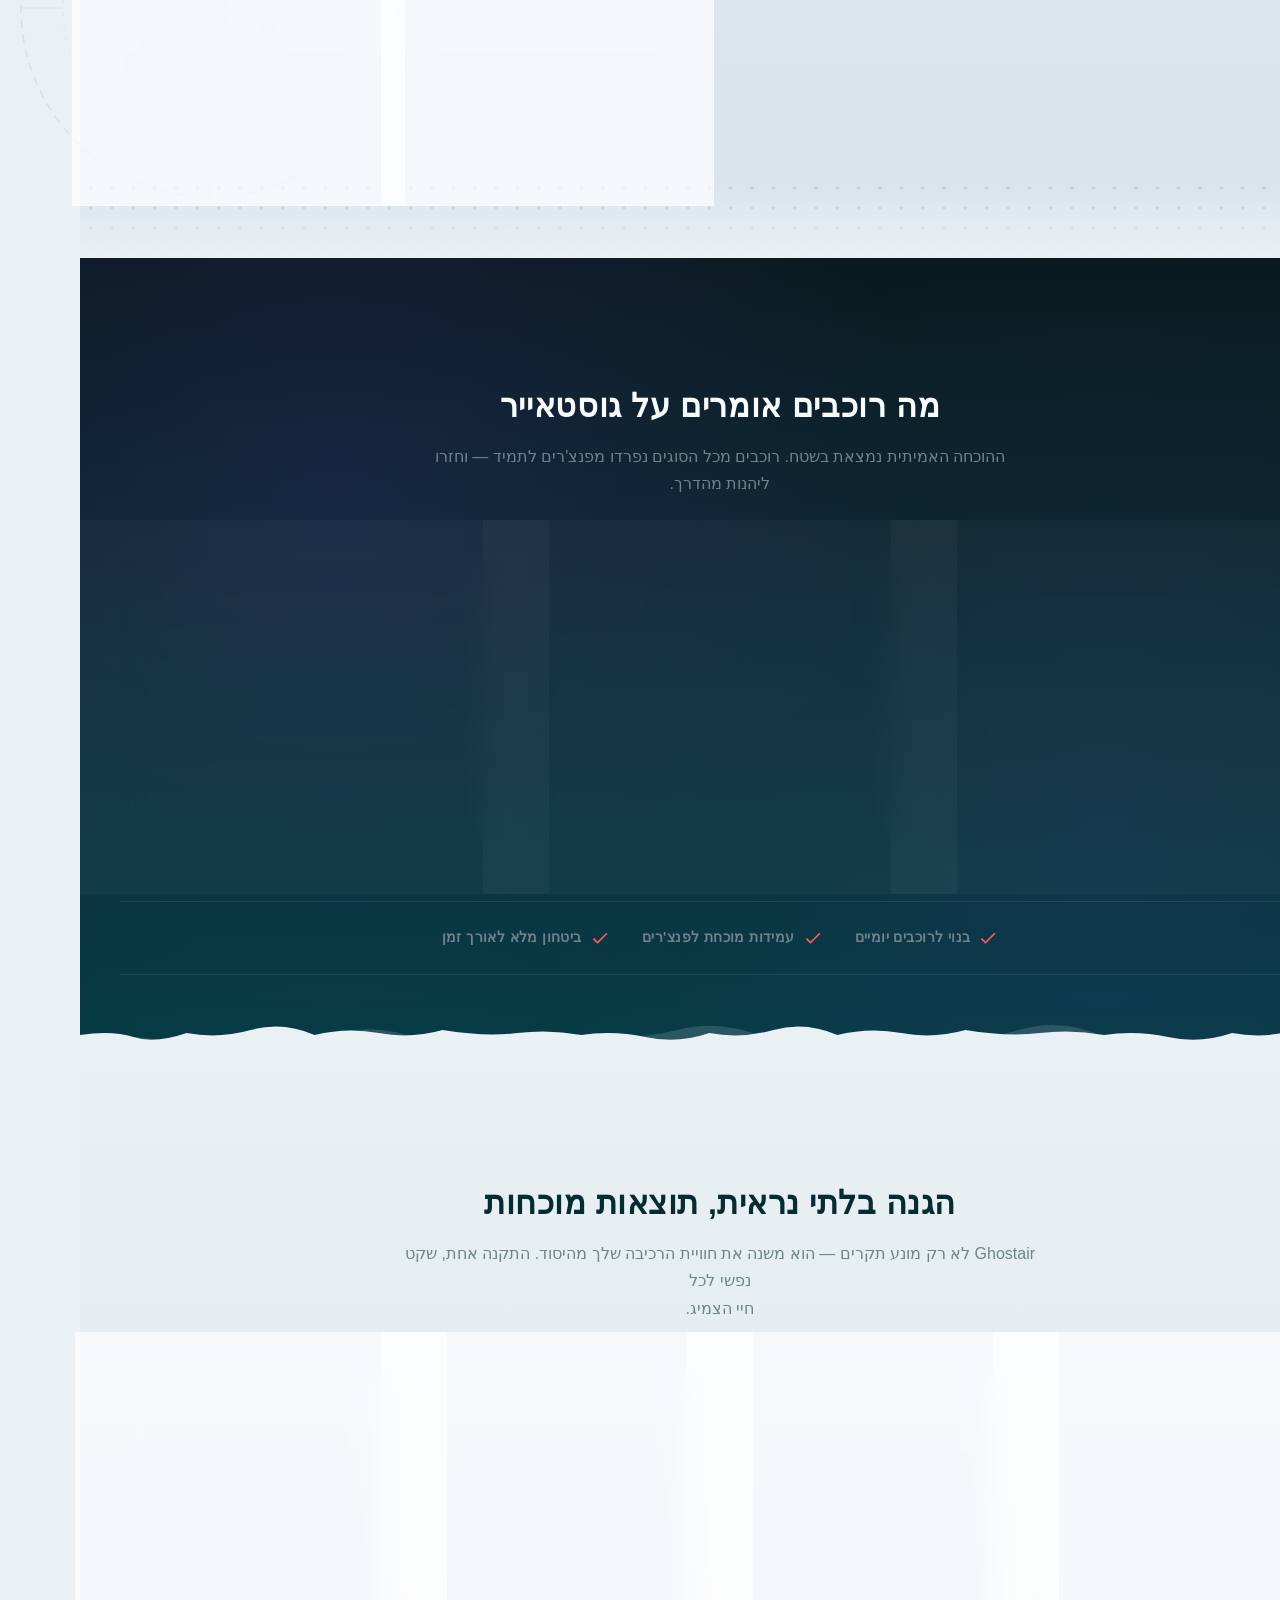
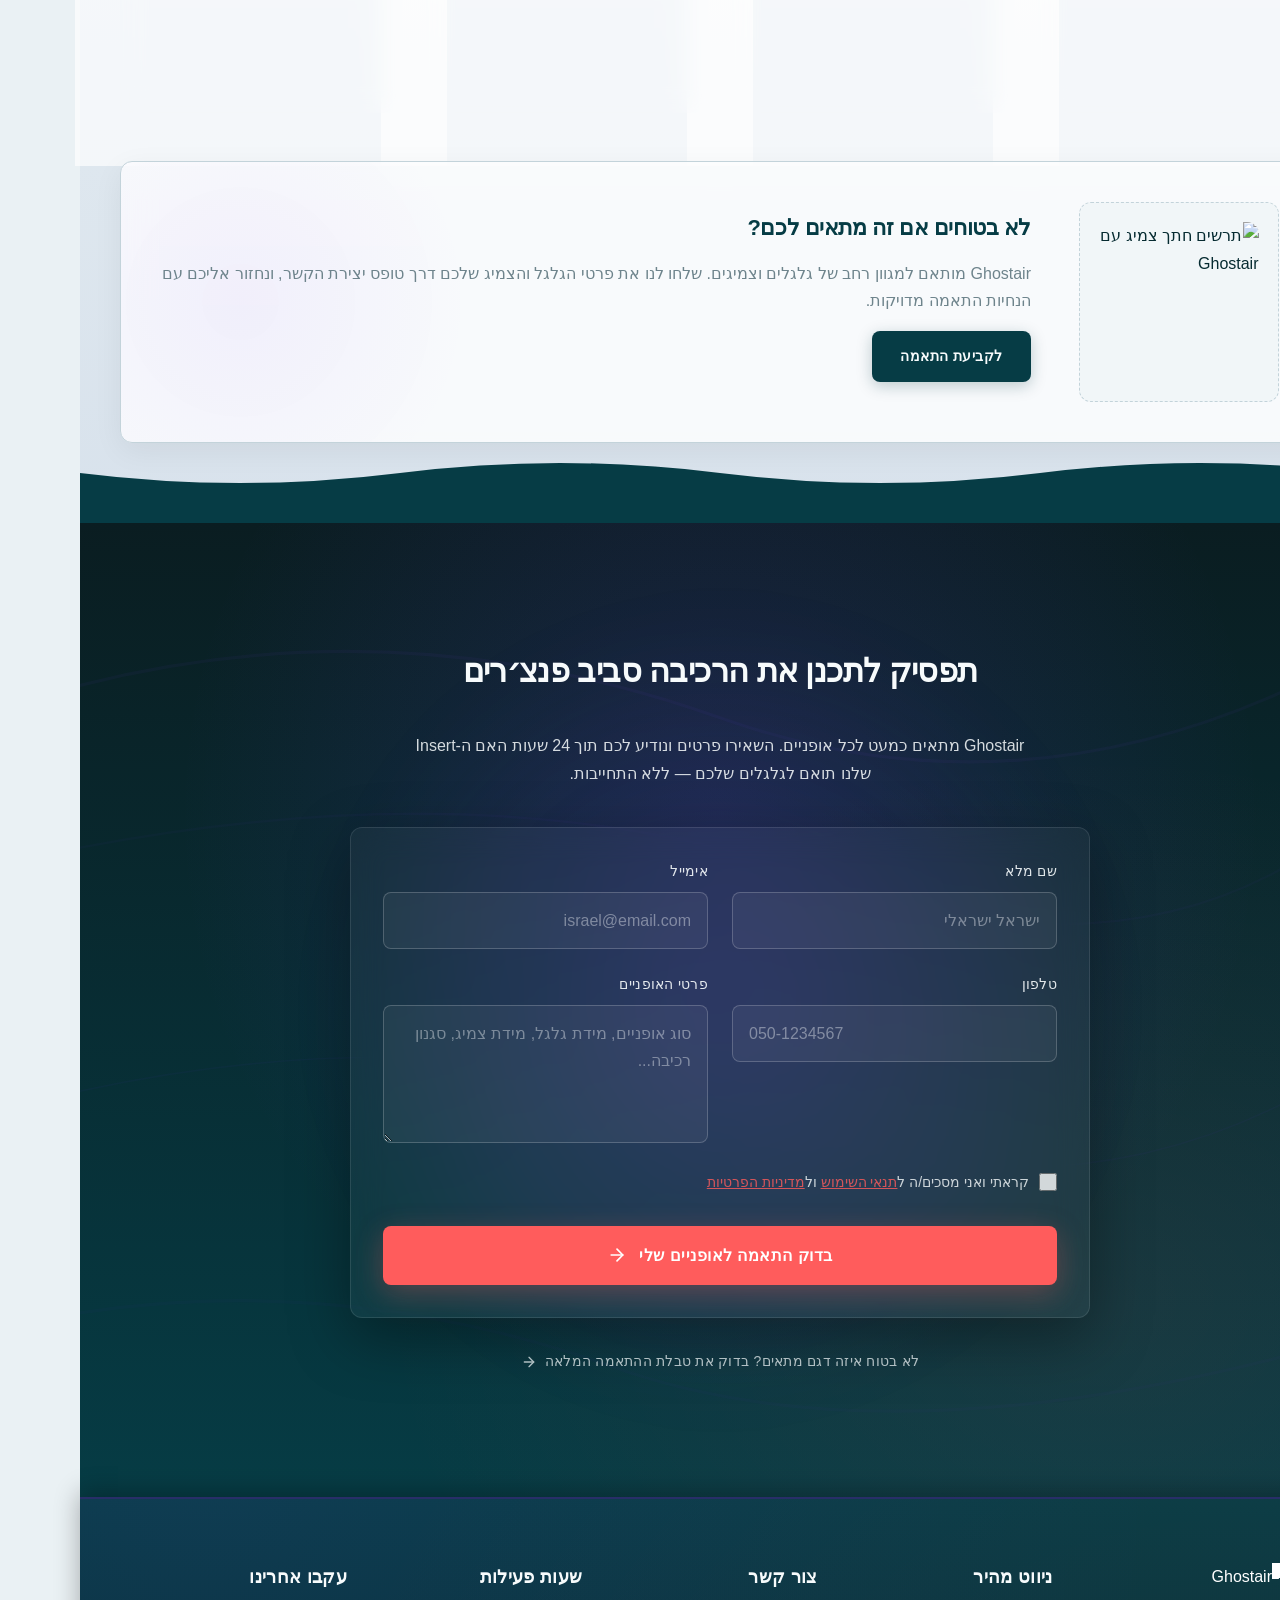
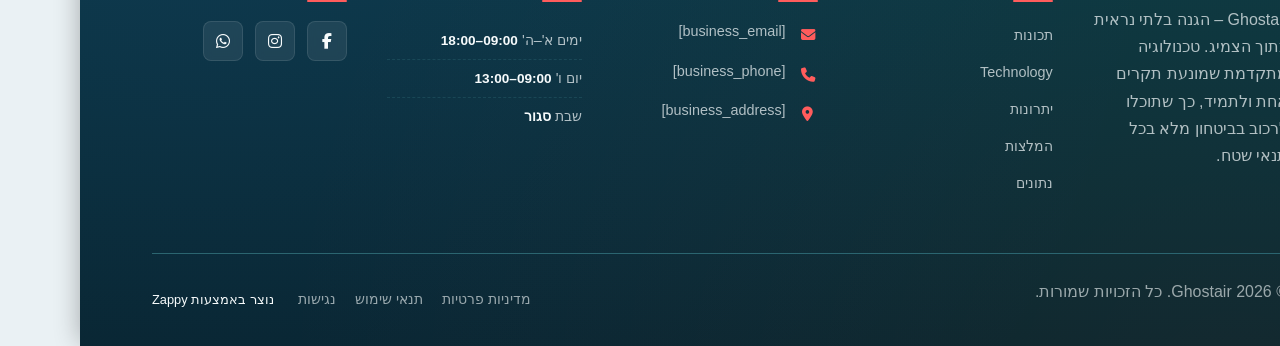
==== commit 6589302a: "Incremental sync: 1 page(s) — update_text, text_edit" ====
--- a/public/index.html
+++ b/public/index.html
@@ -1 +1 @@
-<!doctype html><html dir="rtl" lang="he"><head><meta charset="UTF-8"><meta content="width=device-width,initial-scale=1" name="viewport"><meta content="index, follow" name="robots"><title>תשכחו מפנצ&#39;רים לתמיד — Ghostair</title><meta content="הכנסו לעולם שבו פנצ&#39;רים הם נחלת העבר. Ghostair מציעה תוסף צמיג מהפכני שמונע תקרים באופן קבוע, ומעניק לכם שקט נפשי וביטחון מלא בכל רכיבה. גלו את הפתרון הסופי לרוכבים." name="description"><meta content="Ghostair, תוסף צמיג, מניעת פנצ'רים, אביזרי אופניים, פתרון לתקרים" name="keywords"><link href="/assets/favicon.ico" rel="icon" type="image/x-icon"><link href="/assets/favicon-16x16.png" rel="icon" type="image/png" sizes="16x16"><link href="/assets/favicon-32x32.png" rel="icon" type="image/png" sizes="32x32"><link href="/assets/favicon-48x48.png" rel="icon" type="image/png" sizes="48x48"><link href="/assets/favicon-192x192.png" rel="icon" type="image/png" sizes="192x192"><link href="/assets/favicon-512x512.png" rel="icon" type="image/png" sizes="512x512"><link href="/assets/apple-touch-icon.png" rel="apple-touch-icon"><script>!function(){"use strict";var t="f46b67d1-cb57-4bf6-b161-d42bcd8194f7",e="https://api.zappy5.com/api/analytics/track",a=18e5,n=2592e6,o=!0,i=!0,r=!0;var s=function(){var e="zappy_visitor_"+t,a=null;try{if(a=localStorage.getItem(e)){var o=JSON.parse(a),i=Date.now();if(i-o.created<n)return o.lastSeen=i,localStorage.setItem(e,JSON.stringify(o)),o.id}}catch(t){console.warn("Zappy Analytics: LocalStorage not available")}var r="zv_"+Date.now()+"_"+Math.random().toString(36).substr(2,9);try{localStorage.setItem(e,JSON.stringify({id:r,created:Date.now(),lastSeen:Date.now()}))}catch(t){}return r}(),c=function(){var e="zappy_session_"+t,n=null;try{if(n=sessionStorage.getItem(e)){var o=JSON.parse(n),i=Date.now();if(i-o.timestamp<a)return o.timestamp=i,sessionStorage.setItem(e,JSON.stringify(o)),o.id}}catch(t){console.warn("Zappy Analytics: SessionStorage not available")}var r="zs_"+Date.now()+"_"+Math.random().toString(36).substr(2,9);try{sessionStorage.setItem(e,JSON.stringify({id:r,timestamp:Date.now()}))}catch(t){}return r}();function l(a,n){n=n||{};var o={website_id:t,event_type:a,page_path:window.location.pathname,referrer:document.referrer||"direct",visitor_id:s,session_id:c,metadata:n};if(navigator.sendBeacon){var i=new Blob([JSON.stringify(o)],{type:"application/json"});navigator.sendBeacon(e,i)}else fetch(e,{method:"POST",headers:{"Content-Type":"application/json"},body:JSON.stringify(o),keepalive:!0}).catch(function(t){console.warn("Zappy Analytics: Failed to track event",t)})}o&&l("pageview",{title:document.title,url:window.location.href}),i&&document.addEventListener("click",function(t){var e=t.target;if("BUTTON"===e.tagName||e.closest("button")){var a="BUTTON"===e.tagName?e:e.closest("button");l("click",{element:"button",text:a.textContent.trim().substring(0,100),id:a.id||null,class:a.className||null})}else if("A"===e.tagName||e.closest("a")){var n="A"===e.tagName?e:e.closest("a");l("navigation",{element:"link",text:n.textContent.trim().substring(0,100),href:n.href,external:n.hostname!==window.location.hostname})}},!0),r&&document.addEventListener("submit",function(t){var e=t.target;l("form_submit",{form_id:e.id||null,form_name:e.name||null,form_action:e.action||null,form_method:e.method||"GET"})},!0);var d=Date.now();window.addEventListener("beforeunload",function(){l("page_unload",{time_on_page:Math.floor((Date.now()-d)/1e3),page_path:window.location.pathname})}),window.zappyAnalytics={track:l,getVisitorId:function(){return s},getSessionId:function(){return c}}}()</script><meta content="תשכחו מפנצ&#39;רים לתמיד — Ghostair" property="og:title"><meta content="הכנסו לעולם שבו פנצ&#39;רים הם נחלת העבר. Ghostair מציעה תוסף צמיג מהפכני שמונע תקרים באופן קבוע, ומעניק לכם שקט נפשי וביטחון מלא בכל רכיבה. גלו את הפתרון הסופי לרוכבים." property="og:description"><meta content="summary_large_image" name="twitter:card"><meta content="תשכחו מפנצ&#39;רים לתמיד — Ghostair" name="twitter:title"><meta content="הכנסו לעולם שבו פנצ&#39;רים הם נחלת העבר. Ghostair מציעה תוסף צמיג מהפכני שמונע תקרים באופן קבוע, ומעניק לכם שקט נפשי וביטחון מלא בכל רכיבה. גלו את הפתרון הסופי לרוכבים." name="twitter:description"><meta content="website" property="og:type"><meta content="he_IL" property="og:locale"><link href="https://cdnjs.cloudflare.com/ajax/libs/font-awesome/6.4.0/css/all.min.css" rel="stylesheet"><style>.skip-link{position:absolute;top:0;left:0;transform:translateY(-200%);padding:12px 18px;background:var(--bg-dark,#1a1a1a);color:var(--text-light,#fff);font-weight:600;border-radius:0 0 8px 0;z-index:10000}.skip-link:focus{transform:none;outline:2px solid var(--ring,#fff);outline-offset:2px}:focus-visible{outline:2px solid var(--ring,currentColor);outline-offset:3px}</style><link href="/assets/favicon.ico" rel="icon" type="image/x-icon"><link href="/assets/favicon-16x16.png" rel="icon" type="image/png" sizes="16x16"><link href="/assets/favicon-32x32.png" rel="icon" type="image/png" sizes="32x32"><link href="/assets/favicon-48x48.png" rel="icon" type="image/png" sizes="48x48"><link href="/assets/favicon-192x192.png" rel="icon" type="image/png" sizes="192x192"><link href="/assets/favicon-512x512.png" rel="icon" type="image/png" sizes="512x512"><link href="/assets/apple-touch-icon.png" rel="apple-touch-icon"><link href="https://cdn.jsdelivr.net/npm/vanilla-cookieconsent@3/dist/cookieconsent.css" rel="stylesheet"><script src="https://cdn.jsdelivr.net/npm/vanilla-cookieconsent@3/dist/cookieconsent.umd.js"></script><script src="https://cdn.jsdelivr.net/gh/mickidum/acc_toolbar/acctoolbar/acctoolbar.min.js"></script><link href="/styles.css" rel="stylesheet"><script>window.ZAPPY_WEBSITE_ID="f46b67d1-cb57-4bf6-b161-d42bcd8194f7",window.ZAPPY_API_BASE="https://api.zappy5.com"</script><style id="zappy-dropdown-submenu-styles">#navMenu li:has(.sub-menu),.nav-menu li:has(.sub-menu),.navbar li:has(.sub-menu),nav li:has(.sub-menu){position:relative}#navMenu .sub-menu,.nav-menu .sub-menu,.navbar .sub-menu,nav .sub-menu{display:block!important;position:absolute!important;top:100%;left:0;min-width:220px;background:#fff;border-radius:8px;box-shadow:0 8px 25px rgba(0,0,0,.15);padding:8px 0;opacity:0;visibility:hidden;transform:translateY(10px);transition:all .3s ease;z-index:1000;list-style:none;pointer-events:none}#navMenu li:hover>.sub-menu,.nav-menu li:hover>.sub-menu,.navbar li:hover>.sub-menu,nav li:hover>.sub-menu{opacity:1!important;visibility:visible!important;transform:translateY(0)!important;pointer-events:auto!important}.sub-menu li{list-style:none;margin:0;padding:0}.sub-menu a{display:block!important;padding:10px 16px!important;color:var(--text-dark,#333)!important;font-weight:500;text-decoration:none;white-space:nowrap;transition:background-color .2s}.sub-menu .zappy-nav-child>a{padding-left:28px!important;font-size:.9em!important;opacity:.85!important}[dir=rtl] .sub-menu .zappy-nav-child>a,html[lang=ar] .sub-menu .zappy-nav-child>a,html[lang=he] .sub-menu .zappy-nav-child>a{padding-left:10px!important;padding-right:28px!important}.sub-menu .zappy-nav-parent>a{font-weight:600!important}.sub-menu a:hover{background-color:#f5f5f5}[dir=rtl] .nav-menu .sub-menu,[dir=rtl] .navbar .sub-menu,[dir=rtl] nav .sub-menu,html[lang=ar] .nav-menu .sub-menu,html[lang=ar] .navbar .sub-menu,html[lang=ar] nav .sub-menu,html[lang=he] .nav-menu .sub-menu,html[lang=he] .navbar .sub-menu,html[lang=he] nav .sub-menu{left:auto!important;right:0!important}.sub-menu:empty,.sub-menu:not(:has(li)):not(:has(> a)),.sub-menu:not(:has(li:not(.zappy-hidden-menu-item))):not(:has(> a)){display:none!important;opacity:0!important;visibility:hidden!important;pointer-events:none!important}li:has(.menu-group-title):hover>.sub-menu{opacity:1!important;visibility:visible!important;transform:translateY(0)!important;pointer-events:auto!important}#navMenu>li>.menu-group-title,.nav-menu>li>.menu-group-title{display:inline-block;padding:.5rem 1rem;cursor:default;user-select:none}@media (max-width:768px){#navMenu .sub-menu,.nav-menu .sub-menu,.navbar .sub-menu,nav .sub-menu{position:static!important;transform:none!important;box-shadow:none!important;background:0 0!important;max-height:0;overflow:hidden;opacity:0;visibility:hidden;transition:max-height .3s ease,opacity .3s ease;padding:0!important;border-radius:0!important}#navMenu .sub-menu.mobile-expanded,.nav-menu .sub-menu.mobile-expanded,.navbar .sub-menu.mobile-expanded{max-height:none!important;overflow-y:visible!important;opacity:1!important;visibility:visible!important;padding:8px 0 8px 16px!important}[dir=rtl] .sub-menu.mobile-expanded,html[lang=he] .sub-menu.mobile-expanded{padding:8px 16px 8px 0!important}#navMenu li:hover>.sub-menu,.nav-menu li:hover>.sub-menu,.navbar li:hover>.sub-menu,nav li:hover>.sub-menu{opacity:0;visibility:hidden;pointer-events:none}#navMenu li>.sub-menu.mobile-expanded,.nav-menu li>.sub-menu.mobile-expanded,.navbar li>.sub-menu.mobile-expanded,nav li>.sub-menu.mobile-expanded{opacity:1!important;visibility:visible!important;pointer-events:auto!important}#navMenu li:has(.sub-menu),.nav-menu li:has(.sub-menu),.navbar li:has(.sub-menu),nav li:has(.sub-menu){display:flex!important;flex-wrap:wrap!important;align-items:center!important;position:relative!important;min-height:44px!important}#navMenu li:has(.sub-menu)>a,.nav-menu li:has(.sub-menu)>a,.navbar li:has(.sub-menu)>a,nav li:has(.sub-menu)>a{flex:1!important;min-width:0!important}#navMenu li:has(.sub-menu)>.menu-group-title,.nav-menu li:has(.sub-menu)>.menu-group-title,.navbar li:has(.sub-menu)>.menu-group-title,nav li:has(.sub-menu)>.menu-group-title{flex:1!important;min-width:0!important;padding:0!important;line-height:inherit!important}#navMenu li:has(.sub-menu)>.sub-menu,.nav-menu li:has(.sub-menu)>.sub-menu,.navbar li:has(.sub-menu)>.sub-menu,nav li:has(.sub-menu)>.sub-menu{flex-basis:100%!important;width:100%!important}#navMenu li:has(.sub-menu)>a [class*=arrow],#navMenu li:has(.sub-menu)>a [class*=chevron],.nav-menu li:has(.sub-menu)>a .fa-angle-down,.nav-menu li:has(.sub-menu)>a .fa-chevron-down,.nav-menu li:has(.sub-menu)>a [class*=arrow],.nav-menu li:has(.sub-menu)>a [class*=chevron],nav li:has(.sub-menu)>a [class*=arrow],nav li:has(.sub-menu)>a [class*=chevron]{display:none!important;visibility:hidden!important}.mobile-submenu-toggle{display:flex!important;align-items:center!important;justify-content:center!important;width:44px!important;height:auto!important;background:0 0!important;border:none!important;cursor:pointer!important;color:var(--text-light)!important;position:static!important;flex-shrink:0!important;align-self:stretch!important;z-index:2!important;padding:0!important;margin:0!important}.mobile-submenu-toggle::after{content:''!important;width:0!important;height:0!important;border-left:6px solid transparent!important;border-right:6px solid transparent!important;border-top:7px solid currentColor!important;transition:transform .3s ease!important}.mobile-submenu-toggle.expanded::after{transform:rotate(180deg)!important}.sub-menu a{padding:10px 0!important;display:block!important;color:var(--text-light)!important;white-space:normal!important}.sub-menu .zappy-nav-child>a{padding-left:28px!important;font-size:.9em!important;opacity:.85!important}[dir=rtl] .sub-menu .zappy-nav-child>a,html[lang=ar] .sub-menu .zappy-nav-child>a,html[lang=he] .sub-menu .zappy-nav-child>a{padding-left:0!important;padding-right:28px!important}.sub-menu .zappy-nav-parent>a{font-weight:600!important}#navMenu.active,.nav-menu.active{max-width:100vw!important;overflow-x:hidden!important;box-sizing:border-box!important}.navbar .sub-menu li a,.zappy-products-dropdown .sub-menu a,nav.navbar .sub-menu li a{color:var(--text-light)!important}}@media (min-width:769px){.mobile-submenu-toggle{display:none!important}}</style><style id="zappy-widget-visibility">html[dir=rtl] .whatsapp-float{right:20px!important;left:auto!important}html:not([dir]) .whatsapp-float,html[dir=ltr] .whatsapp-float{left:20px!important;right:auto!important}html[dir=rtl] #mic-access-tool-general-button,html[dir=rtl] #mic-init-access-tool #mic-access-tool-general-button,html[dir=rtl] #mic-init-access-tool .mic-access-tool-general-button,html[dir=rtl] ._access-icon,html[dir=rtl] .mic-access-tool-general-button{left:20px!important;right:auto!important}html:not([dir]) #mic-access-tool-general-button,html:not([dir]) #mic-init-access-tool #mic-access-tool-general-button,html:not([dir]) #mic-init-access-tool .mic-access-tool-general-button,html:not([dir]) ._access-icon,html:not([dir]) .mic-access-tool-general-button,html[dir=ltr] #mic-access-tool-general-button,html[dir=ltr] #mic-init-access-tool #mic-access-tool-general-button,html[dir=ltr] #mic-init-access-tool .mic-access-tool-general-button,html[dir=ltr] ._access-icon,html[dir=ltr] .mic-access-tool-general-button{right:20px!important;left:auto!important}@media (max-width:768px){.whatsapp-float{display:flex!important}}@media (min-width:769px){.whatsapp-float{display:flex!important}}@media (max-width:768px){#mic-access-tool-general-button,#mic-init-access-tool #mic-access-tool-general-button,#mic-init-access-tool .mic-access-tool-general-button,._access-icon,.mic-access-tool-general-button{display:flex!important;visibility:visible!important;opacity:1!important;pointer-events:auto!important}#mic-access-tool-box.opened-mic-access-tool,#mic-init-access-tool #mic-access-tool-box.opened-mic-access-tool,.mic-access-tool-box.opened-mic-access-tool{visibility:visible!important;opacity:1!important;pointer-events:auto!important}}@media (min-width:769px){#mic-access-tool-general-button,#mic-init-access-tool #mic-access-tool-general-button,#mic-init-access-tool .mic-access-tool-general-button,._access-icon,.mic-access-tool-general-button{display:flex!important;visibility:visible!important;opacity:1!important;pointer-events:auto!important}#mic-access-tool-box.opened-mic-access-tool,#mic-init-access-tool #mic-access-tool-box.opened-mic-access-tool,.mic-access-tool-box.opened-mic-access-tool{visibility:visible!important;opacity:1!important;pointer-events:auto!important}}</style></head><body><a href="#main" class="skip-link">דלג לתוכן הראשי</a><nav class="navbar" dir="rtl"><button class="mobile-toggle" aria-label="Menu" id="mobileToggle"><svg viewBox="0 0 24 24" fill="none" height="24" width="24" class="hamburger-icon"><path d="M3 12h18M3 6h18M3 18h18" stroke="currentColor" stroke-width="2" stroke-linecap="round"></path></svg><svg viewBox="0 0 24 24" fill="none" height="24" width="24" class="close-icon" style="display:none"><path d="M18 6L6 18M6 6l12 12" stroke="currentColor" stroke-width="2" stroke-linecap="round"></path></svg></button><button class="phone-header-btn" aria-label="Call" data-phone="[business_phone]"><svg viewBox="0 0 24 24" fill="currentColor" height="20" width="20"><path d="M22 16.92v3a2 2 0 0 1-2.18 2 19.79 19.79 0 0 1-8.63-3.07 19.5 19.5 0 0 1-6-6 19.79 19.79 0 0 1-3.07-8.67A2 2 0 0 1 4.11 2h3a2 2 0 0 1 2 1.72 12.84 12.84 0 0 0 .7 2.81 2 2 0 0 1-.45 2.11L8.09 9.91a16 16 0 0 0 6 6l1.27-1.27a2 2 0 0 1 2.11-.45 12.84 12.84 0 0 0 2.81.7A2 2 0 0 1 22 16.92z"></path></svg></button><div class="nav-container"><div class="nav-right-group"><div class="nav-brand"><a href="/" class="logo-link"><img alt="Ghostair" src="/assets/site-----image-1.webp" class="logo"></a></div><ul class="nav-menu" id="navMenu"><li><a href="#features">תכונות</a></li><li><a href="#technology">Technology</a></li><li><a href="#benefits">יתרונות</a></li><li><a href="#testimonials">המלצות</a></li><li><a href="#stats">נתונים</a></li><li class="mobile-contact-link nav-cta-mobile-item"><a href="#cta" class="nav-cta-btn">צור קשר</a></li></ul></div><div class="nav-cta-container"><a href="#cta" class="nav-cta-btn">צור קשר</a></div></div></nav><script>window.addEventListener("load",function(){const e=document.querySelector(".navbar, nav, header");if(!e)return void console.log("[Navbar] Navbar element not found");let t=document.getElementById("mobileToggle")||document.querySelector(".mobile-toggle")||document.querySelector(".hamburger")||document.querySelector(".hamburger-menu")||document.querySelector(".menu-toggle")||document.querySelector(".burger-menu")||document.querySelector('[aria-label="Menu"]')||document.querySelector('[aria-label="תפריט"]');const o=document.querySelector(".phone-header-btn"),n=window.getComputedStyle(e);let r=n.backgroundColor;if(console.log("[Navbar] Initial navbar background:",r),"transparent"===r||"rgba(0, 0, 0, 0)"===r||r.startsWith("rgba")&&r.includes(", 0)")){const e=n.backgroundImage;if(e&&"none"!==e)console.log("[Navbar] Navbar has background image/gradient, using dark text"),r="rgb(240, 240, 240)";else{const e=window.getComputedStyle(document.body).backgroundColor;console.log("[Navbar] Navbar transparent, using body background:",e),r=e}}const a=r.match(/\d+/g);if(a&&a.length>=3){const e=(.299*parseInt(a[0])+.587*parseInt(a[1])+.114*parseInt(a[2]))/255;console.log("[Navbar] Mobile button colors preserved from Claude CSS (luminance:",e.toFixed(2)+")");const n=document.createElement("style");n.id="zappy-mobile-nav-fix";document.documentElement.lang;document.documentElement.dir,n.textContent='\n        /* Hide mobile buttons on desktop, show only on mobile */\n        @media (min-width: 769px) {\n          .mobile-toggle,\n          .phone-header-btn {\n            display: none !important;\n          }\n        }\n        \n        /* Show and position mobile buttons correctly on mobile */\n        @media (max-width: 768px) {\n          .navbar,\n          nav.navbar {\n            min-height: 70px !important;\n          }\n\n          .mobile-toggle,\n          .phone-header-btn {\n            position: absolute !important;\n            top: 0 !important;\n            bottom: 0 !important;\n            margin-top: auto !important;\n            margin-bottom: auto !important;\n            transform: none !important;\n            z-index: 1001 !important;\n            display: flex !important;\n            align-items: center !important;\n            justify-content: center !important;\n            width: 36px !important;\n            height: 36px !important;\n            border-radius: 50% !important;\n            border: none !important;\n            cursor: pointer !important;\n            padding: 6px !important;\n            background: none !important;\n            color: var(--nav-text, var(--text-light)) !important;\n            touch-action: manipulation !important;\n            -webkit-tap-highlight-color: transparent !important;\n          }\n\n          html[data-zappy-site-type="ecommerce"] .phone-header-btn,\n          body[data-zappy-site-type="ecommerce"] .phone-header-btn,\n          html[data-zappy-site-type="ecommerce"] header .phone-header-btn,\n          html[data-zappy-site-type="ecommerce"] nav .phone-header-btn {\n            display: none !important;\n            visibility: hidden !important;\n            width: 0 !important;\n            height: 0 !important;\n            min-width: 0 !important;\n            overflow: hidden !important;\n          }\n          \n          /* LTR positioning (default): hamburger LEFT, phone RIGHT */\n          html:not([dir="rtl"]):not([lang="he"]):not([lang="ar"]) .mobile-toggle,\n          html[dir="ltr"] .mobile-toggle {\n            left: 12px !important;\n            right: auto !important;\n          }\n          html:not([dir="rtl"]):not([lang="he"]):not([lang="ar"]) .phone-header-btn,\n          html[dir="ltr"] .phone-header-btn {\n            right: 12px !important;\n            left: auto !important;\n          }\n          \n          /* RTL positioning: hamburger RIGHT, phone LEFT */\n          html[dir="rtl"] .mobile-toggle,\n          html[lang="he"] .mobile-toggle,\n          html[lang="ar"] .mobile-toggle {\n            right: 12px !important;\n            left: auto !important;\n          }\n          html[dir="rtl"] .phone-header-btn,\n          html[lang="he"] .phone-header-btn,\n          html[lang="ar"] .phone-header-btn {\n            left: 12px !important;\n            right: auto !important;\n          }\n          \n          /* CRITICAL: Ensure nav-container has min-height on mobile */\n          /* All children are positioned absolutely/fixed on mobile, so height:auto collapses to 0 */\n          .nav-container {\n            min-height: 70px !important;\n            position: relative !important;\n          }\n          \n          /* Ensure SVG icons are properly sized and inherit color */\n          .mobile-toggle svg,\n          .phone-header-btn svg {\n            width: 24px !important;\n            height: 24px !important;\n            /* Don\'t force display - let JavaScript control hamburger/close toggle */\n          }\n          \n          /* Reset nav-cta-container on mobile - remove desktop box-shadow/padding */\n          /* that creates a visible ghost box when CTA button is hidden */\n          .nav-cta-container {\n            box-shadow: none !important;\n            padding: 0 !important;\n          }\n          \n          /* Hide nav-cta-container entirely on mobile when there\'s no lang-switcher */\n          /* (only the CTA button is inside, and it\'s hidden on mobile) */\n          .nav-cta-container:not(:has(.lang-switcher)) {\n            display: none !important;\n          }\n          \n          /* CRITICAL: Prevent hero image fade gradient from bleeding over headline text */\n          /* The .image-fade-gradient has bottom: -30px (extends below parent) */\n          /* On mobile stacked layout, this overlaps the h1 text below the image */\n          .hero-image-column {\n            overflow: hidden !important;\n          }\n          .image-fade-gradient {\n            bottom: 0 !important;\n          }\n          \n          /* Hide desktop language switcher on mobile - hamburger menu handles it */\n          /* High specificity to override stored CSS */\n          .lang-switcher,\n          .nav-cta-container .lang-switcher,\n          .nav-container .lang-switcher,\n          .navbar .lang-switcher,\n          .navbar .nav-cta-container .lang-switcher {\n            display: none !important;\n          }\n        }\n      ';const r=document.getElementById("zappy-mobile-nav-fix");r&&r.remove(),document.head.appendChild(n),console.log("[Navbar] Critical CSS injected for mobile nav positioning");const i=window.innerWidth<=768;if(t){const e=t.querySelector(".hamburger-icon"),o=t.querySelector(".close-icon");e&&(e.style.setProperty("width","24px","important"),e.style.setProperty("height","24px","important"),e.style.setProperty("display","block","important")),o&&(o.style.setProperty("width","24px","important"),o.style.setProperty("height","24px","important"),o.style.setProperty("display","none","important")),i?(t.style.setProperty("position","absolute","important"),t.style.setProperty("top","0","important"),t.style.setProperty("bottom","0","important"),t.style.setProperty("margin-top","auto","important"),t.style.setProperty("margin-bottom","auto","important"),t.style.setProperty("transform","none","important"),t.style.setProperty("z-index","1001","important"),t.style.removeProperty("left"),t.style.removeProperty("right"),console.log("[Navbar] Mobile toggle positioning applied (mobile viewport)")):(t.style.removeProperty("position"),t.style.removeProperty("top"),t.style.removeProperty("transform"),t.style.removeProperty("z-index"),t.style.removeProperty("left"),t.style.removeProperty("right"),console.log("[Navbar] Desktop viewport - cleared mobile toggle inline positioning"))}if(o){const e=o.querySelector("svg");e&&(e.style.width="24px",e.style.height="24px",e.setAttribute("width","24"),e.setAttribute("height","24")),i?(o.style.setProperty("position","absolute","important"),o.style.setProperty("top","0","important"),o.style.setProperty("bottom","0","important"),o.style.setProperty("margin-top","auto","important"),o.style.setProperty("margin-bottom","auto","important"),o.style.setProperty("transform","none","important"),o.style.setProperty("z-index","1001","important"),o.style.removeProperty("left"),o.style.removeProperty("right"),console.log("[Navbar] Phone button positioning applied (mobile viewport)")):(o.style.removeProperty("position"),o.style.removeProperty("top"),o.style.removeProperty("transform"),o.style.removeProperty("z-index"),o.style.removeProperty("left"),o.style.removeProperty("right"),console.log("[Navbar] Desktop viewport - cleared phone button inline positioning"))}}else console.log("[Navbar] Could not parse background color:",r);t=document.getElementById("mobileToggle")||document.querySelector(".mobile-toggle")||document.querySelector(".hamburger")||document.querySelector(".hamburger-menu")||document.querySelector(".menu-toggle")||document.querySelector(".burger-menu")||document.querySelector('[aria-label="Menu"]')||document.querySelector('[aria-label="תפריט"]');const i=document.getElementById("navMenu")||document.querySelector(".nav-menu")||document.querySelector(".nav-links")||document.querySelector("nav ul:not(.submenu)");if(!t||!i)return void console.log("[Navbar] Mobile toggle or menu not found:",{toggle:!!t,menu:!!i});i.id||(i.id="navMenu"),console.log("[Navbar] Initializing mobile menu...");const l=t.cloneNode(!0);t.parentNode.replaceChild(l,t);var s=0;function p(e){var t=Date.now();t-s<300||(s=t,function(e){e.preventDefault(),e.stopPropagation();const t=l.querySelector(".hamburger-icon"),o=l.querySelector(".close-icon");i.classList.contains("active")?(i.classList.remove("active"),t&&t.style.setProperty("display","block","important"),o&&o.style.setProperty("display","none","important"),document.body.style.overflow="",document.body.classList.remove("menu-open"),console.log("[Navbar] Menu closed")):(i.classList.add("active"),t&&t.style.setProperty("display","none","important"),o&&o.style.setProperty("display","block","important"),document.body.style.overflow="hidden",document.body.classList.add("menu-open"),console.log("[Navbar] Menu opened"))}(e))}l.addEventListener("click",p),l.addEventListener("touchend",p),document.addEventListener("keydown",function(e){if(("Escape"===e.key||"Esc"===e.key)&&i.classList.contains("active")){const e=l.querySelector(".hamburger-icon"),t=l.querySelector(".close-icon");i.classList.remove("active"),e&&e.style.setProperty("display","block","important"),t&&t.style.setProperty("display","none","important"),document.body.style.overflow="",document.body.classList.remove("menu-open"),console.log("[Navbar] Menu closed (Escape)")}}),i.querySelectorAll("a").forEach(function(e){e.addEventListener("click",function(){if("#"===this.getAttribute("href"))return;const e=l.querySelector(".hamburger-icon"),t=l.querySelector(".close-icon");i.classList.remove("active"),e&&e.style.setProperty("display","block","important"),t&&t.style.setProperty("display","none","important"),document.body.style.overflow="",document.body.classList.remove("menu-open"),console.log("[Navbar] Menu closed (link clicked)")})});var m=i.querySelectorAll(".dropdown-toggle");m.forEach(function(e){e.addEventListener("click",function(e){e.preventDefault(),e.stopPropagation();var t=this.closest(".nav-dropdown");t&&(t.parentNode.querySelectorAll(".nav-dropdown.open").forEach(function(e){e!==t&&e.classList.remove("open")}),t.classList.toggle("open"),console.log("[Navbar] Dropdown toggled:",t.classList.contains("open")?"open":"closed"))})}),document.addEventListener("click",function(e){e.target.closest(".nav-dropdown")||document.querySelectorAll(".nav-dropdown.open").forEach(function(e){e.classList.remove("open")})}),console.log("[Navbar] Dropdown handlers initialized for "+m.length+" dropdowns"),o&&o.addEventListener("click",function(){const e=document.querySelectorAll('a[href^="tel:"]'),t=e.length>0?e[0].getAttribute("href").replace("tel:",""):"[business_phone]";window.location.href="tel:"+t,console.log("[Navbar] Phone button clicked")}),console.log("[Navbar] Mobile menu initialized successfully")})</script><main id="main"><section class="index-hero-section" data-band-index="0" data-layout-spec="בית-hero" id="hero" data-hero-type="fullscreen-scrim" data-zappy-bg-overlay-color="#000000" data-zappy-bg-overlay-opacity="50"><div style="position:absolute !important;top:0px !important;left:0px !important;width:100% !important;height:100% !important;max-width:none !important;margin-left:0px !important;margin-right:0px !important;z-index:1 !important;overflow:hidden !important" data-element-id="img-1783340221624-3054bfzbj" data-element-type="image" data-zappy-wrapper-margins-applied="true" data-zappy-zoom-clip="true" data-zappy-zoom-wrapper="true" data-zappy-zoom-wrapper-align="center" data-zappy-zoom-wrapper-height="650px" data-zappy-zoom-wrapper-width="384px" data-zappy-zoom-wrapper-width-mode="full"><img alt="צמיג אופניים מתגלגל באספלט עירוני עם הגנת Ghostair בלתי נראית" src="/assets/site-index-hero-image-1-1783340631577-b4rvrw.webp?v=1783340634194" class="index-hero-bg" data-context="A cinematic close-up of a bicycle wheel rolling through misty urban asphalt at dusk, with abstract airflow ribbons and subtle puncture particles being deflected around the tire. The atmosphere is bold, protective, and science-meets-cycling. Dark, moody, premium lighting." data-element-id="img-1783340221624-3054bfzbj" data-element-type="image" data-hero-background="true" data-hero-bg="true" data-placeholder="index-hero-image-1" data-zappy-hero-img-base-blend="normal" data-zappy-hero-img-base-opacity="1" data-zappy-object-position="57% 74%" data-zappy-original-height="650.4666748046875" data-zappy-original-width="384" data-zappy-zoom="1" fetchpriority="high" height="600" style="object-position:57% 74% !important;pointer-events:auto !important;margin:0px !important;position:absolute !important;left:0% !important;top:0% !important;width:100% !important;height:100% !important;max-width:none !important;max-height:none !important;display:block !important;object-fit:cover !important" width="1200"></div><div class="index-hero-scrim" aria-hidden="true" data-zappy-gradient-scrim="true" data-zappy-scrim-base-opacity="92" style="opacity:0.543478"></div><div class="index-hero-purple-blob" aria-hidden="true"></div><div class="index-hero-overlay-group"><p class="index-hero-eyebrow" style="color:rgb(247, 251, 252) !important">Ghostair</p><h1 class="index-hero-headline">הפנצ'ר האחרון<br>שאי פעם תקבל</h1><h3 class="index-hero-subtitle">תוסף מהפכני שמותקן בתוך הגלגל ומנטרל זכוכיות, קוצים ופסולת כביש לפני שהם עוצרים את הנסיעה. הגנה בלתי נראית, שקט נפשי מוחלט.</h3><div class="index-hero-cta-group"><a href="#contact" class="index-hero-cta-primary" data-element-id="btn-1783340267938-anyxeerbh" data-element-type="button" data-native-element="true" style="outline:none;background-color:rgb(123, 63, 242) !important;background-image:none !important;border-color:rgb(123, 63, 242) !important;color:rgb(255, 255, 255) !important">לרשימת המוצרים</a> <a href="#technology" class="index-hero-cta-secondary" data-element-id="btn-1783340300787-iixfww8v9" data-element-type="button" data-native-element="true" style="outline:none;color:rgb(247, 251, 252) !important;border-color:rgb(247, 251, 252) !important;background-color:transparent !important;background-image:none !important">איך זה עובד</a></div></div><div class="index-hero-divider-wrapper" aria-hidden="true"><svg viewBox="0 0 1200 80" xmlns="http://www.w3.org/2000/svg" preserveAspectRatio="none" aria-hidden="true" data-no-icon-edit="true"><defs><linearGradient id="heroDividerGradient" x1="0%" x2="100%" y1="0%" y2="0%"><stop offset="0%" stop-color="#7B3FF2" stop-opacity="0.4"></stop><stop offset="100%" stop-color="#7B3FF2" stop-opacity="0"></stop></linearGradient></defs><path d="M0,80 L0,40 Q50,35 100,45 T200,38 Q250,45 300,35 T400,42 Q450,38 500,48 T600,35 Q650,42 700,38 T800,45 Q850,35 900,42 T1000,38 Q1050,45 1100,35 T1200,40 L1200,80 Z" fill="#E8EDF2"></path><path d="M0,80 L0,40 Q50,35 100,45 T200,38 Q250,45 300,35 T400,42 Q450,38 500,48 T600,35 Q650,42 700,38 T800,45 Q850,35 900,42 T1000,38 Q1050,45 1100,35 T1200,40 L1200,80 Z" fill="#E8EDF2" opacity="0.5"></path><path d="M0,80 L0,42 Q50,37 100,47 T200,40 Q250,47 300,37 T400,44 Q450,40 500,50 T600,37 Q650,44 700,40 T800,47 Q850,37 900,44 T1000,40 Q1050,47 1100,37 T1200,42 L1200,80 Z" fill="#E8EDF2" opacity="0.6" stroke="#7B3FF2" stroke-width="1.5"></path></svg></div></section><section class="index-features-section" data-band-index="1" data-layout-spec="בית-features" id="features" dir="rtl"><div class="index-features-section__container"><div class="index-features-section__intro"><h2 class="index-features-section__title">המגן הבלתי נראה בתוך הגלגל שלך</h2><p class="index-features-section__subtitle">Ghostair פועל כמו שכבת מיגון חכמה שמותקנת בתוך הצמיג, עוצרת פנצ'רים עוד לפני שהם קורים. ללא תחזוקה, ללא החלפות — שקט נפשי מוחלט בכל רכיבה.</p></div><div class="index-features-section__grid" data-zappy-grid-align="start"><div class="index-features-section__card" data-grid-item-index="0"><div class="index-features-section__card-icon"><svg viewBox="0 0 48 48" xmlns="http://www.w3.org/2000/svg" fill="none" data-element-type="icon" data-icon-type="svg"><circle cx="24" cy="24" r="22" stroke="currentColor" stroke-width="1.5" stroke-dasharray="4 4"></circle><circle cx="24" cy="24" r="16" opacity="0.6" stroke="currentColor" stroke-width="1.2"></circle><circle cx="24" cy="24" r="8" opacity="0.8" fill="currentColor"></circle><path d="M12 24H36" stroke="var(--accent)" stroke-width="2" stroke-linecap="round"></path><path d="M24 12V36" stroke="var(--accent)" stroke-width="2" stroke-linecap="round"></path></svg></div><h3 class="index-features-section__card-title">עוצר פנצ'רים לפני שהם עוצרים אותך</h3><p class="index-features-section__card-text">זכוכיות, קוצים, מסמרים ושברי מתכת — Ghostair סופג את הפגיעה מלהגיע לפנימית.<br>&nbsp;ו גם בשטח עירוני קשוח וגם בדרכי עפר משובשות, הצמיג נשאר אטום לחלוטין.</p><div class="index-features-section__card-pattern" aria-hidden="true"></div></div><div class="index-features-section__card index-features-section__card--emphasized" data-grid-item-index="1"><div class="index-features-section__card-icon"><svg viewBox="0 0 48 48" xmlns="http://www.w3.org/2000/svg" fill="none" data-element-type="icon" data-icon-type="svg"><circle cx="24" cy="24" r="22" stroke="currentColor" stroke-width="1.5" stroke-dasharray="4 4"></circle><circle cx="24" cy="24" r="16" opacity="0.6" stroke="currentColor" stroke-width="1.2"></circle><circle cx="24" cy="24" r="8" opacity="0.8" fill="currentColor"></circle><path d="M16 24L22 30L32 18" stroke="var(--accent)" stroke-width="2.5" stroke-linecap="round" stroke-linejoin="round"></path></svg></div><h3 class="index-features-section__card-title">פתרון חד-פעמי לרכיבה יומיומית</h3><p class="index-features-section__card-text">בין אם אתה רוכב לעבודה כל בוקר, יוצא לאימון סוף שבוע או מטייל עם המשפחה — Ghostair מותקן פעם אחת ומחזיק מעמד לאורך כל חיי הצמיג. בלי פשרות, בלי תקלות.</p><div class="index-features-section__card-pattern" aria-hidden="true"></div></div><div class="index-features-section__card" data-grid-item-index="2"><div class="index-features-section__card-icon"><svg viewBox="0 0 48 48" xmlns="http://www.w3.org/2000/svg" fill="none" data-element-type="icon" data-icon-type="svg"><circle cx="24" cy="24" r="22" stroke="currentColor" stroke-width="1.5" stroke-dasharray="4 4"></circle><circle cx="24" cy="24" r="16" opacity="0.6" stroke="currentColor" stroke-width="1.2"></circle><circle cx="24" cy="24" r="8" opacity="0.8" fill="currentColor"></circle><path d="M24 14V24M24 30H24.01" stroke="var(--accent)" stroke-width="2.5" stroke-linecap="round"></path></svg></div><h3 class="index-features-section__card-title">רוכב עם לחץ אוויר, לא עם לחץ נפשי</h3><p class="index-features-section__card-text">תשכח מהפחד מהפנצ'ר באמצע שום מקום. עם Ghostair אתה חופשי להתמקד בדרך, בנוף ובקצב — בידיעה שהגלגלים שלך מוגנים באופן מוחלט, בכל תנאי שטח ומזג אוויר.</p><div class="index-features-section__card-pattern" aria-hidden="true"></div></div></div></div><div class="index-features-section__divider-wrapper" aria-hidden="true"><svg viewBox="0 0 1200 100" xmlns="http://www.w3.org/2000/svg" preserveAspectRatio="none" aria-hidden="true" data-no-icon-edit="true"><path d="M0,100 L0,60 Q80,45 160,55 T320,50 Q400,55 480,45 T640,52 Q720,48 800,55 T960,48 Q1040,55 1120,45 T1200,50 L1200,100 Z" fill="#063C45" opacity="0.9"></path><path d="M0,100 L0,75 Q100,60 200,70 T400,65 Q500,72 600,60 T800,68 Q900,62 1000,72 T1200,65 L1200,100 Z" fill="#063C45" opacity="0.6"></path><path d="M0,100 L0,88 Q120,78 240,85 T480,80 Q600,86 720,78 T960,82 Q1080,86 1200,80 L1200,100 Z" fill="#063C45" opacity="0.3"></path></svg></div></section><section class="index-technology-section" data-band-index="2" data-layout-spec="בית-technology" id="technology"><div class="index-technology-section-container"><div class="index-technology-content"><h2>הטכנולוגיה שמבטלת פנצ'רים אחת ולתמיד</h2><p class="index-technology-intro">ה-Ghostair הוא לא סתם תיקון זמני. זהו מיגון פנימי קבוע שמתיישב בתוך הצמיג, אוטם את חלל האוויר הרגיש ומונע בריחת אוויר פתאומית ברגע האמת. רוכבים שמחפשים תשובה מוחלטת לפנצ'רים – זה הפתרון שלכם.</p><div class="index-technology-steps"><div class="index-technology-step"><div class="step-number-wrapper"><span class="step-number">01</span><div class="step-line"></div></div><div class="step-content"><h3>מילוי חלל האוויר</h3><p>ה-Insert המיוחד ממלא את החלל הפנימי של הצמיג, מותאם במדויק לפרופיל הגלגל. הוא יוצר שכבת הגנה רציפה שלא מאפשרת לחפצים חדים לחדור פנימה.</p></div></div><div class="index-technology-step"><div class="step-number-wrapper"><span class="step-number">02</span><div class="step-line"></div></div><div class="step-content"><h3>דחיסה נגד איומים</h3><p>ברגע שחפץ חד חודר לצמיג, החומר מתרחב סביבו ודוחס את אזור הפגיעה. במקום שהאוויר יברח, נוצר אטם מיידי סביב מקור הנזק.</p></div></div><div class="index-technology-step"><div class="step-number-wrapper"><span class="step-number">03</span><div class="step-line"></div></div><div class="step-content"><h3>שמירה על יכולת רכיבה</h3><p>הגלגל נשאר יציב ומתפקד גם אחרי פגיעה. אתם ממשיכים לרכב בבטחה הביתה או לסדנה הקרובה, בלי עצירות חירום ובלי החלפת פנצ'ר בצד הדרך.</p></div></div></div></div><div class="index-technology-media"><div class="diagram-container"><img alt="תרשים חתך צמיג אופניים עם שכבת מיגון Ghostair" src="/assets/site-index-technology-image-1.webp" data-context="A premium technical cutaway diagram of a bicycle tire cross-section. The tire is transparent with a glowing ultraviolet insert layer seated inside. A sharp debris object contacts the outer tread, and a pulse of coral-orange light highlights the impact point where the insert compresses. Deep teal background with subtle radial gradients. The style is a clean cycling engineering visual, not a generic product photo." data-placeholder="index-technology-image-1" height="500" width="600" decoding="async" loading="lazy"><div class="annotation annotation-top-right"><span class="annotation-line"></span> <span class="annotation-text">שכבת צמיג חיצונית</span></div><div class="annotation annotation-bottom-left"><span class="annotation-line"></span> <span class="annotation-text">חישוק הגלגל</span></div><div class="annotation annotation-center-right"><span class="annotation-line"></span> <span class="annotation-text">שכבת Ghostair</span></div><div class="annotation annotation-impact"><span class="annotation-line"></span> <span class="annotation-text">אזור פגיעה – אטימה מיידית</span></div></div></div></div><div class="index-technology-divider-wrapper"><svg viewBox="0 0 1200 100" xmlns="http://www.w3.org/2000/svg" preserveAspectRatio="none" aria-hidden="true" data-no-icon-edit="true"><path d="M0,100 L0,20 Q150,60 300,40 Q450,20 600,50 Q750,80 900,40 Q1050,10 1200,30 L1200,100 Z" fill="var(--bg-light)"></path></svg></div></section><section class="index-benefits-section" data-band-index="3" data-layout-spec="בית-benefits" id="benefits" dir="rtl"><div class="index-benefits-section__container"><div class="index-benefits-section__editorial-grid"><header class="index-benefits-section__text-block"><h2 class="index-benefits-section__heading">הגנה פנימית<br>שקט חיצוני</h2><p class="index-benefits-section__subheading">Ghostair מבטל את הפנצ'רים אחת ולתמיד. תרכבו בביטחון, בלי לעצור, בלי להחליף פנימיות, ובלי לחשוב על הכביש.</p></header><div class="index-benefits-section__benefits-grid"><article class="index-benefits-section__benefit-card"><div class="index-benefits-section__benefit-icon-wrap"><svg viewBox="0 0 24 24" xmlns="http://www.w3.org/2000/svg" fill="none" data-element-type="icon" data-icon-type="svg" class="index-benefits-section__benefit-icon"><path d="M12 2C6.48 2 2 6.48 2 12s4.48 10 10 10 10-4.48 10-10S17.52 2 12 2zm-1 17.93c-3.95-.49-7-3.85-7-7.93 0-.62.08-1.21.21-1.79L9 15v1c0 1.1.9 2 2 2v1.93zm6.9-2.54c-.26-.81-1-1.39-1.9-1.39h-1v-3c0-.55-.45-1-1-1H8v-2h2c.55 0 1-.45 1-1V7h2c1.1 0 2-.9 2-2v-.41c2.93 1.19 5 4.06 5 7.41 0 2.08-.8 3.97-2.1 5.39z" fill="currentColor"></path></svg></div><h3 class="index-benefits-section__benefit-title">פחות עצירות בצד הדרך</h3><p class="index-benefits-section__benefit-text">התוסף הפנימי סופג את הפגיעות במקומכם. הפנצ'ר נשאר נחלת העבר, ואתם נשארים על האוכף.</p></article><article class="index-benefits-section__benefit-card"><div class="index-benefits-section__benefit-icon-wrap"><svg viewBox="0 0 24 24" xmlns="http://www.w3.org/2000/svg" fill="none" data-element-type="icon" data-icon-type="svg" class="index-benefits-section__benefit-icon"><path d="M19 3H5c-1.1 0-2 .9-2 2v14c0 1.1.9 2 2 2h14c1.1 0 2-.9 2-2V5c0-1.1-.9-2-2-2zm0 16H5V5h14v14zm-5-7l-3 3.72L9 13l-3 4h12l-4-5z" fill="currentColor"></path></svg></div><h3 class="index-benefits-section__benefit-title">התלות בפנימיות חד-פעמיות נעלמת</h3><p class="index-benefits-section__benefit-text">לא תצטרכו לסחוב ערכת תיקונים או לחפש פנימית חלופית. Ghostair הופך כל גלגל לחסין פנצ'רים מרגע ההתקנה.</p></article><article class="index-benefits-section__benefit-card"><div class="index-benefits-section__benefit-icon-wrap"><svg viewBox="0 0 24 24" xmlns="http://www.w3.org/2000/svg" fill="none" data-element-type="icon" data-icon-type="svg" class="index-benefits-section__benefit-icon"><path d="M12 2L4 5v6.09c0 5.05 3.41 9.76 8 10.91 4.59-1.15 8-5.86 8-10.91V5l-8-3zm0 15c-2.76 0-5-2.24-5-5s2.24-5 5-5 5 2.24 5 5-2.24 5-5 5zm-1-6.41l-1.29-1.29L8.29 10.71l2.41 2.41 4.59-4.59-1.41-1.41L11 10.59z" fill="currentColor"></path></svg></div><h3 class="index-benefits-section__benefit-title">ביטחון מלא בנסיעה היומית</h3><p class="index-benefits-section__benefit-text">רכיבה לעבודה, ללימודים או לפגישה – כבר לא הימור. הצמיג שלכם מוגן, ואתם מגיעים בזמן.</p></article><article class="index-benefits-section__benefit-card"><div class="index-benefits-section__benefit-icon-wrap"><svg viewBox="0 0 24 24" xmlns="http://www.w3.org/2000/svg" fill="none" data-element-type="icon" data-icon-type="svg" class="index-benefits-section__benefit-icon"><path d="M13.5 5.5c1.1 0 2-.9 2-2s-.9-2-2-2-2 .9-2 2 .9 2 2 2zM9.8 8.9L7 23h2.1l1.8-8 2.1 2v6h2v-7.5l-2.1-2 .6-3C14.8 12 16.8 13 19 13v-2c-1.9 0-3.5-1-4.3-2.4l-1-1.6c-.4-.6-1-1-1.7-1-.3 0-.5.1-.8.1L6 8.3V13h2V9.6l1.8-.7" fill="currentColor"></path></svg></div><h3 class="index-benefits-section__benefit-title">ראש שקט ברכיבות הארוכות</h3><p class="index-benefits-section__benefit-text">בין אם אתם חוקרים שבילים חדשים או יוצאים למסע כביש בסוף השבוע, Ghostair שומר עליכם מפני ההפתעה שהכי קשה לתקן בשטח.</p></article></div></div></div><div class="index-benefits-section__wheel-backplate" aria-hidden="true"><svg viewBox="0 0 400 400" xmlns="http://www.w3.org/2000/svg" fill="none"><circle cx="200" cy="200" r="180" opacity="0.12" stroke="var(--secondary)" stroke-width="1.5" stroke-dasharray="8 6"></circle><circle cx="200" cy="200" r="140" opacity="0.08" stroke="var(--secondary)" stroke-width="1" stroke-dasharray="4 8"></circle><circle cx="200" cy="200" r="60" opacity="0.1" stroke="var(--secondary)" stroke-width="2"></circle><circle cx="200" cy="200" r="8" opacity="0.15" fill="var(--secondary)"></circle><path d="M200 20 L200 60 M200 340 L200 380 M20 200 L60 200 M340 200 L380 200" stroke="var(--secondary)" stroke-width="1" opacity="0.1"></path></svg></div><div class="index-benefits-section__divider-wrapper" aria-hidden="true" data-no-icon-edit="true"><svg viewBox="0 0 1200 80" xmlns="http://www.w3.org/2000/svg" preserveAspectRatio="none"><defs><pattern height="20" id="benefits-dots" patternUnits="userSpaceOnUse" width="20" x="0" y="0"><circle cx="10" cy="10" r="1.5" opacity="0.25" fill="var(--secondary)"></circle></pattern><linearGradient id="benefits-fade" x1="0" x2="0" y1="0" y2="1"><stop offset="0%" stop-color="var(--bg-light)" stop-opacity="0"></stop><stop offset="100%" stop-color="var(--bg-light)" stop-opacity="1"></stop></linearGradient></defs><rect fill="url(#benefits-dots)" height="80" width="1200" x="0" y="0"></rect><rect fill="url(#benefits-fade)" height="80" width="1200" x="0" y="0"></rect></svg></div></section><section class="index-testimonials-section" data-band-index="4" data-layout-spec="בית-testimonials" id="testimonials"><div class="index-testimonials-section__container"><div class="index-testimonials-section__header"><h2 class="index-testimonials-section__title">מה רוכבים אומרים על גוסטאייר</h2><p class="index-testimonials-section__subtitle">ההוכחה האמיתית נמצאת בשטח. רוכבים מכל הסוגים נפרדו מפנצ'רים לתמיד — וחזרו ליהנות מהדרך.</p></div><div class="index-testimonials-section__grid"><div class="index-testimonials-section__card"><div class="index-testimonials-section__card-quote-mark"><svg viewBox="0 0 24 24" xmlns="http://www.w3.org/2000/svg" fill="none" data-element-type="icon" data-icon-type="svg" height="24" width="24"><path d="M10 11H6V6H10V11ZM18 11H14V6H18V11ZM22 13V20H16V13H18V12H22V13ZM14 13V20H8V13H10V12H14V13Z" fill="var(--accent)"></path></svg></div><blockquote class="index-testimonials-section__quote">"מאז שהתקנתי את גוסטאייר, אני נוסע לעבודה כל יום בלי לעצור אפילו פעם אחת. השקט הנפשי שווה כל שקל."</blockquote><div class="index-testimonials-section__rider-info"><span class="index-testimonials-section__rider-type">רוכב עירוני</span> <span class="index-testimonials-section__use-case">נסיעה יומית לעבודה</span></div></div><div class="index-testimonials-section__card"><div class="index-testimonials-section__card-quote-mark"><svg viewBox="0 0 24 24" xmlns="http://www.w3.org/2000/svg" fill="none" data-element-type="icon" data-icon-type="svg" height="24" width="24"><path d="M10 11H6V6H10V11ZM18 11H14V6H18V11ZM22 13V20H16V13H18V12H22V13ZM14 13V20H8V13H10V12H14V13Z" fill="var(--accent)"></path></svg></div><blockquote class="index-testimonials-section__quote">"עברתי מעל 2,000 קילומטר עם גוסטאייר. כבישים משובשים, דרכי עפר — שום דבר לא מצליח לעצור אותי. פשוט גאוני."</blockquote><div class="index-testimonials-section__rider-info"><span class="index-testimonials-section__rider-type">רוכב כביש</span> <span class="index-testimonials-section__use-case">רכיבת כושר למרחקים ארוכים</span></div></div><div class="index-testimonials-section__card"><div class="index-testimonials-section__card-quote-mark"><svg viewBox="0 0 24 24" xmlns="http://www.w3.org/2000/svg" fill="none" data-element-type="icon" data-icon-type="svg" height="24" width="24"><path d="M10 11H6V6H10V11ZM18 11H14V6H18V11ZM22 13V20H16V13H18V12H22V13ZM14 13V20H8V13H10V12H14V13Z" fill="var(--accent)"></path></svg></div><blockquote class="index-testimonials-section__quote">"בכל סוף שבוע אני יוצא לשטח. פעם הייתי סוחב איתי ערכת תיקונים. היום? רק מים וחטיף. תודה לגוסטאייר!"</blockquote><div class="index-testimonials-section__rider-info"><span class="index-testimonials-section__rider-type">רוכב פנאי</span> <span class="index-testimonials-section__use-case">טיולי סוף שבוע משפחתיים</span></div></div></div><div class="index-testimonials-section__trust-strip"><div class="index-testimonials-section__trust-item"><svg viewBox="0 0 24 24" xmlns="http://www.w3.org/2000/svg" fill="none" data-element-type="icon" data-icon-type="svg" height="20" width="20"><path d="M9 16.17L4.83 12L3.41 13.41L9 19L21 7L19.59 5.59L9 16.17Z" fill="var(--accent)"></path></svg> <span>בנוי לרוכבים יומיים</span></div><div class="index-testimonials-section__trust-item"><svg viewBox="0 0 24 24" xmlns="http://www.w3.org/2000/svg" fill="none" data-element-type="icon" data-icon-type="svg" height="20" width="20"><path d="M9 16.17L4.83 12L3.41 13.41L9 19L21 7L19.59 5.59L9 16.17Z" fill="var(--accent)"></path></svg> <span>עמידות מוכחת לפנצ'רים</span></div><div class="index-testimonials-section__trust-item"><svg viewBox="0 0 24 24" xmlns="http://www.w3.org/2000/svg" fill="none" data-element-type="icon" data-icon-type="svg" height="20" width="20"><path d="M9 16.17L4.83 12L3.41 13.41L9 19L21 7L19.59 5.59L9 16.17Z" fill="var(--accent)"></path></svg> <span>ביטחון מלא לאורך זמן</span></div></div></div><div class="index-testimonials-section__divider-wrapper"><svg viewBox="0 0 1200 80" xmlns="http://www.w3.org/2000/svg" preserveAspectRatio="none" aria-hidden="true" data-no-icon-edit="true"><defs><linearGradient id="spark-fade" x1="0%" x2="0%" y1="0%" y2="100%"><stop offset="0%" stop-color="var(--accent)" stop-opacity="0"></stop><stop offset="100%" stop-color="var(--accent)" stop-opacity="0.3"></stop></linearGradient></defs><path d="M0,80 L0,60 Q30,55 50,62 T100,58 Q130,64 160,55 T220,60 Q250,52 280,58 T340,55 Q380,62 410,58 T470,60 Q500,55 530,62 T590,58 Q620,64 650,55 T710,60 Q740,52 770,58 T830,55 Q870,62 900,58 T960,60 Q990,55 1020,62 T1080,58 Q1110,64 1140,55 T1200,60 L1200,80 Z" fill="#EAF1F4"></path><path d="M0,80 L0,65 Q40,58 80,66 T160,60 Q200,68 240,58 T320,65 Q360,55 400,62 T480,58 Q520,66 560,55 T640,62 Q680,58 720,66 T800,60 Q840,68 880,55 T960,62 Q1000,58 1040,66 T1120,60 Q1160,68 1200,55 L1200,80 Z" fill="#EAF1F4" opacity="0.15"></path></svg></div></section><section class="index-stats-section" data-band-index="5" data-layout-spec="בית-stats" id="stats" dir="rtl"><div class="index-stats-section__container"><div class="index-stats-section__header"><h2 class="index-stats-section__title">הגנה בלתי נראית, תוצאות מוכחות</h2><p class="index-stats-section__subtitle">Ghostair לא רק מונע תקרים — הוא משנה את חוויית הרכיבה שלך מהיסוד. התקנה אחת, שקט נפשי לכל החיים.</p></div><div class="index-stats-section__grid"><div class="index-stats-section__card"><span class="index-stats-section__value">1</span><h3 class="index-stats-section__card-title">התקנה</h3><p class="index-stats-section__card-text">פתרון חד פעמי שמתיישב בתוך הצמיג ומגן עליו מפני פנצ׳רים לצמיתות. בלי תחזוקה, בלי כאב ראש.</p></div><div class="index-stats-section__card"><span class="index-stats-section__value">0</span><h3 class="index-stats-section__card-title">תיקוני דרך</h3><p class="index-stats-section__card-text">שכחו מעצירות פתאומיות בצד הדרך. עם Ghostair, כל רכיבה מסתיימת בדיוק כמו שהיא התחילה — חלקה ובטוחה.</p></div><div class="index-stats-section__card"><span class="index-stats-section__value">∞</span><h3 class="index-stats-section__card-title">כבישים יומיומיים</h3><p class="index-stats-section__card-text">זכוכיות, מסמרים, אבנים חדות — שום דבר לא עוצר אתכם. Ghostair סופג את הפגיעה וממשיך קדימה.</p></div><div class="index-stats-section__card"><span class="index-stats-section__value">−</span><h3 class="index-stats-section__card-title">פחות פסולת</h3><p class="index-stats-section__card-text">פחות פנצ׳רים = פחות פנימיות מוחלפות. רכיבה ירוקה יותר שמפחיתה את טביעת הרגל הסביבתית שלכם.</p></div></div><div class="index-stats-section__compatibility"><div class="index-stats-section__compatibility-media"><img alt="תרשים חתך צמיג עם Ghostair" src="/assets/site-index-stats-image-1.webp" data-context="A clean, technical line-art illustration of a bicycle wheel and tire cross-section, showing the Ghostair insert layer inside the tire in a subtle ultraviolet accent color, on a transparent background." data-placeholder="index-stats-image-1" height="200" width="200" decoding="async" loading="lazy"></div><div class="index-stats-section__compatibility-text"><h3 class="index-stats-section__compatibility-title">לא בטוחים אם זה מתאים לכם?</h3><p class="index-stats-section__compatibility-desc">Ghostair מותאם למגוון רחב של גלגלים וצמיגים. שלחו לנו את פרטי הגלגל והצמיג שלכם דרך טופס יצירת הקשר, ונחזור אליכם עם הנחיות התאמה מדויקות.</p><a href="#contact" class="btn-primary index-stats-section__cta">לקביעת התאמה</a></div></div></div><div class="index-stats-section__divider-wrapper"><svg viewBox="0 0 1200 80" xmlns="http://www.w3.org/2000/svg" preserveAspectRatio="none" aria-hidden="true" data-no-icon-edit="true"><path d="M0,80 L0,30 Q150,50 300,30 Q450,10 600,30 Q750,50 900,30 Q1050,10 1200,30 L1200,80 Z" fill="var(--bg-dark)"></path></svg></div></section><section class="index-cta-section" data-band-index="6" data-layout-spec="בית-cta" id="cta"><div class="airflow-lines" aria-hidden="true"><svg viewBox="0 0 1200 600" xmlns="http://www.w3.org/2000/svg" preserveAspectRatio="none"><path d="M0,100 Q300,50 600,120 T1200,80" fill="none" stroke="rgba(123,63,242,0.08)" stroke-width="2"></path><path d="M0,200 Q400,150 700,220 T1200,180" fill="none" stroke="rgba(123,63,242,0.05)" stroke-width="1.5"></path><path d="M0,350 Q350,300 650,370 T1200,330" fill="none" stroke="rgba(123,63,242,0.06)" stroke-width="1"></path><path d="M-100,500 Q200,450 500,520 T1300,480" fill="none" stroke="rgba(123,63,242,0.04)" stroke-width="2"></path></svg></div><div class="radial-glow" aria-hidden="true"></div><div class="container"><div class="cta-content"><h2 class="cta-headline">תפסיק לתכנן את הרכיבה סביב פנצ׳רים</h2><p class="cta-subheadline">Ghostair מתאים כמעט לכל אופניים. השאירו פרטים ונודיע לכם תוך 24 שעות האם ה-Insert שלנו תואם לגלגלים שלכם — ללא התחייבות.</p><div class="form-panel"><form class="contact-form"><div class="form-row"><div class="form-group"><label for="cta-name">שם מלא</label> <input name="name" required="" type="text" id="cta-name" placeholder="ישראל ישראלי"></div><div class="form-group"><label for="cta-email">אימייל</label> <input name="email" required="" type="email" id="cta-email" placeholder="israel@email.com"></div></div><div class="form-row"><div class="form-group"><label for="cta-phone">טלפון</label> <input name="phone" required="" type="tel" id="cta-phone" placeholder="050-1234567"></div><div class="form-group"><label for="cta-message">פרטי האופניים</label> <textarea id="cta-message" name="message" placeholder="סוג אופניים, מידת גלגל, מידת צמיג, סגנון רכיבה..." required="" rows="4"></textarea></div></div><div class="privacy-consent"><label class="privacy-consent-label"><input name="privacy_consent" required="" type="checkbox" class="privacy-consent-checkbox"> <span>קראתי ואני מסכים/ה ל<a href="/terms" target="_blank">תנאי השימוש</a> ול<a href="/privacy" target="_blank">מדיניות הפרטיות</a></span></label></div><button class="btn-submit" type="submit"><span>בדוק התאמה לאופניים שלי</span> <svg viewBox="0 0 24 24" fill="none" data-element-type="icon" data-icon-type="svg" height="20" width="20" stroke="currentColor" stroke-linecap="round" stroke-linejoin="round" stroke-width="2"><line x1="5" x2="19" y1="12" y2="12"></line><polyline points="12 5 19 12 12 19"></polyline></svg></button></form></div><a href="#compatibility" class="secondary-link"><span>לא בטוח איזה דגם מתאים? בדוק את טבלת ההתאמה המלאה</span> <svg viewBox="0 0 24 24" fill="none" data-element-type="icon" data-icon-type="svg" height="16" width="16" stroke="currentColor" stroke-linecap="round" stroke-linejoin="round" stroke-width="2"><line x1="5" x2="19" y1="12" y2="12"></line><polyline points="12 5 19 12 12 19"></polyline></svg></a></div></div></section></main><footer class="site-footer" dir="rtl"><div class="footer-container"><div class="footer-grid"><div class="footer-col footer-company-col"><img alt="Ghostair" src="/assets/ghostair-cycling-accessories-logo.webp" class="logo"><p class="company-blurb">Ghostair – הגנה בלתי נראית בתוך הצמיג. טכנולוגיה מתקדמת שמונעת תקרים אחת ולתמיד, כך שתוכלו לרכוב בביטחון מלא בכל תנאי שטח.</p></div><div class="footer-col footer-links-col"><h4>ניווט מהיר</h4><ul class="footer-links"><li><a href="#features">תכונות</a></li><li><a href="#technology">Technology</a></li><li><a href="#benefits">יתרונות</a></li><li><a href="#testimonials">המלצות</a></li><li><a href="#stats">נתונים</a></li></ul></div><div class="footer-col footer-contact-col"><h4>צור קשר</h4><ul class="footer-contact"><li><span class="contact-icon"><i class="fas fa-envelope"></i></span> <span class="contact-text"><a href="mailto:[business_email]">[business_email]</a></span></li><li><span class="contact-icon"><i class="fas fa-phone"></i></span> <span class="contact-text"><a href="tel:[business_phone]">[business_phone]</a></span></li><li><a href="/"><span class="contact-icon"><i class="fas fa-map-marker-alt"></i></span> <span class="contact-text">[business_address]</span></a></li></ul></div><div class="footer-col footer-hours-col"><h4>שעות פעילות</h4><ul class="footer-hours"><li><a href="/"><span class="hours-day">ימים א'–ה'</span> <span class="hours-time">09:00–18:00</span></a></li><li><a href="/"><span class="hours-day">יום ו'</span> <span class="hours-time">09:00–13:00</span></a></li><li><a href="/"><span class="hours-day">שבת</span> <span class="hours-time">סגור</span></a></li></ul></div><div class="footer-col footer-social-col"><h4>עקבו אחרינו</h4><div class="footer-social"><a href="#" aria-label="Facebook" data-zappy-social-placeholder="true"><i class="fab fa-facebook-f"></i></a> <a href="#" aria-label="Instagram" data-zappy-social-placeholder="true"><i class="fab fa-instagram"></i></a> <a href="#" aria-label="WhatsApp" data-zappy-social-placeholder="true"><i class="fab fa-whatsapp"></i></a></div></div></div><div class="footer-bottom"><div class="footer-bottom-left"><p class="copyright">© 2026 Ghostair. כל הזכויות שמורות.</p></div><div class="footer-bottom-right"><nav class="footer-legal"><a href="/privacy">מדיניות פרטיות</a> <a href="/terms">תנאי שימוש</a> <a href="/accessibility">נגישות</a></nav><a href="https://zappy5.com" class="zappy-attribution" target="_blank">נוצר באמצעות Zappy</a></div></div></div></footer><a href="https://wa.me/[whatsapp_handle]" class="whatsapp-float" aria-label="WhatsApp"><i class="fab fa-whatsapp"></i></a><div data-integration="accessibility:toolbar"></div><script src="/script.js"></script><script id="zappy-mobile-submenu-script">!function(){function e(){if(window.innerWidth>768)return document.querySelectorAll(".mobile-submenu-toggle").forEach(function(e){e.remove()}),void document.querySelectorAll(".sub-menu.mobile-expanded").forEach(function(e){e.classList.remove("mobile-expanded")});document.querySelectorAll(".nav-menu li:has(.sub-menu), nav li:has(.sub-menu), .navbar li:has(.sub-menu), #navMenu li:has(.sub-menu)").forEach(function(e){if(!e.querySelector(".mobile-submenu-toggle")){var t=e.querySelector(".sub-menu"),n=e.querySelector(":scope > a");if(t&&n){var o=document.createElement("button");o.className="mobile-submenu-toggle",o.setAttribute("aria-label","Toggle submenu"),o.setAttribute("type","button"),n.insertAdjacentElement("afterend",o),o.addEventListener("click",function(e){e.preventDefault(),e.stopPropagation(),document.querySelectorAll(".sub-menu.mobile-expanded").forEach(function(e){if(e!==t){e.classList.remove("mobile-expanded");var n=e.parentElement.querySelector(".mobile-submenu-toggle");n&&n.classList.remove("expanded")}}),t.classList.toggle("mobile-expanded"),o.classList.toggle("expanded")})}}})}var t;"loading"===document.readyState?document.addEventListener("DOMContentLoaded",e):e(),window.addEventListener("resize",function(){clearTimeout(t),t=setTimeout(e,250)});var n=new MutationObserver(function(t){t.forEach(function(t){if("attributes"===t.type){var n=t.target;n.classList&&(n.classList.contains("active")||n.classList.contains("open"))&&setTimeout(e,100)}})});setTimeout(function(){document.querySelectorAll(".mobile-menu, .nav-menu, #navMenu, nav").forEach(function(e){n.observe(e,{attributes:!0,attributeFilter:["class","style"]})})},500)}()</script><script id="zappy-navbar-scroll-effect">!function(){var e=document.querySelector("nav.navbar,.navbar:not(.zappy-catalog-menu)"),t=document.querySelector(".zappy-catalog-menu,#zappy-catalog-menu");if(e){var r="rgba(234,241,244,0.85)",o=getComputedStyle(document.documentElement),a=o.getPropertyValue("--text-dark").trim()||"#1a1a1a",s=(o.getPropertyValue("--text-light").trim(),a);e.style.transition="background 0.3s ease,backdrop-filter 0.3s ease,-webkit-backdrop-filter 0.3s ease,box-shadow 0.3s ease",t&&(t.style.transition="background 0.3s ease,backdrop-filter 0.3s ease,-webkit-backdrop-filter 0.3s ease");var n="a,.navbar-brand,.navbar-brand a,.dropdown-toggle,.mobile-toggle,.phone-header-btn,.mobile-hamburger-btn,.mobile-close-btn,.mobile-submenu-toggle,.nav-link",l=["cart-link","login-link","nav-search-toggle","search-toggle"];window.addEventListener("scroll",f,{passive:!0}),window.addEventListener("resize",f,{passive:!0}),f();var i=document.querySelector('section[class*="hero"],[data-hero-type],main:not(.courses-page-main)>section:first-child'),d=!1;if(i){var p=getComputedStyle(i),c=p.backgroundImage;if(c&&"none"!==c)if(-1!==c.indexOf("url(")){var b=p.backgroundColor.match(/\d+/g);d=!(b&&b.length>=3)||h(parseInt(b[0]),parseInt(b[1]),parseInt(b[2]))<.4}else if(-1!==c.indexOf("gradient")){var y=c.match(/rgba?\(\s*(\d+)\s*,\s*(\d+)\s*,\s*(\d+)/g);if(y&&y.length>0){for(var g=0,m=0;m<y.length;m++){var u=y[m].match(/\d+/g);g+=h(parseInt(u[0]),parseInt(u[1]),parseInt(u[2]))}d=g/y.length<.4}else d=!0}else d=!0;else{var k=p.backgroundColor.match(/\d+/g);k&&k.length>=3&&(d=h(parseInt(k[0]),parseInt(k[1]),parseInt(k[2]))<.4)}}d||(window.removeEventListener("scroll",f),window.removeEventListener("resize",f),e.classList.add("scrolled"),window.innerWidth>768&&(e.style.setProperty("--frosted-text",s),e.style.setProperty("background-image","none","important"),e.style.setProperty("background-color",r,"important"),e.style.backdropFilter="blur(12px)",e.style.webkitBackdropFilter="blur(12px)",e.style.boxShadow="0 2px 16px rgba(0,0,0,0.12)",w(e,s)),t&&(t.classList.add("scrolled"),window.innerWidth>768&&(t.style.setProperty("background",r,"important"),t.style.setProperty("backdrop-filter","blur(12px)","important"),t.style.setProperty("-webkit-backdrop-filter","blur(12px)","important"),w(t,s))),window._zappyNavNoDarkHero=!0)}function w(e,t){for(var r=e.querySelectorAll(n),o=0;o<r.length;o++){var a=!1;(r[o].closest(".sub-menu")||r[o].closest(".dropdown-menu"))&&(a=!0);for(var s=0;s<l.length;s++)if(r[o].classList.contains(l[s])){a=!0;break}a||r[o].style.setProperty("color",t,"important")}}function v(e){for(var t=e.querySelectorAll(n),r=0;r<t.length;r++)t[r].closest(".sub-menu")||t[r].closest(".dropdown-menu")||t[r].style.removeProperty("color")}function f(){if(!window._zappyNavNoDarkHero){if(window.innerWidth<=768)return e.classList.remove("scrolled"),v(e),void(t&&(t.classList.remove("scrolled"),v(t)));(window.scrollY||window.pageYOffset)>60?(e.classList.add("scrolled"),e.style.setProperty("background-color",r,"important"),e.style.setProperty("background-image","none","important"),e.style.setProperty("--frosted-text",s),e.style.backdropFilter="blur(12px)",e.style.webkitBackdropFilter="blur(12px)",e.style.boxShadow="0 2px 16px rgba(0,0,0,0.12)",w(e,s),t&&(t.classList.add("scrolled"),t.style.setProperty("background",r,"important"),t.style.setProperty("backdrop-filter","blur(12px)","important"),t.style.setProperty("-webkit-backdrop-filter","blur(12px)","important"),w(t,s))):(e.classList.remove("scrolled"),e.style.setProperty("background-color","transparent","important"),e.style.removeProperty("background-image"),e.style.removeProperty("--frosted-text"),e.style.backdropFilter="none",e.style.webkitBackdropFilter="none",e.style.boxShadow="none",v(e),t&&(t.classList.remove("scrolled"),t.style.setProperty("background","transparent","important"),t.style.setProperty("backdrop-filter","none","important"),t.style.setProperty("-webkit-backdrop-filter","none","important"),v(t)))}}function h(e,t,r){return t/=255,r/=255,.2126*(e=(e/=255)<=.03928?e/12.92:Math.pow((e+.055)/1.055,2.4))+.7152*(t=t<=.03928?t/12.92:Math.pow((t+.055)/1.055,2.4))+.0722*(r=r<=.03928?r/12.92:Math.pow((r+.055)/1.055,2.4))}}()</script></body></html>+<!doctype html><html dir="rtl" lang="he"><head><meta charset="UTF-8"><meta content="width=device-width,initial-scale=1" name="viewport"><meta content="index, follow" name="robots"><title>תשכחו מפנצ&#39;רים לתמיד — Ghostair</title><meta content="הכנסו לעולם שבו פנצ&#39;רים הם נחלת העבר. Ghostair מציעה תוסף צמיג מהפכני שמונע תקרים באופן קבוע, ומעניק לכם שקט נפשי וביטחון מלא בכל רכיבה. גלו את הפתרון הסופי לרוכבים." name="description"><meta content="Ghostair, תוסף צמיג, מניעת פנצ'רים, אביזרי אופניים, פתרון לתקרים" name="keywords"><link href="/assets/favicon.ico" rel="icon" type="image/x-icon"><link href="/assets/favicon-16x16.png" rel="icon" type="image/png" sizes="16x16"><link href="/assets/favicon-32x32.png" rel="icon" type="image/png" sizes="32x32"><link href="/assets/favicon-48x48.png" rel="icon" type="image/png" sizes="48x48"><link href="/assets/favicon-192x192.png" rel="icon" type="image/png" sizes="192x192"><link href="/assets/favicon-512x512.png" rel="icon" type="image/png" sizes="512x512"><link href="/assets/apple-touch-icon.png" rel="apple-touch-icon"><script>!function(){"use strict";var t="f46b67d1-cb57-4bf6-b161-d42bcd8194f7",e="https://api.zappy5.com/api/analytics/track",a=18e5,n=2592e6,o=!0,i=!0,r=!0;var s=function(){var e="zappy_visitor_"+t,a=null;try{if(a=localStorage.getItem(e)){var o=JSON.parse(a),i=Date.now();if(i-o.created<n)return o.lastSeen=i,localStorage.setItem(e,JSON.stringify(o)),o.id}}catch(t){console.warn("Zappy Analytics: LocalStorage not available")}var r="zv_"+Date.now()+"_"+Math.random().toString(36).substr(2,9);try{localStorage.setItem(e,JSON.stringify({id:r,created:Date.now(),lastSeen:Date.now()}))}catch(t){}return r}(),c=function(){var e="zappy_session_"+t,n=null;try{if(n=sessionStorage.getItem(e)){var o=JSON.parse(n),i=Date.now();if(i-o.timestamp<a)return o.timestamp=i,sessionStorage.setItem(e,JSON.stringify(o)),o.id}}catch(t){console.warn("Zappy Analytics: SessionStorage not available")}var r="zs_"+Date.now()+"_"+Math.random().toString(36).substr(2,9);try{sessionStorage.setItem(e,JSON.stringify({id:r,timestamp:Date.now()}))}catch(t){}return r}();function l(a,n){n=n||{};var o={website_id:t,event_type:a,page_path:window.location.pathname,referrer:document.referrer||"direct",visitor_id:s,session_id:c,metadata:n};if(navigator.sendBeacon){var i=new Blob([JSON.stringify(o)],{type:"application/json"});navigator.sendBeacon(e,i)}else fetch(e,{method:"POST",headers:{"Content-Type":"application/json"},body:JSON.stringify(o),keepalive:!0}).catch(function(t){console.warn("Zappy Analytics: Failed to track event",t)})}o&&l("pageview",{title:document.title,url:window.location.href}),i&&document.addEventListener("click",function(t){var e=t.target;if("BUTTON"===e.tagName||e.closest("button")){var a="BUTTON"===e.tagName?e:e.closest("button");l("click",{element:"button",text:a.textContent.trim().substring(0,100),id:a.id||null,class:a.className||null})}else if("A"===e.tagName||e.closest("a")){var n="A"===e.tagName?e:e.closest("a");l("navigation",{element:"link",text:n.textContent.trim().substring(0,100),href:n.href,external:n.hostname!==window.location.hostname})}},!0),r&&document.addEventListener("submit",function(t){var e=t.target;l("form_submit",{form_id:e.id||null,form_name:e.name||null,form_action:e.action||null,form_method:e.method||"GET"})},!0);var d=Date.now();window.addEventListener("beforeunload",function(){l("page_unload",{time_on_page:Math.floor((Date.now()-d)/1e3),page_path:window.location.pathname})}),window.zappyAnalytics={track:l,getVisitorId:function(){return s},getSessionId:function(){return c}}}()</script><meta content="תשכחו מפנצ&#39;רים לתמיד — Ghostair" property="og:title"><meta content="הכנסו לעולם שבו פנצ&#39;רים הם נחלת העבר. Ghostair מציעה תוסף צמיג מהפכני שמונע תקרים באופן קבוע, ומעניק לכם שקט נפשי וביטחון מלא בכל רכיבה. גלו את הפתרון הסופי לרוכבים." property="og:description"><meta content="summary_large_image" name="twitter:card"><meta content="תשכחו מפנצ&#39;רים לתמיד — Ghostair" name="twitter:title"><meta content="הכנסו לעולם שבו פנצ&#39;רים הם נחלת העבר. Ghostair מציעה תוסף צמיג מהפכני שמונע תקרים באופן קבוע, ומעניק לכם שקט נפשי וביטחון מלא בכל רכיבה. גלו את הפתרון הסופי לרוכבים." name="twitter:description"><meta content="website" property="og:type"><meta content="he_IL" property="og:locale"><link href="https://cdnjs.cloudflare.com/ajax/libs/font-awesome/6.4.0/css/all.min.css" rel="stylesheet"><style>.skip-link{position:absolute;top:0;left:0;transform:translateY(-200%);padding:12px 18px;background:var(--bg-dark,#1a1a1a);color:var(--text-light,#fff);font-weight:600;border-radius:0 0 8px 0;z-index:10000}.skip-link:focus{transform:none;outline:2px solid var(--ring,#fff);outline-offset:2px}:focus-visible{outline:2px solid var(--ring,currentColor);outline-offset:3px}</style><link href="/assets/favicon.ico" rel="icon" type="image/x-icon"><link href="/assets/favicon-16x16.png" rel="icon" type="image/png" sizes="16x16"><link href="/assets/favicon-32x32.png" rel="icon" type="image/png" sizes="32x32"><link href="/assets/favicon-48x48.png" rel="icon" type="image/png" sizes="48x48"><link href="/assets/favicon-192x192.png" rel="icon" type="image/png" sizes="192x192"><link href="/assets/favicon-512x512.png" rel="icon" type="image/png" sizes="512x512"><link href="/assets/apple-touch-icon.png" rel="apple-touch-icon"><link href="https://cdn.jsdelivr.net/npm/vanilla-cookieconsent@3/dist/cookieconsent.css" rel="stylesheet"><script src="https://cdn.jsdelivr.net/npm/vanilla-cookieconsent@3/dist/cookieconsent.umd.js"></script><script src="https://cdn.jsdelivr.net/gh/mickidum/acc_toolbar/acctoolbar/acctoolbar.min.js"></script><link href="/styles.css" rel="stylesheet"><script>window.ZAPPY_WEBSITE_ID="f46b67d1-cb57-4bf6-b161-d42bcd8194f7",window.ZAPPY_API_BASE="https://api.zappy5.com"</script><style id="zappy-dropdown-submenu-styles">#navMenu li:has(.sub-menu),.nav-menu li:has(.sub-menu),.navbar li:has(.sub-menu),nav li:has(.sub-menu){position:relative}#navMenu .sub-menu,.nav-menu .sub-menu,.navbar .sub-menu,nav .sub-menu{display:block!important;position:absolute!important;top:100%;left:0;min-width:220px;background:#fff;border-radius:8px;box-shadow:0 8px 25px rgba(0,0,0,.15);padding:8px 0;opacity:0;visibility:hidden;transform:translateY(10px);transition:all .3s ease;z-index:1000;list-style:none;pointer-events:none}#navMenu li:hover>.sub-menu,.nav-menu li:hover>.sub-menu,.navbar li:hover>.sub-menu,nav li:hover>.sub-menu{opacity:1!important;visibility:visible!important;transform:translateY(0)!important;pointer-events:auto!important}.sub-menu li{list-style:none;margin:0;padding:0}.sub-menu a{display:block!important;padding:10px 16px!important;color:var(--text-dark,#333)!important;font-weight:500;text-decoration:none;white-space:nowrap;transition:background-color .2s}.sub-menu .zappy-nav-child>a{padding-left:28px!important;font-size:.9em!important;opacity:.85!important}[dir=rtl] .sub-menu .zappy-nav-child>a,html[lang=ar] .sub-menu .zappy-nav-child>a,html[lang=he] .sub-menu .zappy-nav-child>a{padding-left:10px!important;padding-right:28px!important}.sub-menu .zappy-nav-parent>a{font-weight:600!important}.sub-menu a:hover{background-color:#f5f5f5}[dir=rtl] .nav-menu .sub-menu,[dir=rtl] .navbar .sub-menu,[dir=rtl] nav .sub-menu,html[lang=ar] .nav-menu .sub-menu,html[lang=ar] .navbar .sub-menu,html[lang=ar] nav .sub-menu,html[lang=he] .nav-menu .sub-menu,html[lang=he] .navbar .sub-menu,html[lang=he] nav .sub-menu{left:auto!important;right:0!important}.sub-menu:empty,.sub-menu:not(:has(li)):not(:has(> a)),.sub-menu:not(:has(li:not(.zappy-hidden-menu-item))):not(:has(> a)){display:none!important;opacity:0!important;visibility:hidden!important;pointer-events:none!important}li:has(.menu-group-title):hover>.sub-menu{opacity:1!important;visibility:visible!important;transform:translateY(0)!important;pointer-events:auto!important}#navMenu>li>.menu-group-title,.nav-menu>li>.menu-group-title{display:inline-block;padding:.5rem 1rem;cursor:default;user-select:none}@media (max-width:768px){#navMenu .sub-menu,.nav-menu .sub-menu,.navbar .sub-menu,nav .sub-menu{position:static!important;transform:none!important;box-shadow:none!important;background:0 0!important;max-height:0;overflow:hidden;opacity:0;visibility:hidden;transition:max-height .3s ease,opacity .3s ease;padding:0!important;border-radius:0!important}#navMenu .sub-menu.mobile-expanded,.nav-menu .sub-menu.mobile-expanded,.navbar .sub-menu.mobile-expanded{max-height:none!important;overflow-y:visible!important;opacity:1!important;visibility:visible!important;padding:8px 0 8px 16px!important}[dir=rtl] .sub-menu.mobile-expanded,html[lang=he] .sub-menu.mobile-expanded{padding:8px 16px 8px 0!important}#navMenu li:hover>.sub-menu,.nav-menu li:hover>.sub-menu,.navbar li:hover>.sub-menu,nav li:hover>.sub-menu{opacity:0;visibility:hidden;pointer-events:none}#navMenu li>.sub-menu.mobile-expanded,.nav-menu li>.sub-menu.mobile-expanded,.navbar li>.sub-menu.mobile-expanded,nav li>.sub-menu.mobile-expanded{opacity:1!important;visibility:visible!important;pointer-events:auto!important}#navMenu li:has(.sub-menu),.nav-menu li:has(.sub-menu),.navbar li:has(.sub-menu),nav li:has(.sub-menu){display:flex!important;flex-wrap:wrap!important;align-items:center!important;position:relative!important;min-height:44px!important}#navMenu li:has(.sub-menu)>a,.nav-menu li:has(.sub-menu)>a,.navbar li:has(.sub-menu)>a,nav li:has(.sub-menu)>a{flex:1!important;min-width:0!important}#navMenu li:has(.sub-menu)>.menu-group-title,.nav-menu li:has(.sub-menu)>.menu-group-title,.navbar li:has(.sub-menu)>.menu-group-title,nav li:has(.sub-menu)>.menu-group-title{flex:1!important;min-width:0!important;padding:0!important;line-height:inherit!important}#navMenu li:has(.sub-menu)>.sub-menu,.nav-menu li:has(.sub-menu)>.sub-menu,.navbar li:has(.sub-menu)>.sub-menu,nav li:has(.sub-menu)>.sub-menu{flex-basis:100%!important;width:100%!important}#navMenu li:has(.sub-menu)>a [class*=arrow],#navMenu li:has(.sub-menu)>a [class*=chevron],.nav-menu li:has(.sub-menu)>a .fa-angle-down,.nav-menu li:has(.sub-menu)>a .fa-chevron-down,.nav-menu li:has(.sub-menu)>a [class*=arrow],.nav-menu li:has(.sub-menu)>a [class*=chevron],nav li:has(.sub-menu)>a [class*=arrow],nav li:has(.sub-menu)>a [class*=chevron]{display:none!important;visibility:hidden!important}.mobile-submenu-toggle{display:flex!important;align-items:center!important;justify-content:center!important;width:44px!important;height:auto!important;background:0 0!important;border:none!important;cursor:pointer!important;color:var(--text-light)!important;position:static!important;flex-shrink:0!important;align-self:stretch!important;z-index:2!important;padding:0!important;margin:0!important}.mobile-submenu-toggle::after{content:''!important;width:0!important;height:0!important;border-left:6px solid transparent!important;border-right:6px solid transparent!important;border-top:7px solid currentColor!important;transition:transform .3s ease!important}.mobile-submenu-toggle.expanded::after{transform:rotate(180deg)!important}.sub-menu a{padding:10px 0!important;display:block!important;color:var(--text-light)!important;white-space:normal!important}.sub-menu .zappy-nav-child>a{padding-left:28px!important;font-size:.9em!important;opacity:.85!important}[dir=rtl] .sub-menu .zappy-nav-child>a,html[lang=ar] .sub-menu .zappy-nav-child>a,html[lang=he] .sub-menu .zappy-nav-child>a{padding-left:0!important;padding-right:28px!important}.sub-menu .zappy-nav-parent>a{font-weight:600!important}#navMenu.active,.nav-menu.active{max-width:100vw!important;overflow-x:hidden!important;box-sizing:border-box!important}.navbar .sub-menu li a,.zappy-products-dropdown .sub-menu a,nav.navbar .sub-menu li a{color:var(--text-light)!important}}@media (min-width:769px){.mobile-submenu-toggle{display:none!important}}</style><style id="zappy-widget-visibility">html[dir=rtl] .whatsapp-float{right:20px!important;left:auto!important}html:not([dir]) .whatsapp-float,html[dir=ltr] .whatsapp-float{left:20px!important;right:auto!important}html[dir=rtl] #mic-access-tool-general-button,html[dir=rtl] #mic-init-access-tool #mic-access-tool-general-button,html[dir=rtl] #mic-init-access-tool .mic-access-tool-general-button,html[dir=rtl] ._access-icon,html[dir=rtl] .mic-access-tool-general-button{left:20px!important;right:auto!important}html:not([dir]) #mic-access-tool-general-button,html:not([dir]) #mic-init-access-tool #mic-access-tool-general-button,html:not([dir]) #mic-init-access-tool .mic-access-tool-general-button,html:not([dir]) ._access-icon,html:not([dir]) .mic-access-tool-general-button,html[dir=ltr] #mic-access-tool-general-button,html[dir=ltr] #mic-init-access-tool #mic-access-tool-general-button,html[dir=ltr] #mic-init-access-tool .mic-access-tool-general-button,html[dir=ltr] ._access-icon,html[dir=ltr] .mic-access-tool-general-button{right:20px!important;left:auto!important}@media (max-width:768px){.whatsapp-float{display:flex!important}}@media (min-width:769px){.whatsapp-float{display:flex!important}}@media (max-width:768px){#mic-access-tool-general-button,#mic-init-access-tool #mic-access-tool-general-button,#mic-init-access-tool .mic-access-tool-general-button,._access-icon,.mic-access-tool-general-button{display:flex!important;visibility:visible!important;opacity:1!important;pointer-events:auto!important}#mic-access-tool-box.opened-mic-access-tool,#mic-init-access-tool #mic-access-tool-box.opened-mic-access-tool,.mic-access-tool-box.opened-mic-access-tool{visibility:visible!important;opacity:1!important;pointer-events:auto!important}}@media (min-width:769px){#mic-access-tool-general-button,#mic-init-access-tool #mic-access-tool-general-button,#mic-init-access-tool .mic-access-tool-general-button,._access-icon,.mic-access-tool-general-button{display:flex!important;visibility:visible!important;opacity:1!important;pointer-events:auto!important}#mic-access-tool-box.opened-mic-access-tool,#mic-init-access-tool #mic-access-tool-box.opened-mic-access-tool,.mic-access-tool-box.opened-mic-access-tool{visibility:visible!important;opacity:1!important;pointer-events:auto!important}}</style></head><body><a href="#main" class="skip-link">דלג לתוכן הראשי</a><nav class="navbar" dir="rtl"><button class="mobile-toggle" aria-label="Menu" id="mobileToggle"><svg viewBox="0 0 24 24" fill="none" height="24" width="24" class="hamburger-icon"><path d="M3 12h18M3 6h18M3 18h18" stroke="currentColor" stroke-width="2" stroke-linecap="round"></path></svg><svg viewBox="0 0 24 24" fill="none" height="24" width="24" class="close-icon" style="display:none"><path d="M18 6L6 18M6 6l12 12" stroke="currentColor" stroke-width="2" stroke-linecap="round"></path></svg></button><button class="phone-header-btn" aria-label="Call" data-phone="[business_phone]"><svg viewBox="0 0 24 24" fill="currentColor" height="20" width="20"><path d="M22 16.92v3a2 2 0 0 1-2.18 2 19.79 19.79 0 0 1-8.63-3.07 19.5 19.5 0 0 1-6-6 19.79 19.79 0 0 1-3.07-8.67A2 2 0 0 1 4.11 2h3a2 2 0 0 1 2 1.72 12.84 12.84 0 0 0 .7 2.81 2 2 0 0 1-.45 2.11L8.09 9.91a16 16 0 0 0 6 6l1.27-1.27a2 2 0 0 1 2.11-.45 12.84 12.84 0 0 0 2.81.7A2 2 0 0 1 22 16.92z"></path></svg></button><div class="nav-container"><div class="nav-right-group"><div class="nav-brand"><a href="/" class="logo-link"><img alt="Ghostair" src="/assets/site-----image-1.webp" class="logo"></a></div><ul class="nav-menu" id="navMenu"><li><a href="#features">תכונות</a></li><li><a href="#technology">Technology</a></li><li><a href="#benefits">יתרונות</a></li><li><a href="#testimonials">המלצות</a></li><li><a href="#stats">נתונים</a></li><li class="mobile-contact-link nav-cta-mobile-item"><a href="#cta" class="nav-cta-btn">צור קשר</a></li></ul></div><div class="nav-cta-container"><a href="#cta" class="nav-cta-btn">צור קשר</a></div></div></nav><script>window.addEventListener("load",function(){const e=document.querySelector(".navbar, nav, header");if(!e)return void console.log("[Navbar] Navbar element not found");let t=document.getElementById("mobileToggle")||document.querySelector(".mobile-toggle")||document.querySelector(".hamburger")||document.querySelector(".hamburger-menu")||document.querySelector(".menu-toggle")||document.querySelector(".burger-menu")||document.querySelector('[aria-label="Menu"]')||document.querySelector('[aria-label="תפריט"]');const o=document.querySelector(".phone-header-btn"),n=window.getComputedStyle(e);let r=n.backgroundColor;if(console.log("[Navbar] Initial navbar background:",r),"transparent"===r||"rgba(0, 0, 0, 0)"===r||r.startsWith("rgba")&&r.includes(", 0)")){const e=n.backgroundImage;if(e&&"none"!==e)console.log("[Navbar] Navbar has background image/gradient, using dark text"),r="rgb(240, 240, 240)";else{const e=window.getComputedStyle(document.body).backgroundColor;console.log("[Navbar] Navbar transparent, using body background:",e),r=e}}const a=r.match(/\d+/g);if(a&&a.length>=3){const e=(.299*parseInt(a[0])+.587*parseInt(a[1])+.114*parseInt(a[2]))/255;console.log("[Navbar] Mobile button colors preserved from Claude CSS (luminance:",e.toFixed(2)+")");const n=document.createElement("style");n.id="zappy-mobile-nav-fix";document.documentElement.lang;document.documentElement.dir,n.textContent='\n        /* Hide mobile buttons on desktop, show only on mobile */\n        @media (min-width: 769px) {\n          .mobile-toggle,\n          .phone-header-btn {\n            display: none !important;\n          }\n        }\n        \n        /* Show and position mobile buttons correctly on mobile */\n        @media (max-width: 768px) {\n          .navbar,\n          nav.navbar {\n            min-height: 70px !important;\n          }\n\n          .mobile-toggle,\n          .phone-header-btn {\n            position: absolute !important;\n            top: 0 !important;\n            bottom: 0 !important;\n            margin-top: auto !important;\n            margin-bottom: auto !important;\n            transform: none !important;\n            z-index: 1001 !important;\n            display: flex !important;\n            align-items: center !important;\n            justify-content: center !important;\n            width: 36px !important;\n            height: 36px !important;\n            border-radius: 50% !important;\n            border: none !important;\n            cursor: pointer !important;\n            padding: 6px !important;\n            background: none !important;\n            color: var(--nav-text, var(--text-light)) !important;\n            touch-action: manipulation !important;\n            -webkit-tap-highlight-color: transparent !important;\n          }\n\n          html[data-zappy-site-type="ecommerce"] .phone-header-btn,\n          body[data-zappy-site-type="ecommerce"] .phone-header-btn,\n          html[data-zappy-site-type="ecommerce"] header .phone-header-btn,\n          html[data-zappy-site-type="ecommerce"] nav .phone-header-btn {\n            display: none !important;\n            visibility: hidden !important;\n            width: 0 !important;\n            height: 0 !important;\n            min-width: 0 !important;\n            overflow: hidden !important;\n          }\n          \n          /* LTR positioning (default): hamburger LEFT, phone RIGHT */\n          html:not([dir="rtl"]):not([lang="he"]):not([lang="ar"]) .mobile-toggle,\n          html[dir="ltr"] .mobile-toggle {\n            left: 12px !important;\n            right: auto !important;\n          }\n          html:not([dir="rtl"]):not([lang="he"]):not([lang="ar"]) .phone-header-btn,\n          html[dir="ltr"] .phone-header-btn {\n            right: 12px !important;\n            left: auto !important;\n          }\n          \n          /* RTL positioning: hamburger RIGHT, phone LEFT */\n          html[dir="rtl"] .mobile-toggle,\n          html[lang="he"] .mobile-toggle,\n          html[lang="ar"] .mobile-toggle {\n            right: 12px !important;\n            left: auto !important;\n          }\n          html[dir="rtl"] .phone-header-btn,\n          html[lang="he"] .phone-header-btn,\n          html[lang="ar"] .phone-header-btn {\n            left: 12px !important;\n            right: auto !important;\n          }\n          \n          /* CRITICAL: Ensure nav-container has min-height on mobile */\n          /* All children are positioned absolutely/fixed on mobile, so height:auto collapses to 0 */\n          .nav-container {\n            min-height: 70px !important;\n            position: relative !important;\n          }\n          \n          /* Ensure SVG icons are properly sized and inherit color */\n          .mobile-toggle svg,\n          .phone-header-btn svg {\n            width: 24px !important;\n            height: 24px !important;\n            /* Don\'t force display - let JavaScript control hamburger/close toggle */\n          }\n          \n          /* Reset nav-cta-container on mobile - remove desktop box-shadow/padding */\n          /* that creates a visible ghost box when CTA button is hidden */\n          .nav-cta-container {\n            box-shadow: none !important;\n            padding: 0 !important;\n          }\n          \n          /* Hide nav-cta-container entirely on mobile when there\'s no lang-switcher */\n          /* (only the CTA button is inside, and it\'s hidden on mobile) */\n          .nav-cta-container:not(:has(.lang-switcher)) {\n            display: none !important;\n          }\n          \n          /* CRITICAL: Prevent hero image fade gradient from bleeding over headline text */\n          /* The .image-fade-gradient has bottom: -30px (extends below parent) */\n          /* On mobile stacked layout, this overlaps the h1 text below the image */\n          .hero-image-column {\n            overflow: hidden !important;\n          }\n          .image-fade-gradient {\n            bottom: 0 !important;\n          }\n          \n          /* Hide desktop language switcher on mobile - hamburger menu handles it */\n          /* High specificity to override stored CSS */\n          .lang-switcher,\n          .nav-cta-container .lang-switcher,\n          .nav-container .lang-switcher,\n          .navbar .lang-switcher,\n          .navbar .nav-cta-container .lang-switcher {\n            display: none !important;\n          }\n        }\n      ';const r=document.getElementById("zappy-mobile-nav-fix");r&&r.remove(),document.head.appendChild(n),console.log("[Navbar] Critical CSS injected for mobile nav positioning");const i=window.innerWidth<=768;if(t){const e=t.querySelector(".hamburger-icon"),o=t.querySelector(".close-icon");e&&(e.style.setProperty("width","24px","important"),e.style.setProperty("height","24px","important"),e.style.setProperty("display","block","important")),o&&(o.style.setProperty("width","24px","important"),o.style.setProperty("height","24px","important"),o.style.setProperty("display","none","important")),i?(t.style.setProperty("position","absolute","important"),t.style.setProperty("top","0","important"),t.style.setProperty("bottom","0","important"),t.style.setProperty("margin-top","auto","important"),t.style.setProperty("margin-bottom","auto","important"),t.style.setProperty("transform","none","important"),t.style.setProperty("z-index","1001","important"),t.style.removeProperty("left"),t.style.removeProperty("right"),console.log("[Navbar] Mobile toggle positioning applied (mobile viewport)")):(t.style.removeProperty("position"),t.style.removeProperty("top"),t.style.removeProperty("transform"),t.style.removeProperty("z-index"),t.style.removeProperty("left"),t.style.removeProperty("right"),console.log("[Navbar] Desktop viewport - cleared mobile toggle inline positioning"))}if(o){const e=o.querySelector("svg");e&&(e.style.width="24px",e.style.height="24px",e.setAttribute("width","24"),e.setAttribute("height","24")),i?(o.style.setProperty("position","absolute","important"),o.style.setProperty("top","0","important"),o.style.setProperty("bottom","0","important"),o.style.setProperty("margin-top","auto","important"),o.style.setProperty("margin-bottom","auto","important"),o.style.setProperty("transform","none","important"),o.style.setProperty("z-index","1001","important"),o.style.removeProperty("left"),o.style.removeProperty("right"),console.log("[Navbar] Phone button positioning applied (mobile viewport)")):(o.style.removeProperty("position"),o.style.removeProperty("top"),o.style.removeProperty("transform"),o.style.removeProperty("z-index"),o.style.removeProperty("left"),o.style.removeProperty("right"),console.log("[Navbar] Desktop viewport - cleared phone button inline positioning"))}}else console.log("[Navbar] Could not parse background color:",r);t=document.getElementById("mobileToggle")||document.querySelector(".mobile-toggle")||document.querySelector(".hamburger")||document.querySelector(".hamburger-menu")||document.querySelector(".menu-toggle")||document.querySelector(".burger-menu")||document.querySelector('[aria-label="Menu"]')||document.querySelector('[aria-label="תפריט"]');const i=document.getElementById("navMenu")||document.querySelector(".nav-menu")||document.querySelector(".nav-links")||document.querySelector("nav ul:not(.submenu)");if(!t||!i)return void console.log("[Navbar] Mobile toggle or menu not found:",{toggle:!!t,menu:!!i});i.id||(i.id="navMenu"),console.log("[Navbar] Initializing mobile menu...");const l=t.cloneNode(!0);t.parentNode.replaceChild(l,t);var s=0;function p(e){var t=Date.now();t-s<300||(s=t,function(e){e.preventDefault(),e.stopPropagation();const t=l.querySelector(".hamburger-icon"),o=l.querySelector(".close-icon");i.classList.contains("active")?(i.classList.remove("active"),t&&t.style.setProperty("display","block","important"),o&&o.style.setProperty("display","none","important"),document.body.style.overflow="",document.body.classList.remove("menu-open"),console.log("[Navbar] Menu closed")):(i.classList.add("active"),t&&t.style.setProperty("display","none","important"),o&&o.style.setProperty("display","block","important"),document.body.style.overflow="hidden",document.body.classList.add("menu-open"),console.log("[Navbar] Menu opened"))}(e))}l.addEventListener("click",p),l.addEventListener("touchend",p),document.addEventListener("keydown",function(e){if(("Escape"===e.key||"Esc"===e.key)&&i.classList.contains("active")){const e=l.querySelector(".hamburger-icon"),t=l.querySelector(".close-icon");i.classList.remove("active"),e&&e.style.setProperty("display","block","important"),t&&t.style.setProperty("display","none","important"),document.body.style.overflow="",document.body.classList.remove("menu-open"),console.log("[Navbar] Menu closed (Escape)")}}),i.querySelectorAll("a").forEach(function(e){e.addEventListener("click",function(){if("#"===this.getAttribute("href"))return;const e=l.querySelector(".hamburger-icon"),t=l.querySelector(".close-icon");i.classList.remove("active"),e&&e.style.setProperty("display","block","important"),t&&t.style.setProperty("display","none","important"),document.body.style.overflow="",document.body.classList.remove("menu-open"),console.log("[Navbar] Menu closed (link clicked)")})});var m=i.querySelectorAll(".dropdown-toggle");m.forEach(function(e){e.addEventListener("click",function(e){e.preventDefault(),e.stopPropagation();var t=this.closest(".nav-dropdown");t&&(t.parentNode.querySelectorAll(".nav-dropdown.open").forEach(function(e){e!==t&&e.classList.remove("open")}),t.classList.toggle("open"),console.log("[Navbar] Dropdown toggled:",t.classList.contains("open")?"open":"closed"))})}),document.addEventListener("click",function(e){e.target.closest(".nav-dropdown")||document.querySelectorAll(".nav-dropdown.open").forEach(function(e){e.classList.remove("open")})}),console.log("[Navbar] Dropdown handlers initialized for "+m.length+" dropdowns"),o&&o.addEventListener("click",function(){const e=document.querySelectorAll('a[href^="tel:"]'),t=e.length>0?e[0].getAttribute("href").replace("tel:",""):"[business_phone]";window.location.href="tel:"+t,console.log("[Navbar] Phone button clicked")}),console.log("[Navbar] Mobile menu initialized successfully")})</script><main id="main"><section class="index-hero-section" data-band-index="0" data-layout-spec="בית-hero" id="hero" data-hero-type="fullscreen-scrim" data-zappy-bg-overlay-color="#000000" data-zappy-bg-overlay-opacity="50"><div style="position:absolute !important;top:0px !important;left:0px !important;width:100% !important;height:100% !important;max-width:none !important;margin-left:0px !important;margin-right:0px !important;z-index:1 !important;overflow:hidden !important" data-element-id="img-1783340221624-3054bfzbj" data-element-type="image" data-zappy-wrapper-margins-applied="true" data-zappy-zoom-clip="true" data-zappy-zoom-wrapper="true" data-zappy-zoom-wrapper-align="center" data-zappy-zoom-wrapper-height="650px" data-zappy-zoom-wrapper-width="384px" data-zappy-zoom-wrapper-width-mode="full"><img alt="צמיג אופניים מתגלגל באספלט עירוני עם הגנת Ghostair בלתי נראית" src="/assets/site-index-hero-image-1-1783340631577-b4rvrw.webp?v=1783340634194" class="index-hero-bg" data-context="A cinematic close-up of a bicycle wheel rolling through misty urban asphalt at dusk, with abstract airflow ribbons and subtle puncture particles being deflected around the tire. The atmosphere is bold, protective, and science-meets-cycling. Dark, moody, premium lighting." data-element-id="img-1783340221624-3054bfzbj" data-element-type="image" data-hero-background="true" data-hero-bg="true" data-placeholder="index-hero-image-1" data-zappy-hero-img-base-blend="normal" data-zappy-hero-img-base-opacity="1" data-zappy-object-position="57% 74%" data-zappy-original-height="650.4666748046875" data-zappy-original-width="384" data-zappy-zoom="1" fetchpriority="high" height="600" style="object-position:57% 74% !important;pointer-events:auto !important;margin:0px !important;position:absolute !important;left:0% !important;top:0% !important;width:100% !important;height:100% !important;max-width:none !important;max-height:none !important;display:block !important;object-fit:cover !important" width="1200"></div><div class="index-hero-scrim" aria-hidden="true" data-zappy-gradient-scrim="true" data-zappy-scrim-base-opacity="92" style="opacity:0.543478"></div><div class="index-hero-purple-blob" aria-hidden="true"></div><div class="index-hero-overlay-group"><p class="index-hero-eyebrow" style="color:rgb(247, 251, 252) !important">Ghostair</p><h1 class="index-hero-headline">הפנצ'ר האחרון<br>שאי פעם תקבל</h1><h3 class="index-hero-subtitle">תוסף מהפכני שמותקן בתוך הגלגל ומנטרל זכוכיות, קוצים ופסולת כביש לפני שהם עוצרים את הנסיעה. הגנה בלתי נראית, שקט נפשי מוחלט.</h3><div class="index-hero-cta-group"><a href="#contact" class="index-hero-cta-primary" data-element-id="btn-1783340267938-anyxeerbh" data-element-type="button" data-native-element="true" style="outline:none;background-color:rgb(123, 63, 242) !important;background-image:none !important;border-color:rgb(123, 63, 242) !important;color:rgb(255, 255, 255) !important">לרשימת המוצרים</a> <a href="#technology" class="index-hero-cta-secondary" data-element-id="btn-1783340300787-iixfww8v9" data-element-type="button" data-native-element="true" style="outline:none;color:rgb(247, 251, 252) !important;border-color:rgb(247, 251, 252) !important;background-color:transparent !important;background-image:none !important">איך זה עובד</a></div></div><div class="index-hero-divider-wrapper" aria-hidden="true"><svg viewBox="0 0 1200 80" xmlns="http://www.w3.org/2000/svg" preserveAspectRatio="none" aria-hidden="true" data-no-icon-edit="true"><defs><linearGradient id="heroDividerGradient" x1="0%" x2="100%" y1="0%" y2="0%"><stop offset="0%" stop-color="#7B3FF2" stop-opacity="0.4"></stop><stop offset="100%" stop-color="#7B3FF2" stop-opacity="0"></stop></linearGradient></defs><path d="M0,80 L0,40 Q50,35 100,45 T200,38 Q250,45 300,35 T400,42 Q450,38 500,48 T600,35 Q650,42 700,38 T800,45 Q850,35 900,42 T1000,38 Q1050,45 1100,35 T1200,40 L1200,80 Z" fill="#E8EDF2"></path><path d="M0,80 L0,40 Q50,35 100,45 T200,38 Q250,45 300,35 T400,42 Q450,38 500,48 T600,35 Q650,42 700,38 T800,45 Q850,35 900,42 T1000,38 Q1050,45 1100,35 T1200,40 L1200,80 Z" fill="#E8EDF2" opacity="0.5"></path><path d="M0,80 L0,42 Q50,37 100,47 T200,40 Q250,47 300,37 T400,44 Q450,40 500,50 T600,37 Q650,44 700,40 T800,47 Q850,37 900,44 T1000,40 Q1050,47 1100,37 T1200,42 L1200,80 Z" fill="#E8EDF2" opacity="0.6" stroke="#7B3FF2" stroke-width="1.5"></path></svg></div></section><section class="index-features-section" data-band-index="1" data-layout-spec="בית-features" id="features" dir="rtl"><div class="index-features-section__container"><div class="index-features-section__intro"><h2 class="index-features-section__title">המגן הבלתי נראה בתוך הגלגל שלך</h2><p class="index-features-section__subtitle">Ghostair פועל כמו שכבת מיגון חכמה שמותקנת בתוך הצמיג, עוצרת פנצ'רים עוד לפני שהם קורים. ללא תחזוקה, ללא החלפות — שקט נפשי מוחלט בכל רכיבה.</p></div><div class="index-features-section__grid" data-zappy-grid-align="start"><div class="index-features-section__card" data-grid-item-index="0"><div class="index-features-section__card-icon"><svg viewBox="0 0 48 48" xmlns="http://www.w3.org/2000/svg" fill="none" data-element-type="icon" data-icon-type="svg"><circle cx="24" cy="24" r="22" stroke="currentColor" stroke-width="1.5" stroke-dasharray="4 4"></circle><circle cx="24" cy="24" r="16" opacity="0.6" stroke="currentColor" stroke-width="1.2"></circle><circle cx="24" cy="24" r="8" opacity="0.8" fill="currentColor"></circle><path d="M12 24H36" stroke="var(--accent)" stroke-width="2" stroke-linecap="round"></path><path d="M24 12V36" stroke="var(--accent)" stroke-width="2" stroke-linecap="round"></path></svg></div><h3 class="index-features-section__card-title">עוצר פנצ'רים לפני שהם עוצרים אותך</h3><p class="index-features-section__card-text">זכוכיות, קוצים, מסמרים ושברי מתכת — Ghostair סופג את הפגיעה מלהגיע לפנימית.<br>&nbsp;ו גם בשטח עירוני קשוח וגם בדרכי עפר משובשות, הצמיג נשאר אטום לחלוטין.</p><div class="index-features-section__card-pattern" aria-hidden="true"></div></div><div class="index-features-section__card index-features-section__card--emphasized" data-grid-item-index="1"><div class="index-features-section__card-icon"><svg viewBox="0 0 48 48" xmlns="http://www.w3.org/2000/svg" fill="none" data-element-type="icon" data-icon-type="svg"><circle cx="24" cy="24" r="22" stroke="currentColor" stroke-width="1.5" stroke-dasharray="4 4"></circle><circle cx="24" cy="24" r="16" opacity="0.6" stroke="currentColor" stroke-width="1.2"></circle><circle cx="24" cy="24" r="8" opacity="0.8" fill="currentColor"></circle><path d="M16 24L22 30L32 18" stroke="var(--accent)" stroke-width="2.5" stroke-linecap="round" stroke-linejoin="round"></path></svg></div><h3 class="index-features-section__card-title">פתרון חד-פעמי לרכיבה יומיומית</h3><p class="index-features-section__card-text">בין אם אתה רוכב לעבודה כל בוקר, יוצא לאימון סוף שבוע או מטייל עם המשפחה — Ghostair מותקן פעם אחת ומחזיק מעמד לאורך כל חיי הצמיג. בלי פשרות, בלי תקלות.</p><div class="index-features-section__card-pattern" aria-hidden="true"></div></div><div class="index-features-section__card" data-grid-item-index="2"><div class="index-features-section__card-icon"><svg viewBox="0 0 48 48" xmlns="http://www.w3.org/2000/svg" fill="none" data-element-type="icon" data-icon-type="svg"><circle cx="24" cy="24" r="22" stroke="currentColor" stroke-width="1.5" stroke-dasharray="4 4"></circle><circle cx="24" cy="24" r="16" opacity="0.6" stroke="currentColor" stroke-width="1.2"></circle><circle cx="24" cy="24" r="8" opacity="0.8" fill="currentColor"></circle><path d="M24 14V24M24 30H24.01" stroke="var(--accent)" stroke-width="2.5" stroke-linecap="round"></path></svg></div><h3 class="index-features-section__card-title">רוכב עם לחץ אוויר, לא עם לחץ נפשי</h3><p class="index-features-section__card-text">תשכח מהפחד מהפנצ'ר באמצע שום מקום. עם Ghostair אתה חופשי להתמקד בדרך, בנוף ובקצב — בידיעה שהגלגלים שלך מוגנים באופן מוחלט, בכל תנאי שטח ומזג אוויר.</p><div class="index-features-section__card-pattern" aria-hidden="true"></div></div></div></div><div class="index-features-section__divider-wrapper" aria-hidden="true"><svg viewBox="0 0 1200 100" xmlns="http://www.w3.org/2000/svg" preserveAspectRatio="none" aria-hidden="true" data-no-icon-edit="true"><path d="M0,100 L0,60 Q80,45 160,55 T320,50 Q400,55 480,45 T640,52 Q720,48 800,55 T960,48 Q1040,55 1120,45 T1200,50 L1200,100 Z" fill="#063C45" opacity="0.9"></path><path d="M0,100 L0,75 Q100,60 200,70 T400,65 Q500,72 600,60 T800,68 Q900,62 1000,72 T1200,65 L1200,100 Z" fill="#063C45" opacity="0.6"></path><path d="M0,100 L0,88 Q120,78 240,85 T480,80 Q600,86 720,78 T960,82 Q1080,86 1200,80 L1200,100 Z" fill="#063C45" opacity="0.3"></path></svg></div></section><section class="index-technology-section" data-band-index="2" data-layout-spec="בית-technology" id="technology"><div class="index-technology-section-container"><div class="index-technology-content"><h2>הטכנולוגיה שמבטלת פנצ'רים אחת ולתמיד</h2><p class="index-technology-intro">ה-Ghostair הוא לא סתם תיקון זמני. זהו מיגון פנימי קבוע שמתיישב בתוך הצמיג, אוטם את חלל האוויר הרגיש ומונע בריחת אוויר פתאומית ברגע האמת. רוכבים שמחפשים תשובה מוחלטת לפנצ'רים – זה הפתרון שלכם.</p><div class="index-technology-steps"><div class="index-technology-step"><div class="step-number-wrapper"><span class="step-number">01</span><div class="step-line"></div></div><div class="step-content"><h3>מילוי חלל האוויר</h3><p>ה-Insert המיוחד ממלא את החלל הפנימי של הצמיג, מותאם במדויק לפרופיל הגלגל. הוא יוצר שכבת הגנה רציפה שלא מאפשרת לחפצים חדים לחדור פנימה.</p></div></div><div class="index-technology-step"><div class="step-number-wrapper"><span class="step-number">02</span><div class="step-line"></div></div><div class="step-content"><h3>דחיסה נגד איומים</h3><p>ברגע שחפץ חד חודר לצמיג, החומר מתרחב סביבו ודוחס את אזור הפגיעה. במקום שהאוויר יברח, נוצר אטם מיידי סביב מקור הנזק.</p></div></div><div class="index-technology-step"><div class="step-number-wrapper"><span class="step-number">03</span><div class="step-line"></div></div><div class="step-content"><h3>שמירה על יכולת רכיבה</h3><p>הגלגל נשאר יציב ומתפקד גם אחרי פגיעה. אתם ממשיכים לרכב בבטחה הביתה או לסדנה הקרובה, בלי עצירות חירום ובלי החלפת פנצ'ר בצד הדרך.</p></div></div></div></div><div class="index-technology-media"><div class="diagram-container"><img alt="תרשים חתך צמיג אופניים עם שכבת מיגון Ghostair" src="/assets/site-index-technology-image-1.webp" data-context="A premium technical cutaway diagram of a bicycle tire cross-section. The tire is transparent with a glowing ultraviolet insert layer seated inside. A sharp debris object contacts the outer tread, and a pulse of coral-orange light highlights the impact point where the insert compresses. Deep teal background with subtle radial gradients. The style is a clean cycling engineering visual, not a generic product photo." data-placeholder="index-technology-image-1" height="500" width="600" decoding="async" loading="lazy"><div class="annotation annotation-top-right"><span class="annotation-line"></span> <span class="annotation-text">שכבת צמיג חיצונית</span></div><div class="annotation annotation-bottom-left"><span class="annotation-line"></span> <span class="annotation-text">חישוק הגלגל</span></div><div class="annotation annotation-center-right"><span class="annotation-line"></span> <span class="annotation-text">שכבת Ghostair</span></div><div class="annotation annotation-impact"><span class="annotation-line"></span> <span class="annotation-text">אזור פגיעה – אטימה מיידית</span></div></div></div></div><div class="index-technology-divider-wrapper"><svg viewBox="0 0 1200 100" xmlns="http://www.w3.org/2000/svg" preserveAspectRatio="none" aria-hidden="true" data-no-icon-edit="true"><path d="M0,100 L0,20 Q150,60 300,40 Q450,20 600,50 Q750,80 900,40 Q1050,10 1200,30 L1200,100 Z" fill="var(--bg-light)"></path></svg></div></section><section class="index-benefits-section" data-band-index="3" data-layout-spec="בית-benefits" id="benefits" dir="rtl"><div class="index-benefits-section__container"><div class="index-benefits-section__editorial-grid"><header class="index-benefits-section__text-block"><h2 class="index-benefits-section__heading">הגנה פנימית<br>שקט חיצוני</h2><p class="index-benefits-section__subheading">Ghostair מבטל את הפנצ'רים אחת ולתמיד. תרכבו בביטחון, בלי לעצור, בלי להחליף פנימיות, ובלי לחשוב על הכביש.</p></header><div class="index-benefits-section__benefits-grid"><article class="index-benefits-section__benefit-card"><div class="index-benefits-section__benefit-icon-wrap"><svg viewBox="0 0 24 24" xmlns="http://www.w3.org/2000/svg" fill="none" data-element-type="icon" data-icon-type="svg" class="index-benefits-section__benefit-icon"><path d="M12 2C6.48 2 2 6.48 2 12s4.48 10 10 10 10-4.48 10-10S17.52 2 12 2zm-1 17.93c-3.95-.49-7-3.85-7-7.93 0-.62.08-1.21.21-1.79L9 15v1c0 1.1.9 2 2 2v1.93zm6.9-2.54c-.26-.81-1-1.39-1.9-1.39h-1v-3c0-.55-.45-1-1-1H8v-2h2c.55 0 1-.45 1-1V7h2c1.1 0 2-.9 2-2v-.41c2.93 1.19 5 4.06 5 7.41 0 2.08-.8 3.97-2.1 5.39z" fill="currentColor"></path></svg></div><h3 class="index-benefits-section__benefit-title">פחות עצירות בצד הדרך</h3><p class="index-benefits-section__benefit-text">התוסף הפנימי סופג את הפגיעות במקומכם. הפנצ'ר נשאר נחלת העבר, ואתם נשארים על האוכף.</p></article><article class="index-benefits-section__benefit-card"><div class="index-benefits-section__benefit-icon-wrap"><svg viewBox="0 0 24 24" xmlns="http://www.w3.org/2000/svg" fill="none" data-element-type="icon" data-icon-type="svg" class="index-benefits-section__benefit-icon"><path d="M19 3H5c-1.1 0-2 .9-2 2v14c0 1.1.9 2 2 2h14c1.1 0 2-.9 2-2V5c0-1.1-.9-2-2-2zm0 16H5V5h14v14zm-5-7l-3 3.72L9 13l-3 4h12l-4-5z" fill="currentColor"></path></svg></div><h3 class="index-benefits-section__benefit-title">התלות בפנימיות חד-פעמיות נעלמת</h3><p class="index-benefits-section__benefit-text">לא תצטרכו לסחוב ערכת תיקונים או לחפש פנימית חלופית. Ghostair הופך כל גלגל לחסין פנצ'רים מרגע ההתקנה.</p></article><article class="index-benefits-section__benefit-card"><div class="index-benefits-section__benefit-icon-wrap"><svg viewBox="0 0 24 24" xmlns="http://www.w3.org/2000/svg" fill="none" data-element-type="icon" data-icon-type="svg" class="index-benefits-section__benefit-icon"><path d="M12 2L4 5v6.09c0 5.05 3.41 9.76 8 10.91 4.59-1.15 8-5.86 8-10.91V5l-8-3zm0 15c-2.76 0-5-2.24-5-5s2.24-5 5-5 5 2.24 5 5-2.24 5-5 5zm-1-6.41l-1.29-1.29L8.29 10.71l2.41 2.41 4.59-4.59-1.41-1.41L11 10.59z" fill="currentColor"></path></svg></div><h3 class="index-benefits-section__benefit-title">ביטחון מלא בנסיעה היומית</h3><p class="index-benefits-section__benefit-text">רכיבה לעבודה, ללימודים או לפגישה – כבר לא הימור. הצמיג שלכם מוגן, ואתם מגיעים בזמן.</p></article><article class="index-benefits-section__benefit-card"><div class="index-benefits-section__benefit-icon-wrap"><svg viewBox="0 0 24 24" xmlns="http://www.w3.org/2000/svg" fill="none" data-element-type="icon" data-icon-type="svg" class="index-benefits-section__benefit-icon"><path d="M13.5 5.5c1.1 0 2-.9 2-2s-.9-2-2-2-2 .9-2 2 .9 2 2 2zM9.8 8.9L7 23h2.1l1.8-8 2.1 2v6h2v-7.5l-2.1-2 .6-3C14.8 12 16.8 13 19 13v-2c-1.9 0-3.5-1-4.3-2.4l-1-1.6c-.4-.6-1-1-1.7-1-.3 0-.5.1-.8.1L6 8.3V13h2V9.6l1.8-.7" fill="currentColor"></path></svg></div><h3 class="index-benefits-section__benefit-title">ראש שקט ברכיבות הארוכות</h3><p class="index-benefits-section__benefit-text">בין אם אתם חוקרים שבילים חדשים או יוצאים למסע כביש בסוף השבוע, Ghostair שומר עליכם מפני ההפתעה שהכי קשה לתקן בשטח.</p></article></div></div></div><div class="index-benefits-section__wheel-backplate" aria-hidden="true"><svg viewBox="0 0 400 400" xmlns="http://www.w3.org/2000/svg" fill="none"><circle cx="200" cy="200" r="180" opacity="0.12" stroke="var(--secondary)" stroke-width="1.5" stroke-dasharray="8 6"></circle><circle cx="200" cy="200" r="140" opacity="0.08" stroke="var(--secondary)" stroke-width="1" stroke-dasharray="4 8"></circle><circle cx="200" cy="200" r="60" opacity="0.1" stroke="var(--secondary)" stroke-width="2"></circle><circle cx="200" cy="200" r="8" opacity="0.15" fill="var(--secondary)"></circle><path d="M200 20 L200 60 M200 340 L200 380 M20 200 L60 200 M340 200 L380 200" stroke="var(--secondary)" stroke-width="1" opacity="0.1"></path></svg></div><div class="index-benefits-section__divider-wrapper" aria-hidden="true" data-no-icon-edit="true"><svg viewBox="0 0 1200 80" xmlns="http://www.w3.org/2000/svg" preserveAspectRatio="none"><defs><pattern height="20" id="benefits-dots" patternUnits="userSpaceOnUse" width="20" x="0" y="0"><circle cx="10" cy="10" r="1.5" opacity="0.25" fill="var(--secondary)"></circle></pattern><linearGradient id="benefits-fade" x1="0" x2="0" y1="0" y2="1"><stop offset="0%" stop-color="var(--bg-light)" stop-opacity="0"></stop><stop offset="100%" stop-color="var(--bg-light)" stop-opacity="1"></stop></linearGradient></defs><rect fill="url(#benefits-dots)" height="80" width="1200" x="0" y="0"></rect><rect fill="url(#benefits-fade)" height="80" width="1200" x="0" y="0"></rect></svg></div></section><section class="index-testimonials-section" data-band-index="4" data-layout-spec="בית-testimonials" id="testimonials"><div class="index-testimonials-section__container"><div class="index-testimonials-section__header"><h2 class="index-testimonials-section__title">מה רוכבים אומרים על גוסטאייר</h2><p class="index-testimonials-section__subtitle">ההוכחה האמיתית נמצאת בשטח. רוכבים מכל הסוגים נפרדו מפנצ'רים לתמיד — וחזרו ליהנות מהדרך.</p></div><div class="index-testimonials-section__grid"><div class="index-testimonials-section__card" data-grid-item-index="0"><div class="index-testimonials-section__card-quote-mark"><svg viewBox="0 0 24 24" xmlns="http://www.w3.org/2000/svg" fill="none" data-element-type="icon" data-icon-type="svg" height="24" width="24"><path d="M10 11H6V6H10V11ZM18 11H14V6H18V11ZM22 13V20H16V13H18V12H22V13ZM14 13V20H8V13H10V12H14V13Z" fill="var(--accent)"></path></svg></div><blockquote class="index-testimonials-section__quote">"מאז שהתקנתי את Ghostair, אני נוסע לעבודה כל יום בלי לעצור אפילו פעם אחת. השקט הנפשי שווה כל שקל."</blockquote><div class="index-testimonials-section__rider-info"><span class="index-testimonials-section__rider-type">רוכב עירוני</span> <span class="index-testimonials-section__use-case">נסיעה יומית לעבודה</span></div></div><div class="index-testimonials-section__card" data-grid-item-index="1"><div class="index-testimonials-section__card-quote-mark"><svg viewBox="0 0 24 24" xmlns="http://www.w3.org/2000/svg" fill="none" data-element-type="icon" data-icon-type="svg" height="24" width="24"><path d="M10 11H6V6H10V11ZM18 11H14V6H18V11ZM22 13V20H16V13H18V12H22V13ZM14 13V20H8V13H10V12H14V13Z" fill="var(--accent)"></path></svg></div><blockquote class="index-testimonials-section__quote">"עברתי מעל 2,000 קילומטר עם Ghostair. כבישים משובשים, דרכי עפר — שום דבר לא מצליח לעצור אותי. פשוט גאוני."</blockquote><div class="index-testimonials-section__rider-info"><span class="index-testimonials-section__rider-type">רוכב כביש</span> <span class="index-testimonials-section__use-case">רכיבת כושר למרחקים ארוכים</span></div></div><div class="index-testimonials-section__card" data-grid-item-index="2"><div class="index-testimonials-section__card-quote-mark"><svg viewBox="0 0 24 24" xmlns="http://www.w3.org/2000/svg" fill="none" data-element-type="icon" data-icon-type="svg" height="24" width="24"><path d="M10 11H6V6H10V11ZM18 11H14V6H18V11ZM22 13V20H16V13H18V12H22V13ZM14 13V20H8V13H10V12H14V13Z" fill="var(--accent)"></path></svg></div><blockquote class="index-testimonials-section__quote">"בכל סוף שבוע אני יוצא לשטח. פעם הייתי סוחב איתי ערכת תיקונים. היום? רק מים וחטיף. תודה לGhostair!"</blockquote><div class="index-testimonials-section__rider-info"><span class="index-testimonials-section__rider-type">רוכב פנאי</span> <span class="index-testimonials-section__use-case">טיולי סוף שבוע משפחתיים</span></div></div></div><div class="index-testimonials-section__trust-strip"><div class="index-testimonials-section__trust-item"><svg viewBox="0 0 24 24" xmlns="http://www.w3.org/2000/svg" fill="none" data-element-type="icon" data-icon-type="svg" height="20" width="20"><path d="M9 16.17L4.83 12L3.41 13.41L9 19L21 7L19.59 5.59L9 16.17Z" fill="var(--accent)"></path></svg> <span>בנוי לרוכבים יומיים</span></div><div class="index-testimonials-section__trust-item"><svg viewBox="0 0 24 24" xmlns="http://www.w3.org/2000/svg" fill="none" data-element-type="icon" data-icon-type="svg" height="20" width="20"><path d="M9 16.17L4.83 12L3.41 13.41L9 19L21 7L19.59 5.59L9 16.17Z" fill="var(--accent)"></path></svg> <span>עמידות מוכחת לפנצ'רים</span></div><div class="index-testimonials-section__trust-item"><svg viewBox="0 0 24 24" xmlns="http://www.w3.org/2000/svg" fill="none" data-element-type="icon" data-icon-type="svg" height="20" width="20"><path d="M9 16.17L4.83 12L3.41 13.41L9 19L21 7L19.59 5.59L9 16.17Z" fill="var(--accent)"></path></svg> <span>ביטחון מלא לאורך זמן</span></div></div></div><div class="index-testimonials-section__divider-wrapper"><svg viewBox="0 0 1200 80" xmlns="http://www.w3.org/2000/svg" preserveAspectRatio="none" aria-hidden="true" data-no-icon-edit="true"><defs><linearGradient id="spark-fade" x1="0%" x2="0%" y1="0%" y2="100%"><stop offset="0%" stop-color="var(--accent)" stop-opacity="0"></stop><stop offset="100%" stop-color="var(--accent)" stop-opacity="0.3"></stop></linearGradient></defs><path d="M0,80 L0,60 Q30,55 50,62 T100,58 Q130,64 160,55 T220,60 Q250,52 280,58 T340,55 Q380,62 410,58 T470,60 Q500,55 530,62 T590,58 Q620,64 650,55 T710,60 Q740,52 770,58 T830,55 Q870,62 900,58 T960,60 Q990,55 1020,62 T1080,58 Q1110,64 1140,55 T1200,60 L1200,80 Z" fill="#EAF1F4"></path><path d="M0,80 L0,65 Q40,58 80,66 T160,60 Q200,68 240,58 T320,65 Q360,55 400,62 T480,58 Q520,66 560,55 T640,62 Q680,58 720,66 T800,60 Q840,68 880,55 T960,62 Q1000,58 1040,66 T1120,60 Q1160,68 1200,55 L1200,80 Z" fill="#EAF1F4" opacity="0.15"></path></svg></div></section><section class="index-stats-section" data-band-index="5" data-layout-spec="בית-stats" id="stats" dir="rtl"><div class="index-stats-section__container"><div class="index-stats-section__header"><h2 class="index-stats-section__title">הגנה בלתי נראית, תוצאות מוכחות</h2><p class="index-stats-section__subtitle">Ghostair לא רק מונע תקרים — הוא משנה את חוויית הרכיבה שלך מהיסוד. התקנה אחת, שקט נפשי לכל<br>חיי הצמיג.</p></div><div class="index-stats-section__grid"><div class="index-stats-section__card" data-grid-item-index="0"><p class="zappy-editable"><span class="index-stats-section__value">1</span></p><h3 class="index-stats-section__card-title">התקנה</h3><p class="index-stats-section__card-text">פתרון חד פעמי שמתיישב בתוך הצמיג ומגן עליו מפני פנצ׳רים לצמיתות. בלי תחזוקה, בלי כאב ראש.</p></div><div class="index-stats-section__card" data-grid-item-index="1"><p><span class="index-stats-section__value">0</span></p><h3 class="index-stats-section__card-title">תיקוני דרך</h3><p class="index-stats-section__card-text">שכחו מעצירות פתאומיות בצד הדרך. עם Ghostair, כל רכיבה מסתיימת בדיוק כמו שהיא התחילה — חלקה ובטוחה.</p></div><div class="index-stats-section__card" data-grid-item-index="2"><p class="zappy-editable"><span class="index-stats-section__value">∞</span></p><h3 class="index-stats-section__card-title">כבישים יומיומיים</h3><p class="index-stats-section__card-text">זכוכיות, מסמרים, אבנים חדות — שום דבר לא עוצר אתכם. Ghostair סופג את הפגיעה וממשיך קדימה.</p></div><div class="index-stats-section__card" data-grid-item-index="3"><p class="zappy-editable"><span class="index-stats-section__value">−</span></p><h3 class="index-stats-section__card-title">פחות פסולת</h3><p class="index-stats-section__card-text">פחות פנצ׳רים = פחות פנימיות מוחלפות. רכיבה ירוקה יותר שמפחיתה את טביעת הרגל הסביבתית שלכם.</p></div></div><div class="index-stats-section__compatibility"><div class="index-stats-section__compatibility-media"><div style="position:relative !important;overflow:hidden !important;width:159px !important;max-width:100% !important;margin-left:auto !important;margin-right:auto !important;height:159px !important;display:block !important" data-element-id="img-1783340221626-3ugrlu9z4" data-element-type="image" data-zappy-wrapper-margins-applied="true" data-zappy-zoom-clip="true" data-zappy-zoom-wrapper="true" data-zappy-zoom-wrapper-align="center" data-zappy-zoom-wrapper-height="159px" data-zappy-zoom-wrapper-width="159px" data-zappy-zoom-wrapper-width-mode="px"><img alt="תרשים חתך צמיג עם Ghostair" src="/assets/site-index-stats-image-1.webp" data-context="A clean, technical line-art illustration of a bicycle wheel and tire cross-section, showing the Ghostair insert layer inside the tire in a subtle ultraviolet accent color, on a transparent background." data-placeholder="index-stats-image-1" height="200" width="200" data-element-id="img-1783340221626-3ugrlu9z4" data-element-type="image" data-zappy-zoom="1" style="object-position:50% 50%;object-fit:cover !important;margin:0px !important;left:-0.133129% !important;top:0% !important;width:100.266% !important;height:100% !important;max-width:none !important;max-height:none !important;display:block !important" decoding="async" loading="lazy"></div></div><div class="index-stats-section__compatibility-text"><h3 class="index-stats-section__compatibility-title">לא בטוחים אם זה מתאים לכם?</h3><p class="index-stats-section__compatibility-desc">Ghostair מותאם למגוון רחב של גלגלים וצמיגים. שלחו לנו את פרטי הגלגל והצמיג שלכם דרך טופס יצירת הקשר, ונחזור אליכם עם הנחיות התאמה מדויקות.</p><p class="zappy-editable"><a href="#contact" class="btn-primary index-stats-section__cta" data-element-id="btn-1783340221614-7y8ywvv3b" data-element-type="button" data-native-element="true">לקביעת התאמה</a></p></div></div></div><div class="index-stats-section__divider-wrapper"><svg viewBox="0 0 1200 80" xmlns="http://www.w3.org/2000/svg" preserveAspectRatio="none" aria-hidden="true" data-no-icon-edit="true"><path d="M0,80 L0,30 Q150,50 300,30 Q450,10 600,30 Q750,50 900,30 Q1050,10 1200,30 L1200,80 Z" fill="var(--bg-dark)"></path></svg></div></section><section class="index-cta-section" data-band-index="6" data-layout-spec="בית-cta" id="cta"><div class="airflow-lines" aria-hidden="true"><svg viewBox="0 0 1200 600" xmlns="http://www.w3.org/2000/svg" preserveAspectRatio="none"><path d="M0,100 Q300,50 600,120 T1200,80" fill="none" stroke="rgba(123,63,242,0.08)" stroke-width="2"></path><path d="M0,200 Q400,150 700,220 T1200,180" fill="none" stroke="rgba(123,63,242,0.05)" stroke-width="1.5"></path><path d="M0,350 Q350,300 650,370 T1200,330" fill="none" stroke="rgba(123,63,242,0.06)" stroke-width="1"></path><path d="M-100,500 Q200,450 500,520 T1300,480" fill="none" stroke="rgba(123,63,242,0.04)" stroke-width="2"></path></svg></div><div class="radial-glow" aria-hidden="true"></div><div class="container"><div class="cta-content"><h2 class="cta-headline">תפסיק לתכנן את הרכיבה סביב פנצ׳רים</h2><p class="cta-subheadline">Ghostair מתאים כמעט לכל אופניים. השאירו פרטים ונודיע לכם תוך 24 שעות האם ה-Insert שלנו תואם לגלגלים שלכם — ללא התחייבות.</p><div class="form-panel"><form class="contact-form"><div class="form-row"><div class="form-group"><label for="cta-name">שם מלא</label> <input name="name" required="" type="text" id="cta-name" placeholder="ישראל ישראלי"></div><div class="form-group"><label for="cta-email">אימייל</label> <input name="email" required="" type="email" id="cta-email" placeholder="israel@email.com"></div></div><div class="form-row"><div class="form-group"><label for="cta-phone">טלפון</label> <input name="phone" required="" type="tel" id="cta-phone" placeholder="050-1234567"></div><div class="form-group"><label for="cta-message">פרטי האופניים</label> <textarea id="cta-message" name="message" placeholder="סוג אופניים, מידת גלגל, מידת צמיג, סגנון רכיבה..." required="" rows="4"></textarea></div></div><div class="privacy-consent"><label class="privacy-consent-label"><input name="privacy_consent" required="" type="checkbox" class="privacy-consent-checkbox"> <span>קראתי ואני מסכים/ה ל<a href="/terms" target="_blank">תנאי השימוש</a> ול<a href="/privacy" target="_blank">מדיניות הפרטיות</a></span></label></div><button class="btn-submit" type="submit"><span>בדוק התאמה לאופניים שלי</span> <svg viewBox="0 0 24 24" fill="none" data-element-type="icon" data-icon-type="svg" height="20" width="20" stroke="currentColor" stroke-linecap="round" stroke-linejoin="round" stroke-width="2"><line x1="5" x2="19" y1="12" y2="12"></line><polyline points="12 5 19 12 12 19"></polyline></svg></button></form></div><a href="#compatibility" class="secondary-link"><span>לא בטוח איזה דגם מתאים? בדוק את טבלת ההתאמה המלאה</span> <svg viewBox="0 0 24 24" fill="none" data-element-type="icon" data-icon-type="svg" height="16" width="16" stroke="currentColor" stroke-linecap="round" stroke-linejoin="round" stroke-width="2"><line x1="5" x2="19" y1="12" y2="12"></line><polyline points="12 5 19 12 12 19"></polyline></svg></a></div></div></section></main><footer class="site-footer" dir="rtl"><div class="footer-container"><div class="footer-grid"><div class="footer-col footer-company-col"><img alt="Ghostair" src="/assets/ghostair-cycling-accessories-logo.webp" class="logo"><p class="company-blurb">Ghostair – הגנה בלתי נראית בתוך הצמיג. טכנולוגיה מתקדמת שמונעת תקרים אחת ולתמיד, כך שתוכלו לרכוב בביטחון מלא בכל תנאי שטח.</p></div><div class="footer-col footer-links-col"><h4>ניווט מהיר</h4><ul class="footer-links"><li><a href="#features">תכונות</a></li><li><a href="#technology">Technology</a></li><li><a href="#benefits">יתרונות</a></li><li><a href="#testimonials">המלצות</a></li><li><a href="#stats">נתונים</a></li></ul></div><div class="footer-col footer-contact-col"><h4>צור קשר</h4><ul class="footer-contact"><li><span class="contact-icon"><i class="fas fa-envelope"></i></span> <span class="contact-text"><a href="mailto:[business_email]">[business_email]</a></span></li><li><span class="contact-icon"><i class="fas fa-phone"></i></span> <span class="contact-text"><a href="tel:[business_phone]">[business_phone]</a></span></li><li><a href="/"><span class="contact-icon"><i class="fas fa-map-marker-alt"></i></span> <span class="contact-text">[business_address]</span></a></li></ul></div><div class="footer-col footer-hours-col"><h4>שעות פעילות</h4><ul class="footer-hours"><li><a href="/"><span class="hours-day">ימים א'–ה'</span> <span class="hours-time">09:00–18:00</span></a></li><li><a href="/"><span class="hours-day">יום ו'</span> <span class="hours-time">09:00–13:00</span></a></li><li><a href="/"><span class="hours-day">שבת</span> <span class="hours-time">סגור</span></a></li></ul></div><div class="footer-col footer-social-col"><h4>עקבו אחרינו</h4><div class="footer-social"><a href="#" aria-label="Facebook" data-zappy-social-placeholder="true"><i class="fab fa-facebook-f"></i></a> <a href="#" aria-label="Instagram" data-zappy-social-placeholder="true"><i class="fab fa-instagram"></i></a> <a href="#" aria-label="WhatsApp" data-zappy-social-placeholder="true"><i class="fab fa-whatsapp"></i></a></div></div></div><div class="footer-bottom"><div class="footer-bottom-left"><p class="copyright">© 2026 Ghostair. כל הזכויות שמורות.</p></div><div class="footer-bottom-right"><nav class="footer-legal"><a href="/privacy">מדיניות פרטיות</a> <a href="/terms">תנאי שימוש</a> <a href="/accessibility">נגישות</a></nav><a href="https://zappy5.com" class="zappy-attribution" target="_blank">נוצר באמצעות Zappy</a></div></div></div></footer><a href="https://wa.me/[whatsapp_handle]" class="whatsapp-float" aria-label="WhatsApp"><i class="fab fa-whatsapp"></i></a><div data-integration="accessibility:toolbar"></div><script src="/script.js"></script><script id="zappy-mobile-submenu-script">!function(){function e(){if(window.innerWidth>768)return document.querySelectorAll(".mobile-submenu-toggle").forEach(function(e){e.remove()}),void document.querySelectorAll(".sub-menu.mobile-expanded").forEach(function(e){e.classList.remove("mobile-expanded")});document.querySelectorAll(".nav-menu li:has(.sub-menu), nav li:has(.sub-menu), .navbar li:has(.sub-menu), #navMenu li:has(.sub-menu)").forEach(function(e){if(!e.querySelector(".mobile-submenu-toggle")){var t=e.querySelector(".sub-menu"),n=e.querySelector(":scope > a");if(t&&n){var o=document.createElement("button");o.className="mobile-submenu-toggle",o.setAttribute("aria-label","Toggle submenu"),o.setAttribute("type","button"),n.insertAdjacentElement("afterend",o),o.addEventListener("click",function(e){e.preventDefault(),e.stopPropagation(),document.querySelectorAll(".sub-menu.mobile-expanded").forEach(function(e){if(e!==t){e.classList.remove("mobile-expanded");var n=e.parentElement.querySelector(".mobile-submenu-toggle");n&&n.classList.remove("expanded")}}),t.classList.toggle("mobile-expanded"),o.classList.toggle("expanded")})}}})}var t;"loading"===document.readyState?document.addEventListener("DOMContentLoaded",e):e(),window.addEventListener("resize",function(){clearTimeout(t),t=setTimeout(e,250)});var n=new MutationObserver(function(t){t.forEach(function(t){if("attributes"===t.type){var n=t.target;n.classList&&(n.classList.contains("active")||n.classList.contains("open"))&&setTimeout(e,100)}})});setTimeout(function(){document.querySelectorAll(".mobile-menu, .nav-menu, #navMenu, nav").forEach(function(e){n.observe(e,{attributes:!0,attributeFilter:["class","style"]})})},500)}()</script><script id="zappy-navbar-scroll-effect">!function(){var e=document.querySelector("nav.navbar,.navbar:not(.zappy-catalog-menu)"),t=document.querySelector(".zappy-catalog-menu,#zappy-catalog-menu");if(e){var r="rgba(234,241,244,0.85)",o=getComputedStyle(document.documentElement),a=o.getPropertyValue("--text-dark").trim()||"#1a1a1a",s=(o.getPropertyValue("--text-light").trim(),a);e.style.transition="background 0.3s ease,backdrop-filter 0.3s ease,-webkit-backdrop-filter 0.3s ease,box-shadow 0.3s ease",t&&(t.style.transition="background 0.3s ease,backdrop-filter 0.3s ease,-webkit-backdrop-filter 0.3s ease");var n="a,.navbar-brand,.navbar-brand a,.dropdown-toggle,.mobile-toggle,.phone-header-btn,.mobile-hamburger-btn,.mobile-close-btn,.mobile-submenu-toggle,.nav-link",l=["cart-link","login-link","nav-search-toggle","search-toggle"];window.addEventListener("scroll",f,{passive:!0}),window.addEventListener("resize",f,{passive:!0}),f();var i=document.querySelector('section[class*="hero"],[data-hero-type],main:not(.courses-page-main)>section:first-child'),d=!1;if(i){var p=getComputedStyle(i),c=p.backgroundImage;if(c&&"none"!==c)if(-1!==c.indexOf("url(")){var b=p.backgroundColor.match(/\d+/g);d=!(b&&b.length>=3)||h(parseInt(b[0]),parseInt(b[1]),parseInt(b[2]))<.4}else if(-1!==c.indexOf("gradient")){var y=c.match(/rgba?\(\s*(\d+)\s*,\s*(\d+)\s*,\s*(\d+)/g);if(y&&y.length>0){for(var g=0,m=0;m<y.length;m++){var u=y[m].match(/\d+/g);g+=h(parseInt(u[0]),parseInt(u[1]),parseInt(u[2]))}d=g/y.length<.4}else d=!0}else d=!0;else{var k=p.backgroundColor.match(/\d+/g);k&&k.length>=3&&(d=h(parseInt(k[0]),parseInt(k[1]),parseInt(k[2]))<.4)}}d||(window.removeEventListener("scroll",f),window.removeEventListener("resize",f),e.classList.add("scrolled"),window.innerWidth>768&&(e.style.setProperty("--frosted-text",s),e.style.setProperty("background-image","none","important"),e.style.setProperty("background-color",r,"important"),e.style.backdropFilter="blur(12px)",e.style.webkitBackdropFilter="blur(12px)",e.style.boxShadow="0 2px 16px rgba(0,0,0,0.12)",w(e,s)),t&&(t.classList.add("scrolled"),window.innerWidth>768&&(t.style.setProperty("background",r,"important"),t.style.setProperty("backdrop-filter","blur(12px)","important"),t.style.setProperty("-webkit-backdrop-filter","blur(12px)","important"),w(t,s))),window._zappyNavNoDarkHero=!0)}function w(e,t){for(var r=e.querySelectorAll(n),o=0;o<r.length;o++){var a=!1;(r[o].closest(".sub-menu")||r[o].closest(".dropdown-menu"))&&(a=!0);for(var s=0;s<l.length;s++)if(r[o].classList.contains(l[s])){a=!0;break}a||r[o].style.setProperty("color",t,"important")}}function v(e){for(var t=e.querySelectorAll(n),r=0;r<t.length;r++)t[r].closest(".sub-menu")||t[r].closest(".dropdown-menu")||t[r].style.removeProperty("color")}function f(){if(!window._zappyNavNoDarkHero){if(window.innerWidth<=768)return e.classList.remove("scrolled"),v(e),void(t&&(t.classList.remove("scrolled"),v(t)));(window.scrollY||window.pageYOffset)>60?(e.classList.add("scrolled"),e.style.setProperty("background-color",r,"important"),e.style.setProperty("background-image","none","important"),e.style.setProperty("--frosted-text",s),e.style.backdropFilter="blur(12px)",e.style.webkitBackdropFilter="blur(12px)",e.style.boxShadow="0 2px 16px rgba(0,0,0,0.12)",w(e,s),t&&(t.classList.add("scrolled"),t.style.setProperty("background",r,"important"),t.style.setProperty("backdrop-filter","blur(12px)","important"),t.style.setProperty("-webkit-backdrop-filter","blur(12px)","important"),w(t,s))):(e.classList.remove("scrolled"),e.style.setProperty("background-color","transparent","important"),e.style.removeProperty("background-image"),e.style.removeProperty("--frosted-text"),e.style.backdropFilter="none",e.style.webkitBackdropFilter="none",e.style.boxShadow="none",v(e),t&&(t.classList.remove("scrolled"),t.style.setProperty("background","transparent","important"),t.style.setProperty("backdrop-filter","none","important"),t.style.setProperty("-webkit-backdrop-filter","none","important"),v(t)))}}function h(e,t,r){return t/=255,r/=255,.2126*(e=(e/=255)<=.03928?e/12.92:Math.pow((e+.055)/1.055,2.4))+.7152*(t=t<=.03928?t/12.92:Math.pow((t+.055)/1.055,2.4))+.0722*(r=r<=.03928?r/12.92:Math.pow((r+.055)/1.055,2.4))}}()</script></body></html>
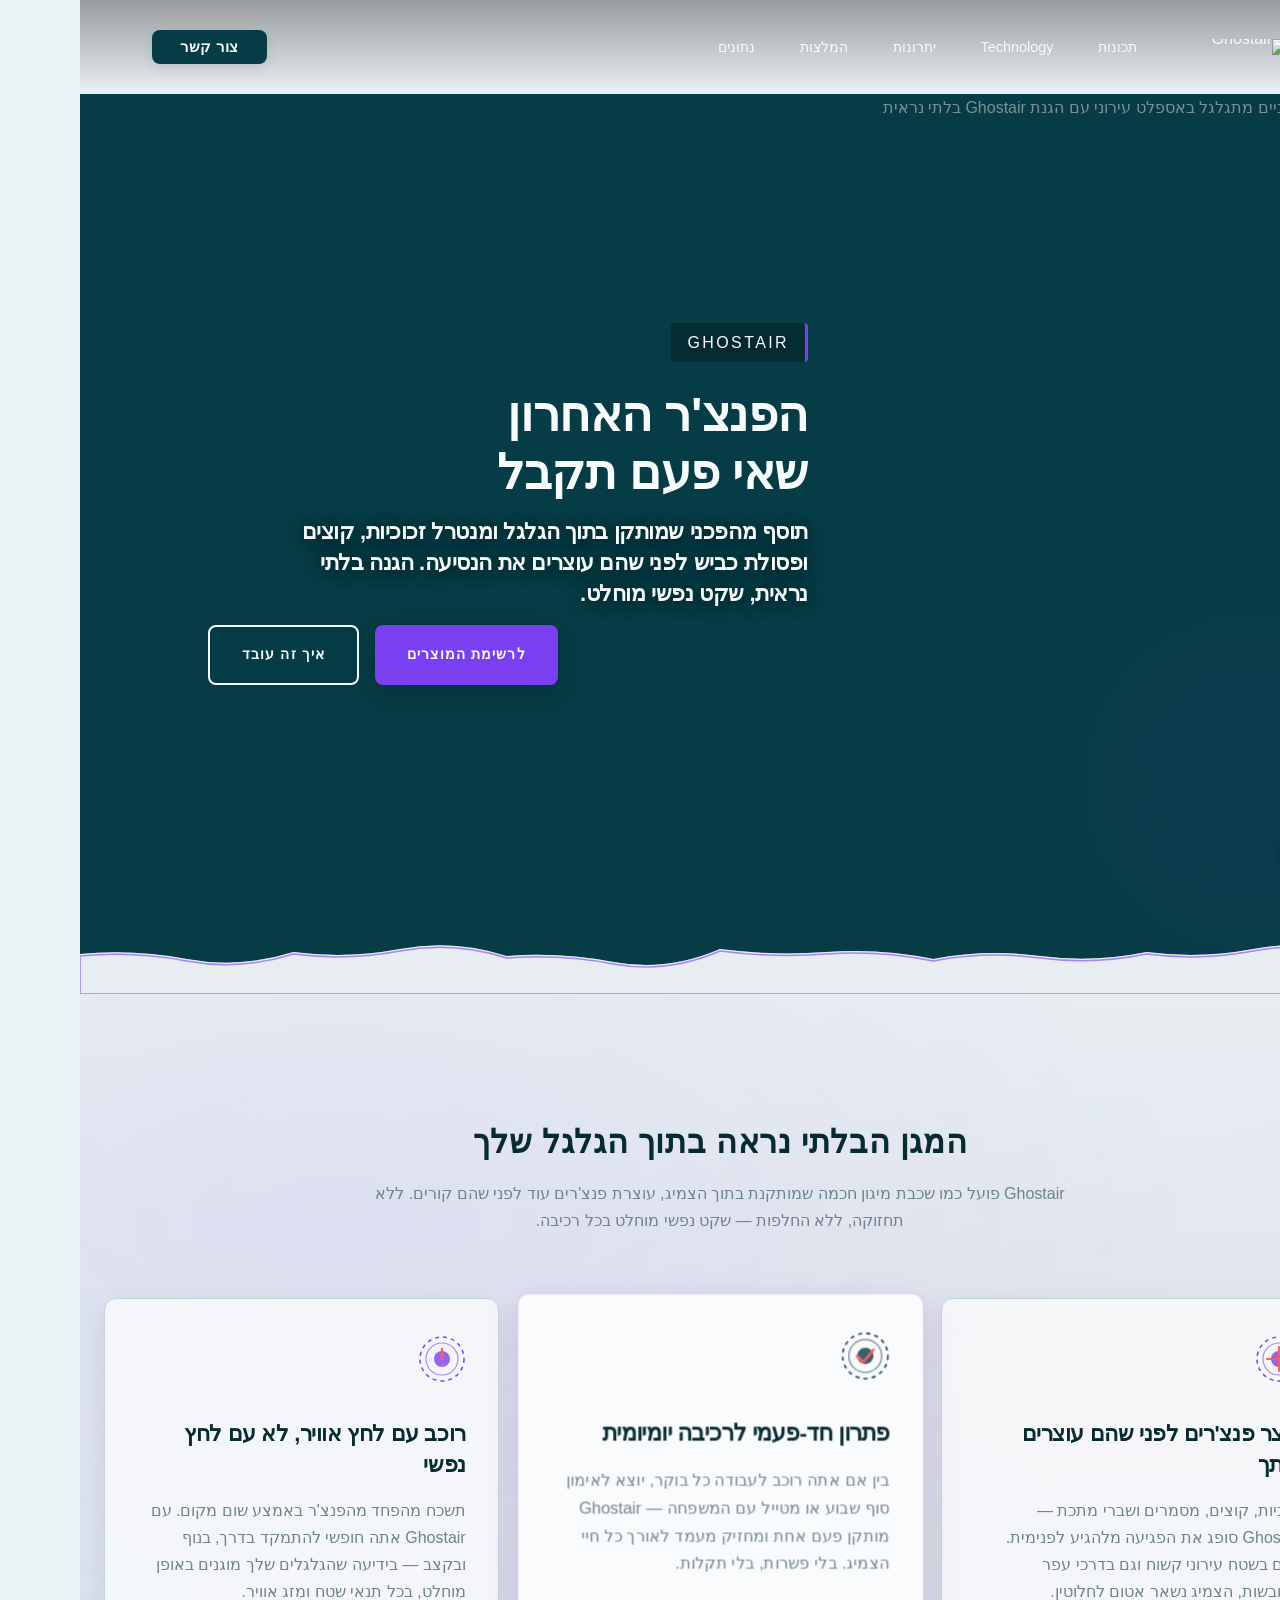
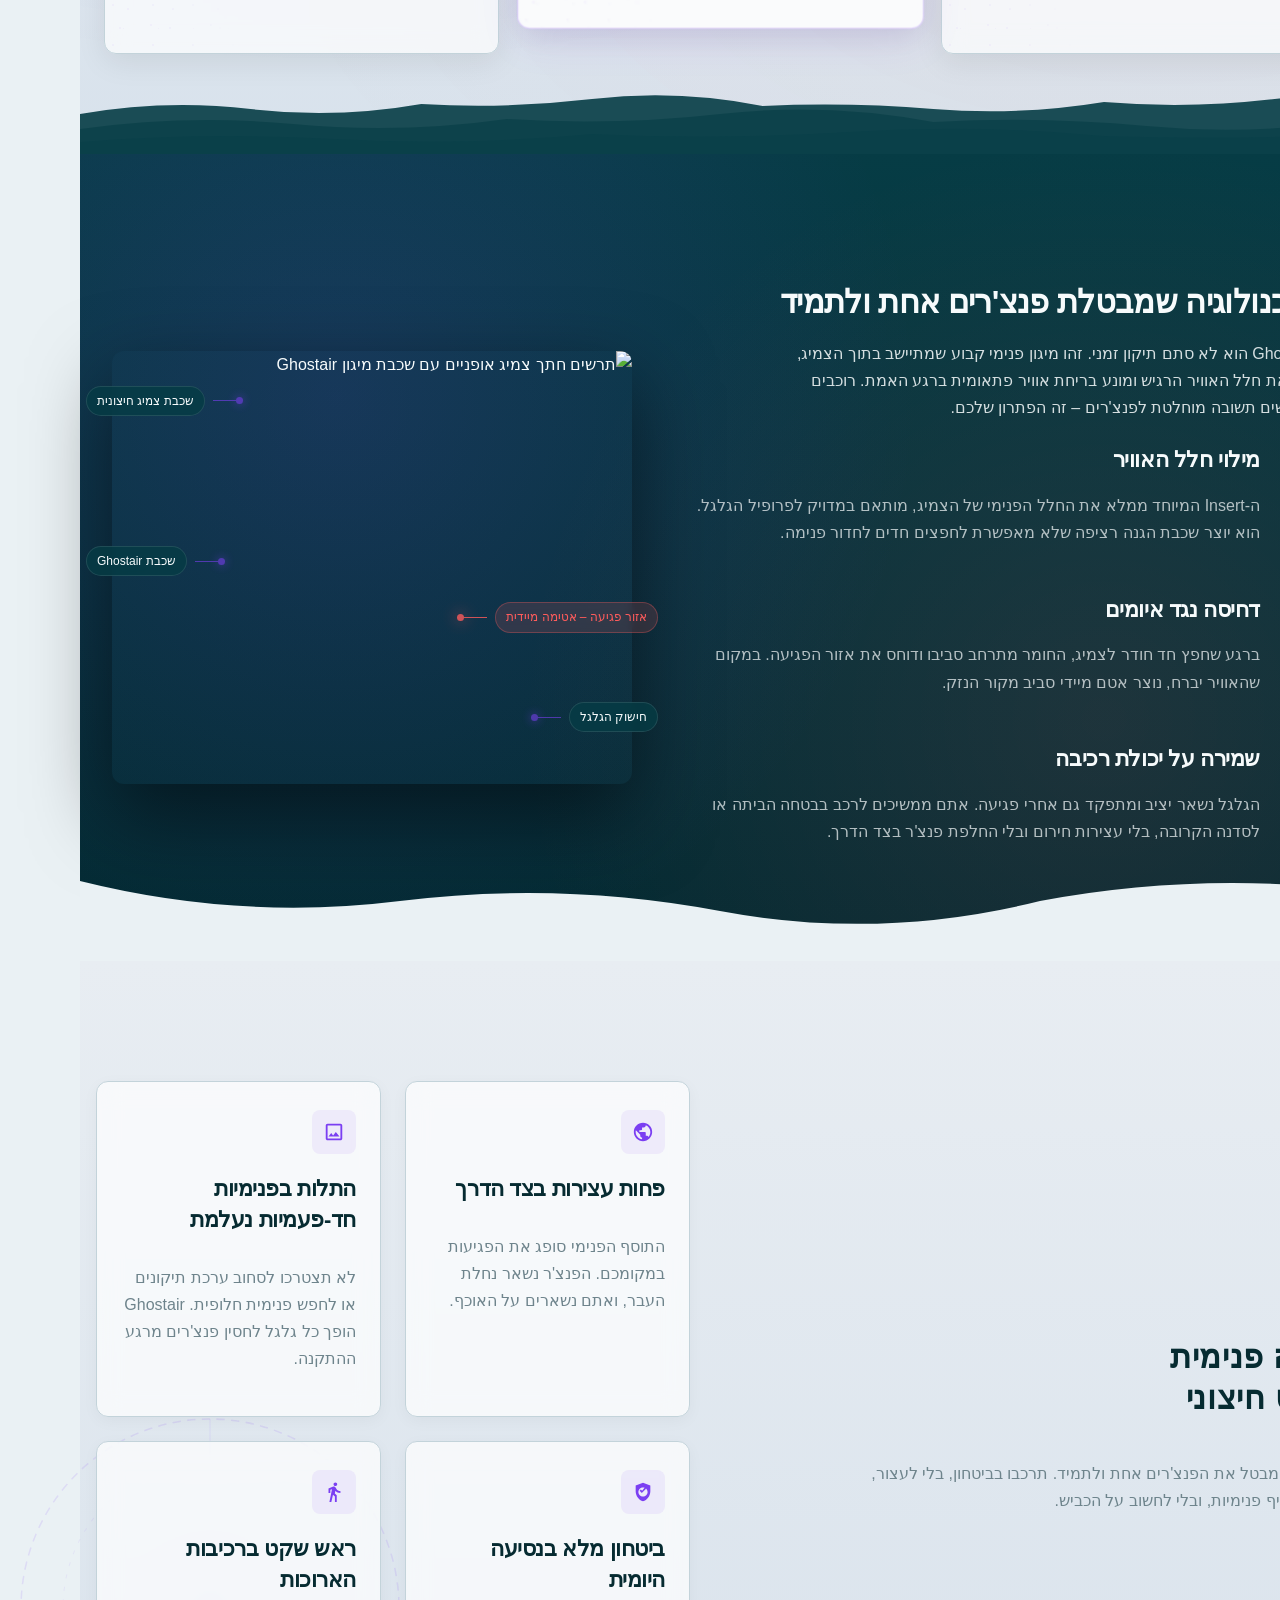
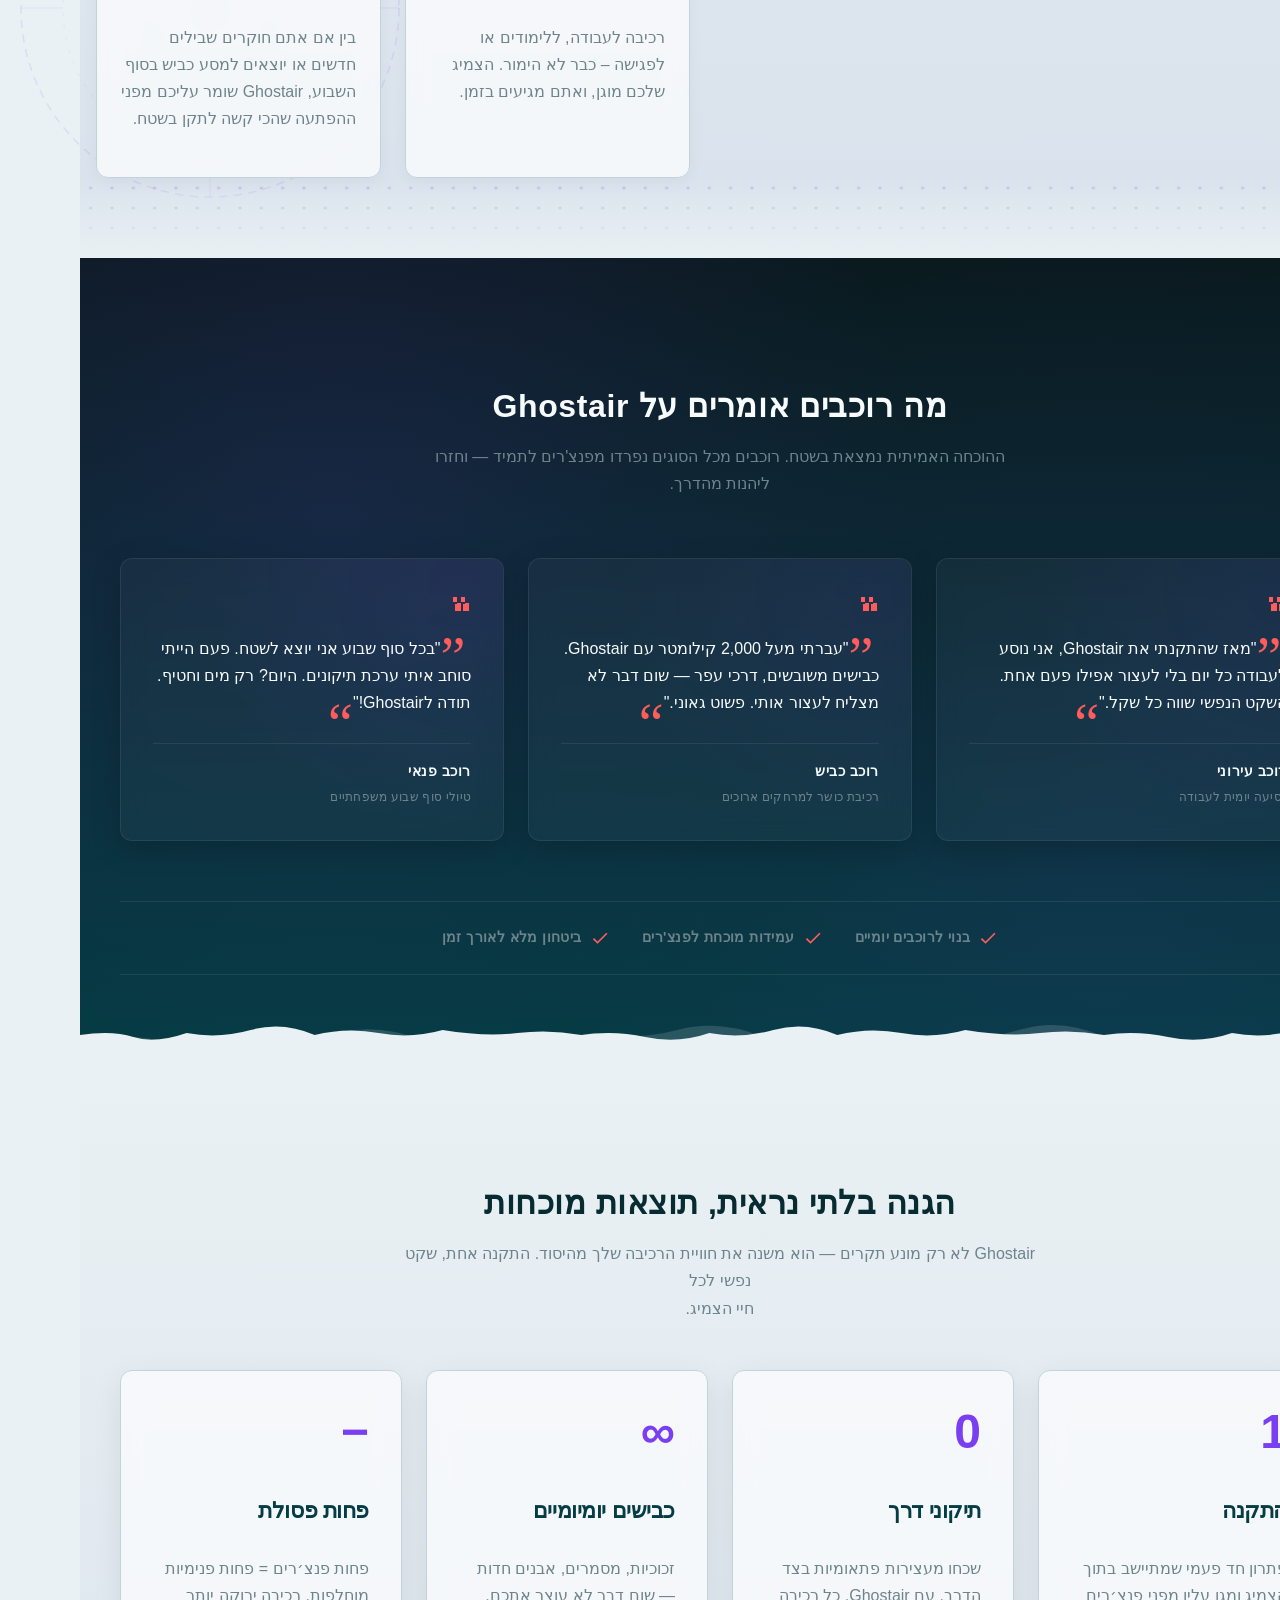
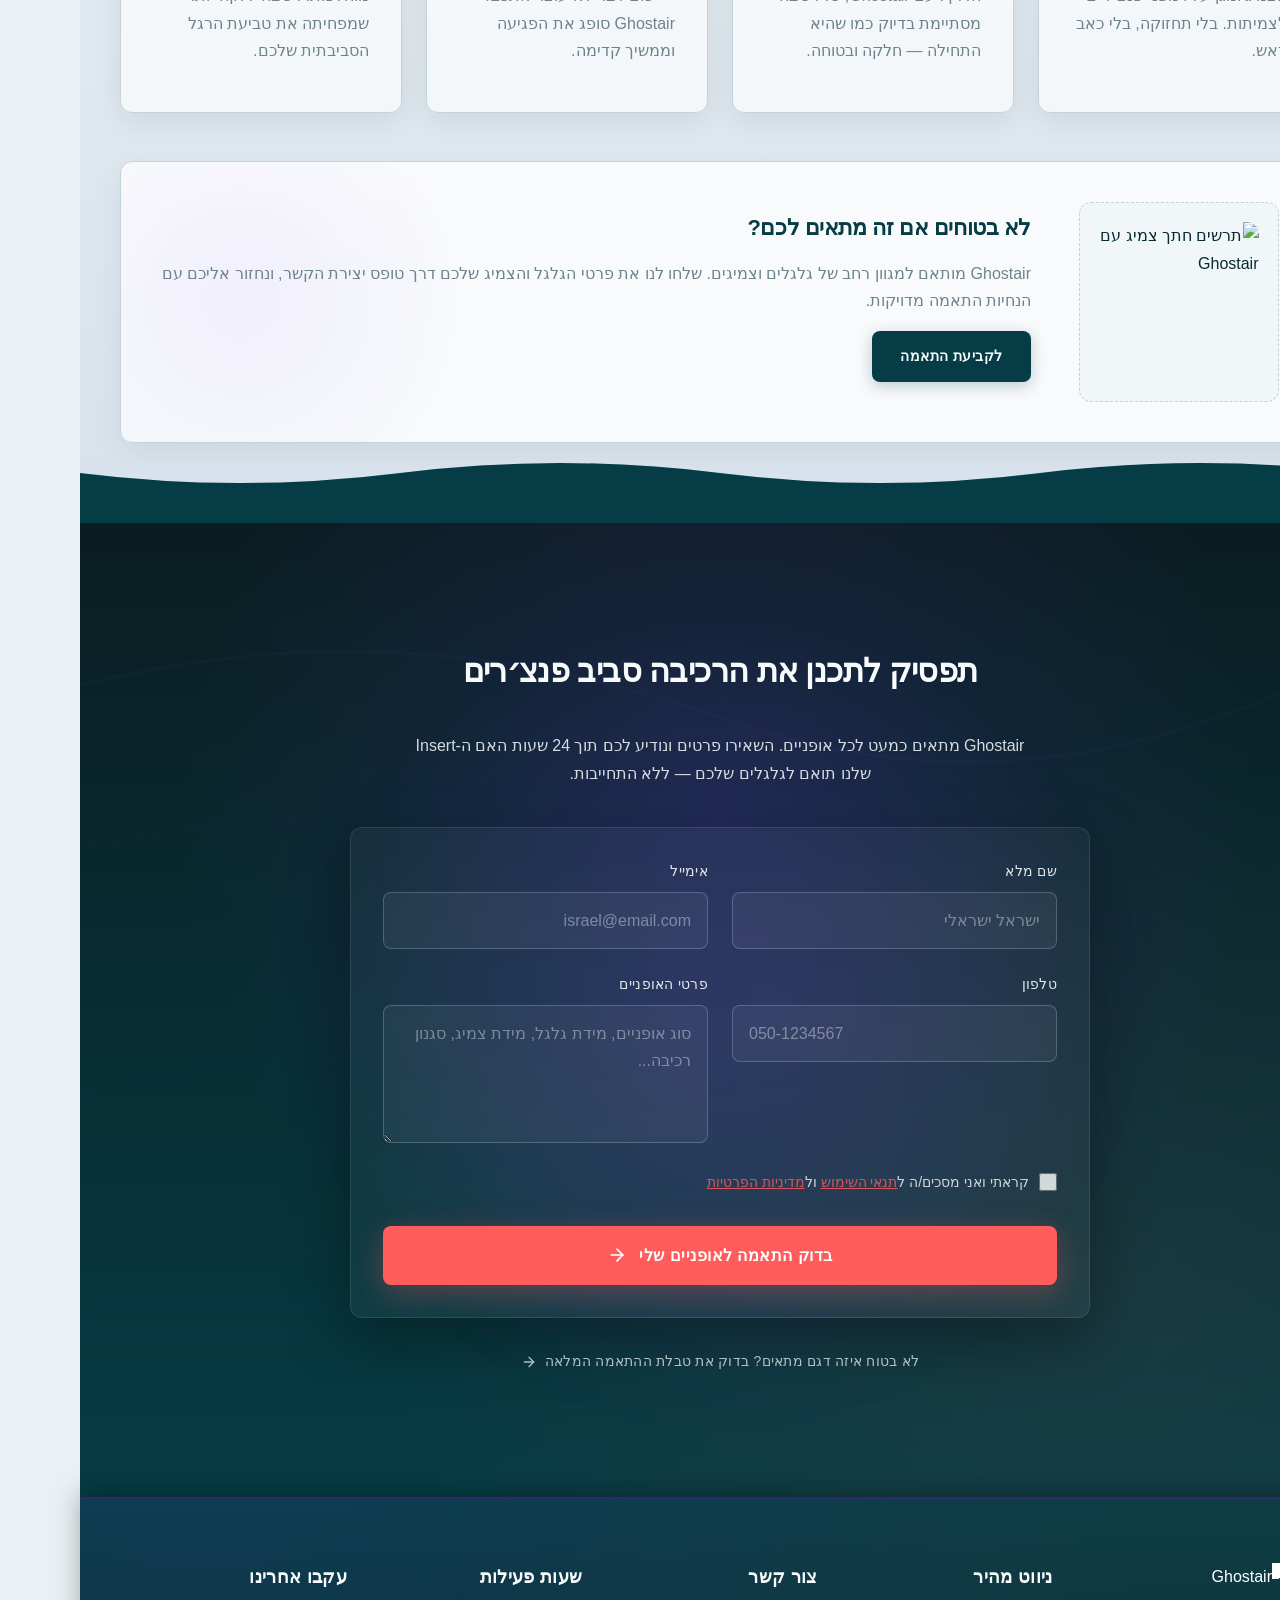
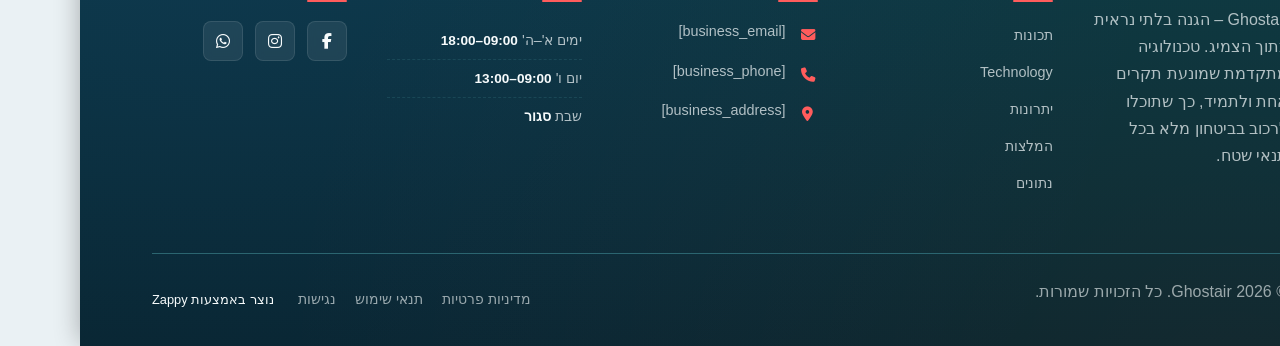
==== commit 6b88eb41: "Incremental sync: 1 page(s) — text_edit" ====
--- a/public/index.html
+++ b/public/index.html
@@ -1 +1 @@
-<!doctype html><html dir="rtl" lang="he"><head><meta charset="UTF-8"><meta content="width=device-width,initial-scale=1" name="viewport"><meta content="index, follow" name="robots"><title>תשכחו מפנצ&#39;רים לתמיד — Ghostair</title><meta content="הכנסו לעולם שבו פנצ&#39;רים הם נחלת העבר. Ghostair מציעה תוסף צמיג מהפכני שמונע תקרים באופן קבוע, ומעניק לכם שקט נפשי וביטחון מלא בכל רכיבה. גלו את הפתרון הסופי לרוכבים." name="description"><meta content="Ghostair, תוסף צמיג, מניעת פנצ'רים, אביזרי אופניים, פתרון לתקרים" name="keywords"><link href="/assets/favicon.ico" rel="icon" type="image/x-icon"><link href="/assets/favicon-16x16.png" rel="icon" type="image/png" sizes="16x16"><link href="/assets/favicon-32x32.png" rel="icon" type="image/png" sizes="32x32"><link href="/assets/favicon-48x48.png" rel="icon" type="image/png" sizes="48x48"><link href="/assets/favicon-192x192.png" rel="icon" type="image/png" sizes="192x192"><link href="/assets/favicon-512x512.png" rel="icon" type="image/png" sizes="512x512"><link href="/assets/apple-touch-icon.png" rel="apple-touch-icon"><script>!function(){"use strict";var t="f46b67d1-cb57-4bf6-b161-d42bcd8194f7",e="https://api.zappy5.com/api/analytics/track",a=18e5,n=2592e6,o=!0,i=!0,r=!0;var s=function(){var e="zappy_visitor_"+t,a=null;try{if(a=localStorage.getItem(e)){var o=JSON.parse(a),i=Date.now();if(i-o.created<n)return o.lastSeen=i,localStorage.setItem(e,JSON.stringify(o)),o.id}}catch(t){console.warn("Zappy Analytics: LocalStorage not available")}var r="zv_"+Date.now()+"_"+Math.random().toString(36).substr(2,9);try{localStorage.setItem(e,JSON.stringify({id:r,created:Date.now(),lastSeen:Date.now()}))}catch(t){}return r}(),c=function(){var e="zappy_session_"+t,n=null;try{if(n=sessionStorage.getItem(e)){var o=JSON.parse(n),i=Date.now();if(i-o.timestamp<a)return o.timestamp=i,sessionStorage.setItem(e,JSON.stringify(o)),o.id}}catch(t){console.warn("Zappy Analytics: SessionStorage not available")}var r="zs_"+Date.now()+"_"+Math.random().toString(36).substr(2,9);try{sessionStorage.setItem(e,JSON.stringify({id:r,timestamp:Date.now()}))}catch(t){}return r}();function l(a,n){n=n||{};var o={website_id:t,event_type:a,page_path:window.location.pathname,referrer:document.referrer||"direct",visitor_id:s,session_id:c,metadata:n};if(navigator.sendBeacon){var i=new Blob([JSON.stringify(o)],{type:"application/json"});navigator.sendBeacon(e,i)}else fetch(e,{method:"POST",headers:{"Content-Type":"application/json"},body:JSON.stringify(o),keepalive:!0}).catch(function(t){console.warn("Zappy Analytics: Failed to track event",t)})}o&&l("pageview",{title:document.title,url:window.location.href}),i&&document.addEventListener("click",function(t){var e=t.target;if("BUTTON"===e.tagName||e.closest("button")){var a="BUTTON"===e.tagName?e:e.closest("button");l("click",{element:"button",text:a.textContent.trim().substring(0,100),id:a.id||null,class:a.className||null})}else if("A"===e.tagName||e.closest("a")){var n="A"===e.tagName?e:e.closest("a");l("navigation",{element:"link",text:n.textContent.trim().substring(0,100),href:n.href,external:n.hostname!==window.location.hostname})}},!0),r&&document.addEventListener("submit",function(t){var e=t.target;l("form_submit",{form_id:e.id||null,form_name:e.name||null,form_action:e.action||null,form_method:e.method||"GET"})},!0);var d=Date.now();window.addEventListener("beforeunload",function(){l("page_unload",{time_on_page:Math.floor((Date.now()-d)/1e3),page_path:window.location.pathname})}),window.zappyAnalytics={track:l,getVisitorId:function(){return s},getSessionId:function(){return c}}}()</script><meta content="תשכחו מפנצ&#39;רים לתמיד — Ghostair" property="og:title"><meta content="הכנסו לעולם שבו פנצ&#39;רים הם נחלת העבר. Ghostair מציעה תוסף צמיג מהפכני שמונע תקרים באופן קבוע, ומעניק לכם שקט נפשי וביטחון מלא בכל רכיבה. גלו את הפתרון הסופי לרוכבים." property="og:description"><meta content="summary_large_image" name="twitter:card"><meta content="תשכחו מפנצ&#39;רים לתמיד — Ghostair" name="twitter:title"><meta content="הכנסו לעולם שבו פנצ&#39;רים הם נחלת העבר. Ghostair מציעה תוסף צמיג מהפכני שמונע תקרים באופן קבוע, ומעניק לכם שקט נפשי וביטחון מלא בכל רכיבה. גלו את הפתרון הסופי לרוכבים." name="twitter:description"><meta content="website" property="og:type"><meta content="he_IL" property="og:locale"><link href="https://cdnjs.cloudflare.com/ajax/libs/font-awesome/6.4.0/css/all.min.css" rel="stylesheet"><style>.skip-link{position:absolute;top:0;left:0;transform:translateY(-200%);padding:12px 18px;background:var(--bg-dark,#1a1a1a);color:var(--text-light,#fff);font-weight:600;border-radius:0 0 8px 0;z-index:10000}.skip-link:focus{transform:none;outline:2px solid var(--ring,#fff);outline-offset:2px}:focus-visible{outline:2px solid var(--ring,currentColor);outline-offset:3px}</style><link href="/assets/favicon.ico" rel="icon" type="image/x-icon"><link href="/assets/favicon-16x16.png" rel="icon" type="image/png" sizes="16x16"><link href="/assets/favicon-32x32.png" rel="icon" type="image/png" sizes="32x32"><link href="/assets/favicon-48x48.png" rel="icon" type="image/png" sizes="48x48"><link href="/assets/favicon-192x192.png" rel="icon" type="image/png" sizes="192x192"><link href="/assets/favicon-512x512.png" rel="icon" type="image/png" sizes="512x512"><link href="/assets/apple-touch-icon.png" rel="apple-touch-icon"><link href="https://cdn.jsdelivr.net/npm/vanilla-cookieconsent@3/dist/cookieconsent.css" rel="stylesheet"><script src="https://cdn.jsdelivr.net/npm/vanilla-cookieconsent@3/dist/cookieconsent.umd.js"></script><script src="https://cdn.jsdelivr.net/gh/mickidum/acc_toolbar/acctoolbar/acctoolbar.min.js"></script><link href="/styles.css" rel="stylesheet"><script>window.ZAPPY_WEBSITE_ID="f46b67d1-cb57-4bf6-b161-d42bcd8194f7",window.ZAPPY_API_BASE="https://api.zappy5.com"</script><style id="zappy-dropdown-submenu-styles">#navMenu li:has(.sub-menu),.nav-menu li:has(.sub-menu),.navbar li:has(.sub-menu),nav li:has(.sub-menu){position:relative}#navMenu .sub-menu,.nav-menu .sub-menu,.navbar .sub-menu,nav .sub-menu{display:block!important;position:absolute!important;top:100%;left:0;min-width:220px;background:#fff;border-radius:8px;box-shadow:0 8px 25px rgba(0,0,0,.15);padding:8px 0;opacity:0;visibility:hidden;transform:translateY(10px);transition:all .3s ease;z-index:1000;list-style:none;pointer-events:none}#navMenu li:hover>.sub-menu,.nav-menu li:hover>.sub-menu,.navbar li:hover>.sub-menu,nav li:hover>.sub-menu{opacity:1!important;visibility:visible!important;transform:translateY(0)!important;pointer-events:auto!important}.sub-menu li{list-style:none;margin:0;padding:0}.sub-menu a{display:block!important;padding:10px 16px!important;color:var(--text-dark,#333)!important;font-weight:500;text-decoration:none;white-space:nowrap;transition:background-color .2s}.sub-menu .zappy-nav-child>a{padding-left:28px!important;font-size:.9em!important;opacity:.85!important}[dir=rtl] .sub-menu .zappy-nav-child>a,html[lang=ar] .sub-menu .zappy-nav-child>a,html[lang=he] .sub-menu .zappy-nav-child>a{padding-left:10px!important;padding-right:28px!important}.sub-menu .zappy-nav-parent>a{font-weight:600!important}.sub-menu a:hover{background-color:#f5f5f5}[dir=rtl] .nav-menu .sub-menu,[dir=rtl] .navbar .sub-menu,[dir=rtl] nav .sub-menu,html[lang=ar] .nav-menu .sub-menu,html[lang=ar] .navbar .sub-menu,html[lang=ar] nav .sub-menu,html[lang=he] .nav-menu .sub-menu,html[lang=he] .navbar .sub-menu,html[lang=he] nav .sub-menu{left:auto!important;right:0!important}.sub-menu:empty,.sub-menu:not(:has(li)):not(:has(> a)),.sub-menu:not(:has(li:not(.zappy-hidden-menu-item))):not(:has(> a)){display:none!important;opacity:0!important;visibility:hidden!important;pointer-events:none!important}li:has(.menu-group-title):hover>.sub-menu{opacity:1!important;visibility:visible!important;transform:translateY(0)!important;pointer-events:auto!important}#navMenu>li>.menu-group-title,.nav-menu>li>.menu-group-title{display:inline-block;padding:.5rem 1rem;cursor:default;user-select:none}@media (max-width:768px){#navMenu .sub-menu,.nav-menu .sub-menu,.navbar .sub-menu,nav .sub-menu{position:static!important;transform:none!important;box-shadow:none!important;background:0 0!important;max-height:0;overflow:hidden;opacity:0;visibility:hidden;transition:max-height .3s ease,opacity .3s ease;padding:0!important;border-radius:0!important}#navMenu .sub-menu.mobile-expanded,.nav-menu .sub-menu.mobile-expanded,.navbar .sub-menu.mobile-expanded{max-height:none!important;overflow-y:visible!important;opacity:1!important;visibility:visible!important;padding:8px 0 8px 16px!important}[dir=rtl] .sub-menu.mobile-expanded,html[lang=he] .sub-menu.mobile-expanded{padding:8px 16px 8px 0!important}#navMenu li:hover>.sub-menu,.nav-menu li:hover>.sub-menu,.navbar li:hover>.sub-menu,nav li:hover>.sub-menu{opacity:0;visibility:hidden;pointer-events:none}#navMenu li>.sub-menu.mobile-expanded,.nav-menu li>.sub-menu.mobile-expanded,.navbar li>.sub-menu.mobile-expanded,nav li>.sub-menu.mobile-expanded{opacity:1!important;visibility:visible!important;pointer-events:auto!important}#navMenu li:has(.sub-menu),.nav-menu li:has(.sub-menu),.navbar li:has(.sub-menu),nav li:has(.sub-menu){display:flex!important;flex-wrap:wrap!important;align-items:center!important;position:relative!important;min-height:44px!important}#navMenu li:has(.sub-menu)>a,.nav-menu li:has(.sub-menu)>a,.navbar li:has(.sub-menu)>a,nav li:has(.sub-menu)>a{flex:1!important;min-width:0!important}#navMenu li:has(.sub-menu)>.menu-group-title,.nav-menu li:has(.sub-menu)>.menu-group-title,.navbar li:has(.sub-menu)>.menu-group-title,nav li:has(.sub-menu)>.menu-group-title{flex:1!important;min-width:0!important;padding:0!important;line-height:inherit!important}#navMenu li:has(.sub-menu)>.sub-menu,.nav-menu li:has(.sub-menu)>.sub-menu,.navbar li:has(.sub-menu)>.sub-menu,nav li:has(.sub-menu)>.sub-menu{flex-basis:100%!important;width:100%!important}#navMenu li:has(.sub-menu)>a [class*=arrow],#navMenu li:has(.sub-menu)>a [class*=chevron],.nav-menu li:has(.sub-menu)>a .fa-angle-down,.nav-menu li:has(.sub-menu)>a .fa-chevron-down,.nav-menu li:has(.sub-menu)>a [class*=arrow],.nav-menu li:has(.sub-menu)>a [class*=chevron],nav li:has(.sub-menu)>a [class*=arrow],nav li:has(.sub-menu)>a [class*=chevron]{display:none!important;visibility:hidden!important}.mobile-submenu-toggle{display:flex!important;align-items:center!important;justify-content:center!important;width:44px!important;height:auto!important;background:0 0!important;border:none!important;cursor:pointer!important;color:var(--text-light)!important;position:static!important;flex-shrink:0!important;align-self:stretch!important;z-index:2!important;padding:0!important;margin:0!important}.mobile-submenu-toggle::after{content:''!important;width:0!important;height:0!important;border-left:6px solid transparent!important;border-right:6px solid transparent!important;border-top:7px solid currentColor!important;transition:transform .3s ease!important}.mobile-submenu-toggle.expanded::after{transform:rotate(180deg)!important}.sub-menu a{padding:10px 0!important;display:block!important;color:var(--text-light)!important;white-space:normal!important}.sub-menu .zappy-nav-child>a{padding-left:28px!important;font-size:.9em!important;opacity:.85!important}[dir=rtl] .sub-menu .zappy-nav-child>a,html[lang=ar] .sub-menu .zappy-nav-child>a,html[lang=he] .sub-menu .zappy-nav-child>a{padding-left:0!important;padding-right:28px!important}.sub-menu .zappy-nav-parent>a{font-weight:600!important}#navMenu.active,.nav-menu.active{max-width:100vw!important;overflow-x:hidden!important;box-sizing:border-box!important}.navbar .sub-menu li a,.zappy-products-dropdown .sub-menu a,nav.navbar .sub-menu li a{color:var(--text-light)!important}}@media (min-width:769px){.mobile-submenu-toggle{display:none!important}}</style><style id="zappy-widget-visibility">html[dir=rtl] .whatsapp-float{right:20px!important;left:auto!important}html:not([dir]) .whatsapp-float,html[dir=ltr] .whatsapp-float{left:20px!important;right:auto!important}html[dir=rtl] #mic-access-tool-general-button,html[dir=rtl] #mic-init-access-tool #mic-access-tool-general-button,html[dir=rtl] #mic-init-access-tool .mic-access-tool-general-button,html[dir=rtl] ._access-icon,html[dir=rtl] .mic-access-tool-general-button{left:20px!important;right:auto!important}html:not([dir]) #mic-access-tool-general-button,html:not([dir]) #mic-init-access-tool #mic-access-tool-general-button,html:not([dir]) #mic-init-access-tool .mic-access-tool-general-button,html:not([dir]) ._access-icon,html:not([dir]) .mic-access-tool-general-button,html[dir=ltr] #mic-access-tool-general-button,html[dir=ltr] #mic-init-access-tool #mic-access-tool-general-button,html[dir=ltr] #mic-init-access-tool .mic-access-tool-general-button,html[dir=ltr] ._access-icon,html[dir=ltr] .mic-access-tool-general-button{right:20px!important;left:auto!important}@media (max-width:768px){.whatsapp-float{display:flex!important}}@media (min-width:769px){.whatsapp-float{display:flex!important}}@media (max-width:768px){#mic-access-tool-general-button,#mic-init-access-tool #mic-access-tool-general-button,#mic-init-access-tool .mic-access-tool-general-button,._access-icon,.mic-access-tool-general-button{display:flex!important;visibility:visible!important;opacity:1!important;pointer-events:auto!important}#mic-access-tool-box.opened-mic-access-tool,#mic-init-access-tool #mic-access-tool-box.opened-mic-access-tool,.mic-access-tool-box.opened-mic-access-tool{visibility:visible!important;opacity:1!important;pointer-events:auto!important}}@media (min-width:769px){#mic-access-tool-general-button,#mic-init-access-tool #mic-access-tool-general-button,#mic-init-access-tool .mic-access-tool-general-button,._access-icon,.mic-access-tool-general-button{display:flex!important;visibility:visible!important;opacity:1!important;pointer-events:auto!important}#mic-access-tool-box.opened-mic-access-tool,#mic-init-access-tool #mic-access-tool-box.opened-mic-access-tool,.mic-access-tool-box.opened-mic-access-tool{visibility:visible!important;opacity:1!important;pointer-events:auto!important}}</style></head><body><a href="#main" class="skip-link">דלג לתוכן הראשי</a><nav class="navbar" dir="rtl"><button class="mobile-toggle" aria-label="Menu" id="mobileToggle"><svg viewBox="0 0 24 24" fill="none" height="24" width="24" class="hamburger-icon"><path d="M3 12h18M3 6h18M3 18h18" stroke="currentColor" stroke-width="2" stroke-linecap="round"></path></svg><svg viewBox="0 0 24 24" fill="none" height="24" width="24" class="close-icon" style="display:none"><path d="M18 6L6 18M6 6l12 12" stroke="currentColor" stroke-width="2" stroke-linecap="round"></path></svg></button><button class="phone-header-btn" aria-label="Call" data-phone="[business_phone]"><svg viewBox="0 0 24 24" fill="currentColor" height="20" width="20"><path d="M22 16.92v3a2 2 0 0 1-2.18 2 19.79 19.79 0 0 1-8.63-3.07 19.5 19.5 0 0 1-6-6 19.79 19.79 0 0 1-3.07-8.67A2 2 0 0 1 4.11 2h3a2 2 0 0 1 2 1.72 12.84 12.84 0 0 0 .7 2.81 2 2 0 0 1-.45 2.11L8.09 9.91a16 16 0 0 0 6 6l1.27-1.27a2 2 0 0 1 2.11-.45 12.84 12.84 0 0 0 2.81.7A2 2 0 0 1 22 16.92z"></path></svg></button><div class="nav-container"><div class="nav-right-group"><div class="nav-brand"><a href="/" class="logo-link"><img alt="Ghostair" src="/assets/site-----image-1.webp" class="logo"></a></div><ul class="nav-menu" id="navMenu"><li><a href="#features">תכונות</a></li><li><a href="#technology">Technology</a></li><li><a href="#benefits">יתרונות</a></li><li><a href="#testimonials">המלצות</a></li><li><a href="#stats">נתונים</a></li><li class="mobile-contact-link nav-cta-mobile-item"><a href="#cta" class="nav-cta-btn">צור קשר</a></li></ul></div><div class="nav-cta-container"><a href="#cta" class="nav-cta-btn">צור קשר</a></div></div></nav><script>window.addEventListener("load",function(){const e=document.querySelector(".navbar, nav, header");if(!e)return void console.log("[Navbar] Navbar element not found");let t=document.getElementById("mobileToggle")||document.querySelector(".mobile-toggle")||document.querySelector(".hamburger")||document.querySelector(".hamburger-menu")||document.querySelector(".menu-toggle")||document.querySelector(".burger-menu")||document.querySelector('[aria-label="Menu"]')||document.querySelector('[aria-label="תפריט"]');const o=document.querySelector(".phone-header-btn"),n=window.getComputedStyle(e);let r=n.backgroundColor;if(console.log("[Navbar] Initial navbar background:",r),"transparent"===r||"rgba(0, 0, 0, 0)"===r||r.startsWith("rgba")&&r.includes(", 0)")){const e=n.backgroundImage;if(e&&"none"!==e)console.log("[Navbar] Navbar has background image/gradient, using dark text"),r="rgb(240, 240, 240)";else{const e=window.getComputedStyle(document.body).backgroundColor;console.log("[Navbar] Navbar transparent, using body background:",e),r=e}}const a=r.match(/\d+/g);if(a&&a.length>=3){const e=(.299*parseInt(a[0])+.587*parseInt(a[1])+.114*parseInt(a[2]))/255;console.log("[Navbar] Mobile button colors preserved from Claude CSS (luminance:",e.toFixed(2)+")");const n=document.createElement("style");n.id="zappy-mobile-nav-fix";document.documentElement.lang;document.documentElement.dir,n.textContent='\n        /* Hide mobile buttons on desktop, show only on mobile */\n        @media (min-width: 769px) {\n          .mobile-toggle,\n          .phone-header-btn {\n            display: none !important;\n          }\n        }\n        \n        /* Show and position mobile buttons correctly on mobile */\n        @media (max-width: 768px) {\n          .navbar,\n          nav.navbar {\n            min-height: 70px !important;\n          }\n\n          .mobile-toggle,\n          .phone-header-btn {\n            position: absolute !important;\n            top: 0 !important;\n            bottom: 0 !important;\n            margin-top: auto !important;\n            margin-bottom: auto !important;\n            transform: none !important;\n            z-index: 1001 !important;\n            display: flex !important;\n            align-items: center !important;\n            justify-content: center !important;\n            width: 36px !important;\n            height: 36px !important;\n            border-radius: 50% !important;\n            border: none !important;\n            cursor: pointer !important;\n            padding: 6px !important;\n            background: none !important;\n            color: var(--nav-text, var(--text-light)) !important;\n            touch-action: manipulation !important;\n            -webkit-tap-highlight-color: transparent !important;\n          }\n\n          html[data-zappy-site-type="ecommerce"] .phone-header-btn,\n          body[data-zappy-site-type="ecommerce"] .phone-header-btn,\n          html[data-zappy-site-type="ecommerce"] header .phone-header-btn,\n          html[data-zappy-site-type="ecommerce"] nav .phone-header-btn {\n            display: none !important;\n            visibility: hidden !important;\n            width: 0 !important;\n            height: 0 !important;\n            min-width: 0 !important;\n            overflow: hidden !important;\n          }\n          \n          /* LTR positioning (default): hamburger LEFT, phone RIGHT */\n          html:not([dir="rtl"]):not([lang="he"]):not([lang="ar"]) .mobile-toggle,\n          html[dir="ltr"] .mobile-toggle {\n            left: 12px !important;\n            right: auto !important;\n          }\n          html:not([dir="rtl"]):not([lang="he"]):not([lang="ar"]) .phone-header-btn,\n          html[dir="ltr"] .phone-header-btn {\n            right: 12px !important;\n            left: auto !important;\n          }\n          \n          /* RTL positioning: hamburger RIGHT, phone LEFT */\n          html[dir="rtl"] .mobile-toggle,\n          html[lang="he"] .mobile-toggle,\n          html[lang="ar"] .mobile-toggle {\n            right: 12px !important;\n            left: auto !important;\n          }\n          html[dir="rtl"] .phone-header-btn,\n          html[lang="he"] .phone-header-btn,\n          html[lang="ar"] .phone-header-btn {\n            left: 12px !important;\n            right: auto !important;\n          }\n          \n          /* CRITICAL: Ensure nav-container has min-height on mobile */\n          /* All children are positioned absolutely/fixed on mobile, so height:auto collapses to 0 */\n          .nav-container {\n            min-height: 70px !important;\n            position: relative !important;\n          }\n          \n          /* Ensure SVG icons are properly sized and inherit color */\n          .mobile-toggle svg,\n          .phone-header-btn svg {\n            width: 24px !important;\n            height: 24px !important;\n            /* Don\'t force display - let JavaScript control hamburger/close toggle */\n          }\n          \n          /* Reset nav-cta-container on mobile - remove desktop box-shadow/padding */\n          /* that creates a visible ghost box when CTA button is hidden */\n          .nav-cta-container {\n            box-shadow: none !important;\n            padding: 0 !important;\n          }\n          \n          /* Hide nav-cta-container entirely on mobile when there\'s no lang-switcher */\n          /* (only the CTA button is inside, and it\'s hidden on mobile) */\n          .nav-cta-container:not(:has(.lang-switcher)) {\n            display: none !important;\n          }\n          \n          /* CRITICAL: Prevent hero image fade gradient from bleeding over headline text */\n          /* The .image-fade-gradient has bottom: -30px (extends below parent) */\n          /* On mobile stacked layout, this overlaps the h1 text below the image */\n          .hero-image-column {\n            overflow: hidden !important;\n          }\n          .image-fade-gradient {\n            bottom: 0 !important;\n          }\n          \n          /* Hide desktop language switcher on mobile - hamburger menu handles it */\n          /* High specificity to override stored CSS */\n          .lang-switcher,\n          .nav-cta-container .lang-switcher,\n          .nav-container .lang-switcher,\n          .navbar .lang-switcher,\n          .navbar .nav-cta-container .lang-switcher {\n            display: none !important;\n          }\n        }\n      ';const r=document.getElementById("zappy-mobile-nav-fix");r&&r.remove(),document.head.appendChild(n),console.log("[Navbar] Critical CSS injected for mobile nav positioning");const i=window.innerWidth<=768;if(t){const e=t.querySelector(".hamburger-icon"),o=t.querySelector(".close-icon");e&&(e.style.setProperty("width","24px","important"),e.style.setProperty("height","24px","important"),e.style.setProperty("display","block","important")),o&&(o.style.setProperty("width","24px","important"),o.style.setProperty("height","24px","important"),o.style.setProperty("display","none","important")),i?(t.style.setProperty("position","absolute","important"),t.style.setProperty("top","0","important"),t.style.setProperty("bottom","0","important"),t.style.setProperty("margin-top","auto","important"),t.style.setProperty("margin-bottom","auto","important"),t.style.setProperty("transform","none","important"),t.style.setProperty("z-index","1001","important"),t.style.removeProperty("left"),t.style.removeProperty("right"),console.log("[Navbar] Mobile toggle positioning applied (mobile viewport)")):(t.style.removeProperty("position"),t.style.removeProperty("top"),t.style.removeProperty("transform"),t.style.removeProperty("z-index"),t.style.removeProperty("left"),t.style.removeProperty("right"),console.log("[Navbar] Desktop viewport - cleared mobile toggle inline positioning"))}if(o){const e=o.querySelector("svg");e&&(e.style.width="24px",e.style.height="24px",e.setAttribute("width","24"),e.setAttribute("height","24")),i?(o.style.setProperty("position","absolute","important"),o.style.setProperty("top","0","important"),o.style.setProperty("bottom","0","important"),o.style.setProperty("margin-top","auto","important"),o.style.setProperty("margin-bottom","auto","important"),o.style.setProperty("transform","none","important"),o.style.setProperty("z-index","1001","important"),o.style.removeProperty("left"),o.style.removeProperty("right"),console.log("[Navbar] Phone button positioning applied (mobile viewport)")):(o.style.removeProperty("position"),o.style.removeProperty("top"),o.style.removeProperty("transform"),o.style.removeProperty("z-index"),o.style.removeProperty("left"),o.style.removeProperty("right"),console.log("[Navbar] Desktop viewport - cleared phone button inline positioning"))}}else console.log("[Navbar] Could not parse background color:",r);t=document.getElementById("mobileToggle")||document.querySelector(".mobile-toggle")||document.querySelector(".hamburger")||document.querySelector(".hamburger-menu")||document.querySelector(".menu-toggle")||document.querySelector(".burger-menu")||document.querySelector('[aria-label="Menu"]')||document.querySelector('[aria-label="תפריט"]');const i=document.getElementById("navMenu")||document.querySelector(".nav-menu")||document.querySelector(".nav-links")||document.querySelector("nav ul:not(.submenu)");if(!t||!i)return void console.log("[Navbar] Mobile toggle or menu not found:",{toggle:!!t,menu:!!i});i.id||(i.id="navMenu"),console.log("[Navbar] Initializing mobile menu...");const l=t.cloneNode(!0);t.parentNode.replaceChild(l,t);var s=0;function p(e){var t=Date.now();t-s<300||(s=t,function(e){e.preventDefault(),e.stopPropagation();const t=l.querySelector(".hamburger-icon"),o=l.querySelector(".close-icon");i.classList.contains("active")?(i.classList.remove("active"),t&&t.style.setProperty("display","block","important"),o&&o.style.setProperty("display","none","important"),document.body.style.overflow="",document.body.classList.remove("menu-open"),console.log("[Navbar] Menu closed")):(i.classList.add("active"),t&&t.style.setProperty("display","none","important"),o&&o.style.setProperty("display","block","important"),document.body.style.overflow="hidden",document.body.classList.add("menu-open"),console.log("[Navbar] Menu opened"))}(e))}l.addEventListener("click",p),l.addEventListener("touchend",p),document.addEventListener("keydown",function(e){if(("Escape"===e.key||"Esc"===e.key)&&i.classList.contains("active")){const e=l.querySelector(".hamburger-icon"),t=l.querySelector(".close-icon");i.classList.remove("active"),e&&e.style.setProperty("display","block","important"),t&&t.style.setProperty("display","none","important"),document.body.style.overflow="",document.body.classList.remove("menu-open"),console.log("[Navbar] Menu closed (Escape)")}}),i.querySelectorAll("a").forEach(function(e){e.addEventListener("click",function(){if("#"===this.getAttribute("href"))return;const e=l.querySelector(".hamburger-icon"),t=l.querySelector(".close-icon");i.classList.remove("active"),e&&e.style.setProperty("display","block","important"),t&&t.style.setProperty("display","none","important"),document.body.style.overflow="",document.body.classList.remove("menu-open"),console.log("[Navbar] Menu closed (link clicked)")})});var m=i.querySelectorAll(".dropdown-toggle");m.forEach(function(e){e.addEventListener("click",function(e){e.preventDefault(),e.stopPropagation();var t=this.closest(".nav-dropdown");t&&(t.parentNode.querySelectorAll(".nav-dropdown.open").forEach(function(e){e!==t&&e.classList.remove("open")}),t.classList.toggle("open"),console.log("[Navbar] Dropdown toggled:",t.classList.contains("open")?"open":"closed"))})}),document.addEventListener("click",function(e){e.target.closest(".nav-dropdown")||document.querySelectorAll(".nav-dropdown.open").forEach(function(e){e.classList.remove("open")})}),console.log("[Navbar] Dropdown handlers initialized for "+m.length+" dropdowns"),o&&o.addEventListener("click",function(){const e=document.querySelectorAll('a[href^="tel:"]'),t=e.length>0?e[0].getAttribute("href").replace("tel:",""):"[business_phone]";window.location.href="tel:"+t,console.log("[Navbar] Phone button clicked")}),console.log("[Navbar] Mobile menu initialized successfully")})</script><main id="main"><section class="index-hero-section" data-band-index="0" data-layout-spec="בית-hero" id="hero" data-hero-type="fullscreen-scrim" data-zappy-bg-overlay-color="#000000" data-zappy-bg-overlay-opacity="50"><div style="position:absolute !important;top:0px !important;left:0px !important;width:100% !important;height:100% !important;max-width:none !important;margin-left:0px !important;margin-right:0px !important;z-index:1 !important;overflow:hidden !important" data-element-id="img-1783340221624-3054bfzbj" data-element-type="image" data-zappy-wrapper-margins-applied="true" data-zappy-zoom-clip="true" data-zappy-zoom-wrapper="true" data-zappy-zoom-wrapper-align="center" data-zappy-zoom-wrapper-height="650px" data-zappy-zoom-wrapper-width="384px" data-zappy-zoom-wrapper-width-mode="full"><img alt="צמיג אופניים מתגלגל באספלט עירוני עם הגנת Ghostair בלתי נראית" src="/assets/site-index-hero-image-1-1783340631577-b4rvrw.webp?v=1783340634194" class="index-hero-bg" data-context="A cinematic close-up of a bicycle wheel rolling through misty urban asphalt at dusk, with abstract airflow ribbons and subtle puncture particles being deflected around the tire. The atmosphere is bold, protective, and science-meets-cycling. Dark, moody, premium lighting." data-element-id="img-1783340221624-3054bfzbj" data-element-type="image" data-hero-background="true" data-hero-bg="true" data-placeholder="index-hero-image-1" data-zappy-hero-img-base-blend="normal" data-zappy-hero-img-base-opacity="1" data-zappy-object-position="57% 74%" data-zappy-original-height="650.4666748046875" data-zappy-original-width="384" data-zappy-zoom="1" fetchpriority="high" height="600" style="object-position:57% 74% !important;pointer-events:auto !important;margin:0px !important;position:absolute !important;left:0% !important;top:0% !important;width:100% !important;height:100% !important;max-width:none !important;max-height:none !important;display:block !important;object-fit:cover !important" width="1200"></div><div class="index-hero-scrim" aria-hidden="true" data-zappy-gradient-scrim="true" data-zappy-scrim-base-opacity="92" style="opacity:0.543478"></div><div class="index-hero-purple-blob" aria-hidden="true"></div><div class="index-hero-overlay-group"><p class="index-hero-eyebrow" style="color:rgb(247, 251, 252) !important">Ghostair</p><h1 class="index-hero-headline">הפנצ'ר האחרון<br>שאי פעם תקבל</h1><h3 class="index-hero-subtitle">תוסף מהפכני שמותקן בתוך הגלגל ומנטרל זכוכיות, קוצים ופסולת כביש לפני שהם עוצרים את הנסיעה. הגנה בלתי נראית, שקט נפשי מוחלט.</h3><div class="index-hero-cta-group"><a href="#contact" class="index-hero-cta-primary" data-element-id="btn-1783340267938-anyxeerbh" data-element-type="button" data-native-element="true" style="outline:none;background-color:rgb(123, 63, 242) !important;background-image:none !important;border-color:rgb(123, 63, 242) !important;color:rgb(255, 255, 255) !important">לרשימת המוצרים</a> <a href="#technology" class="index-hero-cta-secondary" data-element-id="btn-1783340300787-iixfww8v9" data-element-type="button" data-native-element="true" style="outline:none;color:rgb(247, 251, 252) !important;border-color:rgb(247, 251, 252) !important;background-color:transparent !important;background-image:none !important">איך זה עובד</a></div></div><div class="index-hero-divider-wrapper" aria-hidden="true"><svg viewBox="0 0 1200 80" xmlns="http://www.w3.org/2000/svg" preserveAspectRatio="none" aria-hidden="true" data-no-icon-edit="true"><defs><linearGradient id="heroDividerGradient" x1="0%" x2="100%" y1="0%" y2="0%"><stop offset="0%" stop-color="#7B3FF2" stop-opacity="0.4"></stop><stop offset="100%" stop-color="#7B3FF2" stop-opacity="0"></stop></linearGradient></defs><path d="M0,80 L0,40 Q50,35 100,45 T200,38 Q250,45 300,35 T400,42 Q450,38 500,48 T600,35 Q650,42 700,38 T800,45 Q850,35 900,42 T1000,38 Q1050,45 1100,35 T1200,40 L1200,80 Z" fill="#E8EDF2"></path><path d="M0,80 L0,40 Q50,35 100,45 T200,38 Q250,45 300,35 T400,42 Q450,38 500,48 T600,35 Q650,42 700,38 T800,45 Q850,35 900,42 T1000,38 Q1050,45 1100,35 T1200,40 L1200,80 Z" fill="#E8EDF2" opacity="0.5"></path><path d="M0,80 L0,42 Q50,37 100,47 T200,40 Q250,47 300,37 T400,44 Q450,40 500,50 T600,37 Q650,44 700,40 T800,47 Q850,37 900,44 T1000,40 Q1050,47 1100,37 T1200,42 L1200,80 Z" fill="#E8EDF2" opacity="0.6" stroke="#7B3FF2" stroke-width="1.5"></path></svg></div></section><section class="index-features-section" data-band-index="1" data-layout-spec="בית-features" id="features" dir="rtl"><div class="index-features-section__container"><div class="index-features-section__intro"><h2 class="index-features-section__title">המגן הבלתי נראה בתוך הגלגל שלך</h2><p class="index-features-section__subtitle">Ghostair פועל כמו שכבת מיגון חכמה שמותקנת בתוך הצמיג, עוצרת פנצ'רים עוד לפני שהם קורים. ללא תחזוקה, ללא החלפות — שקט נפשי מוחלט בכל רכיבה.</p></div><div class="index-features-section__grid" data-zappy-grid-align="start"><div class="index-features-section__card" data-grid-item-index="0"><div class="index-features-section__card-icon"><svg viewBox="0 0 48 48" xmlns="http://www.w3.org/2000/svg" fill="none" data-element-type="icon" data-icon-type="svg"><circle cx="24" cy="24" r="22" stroke="currentColor" stroke-width="1.5" stroke-dasharray="4 4"></circle><circle cx="24" cy="24" r="16" opacity="0.6" stroke="currentColor" stroke-width="1.2"></circle><circle cx="24" cy="24" r="8" opacity="0.8" fill="currentColor"></circle><path d="M12 24H36" stroke="var(--accent)" stroke-width="2" stroke-linecap="round"></path><path d="M24 12V36" stroke="var(--accent)" stroke-width="2" stroke-linecap="round"></path></svg></div><h3 class="index-features-section__card-title">עוצר פנצ'רים לפני שהם עוצרים אותך</h3><p class="index-features-section__card-text">זכוכיות, קוצים, מסמרים ושברי מתכת — Ghostair סופג את הפגיעה מלהגיע לפנימית.<br>&nbsp;ו גם בשטח עירוני קשוח וגם בדרכי עפר משובשות, הצמיג נשאר אטום לחלוטין.</p><div class="index-features-section__card-pattern" aria-hidden="true"></div></div><div class="index-features-section__card index-features-section__card--emphasized" data-grid-item-index="1"><div class="index-features-section__card-icon"><svg viewBox="0 0 48 48" xmlns="http://www.w3.org/2000/svg" fill="none" data-element-type="icon" data-icon-type="svg"><circle cx="24" cy="24" r="22" stroke="currentColor" stroke-width="1.5" stroke-dasharray="4 4"></circle><circle cx="24" cy="24" r="16" opacity="0.6" stroke="currentColor" stroke-width="1.2"></circle><circle cx="24" cy="24" r="8" opacity="0.8" fill="currentColor"></circle><path d="M16 24L22 30L32 18" stroke="var(--accent)" stroke-width="2.5" stroke-linecap="round" stroke-linejoin="round"></path></svg></div><h3 class="index-features-section__card-title">פתרון חד-פעמי לרכיבה יומיומית</h3><p class="index-features-section__card-text">בין אם אתה רוכב לעבודה כל בוקר, יוצא לאימון סוף שבוע או מטייל עם המשפחה — Ghostair מותקן פעם אחת ומחזיק מעמד לאורך כל חיי הצמיג. בלי פשרות, בלי תקלות.</p><div class="index-features-section__card-pattern" aria-hidden="true"></div></div><div class="index-features-section__card" data-grid-item-index="2"><div class="index-features-section__card-icon"><svg viewBox="0 0 48 48" xmlns="http://www.w3.org/2000/svg" fill="none" data-element-type="icon" data-icon-type="svg"><circle cx="24" cy="24" r="22" stroke="currentColor" stroke-width="1.5" stroke-dasharray="4 4"></circle><circle cx="24" cy="24" r="16" opacity="0.6" stroke="currentColor" stroke-width="1.2"></circle><circle cx="24" cy="24" r="8" opacity="0.8" fill="currentColor"></circle><path d="M24 14V24M24 30H24.01" stroke="var(--accent)" stroke-width="2.5" stroke-linecap="round"></path></svg></div><h3 class="index-features-section__card-title">רוכב עם לחץ אוויר, לא עם לחץ נפשי</h3><p class="index-features-section__card-text">תשכח מהפחד מהפנצ'ר באמצע שום מקום. עם Ghostair אתה חופשי להתמקד בדרך, בנוף ובקצב — בידיעה שהגלגלים שלך מוגנים באופן מוחלט, בכל תנאי שטח ומזג אוויר.</p><div class="index-features-section__card-pattern" aria-hidden="true"></div></div></div></div><div class="index-features-section__divider-wrapper" aria-hidden="true"><svg viewBox="0 0 1200 100" xmlns="http://www.w3.org/2000/svg" preserveAspectRatio="none" aria-hidden="true" data-no-icon-edit="true"><path d="M0,100 L0,60 Q80,45 160,55 T320,50 Q400,55 480,45 T640,52 Q720,48 800,55 T960,48 Q1040,55 1120,45 T1200,50 L1200,100 Z" fill="#063C45" opacity="0.9"></path><path d="M0,100 L0,75 Q100,60 200,70 T400,65 Q500,72 600,60 T800,68 Q900,62 1000,72 T1200,65 L1200,100 Z" fill="#063C45" opacity="0.6"></path><path d="M0,100 L0,88 Q120,78 240,85 T480,80 Q600,86 720,78 T960,82 Q1080,86 1200,80 L1200,100 Z" fill="#063C45" opacity="0.3"></path></svg></div></section><section class="index-technology-section" data-band-index="2" data-layout-spec="בית-technology" id="technology"><div class="index-technology-section-container"><div class="index-technology-content"><h2>הטכנולוגיה שמבטלת פנצ'רים אחת ולתמיד</h2><p class="index-technology-intro">ה-Ghostair הוא לא סתם תיקון זמני. זהו מיגון פנימי קבוע שמתיישב בתוך הצמיג, אוטם את חלל האוויר הרגיש ומונע בריחת אוויר פתאומית ברגע האמת. רוכבים שמחפשים תשובה מוחלטת לפנצ'רים – זה הפתרון שלכם.</p><div class="index-technology-steps"><div class="index-technology-step"><div class="step-number-wrapper"><span class="step-number">01</span><div class="step-line"></div></div><div class="step-content"><h3>מילוי חלל האוויר</h3><p>ה-Insert המיוחד ממלא את החלל הפנימי של הצמיג, מותאם במדויק לפרופיל הגלגל. הוא יוצר שכבת הגנה רציפה שלא מאפשרת לחפצים חדים לחדור פנימה.</p></div></div><div class="index-technology-step"><div class="step-number-wrapper"><span class="step-number">02</span><div class="step-line"></div></div><div class="step-content"><h3>דחיסה נגד איומים</h3><p>ברגע שחפץ חד חודר לצמיג, החומר מתרחב סביבו ודוחס את אזור הפגיעה. במקום שהאוויר יברח, נוצר אטם מיידי סביב מקור הנזק.</p></div></div><div class="index-technology-step"><div class="step-number-wrapper"><span class="step-number">03</span><div class="step-line"></div></div><div class="step-content"><h3>שמירה על יכולת רכיבה</h3><p>הגלגל נשאר יציב ומתפקד גם אחרי פגיעה. אתם ממשיכים לרכב בבטחה הביתה או לסדנה הקרובה, בלי עצירות חירום ובלי החלפת פנצ'ר בצד הדרך.</p></div></div></div></div><div class="index-technology-media"><div class="diagram-container"><img alt="תרשים חתך צמיג אופניים עם שכבת מיגון Ghostair" src="/assets/site-index-technology-image-1.webp" data-context="A premium technical cutaway diagram of a bicycle tire cross-section. The tire is transparent with a glowing ultraviolet insert layer seated inside. A sharp debris object contacts the outer tread, and a pulse of coral-orange light highlights the impact point where the insert compresses. Deep teal background with subtle radial gradients. The style is a clean cycling engineering visual, not a generic product photo." data-placeholder="index-technology-image-1" height="500" width="600" decoding="async" loading="lazy"><div class="annotation annotation-top-right"><span class="annotation-line"></span> <span class="annotation-text">שכבת צמיג חיצונית</span></div><div class="annotation annotation-bottom-left"><span class="annotation-line"></span> <span class="annotation-text">חישוק הגלגל</span></div><div class="annotation annotation-center-right"><span class="annotation-line"></span> <span class="annotation-text">שכבת Ghostair</span></div><div class="annotation annotation-impact"><span class="annotation-line"></span> <span class="annotation-text">אזור פגיעה – אטימה מיידית</span></div></div></div></div><div class="index-technology-divider-wrapper"><svg viewBox="0 0 1200 100" xmlns="http://www.w3.org/2000/svg" preserveAspectRatio="none" aria-hidden="true" data-no-icon-edit="true"><path d="M0,100 L0,20 Q150,60 300,40 Q450,20 600,50 Q750,80 900,40 Q1050,10 1200,30 L1200,100 Z" fill="var(--bg-light)"></path></svg></div></section><section class="index-benefits-section" data-band-index="3" data-layout-spec="בית-benefits" id="benefits" dir="rtl"><div class="index-benefits-section__container"><div class="index-benefits-section__editorial-grid"><header class="index-benefits-section__text-block"><h2 class="index-benefits-section__heading">הגנה פנימית<br>שקט חיצוני</h2><p class="index-benefits-section__subheading">Ghostair מבטל את הפנצ'רים אחת ולתמיד. תרכבו בביטחון, בלי לעצור, בלי להחליף פנימיות, ובלי לחשוב על הכביש.</p></header><div class="index-benefits-section__benefits-grid"><article class="index-benefits-section__benefit-card"><div class="index-benefits-section__benefit-icon-wrap"><svg viewBox="0 0 24 24" xmlns="http://www.w3.org/2000/svg" fill="none" data-element-type="icon" data-icon-type="svg" class="index-benefits-section__benefit-icon"><path d="M12 2C6.48 2 2 6.48 2 12s4.48 10 10 10 10-4.48 10-10S17.52 2 12 2zm-1 17.93c-3.95-.49-7-3.85-7-7.93 0-.62.08-1.21.21-1.79L9 15v1c0 1.1.9 2 2 2v1.93zm6.9-2.54c-.26-.81-1-1.39-1.9-1.39h-1v-3c0-.55-.45-1-1-1H8v-2h2c.55 0 1-.45 1-1V7h2c1.1 0 2-.9 2-2v-.41c2.93 1.19 5 4.06 5 7.41 0 2.08-.8 3.97-2.1 5.39z" fill="currentColor"></path></svg></div><h3 class="index-benefits-section__benefit-title">פחות עצירות בצד הדרך</h3><p class="index-benefits-section__benefit-text">התוסף הפנימי סופג את הפגיעות במקומכם. הפנצ'ר נשאר נחלת העבר, ואתם נשארים על האוכף.</p></article><article class="index-benefits-section__benefit-card"><div class="index-benefits-section__benefit-icon-wrap"><svg viewBox="0 0 24 24" xmlns="http://www.w3.org/2000/svg" fill="none" data-element-type="icon" data-icon-type="svg" class="index-benefits-section__benefit-icon"><path d="M19 3H5c-1.1 0-2 .9-2 2v14c0 1.1.9 2 2 2h14c1.1 0 2-.9 2-2V5c0-1.1-.9-2-2-2zm0 16H5V5h14v14zm-5-7l-3 3.72L9 13l-3 4h12l-4-5z" fill="currentColor"></path></svg></div><h3 class="index-benefits-section__benefit-title">התלות בפנימיות חד-פעמיות נעלמת</h3><p class="index-benefits-section__benefit-text">לא תצטרכו לסחוב ערכת תיקונים או לחפש פנימית חלופית. Ghostair הופך כל גלגל לחסין פנצ'רים מרגע ההתקנה.</p></article><article class="index-benefits-section__benefit-card"><div class="index-benefits-section__benefit-icon-wrap"><svg viewBox="0 0 24 24" xmlns="http://www.w3.org/2000/svg" fill="none" data-element-type="icon" data-icon-type="svg" class="index-benefits-section__benefit-icon"><path d="M12 2L4 5v6.09c0 5.05 3.41 9.76 8 10.91 4.59-1.15 8-5.86 8-10.91V5l-8-3zm0 15c-2.76 0-5-2.24-5-5s2.24-5 5-5 5 2.24 5 5-2.24 5-5 5zm-1-6.41l-1.29-1.29L8.29 10.71l2.41 2.41 4.59-4.59-1.41-1.41L11 10.59z" fill="currentColor"></path></svg></div><h3 class="index-benefits-section__benefit-title">ביטחון מלא בנסיעה היומית</h3><p class="index-benefits-section__benefit-text">רכיבה לעבודה, ללימודים או לפגישה – כבר לא הימור. הצמיג שלכם מוגן, ואתם מגיעים בזמן.</p></article><article class="index-benefits-section__benefit-card"><div class="index-benefits-section__benefit-icon-wrap"><svg viewBox="0 0 24 24" xmlns="http://www.w3.org/2000/svg" fill="none" data-element-type="icon" data-icon-type="svg" class="index-benefits-section__benefit-icon"><path d="M13.5 5.5c1.1 0 2-.9 2-2s-.9-2-2-2-2 .9-2 2 .9 2 2 2zM9.8 8.9L7 23h2.1l1.8-8 2.1 2v6h2v-7.5l-2.1-2 .6-3C14.8 12 16.8 13 19 13v-2c-1.9 0-3.5-1-4.3-2.4l-1-1.6c-.4-.6-1-1-1.7-1-.3 0-.5.1-.8.1L6 8.3V13h2V9.6l1.8-.7" fill="currentColor"></path></svg></div><h3 class="index-benefits-section__benefit-title">ראש שקט ברכיבות הארוכות</h3><p class="index-benefits-section__benefit-text">בין אם אתם חוקרים שבילים חדשים או יוצאים למסע כביש בסוף השבוע, Ghostair שומר עליכם מפני ההפתעה שהכי קשה לתקן בשטח.</p></article></div></div></div><div class="index-benefits-section__wheel-backplate" aria-hidden="true"><svg viewBox="0 0 400 400" xmlns="http://www.w3.org/2000/svg" fill="none"><circle cx="200" cy="200" r="180" opacity="0.12" stroke="var(--secondary)" stroke-width="1.5" stroke-dasharray="8 6"></circle><circle cx="200" cy="200" r="140" opacity="0.08" stroke="var(--secondary)" stroke-width="1" stroke-dasharray="4 8"></circle><circle cx="200" cy="200" r="60" opacity="0.1" stroke="var(--secondary)" stroke-width="2"></circle><circle cx="200" cy="200" r="8" opacity="0.15" fill="var(--secondary)"></circle><path d="M200 20 L200 60 M200 340 L200 380 M20 200 L60 200 M340 200 L380 200" stroke="var(--secondary)" stroke-width="1" opacity="0.1"></path></svg></div><div class="index-benefits-section__divider-wrapper" aria-hidden="true" data-no-icon-edit="true"><svg viewBox="0 0 1200 80" xmlns="http://www.w3.org/2000/svg" preserveAspectRatio="none"><defs><pattern height="20" id="benefits-dots" patternUnits="userSpaceOnUse" width="20" x="0" y="0"><circle cx="10" cy="10" r="1.5" opacity="0.25" fill="var(--secondary)"></circle></pattern><linearGradient id="benefits-fade" x1="0" x2="0" y1="0" y2="1"><stop offset="0%" stop-color="var(--bg-light)" stop-opacity="0"></stop><stop offset="100%" stop-color="var(--bg-light)" stop-opacity="1"></stop></linearGradient></defs><rect fill="url(#benefits-dots)" height="80" width="1200" x="0" y="0"></rect><rect fill="url(#benefits-fade)" height="80" width="1200" x="0" y="0"></rect></svg></div></section><section class="index-testimonials-section" data-band-index="4" data-layout-spec="בית-testimonials" id="testimonials"><div class="index-testimonials-section__container"><div class="index-testimonials-section__header"><h2 class="index-testimonials-section__title">מה רוכבים אומרים על גוסטאייר</h2><p class="index-testimonials-section__subtitle">ההוכחה האמיתית נמצאת בשטח. רוכבים מכל הסוגים נפרדו מפנצ'רים לתמיד — וחזרו ליהנות מהדרך.</p></div><div class="index-testimonials-section__grid"><div class="index-testimonials-section__card" data-grid-item-index="0"><div class="index-testimonials-section__card-quote-mark"><svg viewBox="0 0 24 24" xmlns="http://www.w3.org/2000/svg" fill="none" data-element-type="icon" data-icon-type="svg" height="24" width="24"><path d="M10 11H6V6H10V11ZM18 11H14V6H18V11ZM22 13V20H16V13H18V12H22V13ZM14 13V20H8V13H10V12H14V13Z" fill="var(--accent)"></path></svg></div><blockquote class="index-testimonials-section__quote">"מאז שהתקנתי את Ghostair, אני נוסע לעבודה כל יום בלי לעצור אפילו פעם אחת. השקט הנפשי שווה כל שקל."</blockquote><div class="index-testimonials-section__rider-info"><span class="index-testimonials-section__rider-type">רוכב עירוני</span> <span class="index-testimonials-section__use-case">נסיעה יומית לעבודה</span></div></div><div class="index-testimonials-section__card" data-grid-item-index="1"><div class="index-testimonials-section__card-quote-mark"><svg viewBox="0 0 24 24" xmlns="http://www.w3.org/2000/svg" fill="none" data-element-type="icon" data-icon-type="svg" height="24" width="24"><path d="M10 11H6V6H10V11ZM18 11H14V6H18V11ZM22 13V20H16V13H18V12H22V13ZM14 13V20H8V13H10V12H14V13Z" fill="var(--accent)"></path></svg></div><blockquote class="index-testimonials-section__quote">"עברתי מעל 2,000 קילומטר עם Ghostair. כבישים משובשים, דרכי עפר — שום דבר לא מצליח לעצור אותי. פשוט גאוני."</blockquote><div class="index-testimonials-section__rider-info"><span class="index-testimonials-section__rider-type">רוכב כביש</span> <span class="index-testimonials-section__use-case">רכיבת כושר למרחקים ארוכים</span></div></div><div class="index-testimonials-section__card" data-grid-item-index="2"><div class="index-testimonials-section__card-quote-mark"><svg viewBox="0 0 24 24" xmlns="http://www.w3.org/2000/svg" fill="none" data-element-type="icon" data-icon-type="svg" height="24" width="24"><path d="M10 11H6V6H10V11ZM18 11H14V6H18V11ZM22 13V20H16V13H18V12H22V13ZM14 13V20H8V13H10V12H14V13Z" fill="var(--accent)"></path></svg></div><blockquote class="index-testimonials-section__quote">"בכל סוף שבוע אני יוצא לשטח. פעם הייתי סוחב איתי ערכת תיקונים. היום? רק מים וחטיף. תודה לGhostair!"</blockquote><div class="index-testimonials-section__rider-info"><span class="index-testimonials-section__rider-type">רוכב פנאי</span> <span class="index-testimonials-section__use-case">טיולי סוף שבוע משפחתיים</span></div></div></div><div class="index-testimonials-section__trust-strip"><div class="index-testimonials-section__trust-item"><svg viewBox="0 0 24 24" xmlns="http://www.w3.org/2000/svg" fill="none" data-element-type="icon" data-icon-type="svg" height="20" width="20"><path d="M9 16.17L4.83 12L3.41 13.41L9 19L21 7L19.59 5.59L9 16.17Z" fill="var(--accent)"></path></svg> <span>בנוי לרוכבים יומיים</span></div><div class="index-testimonials-section__trust-item"><svg viewBox="0 0 24 24" xmlns="http://www.w3.org/2000/svg" fill="none" data-element-type="icon" data-icon-type="svg" height="20" width="20"><path d="M9 16.17L4.83 12L3.41 13.41L9 19L21 7L19.59 5.59L9 16.17Z" fill="var(--accent)"></path></svg> <span>עמידות מוכחת לפנצ'רים</span></div><div class="index-testimonials-section__trust-item"><svg viewBox="0 0 24 24" xmlns="http://www.w3.org/2000/svg" fill="none" data-element-type="icon" data-icon-type="svg" height="20" width="20"><path d="M9 16.17L4.83 12L3.41 13.41L9 19L21 7L19.59 5.59L9 16.17Z" fill="var(--accent)"></path></svg> <span>ביטחון מלא לאורך זמן</span></div></div></div><div class="index-testimonials-section__divider-wrapper"><svg viewBox="0 0 1200 80" xmlns="http://www.w3.org/2000/svg" preserveAspectRatio="none" aria-hidden="true" data-no-icon-edit="true"><defs><linearGradient id="spark-fade" x1="0%" x2="0%" y1="0%" y2="100%"><stop offset="0%" stop-color="var(--accent)" stop-opacity="0"></stop><stop offset="100%" stop-color="var(--accent)" stop-opacity="0.3"></stop></linearGradient></defs><path d="M0,80 L0,60 Q30,55 50,62 T100,58 Q130,64 160,55 T220,60 Q250,52 280,58 T340,55 Q380,62 410,58 T470,60 Q500,55 530,62 T590,58 Q620,64 650,55 T710,60 Q740,52 770,58 T830,55 Q870,62 900,58 T960,60 Q990,55 1020,62 T1080,58 Q1110,64 1140,55 T1200,60 L1200,80 Z" fill="#EAF1F4"></path><path d="M0,80 L0,65 Q40,58 80,66 T160,60 Q200,68 240,58 T320,65 Q360,55 400,62 T480,58 Q520,66 560,55 T640,62 Q680,58 720,66 T800,60 Q840,68 880,55 T960,62 Q1000,58 1040,66 T1120,60 Q1160,68 1200,55 L1200,80 Z" fill="#EAF1F4" opacity="0.15"></path></svg></div></section><section class="index-stats-section" data-band-index="5" data-layout-spec="בית-stats" id="stats" dir="rtl"><div class="index-stats-section__container"><div class="index-stats-section__header"><h2 class="index-stats-section__title">הגנה בלתי נראית, תוצאות מוכחות</h2><p class="index-stats-section__subtitle">Ghostair לא רק מונע תקרים — הוא משנה את חוויית הרכיבה שלך מהיסוד. התקנה אחת, שקט נפשי לכל<br>חיי הצמיג.</p></div><div class="index-stats-section__grid"><div class="index-stats-section__card" data-grid-item-index="0"><p class="zappy-editable"><span class="index-stats-section__value">1</span></p><h3 class="index-stats-section__card-title">התקנה</h3><p class="index-stats-section__card-text">פתרון חד פעמי שמתיישב בתוך הצמיג ומגן עליו מפני פנצ׳רים לצמיתות. בלי תחזוקה, בלי כאב ראש.</p></div><div class="index-stats-section__card" data-grid-item-index="1"><p><span class="index-stats-section__value">0</span></p><h3 class="index-stats-section__card-title">תיקוני דרך</h3><p class="index-stats-section__card-text">שכחו מעצירות פתאומיות בצד הדרך. עם Ghostair, כל רכיבה מסתיימת בדיוק כמו שהיא התחילה — חלקה ובטוחה.</p></div><div class="index-stats-section__card" data-grid-item-index="2"><p class="zappy-editable"><span class="index-stats-section__value">∞</span></p><h3 class="index-stats-section__card-title">כבישים יומיומיים</h3><p class="index-stats-section__card-text">זכוכיות, מסמרים, אבנים חדות — שום דבר לא עוצר אתכם. Ghostair סופג את הפגיעה וממשיך קדימה.</p></div><div class="index-stats-section__card" data-grid-item-index="3"><p class="zappy-editable"><span class="index-stats-section__value">−</span></p><h3 class="index-stats-section__card-title">פחות פסולת</h3><p class="index-stats-section__card-text">פחות פנצ׳רים = פחות פנימיות מוחלפות. רכיבה ירוקה יותר שמפחיתה את טביעת הרגל הסביבתית שלכם.</p></div></div><div class="index-stats-section__compatibility"><div class="index-stats-section__compatibility-media"><div style="position:relative !important;overflow:hidden !important;width:159px !important;max-width:100% !important;margin-left:auto !important;margin-right:auto !important;height:159px !important;display:block !important" data-element-id="img-1783340221626-3ugrlu9z4" data-element-type="image" data-zappy-wrapper-margins-applied="true" data-zappy-zoom-clip="true" data-zappy-zoom-wrapper="true" data-zappy-zoom-wrapper-align="center" data-zappy-zoom-wrapper-height="159px" data-zappy-zoom-wrapper-width="159px" data-zappy-zoom-wrapper-width-mode="px"><img alt="תרשים חתך צמיג עם Ghostair" src="/assets/site-index-stats-image-1.webp" data-context="A clean, technical line-art illustration of a bicycle wheel and tire cross-section, showing the Ghostair insert layer inside the tire in a subtle ultraviolet accent color, on a transparent background." data-placeholder="index-stats-image-1" height="200" width="200" data-element-id="img-1783340221626-3ugrlu9z4" data-element-type="image" data-zappy-zoom="1" style="object-position:50% 50%;object-fit:cover !important;margin:0px !important;left:-0.133129% !important;top:0% !important;width:100.266% !important;height:100% !important;max-width:none !important;max-height:none !important;display:block !important" decoding="async" loading="lazy"></div></div><div class="index-stats-section__compatibility-text"><h3 class="index-stats-section__compatibility-title">לא בטוחים אם זה מתאים לכם?</h3><p class="index-stats-section__compatibility-desc">Ghostair מותאם למגוון רחב של גלגלים וצמיגים. שלחו לנו את פרטי הגלגל והצמיג שלכם דרך טופס יצירת הקשר, ונחזור אליכם עם הנחיות התאמה מדויקות.</p><p class="zappy-editable"><a href="#contact" class="btn-primary index-stats-section__cta" data-element-id="btn-1783340221614-7y8ywvv3b" data-element-type="button" data-native-element="true">לקביעת התאמה</a></p></div></div></div><div class="index-stats-section__divider-wrapper"><svg viewBox="0 0 1200 80" xmlns="http://www.w3.org/2000/svg" preserveAspectRatio="none" aria-hidden="true" data-no-icon-edit="true"><path d="M0,80 L0,30 Q150,50 300,30 Q450,10 600,30 Q750,50 900,30 Q1050,10 1200,30 L1200,80 Z" fill="var(--bg-dark)"></path></svg></div></section><section class="index-cta-section" data-band-index="6" data-layout-spec="בית-cta" id="cta"><div class="airflow-lines" aria-hidden="true"><svg viewBox="0 0 1200 600" xmlns="http://www.w3.org/2000/svg" preserveAspectRatio="none"><path d="M0,100 Q300,50 600,120 T1200,80" fill="none" stroke="rgba(123,63,242,0.08)" stroke-width="2"></path><path d="M0,200 Q400,150 700,220 T1200,180" fill="none" stroke="rgba(123,63,242,0.05)" stroke-width="1.5"></path><path d="M0,350 Q350,300 650,370 T1200,330" fill="none" stroke="rgba(123,63,242,0.06)" stroke-width="1"></path><path d="M-100,500 Q200,450 500,520 T1300,480" fill="none" stroke="rgba(123,63,242,0.04)" stroke-width="2"></path></svg></div><div class="radial-glow" aria-hidden="true"></div><div class="container"><div class="cta-content"><h2 class="cta-headline">תפסיק לתכנן את הרכיבה סביב פנצ׳רים</h2><p class="cta-subheadline">Ghostair מתאים כמעט לכל אופניים. השאירו פרטים ונודיע לכם תוך 24 שעות האם ה-Insert שלנו תואם לגלגלים שלכם — ללא התחייבות.</p><div class="form-panel"><form class="contact-form"><div class="form-row"><div class="form-group"><label for="cta-name">שם מלא</label> <input name="name" required="" type="text" id="cta-name" placeholder="ישראל ישראלי"></div><div class="form-group"><label for="cta-email">אימייל</label> <input name="email" required="" type="email" id="cta-email" placeholder="israel@email.com"></div></div><div class="form-row"><div class="form-group"><label for="cta-phone">טלפון</label> <input name="phone" required="" type="tel" id="cta-phone" placeholder="050-1234567"></div><div class="form-group"><label for="cta-message">פרטי האופניים</label> <textarea id="cta-message" name="message" placeholder="סוג אופניים, מידת גלגל, מידת צמיג, סגנון רכיבה..." required="" rows="4"></textarea></div></div><div class="privacy-consent"><label class="privacy-consent-label"><input name="privacy_consent" required="" type="checkbox" class="privacy-consent-checkbox"> <span>קראתי ואני מסכים/ה ל<a href="/terms" target="_blank">תנאי השימוש</a> ול<a href="/privacy" target="_blank">מדיניות הפרטיות</a></span></label></div><button class="btn-submit" type="submit"><span>בדוק התאמה לאופניים שלי</span> <svg viewBox="0 0 24 24" fill="none" data-element-type="icon" data-icon-type="svg" height="20" width="20" stroke="currentColor" stroke-linecap="round" stroke-linejoin="round" stroke-width="2"><line x1="5" x2="19" y1="12" y2="12"></line><polyline points="12 5 19 12 12 19"></polyline></svg></button></form></div><a href="#compatibility" class="secondary-link"><span>לא בטוח איזה דגם מתאים? בדוק את טבלת ההתאמה המלאה</span> <svg viewBox="0 0 24 24" fill="none" data-element-type="icon" data-icon-type="svg" height="16" width="16" stroke="currentColor" stroke-linecap="round" stroke-linejoin="round" stroke-width="2"><line x1="5" x2="19" y1="12" y2="12"></line><polyline points="12 5 19 12 12 19"></polyline></svg></a></div></div></section></main><footer class="site-footer" dir="rtl"><div class="footer-container"><div class="footer-grid"><div class="footer-col footer-company-col"><img alt="Ghostair" src="/assets/ghostair-cycling-accessories-logo.webp" class="logo"><p class="company-blurb">Ghostair – הגנה בלתי נראית בתוך הצמיג. טכנולוגיה מתקדמת שמונעת תקרים אחת ולתמיד, כך שתוכלו לרכוב בביטחון מלא בכל תנאי שטח.</p></div><div class="footer-col footer-links-col"><h4>ניווט מהיר</h4><ul class="footer-links"><li><a href="#features">תכונות</a></li><li><a href="#technology">Technology</a></li><li><a href="#benefits">יתרונות</a></li><li><a href="#testimonials">המלצות</a></li><li><a href="#stats">נתונים</a></li></ul></div><div class="footer-col footer-contact-col"><h4>צור קשר</h4><ul class="footer-contact"><li><span class="contact-icon"><i class="fas fa-envelope"></i></span> <span class="contact-text"><a href="mailto:[business_email]">[business_email]</a></span></li><li><span class="contact-icon"><i class="fas fa-phone"></i></span> <span class="contact-text"><a href="tel:[business_phone]">[business_phone]</a></span></li><li><a href="/"><span class="contact-icon"><i class="fas fa-map-marker-alt"></i></span> <span class="contact-text">[business_address]</span></a></li></ul></div><div class="footer-col footer-hours-col"><h4>שעות פעילות</h4><ul class="footer-hours"><li><a href="/"><span class="hours-day">ימים א'–ה'</span> <span class="hours-time">09:00–18:00</span></a></li><li><a href="/"><span class="hours-day">יום ו'</span> <span class="hours-time">09:00–13:00</span></a></li><li><a href="/"><span class="hours-day">שבת</span> <span class="hours-time">סגור</span></a></li></ul></div><div class="footer-col footer-social-col"><h4>עקבו אחרינו</h4><div class="footer-social"><a href="#" aria-label="Facebook" data-zappy-social-placeholder="true"><i class="fab fa-facebook-f"></i></a> <a href="#" aria-label="Instagram" data-zappy-social-placeholder="true"><i class="fab fa-instagram"></i></a> <a href="#" aria-label="WhatsApp" data-zappy-social-placeholder="true"><i class="fab fa-whatsapp"></i></a></div></div></div><div class="footer-bottom"><div class="footer-bottom-left"><p class="copyright">© 2026 Ghostair. כל הזכויות שמורות.</p></div><div class="footer-bottom-right"><nav class="footer-legal"><a href="/privacy">מדיניות פרטיות</a> <a href="/terms">תנאי שימוש</a> <a href="/accessibility">נגישות</a></nav><a href="https://zappy5.com" class="zappy-attribution" target="_blank">נוצר באמצעות Zappy</a></div></div></div></footer><a href="https://wa.me/[whatsapp_handle]" class="whatsapp-float" aria-label="WhatsApp"><i class="fab fa-whatsapp"></i></a><div data-integration="accessibility:toolbar"></div><script src="/script.js"></script><script id="zappy-mobile-submenu-script">!function(){function e(){if(window.innerWidth>768)return document.querySelectorAll(".mobile-submenu-toggle").forEach(function(e){e.remove()}),void document.querySelectorAll(".sub-menu.mobile-expanded").forEach(function(e){e.classList.remove("mobile-expanded")});document.querySelectorAll(".nav-menu li:has(.sub-menu), nav li:has(.sub-menu), .navbar li:has(.sub-menu), #navMenu li:has(.sub-menu)").forEach(function(e){if(!e.querySelector(".mobile-submenu-toggle")){var t=e.querySelector(".sub-menu"),n=e.querySelector(":scope > a");if(t&&n){var o=document.createElement("button");o.className="mobile-submenu-toggle",o.setAttribute("aria-label","Toggle submenu"),o.setAttribute("type","button"),n.insertAdjacentElement("afterend",o),o.addEventListener("click",function(e){e.preventDefault(),e.stopPropagation(),document.querySelectorAll(".sub-menu.mobile-expanded").forEach(function(e){if(e!==t){e.classList.remove("mobile-expanded");var n=e.parentElement.querySelector(".mobile-submenu-toggle");n&&n.classList.remove("expanded")}}),t.classList.toggle("mobile-expanded"),o.classList.toggle("expanded")})}}})}var t;"loading"===document.readyState?document.addEventListener("DOMContentLoaded",e):e(),window.addEventListener("resize",function(){clearTimeout(t),t=setTimeout(e,250)});var n=new MutationObserver(function(t){t.forEach(function(t){if("attributes"===t.type){var n=t.target;n.classList&&(n.classList.contains("active")||n.classList.contains("open"))&&setTimeout(e,100)}})});setTimeout(function(){document.querySelectorAll(".mobile-menu, .nav-menu, #navMenu, nav").forEach(function(e){n.observe(e,{attributes:!0,attributeFilter:["class","style"]})})},500)}()</script><script id="zappy-navbar-scroll-effect">!function(){var e=document.querySelector("nav.navbar,.navbar:not(.zappy-catalog-menu)"),t=document.querySelector(".zappy-catalog-menu,#zappy-catalog-menu");if(e){var r="rgba(234,241,244,0.85)",o=getComputedStyle(document.documentElement),a=o.getPropertyValue("--text-dark").trim()||"#1a1a1a",s=(o.getPropertyValue("--text-light").trim(),a);e.style.transition="background 0.3s ease,backdrop-filter 0.3s ease,-webkit-backdrop-filter 0.3s ease,box-shadow 0.3s ease",t&&(t.style.transition="background 0.3s ease,backdrop-filter 0.3s ease,-webkit-backdrop-filter 0.3s ease");var n="a,.navbar-brand,.navbar-brand a,.dropdown-toggle,.mobile-toggle,.phone-header-btn,.mobile-hamburger-btn,.mobile-close-btn,.mobile-submenu-toggle,.nav-link",l=["cart-link","login-link","nav-search-toggle","search-toggle"];window.addEventListener("scroll",f,{passive:!0}),window.addEventListener("resize",f,{passive:!0}),f();var i=document.querySelector('section[class*="hero"],[data-hero-type],main:not(.courses-page-main)>section:first-child'),d=!1;if(i){var p=getComputedStyle(i),c=p.backgroundImage;if(c&&"none"!==c)if(-1!==c.indexOf("url(")){var b=p.backgroundColor.match(/\d+/g);d=!(b&&b.length>=3)||h(parseInt(b[0]),parseInt(b[1]),parseInt(b[2]))<.4}else if(-1!==c.indexOf("gradient")){var y=c.match(/rgba?\(\s*(\d+)\s*,\s*(\d+)\s*,\s*(\d+)/g);if(y&&y.length>0){for(var g=0,m=0;m<y.length;m++){var u=y[m].match(/\d+/g);g+=h(parseInt(u[0]),parseInt(u[1]),parseInt(u[2]))}d=g/y.length<.4}else d=!0}else d=!0;else{var k=p.backgroundColor.match(/\d+/g);k&&k.length>=3&&(d=h(parseInt(k[0]),parseInt(k[1]),parseInt(k[2]))<.4)}}d||(window.removeEventListener("scroll",f),window.removeEventListener("resize",f),e.classList.add("scrolled"),window.innerWidth>768&&(e.style.setProperty("--frosted-text",s),e.style.setProperty("background-image","none","important"),e.style.setProperty("background-color",r,"important"),e.style.backdropFilter="blur(12px)",e.style.webkitBackdropFilter="blur(12px)",e.style.boxShadow="0 2px 16px rgba(0,0,0,0.12)",w(e,s)),t&&(t.classList.add("scrolled"),window.innerWidth>768&&(t.style.setProperty("background",r,"important"),t.style.setProperty("backdrop-filter","blur(12px)","important"),t.style.setProperty("-webkit-backdrop-filter","blur(12px)","important"),w(t,s))),window._zappyNavNoDarkHero=!0)}function w(e,t){for(var r=e.querySelectorAll(n),o=0;o<r.length;o++){var a=!1;(r[o].closest(".sub-menu")||r[o].closest(".dropdown-menu"))&&(a=!0);for(var s=0;s<l.length;s++)if(r[o].classList.contains(l[s])){a=!0;break}a||r[o].style.setProperty("color",t,"important")}}function v(e){for(var t=e.querySelectorAll(n),r=0;r<t.length;r++)t[r].closest(".sub-menu")||t[r].closest(".dropdown-menu")||t[r].style.removeProperty("color")}function f(){if(!window._zappyNavNoDarkHero){if(window.innerWidth<=768)return e.classList.remove("scrolled"),v(e),void(t&&(t.classList.remove("scrolled"),v(t)));(window.scrollY||window.pageYOffset)>60?(e.classList.add("scrolled"),e.style.setProperty("background-color",r,"important"),e.style.setProperty("background-image","none","important"),e.style.setProperty("--frosted-text",s),e.style.backdropFilter="blur(12px)",e.style.webkitBackdropFilter="blur(12px)",e.style.boxShadow="0 2px 16px rgba(0,0,0,0.12)",w(e,s),t&&(t.classList.add("scrolled"),t.style.setProperty("background",r,"important"),t.style.setProperty("backdrop-filter","blur(12px)","important"),t.style.setProperty("-webkit-backdrop-filter","blur(12px)","important"),w(t,s))):(e.classList.remove("scrolled"),e.style.setProperty("background-color","transparent","important"),e.style.removeProperty("background-image"),e.style.removeProperty("--frosted-text"),e.style.backdropFilter="none",e.style.webkitBackdropFilter="none",e.style.boxShadow="none",v(e),t&&(t.classList.remove("scrolled"),t.style.setProperty("background","transparent","important"),t.style.setProperty("backdrop-filter","none","important"),t.style.setProperty("-webkit-backdrop-filter","none","important"),v(t)))}}function h(e,t,r){return t/=255,r/=255,.2126*(e=(e/=255)<=.03928?e/12.92:Math.pow((e+.055)/1.055,2.4))+.7152*(t=t<=.03928?t/12.92:Math.pow((t+.055)/1.055,2.4))+.0722*(r=r<=.03928?r/12.92:Math.pow((r+.055)/1.055,2.4))}}()</script></body></html>+<!doctype html><html dir="rtl" lang="he"><head><meta charset="UTF-8"><meta content="width=device-width,initial-scale=1" name="viewport"><meta content="index, follow" name="robots"><title>תשכחו מפנצ&#39;רים לתמיד — Ghostair</title><meta content="הכנסו לעולם שבו פנצ&#39;רים הם נחלת העבר. Ghostair מציעה תוסף צמיג מהפכני שמונע תקרים באופן קבוע, ומעניק לכם שקט נפשי וביטחון מלא בכל רכיבה. גלו את הפתרון הסופי לרוכבים." name="description"><meta content="Ghostair, תוסף צמיג, מניעת פנצ'רים, אביזרי אופניים, פתרון לתקרים" name="keywords"><link href="/assets/favicon.ico" rel="icon" type="image/x-icon"><link href="/assets/favicon-16x16.png" rel="icon" type="image/png" sizes="16x16"><link href="/assets/favicon-32x32.png" rel="icon" type="image/png" sizes="32x32"><link href="/assets/favicon-48x48.png" rel="icon" type="image/png" sizes="48x48"><link href="/assets/favicon-192x192.png" rel="icon" type="image/png" sizes="192x192"><link href="/assets/favicon-512x512.png" rel="icon" type="image/png" sizes="512x512"><link href="/assets/apple-touch-icon.png" rel="apple-touch-icon"><script>!function(){"use strict";var t="f46b67d1-cb57-4bf6-b161-d42bcd8194f7",e="https://api.zappy5.com/api/analytics/track",a=18e5,n=2592e6,o=!0,i=!0,r=!0;var s=function(){var e="zappy_visitor_"+t,a=null;try{if(a=localStorage.getItem(e)){var o=JSON.parse(a),i=Date.now();if(i-o.created<n)return o.lastSeen=i,localStorage.setItem(e,JSON.stringify(o)),o.id}}catch(t){console.warn("Zappy Analytics: LocalStorage not available")}var r="zv_"+Date.now()+"_"+Math.random().toString(36).substr(2,9);try{localStorage.setItem(e,JSON.stringify({id:r,created:Date.now(),lastSeen:Date.now()}))}catch(t){}return r}(),c=function(){var e="zappy_session_"+t,n=null;try{if(n=sessionStorage.getItem(e)){var o=JSON.parse(n),i=Date.now();if(i-o.timestamp<a)return o.timestamp=i,sessionStorage.setItem(e,JSON.stringify(o)),o.id}}catch(t){console.warn("Zappy Analytics: SessionStorage not available")}var r="zs_"+Date.now()+"_"+Math.random().toString(36).substr(2,9);try{sessionStorage.setItem(e,JSON.stringify({id:r,timestamp:Date.now()}))}catch(t){}return r}();function l(a,n){n=n||{};var o={website_id:t,event_type:a,page_path:window.location.pathname,referrer:document.referrer||"direct",visitor_id:s,session_id:c,metadata:n};if(navigator.sendBeacon){var i=new Blob([JSON.stringify(o)],{type:"application/json"});navigator.sendBeacon(e,i)}else fetch(e,{method:"POST",headers:{"Content-Type":"application/json"},body:JSON.stringify(o),keepalive:!0}).catch(function(t){console.warn("Zappy Analytics: Failed to track event",t)})}o&&l("pageview",{title:document.title,url:window.location.href}),i&&document.addEventListener("click",function(t){var e=t.target;if("BUTTON"===e.tagName||e.closest("button")){var a="BUTTON"===e.tagName?e:e.closest("button");l("click",{element:"button",text:a.textContent.trim().substring(0,100),id:a.id||null,class:a.className||null})}else if("A"===e.tagName||e.closest("a")){var n="A"===e.tagName?e:e.closest("a");l("navigation",{element:"link",text:n.textContent.trim().substring(0,100),href:n.href,external:n.hostname!==window.location.hostname})}},!0),r&&document.addEventListener("submit",function(t){var e=t.target;l("form_submit",{form_id:e.id||null,form_name:e.name||null,form_action:e.action||null,form_method:e.method||"GET"})},!0);var d=Date.now();window.addEventListener("beforeunload",function(){l("page_unload",{time_on_page:Math.floor((Date.now()-d)/1e3),page_path:window.location.pathname})}),window.zappyAnalytics={track:l,getVisitorId:function(){return s},getSessionId:function(){return c}}}()</script><meta content="תשכחו מפנצ&#39;רים לתמיד — Ghostair" property="og:title"><meta content="הכנסו לעולם שבו פנצ&#39;רים הם נחלת העבר. Ghostair מציעה תוסף צמיג מהפכני שמונע תקרים באופן קבוע, ומעניק לכם שקט נפשי וביטחון מלא בכל רכיבה. גלו את הפתרון הסופי לרוכבים." property="og:description"><meta content="summary_large_image" name="twitter:card"><meta content="תשכחו מפנצ&#39;רים לתמיד — Ghostair" name="twitter:title"><meta content="הכנסו לעולם שבו פנצ&#39;רים הם נחלת העבר. Ghostair מציעה תוסף צמיג מהפכני שמונע תקרים באופן קבוע, ומעניק לכם שקט נפשי וביטחון מלא בכל רכיבה. גלו את הפתרון הסופי לרוכבים." name="twitter:description"><meta content="website" property="og:type"><meta content="he_IL" property="og:locale"><link href="https://cdnjs.cloudflare.com/ajax/libs/font-awesome/6.4.0/css/all.min.css" rel="stylesheet"><style>.skip-link{position:absolute;top:0;left:0;transform:translateY(-200%);padding:12px 18px;background:var(--bg-dark,#1a1a1a);color:var(--text-light,#fff);font-weight:600;border-radius:0 0 8px 0;z-index:10000}.skip-link:focus{transform:none;outline:2px solid var(--ring,#fff);outline-offset:2px}:focus-visible{outline:2px solid var(--ring,currentColor);outline-offset:3px}</style><link href="/assets/favicon.ico" rel="icon" type="image/x-icon"><link href="/assets/favicon-16x16.png" rel="icon" type="image/png" sizes="16x16"><link href="/assets/favicon-32x32.png" rel="icon" type="image/png" sizes="32x32"><link href="/assets/favicon-48x48.png" rel="icon" type="image/png" sizes="48x48"><link href="/assets/favicon-192x192.png" rel="icon" type="image/png" sizes="192x192"><link href="/assets/favicon-512x512.png" rel="icon" type="image/png" sizes="512x512"><link href="/assets/apple-touch-icon.png" rel="apple-touch-icon"><link href="https://cdn.jsdelivr.net/npm/vanilla-cookieconsent@3/dist/cookieconsent.css" rel="stylesheet"><script src="https://cdn.jsdelivr.net/npm/vanilla-cookieconsent@3/dist/cookieconsent.umd.js"></script><script src="https://cdn.jsdelivr.net/gh/mickidum/acc_toolbar/acctoolbar/acctoolbar.min.js"></script><link href="/styles.css" rel="stylesheet"><script>window.ZAPPY_WEBSITE_ID="f46b67d1-cb57-4bf6-b161-d42bcd8194f7",window.ZAPPY_API_BASE="https://api.zappy5.com"</script><style id="zappy-dropdown-submenu-styles">#navMenu li:has(.sub-menu),.nav-menu li:has(.sub-menu),.navbar li:has(.sub-menu),nav li:has(.sub-menu){position:relative}#navMenu .sub-menu,.nav-menu .sub-menu,.navbar .sub-menu,nav .sub-menu{display:block!important;position:absolute!important;top:100%;left:0;min-width:220px;background:#fff;border-radius:8px;box-shadow:0 8px 25px rgba(0,0,0,.15);padding:8px 0;opacity:0;visibility:hidden;transform:translateY(10px);transition:all .3s ease;z-index:1000;list-style:none;pointer-events:none}#navMenu li:hover>.sub-menu,.nav-menu li:hover>.sub-menu,.navbar li:hover>.sub-menu,nav li:hover>.sub-menu{opacity:1!important;visibility:visible!important;transform:translateY(0)!important;pointer-events:auto!important}.sub-menu li{list-style:none;margin:0;padding:0}.sub-menu a{display:block!important;padding:10px 16px!important;color:var(--text-dark,#333)!important;font-weight:500;text-decoration:none;white-space:nowrap;transition:background-color .2s}.sub-menu .zappy-nav-child>a{padding-left:28px!important;font-size:.9em!important;opacity:.85!important}[dir=rtl] .sub-menu .zappy-nav-child>a,html[lang=ar] .sub-menu .zappy-nav-child>a,html[lang=he] .sub-menu .zappy-nav-child>a{padding-left:10px!important;padding-right:28px!important}.sub-menu .zappy-nav-parent>a{font-weight:600!important}.sub-menu a:hover{background-color:#f5f5f5}[dir=rtl] .nav-menu .sub-menu,[dir=rtl] .navbar .sub-menu,[dir=rtl] nav .sub-menu,html[lang=ar] .nav-menu .sub-menu,html[lang=ar] .navbar .sub-menu,html[lang=ar] nav .sub-menu,html[lang=he] .nav-menu .sub-menu,html[lang=he] .navbar .sub-menu,html[lang=he] nav .sub-menu{left:auto!important;right:0!important}.sub-menu:empty,.sub-menu:not(:has(li)):not(:has(> a)),.sub-menu:not(:has(li:not(.zappy-hidden-menu-item))):not(:has(> a)){display:none!important;opacity:0!important;visibility:hidden!important;pointer-events:none!important}li:has(.menu-group-title):hover>.sub-menu{opacity:1!important;visibility:visible!important;transform:translateY(0)!important;pointer-events:auto!important}#navMenu>li>.menu-group-title,.nav-menu>li>.menu-group-title{display:inline-block;padding:.5rem 1rem;cursor:default;user-select:none}@media (max-width:768px){#navMenu .sub-menu,.nav-menu .sub-menu,.navbar .sub-menu,nav .sub-menu{position:static!important;transform:none!important;box-shadow:none!important;background:0 0!important;max-height:0;overflow:hidden;opacity:0;visibility:hidden;transition:max-height .3s ease,opacity .3s ease;padding:0!important;border-radius:0!important}#navMenu .sub-menu.mobile-expanded,.nav-menu .sub-menu.mobile-expanded,.navbar .sub-menu.mobile-expanded{max-height:none!important;overflow-y:visible!important;opacity:1!important;visibility:visible!important;padding:8px 0 8px 16px!important}[dir=rtl] .sub-menu.mobile-expanded,html[lang=he] .sub-menu.mobile-expanded{padding:8px 16px 8px 0!important}#navMenu li:hover>.sub-menu,.nav-menu li:hover>.sub-menu,.navbar li:hover>.sub-menu,nav li:hover>.sub-menu{opacity:0;visibility:hidden;pointer-events:none}#navMenu li>.sub-menu.mobile-expanded,.nav-menu li>.sub-menu.mobile-expanded,.navbar li>.sub-menu.mobile-expanded,nav li>.sub-menu.mobile-expanded{opacity:1!important;visibility:visible!important;pointer-events:auto!important}#navMenu li:has(.sub-menu),.nav-menu li:has(.sub-menu),.navbar li:has(.sub-menu),nav li:has(.sub-menu){display:flex!important;flex-wrap:wrap!important;align-items:center!important;position:relative!important;min-height:44px!important}#navMenu li:has(.sub-menu)>a,.nav-menu li:has(.sub-menu)>a,.navbar li:has(.sub-menu)>a,nav li:has(.sub-menu)>a{flex:1!important;min-width:0!important}#navMenu li:has(.sub-menu)>.menu-group-title,.nav-menu li:has(.sub-menu)>.menu-group-title,.navbar li:has(.sub-menu)>.menu-group-title,nav li:has(.sub-menu)>.menu-group-title{flex:1!important;min-width:0!important;padding:0!important;line-height:inherit!important}#navMenu li:has(.sub-menu)>.sub-menu,.nav-menu li:has(.sub-menu)>.sub-menu,.navbar li:has(.sub-menu)>.sub-menu,nav li:has(.sub-menu)>.sub-menu{flex-basis:100%!important;width:100%!important}#navMenu li:has(.sub-menu)>a [class*=arrow],#navMenu li:has(.sub-menu)>a [class*=chevron],.nav-menu li:has(.sub-menu)>a .fa-angle-down,.nav-menu li:has(.sub-menu)>a .fa-chevron-down,.nav-menu li:has(.sub-menu)>a [class*=arrow],.nav-menu li:has(.sub-menu)>a [class*=chevron],nav li:has(.sub-menu)>a [class*=arrow],nav li:has(.sub-menu)>a [class*=chevron]{display:none!important;visibility:hidden!important}.mobile-submenu-toggle{display:flex!important;align-items:center!important;justify-content:center!important;width:44px!important;height:auto!important;background:0 0!important;border:none!important;cursor:pointer!important;color:var(--text-light)!important;position:static!important;flex-shrink:0!important;align-self:stretch!important;z-index:2!important;padding:0!important;margin:0!important}.mobile-submenu-toggle::after{content:''!important;width:0!important;height:0!important;border-left:6px solid transparent!important;border-right:6px solid transparent!important;border-top:7px solid currentColor!important;transition:transform .3s ease!important}.mobile-submenu-toggle.expanded::after{transform:rotate(180deg)!important}.sub-menu a{padding:10px 0!important;display:block!important;color:var(--text-light)!important;white-space:normal!important}.sub-menu .zappy-nav-child>a{padding-left:28px!important;font-size:.9em!important;opacity:.85!important}[dir=rtl] .sub-menu .zappy-nav-child>a,html[lang=ar] .sub-menu .zappy-nav-child>a,html[lang=he] .sub-menu .zappy-nav-child>a{padding-left:0!important;padding-right:28px!important}.sub-menu .zappy-nav-parent>a{font-weight:600!important}#navMenu.active,.nav-menu.active{max-width:100vw!important;overflow-x:hidden!important;box-sizing:border-box!important}.navbar .sub-menu li a,.zappy-products-dropdown .sub-menu a,nav.navbar .sub-menu li a{color:var(--text-light)!important}}@media (min-width:769px){.mobile-submenu-toggle{display:none!important}}</style><style id="zappy-widget-visibility">html[dir=rtl] .whatsapp-float{right:20px!important;left:auto!important}html:not([dir]) .whatsapp-float,html[dir=ltr] .whatsapp-float{left:20px!important;right:auto!important}html[dir=rtl] #mic-access-tool-general-button,html[dir=rtl] #mic-init-access-tool #mic-access-tool-general-button,html[dir=rtl] #mic-init-access-tool .mic-access-tool-general-button,html[dir=rtl] ._access-icon,html[dir=rtl] .mic-access-tool-general-button{left:20px!important;right:auto!important}html:not([dir]) #mic-access-tool-general-button,html:not([dir]) #mic-init-access-tool #mic-access-tool-general-button,html:not([dir]) #mic-init-access-tool .mic-access-tool-general-button,html:not([dir]) ._access-icon,html:not([dir]) .mic-access-tool-general-button,html[dir=ltr] #mic-access-tool-general-button,html[dir=ltr] #mic-init-access-tool #mic-access-tool-general-button,html[dir=ltr] #mic-init-access-tool .mic-access-tool-general-button,html[dir=ltr] ._access-icon,html[dir=ltr] .mic-access-tool-general-button{right:20px!important;left:auto!important}@media (max-width:768px){.whatsapp-float{display:flex!important}}@media (min-width:769px){.whatsapp-float{display:flex!important}}@media (max-width:768px){#mic-access-tool-general-button,#mic-init-access-tool #mic-access-tool-general-button,#mic-init-access-tool .mic-access-tool-general-button,._access-icon,.mic-access-tool-general-button{display:flex!important;visibility:visible!important;opacity:1!important;pointer-events:auto!important}#mic-access-tool-box.opened-mic-access-tool,#mic-init-access-tool #mic-access-tool-box.opened-mic-access-tool,.mic-access-tool-box.opened-mic-access-tool{visibility:visible!important;opacity:1!important;pointer-events:auto!important}}@media (min-width:769px){#mic-access-tool-general-button,#mic-init-access-tool #mic-access-tool-general-button,#mic-init-access-tool .mic-access-tool-general-button,._access-icon,.mic-access-tool-general-button{display:flex!important;visibility:visible!important;opacity:1!important;pointer-events:auto!important}#mic-access-tool-box.opened-mic-access-tool,#mic-init-access-tool #mic-access-tool-box.opened-mic-access-tool,.mic-access-tool-box.opened-mic-access-tool{visibility:visible!important;opacity:1!important;pointer-events:auto!important}}</style></head><body><a href="#main" class="skip-link">דלג לתוכן הראשי</a><nav class="navbar" dir="rtl"><button class="mobile-toggle" aria-label="Menu" id="mobileToggle"><svg viewBox="0 0 24 24" fill="none" height="24" width="24" class="hamburger-icon"><path d="M3 12h18M3 6h18M3 18h18" stroke="currentColor" stroke-width="2" stroke-linecap="round"></path></svg><svg viewBox="0 0 24 24" fill="none" height="24" width="24" class="close-icon" style="display:none"><path d="M18 6L6 18M6 6l12 12" stroke="currentColor" stroke-width="2" stroke-linecap="round"></path></svg></button><button class="phone-header-btn" aria-label="Call" data-phone="[business_phone]"><svg viewBox="0 0 24 24" fill="currentColor" height="20" width="20"><path d="M22 16.92v3a2 2 0 0 1-2.18 2 19.79 19.79 0 0 1-8.63-3.07 19.5 19.5 0 0 1-6-6 19.79 19.79 0 0 1-3.07-8.67A2 2 0 0 1 4.11 2h3a2 2 0 0 1 2 1.72 12.84 12.84 0 0 0 .7 2.81 2 2 0 0 1-.45 2.11L8.09 9.91a16 16 0 0 0 6 6l1.27-1.27a2 2 0 0 1 2.11-.45 12.84 12.84 0 0 0 2.81.7A2 2 0 0 1 22 16.92z"></path></svg></button><div class="nav-container"><div class="nav-right-group"><div class="nav-brand"><a href="/" class="logo-link"><img alt="Ghostair" src="/assets/site-----image-1.webp" class="logo"></a></div><ul class="nav-menu" id="navMenu"><li><a href="#features">תכונות</a></li><li><a href="#technology">Technology</a></li><li><a href="#benefits">יתרונות</a></li><li><a href="#testimonials">המלצות</a></li><li><a href="#stats">נתונים</a></li><li class="mobile-contact-link nav-cta-mobile-item"><a href="#cta" class="nav-cta-btn">צור קשר</a></li></ul></div><div class="nav-cta-container"><a href="#cta" class="nav-cta-btn">צור קשר</a></div></div></nav><script>window.addEventListener("load",function(){const e=document.querySelector(".navbar, nav, header");if(!e)return void console.log("[Navbar] Navbar element not found");let t=document.getElementById("mobileToggle")||document.querySelector(".mobile-toggle")||document.querySelector(".hamburger")||document.querySelector(".hamburger-menu")||document.querySelector(".menu-toggle")||document.querySelector(".burger-menu")||document.querySelector('[aria-label="Menu"]')||document.querySelector('[aria-label="תפריט"]');const o=document.querySelector(".phone-header-btn"),n=window.getComputedStyle(e);let r=n.backgroundColor;if(console.log("[Navbar] Initial navbar background:",r),"transparent"===r||"rgba(0, 0, 0, 0)"===r||r.startsWith("rgba")&&r.includes(", 0)")){const e=n.backgroundImage;if(e&&"none"!==e)console.log("[Navbar] Navbar has background image/gradient, using dark text"),r="rgb(240, 240, 240)";else{const e=window.getComputedStyle(document.body).backgroundColor;console.log("[Navbar] Navbar transparent, using body background:",e),r=e}}const a=r.match(/\d+/g);if(a&&a.length>=3){const e=(.299*parseInt(a[0])+.587*parseInt(a[1])+.114*parseInt(a[2]))/255;console.log("[Navbar] Mobile button colors preserved from Claude CSS (luminance:",e.toFixed(2)+")");const n=document.createElement("style");n.id="zappy-mobile-nav-fix";document.documentElement.lang;document.documentElement.dir,n.textContent='\n        /* Hide mobile buttons on desktop, show only on mobile */\n        @media (min-width: 769px) {\n          .mobile-toggle,\n          .phone-header-btn {\n            display: none !important;\n          }\n        }\n        \n        /* Show and position mobile buttons correctly on mobile */\n        @media (max-width: 768px) {\n          .navbar,\n          nav.navbar {\n            min-height: 70px !important;\n          }\n\n          .mobile-toggle,\n          .phone-header-btn {\n            position: absolute !important;\n            top: 0 !important;\n            bottom: 0 !important;\n            margin-top: auto !important;\n            margin-bottom: auto !important;\n            transform: none !important;\n            z-index: 1001 !important;\n            display: flex !important;\n            align-items: center !important;\n            justify-content: center !important;\n            width: 36px !important;\n            height: 36px !important;\n            border-radius: 50% !important;\n            border: none !important;\n            cursor: pointer !important;\n            padding: 6px !important;\n            background: none !important;\n            color: var(--nav-text, var(--text-light)) !important;\n            touch-action: manipulation !important;\n            -webkit-tap-highlight-color: transparent !important;\n          }\n\n          html[data-zappy-site-type="ecommerce"] .phone-header-btn,\n          body[data-zappy-site-type="ecommerce"] .phone-header-btn,\n          html[data-zappy-site-type="ecommerce"] header .phone-header-btn,\n          html[data-zappy-site-type="ecommerce"] nav .phone-header-btn {\n            display: none !important;\n            visibility: hidden !important;\n            width: 0 !important;\n            height: 0 !important;\n            min-width: 0 !important;\n            overflow: hidden !important;\n          }\n          \n          /* LTR positioning (default): hamburger LEFT, phone RIGHT */\n          html:not([dir="rtl"]):not([lang="he"]):not([lang="ar"]) .mobile-toggle,\n          html[dir="ltr"] .mobile-toggle {\n            left: 12px !important;\n            right: auto !important;\n          }\n          html:not([dir="rtl"]):not([lang="he"]):not([lang="ar"]) .phone-header-btn,\n          html[dir="ltr"] .phone-header-btn {\n            right: 12px !important;\n            left: auto !important;\n          }\n          \n          /* RTL positioning: hamburger RIGHT, phone LEFT */\n          html[dir="rtl"] .mobile-toggle,\n          html[lang="he"] .mobile-toggle,\n          html[lang="ar"] .mobile-toggle {\n            right: 12px !important;\n            left: auto !important;\n          }\n          html[dir="rtl"] .phone-header-btn,\n          html[lang="he"] .phone-header-btn,\n          html[lang="ar"] .phone-header-btn {\n            left: 12px !important;\n            right: auto !important;\n          }\n          \n          /* CRITICAL: Ensure nav-container has min-height on mobile */\n          /* All children are positioned absolutely/fixed on mobile, so height:auto collapses to 0 */\n          .nav-container {\n            min-height: 70px !important;\n            position: relative !important;\n          }\n          \n          /* Ensure SVG icons are properly sized and inherit color */\n          .mobile-toggle svg,\n          .phone-header-btn svg {\n            width: 24px !important;\n            height: 24px !important;\n            /* Don\'t force display - let JavaScript control hamburger/close toggle */\n          }\n          \n          /* Reset nav-cta-container on mobile - remove desktop box-shadow/padding */\n          /* that creates a visible ghost box when CTA button is hidden */\n          .nav-cta-container {\n            box-shadow: none !important;\n            padding: 0 !important;\n          }\n          \n          /* Hide nav-cta-container entirely on mobile when there\'s no lang-switcher */\n          /* (only the CTA button is inside, and it\'s hidden on mobile) */\n          .nav-cta-container:not(:has(.lang-switcher)) {\n            display: none !important;\n          }\n          \n          /* CRITICAL: Prevent hero image fade gradient from bleeding over headline text */\n          /* The .image-fade-gradient has bottom: -30px (extends below parent) */\n          /* On mobile stacked layout, this overlaps the h1 text below the image */\n          .hero-image-column {\n            overflow: hidden !important;\n          }\n          .image-fade-gradient {\n            bottom: 0 !important;\n          }\n          \n          /* Hide desktop language switcher on mobile - hamburger menu handles it */\n          /* High specificity to override stored CSS */\n          .lang-switcher,\n          .nav-cta-container .lang-switcher,\n          .nav-container .lang-switcher,\n          .navbar .lang-switcher,\n          .navbar .nav-cta-container .lang-switcher {\n            display: none !important;\n          }\n        }\n      ';const r=document.getElementById("zappy-mobile-nav-fix");r&&r.remove(),document.head.appendChild(n),console.log("[Navbar] Critical CSS injected for mobile nav positioning");const i=window.innerWidth<=768;if(t){const e=t.querySelector(".hamburger-icon"),o=t.querySelector(".close-icon");e&&(e.style.setProperty("width","24px","important"),e.style.setProperty("height","24px","important"),e.style.setProperty("display","block","important")),o&&(o.style.setProperty("width","24px","important"),o.style.setProperty("height","24px","important"),o.style.setProperty("display","none","important")),i?(t.style.setProperty("position","absolute","important"),t.style.setProperty("top","0","important"),t.style.setProperty("bottom","0","important"),t.style.setProperty("margin-top","auto","important"),t.style.setProperty("margin-bottom","auto","important"),t.style.setProperty("transform","none","important"),t.style.setProperty("z-index","1001","important"),t.style.removeProperty("left"),t.style.removeProperty("right"),console.log("[Navbar] Mobile toggle positioning applied (mobile viewport)")):(t.style.removeProperty("position"),t.style.removeProperty("top"),t.style.removeProperty("transform"),t.style.removeProperty("z-index"),t.style.removeProperty("left"),t.style.removeProperty("right"),console.log("[Navbar] Desktop viewport - cleared mobile toggle inline positioning"))}if(o){const e=o.querySelector("svg");e&&(e.style.width="24px",e.style.height="24px",e.setAttribute("width","24"),e.setAttribute("height","24")),i?(o.style.setProperty("position","absolute","important"),o.style.setProperty("top","0","important"),o.style.setProperty("bottom","0","important"),o.style.setProperty("margin-top","auto","important"),o.style.setProperty("margin-bottom","auto","important"),o.style.setProperty("transform","none","important"),o.style.setProperty("z-index","1001","important"),o.style.removeProperty("left"),o.style.removeProperty("right"),console.log("[Navbar] Phone button positioning applied (mobile viewport)")):(o.style.removeProperty("position"),o.style.removeProperty("top"),o.style.removeProperty("transform"),o.style.removeProperty("z-index"),o.style.removeProperty("left"),o.style.removeProperty("right"),console.log("[Navbar] Desktop viewport - cleared phone button inline positioning"))}}else console.log("[Navbar] Could not parse background color:",r);t=document.getElementById("mobileToggle")||document.querySelector(".mobile-toggle")||document.querySelector(".hamburger")||document.querySelector(".hamburger-menu")||document.querySelector(".menu-toggle")||document.querySelector(".burger-menu")||document.querySelector('[aria-label="Menu"]')||document.querySelector('[aria-label="תפריט"]');const i=document.getElementById("navMenu")||document.querySelector(".nav-menu")||document.querySelector(".nav-links")||document.querySelector("nav ul:not(.submenu)");if(!t||!i)return void console.log("[Navbar] Mobile toggle or menu not found:",{toggle:!!t,menu:!!i});i.id||(i.id="navMenu"),console.log("[Navbar] Initializing mobile menu...");const l=t.cloneNode(!0);t.parentNode.replaceChild(l,t);var s=0;function p(e){var t=Date.now();t-s<300||(s=t,function(e){e.preventDefault(),e.stopPropagation();const t=l.querySelector(".hamburger-icon"),o=l.querySelector(".close-icon");i.classList.contains("active")?(i.classList.remove("active"),t&&t.style.setProperty("display","block","important"),o&&o.style.setProperty("display","none","important"),document.body.style.overflow="",document.body.classList.remove("menu-open"),console.log("[Navbar] Menu closed")):(i.classList.add("active"),t&&t.style.setProperty("display","none","important"),o&&o.style.setProperty("display","block","important"),document.body.style.overflow="hidden",document.body.classList.add("menu-open"),console.log("[Navbar] Menu opened"))}(e))}l.addEventListener("click",p),l.addEventListener("touchend",p),document.addEventListener("keydown",function(e){if(("Escape"===e.key||"Esc"===e.key)&&i.classList.contains("active")){const e=l.querySelector(".hamburger-icon"),t=l.querySelector(".close-icon");i.classList.remove("active"),e&&e.style.setProperty("display","block","important"),t&&t.style.setProperty("display","none","important"),document.body.style.overflow="",document.body.classList.remove("menu-open"),console.log("[Navbar] Menu closed (Escape)")}}),i.querySelectorAll("a").forEach(function(e){e.addEventListener("click",function(){if("#"===this.getAttribute("href"))return;const e=l.querySelector(".hamburger-icon"),t=l.querySelector(".close-icon");i.classList.remove("active"),e&&e.style.setProperty("display","block","important"),t&&t.style.setProperty("display","none","important"),document.body.style.overflow="",document.body.classList.remove("menu-open"),console.log("[Navbar] Menu closed (link clicked)")})});var m=i.querySelectorAll(".dropdown-toggle");m.forEach(function(e){e.addEventListener("click",function(e){e.preventDefault(),e.stopPropagation();var t=this.closest(".nav-dropdown");t&&(t.parentNode.querySelectorAll(".nav-dropdown.open").forEach(function(e){e!==t&&e.classList.remove("open")}),t.classList.toggle("open"),console.log("[Navbar] Dropdown toggled:",t.classList.contains("open")?"open":"closed"))})}),document.addEventListener("click",function(e){e.target.closest(".nav-dropdown")||document.querySelectorAll(".nav-dropdown.open").forEach(function(e){e.classList.remove("open")})}),console.log("[Navbar] Dropdown handlers initialized for "+m.length+" dropdowns"),o&&o.addEventListener("click",function(){const e=document.querySelectorAll('a[href^="tel:"]'),t=e.length>0?e[0].getAttribute("href").replace("tel:",""):"[business_phone]";window.location.href="tel:"+t,console.log("[Navbar] Phone button clicked")}),console.log("[Navbar] Mobile menu initialized successfully")})</script><main id="main"><section class="index-hero-section" data-band-index="0" data-layout-spec="בית-hero" id="hero" data-hero-type="fullscreen-scrim" data-zappy-bg-overlay-color="#000000" data-zappy-bg-overlay-opacity="50"><div style="position:absolute !important;top:0px !important;left:0px !important;width:100% !important;height:100% !important;max-width:none !important;margin-left:0px !important;margin-right:0px !important;z-index:1 !important;overflow:hidden !important" data-element-id="img-1783340221624-3054bfzbj" data-element-type="image" data-zappy-wrapper-margins-applied="true" data-zappy-zoom-clip="true" data-zappy-zoom-wrapper="true" data-zappy-zoom-wrapper-align="center" data-zappy-zoom-wrapper-height="650px" data-zappy-zoom-wrapper-width="384px" data-zappy-zoom-wrapper-width-mode="full"><img alt="צמיג אופניים מתגלגל באספלט עירוני עם הגנת Ghostair בלתי נראית" src="/assets/site-index-hero-image-1-1783340631577-b4rvrw.webp?v=1783340634194" class="index-hero-bg" data-context="A cinematic close-up of a bicycle wheel rolling through misty urban asphalt at dusk, with abstract airflow ribbons and subtle puncture particles being deflected around the tire. The atmosphere is bold, protective, and science-meets-cycling. Dark, moody, premium lighting." data-element-id="img-1783340221624-3054bfzbj" data-element-type="image" data-hero-background="true" data-hero-bg="true" data-placeholder="index-hero-image-1" data-zappy-hero-img-base-blend="normal" data-zappy-hero-img-base-opacity="1" data-zappy-object-position="57% 74%" data-zappy-original-height="650.4666748046875" data-zappy-original-width="384" data-zappy-zoom="1" fetchpriority="high" height="600" style="object-position:57% 74% !important;pointer-events:auto !important;margin:0px !important;position:absolute !important;left:0% !important;top:0% !important;width:100% !important;height:100% !important;max-width:none !important;max-height:none !important;display:block !important;object-fit:cover !important" width="1200"></div><div class="index-hero-scrim" aria-hidden="true" data-zappy-gradient-scrim="true" data-zappy-scrim-base-opacity="92" style="opacity:0.543478"></div><div class="index-hero-purple-blob" aria-hidden="true"></div><div class="index-hero-overlay-group"><p class="index-hero-eyebrow" style="color:rgb(247, 251, 252) !important">Ghostair</p><h1 class="index-hero-headline">הפנצ'ר האחרון<br>שאי פעם תקבל</h1><h3 class="index-hero-subtitle">תוסף מהפכני שמותקן בתוך הגלגל ומנטרל זכוכיות, קוצים ופסולת כביש לפני שהם עוצרים את הנסיעה. הגנה בלתי נראית, שקט נפשי מוחלט.</h3><div class="index-hero-cta-group"><a href="#contact" class="index-hero-cta-primary" data-element-id="btn-1783340267938-anyxeerbh" data-element-type="button" data-native-element="true" style="outline:none;background-color:rgb(123, 63, 242) !important;background-image:none !important;border-color:rgb(123, 63, 242) !important;color:rgb(255, 255, 255) !important">לרשימת המוצרים</a> <a href="#technology" class="index-hero-cta-secondary" data-element-id="btn-1783340300787-iixfww8v9" data-element-type="button" data-native-element="true" style="outline:none;color:rgb(247, 251, 252) !important;border-color:rgb(247, 251, 252) !important;background-color:transparent !important;background-image:none !important">איך זה עובד</a></div></div><div class="index-hero-divider-wrapper" aria-hidden="true"><svg viewBox="0 0 1200 80" xmlns="http://www.w3.org/2000/svg" preserveAspectRatio="none" aria-hidden="true" data-no-icon-edit="true"><defs><linearGradient id="heroDividerGradient" x1="0%" x2="100%" y1="0%" y2="0%"><stop offset="0%" stop-color="#7B3FF2" stop-opacity="0.4"></stop><stop offset="100%" stop-color="#7B3FF2" stop-opacity="0"></stop></linearGradient></defs><path d="M0,80 L0,40 Q50,35 100,45 T200,38 Q250,45 300,35 T400,42 Q450,38 500,48 T600,35 Q650,42 700,38 T800,45 Q850,35 900,42 T1000,38 Q1050,45 1100,35 T1200,40 L1200,80 Z" fill="#E8EDF2"></path><path d="M0,80 L0,40 Q50,35 100,45 T200,38 Q250,45 300,35 T400,42 Q450,38 500,48 T600,35 Q650,42 700,38 T800,45 Q850,35 900,42 T1000,38 Q1050,45 1100,35 T1200,40 L1200,80 Z" fill="#E8EDF2" opacity="0.5"></path><path d="M0,80 L0,42 Q50,37 100,47 T200,40 Q250,47 300,37 T400,44 Q450,40 500,50 T600,37 Q650,44 700,40 T800,47 Q850,37 900,44 T1000,40 Q1050,47 1100,37 T1200,42 L1200,80 Z" fill="#E8EDF2" opacity="0.6" stroke="#7B3FF2" stroke-width="1.5"></path></svg></div></section><section class="index-features-section" data-band-index="1" data-layout-spec="בית-features" id="features" dir="rtl"><div class="index-features-section__container"><div class="index-features-section__intro"><h2 class="index-features-section__title">המגן הבלתי נראה בתוך הגלגל שלך</h2><p class="index-features-section__subtitle">Ghostair פועל כמו שכבת מיגון חכמה שמותקנת בתוך הצמיג, עוצרת פנצ'רים עוד לפני שהם קורים. ללא תחזוקה, ללא החלפות — שקט נפשי מוחלט בכל רכיבה.</p></div><div class="index-features-section__grid" data-zappy-grid-align="start"><div class="index-features-section__card" data-grid-item-index="0"><div class="index-features-section__card-icon"><svg viewBox="0 0 48 48" xmlns="http://www.w3.org/2000/svg" fill="none" data-element-type="icon" data-icon-type="svg"><circle cx="24" cy="24" r="22" stroke="currentColor" stroke-width="1.5" stroke-dasharray="4 4"></circle><circle cx="24" cy="24" r="16" opacity="0.6" stroke="currentColor" stroke-width="1.2"></circle><circle cx="24" cy="24" r="8" opacity="0.8" fill="currentColor"></circle><path d="M12 24H36" stroke="var(--accent)" stroke-width="2" stroke-linecap="round"></path><path d="M24 12V36" stroke="var(--accent)" stroke-width="2" stroke-linecap="round"></path></svg></div><h3 class="index-features-section__card-title">עוצר פנצ'רים לפני שהם עוצרים אותך</h3><p class="index-features-section__card-text">זכוכיות, קוצים, מסמרים ושברי מתכת — Ghostair סופג את הפגיעה מלהגיע לפנימית.<br>&nbsp;ו גם בשטח עירוני קשוח וגם בדרכי עפר משובשות, הצמיג נשאר אטום לחלוטין.</p><div class="index-features-section__card-pattern" aria-hidden="true"></div></div><div class="index-features-section__card index-features-section__card--emphasized" data-grid-item-index="1"><div class="index-features-section__card-icon"><svg viewBox="0 0 48 48" xmlns="http://www.w3.org/2000/svg" fill="none" data-element-type="icon" data-icon-type="svg"><circle cx="24" cy="24" r="22" stroke="currentColor" stroke-width="1.5" stroke-dasharray="4 4"></circle><circle cx="24" cy="24" r="16" opacity="0.6" stroke="currentColor" stroke-width="1.2"></circle><circle cx="24" cy="24" r="8" opacity="0.8" fill="currentColor"></circle><path d="M16 24L22 30L32 18" stroke="var(--accent)" stroke-width="2.5" stroke-linecap="round" stroke-linejoin="round"></path></svg></div><h3 class="index-features-section__card-title">פתרון חד-פעמי לרכיבה יומיומית</h3><p class="index-features-section__card-text">בין אם אתה רוכב לעבודה כל בוקר, יוצא לאימון סוף שבוע או מטייל עם המשפחה — Ghostair מותקן פעם אחת ומחזיק מעמד לאורך כל חיי הצמיג. בלי פשרות, בלי תקלות.</p><div class="index-features-section__card-pattern" aria-hidden="true"></div></div><div class="index-features-section__card" data-grid-item-index="2"><div class="index-features-section__card-icon"><svg viewBox="0 0 48 48" xmlns="http://www.w3.org/2000/svg" fill="none" data-element-type="icon" data-icon-type="svg"><circle cx="24" cy="24" r="22" stroke="currentColor" stroke-width="1.5" stroke-dasharray="4 4"></circle><circle cx="24" cy="24" r="16" opacity="0.6" stroke="currentColor" stroke-width="1.2"></circle><circle cx="24" cy="24" r="8" opacity="0.8" fill="currentColor"></circle><path d="M24 14V24M24 30H24.01" stroke="var(--accent)" stroke-width="2.5" stroke-linecap="round"></path></svg></div><h3 class="index-features-section__card-title">רוכב עם לחץ אוויר, לא עם לחץ נפשי</h3><p class="index-features-section__card-text">תשכח מהפחד מהפנצ'ר באמצע שום מקום. עם Ghostair אתה חופשי להתמקד בדרך, בנוף ובקצב — בידיעה שהגלגלים שלך מוגנים באופן מוחלט, בכל תנאי שטח ומזג אוויר.</p><div class="index-features-section__card-pattern" aria-hidden="true"></div></div></div></div><div class="index-features-section__divider-wrapper" aria-hidden="true"><svg viewBox="0 0 1200 100" xmlns="http://www.w3.org/2000/svg" preserveAspectRatio="none" aria-hidden="true" data-no-icon-edit="true"><path d="M0,100 L0,60 Q80,45 160,55 T320,50 Q400,55 480,45 T640,52 Q720,48 800,55 T960,48 Q1040,55 1120,45 T1200,50 L1200,100 Z" fill="#063C45" opacity="0.9"></path><path d="M0,100 L0,75 Q100,60 200,70 T400,65 Q500,72 600,60 T800,68 Q900,62 1000,72 T1200,65 L1200,100 Z" fill="#063C45" opacity="0.6"></path><path d="M0,100 L0,88 Q120,78 240,85 T480,80 Q600,86 720,78 T960,82 Q1080,86 1200,80 L1200,100 Z" fill="#063C45" opacity="0.3"></path></svg></div></section><section class="index-technology-section" data-band-index="2" data-layout-spec="בית-technology" id="technology"><div class="index-technology-section-container"><div class="index-technology-content"><h2>הטכנולוגיה שמבטלת פנצ'רים אחת ולתמיד</h2><p class="index-technology-intro">ה-Ghostair הוא לא סתם תיקון זמני. זהו מיגון פנימי קבוע שמתיישב בתוך הצמיג, אוטם את חלל האוויר הרגיש ומונע בריחת אוויר פתאומית ברגע האמת. רוכבים שמחפשים תשובה מוחלטת לפנצ'רים – זה הפתרון שלכם.</p><div class="index-technology-steps"><div class="index-technology-step"><div class="step-number-wrapper"><span class="step-number">01</span><div class="step-line"></div></div><div class="step-content"><h3>מילוי חלל האוויר</h3><p>ה-Insert המיוחד ממלא את החלל הפנימי של הצמיג, מותאם במדויק לפרופיל הגלגל. הוא יוצר שכבת הגנה רציפה שלא מאפשרת לחפצים חדים לחדור פנימה.</p></div></div><div class="index-technology-step"><div class="step-number-wrapper"><span class="step-number">02</span><div class="step-line"></div></div><div class="step-content"><h3>דחיסה נגד איומים</h3><p>ברגע שחפץ חד חודר לצמיג, החומר מתרחב סביבו ודוחס את אזור הפגיעה. במקום שהאוויר יברח, נוצר אטם מיידי סביב מקור הנזק.</p></div></div><div class="index-technology-step"><div class="step-number-wrapper"><span class="step-number">03</span><div class="step-line"></div></div><div class="step-content"><h3>שמירה על יכולת רכיבה</h3><p>הגלגל נשאר יציב ומתפקד גם אחרי פגיעה. אתם ממשיכים לרכב בבטחה הביתה או לסדנה הקרובה, בלי עצירות חירום ובלי החלפת פנצ'ר בצד הדרך.</p></div></div></div></div><div class="index-technology-media"><div class="diagram-container"><img alt="תרשים חתך צמיג אופניים עם שכבת מיגון Ghostair" src="/assets/site-index-technology-image-1.webp" data-context="A premium technical cutaway diagram of a bicycle tire cross-section. The tire is transparent with a glowing ultraviolet insert layer seated inside. A sharp debris object contacts the outer tread, and a pulse of coral-orange light highlights the impact point where the insert compresses. Deep teal background with subtle radial gradients. The style is a clean cycling engineering visual, not a generic product photo." data-placeholder="index-technology-image-1" height="500" width="600" decoding="async" loading="lazy"><div class="annotation annotation-top-right"><span class="annotation-line"></span> <span class="annotation-text">שכבת צמיג חיצונית</span></div><div class="annotation annotation-bottom-left"><span class="annotation-line"></span> <span class="annotation-text">חישוק הגלגל</span></div><div class="annotation annotation-center-right"><span class="annotation-line"></span> <span class="annotation-text">שכבת Ghostair</span></div><div class="annotation annotation-impact"><span class="annotation-line"></span> <span class="annotation-text">אזור פגיעה – אטימה מיידית</span></div></div></div></div><div class="index-technology-divider-wrapper"><svg viewBox="0 0 1200 100" xmlns="http://www.w3.org/2000/svg" preserveAspectRatio="none" aria-hidden="true" data-no-icon-edit="true"><path d="M0,100 L0,20 Q150,60 300,40 Q450,20 600,50 Q750,80 900,40 Q1050,10 1200,30 L1200,100 Z" fill="var(--bg-light)"></path></svg></div></section><section class="index-benefits-section" data-band-index="3" data-layout-spec="בית-benefits" id="benefits" dir="rtl"><div class="index-benefits-section__container"><div class="index-benefits-section__editorial-grid"><header class="index-benefits-section__text-block"><h2 class="index-benefits-section__heading">הגנה פנימית<br>שקט חיצוני</h2><p class="index-benefits-section__subheading">Ghostair מבטל את הפנצ'רים אחת ולתמיד. תרכבו בביטחון, בלי לעצור, בלי להחליף פנימיות, ובלי לחשוב על הכביש.</p></header><div class="index-benefits-section__benefits-grid"><article class="index-benefits-section__benefit-card"><div class="index-benefits-section__benefit-icon-wrap"><svg viewBox="0 0 24 24" xmlns="http://www.w3.org/2000/svg" fill="none" data-element-type="icon" data-icon-type="svg" class="index-benefits-section__benefit-icon"><path d="M12 2C6.48 2 2 6.48 2 12s4.48 10 10 10 10-4.48 10-10S17.52 2 12 2zm-1 17.93c-3.95-.49-7-3.85-7-7.93 0-.62.08-1.21.21-1.79L9 15v1c0 1.1.9 2 2 2v1.93zm6.9-2.54c-.26-.81-1-1.39-1.9-1.39h-1v-3c0-.55-.45-1-1-1H8v-2h2c.55 0 1-.45 1-1V7h2c1.1 0 2-.9 2-2v-.41c2.93 1.19 5 4.06 5 7.41 0 2.08-.8 3.97-2.1 5.39z" fill="currentColor"></path></svg></div><h3 class="index-benefits-section__benefit-title">פחות עצירות בצד הדרך</h3><p class="index-benefits-section__benefit-text">התוסף הפנימי סופג את הפגיעות במקומכם. הפנצ'ר נשאר נחלת העבר, ואתם נשארים על האוכף.</p></article><article class="index-benefits-section__benefit-card"><div class="index-benefits-section__benefit-icon-wrap"><svg viewBox="0 0 24 24" xmlns="http://www.w3.org/2000/svg" fill="none" data-element-type="icon" data-icon-type="svg" class="index-benefits-section__benefit-icon"><path d="M19 3H5c-1.1 0-2 .9-2 2v14c0 1.1.9 2 2 2h14c1.1 0 2-.9 2-2V5c0-1.1-.9-2-2-2zm0 16H5V5h14v14zm-5-7l-3 3.72L9 13l-3 4h12l-4-5z" fill="currentColor"></path></svg></div><h3 class="index-benefits-section__benefit-title">התלות בפנימיות חד-פעמיות נעלמת</h3><p class="index-benefits-section__benefit-text">לא תצטרכו לסחוב ערכת תיקונים או לחפש פנימית חלופית. Ghostair הופך כל גלגל לחסין פנצ'רים מרגע ההתקנה.</p></article><article class="index-benefits-section__benefit-card"><div class="index-benefits-section__benefit-icon-wrap"><svg viewBox="0 0 24 24" xmlns="http://www.w3.org/2000/svg" fill="none" data-element-type="icon" data-icon-type="svg" class="index-benefits-section__benefit-icon"><path d="M12 2L4 5v6.09c0 5.05 3.41 9.76 8 10.91 4.59-1.15 8-5.86 8-10.91V5l-8-3zm0 15c-2.76 0-5-2.24-5-5s2.24-5 5-5 5 2.24 5 5-2.24 5-5 5zm-1-6.41l-1.29-1.29L8.29 10.71l2.41 2.41 4.59-4.59-1.41-1.41L11 10.59z" fill="currentColor"></path></svg></div><h3 class="index-benefits-section__benefit-title">ביטחון מלא בנסיעה היומית</h3><p class="index-benefits-section__benefit-text">רכיבה לעבודה, ללימודים או לפגישה – כבר לא הימור. הצמיג שלכם מוגן, ואתם מגיעים בזמן.</p></article><article class="index-benefits-section__benefit-card"><div class="index-benefits-section__benefit-icon-wrap"><svg viewBox="0 0 24 24" xmlns="http://www.w3.org/2000/svg" fill="none" data-element-type="icon" data-icon-type="svg" class="index-benefits-section__benefit-icon"><path d="M13.5 5.5c1.1 0 2-.9 2-2s-.9-2-2-2-2 .9-2 2 .9 2 2 2zM9.8 8.9L7 23h2.1l1.8-8 2.1 2v6h2v-7.5l-2.1-2 .6-3C14.8 12 16.8 13 19 13v-2c-1.9 0-3.5-1-4.3-2.4l-1-1.6c-.4-.6-1-1-1.7-1-.3 0-.5.1-.8.1L6 8.3V13h2V9.6l1.8-.7" fill="currentColor"></path></svg></div><h3 class="index-benefits-section__benefit-title">ראש שקט ברכיבות הארוכות</h3><p class="index-benefits-section__benefit-text">בין אם אתם חוקרים שבילים חדשים או יוצאים למסע כביש בסוף השבוע, Ghostair שומר עליכם מפני ההפתעה שהכי קשה לתקן בשטח.</p></article></div></div></div><div class="index-benefits-section__wheel-backplate" aria-hidden="true"><svg viewBox="0 0 400 400" xmlns="http://www.w3.org/2000/svg" fill="none"><circle cx="200" cy="200" r="180" opacity="0.12" stroke="var(--secondary)" stroke-width="1.5" stroke-dasharray="8 6"></circle><circle cx="200" cy="200" r="140" opacity="0.08" stroke="var(--secondary)" stroke-width="1" stroke-dasharray="4 8"></circle><circle cx="200" cy="200" r="60" opacity="0.1" stroke="var(--secondary)" stroke-width="2"></circle><circle cx="200" cy="200" r="8" opacity="0.15" fill="var(--secondary)"></circle><path d="M200 20 L200 60 M200 340 L200 380 M20 200 L60 200 M340 200 L380 200" stroke="var(--secondary)" stroke-width="1" opacity="0.1"></path></svg></div><div class="index-benefits-section__divider-wrapper" aria-hidden="true" data-no-icon-edit="true"><svg viewBox="0 0 1200 80" xmlns="http://www.w3.org/2000/svg" preserveAspectRatio="none"><defs><pattern height="20" id="benefits-dots" patternUnits="userSpaceOnUse" width="20" x="0" y="0"><circle cx="10" cy="10" r="1.5" opacity="0.25" fill="var(--secondary)"></circle></pattern><linearGradient id="benefits-fade" x1="0" x2="0" y1="0" y2="1"><stop offset="0%" stop-color="var(--bg-light)" stop-opacity="0"></stop><stop offset="100%" stop-color="var(--bg-light)" stop-opacity="1"></stop></linearGradient></defs><rect fill="url(#benefits-dots)" height="80" width="1200" x="0" y="0"></rect><rect fill="url(#benefits-fade)" height="80" width="1200" x="0" y="0"></rect></svg></div></section><section class="index-testimonials-section" data-band-index="4" data-layout-spec="בית-testimonials" id="testimonials"><div class="index-testimonials-section__container"><div class="index-testimonials-section__header"><h2 class="index-testimonials-section__title">מה רוכבים אומרים על Ghostair</h2><p class="index-testimonials-section__subtitle">ההוכחה האמיתית נמצאת בשטח. רוכבים מכל הסוגים נפרדו מפנצ'רים לתמיד — וחזרו ליהנות מהדרך.</p></div><div class="index-testimonials-section__grid"><div class="index-testimonials-section__card" data-grid-item-index="0"><div class="index-testimonials-section__card-quote-mark"><svg viewBox="0 0 24 24" xmlns="http://www.w3.org/2000/svg" fill="none" data-element-type="icon" data-icon-type="svg" height="24" width="24"><path d="M10 11H6V6H10V11ZM18 11H14V6H18V11ZM22 13V20H16V13H18V12H22V13ZM14 13V20H8V13H10V12H14V13Z" fill="var(--accent)"></path></svg></div><blockquote class="index-testimonials-section__quote">"מאז שהתקנתי את Ghostair, אני נוסע לעבודה כל יום בלי לעצור אפילו פעם אחת. השקט הנפשי שווה כל שקל."</blockquote><div class="index-testimonials-section__rider-info"><span class="index-testimonials-section__rider-type">רוכב עירוני</span> <span class="index-testimonials-section__use-case">נסיעה יומית לעבודה</span></div></div><div class="index-testimonials-section__card" data-grid-item-index="1"><div class="index-testimonials-section__card-quote-mark"><svg viewBox="0 0 24 24" xmlns="http://www.w3.org/2000/svg" fill="none" data-element-type="icon" data-icon-type="svg" height="24" width="24"><path d="M10 11H6V6H10V11ZM18 11H14V6H18V11ZM22 13V20H16V13H18V12H22V13ZM14 13V20H8V13H10V12H14V13Z" fill="var(--accent)"></path></svg></div><blockquote class="index-testimonials-section__quote">"עברתי מעל 2,000 קילומטר עם Ghostair. כבישים משובשים, דרכי עפר — שום דבר לא מצליח לעצור אותי. פשוט גאוני."</blockquote><div class="index-testimonials-section__rider-info"><span class="index-testimonials-section__rider-type">רוכב כביש</span> <span class="index-testimonials-section__use-case">רכיבת כושר למרחקים ארוכים</span></div></div><div class="index-testimonials-section__card" data-grid-item-index="2"><div class="index-testimonials-section__card-quote-mark"><svg viewBox="0 0 24 24" xmlns="http://www.w3.org/2000/svg" fill="none" data-element-type="icon" data-icon-type="svg" height="24" width="24"><path d="M10 11H6V6H10V11ZM18 11H14V6H18V11ZM22 13V20H16V13H18V12H22V13ZM14 13V20H8V13H10V12H14V13Z" fill="var(--accent)"></path></svg></div><blockquote class="index-testimonials-section__quote">"בכל סוף שבוע אני יוצא לשטח. פעם הייתי סוחב איתי ערכת תיקונים. היום? רק מים וחטיף. תודה לGhostair!"</blockquote><div class="index-testimonials-section__rider-info"><span class="index-testimonials-section__rider-type">רוכב פנאי</span> <span class="index-testimonials-section__use-case">טיולי סוף שבוע משפחתיים</span></div></div></div><div class="index-testimonials-section__trust-strip"><div class="index-testimonials-section__trust-item"><svg viewBox="0 0 24 24" xmlns="http://www.w3.org/2000/svg" fill="none" data-element-type="icon" data-icon-type="svg" height="20" width="20"><path d="M9 16.17L4.83 12L3.41 13.41L9 19L21 7L19.59 5.59L9 16.17Z" fill="var(--accent)"></path></svg> <span>בנוי לרוכבים יומיים</span></div><div class="index-testimonials-section__trust-item"><svg viewBox="0 0 24 24" xmlns="http://www.w3.org/2000/svg" fill="none" data-element-type="icon" data-icon-type="svg" height="20" width="20"><path d="M9 16.17L4.83 12L3.41 13.41L9 19L21 7L19.59 5.59L9 16.17Z" fill="var(--accent)"></path></svg> <span>עמידות מוכחת לפנצ'רים</span></div><div class="index-testimonials-section__trust-item"><svg viewBox="0 0 24 24" xmlns="http://www.w3.org/2000/svg" fill="none" data-element-type="icon" data-icon-type="svg" height="20" width="20"><path d="M9 16.17L4.83 12L3.41 13.41L9 19L21 7L19.59 5.59L9 16.17Z" fill="var(--accent)"></path></svg> <span>ביטחון מלא לאורך זמן</span></div></div></div><div class="index-testimonials-section__divider-wrapper"><svg viewBox="0 0 1200 80" xmlns="http://www.w3.org/2000/svg" preserveAspectRatio="none" aria-hidden="true" data-no-icon-edit="true"><defs><linearGradient id="spark-fade" x1="0%" x2="0%" y1="0%" y2="100%"><stop offset="0%" stop-color="var(--accent)" stop-opacity="0"></stop><stop offset="100%" stop-color="var(--accent)" stop-opacity="0.3"></stop></linearGradient></defs><path d="M0,80 L0,60 Q30,55 50,62 T100,58 Q130,64 160,55 T220,60 Q250,52 280,58 T340,55 Q380,62 410,58 T470,60 Q500,55 530,62 T590,58 Q620,64 650,55 T710,60 Q740,52 770,58 T830,55 Q870,62 900,58 T960,60 Q990,55 1020,62 T1080,58 Q1110,64 1140,55 T1200,60 L1200,80 Z" fill="#EAF1F4"></path><path d="M0,80 L0,65 Q40,58 80,66 T160,60 Q200,68 240,58 T320,65 Q360,55 400,62 T480,58 Q520,66 560,55 T640,62 Q680,58 720,66 T800,60 Q840,68 880,55 T960,62 Q1000,58 1040,66 T1120,60 Q1160,68 1200,55 L1200,80 Z" fill="#EAF1F4" opacity="0.15"></path></svg></div></section><section class="index-stats-section" data-band-index="5" data-layout-spec="בית-stats" id="stats" dir="rtl"><div class="index-stats-section__container"><div class="index-stats-section__header"><h2 class="index-stats-section__title">הגנה בלתי נראית, תוצאות מוכחות</h2><p class="index-stats-section__subtitle">Ghostair לא רק מונע תקרים — הוא משנה את חוויית הרכיבה שלך מהיסוד. התקנה אחת, שקט נפשי לכל<br>חיי הצמיג.</p></div><div class="index-stats-section__grid"><div class="index-stats-section__card" data-grid-item-index="0"><p class="zappy-editable"><span class="index-stats-section__value">1</span></p><h3 class="index-stats-section__card-title">התקנה</h3><p class="index-stats-section__card-text">פתרון חד פעמי שמתיישב בתוך הצמיג ומגן עליו מפני פנצ׳רים לצמיתות. בלי תחזוקה, בלי כאב ראש.</p></div><div class="index-stats-section__card" data-grid-item-index="1"><p><span class="index-stats-section__value">0</span></p><h3 class="index-stats-section__card-title">תיקוני דרך</h3><p class="index-stats-section__card-text">שכחו מעצירות פתאומיות בצד הדרך. עם Ghostair, כל רכיבה מסתיימת בדיוק כמו שהיא התחילה — חלקה ובטוחה.</p></div><div class="index-stats-section__card" data-grid-item-index="2"><p class="zappy-editable"><span class="index-stats-section__value">∞</span></p><h3 class="index-stats-section__card-title">כבישים יומיומיים</h3><p class="index-stats-section__card-text">זכוכיות, מסמרים, אבנים חדות — שום דבר לא עוצר אתכם. Ghostair סופג את הפגיעה וממשיך קדימה.</p></div><div class="index-stats-section__card" data-grid-item-index="3"><p class="zappy-editable"><span class="index-stats-section__value">−</span></p><h3 class="index-stats-section__card-title">פחות פסולת</h3><p class="index-stats-section__card-text">פחות פנצ׳רים = פחות פנימיות מוחלפות. רכיבה ירוקה יותר שמפחיתה את טביעת הרגל הסביבתית שלכם.</p></div></div><div class="index-stats-section__compatibility"><div class="index-stats-section__compatibility-media"><div style="position:relative !important;overflow:hidden !important;width:159px !important;max-width:100% !important;margin-left:auto !important;margin-right:auto !important;height:159px !important;display:block !important" data-element-id="img-1783340221626-3ugrlu9z4" data-element-type="image" data-zappy-wrapper-margins-applied="true" data-zappy-zoom-clip="true" data-zappy-zoom-wrapper="true" data-zappy-zoom-wrapper-align="center" data-zappy-zoom-wrapper-height="159px" data-zappy-zoom-wrapper-width="159px" data-zappy-zoom-wrapper-width-mode="px"><img alt="תרשים חתך צמיג עם Ghostair" src="/assets/site-index-stats-image-1.webp" data-context="A clean, technical line-art illustration of a bicycle wheel and tire cross-section, showing the Ghostair insert layer inside the tire in a subtle ultraviolet accent color, on a transparent background." data-placeholder="index-stats-image-1" height="200" width="200" data-element-id="img-1783340221626-3ugrlu9z4" data-element-type="image" data-zappy-zoom="1" style="object-position:50% 50%;object-fit:cover !important;margin:0px !important;left:-0.133129% !important;top:0% !important;width:100.266% !important;height:100% !important;max-width:none !important;max-height:none !important;display:block !important" decoding="async" loading="lazy"></div></div><div class="index-stats-section__compatibility-text"><h3 class="index-stats-section__compatibility-title">לא בטוחים אם זה מתאים לכם?</h3><p class="index-stats-section__compatibility-desc">Ghostair מותאם למגוון רחב של גלגלים וצמיגים. שלחו לנו את פרטי הגלגל והצמיג שלכם דרך טופס יצירת הקשר, ונחזור אליכם עם הנחיות התאמה מדויקות.</p><p class="zappy-editable"><a href="#contact" class="btn-primary index-stats-section__cta" data-element-id="btn-1783340221614-7y8ywvv3b" data-element-type="button" data-native-element="true">לקביעת התאמה</a></p></div></div></div><div class="index-stats-section__divider-wrapper"><svg viewBox="0 0 1200 80" xmlns="http://www.w3.org/2000/svg" preserveAspectRatio="none" aria-hidden="true" data-no-icon-edit="true"><path d="M0,80 L0,30 Q150,50 300,30 Q450,10 600,30 Q750,50 900,30 Q1050,10 1200,30 L1200,80 Z" fill="var(--bg-dark)"></path></svg></div></section><section class="index-cta-section" data-band-index="6" data-layout-spec="בית-cta" id="cta"><div class="airflow-lines" aria-hidden="true"><svg viewBox="0 0 1200 600" xmlns="http://www.w3.org/2000/svg" preserveAspectRatio="none"><path d="M0,100 Q300,50 600,120 T1200,80" fill="none" stroke="rgba(123,63,242,0.08)" stroke-width="2"></path><path d="M0,200 Q400,150 700,220 T1200,180" fill="none" stroke="rgba(123,63,242,0.05)" stroke-width="1.5"></path><path d="M0,350 Q350,300 650,370 T1200,330" fill="none" stroke="rgba(123,63,242,0.06)" stroke-width="1"></path><path d="M-100,500 Q200,450 500,520 T1300,480" fill="none" stroke="rgba(123,63,242,0.04)" stroke-width="2"></path></svg></div><div class="radial-glow" aria-hidden="true"></div><div class="container"><div class="cta-content"><h2 class="cta-headline">תפסיק לתכנן את הרכיבה סביב פנצ׳רים</h2><p class="cta-subheadline">Ghostair מתאים כמעט לכל אופניים. השאירו פרטים ונודיע לכם תוך 24 שעות האם ה-Insert שלנו תואם לגלגלים שלכם — ללא התחייבות.</p><div class="form-panel"><form class="contact-form"><div class="form-row"><div class="form-group"><label for="cta-name">שם מלא</label> <input name="name" required="" type="text" id="cta-name" placeholder="ישראל ישראלי"></div><div class="form-group"><label for="cta-email">אימייל</label> <input name="email" required="" type="email" id="cta-email" placeholder="israel@email.com"></div></div><div class="form-row"><div class="form-group"><label for="cta-phone">טלפון</label> <input name="phone" required="" type="tel" id="cta-phone" placeholder="050-1234567"></div><div class="form-group"><label for="cta-message">פרטי האופניים</label> <textarea id="cta-message" name="message" placeholder="סוג אופניים, מידת גלגל, מידת צמיג, סגנון רכיבה..." required="" rows="4"></textarea></div></div><div class="privacy-consent"><label class="privacy-consent-label"><input name="privacy_consent" required="" type="checkbox" class="privacy-consent-checkbox"> <span>קראתי ואני מסכים/ה ל<a href="/terms" target="_blank">תנאי השימוש</a> ול<a href="/privacy" target="_blank">מדיניות הפרטיות</a></span></label></div><button class="btn-submit" type="submit"><span>בדוק התאמה לאופניים שלי</span> <svg viewBox="0 0 24 24" fill="none" data-element-type="icon" data-icon-type="svg" height="20" width="20" stroke="currentColor" stroke-linecap="round" stroke-linejoin="round" stroke-width="2"><line x1="5" x2="19" y1="12" y2="12"></line><polyline points="12 5 19 12 12 19"></polyline></svg></button></form></div><a href="#compatibility" class="secondary-link"><span>לא בטוח איזה דגם מתאים? בדוק את טבלת ההתאמה המלאה</span> <svg viewBox="0 0 24 24" fill="none" data-element-type="icon" data-icon-type="svg" height="16" width="16" stroke="currentColor" stroke-linecap="round" stroke-linejoin="round" stroke-width="2"><line x1="5" x2="19" y1="12" y2="12"></line><polyline points="12 5 19 12 12 19"></polyline></svg></a></div></div></section></main><footer class="site-footer" dir="rtl"><div class="footer-container"><div class="footer-grid"><div class="footer-col footer-company-col"><img alt="Ghostair" src="/assets/ghostair-cycling-accessories-logo.webp" class="logo"><p class="company-blurb">Ghostair – הגנה בלתי נראית בתוך הצמיג. טכנולוגיה מתקדמת שמונעת תקרים אחת ולתמיד, כך שתוכלו לרכוב בביטחון מלא בכל תנאי שטח.</p></div><div class="footer-col footer-links-col"><h4>ניווט מהיר</h4><ul class="footer-links"><li><a href="#features">תכונות</a></li><li><a href="#technology">Technology</a></li><li><a href="#benefits">יתרונות</a></li><li><a href="#testimonials">המלצות</a></li><li><a href="#stats">נתונים</a></li></ul></div><div class="footer-col footer-contact-col"><h4>צור קשר</h4><ul class="footer-contact"><li><span class="contact-icon"><i class="fas fa-envelope"></i></span> <span class="contact-text"><a href="mailto:[business_email]">[business_email]</a></span></li><li><span class="contact-icon"><i class="fas fa-phone"></i></span> <span class="contact-text"><a href="tel:[business_phone]">[business_phone]</a></span></li><li><a href="/"><span class="contact-icon"><i class="fas fa-map-marker-alt"></i></span> <span class="contact-text">[business_address]</span></a></li></ul></div><div class="footer-col footer-hours-col"><h4>שעות פעילות</h4><ul class="footer-hours"><li><a href="/"><span class="hours-day">ימים א'–ה'</span> <span class="hours-time">09:00–18:00</span></a></li><li><a href="/"><span class="hours-day">יום ו'</span> <span class="hours-time">09:00–13:00</span></a></li><li><a href="/"><span class="hours-day">שבת</span> <span class="hours-time">סגור</span></a></li></ul></div><div class="footer-col footer-social-col"><h4>עקבו אחרינו</h4><div class="footer-social"><a href="#" aria-label="Facebook" data-zappy-social-placeholder="true"><i class="fab fa-facebook-f"></i></a> <a href="#" aria-label="Instagram" data-zappy-social-placeholder="true"><i class="fab fa-instagram"></i></a> <a href="#" aria-label="WhatsApp" data-zappy-social-placeholder="true"><i class="fab fa-whatsapp"></i></a></div></div></div><div class="footer-bottom"><div class="footer-bottom-left"><p class="copyright">© 2026 Ghostair. כל הזכויות שמורות.</p></div><div class="footer-bottom-right"><nav class="footer-legal"><a href="/privacy">מדיניות פרטיות</a> <a href="/terms">תנאי שימוש</a> <a href="/accessibility">נגישות</a></nav><a href="https://zappy5.com" class="zappy-attribution" target="_blank">נוצר באמצעות Zappy</a></div></div></div></footer><a href="https://wa.me/[whatsapp_handle]" class="whatsapp-float" aria-label="WhatsApp"><i class="fab fa-whatsapp"></i></a><div data-integration="accessibility:toolbar"></div><script src="/script.js"></script><script id="zappy-mobile-submenu-script">!function(){function e(){if(window.innerWidth>768)return document.querySelectorAll(".mobile-submenu-toggle").forEach(function(e){e.remove()}),void document.querySelectorAll(".sub-menu.mobile-expanded").forEach(function(e){e.classList.remove("mobile-expanded")});document.querySelectorAll(".nav-menu li:has(.sub-menu), nav li:has(.sub-menu), .navbar li:has(.sub-menu), #navMenu li:has(.sub-menu)").forEach(function(e){if(!e.querySelector(".mobile-submenu-toggle")){var t=e.querySelector(".sub-menu"),n=e.querySelector(":scope > a");if(t&&n){var o=document.createElement("button");o.className="mobile-submenu-toggle",o.setAttribute("aria-label","Toggle submenu"),o.setAttribute("type","button"),n.insertAdjacentElement("afterend",o),o.addEventListener("click",function(e){e.preventDefault(),e.stopPropagation(),document.querySelectorAll(".sub-menu.mobile-expanded").forEach(function(e){if(e!==t){e.classList.remove("mobile-expanded");var n=e.parentElement.querySelector(".mobile-submenu-toggle");n&&n.classList.remove("expanded")}}),t.classList.toggle("mobile-expanded"),o.classList.toggle("expanded")})}}})}var t;"loading"===document.readyState?document.addEventListener("DOMContentLoaded",e):e(),window.addEventListener("resize",function(){clearTimeout(t),t=setTimeout(e,250)});var n=new MutationObserver(function(t){t.forEach(function(t){if("attributes"===t.type){var n=t.target;n.classList&&(n.classList.contains("active")||n.classList.contains("open"))&&setTimeout(e,100)}})});setTimeout(function(){document.querySelectorAll(".mobile-menu, .nav-menu, #navMenu, nav").forEach(function(e){n.observe(e,{attributes:!0,attributeFilter:["class","style"]})})},500)}()</script><script id="zappy-navbar-scroll-effect">!function(){var e=document.querySelector("nav.navbar,.navbar:not(.zappy-catalog-menu)"),t=document.querySelector(".zappy-catalog-menu,#zappy-catalog-menu");if(e){var r="rgba(234,241,244,0.85)",o=getComputedStyle(document.documentElement),a=o.getPropertyValue("--text-dark").trim()||"#1a1a1a",s=(o.getPropertyValue("--text-light").trim(),a);e.style.transition="background 0.3s ease,backdrop-filter 0.3s ease,-webkit-backdrop-filter 0.3s ease,box-shadow 0.3s ease",t&&(t.style.transition="background 0.3s ease,backdrop-filter 0.3s ease,-webkit-backdrop-filter 0.3s ease");var n="a,.navbar-brand,.navbar-brand a,.dropdown-toggle,.mobile-toggle,.phone-header-btn,.mobile-hamburger-btn,.mobile-close-btn,.mobile-submenu-toggle,.nav-link",l=["cart-link","login-link","nav-search-toggle","search-toggle"];window.addEventListener("scroll",f,{passive:!0}),window.addEventListener("resize",f,{passive:!0}),f();var i=document.querySelector('section[class*="hero"],[data-hero-type],main:not(.courses-page-main)>section:first-child'),d=!1;if(i){var p=getComputedStyle(i),c=p.backgroundImage;if(c&&"none"!==c)if(-1!==c.indexOf("url(")){var b=p.backgroundColor.match(/\d+/g);d=!(b&&b.length>=3)||h(parseInt(b[0]),parseInt(b[1]),parseInt(b[2]))<.4}else if(-1!==c.indexOf("gradient")){var y=c.match(/rgba?\(\s*(\d+)\s*,\s*(\d+)\s*,\s*(\d+)/g);if(y&&y.length>0){for(var g=0,m=0;m<y.length;m++){var u=y[m].match(/\d+/g);g+=h(parseInt(u[0]),parseInt(u[1]),parseInt(u[2]))}d=g/y.length<.4}else d=!0}else d=!0;else{var k=p.backgroundColor.match(/\d+/g);k&&k.length>=3&&(d=h(parseInt(k[0]),parseInt(k[1]),parseInt(k[2]))<.4)}}d||(window.removeEventListener("scroll",f),window.removeEventListener("resize",f),e.classList.add("scrolled"),window.innerWidth>768&&(e.style.setProperty("--frosted-text",s),e.style.setProperty("background-image","none","important"),e.style.setProperty("background-color",r,"important"),e.style.backdropFilter="blur(12px)",e.style.webkitBackdropFilter="blur(12px)",e.style.boxShadow="0 2px 16px rgba(0,0,0,0.12)",w(e,s)),t&&(t.classList.add("scrolled"),window.innerWidth>768&&(t.style.setProperty("background",r,"important"),t.style.setProperty("backdrop-filter","blur(12px)","important"),t.style.setProperty("-webkit-backdrop-filter","blur(12px)","important"),w(t,s))),window._zappyNavNoDarkHero=!0)}function w(e,t){for(var r=e.querySelectorAll(n),o=0;o<r.length;o++){var a=!1;(r[o].closest(".sub-menu")||r[o].closest(".dropdown-menu"))&&(a=!0);for(var s=0;s<l.length;s++)if(r[o].classList.contains(l[s])){a=!0;break}a||r[o].style.setProperty("color",t,"important")}}function v(e){for(var t=e.querySelectorAll(n),r=0;r<t.length;r++)t[r].closest(".sub-menu")||t[r].closest(".dropdown-menu")||t[r].style.removeProperty("color")}function f(){if(!window._zappyNavNoDarkHero){if(window.innerWidth<=768)return e.classList.remove("scrolled"),v(e),void(t&&(t.classList.remove("scrolled"),v(t)));(window.scrollY||window.pageYOffset)>60?(e.classList.add("scrolled"),e.style.setProperty("background-color",r,"important"),e.style.setProperty("background-image","none","important"),e.style.setProperty("--frosted-text",s),e.style.backdropFilter="blur(12px)",e.style.webkitBackdropFilter="blur(12px)",e.style.boxShadow="0 2px 16px rgba(0,0,0,0.12)",w(e,s),t&&(t.classList.add("scrolled"),t.style.setProperty("background",r,"important"),t.style.setProperty("backdrop-filter","blur(12px)","important"),t.style.setProperty("-webkit-backdrop-filter","blur(12px)","important"),w(t,s))):(e.classList.remove("scrolled"),e.style.setProperty("background-color","transparent","important"),e.style.removeProperty("background-image"),e.style.removeProperty("--frosted-text"),e.style.backdropFilter="none",e.style.webkitBackdropFilter="none",e.style.boxShadow="none",v(e),t&&(t.classList.remove("scrolled"),t.style.setProperty("background","transparent","important"),t.style.setProperty("backdrop-filter","none","important"),t.style.setProperty("-webkit-backdrop-filter","none","important"),v(t)))}}function h(e,t,r){return t/=255,r/=255,.2126*(e=(e/=255)<=.03928?e/12.92:Math.pow((e+.055)/1.055,2.4))+.7152*(t=t<=.03928?t/12.92:Math.pow((t+.055)/1.055,2.4))+.0722*(r=r<=.03928?r/12.92:Math.pow((r+.055)/1.055,2.4))}}()</script></body></html>
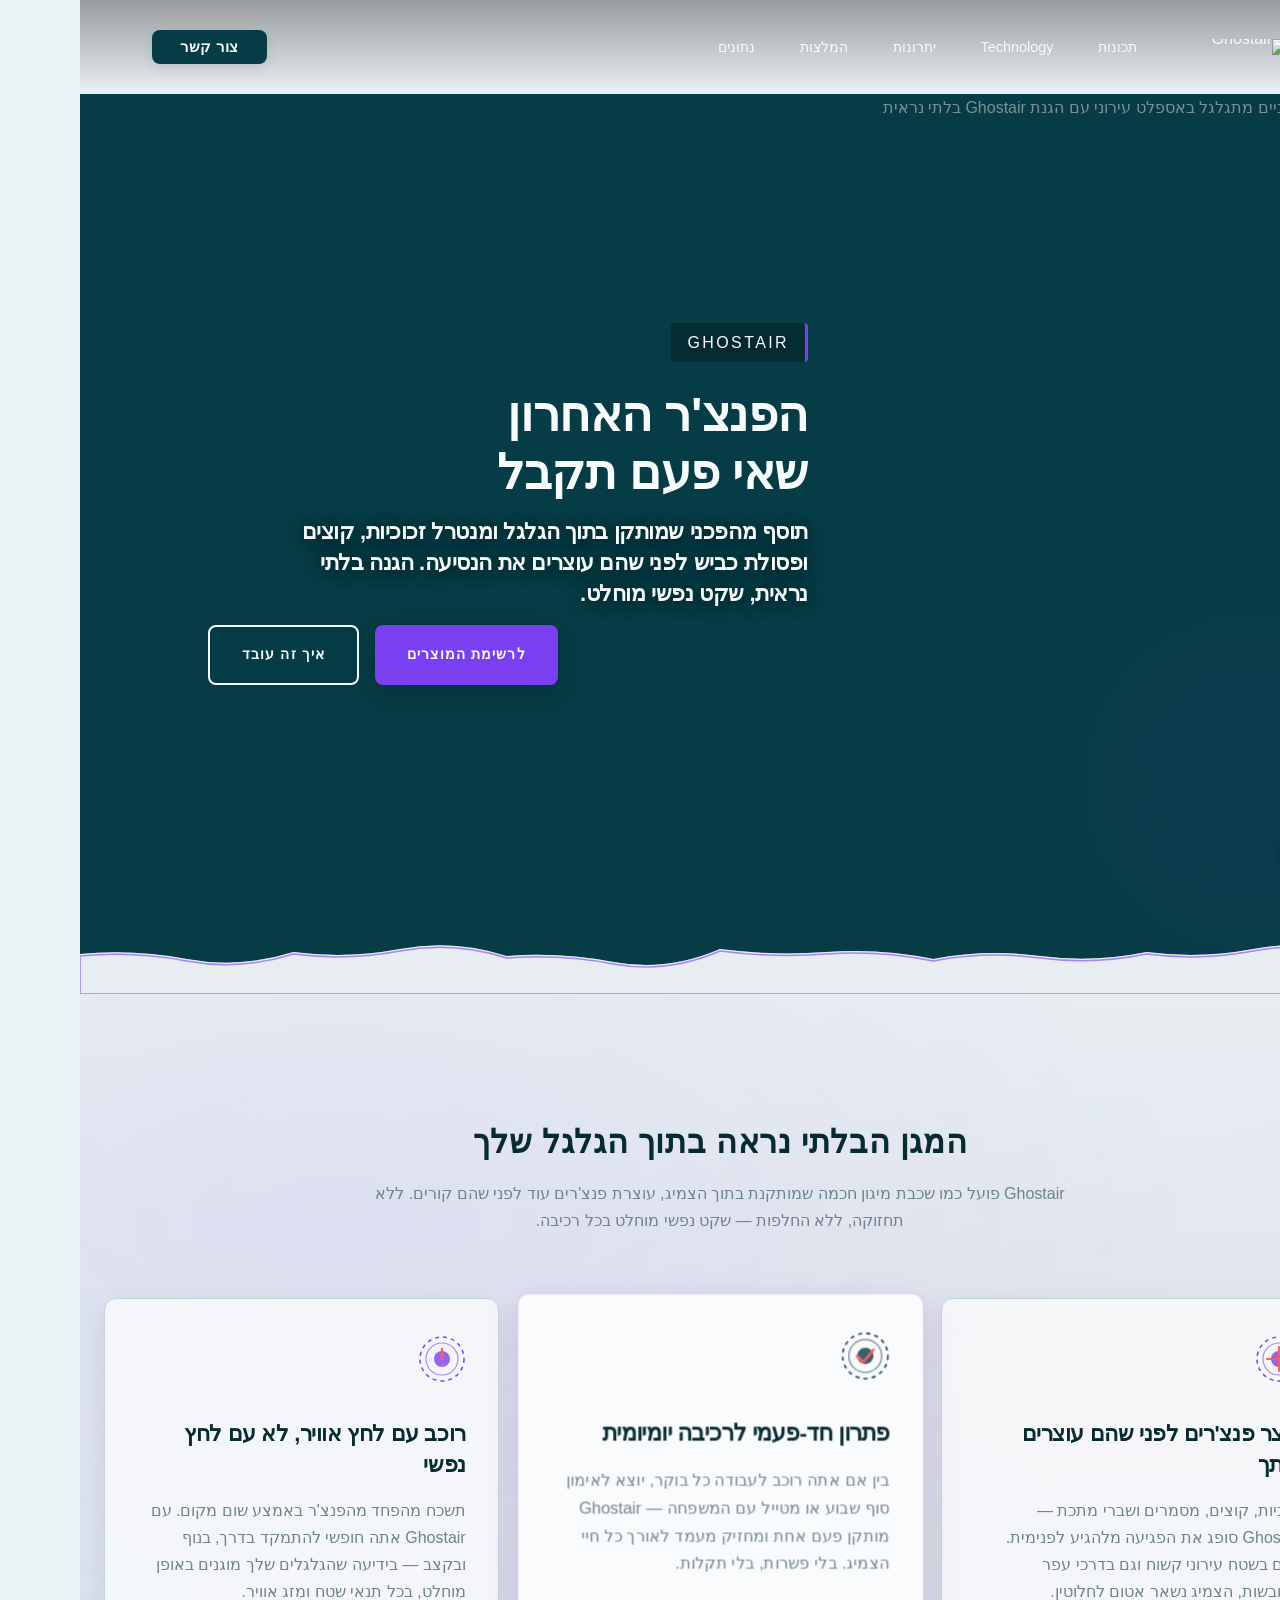
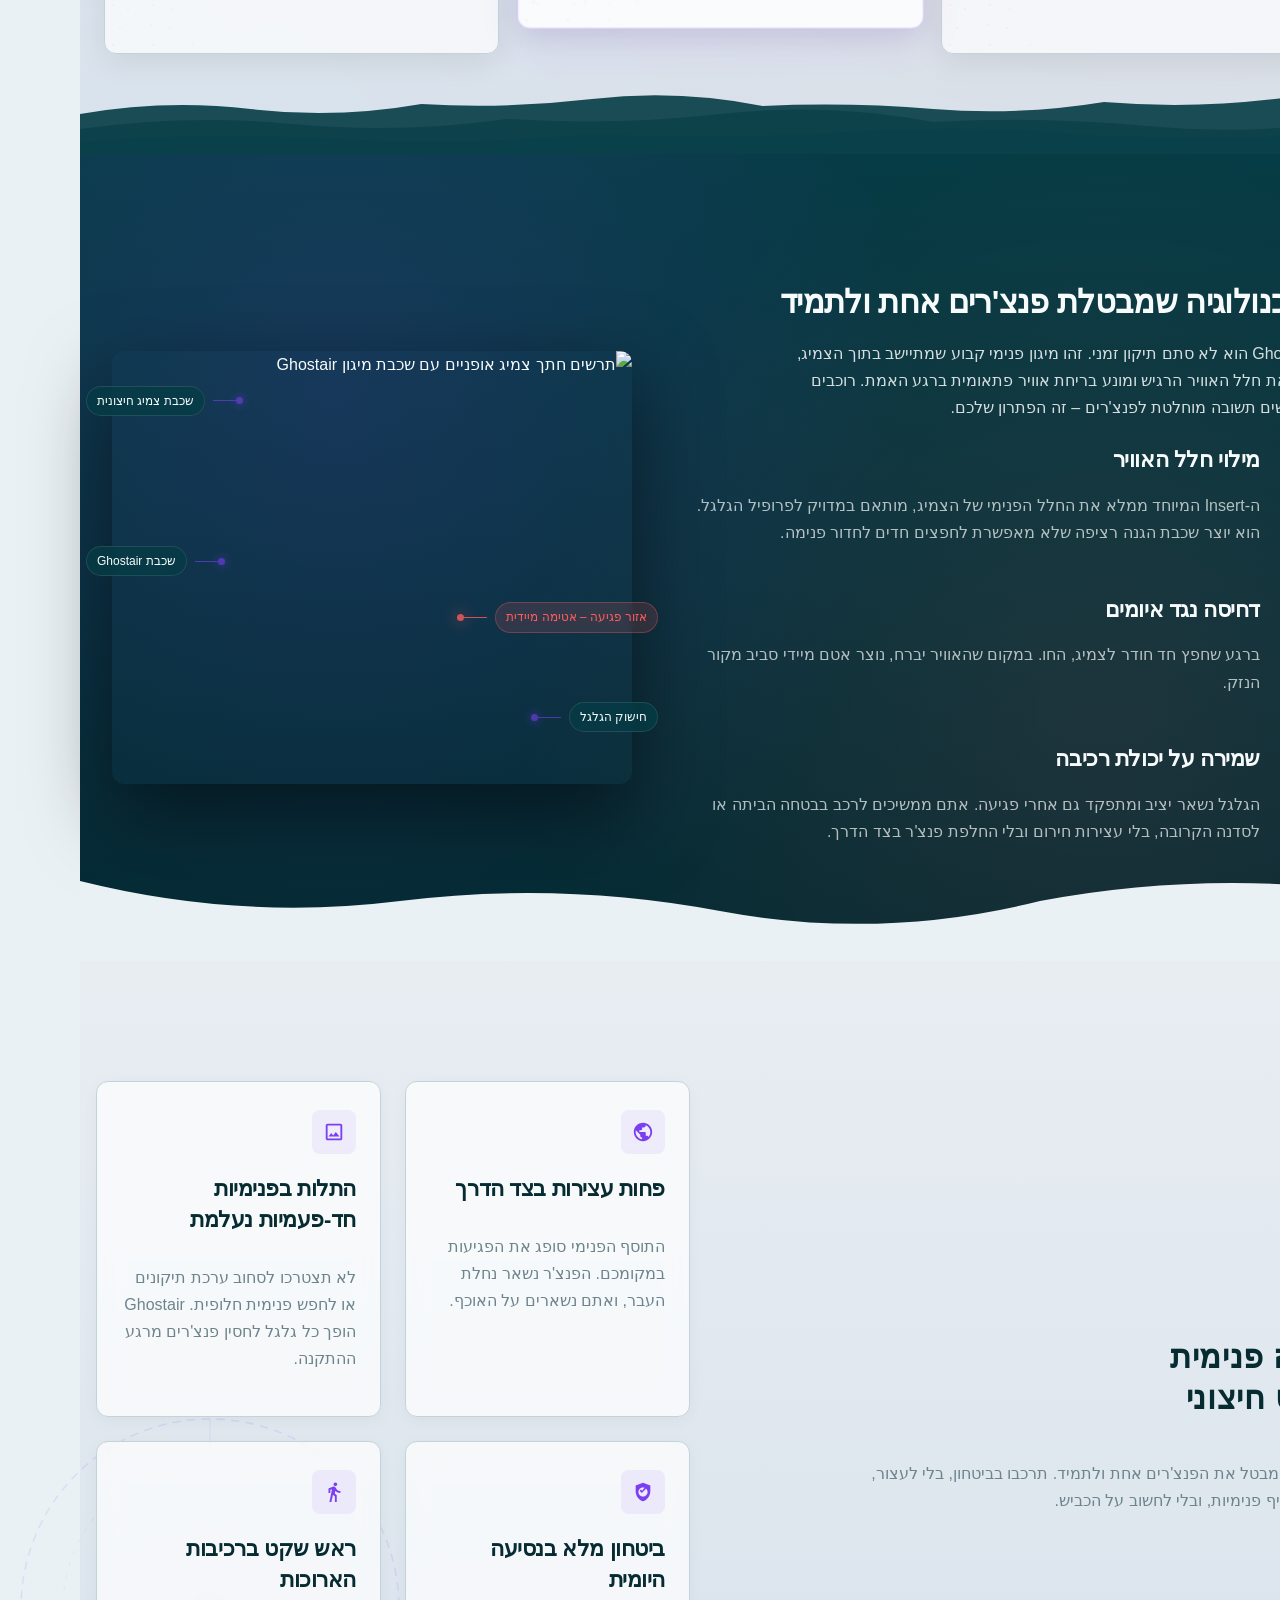
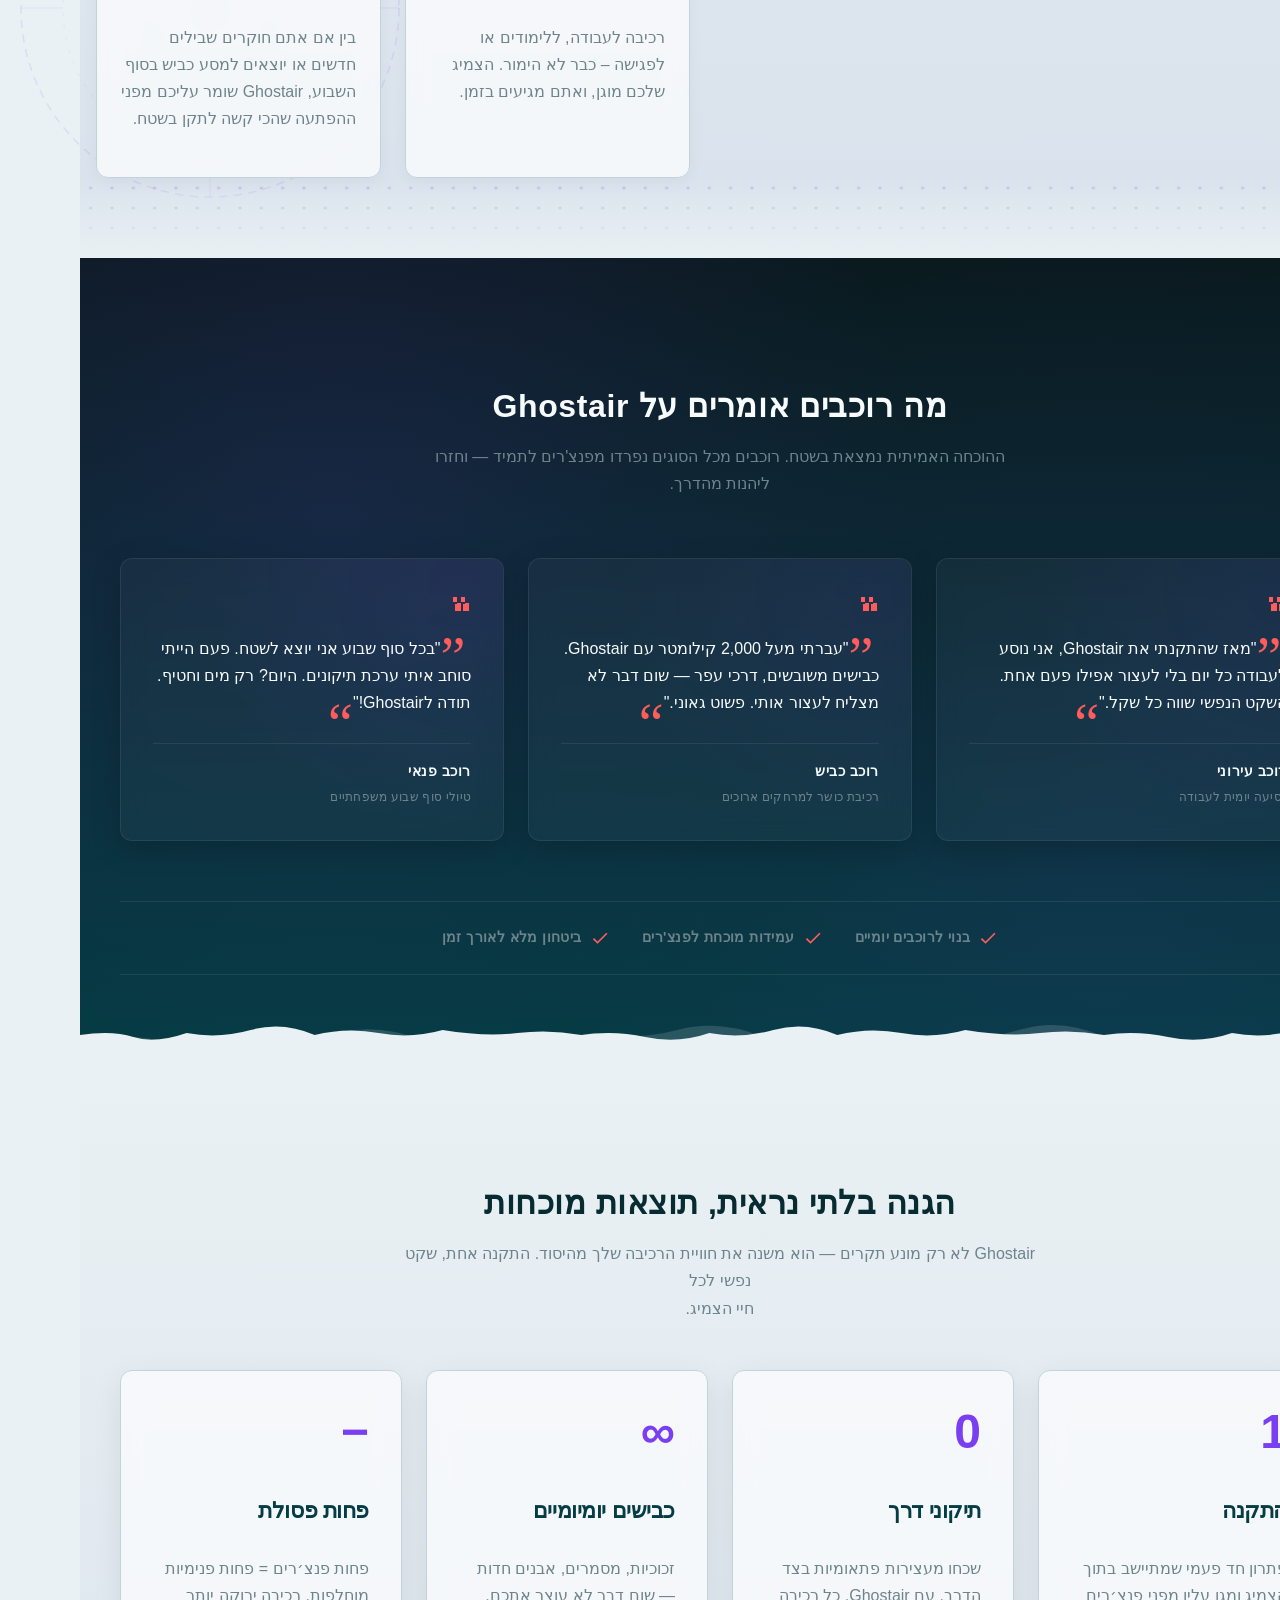
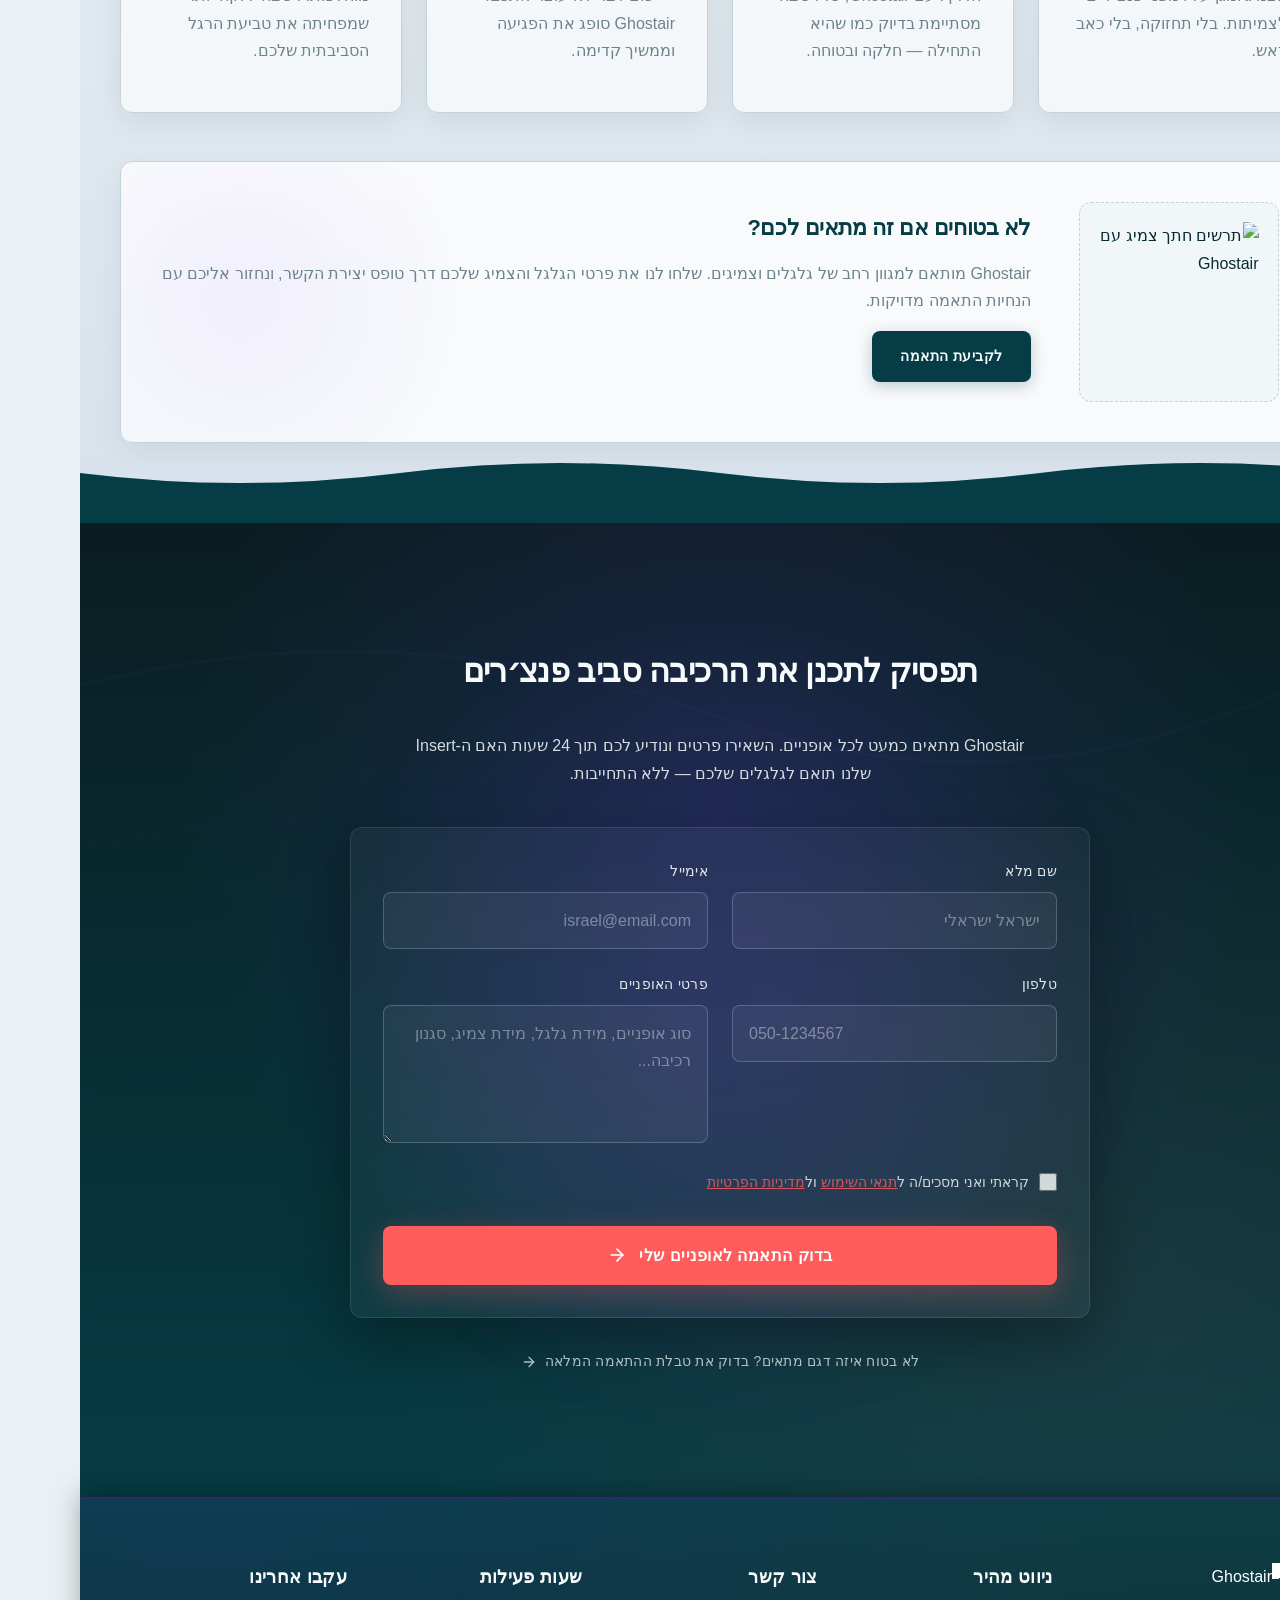
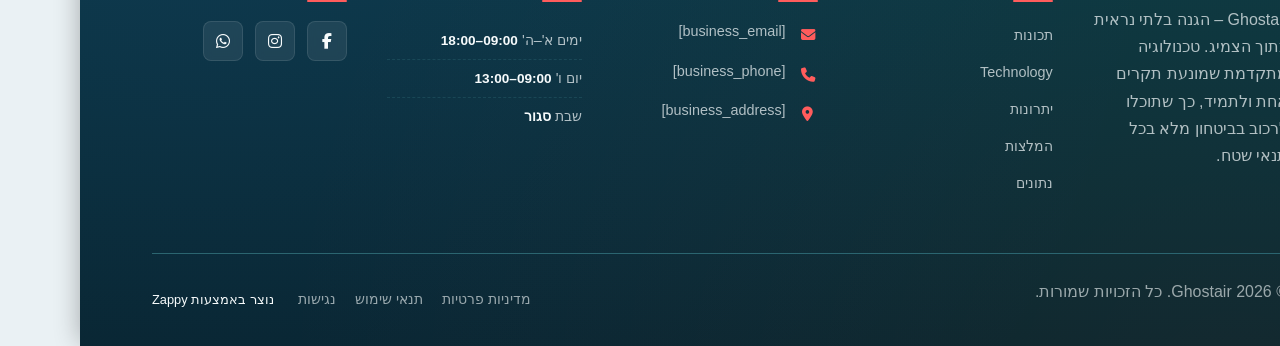
==== commit e8981265: "Incremental sync: 1 page(s) — text_edit" ====
--- a/public/index.html
+++ b/public/index.html
@@ -1 +1 @@
-<!doctype html><html dir="rtl" lang="he"><head><meta charset="UTF-8"><meta content="width=device-width,initial-scale=1" name="viewport"><meta content="index, follow" name="robots"><title>תשכחו מפנצ&#39;רים לתמיד — Ghostair</title><meta content="הכנסו לעולם שבו פנצ&#39;רים הם נחלת העבר. Ghostair מציעה תוסף צמיג מהפכני שמונע תקרים באופן קבוע, ומעניק לכם שקט נפשי וביטחון מלא בכל רכיבה. גלו את הפתרון הסופי לרוכבים." name="description"><meta content="Ghostair, תוסף צמיג, מניעת פנצ'רים, אביזרי אופניים, פתרון לתקרים" name="keywords"><link href="/assets/favicon.ico" rel="icon" type="image/x-icon"><link href="/assets/favicon-16x16.png" rel="icon" type="image/png" sizes="16x16"><link href="/assets/favicon-32x32.png" rel="icon" type="image/png" sizes="32x32"><link href="/assets/favicon-48x48.png" rel="icon" type="image/png" sizes="48x48"><link href="/assets/favicon-192x192.png" rel="icon" type="image/png" sizes="192x192"><link href="/assets/favicon-512x512.png" rel="icon" type="image/png" sizes="512x512"><link href="/assets/apple-touch-icon.png" rel="apple-touch-icon"><script>!function(){"use strict";var t="f46b67d1-cb57-4bf6-b161-d42bcd8194f7",e="https://api.zappy5.com/api/analytics/track",a=18e5,n=2592e6,o=!0,i=!0,r=!0;var s=function(){var e="zappy_visitor_"+t,a=null;try{if(a=localStorage.getItem(e)){var o=JSON.parse(a),i=Date.now();if(i-o.created<n)return o.lastSeen=i,localStorage.setItem(e,JSON.stringify(o)),o.id}}catch(t){console.warn("Zappy Analytics: LocalStorage not available")}var r="zv_"+Date.now()+"_"+Math.random().toString(36).substr(2,9);try{localStorage.setItem(e,JSON.stringify({id:r,created:Date.now(),lastSeen:Date.now()}))}catch(t){}return r}(),c=function(){var e="zappy_session_"+t,n=null;try{if(n=sessionStorage.getItem(e)){var o=JSON.parse(n),i=Date.now();if(i-o.timestamp<a)return o.timestamp=i,sessionStorage.setItem(e,JSON.stringify(o)),o.id}}catch(t){console.warn("Zappy Analytics: SessionStorage not available")}var r="zs_"+Date.now()+"_"+Math.random().toString(36).substr(2,9);try{sessionStorage.setItem(e,JSON.stringify({id:r,timestamp:Date.now()}))}catch(t){}return r}();function l(a,n){n=n||{};var o={website_id:t,event_type:a,page_path:window.location.pathname,referrer:document.referrer||"direct",visitor_id:s,session_id:c,metadata:n};if(navigator.sendBeacon){var i=new Blob([JSON.stringify(o)],{type:"application/json"});navigator.sendBeacon(e,i)}else fetch(e,{method:"POST",headers:{"Content-Type":"application/json"},body:JSON.stringify(o),keepalive:!0}).catch(function(t){console.warn("Zappy Analytics: Failed to track event",t)})}o&&l("pageview",{title:document.title,url:window.location.href}),i&&document.addEventListener("click",function(t){var e=t.target;if("BUTTON"===e.tagName||e.closest("button")){var a="BUTTON"===e.tagName?e:e.closest("button");l("click",{element:"button",text:a.textContent.trim().substring(0,100),id:a.id||null,class:a.className||null})}else if("A"===e.tagName||e.closest("a")){var n="A"===e.tagName?e:e.closest("a");l("navigation",{element:"link",text:n.textContent.trim().substring(0,100),href:n.href,external:n.hostname!==window.location.hostname})}},!0),r&&document.addEventListener("submit",function(t){var e=t.target;l("form_submit",{form_id:e.id||null,form_name:e.name||null,form_action:e.action||null,form_method:e.method||"GET"})},!0);var d=Date.now();window.addEventListener("beforeunload",function(){l("page_unload",{time_on_page:Math.floor((Date.now()-d)/1e3),page_path:window.location.pathname})}),window.zappyAnalytics={track:l,getVisitorId:function(){return s},getSessionId:function(){return c}}}()</script><meta content="תשכחו מפנצ&#39;רים לתמיד — Ghostair" property="og:title"><meta content="הכנסו לעולם שבו פנצ&#39;רים הם נחלת העבר. Ghostair מציעה תוסף צמיג מהפכני שמונע תקרים באופן קבוע, ומעניק לכם שקט נפשי וביטחון מלא בכל רכיבה. גלו את הפתרון הסופי לרוכבים." property="og:description"><meta content="summary_large_image" name="twitter:card"><meta content="תשכחו מפנצ&#39;רים לתמיד — Ghostair" name="twitter:title"><meta content="הכנסו לעולם שבו פנצ&#39;רים הם נחלת העבר. Ghostair מציעה תוסף צמיג מהפכני שמונע תקרים באופן קבוע, ומעניק לכם שקט נפשי וביטחון מלא בכל רכיבה. גלו את הפתרון הסופי לרוכבים." name="twitter:description"><meta content="website" property="og:type"><meta content="he_IL" property="og:locale"><link href="https://cdnjs.cloudflare.com/ajax/libs/font-awesome/6.4.0/css/all.min.css" rel="stylesheet"><style>.skip-link{position:absolute;top:0;left:0;transform:translateY(-200%);padding:12px 18px;background:var(--bg-dark,#1a1a1a);color:var(--text-light,#fff);font-weight:600;border-radius:0 0 8px 0;z-index:10000}.skip-link:focus{transform:none;outline:2px solid var(--ring,#fff);outline-offset:2px}:focus-visible{outline:2px solid var(--ring,currentColor);outline-offset:3px}</style><link href="/assets/favicon.ico" rel="icon" type="image/x-icon"><link href="/assets/favicon-16x16.png" rel="icon" type="image/png" sizes="16x16"><link href="/assets/favicon-32x32.png" rel="icon" type="image/png" sizes="32x32"><link href="/assets/favicon-48x48.png" rel="icon" type="image/png" sizes="48x48"><link href="/assets/favicon-192x192.png" rel="icon" type="image/png" sizes="192x192"><link href="/assets/favicon-512x512.png" rel="icon" type="image/png" sizes="512x512"><link href="/assets/apple-touch-icon.png" rel="apple-touch-icon"><link href="https://cdn.jsdelivr.net/npm/vanilla-cookieconsent@3/dist/cookieconsent.css" rel="stylesheet"><script src="https://cdn.jsdelivr.net/npm/vanilla-cookieconsent@3/dist/cookieconsent.umd.js"></script><script src="https://cdn.jsdelivr.net/gh/mickidum/acc_toolbar/acctoolbar/acctoolbar.min.js"></script><link href="/styles.css" rel="stylesheet"><script>window.ZAPPY_WEBSITE_ID="f46b67d1-cb57-4bf6-b161-d42bcd8194f7",window.ZAPPY_API_BASE="https://api.zappy5.com"</script><style id="zappy-dropdown-submenu-styles">#navMenu li:has(.sub-menu),.nav-menu li:has(.sub-menu),.navbar li:has(.sub-menu),nav li:has(.sub-menu){position:relative}#navMenu .sub-menu,.nav-menu .sub-menu,.navbar .sub-menu,nav .sub-menu{display:block!important;position:absolute!important;top:100%;left:0;min-width:220px;background:#fff;border-radius:8px;box-shadow:0 8px 25px rgba(0,0,0,.15);padding:8px 0;opacity:0;visibility:hidden;transform:translateY(10px);transition:all .3s ease;z-index:1000;list-style:none;pointer-events:none}#navMenu li:hover>.sub-menu,.nav-menu li:hover>.sub-menu,.navbar li:hover>.sub-menu,nav li:hover>.sub-menu{opacity:1!important;visibility:visible!important;transform:translateY(0)!important;pointer-events:auto!important}.sub-menu li{list-style:none;margin:0;padding:0}.sub-menu a{display:block!important;padding:10px 16px!important;color:var(--text-dark,#333)!important;font-weight:500;text-decoration:none;white-space:nowrap;transition:background-color .2s}.sub-menu .zappy-nav-child>a{padding-left:28px!important;font-size:.9em!important;opacity:.85!important}[dir=rtl] .sub-menu .zappy-nav-child>a,html[lang=ar] .sub-menu .zappy-nav-child>a,html[lang=he] .sub-menu .zappy-nav-child>a{padding-left:10px!important;padding-right:28px!important}.sub-menu .zappy-nav-parent>a{font-weight:600!important}.sub-menu a:hover{background-color:#f5f5f5}[dir=rtl] .nav-menu .sub-menu,[dir=rtl] .navbar .sub-menu,[dir=rtl] nav .sub-menu,html[lang=ar] .nav-menu .sub-menu,html[lang=ar] .navbar .sub-menu,html[lang=ar] nav .sub-menu,html[lang=he] .nav-menu .sub-menu,html[lang=he] .navbar .sub-menu,html[lang=he] nav .sub-menu{left:auto!important;right:0!important}.sub-menu:empty,.sub-menu:not(:has(li)):not(:has(> a)),.sub-menu:not(:has(li:not(.zappy-hidden-menu-item))):not(:has(> a)){display:none!important;opacity:0!important;visibility:hidden!important;pointer-events:none!important}li:has(.menu-group-title):hover>.sub-menu{opacity:1!important;visibility:visible!important;transform:translateY(0)!important;pointer-events:auto!important}#navMenu>li>.menu-group-title,.nav-menu>li>.menu-group-title{display:inline-block;padding:.5rem 1rem;cursor:default;user-select:none}@media (max-width:768px){#navMenu .sub-menu,.nav-menu .sub-menu,.navbar .sub-menu,nav .sub-menu{position:static!important;transform:none!important;box-shadow:none!important;background:0 0!important;max-height:0;overflow:hidden;opacity:0;visibility:hidden;transition:max-height .3s ease,opacity .3s ease;padding:0!important;border-radius:0!important}#navMenu .sub-menu.mobile-expanded,.nav-menu .sub-menu.mobile-expanded,.navbar .sub-menu.mobile-expanded{max-height:none!important;overflow-y:visible!important;opacity:1!important;visibility:visible!important;padding:8px 0 8px 16px!important}[dir=rtl] .sub-menu.mobile-expanded,html[lang=he] .sub-menu.mobile-expanded{padding:8px 16px 8px 0!important}#navMenu li:hover>.sub-menu,.nav-menu li:hover>.sub-menu,.navbar li:hover>.sub-menu,nav li:hover>.sub-menu{opacity:0;visibility:hidden;pointer-events:none}#navMenu li>.sub-menu.mobile-expanded,.nav-menu li>.sub-menu.mobile-expanded,.navbar li>.sub-menu.mobile-expanded,nav li>.sub-menu.mobile-expanded{opacity:1!important;visibility:visible!important;pointer-events:auto!important}#navMenu li:has(.sub-menu),.nav-menu li:has(.sub-menu),.navbar li:has(.sub-menu),nav li:has(.sub-menu){display:flex!important;flex-wrap:wrap!important;align-items:center!important;position:relative!important;min-height:44px!important}#navMenu li:has(.sub-menu)>a,.nav-menu li:has(.sub-menu)>a,.navbar li:has(.sub-menu)>a,nav li:has(.sub-menu)>a{flex:1!important;min-width:0!important}#navMenu li:has(.sub-menu)>.menu-group-title,.nav-menu li:has(.sub-menu)>.menu-group-title,.navbar li:has(.sub-menu)>.menu-group-title,nav li:has(.sub-menu)>.menu-group-title{flex:1!important;min-width:0!important;padding:0!important;line-height:inherit!important}#navMenu li:has(.sub-menu)>.sub-menu,.nav-menu li:has(.sub-menu)>.sub-menu,.navbar li:has(.sub-menu)>.sub-menu,nav li:has(.sub-menu)>.sub-menu{flex-basis:100%!important;width:100%!important}#navMenu li:has(.sub-menu)>a [class*=arrow],#navMenu li:has(.sub-menu)>a [class*=chevron],.nav-menu li:has(.sub-menu)>a .fa-angle-down,.nav-menu li:has(.sub-menu)>a .fa-chevron-down,.nav-menu li:has(.sub-menu)>a [class*=arrow],.nav-menu li:has(.sub-menu)>a [class*=chevron],nav li:has(.sub-menu)>a [class*=arrow],nav li:has(.sub-menu)>a [class*=chevron]{display:none!important;visibility:hidden!important}.mobile-submenu-toggle{display:flex!important;align-items:center!important;justify-content:center!important;width:44px!important;height:auto!important;background:0 0!important;border:none!important;cursor:pointer!important;color:var(--text-light)!important;position:static!important;flex-shrink:0!important;align-self:stretch!important;z-index:2!important;padding:0!important;margin:0!important}.mobile-submenu-toggle::after{content:''!important;width:0!important;height:0!important;border-left:6px solid transparent!important;border-right:6px solid transparent!important;border-top:7px solid currentColor!important;transition:transform .3s ease!important}.mobile-submenu-toggle.expanded::after{transform:rotate(180deg)!important}.sub-menu a{padding:10px 0!important;display:block!important;color:var(--text-light)!important;white-space:normal!important}.sub-menu .zappy-nav-child>a{padding-left:28px!important;font-size:.9em!important;opacity:.85!important}[dir=rtl] .sub-menu .zappy-nav-child>a,html[lang=ar] .sub-menu .zappy-nav-child>a,html[lang=he] .sub-menu .zappy-nav-child>a{padding-left:0!important;padding-right:28px!important}.sub-menu .zappy-nav-parent>a{font-weight:600!important}#navMenu.active,.nav-menu.active{max-width:100vw!important;overflow-x:hidden!important;box-sizing:border-box!important}.navbar .sub-menu li a,.zappy-products-dropdown .sub-menu a,nav.navbar .sub-menu li a{color:var(--text-light)!important}}@media (min-width:769px){.mobile-submenu-toggle{display:none!important}}</style><style id="zappy-widget-visibility">html[dir=rtl] .whatsapp-float{right:20px!important;left:auto!important}html:not([dir]) .whatsapp-float,html[dir=ltr] .whatsapp-float{left:20px!important;right:auto!important}html[dir=rtl] #mic-access-tool-general-button,html[dir=rtl] #mic-init-access-tool #mic-access-tool-general-button,html[dir=rtl] #mic-init-access-tool .mic-access-tool-general-button,html[dir=rtl] ._access-icon,html[dir=rtl] .mic-access-tool-general-button{left:20px!important;right:auto!important}html:not([dir]) #mic-access-tool-general-button,html:not([dir]) #mic-init-access-tool #mic-access-tool-general-button,html:not([dir]) #mic-init-access-tool .mic-access-tool-general-button,html:not([dir]) ._access-icon,html:not([dir]) .mic-access-tool-general-button,html[dir=ltr] #mic-access-tool-general-button,html[dir=ltr] #mic-init-access-tool #mic-access-tool-general-button,html[dir=ltr] #mic-init-access-tool .mic-access-tool-general-button,html[dir=ltr] ._access-icon,html[dir=ltr] .mic-access-tool-general-button{right:20px!important;left:auto!important}@media (max-width:768px){.whatsapp-float{display:flex!important}}@media (min-width:769px){.whatsapp-float{display:flex!important}}@media (max-width:768px){#mic-access-tool-general-button,#mic-init-access-tool #mic-access-tool-general-button,#mic-init-access-tool .mic-access-tool-general-button,._access-icon,.mic-access-tool-general-button{display:flex!important;visibility:visible!important;opacity:1!important;pointer-events:auto!important}#mic-access-tool-box.opened-mic-access-tool,#mic-init-access-tool #mic-access-tool-box.opened-mic-access-tool,.mic-access-tool-box.opened-mic-access-tool{visibility:visible!important;opacity:1!important;pointer-events:auto!important}}@media (min-width:769px){#mic-access-tool-general-button,#mic-init-access-tool #mic-access-tool-general-button,#mic-init-access-tool .mic-access-tool-general-button,._access-icon,.mic-access-tool-general-button{display:flex!important;visibility:visible!important;opacity:1!important;pointer-events:auto!important}#mic-access-tool-box.opened-mic-access-tool,#mic-init-access-tool #mic-access-tool-box.opened-mic-access-tool,.mic-access-tool-box.opened-mic-access-tool{visibility:visible!important;opacity:1!important;pointer-events:auto!important}}</style></head><body><a href="#main" class="skip-link">דלג לתוכן הראשי</a><nav class="navbar" dir="rtl"><button class="mobile-toggle" aria-label="Menu" id="mobileToggle"><svg viewBox="0 0 24 24" fill="none" height="24" width="24" class="hamburger-icon"><path d="M3 12h18M3 6h18M3 18h18" stroke="currentColor" stroke-width="2" stroke-linecap="round"></path></svg><svg viewBox="0 0 24 24" fill="none" height="24" width="24" class="close-icon" style="display:none"><path d="M18 6L6 18M6 6l12 12" stroke="currentColor" stroke-width="2" stroke-linecap="round"></path></svg></button><button class="phone-header-btn" aria-label="Call" data-phone="[business_phone]"><svg viewBox="0 0 24 24" fill="currentColor" height="20" width="20"><path d="M22 16.92v3a2 2 0 0 1-2.18 2 19.79 19.79 0 0 1-8.63-3.07 19.5 19.5 0 0 1-6-6 19.79 19.79 0 0 1-3.07-8.67A2 2 0 0 1 4.11 2h3a2 2 0 0 1 2 1.72 12.84 12.84 0 0 0 .7 2.81 2 2 0 0 1-.45 2.11L8.09 9.91a16 16 0 0 0 6 6l1.27-1.27a2 2 0 0 1 2.11-.45 12.84 12.84 0 0 0 2.81.7A2 2 0 0 1 22 16.92z"></path></svg></button><div class="nav-container"><div class="nav-right-group"><div class="nav-brand"><a href="/" class="logo-link"><img alt="Ghostair" src="/assets/site-----image-1.webp" class="logo"></a></div><ul class="nav-menu" id="navMenu"><li><a href="#features">תכונות</a></li><li><a href="#technology">Technology</a></li><li><a href="#benefits">יתרונות</a></li><li><a href="#testimonials">המלצות</a></li><li><a href="#stats">נתונים</a></li><li class="mobile-contact-link nav-cta-mobile-item"><a href="#cta" class="nav-cta-btn">צור קשר</a></li></ul></div><div class="nav-cta-container"><a href="#cta" class="nav-cta-btn">צור קשר</a></div></div></nav><script>window.addEventListener("load",function(){const e=document.querySelector(".navbar, nav, header");if(!e)return void console.log("[Navbar] Navbar element not found");let t=document.getElementById("mobileToggle")||document.querySelector(".mobile-toggle")||document.querySelector(".hamburger")||document.querySelector(".hamburger-menu")||document.querySelector(".menu-toggle")||document.querySelector(".burger-menu")||document.querySelector('[aria-label="Menu"]')||document.querySelector('[aria-label="תפריט"]');const o=document.querySelector(".phone-header-btn"),n=window.getComputedStyle(e);let r=n.backgroundColor;if(console.log("[Navbar] Initial navbar background:",r),"transparent"===r||"rgba(0, 0, 0, 0)"===r||r.startsWith("rgba")&&r.includes(", 0)")){const e=n.backgroundImage;if(e&&"none"!==e)console.log("[Navbar] Navbar has background image/gradient, using dark text"),r="rgb(240, 240, 240)";else{const e=window.getComputedStyle(document.body).backgroundColor;console.log("[Navbar] Navbar transparent, using body background:",e),r=e}}const a=r.match(/\d+/g);if(a&&a.length>=3){const e=(.299*parseInt(a[0])+.587*parseInt(a[1])+.114*parseInt(a[2]))/255;console.log("[Navbar] Mobile button colors preserved from Claude CSS (luminance:",e.toFixed(2)+")");const n=document.createElement("style");n.id="zappy-mobile-nav-fix";document.documentElement.lang;document.documentElement.dir,n.textContent='\n        /* Hide mobile buttons on desktop, show only on mobile */\n        @media (min-width: 769px) {\n          .mobile-toggle,\n          .phone-header-btn {\n            display: none !important;\n          }\n        }\n        \n        /* Show and position mobile buttons correctly on mobile */\n        @media (max-width: 768px) {\n          .navbar,\n          nav.navbar {\n            min-height: 70px !important;\n          }\n\n          .mobile-toggle,\n          .phone-header-btn {\n            position: absolute !important;\n            top: 0 !important;\n            bottom: 0 !important;\n            margin-top: auto !important;\n            margin-bottom: auto !important;\n            transform: none !important;\n            z-index: 1001 !important;\n            display: flex !important;\n            align-items: center !important;\n            justify-content: center !important;\n            width: 36px !important;\n            height: 36px !important;\n            border-radius: 50% !important;\n            border: none !important;\n            cursor: pointer !important;\n            padding: 6px !important;\n            background: none !important;\n            color: var(--nav-text, var(--text-light)) !important;\n            touch-action: manipulation !important;\n            -webkit-tap-highlight-color: transparent !important;\n          }\n\n          html[data-zappy-site-type="ecommerce"] .phone-header-btn,\n          body[data-zappy-site-type="ecommerce"] .phone-header-btn,\n          html[data-zappy-site-type="ecommerce"] header .phone-header-btn,\n          html[data-zappy-site-type="ecommerce"] nav .phone-header-btn {\n            display: none !important;\n            visibility: hidden !important;\n            width: 0 !important;\n            height: 0 !important;\n            min-width: 0 !important;\n            overflow: hidden !important;\n          }\n          \n          /* LTR positioning (default): hamburger LEFT, phone RIGHT */\n          html:not([dir="rtl"]):not([lang="he"]):not([lang="ar"]) .mobile-toggle,\n          html[dir="ltr"] .mobile-toggle {\n            left: 12px !important;\n            right: auto !important;\n          }\n          html:not([dir="rtl"]):not([lang="he"]):not([lang="ar"]) .phone-header-btn,\n          html[dir="ltr"] .phone-header-btn {\n            right: 12px !important;\n            left: auto !important;\n          }\n          \n          /* RTL positioning: hamburger RIGHT, phone LEFT */\n          html[dir="rtl"] .mobile-toggle,\n          html[lang="he"] .mobile-toggle,\n          html[lang="ar"] .mobile-toggle {\n            right: 12px !important;\n            left: auto !important;\n          }\n          html[dir="rtl"] .phone-header-btn,\n          html[lang="he"] .phone-header-btn,\n          html[lang="ar"] .phone-header-btn {\n            left: 12px !important;\n            right: auto !important;\n          }\n          \n          /* CRITICAL: Ensure nav-container has min-height on mobile */\n          /* All children are positioned absolutely/fixed on mobile, so height:auto collapses to 0 */\n          .nav-container {\n            min-height: 70px !important;\n            position: relative !important;\n          }\n          \n          /* Ensure SVG icons are properly sized and inherit color */\n          .mobile-toggle svg,\n          .phone-header-btn svg {\n            width: 24px !important;\n            height: 24px !important;\n            /* Don\'t force display - let JavaScript control hamburger/close toggle */\n          }\n          \n          /* Reset nav-cta-container on mobile - remove desktop box-shadow/padding */\n          /* that creates a visible ghost box when CTA button is hidden */\n          .nav-cta-container {\n            box-shadow: none !important;\n            padding: 0 !important;\n          }\n          \n          /* Hide nav-cta-container entirely on mobile when there\'s no lang-switcher */\n          /* (only the CTA button is inside, and it\'s hidden on mobile) */\n          .nav-cta-container:not(:has(.lang-switcher)) {\n            display: none !important;\n          }\n          \n          /* CRITICAL: Prevent hero image fade gradient from bleeding over headline text */\n          /* The .image-fade-gradient has bottom: -30px (extends below parent) */\n          /* On mobile stacked layout, this overlaps the h1 text below the image */\n          .hero-image-column {\n            overflow: hidden !important;\n          }\n          .image-fade-gradient {\n            bottom: 0 !important;\n          }\n          \n          /* Hide desktop language switcher on mobile - hamburger menu handles it */\n          /* High specificity to override stored CSS */\n          .lang-switcher,\n          .nav-cta-container .lang-switcher,\n          .nav-container .lang-switcher,\n          .navbar .lang-switcher,\n          .navbar .nav-cta-container .lang-switcher {\n            display: none !important;\n          }\n        }\n      ';const r=document.getElementById("zappy-mobile-nav-fix");r&&r.remove(),document.head.appendChild(n),console.log("[Navbar] Critical CSS injected for mobile nav positioning");const i=window.innerWidth<=768;if(t){const e=t.querySelector(".hamburger-icon"),o=t.querySelector(".close-icon");e&&(e.style.setProperty("width","24px","important"),e.style.setProperty("height","24px","important"),e.style.setProperty("display","block","important")),o&&(o.style.setProperty("width","24px","important"),o.style.setProperty("height","24px","important"),o.style.setProperty("display","none","important")),i?(t.style.setProperty("position","absolute","important"),t.style.setProperty("top","0","important"),t.style.setProperty("bottom","0","important"),t.style.setProperty("margin-top","auto","important"),t.style.setProperty("margin-bottom","auto","important"),t.style.setProperty("transform","none","important"),t.style.setProperty("z-index","1001","important"),t.style.removeProperty("left"),t.style.removeProperty("right"),console.log("[Navbar] Mobile toggle positioning applied (mobile viewport)")):(t.style.removeProperty("position"),t.style.removeProperty("top"),t.style.removeProperty("transform"),t.style.removeProperty("z-index"),t.style.removeProperty("left"),t.style.removeProperty("right"),console.log("[Navbar] Desktop viewport - cleared mobile toggle inline positioning"))}if(o){const e=o.querySelector("svg");e&&(e.style.width="24px",e.style.height="24px",e.setAttribute("width","24"),e.setAttribute("height","24")),i?(o.style.setProperty("position","absolute","important"),o.style.setProperty("top","0","important"),o.style.setProperty("bottom","0","important"),o.style.setProperty("margin-top","auto","important"),o.style.setProperty("margin-bottom","auto","important"),o.style.setProperty("transform","none","important"),o.style.setProperty("z-index","1001","important"),o.style.removeProperty("left"),o.style.removeProperty("right"),console.log("[Navbar] Phone button positioning applied (mobile viewport)")):(o.style.removeProperty("position"),o.style.removeProperty("top"),o.style.removeProperty("transform"),o.style.removeProperty("z-index"),o.style.removeProperty("left"),o.style.removeProperty("right"),console.log("[Navbar] Desktop viewport - cleared phone button inline positioning"))}}else console.log("[Navbar] Could not parse background color:",r);t=document.getElementById("mobileToggle")||document.querySelector(".mobile-toggle")||document.querySelector(".hamburger")||document.querySelector(".hamburger-menu")||document.querySelector(".menu-toggle")||document.querySelector(".burger-menu")||document.querySelector('[aria-label="Menu"]')||document.querySelector('[aria-label="תפריט"]');const i=document.getElementById("navMenu")||document.querySelector(".nav-menu")||document.querySelector(".nav-links")||document.querySelector("nav ul:not(.submenu)");if(!t||!i)return void console.log("[Navbar] Mobile toggle or menu not found:",{toggle:!!t,menu:!!i});i.id||(i.id="navMenu"),console.log("[Navbar] Initializing mobile menu...");const l=t.cloneNode(!0);t.parentNode.replaceChild(l,t);var s=0;function p(e){var t=Date.now();t-s<300||(s=t,function(e){e.preventDefault(),e.stopPropagation();const t=l.querySelector(".hamburger-icon"),o=l.querySelector(".close-icon");i.classList.contains("active")?(i.classList.remove("active"),t&&t.style.setProperty("display","block","important"),o&&o.style.setProperty("display","none","important"),document.body.style.overflow="",document.body.classList.remove("menu-open"),console.log("[Navbar] Menu closed")):(i.classList.add("active"),t&&t.style.setProperty("display","none","important"),o&&o.style.setProperty("display","block","important"),document.body.style.overflow="hidden",document.body.classList.add("menu-open"),console.log("[Navbar] Menu opened"))}(e))}l.addEventListener("click",p),l.addEventListener("touchend",p),document.addEventListener("keydown",function(e){if(("Escape"===e.key||"Esc"===e.key)&&i.classList.contains("active")){const e=l.querySelector(".hamburger-icon"),t=l.querySelector(".close-icon");i.classList.remove("active"),e&&e.style.setProperty("display","block","important"),t&&t.style.setProperty("display","none","important"),document.body.style.overflow="",document.body.classList.remove("menu-open"),console.log("[Navbar] Menu closed (Escape)")}}),i.querySelectorAll("a").forEach(function(e){e.addEventListener("click",function(){if("#"===this.getAttribute("href"))return;const e=l.querySelector(".hamburger-icon"),t=l.querySelector(".close-icon");i.classList.remove("active"),e&&e.style.setProperty("display","block","important"),t&&t.style.setProperty("display","none","important"),document.body.style.overflow="",document.body.classList.remove("menu-open"),console.log("[Navbar] Menu closed (link clicked)")})});var m=i.querySelectorAll(".dropdown-toggle");m.forEach(function(e){e.addEventListener("click",function(e){e.preventDefault(),e.stopPropagation();var t=this.closest(".nav-dropdown");t&&(t.parentNode.querySelectorAll(".nav-dropdown.open").forEach(function(e){e!==t&&e.classList.remove("open")}),t.classList.toggle("open"),console.log("[Navbar] Dropdown toggled:",t.classList.contains("open")?"open":"closed"))})}),document.addEventListener("click",function(e){e.target.closest(".nav-dropdown")||document.querySelectorAll(".nav-dropdown.open").forEach(function(e){e.classList.remove("open")})}),console.log("[Navbar] Dropdown handlers initialized for "+m.length+" dropdowns"),o&&o.addEventListener("click",function(){const e=document.querySelectorAll('a[href^="tel:"]'),t=e.length>0?e[0].getAttribute("href").replace("tel:",""):"[business_phone]";window.location.href="tel:"+t,console.log("[Navbar] Phone button clicked")}),console.log("[Navbar] Mobile menu initialized successfully")})</script><main id="main"><section class="index-hero-section" data-band-index="0" data-layout-spec="בית-hero" id="hero" data-hero-type="fullscreen-scrim" data-zappy-bg-overlay-color="#000000" data-zappy-bg-overlay-opacity="50"><div style="position:absolute !important;top:0px !important;left:0px !important;width:100% !important;height:100% !important;max-width:none !important;margin-left:0px !important;margin-right:0px !important;z-index:1 !important;overflow:hidden !important" data-element-id="img-1783340221624-3054bfzbj" data-element-type="image" data-zappy-wrapper-margins-applied="true" data-zappy-zoom-clip="true" data-zappy-zoom-wrapper="true" data-zappy-zoom-wrapper-align="center" data-zappy-zoom-wrapper-height="650px" data-zappy-zoom-wrapper-width="384px" data-zappy-zoom-wrapper-width-mode="full"><img alt="צמיג אופניים מתגלגל באספלט עירוני עם הגנת Ghostair בלתי נראית" src="/assets/site-index-hero-image-1-1783340631577-b4rvrw.webp?v=1783340634194" class="index-hero-bg" data-context="A cinematic close-up of a bicycle wheel rolling through misty urban asphalt at dusk, with abstract airflow ribbons and subtle puncture particles being deflected around the tire. The atmosphere is bold, protective, and science-meets-cycling. Dark, moody, premium lighting." data-element-id="img-1783340221624-3054bfzbj" data-element-type="image" data-hero-background="true" data-hero-bg="true" data-placeholder="index-hero-image-1" data-zappy-hero-img-base-blend="normal" data-zappy-hero-img-base-opacity="1" data-zappy-object-position="57% 74%" data-zappy-original-height="650.4666748046875" data-zappy-original-width="384" data-zappy-zoom="1" fetchpriority="high" height="600" style="object-position:57% 74% !important;pointer-events:auto !important;margin:0px !important;position:absolute !important;left:0% !important;top:0% !important;width:100% !important;height:100% !important;max-width:none !important;max-height:none !important;display:block !important;object-fit:cover !important" width="1200"></div><div class="index-hero-scrim" aria-hidden="true" data-zappy-gradient-scrim="true" data-zappy-scrim-base-opacity="92" style="opacity:0.543478"></div><div class="index-hero-purple-blob" aria-hidden="true"></div><div class="index-hero-overlay-group"><p class="index-hero-eyebrow" style="color:rgb(247, 251, 252) !important">Ghostair</p><h1 class="index-hero-headline">הפנצ'ר האחרון<br>שאי פעם תקבל</h1><h3 class="index-hero-subtitle">תוסף מהפכני שמותקן בתוך הגלגל ומנטרל זכוכיות, קוצים ופסולת כביש לפני שהם עוצרים את הנסיעה. הגנה בלתי נראית, שקט נפשי מוחלט.</h3><div class="index-hero-cta-group"><a href="#contact" class="index-hero-cta-primary" data-element-id="btn-1783340267938-anyxeerbh" data-element-type="button" data-native-element="true" style="outline:none;background-color:rgb(123, 63, 242) !important;background-image:none !important;border-color:rgb(123, 63, 242) !important;color:rgb(255, 255, 255) !important">לרשימת המוצרים</a> <a href="#technology" class="index-hero-cta-secondary" data-element-id="btn-1783340300787-iixfww8v9" data-element-type="button" data-native-element="true" style="outline:none;color:rgb(247, 251, 252) !important;border-color:rgb(247, 251, 252) !important;background-color:transparent !important;background-image:none !important">איך זה עובד</a></div></div><div class="index-hero-divider-wrapper" aria-hidden="true"><svg viewBox="0 0 1200 80" xmlns="http://www.w3.org/2000/svg" preserveAspectRatio="none" aria-hidden="true" data-no-icon-edit="true"><defs><linearGradient id="heroDividerGradient" x1="0%" x2="100%" y1="0%" y2="0%"><stop offset="0%" stop-color="#7B3FF2" stop-opacity="0.4"></stop><stop offset="100%" stop-color="#7B3FF2" stop-opacity="0"></stop></linearGradient></defs><path d="M0,80 L0,40 Q50,35 100,45 T200,38 Q250,45 300,35 T400,42 Q450,38 500,48 T600,35 Q650,42 700,38 T800,45 Q850,35 900,42 T1000,38 Q1050,45 1100,35 T1200,40 L1200,80 Z" fill="#E8EDF2"></path><path d="M0,80 L0,40 Q50,35 100,45 T200,38 Q250,45 300,35 T400,42 Q450,38 500,48 T600,35 Q650,42 700,38 T800,45 Q850,35 900,42 T1000,38 Q1050,45 1100,35 T1200,40 L1200,80 Z" fill="#E8EDF2" opacity="0.5"></path><path d="M0,80 L0,42 Q50,37 100,47 T200,40 Q250,47 300,37 T400,44 Q450,40 500,50 T600,37 Q650,44 700,40 T800,47 Q850,37 900,44 T1000,40 Q1050,47 1100,37 T1200,42 L1200,80 Z" fill="#E8EDF2" opacity="0.6" stroke="#7B3FF2" stroke-width="1.5"></path></svg></div></section><section class="index-features-section" data-band-index="1" data-layout-spec="בית-features" id="features" dir="rtl"><div class="index-features-section__container"><div class="index-features-section__intro"><h2 class="index-features-section__title">המגן הבלתי נראה בתוך הגלגל שלך</h2><p class="index-features-section__subtitle">Ghostair פועל כמו שכבת מיגון חכמה שמותקנת בתוך הצמיג, עוצרת פנצ'רים עוד לפני שהם קורים. ללא תחזוקה, ללא החלפות — שקט נפשי מוחלט בכל רכיבה.</p></div><div class="index-features-section__grid" data-zappy-grid-align="start"><div class="index-features-section__card" data-grid-item-index="0"><div class="index-features-section__card-icon"><svg viewBox="0 0 48 48" xmlns="http://www.w3.org/2000/svg" fill="none" data-element-type="icon" data-icon-type="svg"><circle cx="24" cy="24" r="22" stroke="currentColor" stroke-width="1.5" stroke-dasharray="4 4"></circle><circle cx="24" cy="24" r="16" opacity="0.6" stroke="currentColor" stroke-width="1.2"></circle><circle cx="24" cy="24" r="8" opacity="0.8" fill="currentColor"></circle><path d="M12 24H36" stroke="var(--accent)" stroke-width="2" stroke-linecap="round"></path><path d="M24 12V36" stroke="var(--accent)" stroke-width="2" stroke-linecap="round"></path></svg></div><h3 class="index-features-section__card-title">עוצר פנצ'רים לפני שהם עוצרים אותך</h3><p class="index-features-section__card-text">זכוכיות, קוצים, מסמרים ושברי מתכת — Ghostair סופג את הפגיעה מלהגיע לפנימית.<br>&nbsp;ו גם בשטח עירוני קשוח וגם בדרכי עפר משובשות, הצמיג נשאר אטום לחלוטין.</p><div class="index-features-section__card-pattern" aria-hidden="true"></div></div><div class="index-features-section__card index-features-section__card--emphasized" data-grid-item-index="1"><div class="index-features-section__card-icon"><svg viewBox="0 0 48 48" xmlns="http://www.w3.org/2000/svg" fill="none" data-element-type="icon" data-icon-type="svg"><circle cx="24" cy="24" r="22" stroke="currentColor" stroke-width="1.5" stroke-dasharray="4 4"></circle><circle cx="24" cy="24" r="16" opacity="0.6" stroke="currentColor" stroke-width="1.2"></circle><circle cx="24" cy="24" r="8" opacity="0.8" fill="currentColor"></circle><path d="M16 24L22 30L32 18" stroke="var(--accent)" stroke-width="2.5" stroke-linecap="round" stroke-linejoin="round"></path></svg></div><h3 class="index-features-section__card-title">פתרון חד-פעמי לרכיבה יומיומית</h3><p class="index-features-section__card-text">בין אם אתה רוכב לעבודה כל בוקר, יוצא לאימון סוף שבוע או מטייל עם המשפחה — Ghostair מותקן פעם אחת ומחזיק מעמד לאורך כל חיי הצמיג. בלי פשרות, בלי תקלות.</p><div class="index-features-section__card-pattern" aria-hidden="true"></div></div><div class="index-features-section__card" data-grid-item-index="2"><div class="index-features-section__card-icon"><svg viewBox="0 0 48 48" xmlns="http://www.w3.org/2000/svg" fill="none" data-element-type="icon" data-icon-type="svg"><circle cx="24" cy="24" r="22" stroke="currentColor" stroke-width="1.5" stroke-dasharray="4 4"></circle><circle cx="24" cy="24" r="16" opacity="0.6" stroke="currentColor" stroke-width="1.2"></circle><circle cx="24" cy="24" r="8" opacity="0.8" fill="currentColor"></circle><path d="M24 14V24M24 30H24.01" stroke="var(--accent)" stroke-width="2.5" stroke-linecap="round"></path></svg></div><h3 class="index-features-section__card-title">רוכב עם לחץ אוויר, לא עם לחץ נפשי</h3><p class="index-features-section__card-text">תשכח מהפחד מהפנצ'ר באמצע שום מקום. עם Ghostair אתה חופשי להתמקד בדרך, בנוף ובקצב — בידיעה שהגלגלים שלך מוגנים באופן מוחלט, בכל תנאי שטח ומזג אוויר.</p><div class="index-features-section__card-pattern" aria-hidden="true"></div></div></div></div><div class="index-features-section__divider-wrapper" aria-hidden="true"><svg viewBox="0 0 1200 100" xmlns="http://www.w3.org/2000/svg" preserveAspectRatio="none" aria-hidden="true" data-no-icon-edit="true"><path d="M0,100 L0,60 Q80,45 160,55 T320,50 Q400,55 480,45 T640,52 Q720,48 800,55 T960,48 Q1040,55 1120,45 T1200,50 L1200,100 Z" fill="#063C45" opacity="0.9"></path><path d="M0,100 L0,75 Q100,60 200,70 T400,65 Q500,72 600,60 T800,68 Q900,62 1000,72 T1200,65 L1200,100 Z" fill="#063C45" opacity="0.6"></path><path d="M0,100 L0,88 Q120,78 240,85 T480,80 Q600,86 720,78 T960,82 Q1080,86 1200,80 L1200,100 Z" fill="#063C45" opacity="0.3"></path></svg></div></section><section class="index-technology-section" data-band-index="2" data-layout-spec="בית-technology" id="technology"><div class="index-technology-section-container"><div class="index-technology-content"><h2>הטכנולוגיה שמבטלת פנצ'רים אחת ולתמיד</h2><p class="index-technology-intro">ה-Ghostair הוא לא סתם תיקון זמני. זהו מיגון פנימי קבוע שמתיישב בתוך הצמיג, אוטם את חלל האוויר הרגיש ומונע בריחת אוויר פתאומית ברגע האמת. רוכבים שמחפשים תשובה מוחלטת לפנצ'רים – זה הפתרון שלכם.</p><div class="index-technology-steps"><div class="index-technology-step"><div class="step-number-wrapper"><span class="step-number">01</span><div class="step-line"></div></div><div class="step-content"><h3>מילוי חלל האוויר</h3><p>ה-Insert המיוחד ממלא את החלל הפנימי של הצמיג, מותאם במדויק לפרופיל הגלגל. הוא יוצר שכבת הגנה רציפה שלא מאפשרת לחפצים חדים לחדור פנימה.</p></div></div><div class="index-technology-step"><div class="step-number-wrapper"><span class="step-number">02</span><div class="step-line"></div></div><div class="step-content"><h3>דחיסה נגד איומים</h3><p>ברגע שחפץ חד חודר לצמיג, החומר מתרחב סביבו ודוחס את אזור הפגיעה. במקום שהאוויר יברח, נוצר אטם מיידי סביב מקור הנזק.</p></div></div><div class="index-technology-step"><div class="step-number-wrapper"><span class="step-number">03</span><div class="step-line"></div></div><div class="step-content"><h3>שמירה על יכולת רכיבה</h3><p>הגלגל נשאר יציב ומתפקד גם אחרי פגיעה. אתם ממשיכים לרכב בבטחה הביתה או לסדנה הקרובה, בלי עצירות חירום ובלי החלפת פנצ'ר בצד הדרך.</p></div></div></div></div><div class="index-technology-media"><div class="diagram-container"><img alt="תרשים חתך צמיג אופניים עם שכבת מיגון Ghostair" src="/assets/site-index-technology-image-1.webp" data-context="A premium technical cutaway diagram of a bicycle tire cross-section. The tire is transparent with a glowing ultraviolet insert layer seated inside. A sharp debris object contacts the outer tread, and a pulse of coral-orange light highlights the impact point where the insert compresses. Deep teal background with subtle radial gradients. The style is a clean cycling engineering visual, not a generic product photo." data-placeholder="index-technology-image-1" height="500" width="600" decoding="async" loading="lazy"><div class="annotation annotation-top-right"><span class="annotation-line"></span> <span class="annotation-text">שכבת צמיג חיצונית</span></div><div class="annotation annotation-bottom-left"><span class="annotation-line"></span> <span class="annotation-text">חישוק הגלגל</span></div><div class="annotation annotation-center-right"><span class="annotation-line"></span> <span class="annotation-text">שכבת Ghostair</span></div><div class="annotation annotation-impact"><span class="annotation-line"></span> <span class="annotation-text">אזור פגיעה – אטימה מיידית</span></div></div></div></div><div class="index-technology-divider-wrapper"><svg viewBox="0 0 1200 100" xmlns="http://www.w3.org/2000/svg" preserveAspectRatio="none" aria-hidden="true" data-no-icon-edit="true"><path d="M0,100 L0,20 Q150,60 300,40 Q450,20 600,50 Q750,80 900,40 Q1050,10 1200,30 L1200,100 Z" fill="var(--bg-light)"></path></svg></div></section><section class="index-benefits-section" data-band-index="3" data-layout-spec="בית-benefits" id="benefits" dir="rtl"><div class="index-benefits-section__container"><div class="index-benefits-section__editorial-grid"><header class="index-benefits-section__text-block"><h2 class="index-benefits-section__heading">הגנה פנימית<br>שקט חיצוני</h2><p class="index-benefits-section__subheading">Ghostair מבטל את הפנצ'רים אחת ולתמיד. תרכבו בביטחון, בלי לעצור, בלי להחליף פנימיות, ובלי לחשוב על הכביש.</p></header><div class="index-benefits-section__benefits-grid"><article class="index-benefits-section__benefit-card"><div class="index-benefits-section__benefit-icon-wrap"><svg viewBox="0 0 24 24" xmlns="http://www.w3.org/2000/svg" fill="none" data-element-type="icon" data-icon-type="svg" class="index-benefits-section__benefit-icon"><path d="M12 2C6.48 2 2 6.48 2 12s4.48 10 10 10 10-4.48 10-10S17.52 2 12 2zm-1 17.93c-3.95-.49-7-3.85-7-7.93 0-.62.08-1.21.21-1.79L9 15v1c0 1.1.9 2 2 2v1.93zm6.9-2.54c-.26-.81-1-1.39-1.9-1.39h-1v-3c0-.55-.45-1-1-1H8v-2h2c.55 0 1-.45 1-1V7h2c1.1 0 2-.9 2-2v-.41c2.93 1.19 5 4.06 5 7.41 0 2.08-.8 3.97-2.1 5.39z" fill="currentColor"></path></svg></div><h3 class="index-benefits-section__benefit-title">פחות עצירות בצד הדרך</h3><p class="index-benefits-section__benefit-text">התוסף הפנימי סופג את הפגיעות במקומכם. הפנצ'ר נשאר נחלת העבר, ואתם נשארים על האוכף.</p></article><article class="index-benefits-section__benefit-card"><div class="index-benefits-section__benefit-icon-wrap"><svg viewBox="0 0 24 24" xmlns="http://www.w3.org/2000/svg" fill="none" data-element-type="icon" data-icon-type="svg" class="index-benefits-section__benefit-icon"><path d="M19 3H5c-1.1 0-2 .9-2 2v14c0 1.1.9 2 2 2h14c1.1 0 2-.9 2-2V5c0-1.1-.9-2-2-2zm0 16H5V5h14v14zm-5-7l-3 3.72L9 13l-3 4h12l-4-5z" fill="currentColor"></path></svg></div><h3 class="index-benefits-section__benefit-title">התלות בפנימיות חד-פעמיות נעלמת</h3><p class="index-benefits-section__benefit-text">לא תצטרכו לסחוב ערכת תיקונים או לחפש פנימית חלופית. Ghostair הופך כל גלגל לחסין פנצ'רים מרגע ההתקנה.</p></article><article class="index-benefits-section__benefit-card"><div class="index-benefits-section__benefit-icon-wrap"><svg viewBox="0 0 24 24" xmlns="http://www.w3.org/2000/svg" fill="none" data-element-type="icon" data-icon-type="svg" class="index-benefits-section__benefit-icon"><path d="M12 2L4 5v6.09c0 5.05 3.41 9.76 8 10.91 4.59-1.15 8-5.86 8-10.91V5l-8-3zm0 15c-2.76 0-5-2.24-5-5s2.24-5 5-5 5 2.24 5 5-2.24 5-5 5zm-1-6.41l-1.29-1.29L8.29 10.71l2.41 2.41 4.59-4.59-1.41-1.41L11 10.59z" fill="currentColor"></path></svg></div><h3 class="index-benefits-section__benefit-title">ביטחון מלא בנסיעה היומית</h3><p class="index-benefits-section__benefit-text">רכיבה לעבודה, ללימודים או לפגישה – כבר לא הימור. הצמיג שלכם מוגן, ואתם מגיעים בזמן.</p></article><article class="index-benefits-section__benefit-card"><div class="index-benefits-section__benefit-icon-wrap"><svg viewBox="0 0 24 24" xmlns="http://www.w3.org/2000/svg" fill="none" data-element-type="icon" data-icon-type="svg" class="index-benefits-section__benefit-icon"><path d="M13.5 5.5c1.1 0 2-.9 2-2s-.9-2-2-2-2 .9-2 2 .9 2 2 2zM9.8 8.9L7 23h2.1l1.8-8 2.1 2v6h2v-7.5l-2.1-2 .6-3C14.8 12 16.8 13 19 13v-2c-1.9 0-3.5-1-4.3-2.4l-1-1.6c-.4-.6-1-1-1.7-1-.3 0-.5.1-.8.1L6 8.3V13h2V9.6l1.8-.7" fill="currentColor"></path></svg></div><h3 class="index-benefits-section__benefit-title">ראש שקט ברכיבות הארוכות</h3><p class="index-benefits-section__benefit-text">בין אם אתם חוקרים שבילים חדשים או יוצאים למסע כביש בסוף השבוע, Ghostair שומר עליכם מפני ההפתעה שהכי קשה לתקן בשטח.</p></article></div></div></div><div class="index-benefits-section__wheel-backplate" aria-hidden="true"><svg viewBox="0 0 400 400" xmlns="http://www.w3.org/2000/svg" fill="none"><circle cx="200" cy="200" r="180" opacity="0.12" stroke="var(--secondary)" stroke-width="1.5" stroke-dasharray="8 6"></circle><circle cx="200" cy="200" r="140" opacity="0.08" stroke="var(--secondary)" stroke-width="1" stroke-dasharray="4 8"></circle><circle cx="200" cy="200" r="60" opacity="0.1" stroke="var(--secondary)" stroke-width="2"></circle><circle cx="200" cy="200" r="8" opacity="0.15" fill="var(--secondary)"></circle><path d="M200 20 L200 60 M200 340 L200 380 M20 200 L60 200 M340 200 L380 200" stroke="var(--secondary)" stroke-width="1" opacity="0.1"></path></svg></div><div class="index-benefits-section__divider-wrapper" aria-hidden="true" data-no-icon-edit="true"><svg viewBox="0 0 1200 80" xmlns="http://www.w3.org/2000/svg" preserveAspectRatio="none"><defs><pattern height="20" id="benefits-dots" patternUnits="userSpaceOnUse" width="20" x="0" y="0"><circle cx="10" cy="10" r="1.5" opacity="0.25" fill="var(--secondary)"></circle></pattern><linearGradient id="benefits-fade" x1="0" x2="0" y1="0" y2="1"><stop offset="0%" stop-color="var(--bg-light)" stop-opacity="0"></stop><stop offset="100%" stop-color="var(--bg-light)" stop-opacity="1"></stop></linearGradient></defs><rect fill="url(#benefits-dots)" height="80" width="1200" x="0" y="0"></rect><rect fill="url(#benefits-fade)" height="80" width="1200" x="0" y="0"></rect></svg></div></section><section class="index-testimonials-section" data-band-index="4" data-layout-spec="בית-testimonials" id="testimonials"><div class="index-testimonials-section__container"><div class="index-testimonials-section__header"><h2 class="index-testimonials-section__title">מה רוכבים אומרים על Ghostair</h2><p class="index-testimonials-section__subtitle">ההוכחה האמיתית נמצאת בשטח. רוכבים מכל הסוגים נפרדו מפנצ'רים לתמיד — וחזרו ליהנות מהדרך.</p></div><div class="index-testimonials-section__grid"><div class="index-testimonials-section__card" data-grid-item-index="0"><div class="index-testimonials-section__card-quote-mark"><svg viewBox="0 0 24 24" xmlns="http://www.w3.org/2000/svg" fill="none" data-element-type="icon" data-icon-type="svg" height="24" width="24"><path d="M10 11H6V6H10V11ZM18 11H14V6H18V11ZM22 13V20H16V13H18V12H22V13ZM14 13V20H8V13H10V12H14V13Z" fill="var(--accent)"></path></svg></div><blockquote class="index-testimonials-section__quote">"מאז שהתקנתי את Ghostair, אני נוסע לעבודה כל יום בלי לעצור אפילו פעם אחת. השקט הנפשי שווה כל שקל."</blockquote><div class="index-testimonials-section__rider-info"><span class="index-testimonials-section__rider-type">רוכב עירוני</span> <span class="index-testimonials-section__use-case">נסיעה יומית לעבודה</span></div></div><div class="index-testimonials-section__card" data-grid-item-index="1"><div class="index-testimonials-section__card-quote-mark"><svg viewBox="0 0 24 24" xmlns="http://www.w3.org/2000/svg" fill="none" data-element-type="icon" data-icon-type="svg" height="24" width="24"><path d="M10 11H6V6H10V11ZM18 11H14V6H18V11ZM22 13V20H16V13H18V12H22V13ZM14 13V20H8V13H10V12H14V13Z" fill="var(--accent)"></path></svg></div><blockquote class="index-testimonials-section__quote">"עברתי מעל 2,000 קילומטר עם Ghostair. כבישים משובשים, דרכי עפר — שום דבר לא מצליח לעצור אותי. פשוט גאוני."</blockquote><div class="index-testimonials-section__rider-info"><span class="index-testimonials-section__rider-type">רוכב כביש</span> <span class="index-testimonials-section__use-case">רכיבת כושר למרחקים ארוכים</span></div></div><div class="index-testimonials-section__card" data-grid-item-index="2"><div class="index-testimonials-section__card-quote-mark"><svg viewBox="0 0 24 24" xmlns="http://www.w3.org/2000/svg" fill="none" data-element-type="icon" data-icon-type="svg" height="24" width="24"><path d="M10 11H6V6H10V11ZM18 11H14V6H18V11ZM22 13V20H16V13H18V12H22V13ZM14 13V20H8V13H10V12H14V13Z" fill="var(--accent)"></path></svg></div><blockquote class="index-testimonials-section__quote">"בכל סוף שבוע אני יוצא לשטח. פעם הייתי סוחב איתי ערכת תיקונים. היום? רק מים וחטיף. תודה לGhostair!"</blockquote><div class="index-testimonials-section__rider-info"><span class="index-testimonials-section__rider-type">רוכב פנאי</span> <span class="index-testimonials-section__use-case">טיולי סוף שבוע משפחתיים</span></div></div></div><div class="index-testimonials-section__trust-strip"><div class="index-testimonials-section__trust-item"><svg viewBox="0 0 24 24" xmlns="http://www.w3.org/2000/svg" fill="none" data-element-type="icon" data-icon-type="svg" height="20" width="20"><path d="M9 16.17L4.83 12L3.41 13.41L9 19L21 7L19.59 5.59L9 16.17Z" fill="var(--accent)"></path></svg> <span>בנוי לרוכבים יומיים</span></div><div class="index-testimonials-section__trust-item"><svg viewBox="0 0 24 24" xmlns="http://www.w3.org/2000/svg" fill="none" data-element-type="icon" data-icon-type="svg" height="20" width="20"><path d="M9 16.17L4.83 12L3.41 13.41L9 19L21 7L19.59 5.59L9 16.17Z" fill="var(--accent)"></path></svg> <span>עמידות מוכחת לפנצ'רים</span></div><div class="index-testimonials-section__trust-item"><svg viewBox="0 0 24 24" xmlns="http://www.w3.org/2000/svg" fill="none" data-element-type="icon" data-icon-type="svg" height="20" width="20"><path d="M9 16.17L4.83 12L3.41 13.41L9 19L21 7L19.59 5.59L9 16.17Z" fill="var(--accent)"></path></svg> <span>ביטחון מלא לאורך זמן</span></div></div></div><div class="index-testimonials-section__divider-wrapper"><svg viewBox="0 0 1200 80" xmlns="http://www.w3.org/2000/svg" preserveAspectRatio="none" aria-hidden="true" data-no-icon-edit="true"><defs><linearGradient id="spark-fade" x1="0%" x2="0%" y1="0%" y2="100%"><stop offset="0%" stop-color="var(--accent)" stop-opacity="0"></stop><stop offset="100%" stop-color="var(--accent)" stop-opacity="0.3"></stop></linearGradient></defs><path d="M0,80 L0,60 Q30,55 50,62 T100,58 Q130,64 160,55 T220,60 Q250,52 280,58 T340,55 Q380,62 410,58 T470,60 Q500,55 530,62 T590,58 Q620,64 650,55 T710,60 Q740,52 770,58 T830,55 Q870,62 900,58 T960,60 Q990,55 1020,62 T1080,58 Q1110,64 1140,55 T1200,60 L1200,80 Z" fill="#EAF1F4"></path><path d="M0,80 L0,65 Q40,58 80,66 T160,60 Q200,68 240,58 T320,65 Q360,55 400,62 T480,58 Q520,66 560,55 T640,62 Q680,58 720,66 T800,60 Q840,68 880,55 T960,62 Q1000,58 1040,66 T1120,60 Q1160,68 1200,55 L1200,80 Z" fill="#EAF1F4" opacity="0.15"></path></svg></div></section><section class="index-stats-section" data-band-index="5" data-layout-spec="בית-stats" id="stats" dir="rtl"><div class="index-stats-section__container"><div class="index-stats-section__header"><h2 class="index-stats-section__title">הגנה בלתי נראית, תוצאות מוכחות</h2><p class="index-stats-section__subtitle">Ghostair לא רק מונע תקרים — הוא משנה את חוויית הרכיבה שלך מהיסוד. התקנה אחת, שקט נפשי לכל<br>חיי הצמיג.</p></div><div class="index-stats-section__grid"><div class="index-stats-section__card" data-grid-item-index="0"><p class="zappy-editable"><span class="index-stats-section__value">1</span></p><h3 class="index-stats-section__card-title">התקנה</h3><p class="index-stats-section__card-text">פתרון חד פעמי שמתיישב בתוך הצמיג ומגן עליו מפני פנצ׳רים לצמיתות. בלי תחזוקה, בלי כאב ראש.</p></div><div class="index-stats-section__card" data-grid-item-index="1"><p><span class="index-stats-section__value">0</span></p><h3 class="index-stats-section__card-title">תיקוני דרך</h3><p class="index-stats-section__card-text">שכחו מעצירות פתאומיות בצד הדרך. עם Ghostair, כל רכיבה מסתיימת בדיוק כמו שהיא התחילה — חלקה ובטוחה.</p></div><div class="index-stats-section__card" data-grid-item-index="2"><p class="zappy-editable"><span class="index-stats-section__value">∞</span></p><h3 class="index-stats-section__card-title">כבישים יומיומיים</h3><p class="index-stats-section__card-text">זכוכיות, מסמרים, אבנים חדות — שום דבר לא עוצר אתכם. Ghostair סופג את הפגיעה וממשיך קדימה.</p></div><div class="index-stats-section__card" data-grid-item-index="3"><p class="zappy-editable"><span class="index-stats-section__value">−</span></p><h3 class="index-stats-section__card-title">פחות פסולת</h3><p class="index-stats-section__card-text">פחות פנצ׳רים = פחות פנימיות מוחלפות. רכיבה ירוקה יותר שמפחיתה את טביעת הרגל הסביבתית שלכם.</p></div></div><div class="index-stats-section__compatibility"><div class="index-stats-section__compatibility-media"><div style="position:relative !important;overflow:hidden !important;width:159px !important;max-width:100% !important;margin-left:auto !important;margin-right:auto !important;height:159px !important;display:block !important" data-element-id="img-1783340221626-3ugrlu9z4" data-element-type="image" data-zappy-wrapper-margins-applied="true" data-zappy-zoom-clip="true" data-zappy-zoom-wrapper="true" data-zappy-zoom-wrapper-align="center" data-zappy-zoom-wrapper-height="159px" data-zappy-zoom-wrapper-width="159px" data-zappy-zoom-wrapper-width-mode="px"><img alt="תרשים חתך צמיג עם Ghostair" src="/assets/site-index-stats-image-1.webp" data-context="A clean, technical line-art illustration of a bicycle wheel and tire cross-section, showing the Ghostair insert layer inside the tire in a subtle ultraviolet accent color, on a transparent background." data-placeholder="index-stats-image-1" height="200" width="200" data-element-id="img-1783340221626-3ugrlu9z4" data-element-type="image" data-zappy-zoom="1" style="object-position:50% 50%;object-fit:cover !important;margin:0px !important;left:-0.133129% !important;top:0% !important;width:100.266% !important;height:100% !important;max-width:none !important;max-height:none !important;display:block !important" decoding="async" loading="lazy"></div></div><div class="index-stats-section__compatibility-text"><h3 class="index-stats-section__compatibility-title">לא בטוחים אם זה מתאים לכם?</h3><p class="index-stats-section__compatibility-desc">Ghostair מותאם למגוון רחב של גלגלים וצמיגים. שלחו לנו את פרטי הגלגל והצמיג שלכם דרך טופס יצירת הקשר, ונחזור אליכם עם הנחיות התאמה מדויקות.</p><p class="zappy-editable"><a href="#contact" class="btn-primary index-stats-section__cta" data-element-id="btn-1783340221614-7y8ywvv3b" data-element-type="button" data-native-element="true">לקביעת התאמה</a></p></div></div></div><div class="index-stats-section__divider-wrapper"><svg viewBox="0 0 1200 80" xmlns="http://www.w3.org/2000/svg" preserveAspectRatio="none" aria-hidden="true" data-no-icon-edit="true"><path d="M0,80 L0,30 Q150,50 300,30 Q450,10 600,30 Q750,50 900,30 Q1050,10 1200,30 L1200,80 Z" fill="var(--bg-dark)"></path></svg></div></section><section class="index-cta-section" data-band-index="6" data-layout-spec="בית-cta" id="cta"><div class="airflow-lines" aria-hidden="true"><svg viewBox="0 0 1200 600" xmlns="http://www.w3.org/2000/svg" preserveAspectRatio="none"><path d="M0,100 Q300,50 600,120 T1200,80" fill="none" stroke="rgba(123,63,242,0.08)" stroke-width="2"></path><path d="M0,200 Q400,150 700,220 T1200,180" fill="none" stroke="rgba(123,63,242,0.05)" stroke-width="1.5"></path><path d="M0,350 Q350,300 650,370 T1200,330" fill="none" stroke="rgba(123,63,242,0.06)" stroke-width="1"></path><path d="M-100,500 Q200,450 500,520 T1300,480" fill="none" stroke="rgba(123,63,242,0.04)" stroke-width="2"></path></svg></div><div class="radial-glow" aria-hidden="true"></div><div class="container"><div class="cta-content"><h2 class="cta-headline">תפסיק לתכנן את הרכיבה סביב פנצ׳רים</h2><p class="cta-subheadline">Ghostair מתאים כמעט לכל אופניים. השאירו פרטים ונודיע לכם תוך 24 שעות האם ה-Insert שלנו תואם לגלגלים שלכם — ללא התחייבות.</p><div class="form-panel"><form class="contact-form"><div class="form-row"><div class="form-group"><label for="cta-name">שם מלא</label> <input name="name" required="" type="text" id="cta-name" placeholder="ישראל ישראלי"></div><div class="form-group"><label for="cta-email">אימייל</label> <input name="email" required="" type="email" id="cta-email" placeholder="israel@email.com"></div></div><div class="form-row"><div class="form-group"><label for="cta-phone">טלפון</label> <input name="phone" required="" type="tel" id="cta-phone" placeholder="050-1234567"></div><div class="form-group"><label for="cta-message">פרטי האופניים</label> <textarea id="cta-message" name="message" placeholder="סוג אופניים, מידת גלגל, מידת צמיג, סגנון רכיבה..." required="" rows="4"></textarea></div></div><div class="privacy-consent"><label class="privacy-consent-label"><input name="privacy_consent" required="" type="checkbox" class="privacy-consent-checkbox"> <span>קראתי ואני מסכים/ה ל<a href="/terms" target="_blank">תנאי השימוש</a> ול<a href="/privacy" target="_blank">מדיניות הפרטיות</a></span></label></div><button class="btn-submit" type="submit"><span>בדוק התאמה לאופניים שלי</span> <svg viewBox="0 0 24 24" fill="none" data-element-type="icon" data-icon-type="svg" height="20" width="20" stroke="currentColor" stroke-linecap="round" stroke-linejoin="round" stroke-width="2"><line x1="5" x2="19" y1="12" y2="12"></line><polyline points="12 5 19 12 12 19"></polyline></svg></button></form></div><a href="#compatibility" class="secondary-link"><span>לא בטוח איזה דגם מתאים? בדוק את טבלת ההתאמה המלאה</span> <svg viewBox="0 0 24 24" fill="none" data-element-type="icon" data-icon-type="svg" height="16" width="16" stroke="currentColor" stroke-linecap="round" stroke-linejoin="round" stroke-width="2"><line x1="5" x2="19" y1="12" y2="12"></line><polyline points="12 5 19 12 12 19"></polyline></svg></a></div></div></section></main><footer class="site-footer" dir="rtl"><div class="footer-container"><div class="footer-grid"><div class="footer-col footer-company-col"><img alt="Ghostair" src="/assets/ghostair-cycling-accessories-logo.webp" class="logo"><p class="company-blurb">Ghostair – הגנה בלתי נראית בתוך הצמיג. טכנולוגיה מתקדמת שמונעת תקרים אחת ולתמיד, כך שתוכלו לרכוב בביטחון מלא בכל תנאי שטח.</p></div><div class="footer-col footer-links-col"><h4>ניווט מהיר</h4><ul class="footer-links"><li><a href="#features">תכונות</a></li><li><a href="#technology">Technology</a></li><li><a href="#benefits">יתרונות</a></li><li><a href="#testimonials">המלצות</a></li><li><a href="#stats">נתונים</a></li></ul></div><div class="footer-col footer-contact-col"><h4>צור קשר</h4><ul class="footer-contact"><li><span class="contact-icon"><i class="fas fa-envelope"></i></span> <span class="contact-text"><a href="mailto:[business_email]">[business_email]</a></span></li><li><span class="contact-icon"><i class="fas fa-phone"></i></span> <span class="contact-text"><a href="tel:[business_phone]">[business_phone]</a></span></li><li><a href="/"><span class="contact-icon"><i class="fas fa-map-marker-alt"></i></span> <span class="contact-text">[business_address]</span></a></li></ul></div><div class="footer-col footer-hours-col"><h4>שעות פעילות</h4><ul class="footer-hours"><li><a href="/"><span class="hours-day">ימים א'–ה'</span> <span class="hours-time">09:00–18:00</span></a></li><li><a href="/"><span class="hours-day">יום ו'</span> <span class="hours-time">09:00–13:00</span></a></li><li><a href="/"><span class="hours-day">שבת</span> <span class="hours-time">סגור</span></a></li></ul></div><div class="footer-col footer-social-col"><h4>עקבו אחרינו</h4><div class="footer-social"><a href="#" aria-label="Facebook" data-zappy-social-placeholder="true"><i class="fab fa-facebook-f"></i></a> <a href="#" aria-label="Instagram" data-zappy-social-placeholder="true"><i class="fab fa-instagram"></i></a> <a href="#" aria-label="WhatsApp" data-zappy-social-placeholder="true"><i class="fab fa-whatsapp"></i></a></div></div></div><div class="footer-bottom"><div class="footer-bottom-left"><p class="copyright">© 2026 Ghostair. כל הזכויות שמורות.</p></div><div class="footer-bottom-right"><nav class="footer-legal"><a href="/privacy">מדיניות פרטיות</a> <a href="/terms">תנאי שימוש</a> <a href="/accessibility">נגישות</a></nav><a href="https://zappy5.com" class="zappy-attribution" target="_blank">נוצר באמצעות Zappy</a></div></div></div></footer><a href="https://wa.me/[whatsapp_handle]" class="whatsapp-float" aria-label="WhatsApp"><i class="fab fa-whatsapp"></i></a><div data-integration="accessibility:toolbar"></div><script src="/script.js"></script><script id="zappy-mobile-submenu-script">!function(){function e(){if(window.innerWidth>768)return document.querySelectorAll(".mobile-submenu-toggle").forEach(function(e){e.remove()}),void document.querySelectorAll(".sub-menu.mobile-expanded").forEach(function(e){e.classList.remove("mobile-expanded")});document.querySelectorAll(".nav-menu li:has(.sub-menu), nav li:has(.sub-menu), .navbar li:has(.sub-menu), #navMenu li:has(.sub-menu)").forEach(function(e){if(!e.querySelector(".mobile-submenu-toggle")){var t=e.querySelector(".sub-menu"),n=e.querySelector(":scope > a");if(t&&n){var o=document.createElement("button");o.className="mobile-submenu-toggle",o.setAttribute("aria-label","Toggle submenu"),o.setAttribute("type","button"),n.insertAdjacentElement("afterend",o),o.addEventListener("click",function(e){e.preventDefault(),e.stopPropagation(),document.querySelectorAll(".sub-menu.mobile-expanded").forEach(function(e){if(e!==t){e.classList.remove("mobile-expanded");var n=e.parentElement.querySelector(".mobile-submenu-toggle");n&&n.classList.remove("expanded")}}),t.classList.toggle("mobile-expanded"),o.classList.toggle("expanded")})}}})}var t;"loading"===document.readyState?document.addEventListener("DOMContentLoaded",e):e(),window.addEventListener("resize",function(){clearTimeout(t),t=setTimeout(e,250)});var n=new MutationObserver(function(t){t.forEach(function(t){if("attributes"===t.type){var n=t.target;n.classList&&(n.classList.contains("active")||n.classList.contains("open"))&&setTimeout(e,100)}})});setTimeout(function(){document.querySelectorAll(".mobile-menu, .nav-menu, #navMenu, nav").forEach(function(e){n.observe(e,{attributes:!0,attributeFilter:["class","style"]})})},500)}()</script><script id="zappy-navbar-scroll-effect">!function(){var e=document.querySelector("nav.navbar,.navbar:not(.zappy-catalog-menu)"),t=document.querySelector(".zappy-catalog-menu,#zappy-catalog-menu");if(e){var r="rgba(234,241,244,0.85)",o=getComputedStyle(document.documentElement),a=o.getPropertyValue("--text-dark").trim()||"#1a1a1a",s=(o.getPropertyValue("--text-light").trim(),a);e.style.transition="background 0.3s ease,backdrop-filter 0.3s ease,-webkit-backdrop-filter 0.3s ease,box-shadow 0.3s ease",t&&(t.style.transition="background 0.3s ease,backdrop-filter 0.3s ease,-webkit-backdrop-filter 0.3s ease");var n="a,.navbar-brand,.navbar-brand a,.dropdown-toggle,.mobile-toggle,.phone-header-btn,.mobile-hamburger-btn,.mobile-close-btn,.mobile-submenu-toggle,.nav-link",l=["cart-link","login-link","nav-search-toggle","search-toggle"];window.addEventListener("scroll",f,{passive:!0}),window.addEventListener("resize",f,{passive:!0}),f();var i=document.querySelector('section[class*="hero"],[data-hero-type],main:not(.courses-page-main)>section:first-child'),d=!1;if(i){var p=getComputedStyle(i),c=p.backgroundImage;if(c&&"none"!==c)if(-1!==c.indexOf("url(")){var b=p.backgroundColor.match(/\d+/g);d=!(b&&b.length>=3)||h(parseInt(b[0]),parseInt(b[1]),parseInt(b[2]))<.4}else if(-1!==c.indexOf("gradient")){var y=c.match(/rgba?\(\s*(\d+)\s*,\s*(\d+)\s*,\s*(\d+)/g);if(y&&y.length>0){for(var g=0,m=0;m<y.length;m++){var u=y[m].match(/\d+/g);g+=h(parseInt(u[0]),parseInt(u[1]),parseInt(u[2]))}d=g/y.length<.4}else d=!0}else d=!0;else{var k=p.backgroundColor.match(/\d+/g);k&&k.length>=3&&(d=h(parseInt(k[0]),parseInt(k[1]),parseInt(k[2]))<.4)}}d||(window.removeEventListener("scroll",f),window.removeEventListener("resize",f),e.classList.add("scrolled"),window.innerWidth>768&&(e.style.setProperty("--frosted-text",s),e.style.setProperty("background-image","none","important"),e.style.setProperty("background-color",r,"important"),e.style.backdropFilter="blur(12px)",e.style.webkitBackdropFilter="blur(12px)",e.style.boxShadow="0 2px 16px rgba(0,0,0,0.12)",w(e,s)),t&&(t.classList.add("scrolled"),window.innerWidth>768&&(t.style.setProperty("background",r,"important"),t.style.setProperty("backdrop-filter","blur(12px)","important"),t.style.setProperty("-webkit-backdrop-filter","blur(12px)","important"),w(t,s))),window._zappyNavNoDarkHero=!0)}function w(e,t){for(var r=e.querySelectorAll(n),o=0;o<r.length;o++){var a=!1;(r[o].closest(".sub-menu")||r[o].closest(".dropdown-menu"))&&(a=!0);for(var s=0;s<l.length;s++)if(r[o].classList.contains(l[s])){a=!0;break}a||r[o].style.setProperty("color",t,"important")}}function v(e){for(var t=e.querySelectorAll(n),r=0;r<t.length;r++)t[r].closest(".sub-menu")||t[r].closest(".dropdown-menu")||t[r].style.removeProperty("color")}function f(){if(!window._zappyNavNoDarkHero){if(window.innerWidth<=768)return e.classList.remove("scrolled"),v(e),void(t&&(t.classList.remove("scrolled"),v(t)));(window.scrollY||window.pageYOffset)>60?(e.classList.add("scrolled"),e.style.setProperty("background-color",r,"important"),e.style.setProperty("background-image","none","important"),e.style.setProperty("--frosted-text",s),e.style.backdropFilter="blur(12px)",e.style.webkitBackdropFilter="blur(12px)",e.style.boxShadow="0 2px 16px rgba(0,0,0,0.12)",w(e,s),t&&(t.classList.add("scrolled"),t.style.setProperty("background",r,"important"),t.style.setProperty("backdrop-filter","blur(12px)","important"),t.style.setProperty("-webkit-backdrop-filter","blur(12px)","important"),w(t,s))):(e.classList.remove("scrolled"),e.style.setProperty("background-color","transparent","important"),e.style.removeProperty("background-image"),e.style.removeProperty("--frosted-text"),e.style.backdropFilter="none",e.style.webkitBackdropFilter="none",e.style.boxShadow="none",v(e),t&&(t.classList.remove("scrolled"),t.style.setProperty("background","transparent","important"),t.style.setProperty("backdrop-filter","none","important"),t.style.setProperty("-webkit-backdrop-filter","none","important"),v(t)))}}function h(e,t,r){return t/=255,r/=255,.2126*(e=(e/=255)<=.03928?e/12.92:Math.pow((e+.055)/1.055,2.4))+.7152*(t=t<=.03928?t/12.92:Math.pow((t+.055)/1.055,2.4))+.0722*(r=r<=.03928?r/12.92:Math.pow((r+.055)/1.055,2.4))}}()</script></body></html>+<!doctype html><html dir="rtl" lang="he"><head><meta charset="UTF-8"><meta content="width=device-width,initial-scale=1" name="viewport"><meta content="index, follow" name="robots"><title>תשכחו מפנצ&#39;רים לתמיד — Ghostair</title><meta content="הכנסו לעולם שבו פנצ&#39;רים הם נחלת העבר. Ghostair מציעה תוסף צמיג מהפכני שמונע תקרים באופן קבוע, ומעניק לכם שקט נפשי וביטחון מלא בכל רכיבה. גלו את הפתרון הסופי לרוכבים." name="description"><meta content="Ghostair, תוסף צמיג, מניעת פנצ'רים, אביזרי אופניים, פתרון לתקרים" name="keywords"><link href="/assets/favicon.ico" rel="icon" type="image/x-icon"><link href="/assets/favicon-16x16.png" rel="icon" type="image/png" sizes="16x16"><link href="/assets/favicon-32x32.png" rel="icon" type="image/png" sizes="32x32"><link href="/assets/favicon-48x48.png" rel="icon" type="image/png" sizes="48x48"><link href="/assets/favicon-192x192.png" rel="icon" type="image/png" sizes="192x192"><link href="/assets/favicon-512x512.png" rel="icon" type="image/png" sizes="512x512"><link href="/assets/apple-touch-icon.png" rel="apple-touch-icon"><script>!function(){"use strict";var t="f46b67d1-cb57-4bf6-b161-d42bcd8194f7",e="https://api.zappy5.com/api/analytics/track",a=18e5,n=2592e6,o=!0,i=!0,r=!0;var s=function(){var e="zappy_visitor_"+t,a=null;try{if(a=localStorage.getItem(e)){var o=JSON.parse(a),i=Date.now();if(i-o.created<n)return o.lastSeen=i,localStorage.setItem(e,JSON.stringify(o)),o.id}}catch(t){console.warn("Zappy Analytics: LocalStorage not available")}var r="zv_"+Date.now()+"_"+Math.random().toString(36).substr(2,9);try{localStorage.setItem(e,JSON.stringify({id:r,created:Date.now(),lastSeen:Date.now()}))}catch(t){}return r}(),c=function(){var e="zappy_session_"+t,n=null;try{if(n=sessionStorage.getItem(e)){var o=JSON.parse(n),i=Date.now();if(i-o.timestamp<a)return o.timestamp=i,sessionStorage.setItem(e,JSON.stringify(o)),o.id}}catch(t){console.warn("Zappy Analytics: SessionStorage not available")}var r="zs_"+Date.now()+"_"+Math.random().toString(36).substr(2,9);try{sessionStorage.setItem(e,JSON.stringify({id:r,timestamp:Date.now()}))}catch(t){}return r}();function l(a,n){n=n||{};var o={website_id:t,event_type:a,page_path:window.location.pathname,referrer:document.referrer||"direct",visitor_id:s,session_id:c,metadata:n};if(navigator.sendBeacon){var i=new Blob([JSON.stringify(o)],{type:"application/json"});navigator.sendBeacon(e,i)}else fetch(e,{method:"POST",headers:{"Content-Type":"application/json"},body:JSON.stringify(o),keepalive:!0}).catch(function(t){console.warn("Zappy Analytics: Failed to track event",t)})}o&&l("pageview",{title:document.title,url:window.location.href}),i&&document.addEventListener("click",function(t){var e=t.target;if("BUTTON"===e.tagName||e.closest("button")){var a="BUTTON"===e.tagName?e:e.closest("button");l("click",{element:"button",text:a.textContent.trim().substring(0,100),id:a.id||null,class:a.className||null})}else if("A"===e.tagName||e.closest("a")){var n="A"===e.tagName?e:e.closest("a");l("navigation",{element:"link",text:n.textContent.trim().substring(0,100),href:n.href,external:n.hostname!==window.location.hostname})}},!0),r&&document.addEventListener("submit",function(t){var e=t.target;l("form_submit",{form_id:e.id||null,form_name:e.name||null,form_action:e.action||null,form_method:e.method||"GET"})},!0);var d=Date.now();window.addEventListener("beforeunload",function(){l("page_unload",{time_on_page:Math.floor((Date.now()-d)/1e3),page_path:window.location.pathname})}),window.zappyAnalytics={track:l,getVisitorId:function(){return s},getSessionId:function(){return c}}}()</script><meta content="תשכחו מפנצ&#39;רים לתמיד — Ghostair" property="og:title"><meta content="הכנסו לעולם שבו פנצ&#39;רים הם נחלת העבר. Ghostair מציעה תוסף צמיג מהפכני שמונע תקרים באופן קבוע, ומעניק לכם שקט נפשי וביטחון מלא בכל רכיבה. גלו את הפתרון הסופי לרוכבים." property="og:description"><meta content="summary_large_image" name="twitter:card"><meta content="תשכחו מפנצ&#39;רים לתמיד — Ghostair" name="twitter:title"><meta content="הכנסו לעולם שבו פנצ&#39;רים הם נחלת העבר. Ghostair מציעה תוסף צמיג מהפכני שמונע תקרים באופן קבוע, ומעניק לכם שקט נפשי וביטחון מלא בכל רכיבה. גלו את הפתרון הסופי לרוכבים." name="twitter:description"><meta content="website" property="og:type"><meta content="he_IL" property="og:locale"><link href="https://cdnjs.cloudflare.com/ajax/libs/font-awesome/6.4.0/css/all.min.css" rel="stylesheet"><style>.skip-link{position:absolute;top:0;left:0;transform:translateY(-200%);padding:12px 18px;background:var(--bg-dark,#1a1a1a);color:var(--text-light,#fff);font-weight:600;border-radius:0 0 8px 0;z-index:10000}.skip-link:focus{transform:none;outline:2px solid var(--ring,#fff);outline-offset:2px}:focus-visible{outline:2px solid var(--ring,currentColor);outline-offset:3px}</style><link href="/assets/favicon.ico" rel="icon" type="image/x-icon"><link href="/assets/favicon-16x16.png" rel="icon" type="image/png" sizes="16x16"><link href="/assets/favicon-32x32.png" rel="icon" type="image/png" sizes="32x32"><link href="/assets/favicon-48x48.png" rel="icon" type="image/png" sizes="48x48"><link href="/assets/favicon-192x192.png" rel="icon" type="image/png" sizes="192x192"><link href="/assets/favicon-512x512.png" rel="icon" type="image/png" sizes="512x512"><link href="/assets/apple-touch-icon.png" rel="apple-touch-icon"><link href="https://cdn.jsdelivr.net/npm/vanilla-cookieconsent@3/dist/cookieconsent.css" rel="stylesheet"><script src="https://cdn.jsdelivr.net/npm/vanilla-cookieconsent@3/dist/cookieconsent.umd.js"></script><script src="https://cdn.jsdelivr.net/gh/mickidum/acc_toolbar/acctoolbar/acctoolbar.min.js"></script><link href="/styles.css" rel="stylesheet"><script>window.ZAPPY_WEBSITE_ID="f46b67d1-cb57-4bf6-b161-d42bcd8194f7",window.ZAPPY_API_BASE="https://api.zappy5.com"</script><style id="zappy-dropdown-submenu-styles">#navMenu li:has(.sub-menu),.nav-menu li:has(.sub-menu),.navbar li:has(.sub-menu),nav li:has(.sub-menu){position:relative}#navMenu .sub-menu,.nav-menu .sub-menu,.navbar .sub-menu,nav .sub-menu{display:block!important;position:absolute!important;top:100%;left:0;min-width:220px;background:#fff;border-radius:8px;box-shadow:0 8px 25px rgba(0,0,0,.15);padding:8px 0;opacity:0;visibility:hidden;transform:translateY(10px);transition:all .3s ease;z-index:1000;list-style:none;pointer-events:none}#navMenu li:hover>.sub-menu,.nav-menu li:hover>.sub-menu,.navbar li:hover>.sub-menu,nav li:hover>.sub-menu{opacity:1!important;visibility:visible!important;transform:translateY(0)!important;pointer-events:auto!important}.sub-menu li{list-style:none;margin:0;padding:0}.sub-menu a{display:block!important;padding:10px 16px!important;color:var(--text-dark,#333)!important;font-weight:500;text-decoration:none;white-space:nowrap;transition:background-color .2s}.sub-menu .zappy-nav-child>a{padding-left:28px!important;font-size:.9em!important;opacity:.85!important}[dir=rtl] .sub-menu .zappy-nav-child>a,html[lang=ar] .sub-menu .zappy-nav-child>a,html[lang=he] .sub-menu .zappy-nav-child>a{padding-left:10px!important;padding-right:28px!important}.sub-menu .zappy-nav-parent>a{font-weight:600!important}.sub-menu a:hover{background-color:#f5f5f5}[dir=rtl] .nav-menu .sub-menu,[dir=rtl] .navbar .sub-menu,[dir=rtl] nav .sub-menu,html[lang=ar] .nav-menu .sub-menu,html[lang=ar] .navbar .sub-menu,html[lang=ar] nav .sub-menu,html[lang=he] .nav-menu .sub-menu,html[lang=he] .navbar .sub-menu,html[lang=he] nav .sub-menu{left:auto!important;right:0!important}.sub-menu:empty,.sub-menu:not(:has(li)):not(:has(> a)),.sub-menu:not(:has(li:not(.zappy-hidden-menu-item))):not(:has(> a)){display:none!important;opacity:0!important;visibility:hidden!important;pointer-events:none!important}li:has(.menu-group-title):hover>.sub-menu{opacity:1!important;visibility:visible!important;transform:translateY(0)!important;pointer-events:auto!important}#navMenu>li>.menu-group-title,.nav-menu>li>.menu-group-title{display:inline-block;padding:.5rem 1rem;cursor:default;user-select:none}@media (max-width:768px){#navMenu .sub-menu,.nav-menu .sub-menu,.navbar .sub-menu,nav .sub-menu{position:static!important;transform:none!important;box-shadow:none!important;background:0 0!important;max-height:0;overflow:hidden;opacity:0;visibility:hidden;transition:max-height .3s ease,opacity .3s ease;padding:0!important;border-radius:0!important}#navMenu .sub-menu.mobile-expanded,.nav-menu .sub-menu.mobile-expanded,.navbar .sub-menu.mobile-expanded{max-height:none!important;overflow-y:visible!important;opacity:1!important;visibility:visible!important;padding:8px 0 8px 16px!important}[dir=rtl] .sub-menu.mobile-expanded,html[lang=he] .sub-menu.mobile-expanded{padding:8px 16px 8px 0!important}#navMenu li:hover>.sub-menu,.nav-menu li:hover>.sub-menu,.navbar li:hover>.sub-menu,nav li:hover>.sub-menu{opacity:0;visibility:hidden;pointer-events:none}#navMenu li>.sub-menu.mobile-expanded,.nav-menu li>.sub-menu.mobile-expanded,.navbar li>.sub-menu.mobile-expanded,nav li>.sub-menu.mobile-expanded{opacity:1!important;visibility:visible!important;pointer-events:auto!important}#navMenu li:has(.sub-menu),.nav-menu li:has(.sub-menu),.navbar li:has(.sub-menu),nav li:has(.sub-menu){display:flex!important;flex-wrap:wrap!important;align-items:center!important;position:relative!important;min-height:44px!important}#navMenu li:has(.sub-menu)>a,.nav-menu li:has(.sub-menu)>a,.navbar li:has(.sub-menu)>a,nav li:has(.sub-menu)>a{flex:1!important;min-width:0!important}#navMenu li:has(.sub-menu)>.menu-group-title,.nav-menu li:has(.sub-menu)>.menu-group-title,.navbar li:has(.sub-menu)>.menu-group-title,nav li:has(.sub-menu)>.menu-group-title{flex:1!important;min-width:0!important;padding:0!important;line-height:inherit!important}#navMenu li:has(.sub-menu)>.sub-menu,.nav-menu li:has(.sub-menu)>.sub-menu,.navbar li:has(.sub-menu)>.sub-menu,nav li:has(.sub-menu)>.sub-menu{flex-basis:100%!important;width:100%!important}#navMenu li:has(.sub-menu)>a [class*=arrow],#navMenu li:has(.sub-menu)>a [class*=chevron],.nav-menu li:has(.sub-menu)>a .fa-angle-down,.nav-menu li:has(.sub-menu)>a .fa-chevron-down,.nav-menu li:has(.sub-menu)>a [class*=arrow],.nav-menu li:has(.sub-menu)>a [class*=chevron],nav li:has(.sub-menu)>a [class*=arrow],nav li:has(.sub-menu)>a [class*=chevron]{display:none!important;visibility:hidden!important}.mobile-submenu-toggle{display:flex!important;align-items:center!important;justify-content:center!important;width:44px!important;height:auto!important;background:0 0!important;border:none!important;cursor:pointer!important;color:var(--text-light)!important;position:static!important;flex-shrink:0!important;align-self:stretch!important;z-index:2!important;padding:0!important;margin:0!important}.mobile-submenu-toggle::after{content:''!important;width:0!important;height:0!important;border-left:6px solid transparent!important;border-right:6px solid transparent!important;border-top:7px solid currentColor!important;transition:transform .3s ease!important}.mobile-submenu-toggle.expanded::after{transform:rotate(180deg)!important}.sub-menu a{padding:10px 0!important;display:block!important;color:var(--text-light)!important;white-space:normal!important}.sub-menu .zappy-nav-child>a{padding-left:28px!important;font-size:.9em!important;opacity:.85!important}[dir=rtl] .sub-menu .zappy-nav-child>a,html[lang=ar] .sub-menu .zappy-nav-child>a,html[lang=he] .sub-menu .zappy-nav-child>a{padding-left:0!important;padding-right:28px!important}.sub-menu .zappy-nav-parent>a{font-weight:600!important}#navMenu.active,.nav-menu.active{max-width:100vw!important;overflow-x:hidden!important;box-sizing:border-box!important}.navbar .sub-menu li a,.zappy-products-dropdown .sub-menu a,nav.navbar .sub-menu li a{color:var(--text-light)!important}}@media (min-width:769px){.mobile-submenu-toggle{display:none!important}}</style><style id="zappy-widget-visibility">html[dir=rtl] .whatsapp-float{right:20px!important;left:auto!important}html:not([dir]) .whatsapp-float,html[dir=ltr] .whatsapp-float{left:20px!important;right:auto!important}html[dir=rtl] #mic-access-tool-general-button,html[dir=rtl] #mic-init-access-tool #mic-access-tool-general-button,html[dir=rtl] #mic-init-access-tool .mic-access-tool-general-button,html[dir=rtl] ._access-icon,html[dir=rtl] .mic-access-tool-general-button{left:20px!important;right:auto!important}html:not([dir]) #mic-access-tool-general-button,html:not([dir]) #mic-init-access-tool #mic-access-tool-general-button,html:not([dir]) #mic-init-access-tool .mic-access-tool-general-button,html:not([dir]) ._access-icon,html:not([dir]) .mic-access-tool-general-button,html[dir=ltr] #mic-access-tool-general-button,html[dir=ltr] #mic-init-access-tool #mic-access-tool-general-button,html[dir=ltr] #mic-init-access-tool .mic-access-tool-general-button,html[dir=ltr] ._access-icon,html[dir=ltr] .mic-access-tool-general-button{right:20px!important;left:auto!important}@media (max-width:768px){.whatsapp-float{display:flex!important}}@media (min-width:769px){.whatsapp-float{display:flex!important}}@media (max-width:768px){#mic-access-tool-general-button,#mic-init-access-tool #mic-access-tool-general-button,#mic-init-access-tool .mic-access-tool-general-button,._access-icon,.mic-access-tool-general-button{display:flex!important;visibility:visible!important;opacity:1!important;pointer-events:auto!important}#mic-access-tool-box.opened-mic-access-tool,#mic-init-access-tool #mic-access-tool-box.opened-mic-access-tool,.mic-access-tool-box.opened-mic-access-tool{visibility:visible!important;opacity:1!important;pointer-events:auto!important}}@media (min-width:769px){#mic-access-tool-general-button,#mic-init-access-tool #mic-access-tool-general-button,#mic-init-access-tool .mic-access-tool-general-button,._access-icon,.mic-access-tool-general-button{display:flex!important;visibility:visible!important;opacity:1!important;pointer-events:auto!important}#mic-access-tool-box.opened-mic-access-tool,#mic-init-access-tool #mic-access-tool-box.opened-mic-access-tool,.mic-access-tool-box.opened-mic-access-tool{visibility:visible!important;opacity:1!important;pointer-events:auto!important}}</style></head><body><a href="#main" class="skip-link">דלג לתוכן הראשי</a><nav class="navbar" dir="rtl"><button class="mobile-toggle" aria-label="Menu" id="mobileToggle"><svg viewBox="0 0 24 24" fill="none" height="24" width="24" class="hamburger-icon"><path d="M3 12h18M3 6h18M3 18h18" stroke="currentColor" stroke-width="2" stroke-linecap="round"></path></svg><svg viewBox="0 0 24 24" fill="none" height="24" width="24" class="close-icon" style="display:none"><path d="M18 6L6 18M6 6l12 12" stroke="currentColor" stroke-width="2" stroke-linecap="round"></path></svg></button><button class="phone-header-btn" aria-label="Call" data-phone="[business_phone]"><svg viewBox="0 0 24 24" fill="currentColor" height="20" width="20"><path d="M22 16.92v3a2 2 0 0 1-2.18 2 19.79 19.79 0 0 1-8.63-3.07 19.5 19.5 0 0 1-6-6 19.79 19.79 0 0 1-3.07-8.67A2 2 0 0 1 4.11 2h3a2 2 0 0 1 2 1.72 12.84 12.84 0 0 0 .7 2.81 2 2 0 0 1-.45 2.11L8.09 9.91a16 16 0 0 0 6 6l1.27-1.27a2 2 0 0 1 2.11-.45 12.84 12.84 0 0 0 2.81.7A2 2 0 0 1 22 16.92z"></path></svg></button><div class="nav-container"><div class="nav-right-group"><div class="nav-brand"><a href="/" class="logo-link"><img alt="Ghostair" src="/assets/site-----image-1.webp" class="logo"></a></div><ul class="nav-menu" id="navMenu"><li><a href="#features">תכונות</a></li><li><a href="#technology">Technology</a></li><li><a href="#benefits">יתרונות</a></li><li><a href="#testimonials">המלצות</a></li><li><a href="#stats">נתונים</a></li><li class="mobile-contact-link nav-cta-mobile-item"><a href="#cta" class="nav-cta-btn">צור קשר</a></li></ul></div><div class="nav-cta-container"><a href="#cta" class="nav-cta-btn">צור קשר</a></div></div></nav><script>window.addEventListener("load",function(){const e=document.querySelector(".navbar, nav, header");if(!e)return void console.log("[Navbar] Navbar element not found");let t=document.getElementById("mobileToggle")||document.querySelector(".mobile-toggle")||document.querySelector(".hamburger")||document.querySelector(".hamburger-menu")||document.querySelector(".menu-toggle")||document.querySelector(".burger-menu")||document.querySelector('[aria-label="Menu"]')||document.querySelector('[aria-label="תפריט"]');const o=document.querySelector(".phone-header-btn"),n=window.getComputedStyle(e);let r=n.backgroundColor;if(console.log("[Navbar] Initial navbar background:",r),"transparent"===r||"rgba(0, 0, 0, 0)"===r||r.startsWith("rgba")&&r.includes(", 0)")){const e=n.backgroundImage;if(e&&"none"!==e)console.log("[Navbar] Navbar has background image/gradient, using dark text"),r="rgb(240, 240, 240)";else{const e=window.getComputedStyle(document.body).backgroundColor;console.log("[Navbar] Navbar transparent, using body background:",e),r=e}}const a=r.match(/\d+/g);if(a&&a.length>=3){const e=(.299*parseInt(a[0])+.587*parseInt(a[1])+.114*parseInt(a[2]))/255;console.log("[Navbar] Mobile button colors preserved from Claude CSS (luminance:",e.toFixed(2)+")");const n=document.createElement("style");n.id="zappy-mobile-nav-fix";document.documentElement.lang;document.documentElement.dir,n.textContent='\n        /* Hide mobile buttons on desktop, show only on mobile */\n        @media (min-width: 769px) {\n          .mobile-toggle,\n          .phone-header-btn {\n            display: none !important;\n          }\n        }\n        \n        /* Show and position mobile buttons correctly on mobile */\n        @media (max-width: 768px) {\n          .navbar,\n          nav.navbar {\n            min-height: 70px !important;\n          }\n\n          .mobile-toggle,\n          .phone-header-btn {\n            position: absolute !important;\n            top: 0 !important;\n            bottom: 0 !important;\n            margin-top: auto !important;\n            margin-bottom: auto !important;\n            transform: none !important;\n            z-index: 1001 !important;\n            display: flex !important;\n            align-items: center !important;\n            justify-content: center !important;\n            width: 36px !important;\n            height: 36px !important;\n            border-radius: 50% !important;\n            border: none !important;\n            cursor: pointer !important;\n            padding: 6px !important;\n            background: none !important;\n            color: var(--nav-text, var(--text-light)) !important;\n            touch-action: manipulation !important;\n            -webkit-tap-highlight-color: transparent !important;\n          }\n\n          html[data-zappy-site-type="ecommerce"] .phone-header-btn,\n          body[data-zappy-site-type="ecommerce"] .phone-header-btn,\n          html[data-zappy-site-type="ecommerce"] header .phone-header-btn,\n          html[data-zappy-site-type="ecommerce"] nav .phone-header-btn {\n            display: none !important;\n            visibility: hidden !important;\n            width: 0 !important;\n            height: 0 !important;\n            min-width: 0 !important;\n            overflow: hidden !important;\n          }\n          \n          /* LTR positioning (default): hamburger LEFT, phone RIGHT */\n          html:not([dir="rtl"]):not([lang="he"]):not([lang="ar"]) .mobile-toggle,\n          html[dir="ltr"] .mobile-toggle {\n            left: 12px !important;\n            right: auto !important;\n          }\n          html:not([dir="rtl"]):not([lang="he"]):not([lang="ar"]) .phone-header-btn,\n          html[dir="ltr"] .phone-header-btn {\n            right: 12px !important;\n            left: auto !important;\n          }\n          \n          /* RTL positioning: hamburger RIGHT, phone LEFT */\n          html[dir="rtl"] .mobile-toggle,\n          html[lang="he"] .mobile-toggle,\n          html[lang="ar"] .mobile-toggle {\n            right: 12px !important;\n            left: auto !important;\n          }\n          html[dir="rtl"] .phone-header-btn,\n          html[lang="he"] .phone-header-btn,\n          html[lang="ar"] .phone-header-btn {\n            left: 12px !important;\n            right: auto !important;\n          }\n          \n          /* CRITICAL: Ensure nav-container has min-height on mobile */\n          /* All children are positioned absolutely/fixed on mobile, so height:auto collapses to 0 */\n          .nav-container {\n            min-height: 70px !important;\n            position: relative !important;\n          }\n          \n          /* Ensure SVG icons are properly sized and inherit color */\n          .mobile-toggle svg,\n          .phone-header-btn svg {\n            width: 24px !important;\n            height: 24px !important;\n            /* Don\'t force display - let JavaScript control hamburger/close toggle */\n          }\n          \n          /* Reset nav-cta-container on mobile - remove desktop box-shadow/padding */\n          /* that creates a visible ghost box when CTA button is hidden */\n          .nav-cta-container {\n            box-shadow: none !important;\n            padding: 0 !important;\n          }\n          \n          /* Hide nav-cta-container entirely on mobile when there\'s no lang-switcher */\n          /* (only the CTA button is inside, and it\'s hidden on mobile) */\n          .nav-cta-container:not(:has(.lang-switcher)) {\n            display: none !important;\n          }\n          \n          /* CRITICAL: Prevent hero image fade gradient from bleeding over headline text */\n          /* The .image-fade-gradient has bottom: -30px (extends below parent) */\n          /* On mobile stacked layout, this overlaps the h1 text below the image */\n          .hero-image-column {\n            overflow: hidden !important;\n          }\n          .image-fade-gradient {\n            bottom: 0 !important;\n          }\n          \n          /* Hide desktop language switcher on mobile - hamburger menu handles it */\n          /* High specificity to override stored CSS */\n          .lang-switcher,\n          .nav-cta-container .lang-switcher,\n          .nav-container .lang-switcher,\n          .navbar .lang-switcher,\n          .navbar .nav-cta-container .lang-switcher {\n            display: none !important;\n          }\n        }\n      ';const r=document.getElementById("zappy-mobile-nav-fix");r&&r.remove(),document.head.appendChild(n),console.log("[Navbar] Critical CSS injected for mobile nav positioning");const i=window.innerWidth<=768;if(t){const e=t.querySelector(".hamburger-icon"),o=t.querySelector(".close-icon");e&&(e.style.setProperty("width","24px","important"),e.style.setProperty("height","24px","important"),e.style.setProperty("display","block","important")),o&&(o.style.setProperty("width","24px","important"),o.style.setProperty("height","24px","important"),o.style.setProperty("display","none","important")),i?(t.style.setProperty("position","absolute","important"),t.style.setProperty("top","0","important"),t.style.setProperty("bottom","0","important"),t.style.setProperty("margin-top","auto","important"),t.style.setProperty("margin-bottom","auto","important"),t.style.setProperty("transform","none","important"),t.style.setProperty("z-index","1001","important"),t.style.removeProperty("left"),t.style.removeProperty("right"),console.log("[Navbar] Mobile toggle positioning applied (mobile viewport)")):(t.style.removeProperty("position"),t.style.removeProperty("top"),t.style.removeProperty("transform"),t.style.removeProperty("z-index"),t.style.removeProperty("left"),t.style.removeProperty("right"),console.log("[Navbar] Desktop viewport - cleared mobile toggle inline positioning"))}if(o){const e=o.querySelector("svg");e&&(e.style.width="24px",e.style.height="24px",e.setAttribute("width","24"),e.setAttribute("height","24")),i?(o.style.setProperty("position","absolute","important"),o.style.setProperty("top","0","important"),o.style.setProperty("bottom","0","important"),o.style.setProperty("margin-top","auto","important"),o.style.setProperty("margin-bottom","auto","important"),o.style.setProperty("transform","none","important"),o.style.setProperty("z-index","1001","important"),o.style.removeProperty("left"),o.style.removeProperty("right"),console.log("[Navbar] Phone button positioning applied (mobile viewport)")):(o.style.removeProperty("position"),o.style.removeProperty("top"),o.style.removeProperty("transform"),o.style.removeProperty("z-index"),o.style.removeProperty("left"),o.style.removeProperty("right"),console.log("[Navbar] Desktop viewport - cleared phone button inline positioning"))}}else console.log("[Navbar] Could not parse background color:",r);t=document.getElementById("mobileToggle")||document.querySelector(".mobile-toggle")||document.querySelector(".hamburger")||document.querySelector(".hamburger-menu")||document.querySelector(".menu-toggle")||document.querySelector(".burger-menu")||document.querySelector('[aria-label="Menu"]')||document.querySelector('[aria-label="תפריט"]');const i=document.getElementById("navMenu")||document.querySelector(".nav-menu")||document.querySelector(".nav-links")||document.querySelector("nav ul:not(.submenu)");if(!t||!i)return void console.log("[Navbar] Mobile toggle or menu not found:",{toggle:!!t,menu:!!i});i.id||(i.id="navMenu"),console.log("[Navbar] Initializing mobile menu...");const l=t.cloneNode(!0);t.parentNode.replaceChild(l,t);var s=0;function p(e){var t=Date.now();t-s<300||(s=t,function(e){e.preventDefault(),e.stopPropagation();const t=l.querySelector(".hamburger-icon"),o=l.querySelector(".close-icon");i.classList.contains("active")?(i.classList.remove("active"),t&&t.style.setProperty("display","block","important"),o&&o.style.setProperty("display","none","important"),document.body.style.overflow="",document.body.classList.remove("menu-open"),console.log("[Navbar] Menu closed")):(i.classList.add("active"),t&&t.style.setProperty("display","none","important"),o&&o.style.setProperty("display","block","important"),document.body.style.overflow="hidden",document.body.classList.add("menu-open"),console.log("[Navbar] Menu opened"))}(e))}l.addEventListener("click",p),l.addEventListener("touchend",p),document.addEventListener("keydown",function(e){if(("Escape"===e.key||"Esc"===e.key)&&i.classList.contains("active")){const e=l.querySelector(".hamburger-icon"),t=l.querySelector(".close-icon");i.classList.remove("active"),e&&e.style.setProperty("display","block","important"),t&&t.style.setProperty("display","none","important"),document.body.style.overflow="",document.body.classList.remove("menu-open"),console.log("[Navbar] Menu closed (Escape)")}}),i.querySelectorAll("a").forEach(function(e){e.addEventListener("click",function(){if("#"===this.getAttribute("href"))return;const e=l.querySelector(".hamburger-icon"),t=l.querySelector(".close-icon");i.classList.remove("active"),e&&e.style.setProperty("display","block","important"),t&&t.style.setProperty("display","none","important"),document.body.style.overflow="",document.body.classList.remove("menu-open"),console.log("[Navbar] Menu closed (link clicked)")})});var m=i.querySelectorAll(".dropdown-toggle");m.forEach(function(e){e.addEventListener("click",function(e){e.preventDefault(),e.stopPropagation();var t=this.closest(".nav-dropdown");t&&(t.parentNode.querySelectorAll(".nav-dropdown.open").forEach(function(e){e!==t&&e.classList.remove("open")}),t.classList.toggle("open"),console.log("[Navbar] Dropdown toggled:",t.classList.contains("open")?"open":"closed"))})}),document.addEventListener("click",function(e){e.target.closest(".nav-dropdown")||document.querySelectorAll(".nav-dropdown.open").forEach(function(e){e.classList.remove("open")})}),console.log("[Navbar] Dropdown handlers initialized for "+m.length+" dropdowns"),o&&o.addEventListener("click",function(){const e=document.querySelectorAll('a[href^="tel:"]'),t=e.length>0?e[0].getAttribute("href").replace("tel:",""):"[business_phone]";window.location.href="tel:"+t,console.log("[Navbar] Phone button clicked")}),console.log("[Navbar] Mobile menu initialized successfully")})</script><main id="main"><section class="index-hero-section" data-band-index="0" data-layout-spec="בית-hero" id="hero" data-hero-type="fullscreen-scrim" data-zappy-bg-overlay-color="#000000" data-zappy-bg-overlay-opacity="50"><div style="position:absolute !important;top:0px !important;left:0px !important;width:100% !important;height:100% !important;max-width:none !important;margin-left:0px !important;margin-right:0px !important;z-index:1 !important;overflow:hidden !important" data-element-id="img-1783340221624-3054bfzbj" data-element-type="image" data-zappy-wrapper-margins-applied="true" data-zappy-zoom-clip="true" data-zappy-zoom-wrapper="true" data-zappy-zoom-wrapper-align="center" data-zappy-zoom-wrapper-height="650px" data-zappy-zoom-wrapper-width="384px" data-zappy-zoom-wrapper-width-mode="full"><img alt="צמיג אופניים מתגלגל באספלט עירוני עם הגנת Ghostair בלתי נראית" src="/assets/site-index-hero-image-1-1783340631577-b4rvrw.webp?v=1783340634194" class="index-hero-bg" data-context="A cinematic close-up of a bicycle wheel rolling through misty urban asphalt at dusk, with abstract airflow ribbons and subtle puncture particles being deflected around the tire. The atmosphere is bold, protective, and science-meets-cycling. Dark, moody, premium lighting." data-element-id="img-1783340221624-3054bfzbj" data-element-type="image" data-hero-background="true" data-hero-bg="true" data-placeholder="index-hero-image-1" data-zappy-hero-img-base-blend="normal" data-zappy-hero-img-base-opacity="1" data-zappy-object-position="57% 74%" data-zappy-original-height="650.4666748046875" data-zappy-original-width="384" data-zappy-zoom="1" fetchpriority="high" height="600" style="object-position:57% 74% !important;pointer-events:auto !important;margin:0px !important;position:absolute !important;left:0% !important;top:0% !important;width:100% !important;height:100% !important;max-width:none !important;max-height:none !important;display:block !important;object-fit:cover !important" width="1200"></div><div class="index-hero-scrim" aria-hidden="true" data-zappy-gradient-scrim="true" data-zappy-scrim-base-opacity="92" style="opacity:0.543478"></div><div class="index-hero-purple-blob" aria-hidden="true"></div><div class="index-hero-overlay-group"><p class="index-hero-eyebrow" style="color:rgb(247, 251, 252) !important">Ghostair</p><h1 class="index-hero-headline">הפנצ'ר האחרון<br>שאי פעם תקבל</h1><h3 class="index-hero-subtitle">תוסף מהפכני שמותקן בתוך הגלגל ומנטרל זכוכיות, קוצים ופסולת כביש לפני שהם עוצרים את הנסיעה. הגנה בלתי נראית, שקט נפשי מוחלט.</h3><div class="index-hero-cta-group"><a href="#contact" class="index-hero-cta-primary" data-element-id="btn-1783340267938-anyxeerbh" data-element-type="button" data-native-element="true" style="outline:none;background-color:rgb(123, 63, 242) !important;background-image:none !important;border-color:rgb(123, 63, 242) !important;color:rgb(255, 255, 255) !important">לרשימת המוצרים</a> <a href="#technology" class="index-hero-cta-secondary" data-element-id="btn-1783340300787-iixfww8v9" data-element-type="button" data-native-element="true" style="outline:none;color:rgb(247, 251, 252) !important;border-color:rgb(247, 251, 252) !important;background-color:transparent !important;background-image:none !important">איך זה עובד</a></div></div><div class="index-hero-divider-wrapper" aria-hidden="true"><svg viewBox="0 0 1200 80" xmlns="http://www.w3.org/2000/svg" preserveAspectRatio="none" aria-hidden="true" data-no-icon-edit="true"><defs><linearGradient id="heroDividerGradient" x1="0%" x2="100%" y1="0%" y2="0%"><stop offset="0%" stop-color="#7B3FF2" stop-opacity="0.4"></stop><stop offset="100%" stop-color="#7B3FF2" stop-opacity="0"></stop></linearGradient></defs><path d="M0,80 L0,40 Q50,35 100,45 T200,38 Q250,45 300,35 T400,42 Q450,38 500,48 T600,35 Q650,42 700,38 T800,45 Q850,35 900,42 T1000,38 Q1050,45 1100,35 T1200,40 L1200,80 Z" fill="#E8EDF2"></path><path d="M0,80 L0,40 Q50,35 100,45 T200,38 Q250,45 300,35 T400,42 Q450,38 500,48 T600,35 Q650,42 700,38 T800,45 Q850,35 900,42 T1000,38 Q1050,45 1100,35 T1200,40 L1200,80 Z" fill="#E8EDF2" opacity="0.5"></path><path d="M0,80 L0,42 Q50,37 100,47 T200,40 Q250,47 300,37 T400,44 Q450,40 500,50 T600,37 Q650,44 700,40 T800,47 Q850,37 900,44 T1000,40 Q1050,47 1100,37 T1200,42 L1200,80 Z" fill="#E8EDF2" opacity="0.6" stroke="#7B3FF2" stroke-width="1.5"></path></svg></div></section><section class="index-features-section" data-band-index="1" data-layout-spec="בית-features" id="features" dir="rtl"><div class="index-features-section__container"><div class="index-features-section__intro"><h2 class="index-features-section__title">המגן הבלתי נראה בתוך הגלגל שלך</h2><p class="index-features-section__subtitle">Ghostair פועל כמו שכבת מיגון חכמה שמותקנת בתוך הצמיג, עוצרת פנצ'רים עוד לפני שהם קורים. ללא תחזוקה, ללא החלפות — שקט נפשי מוחלט בכל רכיבה.</p></div><div class="index-features-section__grid" data-zappy-grid-align="start"><div class="index-features-section__card" data-grid-item-index="0"><div class="index-features-section__card-icon"><svg viewBox="0 0 48 48" xmlns="http://www.w3.org/2000/svg" fill="none" data-element-type="icon" data-icon-type="svg"><circle cx="24" cy="24" r="22" stroke="currentColor" stroke-width="1.5" stroke-dasharray="4 4"></circle><circle cx="24" cy="24" r="16" opacity="0.6" stroke="currentColor" stroke-width="1.2"></circle><circle cx="24" cy="24" r="8" opacity="0.8" fill="currentColor"></circle><path d="M12 24H36" stroke="var(--accent)" stroke-width="2" stroke-linecap="round"></path><path d="M24 12V36" stroke="var(--accent)" stroke-width="2" stroke-linecap="round"></path></svg></div><h3 class="index-features-section__card-title">עוצר פנצ'רים לפני שהם עוצרים אותך</h3><p class="index-features-section__card-text">זכוכיות, קוצים, מסמרים ושברי מתכת — Ghostair סופג את הפגיעה מלהגיע לפנימית.<br>&nbsp;ו גם בשטח עירוני קשוח וגם בדרכי עפר משובשות, הצמיג נשאר אטום לחלוטין.</p><div class="index-features-section__card-pattern" aria-hidden="true"></div></div><div class="index-features-section__card index-features-section__card--emphasized" data-grid-item-index="1"><div class="index-features-section__card-icon"><svg viewBox="0 0 48 48" xmlns="http://www.w3.org/2000/svg" fill="none" data-element-type="icon" data-icon-type="svg"><circle cx="24" cy="24" r="22" stroke="currentColor" stroke-width="1.5" stroke-dasharray="4 4"></circle><circle cx="24" cy="24" r="16" opacity="0.6" stroke="currentColor" stroke-width="1.2"></circle><circle cx="24" cy="24" r="8" opacity="0.8" fill="currentColor"></circle><path d="M16 24L22 30L32 18" stroke="var(--accent)" stroke-width="2.5" stroke-linecap="round" stroke-linejoin="round"></path></svg></div><h3 class="index-features-section__card-title">פתרון חד-פעמי לרכיבה יומיומית</h3><p class="index-features-section__card-text">בין אם אתה רוכב לעבודה כל בוקר, יוצא לאימון סוף שבוע או מטייל עם המשפחה — Ghostair מותקן פעם אחת ומחזיק מעמד לאורך כל חיי הצמיג. בלי פשרות, בלי תקלות.</p><div class="index-features-section__card-pattern" aria-hidden="true"></div></div><div class="index-features-section__card" data-grid-item-index="2"><div class="index-features-section__card-icon"><svg viewBox="0 0 48 48" xmlns="http://www.w3.org/2000/svg" fill="none" data-element-type="icon" data-icon-type="svg"><circle cx="24" cy="24" r="22" stroke="currentColor" stroke-width="1.5" stroke-dasharray="4 4"></circle><circle cx="24" cy="24" r="16" opacity="0.6" stroke="currentColor" stroke-width="1.2"></circle><circle cx="24" cy="24" r="8" opacity="0.8" fill="currentColor"></circle><path d="M24 14V24M24 30H24.01" stroke="var(--accent)" stroke-width="2.5" stroke-linecap="round"></path></svg></div><h3 class="index-features-section__card-title">רוכב עם לחץ אוויר, לא עם לחץ נפשי</h3><p class="index-features-section__card-text">תשכח מהפחד מהפנצ'ר באמצע שום מקום. עם Ghostair אתה חופשי להתמקד בדרך, בנוף ובקצב — בידיעה שהגלגלים שלך מוגנים באופן מוחלט, בכל תנאי שטח ומזג אוויר.</p><div class="index-features-section__card-pattern" aria-hidden="true"></div></div></div></div><div class="index-features-section__divider-wrapper" aria-hidden="true"><svg viewBox="0 0 1200 100" xmlns="http://www.w3.org/2000/svg" preserveAspectRatio="none" aria-hidden="true" data-no-icon-edit="true"><path d="M0,100 L0,60 Q80,45 160,55 T320,50 Q400,55 480,45 T640,52 Q720,48 800,55 T960,48 Q1040,55 1120,45 T1200,50 L1200,100 Z" fill="#063C45" opacity="0.9"></path><path d="M0,100 L0,75 Q100,60 200,70 T400,65 Q500,72 600,60 T800,68 Q900,62 1000,72 T1200,65 L1200,100 Z" fill="#063C45" opacity="0.6"></path><path d="M0,100 L0,88 Q120,78 240,85 T480,80 Q600,86 720,78 T960,82 Q1080,86 1200,80 L1200,100 Z" fill="#063C45" opacity="0.3"></path></svg></div></section><section class="index-technology-section" data-band-index="2" data-layout-spec="בית-technology" id="technology"><div class="index-technology-section-container"><div class="index-technology-content"><h2>הטכנולוגיה שמבטלת פנצ'רים אחת ולתמיד</h2><p class="index-technology-intro">ה-Ghostair הוא לא סתם תיקון זמני. זהו מיגון פנימי קבוע שמתיישב בתוך הצמיג, אוטם את חלל האוויר הרגיש ומונע בריחת אוויר פתאומית ברגע האמת. רוכבים שמחפשים תשובה מוחלטת לפנצ'רים – זה הפתרון שלכם.</p><div class="index-technology-steps"><div class="index-technology-step" data-grid-item-index="0"><div class="step-number-wrapper"><p class="zappy-editable"><span class="step-number">01</span></p><div class="step-line"></div></div><div class="step-content"><h3>מילוי חלל האוויר</h3><p>ה-Insert המיוחד ממלא את החלל הפנימי של הצמיג, מותאם במדויק לפרופיל הגלגל. הוא יוצר שכבת הגנה רציפה שלא מאפשרת לחפצים חדים לחדור פנימה.</p></div></div><div class="index-technology-step" data-grid-item-index="1"><div class="step-number-wrapper"><p class="zappy-editable"><span class="step-number">02</span></p><div class="step-line"></div></div><div class="step-content"><h3>דחיסה נגד איומים</h3><p>ברגע שחפץ חד חודר לצמיג, החו. במקום שהאוויר יברח, נוצר אטם מיידי סביב מקור הנזק.</p></div></div><div class="index-technology-step" data-grid-item-index="2"><div class="step-number-wrapper"><p class="zappy-editable"><span class="step-number">03</span></p><div class="step-line"></div></div><div class="step-content"><h3>שמירה על יכולת רכיבה</h3><p>הגלגל נשאר יציב ומתפקד גם אחרי פגיעה. אתם ממשיכים לרכב בבטחה הביתה או לסדנה הקרובה, בלי עצירות חירום ובלי החלפת פנצ'ר בצד הדרך.</p></div></div></div></div><div class="index-technology-media"><div class="diagram-container"><img alt="תרשים חתך צמיג אופניים עם שכבת מיגון Ghostair" src="/assets/site-index-technology-image-1.webp" data-context="A premium technical cutaway diagram of a bicycle tire cross-section. The tire is transparent with a glowing ultraviolet insert layer seated inside. A sharp debris object contacts the outer tread, and a pulse of coral-orange light highlights the impact point where the insert compresses. Deep teal background with subtle radial gradients. The style is a clean cycling engineering visual, not a generic product photo." data-element-id="img-1783340221626-2qabggdge" data-element-type="image" data-placeholder="index-technology-image-1" height="500" width="600" decoding="async" loading="lazy"><div class="annotation annotation-top-right"><span class="annotation-line"></span> <span class="annotation-text">שכבת צמיג חיצונית</span></div><div class="annotation annotation-bottom-left"><span class="annotation-line"></span> <span class="annotation-text">חישוק הגלגל</span></div><div class="annotation annotation-center-right"><span class="annotation-line"></span> <span class="annotation-text">שכבת Ghostair</span></div><div class="annotation annotation-impact"><span class="annotation-line"></span> <span class="annotation-text">אזור פגיעה – אטימה מיידית</span></div></div></div></div><div class="index-technology-divider-wrapper"><svg viewBox="0 0 1200 100" xmlns="http://www.w3.org/2000/svg" preserveAspectRatio="none" aria-hidden="true" data-no-icon-edit="true"><path d="M0,100 L0,20 Q150,60 300,40 Q450,20 600,50 Q750,80 900,40 Q1050,10 1200,30 L1200,100 Z" fill="var(--bg-light)"></path></svg></div></section><section class="index-benefits-section" data-band-index="3" data-layout-spec="בית-benefits" id="benefits" dir="rtl"><div class="index-benefits-section__container"><div class="index-benefits-section__editorial-grid"><header class="index-benefits-section__text-block"><h2 class="index-benefits-section__heading">הגנה פנימית<br>שקט חיצוני</h2><p class="index-benefits-section__subheading">Ghostair מבטל את הפנצ'רים אחת ולתמיד. תרכבו בביטחון, בלי לעצור, בלי להחליף פנימיות, ובלי לחשוב על הכביש.</p></header><div class="index-benefits-section__benefits-grid"><article class="index-benefits-section__benefit-card"><div class="index-benefits-section__benefit-icon-wrap"><svg viewBox="0 0 24 24" xmlns="http://www.w3.org/2000/svg" fill="none" data-element-type="icon" data-icon-type="svg" class="index-benefits-section__benefit-icon"><path d="M12 2C6.48 2 2 6.48 2 12s4.48 10 10 10 10-4.48 10-10S17.52 2 12 2zm-1 17.93c-3.95-.49-7-3.85-7-7.93 0-.62.08-1.21.21-1.79L9 15v1c0 1.1.9 2 2 2v1.93zm6.9-2.54c-.26-.81-1-1.39-1.9-1.39h-1v-3c0-.55-.45-1-1-1H8v-2h2c.55 0 1-.45 1-1V7h2c1.1 0 2-.9 2-2v-.41c2.93 1.19 5 4.06 5 7.41 0 2.08-.8 3.97-2.1 5.39z" fill="currentColor"></path></svg></div><h3 class="index-benefits-section__benefit-title">פחות עצירות בצד הדרך</h3><p class="index-benefits-section__benefit-text">התוסף הפנימי סופג את הפגיעות במקומכם. הפנצ'ר נשאר נחלת העבר, ואתם נשארים על האוכף.</p></article><article class="index-benefits-section__benefit-card"><div class="index-benefits-section__benefit-icon-wrap"><svg viewBox="0 0 24 24" xmlns="http://www.w3.org/2000/svg" fill="none" data-element-type="icon" data-icon-type="svg" class="index-benefits-section__benefit-icon"><path d="M19 3H5c-1.1 0-2 .9-2 2v14c0 1.1.9 2 2 2h14c1.1 0 2-.9 2-2V5c0-1.1-.9-2-2-2zm0 16H5V5h14v14zm-5-7l-3 3.72L9 13l-3 4h12l-4-5z" fill="currentColor"></path></svg></div><h3 class="index-benefits-section__benefit-title">התלות בפנימיות חד-פעמיות נעלמת</h3><p class="index-benefits-section__benefit-text">לא תצטרכו לסחוב ערכת תיקונים או לחפש פנימית חלופית. Ghostair הופך כל גלגל לחסין פנצ'רים מרגע ההתקנה.</p></article><article class="index-benefits-section__benefit-card"><div class="index-benefits-section__benefit-icon-wrap"><svg viewBox="0 0 24 24" xmlns="http://www.w3.org/2000/svg" fill="none" data-element-type="icon" data-icon-type="svg" class="index-benefits-section__benefit-icon"><path d="M12 2L4 5v6.09c0 5.05 3.41 9.76 8 10.91 4.59-1.15 8-5.86 8-10.91V5l-8-3zm0 15c-2.76 0-5-2.24-5-5s2.24-5 5-5 5 2.24 5 5-2.24 5-5 5zm-1-6.41l-1.29-1.29L8.29 10.71l2.41 2.41 4.59-4.59-1.41-1.41L11 10.59z" fill="currentColor"></path></svg></div><h3 class="index-benefits-section__benefit-title">ביטחון מלא בנסיעה היומית</h3><p class="index-benefits-section__benefit-text">רכיבה לעבודה, ללימודים או לפגישה – כבר לא הימור. הצמיג שלכם מוגן, ואתם מגיעים בזמן.</p></article><article class="index-benefits-section__benefit-card"><div class="index-benefits-section__benefit-icon-wrap"><svg viewBox="0 0 24 24" xmlns="http://www.w3.org/2000/svg" fill="none" data-element-type="icon" data-icon-type="svg" class="index-benefits-section__benefit-icon"><path d="M13.5 5.5c1.1 0 2-.9 2-2s-.9-2-2-2-2 .9-2 2 .9 2 2 2zM9.8 8.9L7 23h2.1l1.8-8 2.1 2v6h2v-7.5l-2.1-2 .6-3C14.8 12 16.8 13 19 13v-2c-1.9 0-3.5-1-4.3-2.4l-1-1.6c-.4-.6-1-1-1.7-1-.3 0-.5.1-.8.1L6 8.3V13h2V9.6l1.8-.7" fill="currentColor"></path></svg></div><h3 class="index-benefits-section__benefit-title">ראש שקט ברכיבות הארוכות</h3><p class="index-benefits-section__benefit-text">בין אם אתם חוקרים שבילים חדשים או יוצאים למסע כביש בסוף השבוע, Ghostair שומר עליכם מפני ההפתעה שהכי קשה לתקן בשטח.</p></article></div></div></div><div class="index-benefits-section__wheel-backplate" aria-hidden="true"><svg viewBox="0 0 400 400" xmlns="http://www.w3.org/2000/svg" fill="none"><circle cx="200" cy="200" r="180" opacity="0.12" stroke="var(--secondary)" stroke-width="1.5" stroke-dasharray="8 6"></circle><circle cx="200" cy="200" r="140" opacity="0.08" stroke="var(--secondary)" stroke-width="1" stroke-dasharray="4 8"></circle><circle cx="200" cy="200" r="60" opacity="0.1" stroke="var(--secondary)" stroke-width="2"></circle><circle cx="200" cy="200" r="8" opacity="0.15" fill="var(--secondary)"></circle><path d="M200 20 L200 60 M200 340 L200 380 M20 200 L60 200 M340 200 L380 200" stroke="var(--secondary)" stroke-width="1" opacity="0.1"></path></svg></div><div class="index-benefits-section__divider-wrapper" aria-hidden="true" data-no-icon-edit="true"><svg viewBox="0 0 1200 80" xmlns="http://www.w3.org/2000/svg" preserveAspectRatio="none"><defs><pattern height="20" id="benefits-dots" patternUnits="userSpaceOnUse" width="20" x="0" y="0"><circle cx="10" cy="10" r="1.5" opacity="0.25" fill="var(--secondary)"></circle></pattern><linearGradient id="benefits-fade" x1="0" x2="0" y1="0" y2="1"><stop offset="0%" stop-color="var(--bg-light)" stop-opacity="0"></stop><stop offset="100%" stop-color="var(--bg-light)" stop-opacity="1"></stop></linearGradient></defs><rect fill="url(#benefits-dots)" height="80" width="1200" x="0" y="0"></rect><rect fill="url(#benefits-fade)" height="80" width="1200" x="0" y="0"></rect></svg></div></section><section class="index-testimonials-section" data-band-index="4" data-layout-spec="בית-testimonials" id="testimonials"><div class="index-testimonials-section__container"><div class="index-testimonials-section__header"><h2 class="index-testimonials-section__title">מה רוכבים אומרים על Ghostair</h2><p class="index-testimonials-section__subtitle">ההוכחה האמיתית נמצאת בשטח. רוכבים מכל הסוגים נפרדו מפנצ'רים לתמיד — וחזרו ליהנות מהדרך.</p></div><div class="index-testimonials-section__grid"><div class="index-testimonials-section__card" data-grid-item-index="0"><div class="index-testimonials-section__card-quote-mark"><svg viewBox="0 0 24 24" xmlns="http://www.w3.org/2000/svg" fill="none" data-element-type="icon" data-icon-type="svg" height="24" width="24"><path d="M10 11H6V6H10V11ZM18 11H14V6H18V11ZM22 13V20H16V13H18V12H22V13ZM14 13V20H8V13H10V12H14V13Z" fill="var(--accent)"></path></svg></div><blockquote class="index-testimonials-section__quote">"מאז שהתקנתי את Ghostair, אני נוסע לעבודה כל יום בלי לעצור אפילו פעם אחת. השקט הנפשי שווה כל שקל."</blockquote><div class="index-testimonials-section__rider-info"><span class="index-testimonials-section__rider-type">רוכב עירוני</span> <span class="index-testimonials-section__use-case">נסיעה יומית לעבודה</span></div></div><div class="index-testimonials-section__card" data-grid-item-index="1"><div class="index-testimonials-section__card-quote-mark"><svg viewBox="0 0 24 24" xmlns="http://www.w3.org/2000/svg" fill="none" data-element-type="icon" data-icon-type="svg" height="24" width="24"><path d="M10 11H6V6H10V11ZM18 11H14V6H18V11ZM22 13V20H16V13H18V12H22V13ZM14 13V20H8V13H10V12H14V13Z" fill="var(--accent)"></path></svg></div><blockquote class="index-testimonials-section__quote">"עברתי מעל 2,000 קילומטר עם Ghostair. כבישים משובשים, דרכי עפר — שום דבר לא מצליח לעצור אותי. פשוט גאוני."</blockquote><div class="index-testimonials-section__rider-info"><span class="index-testimonials-section__rider-type">רוכב כביש</span> <span class="index-testimonials-section__use-case">רכיבת כושר למרחקים ארוכים</span></div></div><div class="index-testimonials-section__card" data-grid-item-index="2"><div class="index-testimonials-section__card-quote-mark"><svg viewBox="0 0 24 24" xmlns="http://www.w3.org/2000/svg" fill="none" data-element-type="icon" data-icon-type="svg" height="24" width="24"><path d="M10 11H6V6H10V11ZM18 11H14V6H18V11ZM22 13V20H16V13H18V12H22V13ZM14 13V20H8V13H10V12H14V13Z" fill="var(--accent)"></path></svg></div><blockquote class="index-testimonials-section__quote">"בכל סוף שבוע אני יוצא לשטח. פעם הייתי סוחב איתי ערכת תיקונים. היום? רק מים וחטיף. תודה לGhostair!"</blockquote><div class="index-testimonials-section__rider-info"><span class="index-testimonials-section__rider-type">רוכב פנאי</span> <span class="index-testimonials-section__use-case">טיולי סוף שבוע משפחתיים</span></div></div></div><div class="index-testimonials-section__trust-strip"><div class="index-testimonials-section__trust-item"><svg viewBox="0 0 24 24" xmlns="http://www.w3.org/2000/svg" fill="none" data-element-type="icon" data-icon-type="svg" height="20" width="20"><path d="M9 16.17L4.83 12L3.41 13.41L9 19L21 7L19.59 5.59L9 16.17Z" fill="var(--accent)"></path></svg> <span>בנוי לרוכבים יומיים</span></div><div class="index-testimonials-section__trust-item"><svg viewBox="0 0 24 24" xmlns="http://www.w3.org/2000/svg" fill="none" data-element-type="icon" data-icon-type="svg" height="20" width="20"><path d="M9 16.17L4.83 12L3.41 13.41L9 19L21 7L19.59 5.59L9 16.17Z" fill="var(--accent)"></path></svg> <span>עמידות מוכחת לפנצ'רים</span></div><div class="index-testimonials-section__trust-item"><svg viewBox="0 0 24 24" xmlns="http://www.w3.org/2000/svg" fill="none" data-element-type="icon" data-icon-type="svg" height="20" width="20"><path d="M9 16.17L4.83 12L3.41 13.41L9 19L21 7L19.59 5.59L9 16.17Z" fill="var(--accent)"></path></svg> <span>ביטחון מלא לאורך זמן</span></div></div></div><div class="index-testimonials-section__divider-wrapper"><svg viewBox="0 0 1200 80" xmlns="http://www.w3.org/2000/svg" preserveAspectRatio="none" aria-hidden="true" data-no-icon-edit="true"><defs><linearGradient id="spark-fade" x1="0%" x2="0%" y1="0%" y2="100%"><stop offset="0%" stop-color="var(--accent)" stop-opacity="0"></stop><stop offset="100%" stop-color="var(--accent)" stop-opacity="0.3"></stop></linearGradient></defs><path d="M0,80 L0,60 Q30,55 50,62 T100,58 Q130,64 160,55 T220,60 Q250,52 280,58 T340,55 Q380,62 410,58 T470,60 Q500,55 530,62 T590,58 Q620,64 650,55 T710,60 Q740,52 770,58 T830,55 Q870,62 900,58 T960,60 Q990,55 1020,62 T1080,58 Q1110,64 1140,55 T1200,60 L1200,80 Z" fill="#EAF1F4"></path><path d="M0,80 L0,65 Q40,58 80,66 T160,60 Q200,68 240,58 T320,65 Q360,55 400,62 T480,58 Q520,66 560,55 T640,62 Q680,58 720,66 T800,60 Q840,68 880,55 T960,62 Q1000,58 1040,66 T1120,60 Q1160,68 1200,55 L1200,80 Z" fill="#EAF1F4" opacity="0.15"></path></svg></div></section><section class="index-stats-section" data-band-index="5" data-layout-spec="בית-stats" id="stats" dir="rtl"><div class="index-stats-section__container"><div class="index-stats-section__header"><h2 class="index-stats-section__title">הגנה בלתי נראית, תוצאות מוכחות</h2><p class="index-stats-section__subtitle">Ghostair לא רק מונע תקרים — הוא משנה את חוויית הרכיבה שלך מהיסוד. התקנה אחת, שקט נפשי לכל<br>חיי הצמיג.</p></div><div class="index-stats-section__grid"><div class="index-stats-section__card" data-grid-item-index="0"><p class="zappy-editable"><span class="index-stats-section__value">1</span></p><h3 class="index-stats-section__card-title">התקנה</h3><p class="index-stats-section__card-text">פתרון חד פעמי שמתיישב בתוך הצמיג ומגן עליו מפני פנצ׳רים לצמיתות. בלי תחזוקה, בלי כאב ראש.</p></div><div class="index-stats-section__card" data-grid-item-index="1"><p><span class="index-stats-section__value">0</span></p><h3 class="index-stats-section__card-title">תיקוני דרך</h3><p class="index-stats-section__card-text">שכחו מעצירות פתאומיות בצד הדרך. עם Ghostair, כל רכיבה מסתיימת בדיוק כמו שהיא התחילה — חלקה ובטוחה.</p></div><div class="index-stats-section__card" data-grid-item-index="2"><p class="zappy-editable"><span class="index-stats-section__value">∞</span></p><h3 class="index-stats-section__card-title">כבישים יומיומיים</h3><p class="index-stats-section__card-text">זכוכיות, מסמרים, אבנים חדות — שום דבר לא עוצר אתכם. Ghostair סופג את הפגיעה וממשיך קדימה.</p></div><div class="index-stats-section__card" data-grid-item-index="3"><p class="zappy-editable"><span class="index-stats-section__value">−</span></p><h3 class="index-stats-section__card-title">פחות פסולת</h3><p class="index-stats-section__card-text">פחות פנצ׳רים = פחות פנימיות מוחלפות. רכיבה ירוקה יותר שמפחיתה את טביעת הרגל הסביבתית שלכם.</p></div></div><div class="index-stats-section__compatibility"><div class="index-stats-section__compatibility-media"><div style="position:relative !important;overflow:hidden !important;width:159px !important;max-width:100% !important;margin-left:auto !important;margin-right:auto !important;height:159px !important;display:block !important" data-element-id="img-1783340221626-3ugrlu9z4" data-element-type="image" data-zappy-wrapper-margins-applied="true" data-zappy-zoom-clip="true" data-zappy-zoom-wrapper="true" data-zappy-zoom-wrapper-align="center" data-zappy-zoom-wrapper-height="159px" data-zappy-zoom-wrapper-width="159px" data-zappy-zoom-wrapper-width-mode="px"><img alt="תרשים חתך צמיג עם Ghostair" src="/assets/site-index-stats-image-1.webp" data-context="A clean, technical line-art illustration of a bicycle wheel and tire cross-section, showing the Ghostair insert layer inside the tire in a subtle ultraviolet accent color, on a transparent background." data-element-id="img-1783340221626-3ugrlu9z4" data-element-type="image" data-placeholder="index-stats-image-1" height="200" width="200" data-zappy-zoom="1" style="object-position:50% 50%;object-fit:cover !important;margin:0px !important;left:-0.133129% !important;top:0% !important;width:100.266% !important;height:100% !important;max-width:none !important;max-height:none !important;display:block !important" decoding="async" loading="lazy"></div></div><div class="index-stats-section__compatibility-text"><h3 class="index-stats-section__compatibility-title">לא בטוחים אם זה מתאים לכם?</h3><p class="index-stats-section__compatibility-desc">Ghostair מותאם למגוון רחב של גלגלים וצמיגים. שלחו לנו את פרטי הגלגל והצמיג שלכם דרך טופס יצירת הקשר, ונחזור אליכם עם הנחיות התאמה מדויקות.</p><p class="zappy-editable"><a href="#contact" class="btn-primary index-stats-section__cta" data-element-id="btn-1783340221614-7y8ywvv3b" data-element-type="button" data-native-element="true">לקביעת התאמה</a></p></div></div></div><div class="index-stats-section__divider-wrapper"><svg viewBox="0 0 1200 80" xmlns="http://www.w3.org/2000/svg" preserveAspectRatio="none" aria-hidden="true" data-no-icon-edit="true"><path d="M0,80 L0,30 Q150,50 300,30 Q450,10 600,30 Q750,50 900,30 Q1050,10 1200,30 L1200,80 Z" fill="var(--bg-dark)"></path></svg></div></section><section class="index-cta-section" data-band-index="6" data-layout-spec="בית-cta" id="cta"><div class="airflow-lines" aria-hidden="true"><svg viewBox="0 0 1200 600" xmlns="http://www.w3.org/2000/svg" preserveAspectRatio="none"><path d="M0,100 Q300,50 600,120 T1200,80" fill="none" stroke="rgba(123,63,242,0.08)" stroke-width="2"></path><path d="M0,200 Q400,150 700,220 T1200,180" fill="none" stroke="rgba(123,63,242,0.05)" stroke-width="1.5"></path><path d="M0,350 Q350,300 650,370 T1200,330" fill="none" stroke="rgba(123,63,242,0.06)" stroke-width="1"></path><path d="M-100,500 Q200,450 500,520 T1300,480" fill="none" stroke="rgba(123,63,242,0.04)" stroke-width="2"></path></svg></div><div class="radial-glow" aria-hidden="true"></div><div class="container"><div class="cta-content"><h2 class="cta-headline">תפסיק לתכנן את הרכיבה סביב פנצ׳רים</h2><p class="cta-subheadline">Ghostair מתאים כמעט לכל אופניים. השאירו פרטים ונודיע לכם תוך 24 שעות האם ה-Insert שלנו תואם לגלגלים שלכם — ללא התחייבות.</p><div class="form-panel"><form class="contact-form"><div class="form-row"><div class="form-group"><label for="cta-name">שם מלא</label> <input name="name" required="" type="text" id="cta-name" placeholder="ישראל ישראלי"></div><div class="form-group"><label for="cta-email">אימייל</label> <input name="email" required="" type="email" id="cta-email" placeholder="israel@email.com"></div></div><div class="form-row"><div class="form-group"><label for="cta-phone">טלפון</label> <input name="phone" required="" type="tel" id="cta-phone" placeholder="050-1234567"></div><div class="form-group"><label for="cta-message">פרטי האופניים</label> <textarea id="cta-message" name="message" placeholder="סוג אופניים, מידת גלגל, מידת צמיג, סגנון רכיבה..." required="" rows="4"></textarea></div></div><div class="privacy-consent"><label class="privacy-consent-label"><input name="privacy_consent" required="" type="checkbox" class="privacy-consent-checkbox"> <span>קראתי ואני מסכים/ה ל<a href="/terms" target="_blank">תנאי השימוש</a> ול<a href="/privacy" target="_blank">מדיניות הפרטיות</a></span></label></div><button class="btn-submit" type="submit"><span>בדוק התאמה לאופניים שלי</span> <svg viewBox="0 0 24 24" fill="none" data-element-type="icon" data-icon-type="svg" height="20" width="20" stroke="currentColor" stroke-linecap="round" stroke-linejoin="round" stroke-width="2"><line x1="5" x2="19" y1="12" y2="12"></line><polyline points="12 5 19 12 12 19"></polyline></svg></button></form></div><a href="#compatibility" class="secondary-link"><span>לא בטוח איזה דגם מתאים? בדוק את טבלת ההתאמה המלאה</span> <svg viewBox="0 0 24 24" fill="none" data-element-type="icon" data-icon-type="svg" height="16" width="16" stroke="currentColor" stroke-linecap="round" stroke-linejoin="round" stroke-width="2"><line x1="5" x2="19" y1="12" y2="12"></line><polyline points="12 5 19 12 12 19"></polyline></svg></a></div></div></section></main><footer class="site-footer" dir="rtl"><div class="footer-container"><div class="footer-grid"><div class="footer-col footer-company-col"><img alt="Ghostair" src="/assets/ghostair-cycling-accessories-logo.webp" class="logo"><p class="company-blurb">Ghostair – הגנה בלתי נראית בתוך הצמיג. טכנולוגיה מתקדמת שמונעת תקרים אחת ולתמיד, כך שתוכלו לרכוב בביטחון מלא בכל תנאי שטח.</p></div><div class="footer-col footer-links-col"><h4>ניווט מהיר</h4><ul class="footer-links"><li><a href="#features">תכונות</a></li><li><a href="#technology">Technology</a></li><li><a href="#benefits">יתרונות</a></li><li><a href="#testimonials">המלצות</a></li><li><a href="#stats">נתונים</a></li></ul></div><div class="footer-col footer-contact-col"><h4>צור קשר</h4><ul class="footer-contact"><li><span class="contact-icon"><i class="fas fa-envelope"></i></span> <span class="contact-text"><a href="mailto:[business_email]">[business_email]</a></span></li><li><span class="contact-icon"><i class="fas fa-phone"></i></span> <span class="contact-text"><a href="tel:[business_phone]">[business_phone]</a></span></li><li><a href="/"><span class="contact-icon"><i class="fas fa-map-marker-alt"></i></span> <span class="contact-text">[business_address]</span></a></li></ul></div><div class="footer-col footer-hours-col"><h4>שעות פעילות</h4><ul class="footer-hours"><li><a href="/"><span class="hours-day">ימים א'–ה'</span> <span class="hours-time">09:00–18:00</span></a></li><li><a href="/"><span class="hours-day">יום ו'</span> <span class="hours-time">09:00–13:00</span></a></li><li><a href="/"><span class="hours-day">שבת</span> <span class="hours-time">סגור</span></a></li></ul></div><div class="footer-col footer-social-col"><h4>עקבו אחרינו</h4><div class="footer-social"><a href="#" aria-label="Facebook" data-zappy-social-placeholder="true"><i class="fab fa-facebook-f"></i></a> <a href="#" aria-label="Instagram" data-zappy-social-placeholder="true"><i class="fab fa-instagram"></i></a> <a href="#" aria-label="WhatsApp" data-zappy-social-placeholder="true"><i class="fab fa-whatsapp"></i></a></div></div></div><div class="footer-bottom"><div class="footer-bottom-left"><p class="copyright">© 2026 Ghostair. כל הזכויות שמורות.</p></div><div class="footer-bottom-right"><nav class="footer-legal"><a href="/privacy">מדיניות פרטיות</a> <a href="/terms">תנאי שימוש</a> <a href="/accessibility">נגישות</a></nav><a href="https://zappy5.com" class="zappy-attribution" target="_blank">נוצר באמצעות Zappy</a></div></div></div></footer><a href="https://wa.me/[whatsapp_handle]" class="whatsapp-float" aria-label="WhatsApp"><i class="fab fa-whatsapp"></i></a><div data-integration="accessibility:toolbar"></div><script src="/script.js"></script><script id="zappy-mobile-submenu-script">!function(){function e(){if(window.innerWidth>768)return document.querySelectorAll(".mobile-submenu-toggle").forEach(function(e){e.remove()}),void document.querySelectorAll(".sub-menu.mobile-expanded").forEach(function(e){e.classList.remove("mobile-expanded")});document.querySelectorAll(".nav-menu li:has(.sub-menu), nav li:has(.sub-menu), .navbar li:has(.sub-menu), #navMenu li:has(.sub-menu)").forEach(function(e){if(!e.querySelector(".mobile-submenu-toggle")){var t=e.querySelector(".sub-menu"),n=e.querySelector(":scope > a");if(t&&n){var o=document.createElement("button");o.className="mobile-submenu-toggle",o.setAttribute("aria-label","Toggle submenu"),o.setAttribute("type","button"),n.insertAdjacentElement("afterend",o),o.addEventListener("click",function(e){e.preventDefault(),e.stopPropagation(),document.querySelectorAll(".sub-menu.mobile-expanded").forEach(function(e){if(e!==t){e.classList.remove("mobile-expanded");var n=e.parentElement.querySelector(".mobile-submenu-toggle");n&&n.classList.remove("expanded")}}),t.classList.toggle("mobile-expanded"),o.classList.toggle("expanded")})}}})}var t;"loading"===document.readyState?document.addEventListener("DOMContentLoaded",e):e(),window.addEventListener("resize",function(){clearTimeout(t),t=setTimeout(e,250)});var n=new MutationObserver(function(t){t.forEach(function(t){if("attributes"===t.type){var n=t.target;n.classList&&(n.classList.contains("active")||n.classList.contains("open"))&&setTimeout(e,100)}})});setTimeout(function(){document.querySelectorAll(".mobile-menu, .nav-menu, #navMenu, nav").forEach(function(e){n.observe(e,{attributes:!0,attributeFilter:["class","style"]})})},500)}()</script><script id="zappy-navbar-scroll-effect">!function(){var e=document.querySelector("nav.navbar,.navbar:not(.zappy-catalog-menu)"),t=document.querySelector(".zappy-catalog-menu,#zappy-catalog-menu");if(e){var r="rgba(234,241,244,0.85)",o=getComputedStyle(document.documentElement),a=o.getPropertyValue("--text-dark").trim()||"#1a1a1a",s=(o.getPropertyValue("--text-light").trim(),a);e.style.transition="background 0.3s ease,backdrop-filter 0.3s ease,-webkit-backdrop-filter 0.3s ease,box-shadow 0.3s ease",t&&(t.style.transition="background 0.3s ease,backdrop-filter 0.3s ease,-webkit-backdrop-filter 0.3s ease");var n="a,.navbar-brand,.navbar-brand a,.dropdown-toggle,.mobile-toggle,.phone-header-btn,.mobile-hamburger-btn,.mobile-close-btn,.mobile-submenu-toggle,.nav-link",l=["cart-link","login-link","nav-search-toggle","search-toggle"];window.addEventListener("scroll",f,{passive:!0}),window.addEventListener("resize",f,{passive:!0}),f();var i=document.querySelector('section[class*="hero"],[data-hero-type],main:not(.courses-page-main)>section:first-child'),d=!1;if(i){var p=getComputedStyle(i),c=p.backgroundImage;if(c&&"none"!==c)if(-1!==c.indexOf("url(")){var b=p.backgroundColor.match(/\d+/g);d=!(b&&b.length>=3)||h(parseInt(b[0]),parseInt(b[1]),parseInt(b[2]))<.4}else if(-1!==c.indexOf("gradient")){var y=c.match(/rgba?\(\s*(\d+)\s*,\s*(\d+)\s*,\s*(\d+)/g);if(y&&y.length>0){for(var g=0,m=0;m<y.length;m++){var u=y[m].match(/\d+/g);g+=h(parseInt(u[0]),parseInt(u[1]),parseInt(u[2]))}d=g/y.length<.4}else d=!0}else d=!0;else{var k=p.backgroundColor.match(/\d+/g);k&&k.length>=3&&(d=h(parseInt(k[0]),parseInt(k[1]),parseInt(k[2]))<.4)}}d||(window.removeEventListener("scroll",f),window.removeEventListener("resize",f),e.classList.add("scrolled"),window.innerWidth>768&&(e.style.setProperty("--frosted-text",s),e.style.setProperty("background-image","none","important"),e.style.setProperty("background-color",r,"important"),e.style.backdropFilter="blur(12px)",e.style.webkitBackdropFilter="blur(12px)",e.style.boxShadow="0 2px 16px rgba(0,0,0,0.12)",w(e,s)),t&&(t.classList.add("scrolled"),window.innerWidth>768&&(t.style.setProperty("background",r,"important"),t.style.setProperty("backdrop-filter","blur(12px)","important"),t.style.setProperty("-webkit-backdrop-filter","blur(12px)","important"),w(t,s))),window._zappyNavNoDarkHero=!0)}function w(e,t){for(var r=e.querySelectorAll(n),o=0;o<r.length;o++){var a=!1;(r[o].closest(".sub-menu")||r[o].closest(".dropdown-menu"))&&(a=!0);for(var s=0;s<l.length;s++)if(r[o].classList.contains(l[s])){a=!0;break}a||r[o].style.setProperty("color",t,"important")}}function v(e){for(var t=e.querySelectorAll(n),r=0;r<t.length;r++)t[r].closest(".sub-menu")||t[r].closest(".dropdown-menu")||t[r].style.removeProperty("color")}function f(){if(!window._zappyNavNoDarkHero){if(window.innerWidth<=768)return e.classList.remove("scrolled"),v(e),void(t&&(t.classList.remove("scrolled"),v(t)));(window.scrollY||window.pageYOffset)>60?(e.classList.add("scrolled"),e.style.setProperty("background-color",r,"important"),e.style.setProperty("background-image","none","important"),e.style.setProperty("--frosted-text",s),e.style.backdropFilter="blur(12px)",e.style.webkitBackdropFilter="blur(12px)",e.style.boxShadow="0 2px 16px rgba(0,0,0,0.12)",w(e,s),t&&(t.classList.add("scrolled"),t.style.setProperty("background",r,"important"),t.style.setProperty("backdrop-filter","blur(12px)","important"),t.style.setProperty("-webkit-backdrop-filter","blur(12px)","important"),w(t,s))):(e.classList.remove("scrolled"),e.style.setProperty("background-color","transparent","important"),e.style.removeProperty("background-image"),e.style.removeProperty("--frosted-text"),e.style.backdropFilter="none",e.style.webkitBackdropFilter="none",e.style.boxShadow="none",v(e),t&&(t.classList.remove("scrolled"),t.style.setProperty("background","transparent","important"),t.style.setProperty("backdrop-filter","none","important"),t.style.setProperty("-webkit-backdrop-filter","none","important"),v(t)))}}function h(e,t,r){return t/=255,r/=255,.2126*(e=(e/=255)<=.03928?e/12.92:Math.pow((e+.055)/1.055,2.4))+.7152*(t=t<=.03928?t/12.92:Math.pow((t+.055)/1.055,2.4))+.0722*(r=r<=.03928?r/12.92:Math.pow((r+.055)/1.055,2.4))}}()</script></body></html>
